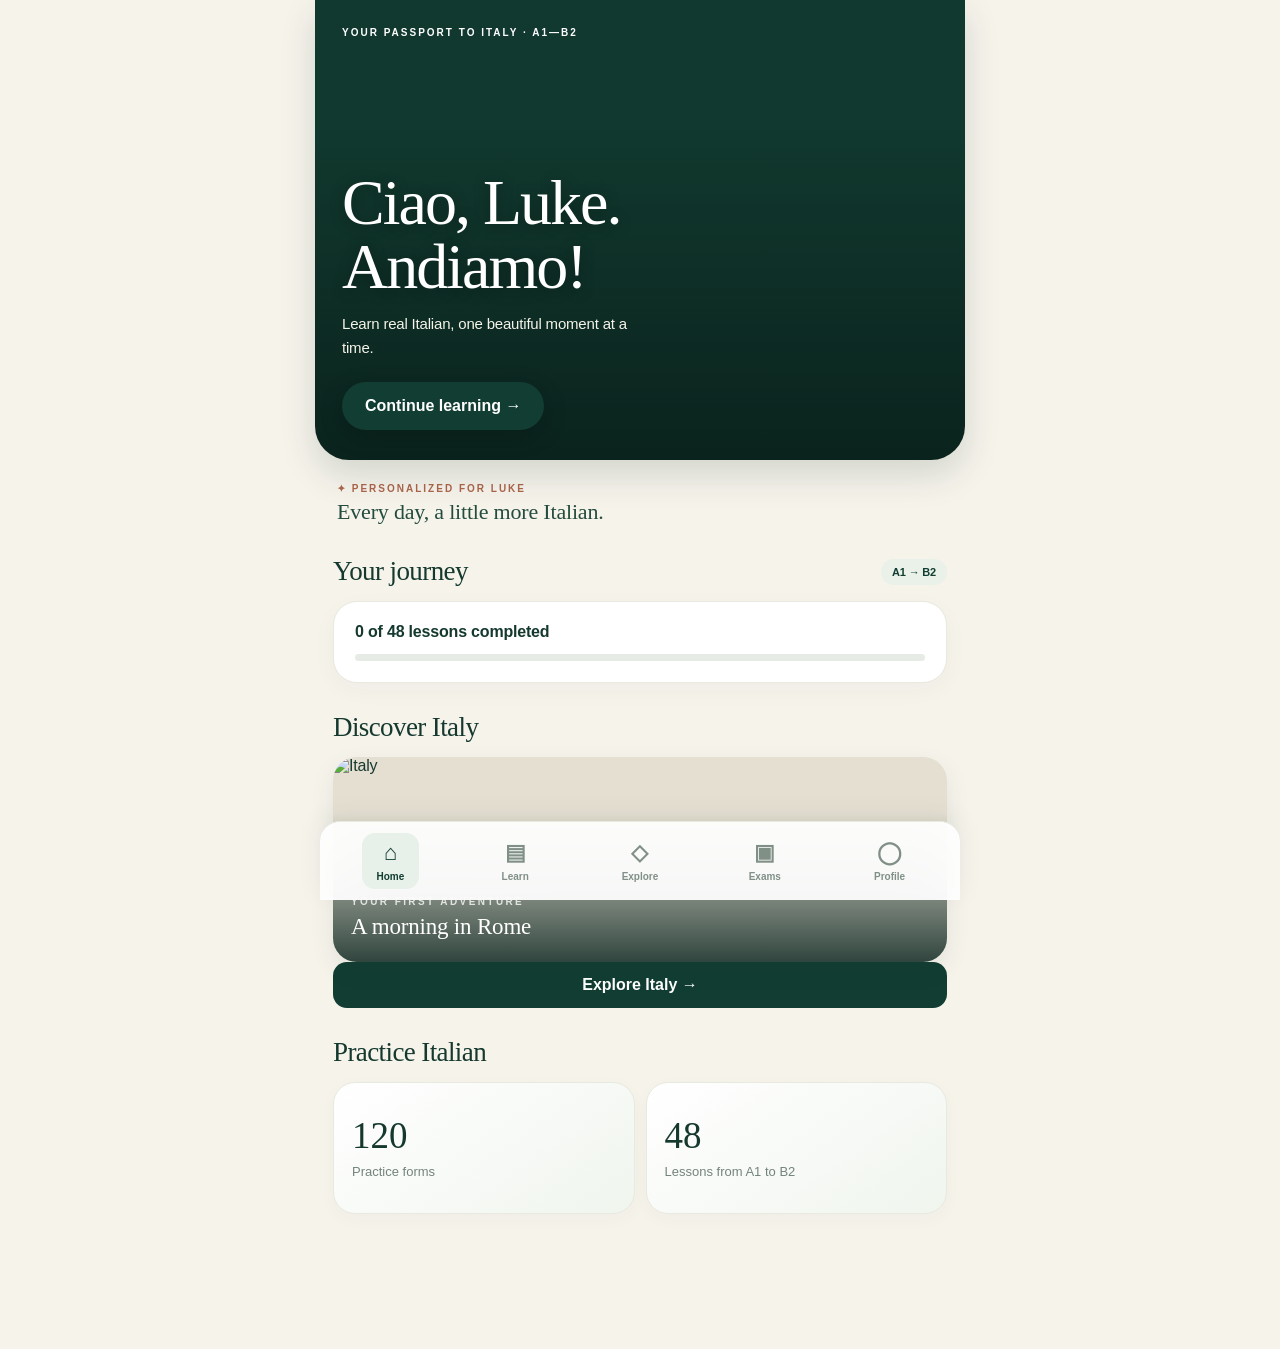
==== index.html @ 809545a3 "Add files via upload" ====
<!doctype html><html lang="en"><head><meta charset="utf-8"><meta name="viewport" content="width=device-width,initial-scale=1,viewport-fit=cover"><meta name="theme-color" content="#123e32"><meta name="apple-mobile-web-app-capable" content="yes"><meta name="apple-mobile-web-app-status-bar-style" content="default"><title>Italiano con Luke — Your Italian Journey</title><style>
:root{--ink:#183c32;--green:#164e3d;--light:#f8f6ef;--muted:#77877e;--gold:#e5aa64;--line:#e4e8df;--red:#a64d40}*{box-sizing:border-box}body{margin:0;background:var(--light);color:var(--ink);font-family:-apple-system,BlinkMacSystemFont,'Segoe UI',sans-serif}button,input,textarea{font:inherit}button{cursor:pointer}main{max-width:650px;margin:auto;padding:0 18px 115px}.hero{margin:0 -18px;background:#123e32;color:#fff;padding:calc(env(safe-area-inset-top) + 32px) 22px 28px;border-radius:0 0 30px 30px;position:relative;overflow:hidden}.eyebrow{font-size:10px;letter-spacing:2.4px;font-weight:800;text-transform:uppercase;opacity:.8}.hero h1{font-family:Georgia,serif;font-weight:400;font-size:37px;line-height:1.07;margin:14px 0}.hero p{font-size:14px;color:#d6e5da;line-height:1.6;max-width:260px}.hero .sun{position:absolute;right:-25px;top:60px;border:1px solid #ffffff50;border-radius:50%;width:190px;height:190px}.hero .sun:after{content:'✦';position:absolute;top:50px;left:58px;font-size:74px;color:#e6b578}.photo{position:relative;border-radius:20px;overflow:hidden;background:#e5dfd2;min-height:180px}.photo img{width:100%;height:100%;object-fit:cover;display:block}.photo .shade{position:absolute;inset:0;background:linear-gradient(transparent 30%,#102a24bb)}.photo .overlay{position:absolute;bottom:17px;left:18px;color:#fff}.photo h3{font-family:Georgia,serif;font-size:23px;font-weight:400;margin:5px 0}.section{margin:26px 0 14px;display:flex;align-items:center;justify-content:space-between}.section h2{font-family:Georgia,serif;font-size:25px;font-weight:400;margin:0}.muted{color:var(--muted)}.small{font-size:12px}.card{background:#fff;border:1px solid var(--line);border-radius:20px;padding:19px;margin:12px 0;box-shadow:0 4px 20px #173d3107}.row{display:flex;align-items:center;gap:12px}.between{justify-content:space-between}.pill{background:#e9f1e8;color:var(--green);font-size:11px;font-weight:800;border-radius:99px;padding:7px 11px}.progress{height:7px;background:#e6ece5;border-radius:20px;overflow:hidden;margin-top:13px}.progress>div{height:100%;background:#2c8266;border-radius:20px}.btn{background:var(--green);border:0;color:white;border-radius:14px;padding:14px 18px;font-weight:750;min-height:46px}.btn.alt{background:#edf3ed;color:var(--green)}.btn.outline{background:white;border:1px solid #cbd9cf;color:var(--green)}.btn:disabled{opacity:.4}.full{width:100%}.level-grid{display:grid;grid-template-columns:1fr 1fr;gap:11px}.level{background:white;border:1px solid var(--line);border-radius:19px;padding:18px;text-align:left;color:var(--ink)}.level strong{font:normal 31px Georgia,serif}.level span{display:block;font-size:12px;color:var(--muted);margin-top:6px}.lesson{display:flex;gap:13px;align-items:center;padding:14px 0;border-bottom:1px solid var(--line)}.lesson:last-child{border-bottom:0}.num{height:40px;min-width:40px;border-radius:12px;background:#e9f1e8;display:grid;place-items:center;font-weight:800;color:var(--green)}.lesson .grow{flex:1}.lesson strong{display:block;font-size:14px}.lesson p{font-size:12px;color:var(--muted);margin:5px 0 0}.nav{position:fixed;z-index:10;bottom:0;left:0;right:0;background:#ffffffed;backdrop-filter:blur(18px);border-top:1px solid var(--line);padding:11px 7px calc(10px + env(safe-area-inset-bottom));display:flex;justify-content:space-around}.nav button{border:0;background:none;color:#809087;display:flex;flex-direction:column;align-items:center;gap:5px;font-size:10px;font-weight:700;min-width:57px}.nav button.active{color:var(--green)}.nav svg{width:22px;height:22px;stroke:currentColor;fill:none;stroke-width:1.8;stroke-linecap:round;stroke-linejoin:round}.top{display:flex;align-items:center;gap:12px;margin:26px 0}.back{background:#e9eee7;border:0;border-radius:12px;padding:10px 13px;color:var(--green);font-size:20px}.top h1{font:normal 28px Georgia,serif;margin:0}.choices{display:grid;gap:10px;margin:20px 0}.choice{background:white;border:1px solid #dbe3d9;border-radius:14px;text-align:left;padding:15px;color:var(--ink)}.choice.selected{border:2px solid #246b50;background:#edf5ef}.choice.correct{border:2px solid #248359;background:#e5f5e9}.choice.wrong{border:2px solid #b45a4a;background:#fff0ed}.explain{background:#edf4ee;border-left:3px solid #2a7858;border-radius:10px;padding:14px;font-size:13px;line-height:1.6;margin:15px 0}.italian{font:normal 27px Georgia,serif}.sound{border:0;background:#e9f1e8;border-radius:50%;width:42px;height:42px;color:var(--green);font-size:21px}.tabs{display:flex;gap:7px;overflow-x:auto;padding:4px 0 10px}.tabs button{border:1px solid #dbe5db;border-radius:30px;background:#fff;padding:9px 15px;color:var(--green);font-weight:750;white-space:nowrap}.tabs button.on{background:var(--green);color:white}.stat{flex:1;text-align:center}.stat b{display:block;font:normal 25px Georgia,serif}.stat small{font-size:10px;color:var(--muted)}.hidden{display:none!important}textarea{width:100%;border:1px solid #d9e2d9;border-radius:12px;padding:14px;min-height:100px}.notice{font-size:12px;line-height:1.5;color:#6e7e72}.photo-grid{display:grid;grid-template-columns:1fr 1fr;gap:12px}.photo-grid .photo{height:215px}.footer-note{font-size:11px;color:#89958b;text-align:center;margin:24px 0}a{color:var(--green)}.result{font:normal 50px Georgia,serif;text-align:center;margin:15px}.word{padding:13px;border-bottom:1px solid var(--line)}.word:last-child{border:0}.word strong{font-size:17px}.word span{display:block;font-size:12px;color:var(--muted);margin-top:3px}@media(min-width:700px){.nav{max-width:650px;left:50%;transform:translateX(-50%);border-radius:20px 20px 0 0}}@media(prefers-reduced-motion:no-preference){button{transition:transform .12s}button:active{transform:scale(.98)}}

/* Cinematic iPhone redesign */
:root{--ink:#15392f;--green:#123d32;--light:#f6f3eb;--muted:#748479;--line:#e8e9df}
body{background:var(--light);letter-spacing:-.012em}
main{padding-bottom:135px}
.hero.hero-photo{min-height:460px;padding:calc(env(safe-area-inset-top) + 40px) 27px 30px;display:flex;flex-direction:column;align-items:flex-start;justify-content:flex-end;background:linear-gradient(180deg,rgba(12,39,31,.20) 0%,rgba(12,39,31,.20) 28%,rgba(9,31,26,.88) 100%),url('https://images.unsplash.com/photo-1552832230-c0197dd311b5?auto=format&fit=crop&w=1400&q=90') center 43%/cover no-repeat,#123d32;border-radius:0 0 34px 34px;box-shadow:0 15px 35px rgba(13,49,39,.15)}
.hero.hero-photo .eyebrow{position:absolute;top:calc(env(safe-area-inset-top) + 27px);left:27px;right:27px;opacity:1;font-size:10px;letter-spacing:2px}
.hero.hero-photo h1{font:normal clamp(43px,10vw,64px)/.99 Georgia,serif;letter-spacing:-2px;margin:0 0 14px;text-shadow:0 2px 15px #0005}
.hero.hero-photo p{max-width:320px;font-size:15px;color:#f5f4e9;margin:0 0 22px}
.hero.hero-photo .btn{border-radius:100px;padding:15px 23px;box-shadow:0 6px 25px #0003}
.welcome-strip{display:flex;flex-direction:column;gap:5px;padding:23px 4px 2px}
.welcome-strip span{font-size:10px;font-weight:800;color:#ad654a;letter-spacing:2px}
.welcome-strip strong{font:normal 22px Georgia,serif;color:#244c3e}
.section{margin-top:29px}.section h2{font-size:27px;letter-spacing:-.6px}
.card{border-radius:24px;box-shadow:0 7px 24px #173d3109;padding:21px}
.photo{border-radius:24px;box-shadow:0 9px 25px #163b2f16}
.photo img{filter:none!important;image-rendering:auto}
.photo .shade{background:linear-gradient(transparent 28%,#102a24d9)}
.level{border-radius:22px;min-height:132px;box-shadow:0 5px 17px #173d3108;background:linear-gradient(145deg,#fff,#f0f5ee)}
.level strong{font-size:37px}.level span{font-size:13px;line-height:1.4}
.nav{padding:11px 8px calc(11px + env(safe-area-inset-bottom));box-shadow:0 -6px 26px #143c3210}
.nav button{border-radius:13px;padding:7px 4px;transition:background .15s}.nav button.active{background:#e7f0e9}
.btn{transition:transform .15s,opacity .15s}.btn:active,.level:active,.choice:active{transform:scale(.98)}
button:focus-visible{outline:3px solid #d49b66;outline-offset:2px}
@media(max-width:390px){.hero.hero-photo{min-height:425px}.hero.hero-photo h1{font-size:43px}}
</style></head><body><main id="app"><div class="hero hero-photo"><div class="eyebrow">YOUR PASSPORT TO ITALY</div><h1>Ciao, Luke.<br>Andiamo!</h1><p>Learn real Italian, one beautiful moment at a time.</p></div><div class="card"><h2>Welcome to Italiano con Luke</h2><p>If you see this message without navigation, your browser has not started the interactive lessons.</p></div></main><nav class="nav" id="nav"></nav><script>
var DATA={"A1":[["First Words","Greetings and introductions","Ciao","Hi / Bye","Ciao, Luke!","Hi, Luke!","How do you say “Good morning”?","Buongiorno",["Buonasera","Buongiorno","Arrivederci"],"Buongiorno is a greeting used in the morning and daytime."],["Meet Someone","Names and where you are from","Mi chiamo Luke","My name is Luke","Sono di New York.","I am from New York.","How do you say “My name is Luke”?","Mi chiamo Luke",["Ho Luke","Mi chiamo Luke","Sono Luke anni"],"Mi chiamo means “my name is”."],["Be & Have","Essere and avere","Sono americano","I am American","Ho venti anni.","I am twenty years old.","Choose “I have”","Ho",["Sono","Hai","Ho"],"Ho is the first-person form of avere (to have)."],["Articles","Il, lo, la, un, una","Il libro","The book","La casa è bella.","The house is beautiful.","Which article goes with “casa”?","La",["Il","La","Lo"],"Casa is a feminine singular noun."],["Everyday Numbers","Numbers and prices","Quanto costa?","How much does it cost?","Costa cinque euro.","It costs five euros.","How do you say “five”?","Cinque",["Quattro","Cinque","Sei"],"Cinque means five."],["At the Café","Ordering politely","Un caffè, per favore","A coffee, please","Vorrei un cappuccino.","I would like a cappuccino.","What does “vorrei” mean?","I would like",["I have","I would like","I am"],"Vorrei is a polite way to ask for something."],["Present Tense","Regular -are verbs","Parlo italiano","I speak Italian","Studio ogni giorno.","I study every day.","Complete: Io ___ italiano.","parlo",["parli","parla","parlo"],"The io form of parlare is parlo."],["Family","People and relationships","Mia sorella","My sister","Mio padre lavora.","My father works.","What does “fratello” mean?","Brother",["Sister","Brother","Mother"],"Fratello means brother."],["Around Town","Places and directions","Dov’è la stazione?","Where is the station?","La banca è a destra.","The bank is on the right.","What does “a sinistra” mean?","To the left",["To the right","Straight ahead","To the left"],"A sinistra means to the left."],["Food & Drinks","Eating in Italy","L’acqua","Water","Mangio la pasta.","I eat pasta.","How do you say “water”?","Acqua",["Pane","Acqua","Latte"],"Acqua is water."],["Daily Routine","Common reflexive verbs","Mi sveglio presto","I wake up early","Mi alzo alle sette.","I get up at seven.","What does “mi sveglio” mean?","I wake up",["I go out","I wake up","I go to bed"],"Svegliarsi means to wake up."],["A1 Review","Putting it together","Come stai?","How are you?","Sto bene, grazie.","I am well, thank you.","Which is a polite way to say goodbye?","Arrivederci",["Ciao bello","Arrivederci","Prego"],"Arrivederci is a standard polite goodbye."]],"A2":[["Past Experiences","Passato prossimo","Ho mangiato","I ate / I have eaten","Ieri ho visitato Roma.","Yesterday I visited Rome.","Choose the past of “mangiare” with io.","Ho mangiato",["Sono mangiare","Ho mangiato","Mangio ieri"],"Mangiare takes avere in the passato prossimo."],["Travel Stories","Movement verbs in the past","Sono arrivato","I arrived (masculine speaker)","Siamo andati a Firenze.","We went to Florence.","Choose the auxiliary for “andare”.","Essere",["Avere","Essere","Fare"],"Andare uses essere in compound tenses."],["Describing the Past","Imperfetto","Da piccolo giocavo","When I was little, I used to play","Prima abitavo a New York.","I used to live in New York.","Which tense describes a past habit?","Imperfetto",["Futuro","Imperfetto","Imperativo"],"Imperfetto often describes repeated or ongoing past actions."],["Plans & Predictions","Future simple","Partirò domani","I will leave tomorrow","Visiteremo Venezia.","We will visit Venice.","Complete: Domani io ___.","partirò",["partivo","partirò","parto ieri"],"Partirò is the first-person future of partire."],["At the Restaurant","Polite requests","Potrei avere il menù?","Could I have the menu?","Vorremmo un tavolo per due.","We would like a table for two.","What does “potrei” express?","A polite request",["A command","A polite request","A past habit"],"Potrei is the conditional of potere."],["Shopping","Comparisons","Più grande di","Bigger than","Questo costa meno.","This costs less.","How do you say “more expensive”?","Più costoso",["Meno caro","Più costoso","Così grande"],"Più costoso means more expensive."],["Pronouns","Direct objects","Lo vedo","I see him / it","La conosco bene.","I know her well.","Replace “il libro” in “Leggo il libro”.","Lo leggo",["La leggo","Li leggo","Lo leggo"],"Lo replaces a masculine singular direct object."],["Health","At the pharmacy","Mi fa male la testa","My head hurts","Ho bisogno di una farmacia.","I need a pharmacy.","What does “ho mal di gola” mean?","I have a sore throat",["I have a fever","I have a sore throat","I have a headache"],"Mal di gola means a sore throat."],["Giving Instructions","Imperative","Ascolta!","Listen!","Prendi la seconda strada.","Take the second street.","Choose the informal singular command “Speak!”","Parla!",["Parliamo!","Parla!","Parlavo!"],"Parla is the tu imperative of parlare."],["Daily Connections","Prepositions","Vado al cinema","I go to the cinema","Vengo dalla stazione.","I am coming from the station.","Complete: Vado ___ cinema.","al",["dal","nel","al"],"A + il contracts to al."],["Making Plans","Invitations","Ti va di uscire?","Do you feel like going out?","Ci vediamo alle otto.","See you at eight.","What does “ci vediamo” mean?","See you",["We eat","See you","We study"],"Ci vediamo is a common way to arrange a meeting."],["A2 Review","Travel and everyday life","Mi piacerebbe","I would like","Mi piacerebbe imparare meglio.","I would like to learn better.","Which form expresses a wish politely?","Mi piacerebbe",["Mi piaceva ieri","Mi piacerebbe","Mi piaccio"],"Mi piacerebbe expresses a hypothetical desire."]],"B1":[["Opinions","Expressing viewpoints","Secondo me","In my opinion","Secondo me è una buona idea.","In my opinion it is a good idea.","How do you say “In my opinion”?","Secondo me",["A causa di","Secondo me","Per esempio"],"Secondo me introduces a personal opinion."],["Possibilities","Present conditional","Farei un viaggio","I would take a trip","Comprerei una casa al mare.","I would buy a house by the sea.","Choose “I would do”.","Farei",["Farò","Facevo","Farei"],"Farei is the present conditional of fare."],["Uncertainty","Present subjunctive","Penso che sia","I think that it is","Credo che lui abbia ragione.","I believe he is right.","Complete: Credo che ___ importante.","sia",["è sempre","sia","sarà ieri"],"Credo che often introduces the subjunctive."],["Explaining Reasons","Cause and effect","Dato che piove","Since it is raining","Resto a casa perché sono stanco.","I am staying home because I am tired.","What does “dato che” mean?","Since / given that",["Although","Since / given that","Unless"],"Dato che introduces a reason."],["Narrating Events","Past tenses together","Mentre camminavo","While I was walking","Mentre studiavo, ha telefonato.","While I was studying, someone called.","Which tense sets the background?","Imperfetto",["Futuro","Imperfetto","Imperativo"],"Imperfetto sets the background for a completed past event."],["Advice","Giving recommendations","Dovresti riposare","You should rest","Al tuo posto, parlerei con lei.","In your place, I would speak with her.","How do you say “You should”?","Dovresti",["Devi ieri","Dovresti","Dovevi sempre"],"Dovresti is a conditional form of dovere."],["At Work","Professional situations","Ho un colloquio","I have an interview","Sto cercando un nuovo lavoro.","I am looking for a new job.","What does “colloquio di lavoro” mean?","Job interview",["Work permit","Job interview","Office hours"],"Colloquio di lavoro means job interview."],["Relative Clauses","Connecting ideas","La persona che conosco","The person I know","Il libro che leggo è interessante.","The book I am reading is interesting.","Which word introduces a relative clause?","Che",["Che","Ma","Se"],"Che can act as a relative pronoun."],["Real Conversations","Disagreement politely","Non sono d’accordo","I disagree","Capisco, però la penso diversamente.","I understand, but I see it differently.","What does “però” mean?","However / but",["Therefore","However / but","Before"],"Però expresses contrast."],["News & Media","Understanding reports","Secondo il giornale","According to the newspaper","La notizia è stata confermata.","The news has been confirmed.","What does “notizia” mean?","News item",["Novel","News item","Advertisement"],"Notizia means a piece of news."],["Hypotheticals","If clauses","Se avessi tempo","If I had time","Se avessi tempo, viaggerei.","If I had time, I would travel.","Which verb follows se in this hypothetical?","Avessi",["Ho","Avessi","Avrò"],"An unreal present condition often uses the imperfect subjunctive."],["B1 Review","Connected communication","Nonostante tutto","Despite everything","Nonostante la pioggia, siamo usciti.","Despite the rain, we went out.","What does “nonostante” mean?","Despite",["Because","Despite","Before"],"Nonostante introduces a concession."]],"B2":[["Nuanced Opinions","Concession and contrast","Sebbene sia difficile","Although it is difficult","Sebbene sia tardi, continueremo.","Although it is late, we will continue.","Which mood normally follows “sebbene”?","Subjunctive",["Indicative only","Subjunctive","Imperative"],"Sebbene generally takes the subjunctive."],["Complex Hypotheticals","Past conditional","Avrei accettato","I would have accepted","Avrei partecipato se avessi potuto.","I would have participated if I could have.","Choose “I would have done”.","Avrei fatto",["Farò","Avrei fatto","Facevo"],"Avrei fatto is the past conditional of fare."],["Formal Writing","Professional correspondence","In riferimento alla","With reference to","La contatto in merito alla richiesta.","I am contacting you regarding the request.","What does “in merito a” mean?","Regarding",["Despite","Regarding","Instead of"],"In merito a is formal language for regarding."],["Reported Speech","Reporting statements","Ha detto che sarebbe","He / she said it would be","Mi ha detto che sarebbe arrivato.","He told me he would arrive.","What does “sarebbe arrivato” convey?","Would have arrived / would arrive in past context",["Arrives now","Would have arrived / would arrive in past context","Must arrive"],"The past conditional can express future-in-the-past."],["Persuasion","Structured arguments","Da un lato","On the one hand","Dall’altro lato, ci sono dei rischi.","On the other hand, there are risks.","How do you say “on the other hand”?","Dall’altro lato",["Perciò","Dall’altro lato","Inoltre"],"Dall’altro lato introduces a contrasting perspective."],["Advanced Connectors","Consequences","Di conseguenza","Consequently","Il treno era in ritardo; di conseguenza, ho perso la coincidenza.","The train was late; consequently, I missed my connection.","What does “di conseguenza” mean?","Consequently",["Nevertheless","Meanwhile","Consequently"],"Di conseguenza signals a result."],["Passive Voice","Focus on the action","È stato approvato","It was approved","La proposta è stata discussa.","The proposal was discussed.","Which is passive?","È stato approvato",["Ha approvato","È stato approvato","Approva"],"Essere + past participle can form the passive."],["Debating Ideas","Qualified agreement","Fino a un certo punto","To a certain extent","Sono d’accordo fino a un certo punto.","I agree to a certain extent.","What does “fino a un certo punto” mean?","To a certain extent",["Absolutely","To a certain extent","Never"],"This phrase limits the extent of agreement."],["Abstract Topics","Social issues","La sostenibilità","Sustainability","La sostenibilità richiede scelte responsabili.","Sustainability requires responsible choices.","What does “sostenibilità” mean?","Sustainability",["Security","Sustainability","Employment"],"Sostenibilità means sustainability."],["Advanced Narrative","Past subjunctive","Pensavo che fosse","I thought it was","Speravo che tutto andasse bene.","I hoped everything would go well.","Complete: Speravo che ___ possibile.","fosse",["è","fosse","sarà"],"The imperfect subjunctive is used after certain past-tense expressions."],["Academic Register","Summarizing evidence","Alla luce dei dati","In light of the data","Alla luce dei dati, la conclusione cambia.","In light of the data, the conclusion changes.","What does “alla luce di” mean?","In light of",["In place of","In light of","In spite of"],"Alla luce di frames a conclusion based on evidence."],["B2 Review","Fluent expression","A prescindere da","Regardless of","A prescindere dal risultato, continuerò.","Regardless of the result, I will continue.","What does “a prescindere da” mean?","Regardless of",["Thanks to","Before","Regardless of"],"A prescindere da expresses independence from a condition."]]};
(function(){
'use strict';
var LEVELS=['A1','A2','B1','B2'];
var P={rome:'https://images.unsplash.com/photo-1552832230-c0197dd311b5?w=1100&q=88',venice:'https://images.unsplash.com/photo-1514890547357-a9ee288728e0?w=900&q=88',florence:'https://images.unsplash.com/photo-1541370976299-4d24ebbc9077?w=900&q=88',coast:'https://images.unsplash.com/photo-1533105079780-92b9be482077?w=900&q=88'};
var state={page:'home',level:'A1',lesson:0,form:0,q:0,choice:-1,checked:false,answers:[],story:0,step:0};
var STORE='italiano_luke_v3';var saved={completed:{},exams:{},notes:{},reviews:[]};
try{var old=JSON.parse(localStorage.getItem(STORE)||'null');if(old&&typeof old==='object'){saved.completed=old.completed||{};saved.exams=old.exams||{};saved.notes=old.notes||{};saved.reviews=old.reviews||[];}}catch(e){}
function persist(){try{localStorage.setItem(STORE,JSON.stringify(saved));}catch(e){}}
function el(id){return document.getElementById(id);}
function esc(v){return String(v==null?'':v).replace(/[&<>"']/g,function(c){return {'&':'&amp;','<':'&lt;','>':'&gt;','"':'&quot;',"'":'&#39;'}[c];});}
function pct(n,d){return Math.round(100*n/Math.max(1,d));}
function total(){return Object.keys(saved.completed).filter(function(k){return saved.completed[k];}).length;}
function img(place,title,subtitle){return '<div class="photo" style="height:205px"><img src="'+P[place]+'" alt="Italy" loading="lazy"><div class="shade"></div><div class="overlay"><span class="eyebrow">'+esc(subtitle||'EXPLORE ITALY')+'</span><h3>'+esc(title)+'</h3></div></div>';}
function header(title){return '<div class="top"><button class="back" data-act="back">‹</button><h1>'+esc(title)+'</h1></div>';}
function button(label,action,extra){return '<button class="btn '+(extra||'')+'" data-act="'+action+'">'+label+'</button>';}
function home(){var d=total();return '<div class="hero hero-photo"><div class="eyebrow">YOUR PASSPORT TO ITALY · A1—B2</div><h1>Ciao, Luke.<br>Andiamo!</h1><p>Learn real Italian, one beautiful moment at a time.</p>'+button('Continue learning →','learn')+'</div><div class="welcome-strip"><span>✦ PERSONALIZED FOR LUKE</span><strong>Every day, a little more Italian.</strong></div><div class="section"><h2>Your journey</h2><span class="pill">A1 → B2</span></div><div class="card"><b>'+d+' of 48 lessons completed</b><div class="progress"><div style="width:'+pct(d,48)+'%"></div></div></div><div class="section"><h2>Discover Italy</h2></div>'+img('rome','A morning in Rome','YOUR FIRST ADVENTURE')+button('Explore Italy →','explore','full')+'<div class="section"><h2>Practice Italian</h2></div><div class="level-grid"><button class="level" data-act="exams"><strong>120</strong><span>Practice forms</span></button><button class="level" data-act="learn"><strong>48</strong><span>Lessons from A1 to B2</span></button></div>'}
function levels(){return '<div class="tabs">'+LEVELS.map(function(l){return '<button class="'+(l===state.level?'on':'')+'" data-level="'+l+'">'+l+'</button>';}).join('')+'</div>';}
function learn(){var a=DATA[state.level],n=a.filter(function(x,i){return saved.completed[state.level+'-'+i];}).length;return header('Learn Italian')+'<p class="muted">Structured lessons with vocabulary, examples, audio and checks.</p>'+levels()+'<div class="card"><h2 style="font:normal 29px Georgia,serif">Level '+state.level+'</h2><div class="progress"><div style="width:'+pct(n,12)+'%"></div></div>'+a.map(function(x,i){return '<button class="lesson" style="width:100%;background:transparent;border:0;text-align:left" data-lesson="'+i+'"><span class="num">'+(saved.completed[state.level+'-'+i]?'✓':i+1)+'</span><span class="grow"><strong>'+esc(x[0])+'</strong><p>'+esc(x[1])+'</p></span><span>›</span></button>';}).join('')+'</div>';}
function options(list,answer){return '<div class="choices">'+list.map(function(x,i){var c='choice'+(state.choice===i?' selected':'');if(state.checked&&x===answer)c+=' correct';else if(state.checked&&state.choice===i)c+=' wrong';return '<button class="'+c+'" data-choice="'+i+'" '+(state.checked?'disabled':'')+'>'+esc(x)+'</button>';}).join('')+'</div>';}
function lesson(){var x=DATA[state.level][state.lesson];return header('Lesson '+(state.lesson+1)+' · '+state.level)+'<p class="muted">'+esc(x[1])+'</p><h2 style="font:normal 31px Georgia,serif">'+esc(x[0])+'</h2><div class="card"><div class="row between"><span class="eyebrow">SAY IT IN ITALIAN</span><button class="sound" data-speak="phrase">♫</button></div><p class="italian">'+esc(x[2])+'</p><p class="muted">'+esc(x[3])+'</p></div><div class="card"><div class="row between"><b>IN CONTEXT</b><button class="sound" data-speak="sentence">♫</button></div><p class="italian">'+esc(x[4])+'</p><p class="muted">'+esc(x[5])+'</p></div><div class="card"><h3>Check your understanding</h3><b>'+esc(x[6])+'</b>'+options(x[8],x[7])+(state.checked?'<div class="explain"><b>'+(x[8][state.choice]===x[7]?'Correct!':'Not quite.')+'</b><p>'+esc(x[9])+'</p></div>'+button('Complete lesson →','complete','full'):button('Check answer','check','full') )+'</div>';}
var stories=[{name:'Rome',photo:'rome',title:'A morning in Rome',lines:[['Buongiorno! Cosa desidera?','Good morning! What would you like?','Un cappuccino, per favore.',['Un cappuccino, per favore.','Non lo so.','Dove abita?']],['Sono tre euro.','That is three euros.','Grazie mille!',['Buonanotte!','Grazie mille!','Sono di New York.']]]},{name:'Venice',photo:'venice',title:'Lost in Venice',lines:[['Ha bisogno di aiuto?','Do you need help?','Dov’è la stazione?',['Dov’è la stazione?','Mi chiamo Luke.','Un caffè, grazie.']],['Vada sempre dritto.','Go straight ahead.','Grazie per l’aiuto!',['Ho fame.','Grazie per l’aiuto!','Sono stanco.']]]},{name:'Florence',photo:'florence',title:'An afternoon in Florence',lines:[['Ha un biglietto?','Do you have a ticket?','Vorrei un biglietto.',['Vorrei un biglietto.','Dov’è il mare?','Sono stanco.']]]},{name:'Amalfi Coast',photo:'coast',title:'A seaside dinner',lines:[['Avete prenotato?','Do you have a reservation?','Sì, a nome Luke.',['Sono le otto.','Sì, a nome Luke.','Non ho sete.']]]}];
function explore(){return header('Explore Italy')+'<p class="muted">Practice conversations in real-life Italian situations.</p><div class="photo-grid">'+stories.map(function(s,i){return '<div data-story="'+i+'">'+img(s.photo,s.name,'ADVENTURE '+(i+1))+'<p><b>'+esc(s.title)+' →</b></p></div>';}).join('')+'</div>';}
function story(){var s=stories[state.story],q=s.lines[state.step];return header(s.name)+img(s.photo,s.title,'ITALIAN ADVENTURE')+'<div class="card"><span class="pill">Scene '+(state.step+1)+' of '+s.lines.length+'</span><div class="row between"><b>Local says:</b><button class="sound" data-speak="story">♫</button></div><p class="italian">'+esc(q[0])+'</p><p class="muted">'+esc(q[1])+'</p><h3>What would you say?</h3>'+options(q[3],q[2])+(state.checked?'<div class="explain">'+(q[3][state.choice]===q[2]?'Perfect!':'A natural response: '+esc(q[2]))+'</div>'+button('Continue →','nextstory','full'):button('Respond','check','full'))+'</div>';}
function questions(){var a=DATA[state.level],qs=[];for(var i=0;i<12;i++){var idx=(i*5+state.form*7+Math.floor(state.form/3))%12,x=a[idx],shift=(state.form+i)%3,o=x[8].slice();o=o.slice(shift).concat(o.slice(0,shift));qs.push({prompt:x[6],answer:x[7],options:o,why:x[9]});}return qs;}
function exams(){return header('Exam Academy')+'<p class="muted">30 practice forms per level. Original practice quizzes, not official certification papers.</p>'+levels()+'<div class="card"><h2>Level '+state.level+' · 30 forms</h2><p class="notice">Each form reuses 12 curated lesson questions in a different order.</p>'+Array.from({length:30},function(_,i){return '<button class="lesson" style="width:100%;background:transparent;border:0;text-align:left" data-form="'+i+'"><span class="num">'+(i+1)+'</span><span class="grow"><strong>Practice form '+(i+1)+'</strong><p>'+(saved.exams[state.level+'-'+i]!=null?'Best score '+saved.exams[state.level+'-'+i]+'/12':'12 questions')+'</p></span><span>›</span></button>';}).join('')+'</div>';}
function test(){var qs=questions();if(state.q>=12){var score=0;for(var i=0;i<12;i++)if(state.answers[i]===qs[i].answer)score++;var k=state.level+'-'+state.form;if(saved.exams[k]==null||saved.exams[k]<score){saved.exams[k]=score;persist();}return header('Your Results')+'<div class="card"><div class="result">'+score+'/12</div><p style="text-align:center">'+(score>=10?'Eccellente!':score>=7?'Ben fatto!':'Keep practicing!')+'</p><h3>Review your answers</h3>'+qs.map(function(q,i){return '<div class="word"><b>'+esc(q.prompt)+'</b><span>Your answer: '+esc(state.answers[i])+'</span><span>Correct: '+esc(q.answer)+' · '+esc(q.why)+'</span></div>';}).join('')+button('Back to exams','exams','full')+'</div>';}
var q=qs[state.q];return header('Exam '+(state.form+1))+'<p class="muted">Question '+(state.q+1)+' of 12</p><div class="progress"><div style="width:'+pct(state.q,12)+'%"></div></div><div class="card"><h2 style="font:normal 25px Georgia,serif">'+esc(q.prompt)+'</h2>'+options(q.options,'__no_correct_reveal__')+button(state.q===11?'Finish exam →':'Next question →','nextquestion','full')+'</div>';}
function profile(){return header('Luke’s Profile')+'<div class="card"><h2>Luke · New York</h2><div class="row between"><div class="stat"><b>'+total()+'</b><small>Lessons</small></div><div class="stat"><b>'+Object.keys(saved.exams).length+'</b><small>Exams</small></div><div class="stat"><b>'+pct(total(),48)+'%</b><small>Complete</small></div></div></div><div class="card"><h3>Learning data</h3><p class="notice">Your progress stays in this browser. Export a backup to protect it.</p>'+button('Export backup ↓','backup','full')+'<button class="btn outline full" data-act="import" style="margin-top:9px">Import backup ↑</button><input id="importfile" type="file" accept="application/json" style="display:none"><h3>Personal notes</h3><textarea id="notes">'+esc(saved.notes.text||'')+'</textarea>'+button('Save notes','savenotes','full')+'</div>';}
function nav(){var items=[['home','⌂','Home'],['learn','▤','Learn'],['explore','◇','Explore'],['exams','▣','Exams'],['profile','◯','Profile']];el('nav').innerHTML=items.map(function(x){return '<button class="'+(state.page===x[0]?'active':'')+'" data-act="'+x[0]+'"><span style="font-size:22px">'+x[1]+'</span>'+x[2]+'</button>';}).join('');}
function render(){try{var pages={home:home,learn:learn,lesson:lesson,explore:explore,story:story,exams:exams,test:test,profile:profile};el('app').innerHTML=pages[state.page]();nav();}catch(e){el('app').innerHTML='<div class="card"><h2>App error</h2><p>'+esc(e.message||e)+'</p><button class="btn" data-act="home">Return home</button></div>';}}
function go(p){state.page=p;state.choice=-1;state.checked=false;render();window.scrollTo(0,0);}
var italianVoice=null;
function chooseItalianVoice(){
 var voices=(window.speechSynthesis&&speechSynthesis.getVoices())||[];
 var it=voices.filter(function(v){return /^it(?:-|$)/i.test(v.lang||'');});
 if(!it.length)return null;
 var preferred='';try{preferred=localStorage.getItem('italiano_luke_voice')||'';}catch(e){}
 if(preferred){var match=it.filter(function(v){return v.voiceURI===preferred;});if(match.length)return match[0];}
 it.sort(function(a,b){
  function score(v){var n=(v.name||'').toLowerCase();return (/premium|enhanced|neural|natural/.test(n)?50:0)+(v.lang.toLowerCase()==='it-it'?20:0)+(v.localService?10:0)+(/alice|elsa|federica|luca|cosimo/.test(n)?5:0);}
  return score(b)-score(a);
 });return it[0];
}
function say(t){
 if(!window.speechSynthesis||!window.SpeechSynthesisUtterance)return;
 var synth=window.speechSynthesis;
 function play(){
  synth.cancel();
  var u=new SpeechSynthesisUtterance(String(t).trim());
  u.lang='it-IT';u.rate=1;u.pitch=1;
  var v=chooseItalianVoice();if(v)u.voice=v;
  synth.speak(u);
 }
 if(!synth.getVoices().length){
  var fired=false;
  var once=function(){if(fired)return;fired=true;synth.removeEventListener('voiceschanged',once);play();};
  synth.addEventListener('voiceschanged',once);
  setTimeout(once,800);
 }else play();
}
function voiceSettings(){
 var voices=(window.speechSynthesis&&speechSynthesis.getVoices())||[];
 var it=voices.filter(function(v){return /^it(?:-|$)/i.test(v.lang||'');});
 return '<div class="card"><h3>Italian pronunciation</h3><p class="notice">Choose an Italian voice if the automatic one sounds unnatural. The choice is saved.</p><select id="voiceChoice" style="width:100%;padding:13px;border:1px solid #d6e1d9;border-radius:12px;background:white">'+(it.length?it.map(function(v){return '<option value="'+esc(v.voiceURI)+'" '+(chooseItalianVoice()&&v.voiceURI===chooseItalianVoice().voiceURI?'selected':'')+'>'+esc(v.name)+' — '+esc(v.lang)+'</option>';}).join(''):'<option>No Italian voice available on this device</option>')+'</select><button class="btn outline full" data-act="testvoice" style="margin-top:10px">Test: Ciao, come stai?</button></div>';
}
function backup(){var a=document.createElement('a'),blob=new Blob([JSON.stringify({version:3,saved:saved},null,2)],{type:'application/json'});a.href=URL.createObjectURL(blob);a.download='italiano-luke-backup.json';document.body.appendChild(a);a.click();document.body.removeChild(a);}
document.addEventListener('click',function(e){var t=e.target;while(t&&t!==document&&!t.getAttribute('data-act')&&!t.getAttribute('data-level')&&!t.getAttribute('data-lesson')&&!t.getAttribute('data-choice')&&!t.getAttribute('data-story')&&!t.getAttribute('data-form')&&!t.getAttribute('data-speak'))t=t.parentNode;if(!t||t===document)return;
if(t.hasAttribute('data-level')){state.level=t.getAttribute('data-level');render();return;}
if(t.hasAttribute('data-lesson')){state.lesson=Number(t.getAttribute('data-lesson'));go('lesson');return;}
if(t.hasAttribute('data-form')){state.form=Number(t.getAttribute('data-form'));state.q=0;state.answers=[];go('test');return;}
if(t.hasAttribute('data-story')){state.story=Number(t.getAttribute('data-story'));state.step=0;go('story');return;}
if(t.hasAttribute('data-choice')){if(!state.checked){state.choice=Number(t.getAttribute('data-choice'));render();}return;}
if(t.hasAttribute('data-speak')){var v=t.getAttribute('data-speak'),x=DATA[state.level][state.lesson];say(v==='phrase'?x[2]:v==='sentence'?x[4]:stories[state.story].lines[state.step][0]);return;}
var a=t.getAttribute('data-act');if(a==='back'){go(state.page==='lesson'?'learn':state.page==='story'?'explore':state.page==='test'?'exams':'home');return;}
if(a==='check'){if(state.choice<0)return;state.checked=true;render();return;}
if(a==='complete'){saved.completed[state.level+'-'+state.lesson]=true;persist();if(state.lesson<11){state.lesson++;go('lesson');}else go('learn');return;}
if(a==='nextstory'){if(state.step+1<stories[state.story].lines.length){state.step++;go('story');}else go('explore');return;}
if(a==='nextquestion'){if(state.choice<0)return;state.answers.push(questions()[state.q].options[state.choice]);state.q++;go('test');return;}
if(a==='savenotes'){saved.notes.text=el('notes').value;persist();alert('Notes saved.');return;}
if(a==='backup'){backup();return;}
if(a==='testvoice'){say('Ciao, come stai?');return;}
if(a==='import'){el('importfile').click();return;}
if(a==='home'||a==='learn'||a==='explore'||a==='exams'||a==='profile'){go(a);return;}
});
document.addEventListener('change',function(e){if(e.target.id==='voiceChoice'){try{localStorage.setItem('italiano_luke_voice',e.target.value);}catch(x){}say('Ciao, come stai?');return;}if(e.target.id!=='importfile'||!e.target.files[0])return;var r=new FileReader();r.onload=function(){try{var obj=JSON.parse(r.result);if(!obj.saved||!obj.saved.completed||!obj.saved.exams)throw Error('Invalid backup');if(confirm('Replace current progress?')){saved=obj.saved;persist();go('profile');}}catch(err){alert('Invalid backup file');}};r.readAsText(e.target.files[0]);});
render();
})();
</script></body></html>
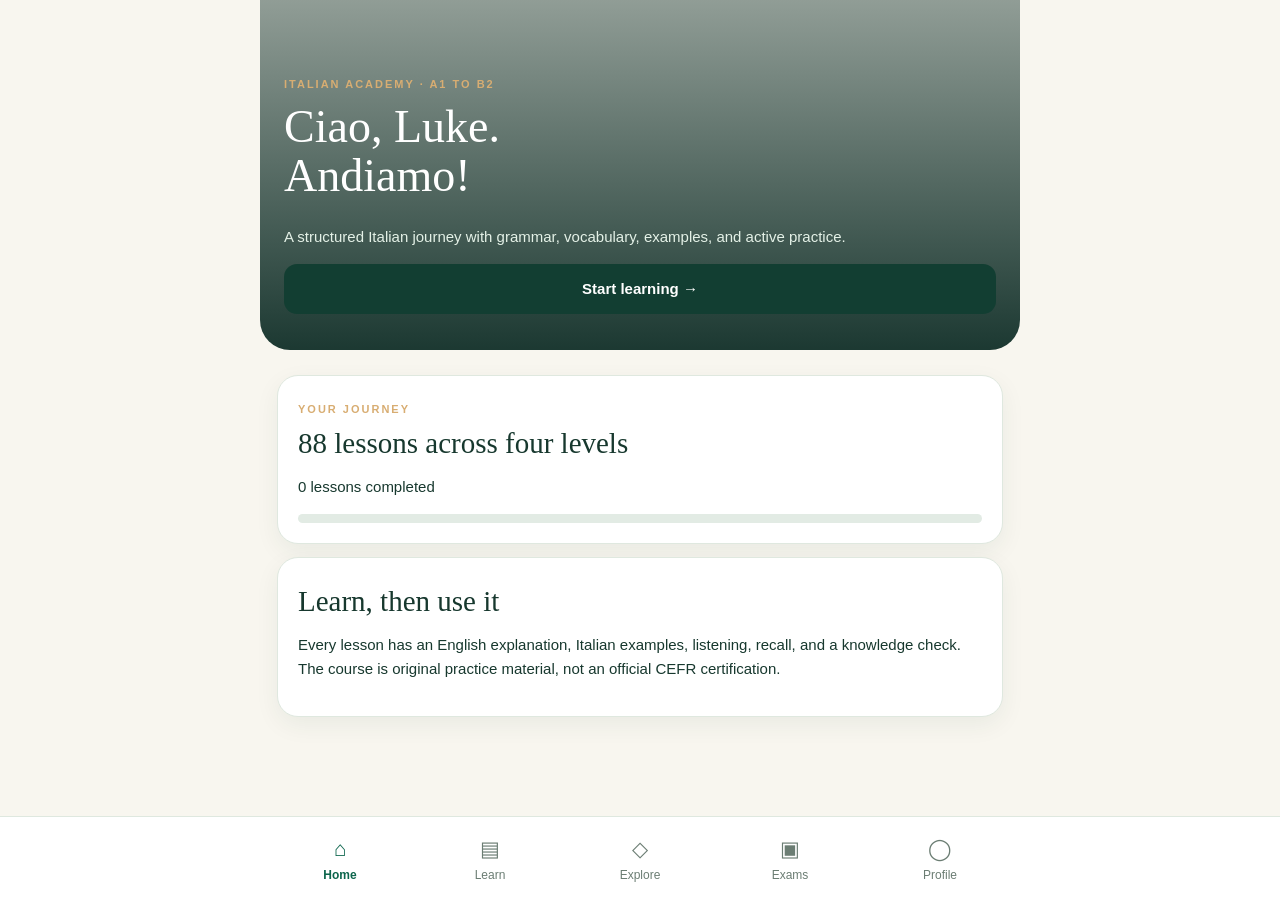
==== commit 76f62e73: "Add files via upload" ====
--- a/index.html
+++ b/index.html
@@ -1,117 +1,29 @@
-<!doctype html><html lang="en"><head><meta charset="utf-8"><meta name="viewport" content="width=device-width,initial-scale=1,viewport-fit=cover"><meta name="theme-color" content="#123e32"><meta name="apple-mobile-web-app-capable" content="yes"><meta name="apple-mobile-web-app-status-bar-style" content="default"><title>Italiano con Luke — Your Italian Journey</title><style>
-:root{--ink:#183c32;--green:#164e3d;--light:#f8f6ef;--muted:#77877e;--gold:#e5aa64;--line:#e4e8df;--red:#a64d40}*{box-sizing:border-box}body{margin:0;background:var(--light);color:var(--ink);font-family:-apple-system,BlinkMacSystemFont,'Segoe UI',sans-serif}button,input,textarea{font:inherit}button{cursor:pointer}main{max-width:650px;margin:auto;padding:0 18px 115px}.hero{margin:0 -18px;background:#123e32;color:#fff;padding:calc(env(safe-area-inset-top) + 32px) 22px 28px;border-radius:0 0 30px 30px;position:relative;overflow:hidden}.eyebrow{font-size:10px;letter-spacing:2.4px;font-weight:800;text-transform:uppercase;opacity:.8}.hero h1{font-family:Georgia,serif;font-weight:400;font-size:37px;line-height:1.07;margin:14px 0}.hero p{font-size:14px;color:#d6e5da;line-height:1.6;max-width:260px}.hero .sun{position:absolute;right:-25px;top:60px;border:1px solid #ffffff50;border-radius:50%;width:190px;height:190px}.hero .sun:after{content:'✦';position:absolute;top:50px;left:58px;font-size:74px;color:#e6b578}.photo{position:relative;border-radius:20px;overflow:hidden;background:#e5dfd2;min-height:180px}.photo img{width:100%;height:100%;object-fit:cover;display:block}.photo .shade{position:absolute;inset:0;background:linear-gradient(transparent 30%,#102a24bb)}.photo .overlay{position:absolute;bottom:17px;left:18px;color:#fff}.photo h3{font-family:Georgia,serif;font-size:23px;font-weight:400;margin:5px 0}.section{margin:26px 0 14px;display:flex;align-items:center;justify-content:space-between}.section h2{font-family:Georgia,serif;font-size:25px;font-weight:400;margin:0}.muted{color:var(--muted)}.small{font-size:12px}.card{background:#fff;border:1px solid var(--line);border-radius:20px;padding:19px;margin:12px 0;box-shadow:0 4px 20px #173d3107}.row{display:flex;align-items:center;gap:12px}.between{justify-content:space-between}.pill{background:#e9f1e8;color:var(--green);font-size:11px;font-weight:800;border-radius:99px;padding:7px 11px}.progress{height:7px;background:#e6ece5;border-radius:20px;overflow:hidden;margin-top:13px}.progress>div{height:100%;background:#2c8266;border-radius:20px}.btn{background:var(--green);border:0;color:white;border-radius:14px;padding:14px 18px;font-weight:750;min-height:46px}.btn.alt{background:#edf3ed;color:var(--green)}.btn.outline{background:white;border:1px solid #cbd9cf;color:var(--green)}.btn:disabled{opacity:.4}.full{width:100%}.level-grid{display:grid;grid-template-columns:1fr 1fr;gap:11px}.level{background:white;border:1px solid var(--line);border-radius:19px;padding:18px;text-align:left;color:var(--ink)}.level strong{font:normal 31px Georgia,serif}.level span{display:block;font-size:12px;color:var(--muted);margin-top:6px}.lesson{display:flex;gap:13px;align-items:center;padding:14px 0;border-bottom:1px solid var(--line)}.lesson:last-child{border-bottom:0}.num{height:40px;min-width:40px;border-radius:12px;background:#e9f1e8;display:grid;place-items:center;font-weight:800;color:var(--green)}.lesson .grow{flex:1}.lesson strong{display:block;font-size:14px}.lesson p{font-size:12px;color:var(--muted);margin:5px 0 0}.nav{position:fixed;z-index:10;bottom:0;left:0;right:0;background:#ffffffed;backdrop-filter:blur(18px);border-top:1px solid var(--line);padding:11px 7px calc(10px + env(safe-area-inset-bottom));display:flex;justify-content:space-around}.nav button{border:0;background:none;color:#809087;display:flex;flex-direction:column;align-items:center;gap:5px;font-size:10px;font-weight:700;min-width:57px}.nav button.active{color:var(--green)}.nav svg{width:22px;height:22px;stroke:currentColor;fill:none;stroke-width:1.8;stroke-linecap:round;stroke-linejoin:round}.top{display:flex;align-items:center;gap:12px;margin:26px 0}.back{background:#e9eee7;border:0;border-radius:12px;padding:10px 13px;color:var(--green);font-size:20px}.top h1{font:normal 28px Georgia,serif;margin:0}.choices{display:grid;gap:10px;margin:20px 0}.choice{background:white;border:1px solid #dbe3d9;border-radius:14px;text-align:left;padding:15px;color:var(--ink)}.choice.selected{border:2px solid #246b50;background:#edf5ef}.choice.correct{border:2px solid #248359;background:#e5f5e9}.choice.wrong{border:2px solid #b45a4a;background:#fff0ed}.explain{background:#edf4ee;border-left:3px solid #2a7858;border-radius:10px;padding:14px;font-size:13px;line-height:1.6;margin:15px 0}.italian{font:normal 27px Georgia,serif}.sound{border:0;background:#e9f1e8;border-radius:50%;width:42px;height:42px;color:var(--green);font-size:21px}.tabs{display:flex;gap:7px;overflow-x:auto;padding:4px 0 10px}.tabs button{border:1px solid #dbe5db;border-radius:30px;background:#fff;padding:9px 15px;color:var(--green);font-weight:750;white-space:nowrap}.tabs button.on{background:var(--green);color:white}.stat{flex:1;text-align:center}.stat b{display:block;font:normal 25px Georgia,serif}.stat small{font-size:10px;color:var(--muted)}.hidden{display:none!important}textarea{width:100%;border:1px solid #d9e2d9;border-radius:12px;padding:14px;min-height:100px}.notice{font-size:12px;line-height:1.5;color:#6e7e72}.photo-grid{display:grid;grid-template-columns:1fr 1fr;gap:12px}.photo-grid .photo{height:215px}.footer-note{font-size:11px;color:#89958b;text-align:center;margin:24px 0}a{color:var(--green)}.result{font:normal 50px Georgia,serif;text-align:center;margin:15px}.word{padding:13px;border-bottom:1px solid var(--line)}.word:last-child{border:0}.word strong{font-size:17px}.word span{display:block;font-size:12px;color:var(--muted);margin-top:3px}@media(min-width:700px){.nav{max-width:650px;left:50%;transform:translateX(-50%);border-radius:20px 20px 0 0}}@media(prefers-reduced-motion:no-preference){button{transition:transform .12s}button:active{transform:scale(.98)}}
-
-/* Cinematic iPhone redesign */
-:root{--ink:#15392f;--green:#123d32;--light:#f6f3eb;--muted:#748479;--line:#e8e9df}
-body{background:var(--light);letter-spacing:-.012em}
-main{padding-bottom:135px}
-.hero.hero-photo{min-height:460px;padding:calc(env(safe-area-inset-top) + 40px) 27px 30px;display:flex;flex-direction:column;align-items:flex-start;justify-content:flex-end;background:linear-gradient(180deg,rgba(12,39,31,.20) 0%,rgba(12,39,31,.20) 28%,rgba(9,31,26,.88) 100%),url('https://images.unsplash.com/photo-1552832230-c0197dd311b5?auto=format&fit=crop&w=1400&q=90') center 43%/cover no-repeat,#123d32;border-radius:0 0 34px 34px;box-shadow:0 15px 35px rgba(13,49,39,.15)}
-.hero.hero-photo .eyebrow{position:absolute;top:calc(env(safe-area-inset-top) + 27px);left:27px;right:27px;opacity:1;font-size:10px;letter-spacing:2px}
-.hero.hero-photo h1{font:normal clamp(43px,10vw,64px)/.99 Georgia,serif;letter-spacing:-2px;margin:0 0 14px;text-shadow:0 2px 15px #0005}
-.hero.hero-photo p{max-width:320px;font-size:15px;color:#f5f4e9;margin:0 0 22px}
-.hero.hero-photo .btn{border-radius:100px;padding:15px 23px;box-shadow:0 6px 25px #0003}
-.welcome-strip{display:flex;flex-direction:column;gap:5px;padding:23px 4px 2px}
-.welcome-strip span{font-size:10px;font-weight:800;color:#ad654a;letter-spacing:2px}
-.welcome-strip strong{font:normal 22px Georgia,serif;color:#244c3e}
-.section{margin-top:29px}.section h2{font-size:27px;letter-spacing:-.6px}
-.card{border-radius:24px;box-shadow:0 7px 24px #173d3109;padding:21px}
-.photo{border-radius:24px;box-shadow:0 9px 25px #163b2f16}
-.photo img{filter:none!important;image-rendering:auto}
-.photo .shade{background:linear-gradient(transparent 28%,#102a24d9)}
-.level{border-radius:22px;min-height:132px;box-shadow:0 5px 17px #173d3108;background:linear-gradient(145deg,#fff,#f0f5ee)}
-.level strong{font-size:37px}.level span{font-size:13px;line-height:1.4}
-.nav{padding:11px 8px calc(11px + env(safe-area-inset-bottom));box-shadow:0 -6px 26px #143c3210}
-.nav button{border-radius:13px;padding:7px 4px;transition:background .15s}.nav button.active{background:#e7f0e9}
-.btn{transition:transform .15s,opacity .15s}.btn:active,.level:active,.choice:active{transform:scale(.98)}
-button:focus-visible{outline:3px solid #d49b66;outline-offset:2px}
-@media(max-width:390px){.hero.hero-photo{min-height:425px}.hero.hero-photo h1{font-size:43px}}
-</style></head><body><main id="app"><div class="hero hero-photo"><div class="eyebrow">YOUR PASSPORT TO ITALY</div><h1>Ciao, Luke.<br>Andiamo!</h1><p>Learn real Italian, one beautiful moment at a time.</p></div><div class="card"><h2>Welcome to Italiano con Luke</h2><p>If you see this message without navigation, your browser has not started the interactive lessons.</p></div></main><nav class="nav" id="nav"></nav><script>
-var DATA={"A1":[["First Words","Greetings and introductions","Ciao","Hi / Bye","Ciao, Luke!","Hi, Luke!","How do you say “Good morning”?","Buongiorno",["Buonasera","Buongiorno","Arrivederci"],"Buongiorno is a greeting used in the morning and daytime."],["Meet Someone","Names and where you are from","Mi chiamo Luke","My name is Luke","Sono di New York.","I am from New York.","How do you say “My name is Luke”?","Mi chiamo Luke",["Ho Luke","Mi chiamo Luke","Sono Luke anni"],"Mi chiamo means “my name is”."],["Be & Have","Essere and avere","Sono americano","I am American","Ho venti anni.","I am twenty years old.","Choose “I have”","Ho",["Sono","Hai","Ho"],"Ho is the first-person form of avere (to have)."],["Articles","Il, lo, la, un, una","Il libro","The book","La casa è bella.","The house is beautiful.","Which article goes with “casa”?","La",["Il","La","Lo"],"Casa is a feminine singular noun."],["Everyday Numbers","Numbers and prices","Quanto costa?","How much does it cost?","Costa cinque euro.","It costs five euros.","How do you say “five”?","Cinque",["Quattro","Cinque","Sei"],"Cinque means five."],["At the Café","Ordering politely","Un caffè, per favore","A coffee, please","Vorrei un cappuccino.","I would like a cappuccino.","What does “vorrei” mean?","I would like",["I have","I would like","I am"],"Vorrei is a polite way to ask for something."],["Present Tense","Regular -are verbs","Parlo italiano","I speak Italian","Studio ogni giorno.","I study every day.","Complete: Io ___ italiano.","parlo",["parli","parla","parlo"],"The io form of parlare is parlo."],["Family","People and relationships","Mia sorella","My sister","Mio padre lavora.","My father works.","What does “fratello” mean?","Brother",["Sister","Brother","Mother"],"Fratello means brother."],["Around Town","Places and directions","Dov’è la stazione?","Where is the station?","La banca è a destra.","The bank is on the right.","What does “a sinistra” mean?","To the left",["To the right","Straight ahead","To the left"],"A sinistra means to the left."],["Food & Drinks","Eating in Italy","L’acqua","Water","Mangio la pasta.","I eat pasta.","How do you say “water”?","Acqua",["Pane","Acqua","Latte"],"Acqua is water."],["Daily Routine","Common reflexive verbs","Mi sveglio presto","I wake up early","Mi alzo alle sette.","I get up at seven.","What does “mi sveglio” mean?","I wake up",["I go out","I wake up","I go to bed"],"Svegliarsi means to wake up."],["A1 Review","Putting it together","Come stai?","How are you?","Sto bene, grazie.","I am well, thank you.","Which is a polite way to say goodbye?","Arrivederci",["Ciao bello","Arrivederci","Prego"],"Arrivederci is a standard polite goodbye."]],"A2":[["Past Experiences","Passato prossimo","Ho mangiato","I ate / I have eaten","Ieri ho visitato Roma.","Yesterday I visited Rome.","Choose the past of “mangiare” with io.","Ho mangiato",["Sono mangiare","Ho mangiato","Mangio ieri"],"Mangiare takes avere in the passato prossimo."],["Travel Stories","Movement verbs in the past","Sono arrivato","I arrived (masculine speaker)","Siamo andati a Firenze.","We went to Florence.","Choose the auxiliary for “andare”.","Essere",["Avere","Essere","Fare"],"Andare uses essere in compound tenses."],["Describing the Past","Imperfetto","Da piccolo giocavo","When I was little, I used to play","Prima abitavo a New York.","I used to live in New York.","Which tense describes a past habit?","Imperfetto",["Futuro","Imperfetto","Imperativo"],"Imperfetto often describes repeated or ongoing past actions."],["Plans & Predictions","Future simple","Partirò domani","I will leave tomorrow","Visiteremo Venezia.","We will visit Venice.","Complete: Domani io ___.","partirò",["partivo","partirò","parto ieri"],"Partirò is the first-person future of partire."],["At the Restaurant","Polite requests","Potrei avere il menù?","Could I have the menu?","Vorremmo un tavolo per due.","We would like a table for two.","What does “potrei” express?","A polite request",["A command","A polite request","A past habit"],"Potrei is the conditional of potere."],["Shopping","Comparisons","Più grande di","Bigger than","Questo costa meno.","This costs less.","How do you say “more expensive”?","Più costoso",["Meno caro","Più costoso","Così grande"],"Più costoso means more expensive."],["Pronouns","Direct objects","Lo vedo","I see him / it","La conosco bene.","I know her well.","Replace “il libro” in “Leggo il libro”.","Lo leggo",["La leggo","Li leggo","Lo leggo"],"Lo replaces a masculine singular direct object."],["Health","At the pharmacy","Mi fa male la testa","My head hurts","Ho bisogno di una farmacia.","I need a pharmacy.","What does “ho mal di gola” mean?","I have a sore throat",["I have a fever","I have a sore throat","I have a headache"],"Mal di gola means a sore throat."],["Giving Instructions","Imperative","Ascolta!","Listen!","Prendi la seconda strada.","Take the second street.","Choose the informal singular command “Speak!”","Parla!",["Parliamo!","Parla!","Parlavo!"],"Parla is the tu imperative of parlare."],["Daily Connections","Prepositions","Vado al cinema","I go to the cinema","Vengo dalla stazione.","I am coming from the station.","Complete: Vado ___ cinema.","al",["dal","nel","al"],"A + il contracts to al."],["Making Plans","Invitations","Ti va di uscire?","Do you feel like going out?","Ci vediamo alle otto.","See you at eight.","What does “ci vediamo” mean?","See you",["We eat","See you","We study"],"Ci vediamo is a common way to arrange a meeting."],["A2 Review","Travel and everyday life","Mi piacerebbe","I would like","Mi piacerebbe imparare meglio.","I would like to learn better.","Which form expresses a wish politely?","Mi piacerebbe",["Mi piaceva ieri","Mi piacerebbe","Mi piaccio"],"Mi piacerebbe expresses a hypothetical desire."]],"B1":[["Opinions","Expressing viewpoints","Secondo me","In my opinion","Secondo me è una buona idea.","In my opinion it is a good idea.","How do you say “In my opinion”?","Secondo me",["A causa di","Secondo me","Per esempio"],"Secondo me introduces a personal opinion."],["Possibilities","Present conditional","Farei un viaggio","I would take a trip","Comprerei una casa al mare.","I would buy a house by the sea.","Choose “I would do”.","Farei",["Farò","Facevo","Farei"],"Farei is the present conditional of fare."],["Uncertainty","Present subjunctive","Penso che sia","I think that it is","Credo che lui abbia ragione.","I believe he is right.","Complete: Credo che ___ importante.","sia",["è sempre","sia","sarà ieri"],"Credo che often introduces the subjunctive."],["Explaining Reasons","Cause and effect","Dato che piove","Since it is raining","Resto a casa perché sono stanco.","I am staying home because I am tired.","What does “dato che” mean?","Since / given that",["Although","Since / given that","Unless"],"Dato che introduces a reason."],["Narrating Events","Past tenses together","Mentre camminavo","While I was walking","Mentre studiavo, ha telefonato.","While I was studying, someone called.","Which tense sets the background?","Imperfetto",["Futuro","Imperfetto","Imperativo"],"Imperfetto sets the background for a completed past event."],["Advice","Giving recommendations","Dovresti riposare","You should rest","Al tuo posto, parlerei con lei.","In your place, I would speak with her.","How do you say “You should”?","Dovresti",["Devi ieri","Dovresti","Dovevi sempre"],"Dovresti is a conditional form of dovere."],["At Work","Professional situations","Ho un colloquio","I have an interview","Sto cercando un nuovo lavoro.","I am looking for a new job.","What does “colloquio di lavoro” mean?","Job interview",["Work permit","Job interview","Office hours"],"Colloquio di lavoro means job interview."],["Relative Clauses","Connecting ideas","La persona che conosco","The person I know","Il libro che leggo è interessante.","The book I am reading is interesting.","Which word introduces a relative clause?","Che",["Che","Ma","Se"],"Che can act as a relative pronoun."],["Real Conversations","Disagreement politely","Non sono d’accordo","I disagree","Capisco, però la penso diversamente.","I understand, but I see it differently.","What does “però” mean?","However / but",["Therefore","However / but","Before"],"Però expresses contrast."],["News & Media","Understanding reports","Secondo il giornale","According to the newspaper","La notizia è stata confermata.","The news has been confirmed.","What does “notizia” mean?","News item",["Novel","News item","Advertisement"],"Notizia means a piece of news."],["Hypotheticals","If clauses","Se avessi tempo","If I had time","Se avessi tempo, viaggerei.","If I had time, I would travel.","Which verb follows se in this hypothetical?","Avessi",["Ho","Avessi","Avrò"],"An unreal present condition often uses the imperfect subjunctive."],["B1 Review","Connected communication","Nonostante tutto","Despite everything","Nonostante la pioggia, siamo usciti.","Despite the rain, we went out.","What does “nonostante” mean?","Despite",["Because","Despite","Before"],"Nonostante introduces a concession."]],"B2":[["Nuanced Opinions","Concession and contrast","Sebbene sia difficile","Although it is difficult","Sebbene sia tardi, continueremo.","Although it is late, we will continue.","Which mood normally follows “sebbene”?","Subjunctive",["Indicative only","Subjunctive","Imperative"],"Sebbene generally takes the subjunctive."],["Complex Hypotheticals","Past conditional","Avrei accettato","I would have accepted","Avrei partecipato se avessi potuto.","I would have participated if I could have.","Choose “I would have done”.","Avrei fatto",["Farò","Avrei fatto","Facevo"],"Avrei fatto is the past conditional of fare."],["Formal Writing","Professional correspondence","In riferimento alla","With reference to","La contatto in merito alla richiesta.","I am contacting you regarding the request.","What does “in merito a” mean?","Regarding",["Despite","Regarding","Instead of"],"In merito a is formal language for regarding."],["Reported Speech","Reporting statements","Ha detto che sarebbe","He / she said it would be","Mi ha detto che sarebbe arrivato.","He told me he would arrive.","What does “sarebbe arrivato” convey?","Would have arrived / would arrive in past context",["Arrives now","Would have arrived / would arrive in past context","Must arrive"],"The past conditional can express future-in-the-past."],["Persuasion","Structured arguments","Da un lato","On the one hand","Dall’altro lato, ci sono dei rischi.","On the other hand, there are risks.","How do you say “on the other hand”?","Dall’altro lato",["Perciò","Dall’altro lato","Inoltre"],"Dall’altro lato introduces a contrasting perspective."],["Advanced Connectors","Consequences","Di conseguenza","Consequently","Il treno era in ritardo; di conseguenza, ho perso la coincidenza.","The train was late; consequently, I missed my connection.","What does “di conseguenza” mean?","Consequently",["Nevertheless","Meanwhile","Consequently"],"Di conseguenza signals a result."],["Passive Voice","Focus on the action","È stato approvato","It was approved","La proposta è stata discussa.","The proposal was discussed.","Which is passive?","È stato approvato",["Ha approvato","È stato approvato","Approva"],"Essere + past participle can form the passive."],["Debating Ideas","Qualified agreement","Fino a un certo punto","To a certain extent","Sono d’accordo fino a un certo punto.","I agree to a certain extent.","What does “fino a un certo punto” mean?","To a certain extent",["Absolutely","To a certain extent","Never"],"This phrase limits the extent of agreement."],["Abstract Topics","Social issues","La sostenibilità","Sustainability","La sostenibilità richiede scelte responsabili.","Sustainability requires responsible choices.","What does “sostenibilità” mean?","Sustainability",["Security","Sustainability","Employment"],"Sostenibilità means sustainability."],["Advanced Narrative","Past subjunctive","Pensavo che fosse","I thought it was","Speravo che tutto andasse bene.","I hoped everything would go well.","Complete: Speravo che ___ possibile.","fosse",["è","fosse","sarà"],"The imperfect subjunctive is used after certain past-tense expressions."],["Academic Register","Summarizing evidence","Alla luce dei dati","In light of the data","Alla luce dei dati, la conclusione cambia.","In light of the data, the conclusion changes.","What does “alla luce di” mean?","In light of",["In place of","In light of","In spite of"],"Alla luce di frames a conclusion based on evidence."],["B2 Review","Fluent expression","A prescindere da","Regardless of","A prescindere dal risultato, continuerò.","Regardless of the result, I will continue.","What does “a prescindere da” mean?","Regardless of",["Thanks to","Before","Regardless of"],"A prescindere da expresses independence from a condition."]]};
-(function(){
-'use strict';
-var LEVELS=['A1','A2','B1','B2'];
-var P={rome:'https://images.unsplash.com/photo-1552832230-c0197dd311b5?w=1100&q=88',venice:'https://images.unsplash.com/photo-1514890547357-a9ee288728e0?w=900&q=88',florence:'https://images.unsplash.com/photo-1541370976299-4d24ebbc9077?w=900&q=88',coast:'https://images.unsplash.com/photo-1533105079780-92b9be482077?w=900&q=88'};
-var state={page:'home',level:'A1',lesson:0,form:0,q:0,choice:-1,checked:false,answers:[],story:0,step:0};
-var STORE='italiano_luke_v3';var saved={completed:{},exams:{},notes:{},reviews:[]};
-try{var old=JSON.parse(localStorage.getItem(STORE)||'null');if(old&&typeof old==='object'){saved.completed=old.completed||{};saved.exams=old.exams||{};saved.notes=old.notes||{};saved.reviews=old.reviews||[];}}catch(e){}
-function persist(){try{localStorage.setItem(STORE,JSON.stringify(saved));}catch(e){}}
-function el(id){return document.getElementById(id);}
-function esc(v){return String(v==null?'':v).replace(/[&<>"']/g,function(c){return {'&':'&amp;','<':'&lt;','>':'&gt;','"':'&quot;',"'":'&#39;'}[c];});}
-function pct(n,d){return Math.round(100*n/Math.max(1,d));}
-function total(){return Object.keys(saved.completed).filter(function(k){return saved.completed[k];}).length;}
-function img(place,title,subtitle){return '<div class="photo" style="height:205px"><img src="'+P[place]+'" alt="Italy" loading="lazy"><div class="shade"></div><div class="overlay"><span class="eyebrow">'+esc(subtitle||'EXPLORE ITALY')+'</span><h3>'+esc(title)+'</h3></div></div>';}
-function header(title){return '<div class="top"><button class="back" data-act="back">‹</button><h1>'+esc(title)+'</h1></div>';}
-function button(label,action,extra){return '<button class="btn '+(extra||'')+'" data-act="'+action+'">'+label+'</button>';}
-function home(){var d=total();return '<div class="hero hero-photo"><div class="eyebrow">YOUR PASSPORT TO ITALY · A1—B2</div><h1>Ciao, Luke.<br>Andiamo!</h1><p>Learn real Italian, one beautiful moment at a time.</p>'+button('Continue learning →','learn')+'</div><div class="welcome-strip"><span>✦ PERSONALIZED FOR LUKE</span><strong>Every day, a little more Italian.</strong></div><div class="section"><h2>Your journey</h2><span class="pill">A1 → B2</span></div><div class="card"><b>'+d+' of 48 lessons completed</b><div class="progress"><div style="width:'+pct(d,48)+'%"></div></div></div><div class="section"><h2>Discover Italy</h2></div>'+img('rome','A morning in Rome','YOUR FIRST ADVENTURE')+button('Explore Italy →','explore','full')+'<div class="section"><h2>Practice Italian</h2></div><div class="level-grid"><button class="level" data-act="exams"><strong>120</strong><span>Practice forms</span></button><button class="level" data-act="learn"><strong>48</strong><span>Lessons from A1 to B2</span></button></div>'}
-function levels(){return '<div class="tabs">'+LEVELS.map(function(l){return '<button class="'+(l===state.level?'on':'')+'" data-level="'+l+'">'+l+'</button>';}).join('')+'</div>';}
-function learn(){var a=DATA[state.level],n=a.filter(function(x,i){return saved.completed[state.level+'-'+i];}).length;return header('Learn Italian')+'<p class="muted">Structured lessons with vocabulary, examples, audio and checks.</p>'+levels()+'<div class="card"><h2 style="font:normal 29px Georgia,serif">Level '+state.level+'</h2><div class="progress"><div style="width:'+pct(n,12)+'%"></div></div>'+a.map(function(x,i){return '<button class="lesson" style="width:100%;background:transparent;border:0;text-align:left" data-lesson="'+i+'"><span class="num">'+(saved.completed[state.level+'-'+i]?'✓':i+1)+'</span><span class="grow"><strong>'+esc(x[0])+'</strong><p>'+esc(x[1])+'</p></span><span>›</span></button>';}).join('')+'</div>';}
-function options(list,answer){return '<div class="choices">'+list.map(function(x,i){var c='choice'+(state.choice===i?' selected':'');if(state.checked&&x===answer)c+=' correct';else if(state.checked&&state.choice===i)c+=' wrong';return '<button class="'+c+'" data-choice="'+i+'" '+(state.checked?'disabled':'')+'>'+esc(x)+'</button>';}).join('')+'</div>';}
-function lesson(){var x=DATA[state.level][state.lesson];return header('Lesson '+(state.lesson+1)+' · '+state.level)+'<p class="muted">'+esc(x[1])+'</p><h2 style="font:normal 31px Georgia,serif">'+esc(x[0])+'</h2><div class="card"><div class="row between"><span class="eyebrow">SAY IT IN ITALIAN</span><button class="sound" data-speak="phrase">♫</button></div><p class="italian">'+esc(x[2])+'</p><p class="muted">'+esc(x[3])+'</p></div><div class="card"><div class="row between"><b>IN CONTEXT</b><button class="sound" data-speak="sentence">♫</button></div><p class="italian">'+esc(x[4])+'</p><p class="muted">'+esc(x[5])+'</p></div><div class="card"><h3>Check your understanding</h3><b>'+esc(x[6])+'</b>'+options(x[8],x[7])+(state.checked?'<div class="explain"><b>'+(x[8][state.choice]===x[7]?'Correct!':'Not quite.')+'</b><p>'+esc(x[9])+'</p></div>'+button('Complete lesson →','complete','full'):button('Check answer','check','full') )+'</div>';}
-var stories=[{name:'Rome',photo:'rome',title:'A morning in Rome',lines:[['Buongiorno! Cosa desidera?','Good morning! What would you like?','Un cappuccino, per favore.',['Un cappuccino, per favore.','Non lo so.','Dove abita?']],['Sono tre euro.','That is three euros.','Grazie mille!',['Buonanotte!','Grazie mille!','Sono di New York.']]]},{name:'Venice',photo:'venice',title:'Lost in Venice',lines:[['Ha bisogno di aiuto?','Do you need help?','Dov’è la stazione?',['Dov’è la stazione?','Mi chiamo Luke.','Un caffè, grazie.']],['Vada sempre dritto.','Go straight ahead.','Grazie per l’aiuto!',['Ho fame.','Grazie per l’aiuto!','Sono stanco.']]]},{name:'Florence',photo:'florence',title:'An afternoon in Florence',lines:[['Ha un biglietto?','Do you have a ticket?','Vorrei un biglietto.',['Vorrei un biglietto.','Dov’è il mare?','Sono stanco.']]]},{name:'Amalfi Coast',photo:'coast',title:'A seaside dinner',lines:[['Avete prenotato?','Do you have a reservation?','Sì, a nome Luke.',['Sono le otto.','Sì, a nome Luke.','Non ho sete.']]]}];
-function explore(){return header('Explore Italy')+'<p class="muted">Practice conversations in real-life Italian situations.</p><div class="photo-grid">'+stories.map(function(s,i){return '<div data-story="'+i+'">'+img(s.photo,s.name,'ADVENTURE '+(i+1))+'<p><b>'+esc(s.title)+' →</b></p></div>';}).join('')+'</div>';}
-function story(){var s=stories[state.story],q=s.lines[state.step];return header(s.name)+img(s.photo,s.title,'ITALIAN ADVENTURE')+'<div class="card"><span class="pill">Scene '+(state.step+1)+' of '+s.lines.length+'</span><div class="row between"><b>Local says:</b><button class="sound" data-speak="story">♫</button></div><p class="italian">'+esc(q[0])+'</p><p class="muted">'+esc(q[1])+'</p><h3>What would you say?</h3>'+options(q[3],q[2])+(state.checked?'<div class="explain">'+(q[3][state.choice]===q[2]?'Perfect!':'A natural response: '+esc(q[2]))+'</div>'+button('Continue →','nextstory','full'):button('Respond','check','full'))+'</div>';}
-function questions(){var a=DATA[state.level],qs=[];for(var i=0;i<12;i++){var idx=(i*5+state.form*7+Math.floor(state.form/3))%12,x=a[idx],shift=(state.form+i)%3,o=x[8].slice();o=o.slice(shift).concat(o.slice(0,shift));qs.push({prompt:x[6],answer:x[7],options:o,why:x[9]});}return qs;}
-function exams(){return header('Exam Academy')+'<p class="muted">30 practice forms per level. Original practice quizzes, not official certification papers.</p>'+levels()+'<div class="card"><h2>Level '+state.level+' · 30 forms</h2><p class="notice">Each form reuses 12 curated lesson questions in a different order.</p>'+Array.from({length:30},function(_,i){return '<button class="lesson" style="width:100%;background:transparent;border:0;text-align:left" data-form="'+i+'"><span class="num">'+(i+1)+'</span><span class="grow"><strong>Practice form '+(i+1)+'</strong><p>'+(saved.exams[state.level+'-'+i]!=null?'Best score '+saved.exams[state.level+'-'+i]+'/12':'12 questions')+'</p></span><span>›</span></button>';}).join('')+'</div>';}
-function test(){var qs=questions();if(state.q>=12){var score=0;for(var i=0;i<12;i++)if(state.answers[i]===qs[i].answer)score++;var k=state.level+'-'+state.form;if(saved.exams[k]==null||saved.exams[k]<score){saved.exams[k]=score;persist();}return header('Your Results')+'<div class="card"><div class="result">'+score+'/12</div><p style="text-align:center">'+(score>=10?'Eccellente!':score>=7?'Ben fatto!':'Keep practicing!')+'</p><h3>Review your answers</h3>'+qs.map(function(q,i){return '<div class="word"><b>'+esc(q.prompt)+'</b><span>Your answer: '+esc(state.answers[i])+'</span><span>Correct: '+esc(q.answer)+' · '+esc(q.why)+'</span></div>';}).join('')+button('Back to exams','exams','full')+'</div>';}
-var q=qs[state.q];return header('Exam '+(state.form+1))+'<p class="muted">Question '+(state.q+1)+' of 12</p><div class="progress"><div style="width:'+pct(state.q,12)+'%"></div></div><div class="card"><h2 style="font:normal 25px Georgia,serif">'+esc(q.prompt)+'</h2>'+options(q.options,'__no_correct_reveal__')+button(state.q===11?'Finish exam →':'Next question →','nextquestion','full')+'</div>';}
-function profile(){return header('Luke’s Profile')+'<div class="card"><h2>Luke · New York</h2><div class="row between"><div class="stat"><b>'+total()+'</b><small>Lessons</small></div><div class="stat"><b>'+Object.keys(saved.exams).length+'</b><small>Exams</small></div><div class="stat"><b>'+pct(total(),48)+'%</b><small>Complete</small></div></div></div><div class="card"><h3>Learning data</h3><p class="notice">Your progress stays in this browser. Export a backup to protect it.</p>'+button('Export backup ↓','backup','full')+'<button class="btn outline full" data-act="import" style="margin-top:9px">Import backup ↑</button><input id="importfile" type="file" accept="application/json" style="display:none"><h3>Personal notes</h3><textarea id="notes">'+esc(saved.notes.text||'')+'</textarea>'+button('Save notes','savenotes','full')+'</div>';}
-function nav(){var items=[['home','⌂','Home'],['learn','▤','Learn'],['explore','◇','Explore'],['exams','▣','Exams'],['profile','◯','Profile']];el('nav').innerHTML=items.map(function(x){return '<button class="'+(state.page===x[0]?'active':'')+'" data-act="'+x[0]+'"><span style="font-size:22px">'+x[1]+'</span>'+x[2]+'</button>';}).join('');}
-function render(){try{var pages={home:home,learn:learn,lesson:lesson,explore:explore,story:story,exams:exams,test:test,profile:profile};el('app').innerHTML=pages[state.page]();nav();}catch(e){el('app').innerHTML='<div class="card"><h2>App error</h2><p>'+esc(e.message||e)+'</p><button class="btn" data-act="home">Return home</button></div>';}}
-function go(p){state.page=p;state.choice=-1;state.checked=false;render();window.scrollTo(0,0);}
-var italianVoice=null;
-function chooseItalianVoice(){
- var voices=(window.speechSynthesis&&speechSynthesis.getVoices())||[];
- var it=voices.filter(function(v){return /^it(?:-|$)/i.test(v.lang||'');});
- if(!it.length)return null;
- var preferred='';try{preferred=localStorage.getItem('italiano_luke_voice')||'';}catch(e){}
- if(preferred){var match=it.filter(function(v){return v.voiceURI===preferred;});if(match.length)return match[0];}
- it.sort(function(a,b){
-  function score(v){var n=(v.name||'').toLowerCase();return (/premium|enhanced|neural|natural/.test(n)?50:0)+(v.lang.toLowerCase()==='it-it'?20:0)+(v.localService?10:0)+(/alice|elsa|federica|luca|cosimo/.test(n)?5:0);}
-  return score(b)-score(a);
- });return it[0];
-}
-function say(t){
- if(!window.speechSynthesis||!window.SpeechSynthesisUtterance)return;
- var synth=window.speechSynthesis;
- function play(){
-  synth.cancel();
-  var u=new SpeechSynthesisUtterance(String(t).trim());
-  u.lang='it-IT';u.rate=1;u.pitch=1;
-  var v=chooseItalianVoice();if(v)u.voice=v;
-  synth.speak(u);
- }
- if(!synth.getVoices().length){
-  var fired=false;
-  var once=function(){if(fired)return;fired=true;synth.removeEventListener('voiceschanged',once);play();};
-  synth.addEventListener('voiceschanged',once);
-  setTimeout(once,800);
- }else play();
-}
-function voiceSettings(){
- var voices=(window.speechSynthesis&&speechSynthesis.getVoices())||[];
- var it=voices.filter(function(v){return /^it(?:-|$)/i.test(v.lang||'');});
- return '<div class="card"><h3>Italian pronunciation</h3><p class="notice">Choose an Italian voice if the automatic one sounds unnatural. The choice is saved.</p><select id="voiceChoice" style="width:100%;padding:13px;border:1px solid #d6e1d9;border-radius:12px;background:white">'+(it.length?it.map(function(v){return '<option value="'+esc(v.voiceURI)+'" '+(chooseItalianVoice()&&v.voiceURI===chooseItalianVoice().voiceURI?'selected':'')+'>'+esc(v.name)+' — '+esc(v.lang)+'</option>';}).join(''):'<option>No Italian voice available on this device</option>')+'</select><button class="btn outline full" data-act="testvoice" style="margin-top:10px">Test: Ciao, come stai?</button></div>';
-}
-function backup(){var a=document.createElement('a'),blob=new Blob([JSON.stringify({version:3,saved:saved},null,2)],{type:'application/json'});a.href=URL.createObjectURL(blob);a.download='italiano-luke-backup.json';document.body.appendChild(a);a.click();document.body.removeChild(a);}
-document.addEventListener('click',function(e){var t=e.target;while(t&&t!==document&&!t.getAttribute('data-act')&&!t.getAttribute('data-level')&&!t.getAttribute('data-lesson')&&!t.getAttribute('data-choice')&&!t.getAttribute('data-story')&&!t.getAttribute('data-form')&&!t.getAttribute('data-speak'))t=t.parentNode;if(!t||t===document)return;
-if(t.hasAttribute('data-level')){state.level=t.getAttribute('data-level');render();return;}
-if(t.hasAttribute('data-lesson')){state.lesson=Number(t.getAttribute('data-lesson'));go('lesson');return;}
-if(t.hasAttribute('data-form')){state.form=Number(t.getAttribute('data-form'));state.q=0;state.answers=[];go('test');return;}
-if(t.hasAttribute('data-story')){state.story=Number(t.getAttribute('data-story'));state.step=0;go('story');return;}
-if(t.hasAttribute('data-choice')){if(!state.checked){state.choice=Number(t.getAttribute('data-choice'));render();}return;}
-if(t.hasAttribute('data-speak')){var v=t.getAttribute('data-speak'),x=DATA[state.level][state.lesson];say(v==='phrase'?x[2]:v==='sentence'?x[4]:stories[state.story].lines[state.step][0]);return;}
-var a=t.getAttribute('data-act');if(a==='back'){go(state.page==='lesson'?'learn':state.page==='story'?'explore':state.page==='test'?'exams':'home');return;}
-if(a==='check'){if(state.choice<0)return;state.checked=true;render();return;}
-if(a==='complete'){saved.completed[state.level+'-'+state.lesson]=true;persist();if(state.lesson<11){state.lesson++;go('lesson');}else go('learn');return;}
-if(a==='nextstory'){if(state.step+1<stories[state.story].lines.length){state.step++;go('story');}else go('explore');return;}
-if(a==='nextquestion'){if(state.choice<0)return;state.answers.push(questions()[state.q].options[state.choice]);state.q++;go('test');return;}
-if(a==='savenotes'){saved.notes.text=el('notes').value;persist();alert('Notes saved.');return;}
-if(a==='backup'){backup();return;}
-if(a==='testvoice'){say('Ciao, come stai?');return;}
-if(a==='import'){el('importfile').click();return;}
-if(a==='home'||a==='learn'||a==='explore'||a==='exams'||a==='profile'){go(a);return;}
-});
-document.addEventListener('change',function(e){if(e.target.id==='voiceChoice'){try{localStorage.setItem('italiano_luke_voice',e.target.value);}catch(x){}say('Ciao, come stai?');return;}if(e.target.id!=='importfile'||!e.target.files[0])return;var r=new FileReader();r.onload=function(){try{var obj=JSON.parse(r.result);if(!obj.saved||!obj.saved.completed||!obj.saved.exams)throw Error('Invalid backup');if(confirm('Replace current progress?')){saved=obj.saved;persist();go('profile');}}catch(err){alert('Invalid backup file');}};r.readAsText(e.target.files[0]);});
-render();
-})();
+<!doctype html><html lang="en"><head><meta charset="utf-8"><meta name="viewport" content="width=device-width,initial-scale=1,viewport-fit=cover"><meta name="theme-color" content="#123e32"><meta name="apple-mobile-web-app-capable" content="yes"><title>Italiano con Luke — Italian Academy</title><style>
+:root{--forest:#123e32;--sage:#dfece2;--cream:#f8f6ef;--gold:#d8ad72;--ink:#17382e;--muted:#667a70;--line:#dfe8df}*{box-sizing:border-box}body{margin:0;background:var(--cream);color:var(--ink);font:15px/1.6 -apple-system,BlinkMacSystemFont,'Segoe UI',sans-serif}button,input{font:inherit}button{cursor:pointer}main{max-width:760px;margin:auto;padding:0 17px 110px}.hero{margin:0 -17px 25px;background:linear-gradient(0deg,#0c2b24ee,#0c2b2470),url('https://images.unsplash.com/photo-1552832230-c0197dd311b5?w=1400&q=88') center/cover;color:#fff;padding:75px 24px 36px;border-radius:0 0 30px 30px;min-height:350px;display:flex;flex-direction:column;justify-content:end}.hero h1{font:normal 46px/1.05 Georgia,serif;margin:10px 0}.hero p{color:#e4f1e7}.eyebrow{font-size:11px;letter-spacing:2px;text-transform:uppercase;color:var(--gold);font-weight:800}.card{background:#fff;border:1px solid var(--line);border-radius:21px;padding:20px;margin:13px 0;box-shadow:0 8px 25px #153d3210}.card h2,.heading{font:normal 29px Georgia,serif;margin:7px 0 12px}.card h3{margin:6px 0 12px}.muted{color:var(--muted)}.btn{background:var(--forest);color:#fff;border:0;border-radius:13px;padding:13px 18px;font-weight:700}.btn.secondary{background:var(--sage);color:var(--forest)}.btn.full{width:100%;margin-top:12px}.top{display:flex;align-items:center;gap:14px;padding:23px 0 8px}.back{border:0;background:#e5eee6;border-radius:12px;padding:8px 14px;font-size:23px;color:var(--forest)}.levels{display:grid;grid-template-columns:repeat(4,1fr);gap:8px;margin:18px 0}.levels button{padding:14px 5px;border:1px solid var(--line);background:#fff;border-radius:13px;color:var(--forest);font-weight:800}.levels button.on{background:var(--forest);color:#fff}.lessonrow{display:flex;align-items:center;gap:13px;width:100%;text-align:left;border:1px solid var(--line);background:#fff;border-radius:16px;padding:14px;margin:9px 0;color:var(--ink)}.num{background:#e6f1e9;border-radius:12px;padding:9px;min-width:42px;text-align:center;color:#155747;font-weight:800}.grow{flex:1}.lessonrow small{display:block;color:var(--muted)}.rule{background:#f1f7f1;border-left:4px solid #36765e;border-radius:12px;padding:16px;line-height:1.85}.example{border-bottom:1px solid var(--line);padding:15px 0}.example:last-child{border:0}.italian{font-size:21px;font-weight:700;line-height:1.5}.sound{background:#e4f0e8;border:0;color:#195a46;border-radius:11px;padding:9px 13px;float:right}.choice{display:block;width:100%;text-align:left;background:#fff;border:1px solid #d4e1d9;border-radius:13px;padding:13px;margin:9px 0;color:var(--ink)}.choice.sel{border-color:#126b4e;background:#e9f4ed}.feedback{padding:14px;background:#f1f6f0;border-radius:12px;margin:12px 0}.feedback.bad{background:#fff0e9}.progress{height:9px;background:#e2ebe4;border-radius:20px;overflow:hidden}.progress div{height:100%;background:#2b8062}.tabs{position:fixed;bottom:0;left:0;right:0;display:flex;justify-content:center;background:#fffffff2;border-top:1px solid var(--line);padding:10px 5px calc(10px + env(safe-area-inset-bottom));z-index:4;backdrop-filter:blur(12px)}.tabs button{flex:1;max-width:150px;border:0;background:none;color:#6b7d73;padding:5px 2px;font-size:12px}.tabs button.on{color:#0c654c;font-weight:800}.tabs span{display:block;font-size:21px}.note{font-size:13px;color:#63766b}.row{display:flex;gap:10px;align-items:center;justify-content:space-between}.photo{width:100%;height:170px;object-fit:cover;border-radius:16px}.pill{display:inline-block;background:#e5f0e7;color:#1a624c;padding:5px 10px;border-radius:20px;font-size:12px;font-weight:700}.input{width:100%;border:1px solid #cdded1;border-radius:12px;padding:13px;font-size:16px}.mini{padding:12px;background:#f4f7f3;border-radius:12px;margin:12px 0}details{background:#f5f8f4;padding:13px;border-radius:12px;margin:9px 0}summary{cursor:pointer;font-weight:700}@media(max-width:390px){.hero h1{font-size:40px}.card{padding:16px}}</style></head><body><main id="app"><div class="hero"><h1>Italiano con Luke</h1><p>Opening your Italian academy…</p></div></main><nav class="tabs" id="nav"></nav><script>
+(function(){'use strict';
+var DATA={"A1": [{"title": "First Words", "topic": "Greetings and introductions", "rule": "Buongiorno is a greeting used in the morning and daytime. Study the pattern in the Italian sentence, compare it with the English meaning, and notice how the verb or noun changes with its context.", "examples": [["Ciao", "Hi / Bye"], ["Ciao, Luke!", "Hi, Luke!"]], "quiz": [{"q": "How do you say “Good morning”?", "a": "Buongiorno", "choices": ["Buonasera", "Buongiorno", "Arrivederci"], "why": "Buongiorno is a greeting used in the morning and daytime."}]}, {"title": "Meet Someone", "topic": "Names and where you are from", "rule": "Mi chiamo means “my name is”. Study the pattern in the Italian sentence, compare it with the English meaning, and notice how the verb or noun changes with its context.", "examples": [["Mi chiamo Luke", "My name is Luke"], ["Sono di New York.", "I am from New York."]], "quiz": [{"q": "How do you say “My name is Luke”?", "a": "Mi chiamo Luke", "choices": ["Ho Luke", "Mi chiamo Luke", "Sono Luke anni"], "why": "Mi chiamo means “my name is”."}]}, {"title": "Be & Have", "topic": "Essere and avere", "rule": "Ho is the first-person form of avere (to have). Study the pattern in the Italian sentence, compare it with the English meaning, and notice how the verb or noun changes with its context.", "examples": [["Sono americano", "I am American"], ["Ho venti anni.", "I am twenty years old."]], "quiz": [{"q": "Choose “I have”", "a": "Ho", "choices": ["Sono", "Hai", "Ho"], "why": "Ho is the first-person form of avere (to have)."}]}, {"title": "Articles", "topic": "Il, lo, la, un, una", "rule": "Casa is a feminine singular noun. Study the pattern in the Italian sentence, compare it with the English meaning, and notice how the verb or noun changes with its context.", "examples": [["Il libro", "The book"], ["La casa è bella.", "The house is beautiful."]], "quiz": [{"q": "Which article goes with “casa”?", "a": "La", "choices": ["Il", "La", "Lo"], "why": "Casa is a feminine singular noun."}]}, {"title": "Everyday Numbers", "topic": "Numbers and prices", "rule": "Cinque means five. Study the pattern in the Italian sentence, compare it with the English meaning, and notice how the verb or noun changes with its context.", "examples": [["Quanto costa?", "How much does it cost?"], ["Costa cinque euro.", "It costs five euros."]], "quiz": [{"q": "How do you say “five”?", "a": "Cinque", "choices": ["Quattro", "Cinque", "Sei"], "why": "Cinque means five."}]}, {"title": "At the Café", "topic": "Ordering politely", "rule": "Vorrei is a polite way to ask for something. Study the pattern in the Italian sentence, compare it with the English meaning, and notice how the verb or noun changes with its context.", "examples": [["Un caffè, per favore", "A coffee, please"], ["Vorrei un cappuccino.", "I would like a cappuccino."]], "quiz": [{"q": "What does “vorrei” mean?", "a": "I would like", "choices": ["I have", "I would like", "I am"], "why": "Vorrei is a polite way to ask for something."}]}, {"title": "Present Tense", "topic": "Regular -are verbs", "rule": "The io form of parlare is parlo. Study the pattern in the Italian sentence, compare it with the English meaning, and notice how the verb or noun changes with its context.", "examples": [["Parlo italiano", "I speak Italian"], ["Studio ogni giorno.", "I study every day."]], "quiz": [{"q": "Complete: Io ___ italiano.", "a": "parlo", "choices": ["parli", "parla", "parlo"], "why": "The io form of parlare is parlo."}]}, {"title": "Family", "topic": "People and relationships", "rule": "Fratello means brother. Study the pattern in the Italian sentence, compare it with the English meaning, and notice how the verb or noun changes with its context.", "examples": [["Mia sorella", "My sister"], ["Mio padre lavora.", "My father works."]], "quiz": [{"q": "What does “fratello” mean?", "a": "Brother", "choices": ["Sister", "Brother", "Mother"], "why": "Fratello means brother."}]}, {"title": "Around Town", "topic": "Places and directions", "rule": "A sinistra means to the left. Study the pattern in the Italian sentence, compare it with the English meaning, and notice how the verb or noun changes with its context.", "examples": [["Dov’è la stazione?", "Where is the station?"], ["La banca è a destra.", "The bank is on the right."]], "quiz": [{"q": "What does “a sinistra” mean?", "a": "To the left", "choices": ["To the right", "Straight ahead", "To the left"], "why": "A sinistra means to the left."}]}, {"title": "Food & Drinks", "topic": "Eating in Italy", "rule": "Acqua is water. Study the pattern in the Italian sentence, compare it with the English meaning, and notice how the verb or noun changes with its context.", "examples": [["L’acqua", "Water"], ["Mangio la pasta.", "I eat pasta."]], "quiz": [{"q": "How do you say “water”?", "a": "Acqua", "choices": ["Pane", "Acqua", "Latte"], "why": "Acqua is water."}]}, {"title": "Daily Routine", "topic": "Common reflexive verbs", "rule": "Svegliarsi means to wake up. Study the pattern in the Italian sentence, compare it with the English meaning, and notice how the verb or noun changes with its context.", "examples": [["Mi sveglio presto", "I wake up early"], ["Mi alzo alle sette.", "I get up at seven."]], "quiz": [{"q": "What does “mi sveglio” mean?", "a": "I wake up", "choices": ["I go out", "I wake up", "I go to bed"], "why": "Svegliarsi means to wake up."}]}, {"title": "A1 Review", "topic": "Putting it together", "rule": "Arrivederci is a standard polite goodbye. Study the pattern in the Italian sentence, compare it with the English meaning, and notice how the verb or noun changes with its context.", "examples": [["Come stai?", "How are you?"], ["Sto bene, grazie.", "I am well, thank you."]], "quiz": [{"q": "Which is a polite way to say goodbye?", "a": "Arrivederci", "choices": ["Ciao bello", "Arrivederci", "Prego"], "why": "Arrivederci is a standard polite goodbye."}]}, {"title": "Articles and gender", "topic": "il, lo, la, l’ and plural articles", "rule": "Italian nouns have grammatical gender. Use il for many masculine nouns, la for many feminine nouns, lo before s+consonant or z, and l’ before a vowel. Plurals commonly use i, gli, le.", "examples": [["Il ragazzo parla.", "The boy speaks."], ["La ragazza studia.", "The girl studies."]], "quiz": [{"q": "Translate: The boy speaks.", "a": "Il ragazzo parla.", "choices": ["Il ragazzo parla.", "La ragazza studia.", "Non lo so."], "why": "The model answer is “Il ragazzo parla.”. Notice the structure: il, lo, la, l’ and plural articles."}, {"q": "Translate: The girl studies.", "a": "La ragazza studia.", "choices": ["La ragazza studia.", "Il ragazzo parla.", "Non capisco."], "why": "The model answer is “La ragazza studia.”."}]}, {"title": "Present tense -are", "topic": "Regular -are verbs", "rule": "For regular -are verbs, remove -are and add -o, -i, -a, -iamo, -ate, -ano. Parlare: parlo, parli, parla, parliamo, parlate, parlano.", "examples": [["Io parlo italiano.", "I speak Italian."], ["Noi studiamo ogni giorno.", "We study every day."]], "quiz": [{"q": "Translate: I speak Italian.", "a": "Io parlo italiano.", "choices": ["Io parlo italiano.", "Noi studiamo ogni giorno.", "Non lo so."], "why": "The model answer is “Io parlo italiano.”. Notice the structure: Regular -are verbs."}, {"q": "Translate: We study every day.", "a": "Noi studiamo ogni giorno.", "choices": ["Noi studiamo ogni giorno.", "Io parlo italiano.", "Non capisco."], "why": "The model answer is “Noi studiamo ogni giorno.”."}]}, {"title": "Present tense -ere", "topic": "Regular -ere verbs", "rule": "For regular -ere verbs, endings include -o, -i, -e, -iamo, -ete, -ono. Prendere: prendo, prendi, prende, prendiamo, prendete, prendono.", "examples": [["Io prendo un caffè.", "I have a coffee."], ["Lei legge un libro.", "She reads a book."]], "quiz": [{"q": "Translate: I have a coffee.", "a": "Io prendo un caffè.", "choices": ["Io prendo un caffè.", "Lei legge un libro.", "Non lo so."], "why": "The model answer is “Io prendo un caffè.”. Notice the structure: Regular -ere verbs."}, {"q": "Translate: She reads a book.", "a": "Lei legge un libro.", "choices": ["Lei legge un libro.", "Io prendo un caffè.", "Non capisco."], "why": "The model answer is “Lei legge un libro.”."}]}, {"title": "Present tense -ire", "topic": "Regular -ire verbs", "rule": "Many -ire verbs use -o, -i, -e, -iamo, -ite, -ono; some insert -isc- in singular and third-person plural: capisco, capisci, capisce, capiamo, capite, capiscono.", "examples": [["Io dormo otto ore.", "I sleep eight hours."], ["Loro capiscono italiano.", "They understand Italian."]], "quiz": [{"q": "Translate: I sleep eight hours.", "a": "Io dormo otto ore.", "choices": ["Io dormo otto ore.", "Loro capiscono italiano.", "Non lo so."], "why": "The model answer is “Io dormo otto ore.”. Notice the structure: Regular -ire verbs."}, {"q": "Translate: They understand Italian.", "a": "Loro capiscono italiano.", "choices": ["Loro capiscono italiano.", "Io dormo otto ore.", "Non capisco."], "why": "The model answer is “Loro capiscono italiano.”."}]}, {"title": "Negation and questions", "topic": "Non, dove, quando, perché", "rule": "Focus on the structure: Non, dove, quando, perché. Read the two examples aloud, identify the verb forms and connectors, and then produce your own sentence without looking at the translation.", "examples": [["Non capisco.", "I do not understand."], ["Perché studi italiano?", "Why do you study Italian?"]], "quiz": [{"q": "Translate: I do not understand.", "a": "Non capisco.", "choices": ["Non capisco.", "Perché studi italiano?", "Non lo so."], "why": "The model answer is “Non capisco.”. Notice the structure: Non, dove, quando, perché."}, {"q": "Translate: Why do you study Italian?", "a": "Perché studi italiano?", "choices": ["Perché studi italiano?", "Non capisco.", "Non capisco."], "why": "The model answer is “Perché studi italiano?”."}]}, {"title": "Adjectives agreement", "topic": "Masculine feminine singular plural", "rule": "Focus on the structure: Masculine feminine singular plural. Read the two examples aloud, identify the verb forms and connectors, and then produce your own sentence without looking at the translation.", "examples": [["La casa è bella.", "The house is beautiful."], ["I libri sono nuovi.", "The books are new."]], "quiz": [{"q": "Translate: The house is beautiful.", "a": "La casa è bella.", "choices": ["La casa è bella.", "I libri sono nuovi.", "Non lo so."], "why": "The model answer is “La casa è bella.”. Notice the structure: Masculine feminine singular plural."}, {"q": "Translate: The books are new.", "a": "I libri sono nuovi.", "choices": ["I libri sono nuovi.", "La casa è bella.", "Non capisco."], "why": "The model answer is “I libri sono nuovi.”."}]}, {"title": "Prepositions", "topic": "A, in, di, da, con, per", "rule": "Focus on the structure: A, in, di, da, con, per. Read the two examples aloud, identify the verb forms and connectors, and then produce your own sentence without looking at the translation.", "examples": [["Vado a Roma.", "I am going to Rome."], ["Vivo in Italia.", "I live in Italy."]], "quiz": [{"q": "Translate: I am going to Rome.", "a": "Vado a Roma.", "choices": ["Vado a Roma.", "Vivo in Italia.", "Non lo so."], "why": "The model answer is “Vado a Roma.”. Notice the structure: A, in, di, da, con, per."}, {"q": "Translate: I live in Italy.", "a": "Vivo in Italia.", "choices": ["Vivo in Italia.", "Vado a Roma.", "Non capisco."], "why": "The model answer is “Vivo in Italia.”."}]}, {"title": "Daily routines", "topic": "Reflexive verbs and frequency", "rule": "Focus on the structure: Reflexive verbs and frequency. Read the two examples aloud, identify the verb forms and connectors, and then produce your own sentence without looking at the translation.", "examples": [["Mi sveglio alle sette.", "I wake up at seven."], ["Mi lavo e faccio colazione.", "I wash and have breakfast."]], "quiz": [{"q": "Translate: I wake up at seven.", "a": "Mi sveglio alle sette.", "choices": ["Mi sveglio alle sette.", "Mi lavo e faccio colazione.", "Non lo so."], "why": "The model answer is “Mi sveglio alle sette.”. Notice the structure: Reflexive verbs and frequency."}, {"q": "Translate: I wash and have breakfast.", "a": "Mi lavo e faccio colazione.", "choices": ["Mi lavo e faccio colazione.", "Mi sveglio alle sette.", "Non capisco."], "why": "The model answer is “Mi lavo e faccio colazione.”."}]}, {"title": "Modal verbs", "topic": "Potere, volere, dovere", "rule": "Focus on the structure: Potere, volere, dovere. Read the two examples aloud, identify the verb forms and connectors, and then produce your own sentence without looking at the translation.", "examples": [["Posso entrare?", "May I come in?"], ["Devo studiare.", "I have to study."]], "quiz": [{"q": "Translate: May I come in?", "a": "Posso entrare?", "choices": ["Posso entrare?", "Devo studiare.", "Non lo so."], "why": "The model answer is “Posso entrare?”. Notice the structure: Potere, volere, dovere."}, {"q": "Translate: I have to study.", "a": "Devo studiare.", "choices": ["Devo studiare.", "Posso entrare?", "Non capisco."], "why": "The model answer is “Devo studiare.”."}]}, {"title": "A1 final integration", "topic": "Everyday communication", "rule": "Focus on the structure: Everyday communication. Read the two examples aloud, identify the verb forms and connectors, and then produce your own sentence without looking at the translation.", "examples": [["Vorrei un biglietto per Firenze.", "I would like a ticket to Florence."], ["A che ora parte il treno?", "What time does the train leave?"]], "quiz": [{"q": "Translate: I would like a ticket to Florence.", "a": "Vorrei un biglietto per Firenze.", "choices": ["Vorrei un biglietto per Firenze.", "A che ora parte il treno?", "Non lo so."], "why": "The model answer is “Vorrei un biglietto per Firenze.”. Notice the structure: Everyday communication."}, {"q": "Translate: What time does the train leave?", "a": "A che ora parte il treno?", "choices": ["A che ora parte il treno?", "Vorrei un biglietto per Firenze.", "Non capisco."], "why": "The model answer is “A che ora parte il treno?”."}]}], "A2": [{"title": "Past Experiences", "topic": "Passato prossimo", "rule": "Mangiare takes avere in the passato prossimo. Study the pattern in the Italian sentence, compare it with the English meaning, and notice how the verb or noun changes with its context.", "examples": [["Ho mangiato", "I ate / I have eaten"], ["Ieri ho visitato Roma.", "Yesterday I visited Rome."]], "quiz": [{"q": "Choose the past of “mangiare” with io.", "a": "Ho mangiato", "choices": ["Sono mangiare", "Ho mangiato", "Mangio ieri"], "why": "Mangiare takes avere in the passato prossimo."}]}, {"title": "Travel Stories", "topic": "Movement verbs in the past", "rule": "Andare uses essere in compound tenses. Study the pattern in the Italian sentence, compare it with the English meaning, and notice how the verb or noun changes with its context.", "examples": [["Sono arrivato", "I arrived (masculine speaker)"], ["Siamo andati a Firenze.", "We went to Florence."]], "quiz": [{"q": "Choose the auxiliary for “andare”.", "a": "Essere", "choices": ["Avere", "Essere", "Fare"], "why": "Andare uses essere in compound tenses."}]}, {"title": "Describing the Past", "topic": "Imperfetto", "rule": "Imperfetto often describes repeated or ongoing past actions. Study the pattern in the Italian sentence, compare it with the English meaning, and notice how the verb or noun changes with its context.", "examples": [["Da piccolo giocavo", "When I was little, I used to play"], ["Prima abitavo a New York.", "I used to live in New York."]], "quiz": [{"q": "Which tense describes a past habit?", "a": "Imperfetto", "choices": ["Futuro", "Imperfetto", "Imperativo"], "why": "Imperfetto often describes repeated or ongoing past actions."}]}, {"title": "Plans & Predictions", "topic": "Future simple", "rule": "Partirò is the first-person future of partire. Study the pattern in the Italian sentence, compare it with the English meaning, and notice how the verb or noun changes with its context.", "examples": [["Partirò domani", "I will leave tomorrow"], ["Visiteremo Venezia.", "We will visit Venice."]], "quiz": [{"q": "Complete: Domani io ___.", "a": "partirò", "choices": ["partivo", "partirò", "parto ieri"], "why": "Partirò is the first-person future of partire."}]}, {"title": "At the Restaurant", "topic": "Polite requests", "rule": "Potrei is the conditional of potere. Study the pattern in the Italian sentence, compare it with the English meaning, and notice how the verb or noun changes with its context.", "examples": [["Potrei avere il menù?", "Could I have the menu?"], ["Vorremmo un tavolo per due.", "We would like a table for two."]], "quiz": [{"q": "What does “potrei” express?", "a": "A polite request", "choices": ["A command", "A polite request", "A past habit"], "why": "Potrei is the conditional of potere."}]}, {"title": "Shopping", "topic": "Comparisons", "rule": "Più costoso means more expensive. Study the pattern in the Italian sentence, compare it with the English meaning, and notice how the verb or noun changes with its context.", "examples": [["Più grande di", "Bigger than"], ["Questo costa meno.", "This costs less."]], "quiz": [{"q": "How do you say “more expensive”?", "a": "Più costoso", "choices": ["Meno caro", "Più costoso", "Così grande"], "why": "Più costoso means more expensive."}]}, {"title": "Pronouns", "topic": "Direct objects", "rule": "Lo replaces a masculine singular direct object. Study the pattern in the Italian sentence, compare it with the English meaning, and notice how the verb or noun changes with its context.", "examples": [["Lo vedo", "I see him / it"], ["La conosco bene.", "I know her well."]], "quiz": [{"q": "Replace “il libro” in “Leggo il libro”.", "a": "Lo leggo", "choices": ["La leggo", "Li leggo", "Lo leggo"], "why": "Lo replaces a masculine singular direct object."}]}, {"title": "Health", "topic": "At the pharmacy", "rule": "Mal di gola means a sore throat. Study the pattern in the Italian sentence, compare it with the English meaning, and notice how the verb or noun changes with its context.", "examples": [["Mi fa male la testa", "My head hurts"], ["Ho bisogno di una farmacia.", "I need a pharmacy."]], "quiz": [{"q": "What does “ho mal di gola” mean?", "a": "I have a sore throat", "choices": ["I have a fever", "I have a sore throat", "I have a headache"], "why": "Mal di gola means a sore throat."}]}, {"title": "Giving Instructions", "topic": "Imperative", "rule": "Parla is the tu imperative of parlare. Study the pattern in the Italian sentence, compare it with the English meaning, and notice how the verb or noun changes with its context.", "examples": [["Ascolta!", "Listen!"], ["Prendi la seconda strada.", "Take the second street."]], "quiz": [{"q": "Choose the informal singular command “Speak!”", "a": "Parla!", "choices": ["Parliamo!", "Parla!", "Parlavo!"], "why": "Parla is the tu imperative of parlare."}]}, {"title": "Daily Connections", "topic": "Prepositions", "rule": "A + il contracts to al. Study the pattern in the Italian sentence, compare it with the English meaning, and notice how the verb or noun changes with its context.", "examples": [["Vado al cinema", "I go to the cinema"], ["Vengo dalla stazione.", "I am coming from the station."]], "quiz": [{"q": "Complete: Vado ___ cinema.", "a": "al", "choices": ["dal", "nel", "al"], "why": "A + il contracts to al."}]}, {"title": "Making Plans", "topic": "Invitations", "rule": "Ci vediamo is a common way to arrange a meeting. Study the pattern in the Italian sentence, compare it with the English meaning, and notice how the verb or noun changes with its context.", "examples": [["Ti va di uscire?", "Do you feel like going out?"], ["Ci vediamo alle otto.", "See you at eight."]], "quiz": [{"q": "What does “ci vediamo” mean?", "a": "See you", "choices": ["We eat", "See you", "We study"], "why": "Ci vediamo is a common way to arrange a meeting."}]}, {"title": "A2 Review", "topic": "Travel and everyday life", "rule": "Mi piacerebbe expresses a hypothetical desire. Study the pattern in the Italian sentence, compare it with the English meaning, and notice how the verb or noun changes with its context.", "examples": [["Mi piacerebbe", "I would like"], ["Mi piacerebbe imparare meglio.", "I would like to learn better."]], "quiz": [{"q": "Which form expresses a wish politely?", "a": "Mi piacerebbe", "choices": ["Mi piaceva ieri", "Mi piacerebbe", "Mi piaccio"], "why": "Mi piacerebbe expresses a hypothetical desire."}]}, {"title": "Past with avere", "topic": "Passato prossimo and participles", "rule": "Passato prossimo uses a present-tense auxiliary plus past participle. Many transitive verbs use avere: ho mangiato, hai mangiato, ha mangiato.", "examples": [["Ho mangiato una pizza.", "I ate a pizza."], ["Abbiamo visto un film.", "We watched a movie."]], "quiz": [{"q": "Translate: I ate a pizza.", "a": "Ho mangiato una pizza.", "choices": ["Ho mangiato una pizza.", "Abbiamo visto un film.", "Non lo so."], "why": "The model answer is “Ho mangiato una pizza.”. Notice the structure: Passato prossimo and participles."}, {"q": "Translate: We watched a movie.", "a": "Abbiamo visto un film.", "choices": ["Abbiamo visto un film.", "Ho mangiato una pizza.", "Non capisco."], "why": "The model answer is “Abbiamo visto un film.”."}]}, {"title": "Past with essere", "topic": "Movement and agreement", "rule": "Many verbs of movement and change use essere in the passato prossimo. The participle agrees with the subject: sono arrivato / arrivata.", "examples": [["Sono arrivato ieri.", "I arrived yesterday."], ["Maria è partita presto.", "Maria left early."]], "quiz": [{"q": "Translate: I arrived yesterday.", "a": "Sono arrivato ieri.", "choices": ["Sono arrivato ieri.", "Maria è partita presto.", "Non lo so."], "why": "The model answer is “Sono arrivato ieri.”. Notice the structure: Movement and agreement."}, {"q": "Translate: Maria left early.", "a": "Maria è partita presto.", "choices": ["Maria è partita presto.", "Sono arrivato ieri.", "Non capisco."], "why": "The model answer is “Maria è partita presto.”."}]}, {"title": "Imperfect tense", "topic": "Habits and background in the past", "rule": "Imperfetto describes repeated past habits, ongoing past states, and background. Contrast it with passato prossimo for completed events.", "examples": [["Da bambino giocavo fuori.", "As a child I used to play outside."], ["Pioveva quando sono uscito.", "It was raining when I went out."]], "quiz": [{"q": "Translate: As a child I used to play outside.", "a": "Da bambino giocavo fuori.", "choices": ["Da bambino giocavo fuori.", "Pioveva quando sono uscito.", "Non lo so."], "why": "The model answer is “Da bambino giocavo fuori.”. Notice the structure: Habits and background in the past."}, {"q": "Translate: It was raining when I went out.", "a": "Pioveva quando sono uscito.", "choices": ["Pioveva quando sono uscito.", "Da bambino giocavo fuori.", "Non capisco."], "why": "The model answer is “Pioveva quando sono uscito.”."}]}, {"title": "Direct object pronouns", "topic": "Lo, la, li, le", "rule": "Focus on the structure: Lo, la, li, le. Read the two examples aloud, identify the verb forms and connectors, and then produce your own sentence without looking at the translation.", "examples": [["Lo conosco bene.", "I know him well."], ["La vedo domani.", "I will see her tomorrow."]], "quiz": [{"q": "Translate: I know him well.", "a": "Lo conosco bene.", "choices": ["Lo conosco bene.", "La vedo domani.", "Non lo so."], "why": "The model answer is “Lo conosco bene.”. Notice the structure: Lo, la, li, le."}, {"q": "Translate: I will see her tomorrow.", "a": "La vedo domani.", "choices": ["La vedo domani.", "Lo conosco bene.", "Non capisco."], "why": "The model answer is “La vedo domani.”."}]}, {"title": "Indirect object pronouns", "topic": "Mi, ti, gli, le, ci, vi", "rule": "Focus on the structure: Mi, ti, gli, le, ci, vi. Read the two examples aloud, identify the verb forms and connectors, and then produce your own sentence without looking at the translation.", "examples": [["Gli scrivo stasera.", "I will write to him tonight."], ["Le telefono domani.", "I will call her tomorrow."]], "quiz": [{"q": "Translate: I will write to him tonight.", "a": "Gli scrivo stasera.", "choices": ["Gli scrivo stasera.", "Le telefono domani.", "Non lo so."], "why": "The model answer is “Gli scrivo stasera.”. Notice the structure: Mi, ti, gli, le, ci, vi."}, {"q": "Translate: I will call her tomorrow.", "a": "Le telefono domani.", "choices": ["Le telefono domani.", "Gli scrivo stasera.", "Non capisco."], "why": "The model answer is “Le telefono domani.”."}]}, {"title": "Comparisons", "topic": "Più, meno, come, di", "rule": "Focus on the structure: Più, meno, come, di. Read the two examples aloud, identify the verb forms and connectors, and then produce your own sentence without looking at the translation.", "examples": [["Roma è più grande di Siena.", "Rome is bigger than Siena."], ["Questo è meno caro.", "This is less expensive."]], "quiz": [{"q": "Translate: Rome is bigger than Siena.", "a": "Roma è più grande di Siena.", "choices": ["Roma è più grande di Siena.", "Questo è meno caro.", "Non lo so."], "why": "The model answer is “Roma è più grande di Siena.”. Notice the structure: Più, meno, come, di."}, {"q": "Translate: This is less expensive.", "a": "Questo è meno caro.", "choices": ["Questo è meno caro.", "Roma è più grande di Siena.", "Non capisco."], "why": "The model answer is “Questo è meno caro.”."}]}, {"title": "Future tense", "topic": "Futuro semplice", "rule": "Focus on the structure: Futuro semplice. Read the two examples aloud, identify the verb forms and connectors, and then produce your own sentence without looking at the translation.", "examples": [["Domani partirò.", "I will leave tomorrow."], ["Studieremo insieme.", "We will study together."]], "quiz": [{"q": "Translate: I will leave tomorrow.", "a": "Domani partirò.", "choices": ["Domani partirò.", "Studieremo insieme.", "Non lo so."], "why": "The model answer is “Domani partirò.”. Notice the structure: Futuro semplice."}, {"q": "Translate: We will study together.", "a": "Studieremo insieme.", "choices": ["Studieremo insieme.", "Domani partirò.", "Non capisco."], "why": "The model answer is “Studieremo insieme.”."}]}, {"title": "Conditional polite requests", "topic": "Vorrei and potrei", "rule": "Focus on the structure: Vorrei and potrei. Read the two examples aloud, identify the verb forms and connectors, and then produce your own sentence without looking at the translation.", "examples": [["Vorrei prenotare un tavolo.", "I would like to book a table."], ["Potresti aiutarmi?", "Could you help me?"]], "quiz": [{"q": "Translate: I would like to book a table.", "a": "Vorrei prenotare un tavolo.", "choices": ["Vorrei prenotare un tavolo.", "Potresti aiutarmi?", "Non lo so."], "why": "The model answer is “Vorrei prenotare un tavolo.”. Notice the structure: Vorrei and potrei."}, {"q": "Translate: Could you help me?", "a": "Potresti aiutarmi?", "choices": ["Potresti aiutarmi?", "Vorrei prenotare un tavolo.", "Non capisco."], "why": "The model answer is “Potresti aiutarmi?”."}]}, {"title": "Relative clauses", "topic": "Che and cui", "rule": "Focus on the structure: Che and cui. Read the two examples aloud, identify the verb forms and connectors, and then produce your own sentence without looking at the translation.", "examples": [["Il libro che leggo è bello.", "The book I am reading is good."], ["La persona con cui parlo è gentile.", "The person I am talking with is kind."]], "quiz": [{"q": "Translate: The book I am reading is good.", "a": "Il libro che leggo è bello.", "choices": ["Il libro che leggo è bello.", "La persona con cui parlo è gentile.", "Non lo so."], "why": "The model answer is “Il libro che leggo è bello.”. Notice the structure: Che and cui."}, {"q": "Translate: The person I am talking with is kind.", "a": "La persona con cui parlo è gentile.", "choices": ["La persona con cui parlo è gentile.", "Il libro che leggo è bello.", "Non capisco."], "why": "The model answer is “La persona con cui parlo è gentile.”."}]}, {"title": "A2 final integration", "topic": "Travel, work and narration", "rule": "Focus on the structure: Travel, work and narration. Read the two examples aloud, identify the verb forms and connectors, and then produce your own sentence without looking at the translation.", "examples": [["Ieri ho perso il treno.", "Yesterday I missed the train."], ["Potrebbe indicarmi la strada?", "Could you show me the way?"]], "quiz": [{"q": "Translate: Yesterday I missed the train.", "a": "Ieri ho perso il treno.", "choices": ["Ieri ho perso il treno.", "Potrebbe indicarmi la strada?", "Non lo so."], "why": "The model answer is “Ieri ho perso il treno.”. Notice the structure: Travel, work and narration."}, {"q": "Translate: Could you show me the way?", "a": "Potrebbe indicarmi la strada?", "choices": ["Potrebbe indicarmi la strada?", "Ieri ho perso il treno.", "Non capisco."], "why": "The model answer is “Potrebbe indicarmi la strada?”."}]}], "B1": [{"title": "Opinions", "topic": "Expressing viewpoints", "rule": "Secondo me introduces a personal opinion. Study the pattern in the Italian sentence, compare it with the English meaning, and notice how the verb or noun changes with its context.", "examples": [["Secondo me", "In my opinion"], ["Secondo me è una buona idea.", "In my opinion it is a good idea."]], "quiz": [{"q": "How do you say “In my opinion”?", "a": "Secondo me", "choices": ["A causa di", "Secondo me", "Per esempio"], "why": "Secondo me introduces a personal opinion."}]}, {"title": "Possibilities", "topic": "Present conditional", "rule": "Farei is the present conditional of fare. Study the pattern in the Italian sentence, compare it with the English meaning, and notice how the verb or noun changes with its context.", "examples": [["Farei un viaggio", "I would take a trip"], ["Comprerei una casa al mare.", "I would buy a house by the sea."]], "quiz": [{"q": "Choose “I would do”.", "a": "Farei", "choices": ["Farò", "Facevo", "Farei"], "why": "Farei is the present conditional of fare."}]}, {"title": "Uncertainty", "topic": "Present subjunctive", "rule": "Credo che often introduces the subjunctive. Study the pattern in the Italian sentence, compare it with the English meaning, and notice how the verb or noun changes with its context.", "examples": [["Penso che sia", "I think that it is"], ["Credo che lui abbia ragione.", "I believe he is right."]], "quiz": [{"q": "Complete: Credo che ___ importante.", "a": "sia", "choices": ["è sempre", "sia", "sarà ieri"], "why": "Credo che often introduces the subjunctive."}]}, {"title": "Explaining Reasons", "topic": "Cause and effect", "rule": "Dato che introduces a reason. Study the pattern in the Italian sentence, compare it with the English meaning, and notice how the verb or noun changes with its context.", "examples": [["Dato che piove", "Since it is raining"], ["Resto a casa perché sono stanco.", "I am staying home because I am tired."]], "quiz": [{"q": "What does “dato che” mean?", "a": "Since / given that", "choices": ["Although", "Since / given that", "Unless"], "why": "Dato che introduces a reason."}]}, {"title": "Narrating Events", "topic": "Past tenses together", "rule": "Imperfetto sets the background for a completed past event. Study the pattern in the Italian sentence, compare it with the English meaning, and notice how the verb or noun changes with its context.", "examples": [["Mentre camminavo", "While I was walking"], ["Mentre studiavo, ha telefonato.", "While I was studying, someone called."]], "quiz": [{"q": "Which tense sets the background?", "a": "Imperfetto", "choices": ["Futuro", "Imperfetto", "Imperativo"], "why": "Imperfetto sets the background for a completed past event."}]}, {"title": "Advice", "topic": "Giving recommendations", "rule": "Dovresti is a conditional form of dovere. Study the pattern in the Italian sentence, compare it with the English meaning, and notice how the verb or noun changes with its context.", "examples": [["Dovresti riposare", "You should rest"], ["Al tuo posto, parlerei con lei.", "In your place, I would speak with her."]], "quiz": [{"q": "How do you say “You should”?", "a": "Dovresti", "choices": ["Devi ieri", "Dovresti", "Dovevi sempre"], "why": "Dovresti is a conditional form of dovere."}]}, {"title": "At Work", "topic": "Professional situations", "rule": "Colloquio di lavoro means job interview. Study the pattern in the Italian sentence, compare it with the English meaning, and notice how the verb or noun changes with its context.", "examples": [["Ho un colloquio", "I have an interview"], ["Sto cercando un nuovo lavoro.", "I am looking for a new job."]], "quiz": [{"q": "What does “colloquio di lavoro” mean?", "a": "Job interview", "choices": ["Work permit", "Job interview", "Office hours"], "why": "Colloquio di lavoro means job interview."}]}, {"title": "Relative Clauses", "topic": "Connecting ideas", "rule": "Che can act as a relative pronoun. Study the pattern in the Italian sentence, compare it with the English meaning, and notice how the verb or noun changes with its context.", "examples": [["La persona che conosco", "The person I know"], ["Il libro che leggo è interessante.", "The book I am reading is interesting."]], "quiz": [{"q": "Which word introduces a relative clause?", "a": "Che", "choices": ["Che", "Ma", "Se"], "why": "Che can act as a relative pronoun."}]}, {"title": "Real Conversations", "topic": "Disagreement politely", "rule": "Però expresses contrast. Study the pattern in the Italian sentence, compare it with the English meaning, and notice how the verb or noun changes with its context.", "examples": [["Non sono d’accordo", "I disagree"], ["Capisco, però la penso diversamente.", "I understand, but I see it differently."]], "quiz": [{"q": "What does “però” mean?", "a": "However / but", "choices": ["Therefore", "However / but", "Before"], "why": "Però expresses contrast."}]}, {"title": "News & Media", "topic": "Understanding reports", "rule": "Notizia means a piece of news. Study the pattern in the Italian sentence, compare it with the English meaning, and notice how the verb or noun changes with its context.", "examples": [["Secondo il giornale", "According to the newspaper"], ["La notizia è stata confermata.", "The news has been confirmed."]], "quiz": [{"q": "What does “notizia” mean?", "a": "News item", "choices": ["Novel", "News item", "Advertisement"], "why": "Notizia means a piece of news."}]}, {"title": "Hypotheticals", "topic": "If clauses", "rule": "An unreal present condition often uses the imperfect subjunctive. Study the pattern in the Italian sentence, compare it with the English meaning, and notice how the verb or noun changes with its context.", "examples": [["Se avessi tempo", "If I had time"], ["Se avessi tempo, viaggerei.", "If I had time, I would travel."]], "quiz": [{"q": "Which verb follows se in this hypothetical?", "a": "Avessi", "choices": ["Ho", "Avessi", "Avrò"], "why": "An unreal present condition often uses the imperfect subjunctive."}]}, {"title": "B1 Review", "topic": "Connected communication", "rule": "Nonostante introduces a concession. Study the pattern in the Italian sentence, compare it with the English meaning, and notice how the verb or noun changes with its context.", "examples": [["Nonostante tutto", "Despite everything"], ["Nonostante la pioggia, siamo usciti.", "Despite the rain, we went out."]], "quiz": [{"q": "What does “nonostante” mean?", "a": "Despite", "choices": ["Because", "Despite", "Before"], "why": "Nonostante introduces a concession."}]}, {"title": "Past narration", "topic": "Imperfetto vs passato prossimo", "rule": "Focus on the structure: Imperfetto vs passato prossimo. Read the two examples aloud, identify the verb forms and connectors, and then produce your own sentence without looking at the translation.", "examples": [["Mentre studiavo, è suonato il telefono.", "While I was studying, the phone rang."], ["Quando ero piccolo vivevo a Napoli.", "When I was little I lived in Naples."]], "quiz": [{"q": "Translate: While I was studying, the phone rang.", "a": "Mentre studiavo, è suonato il telefono.", "choices": ["Mentre studiavo, è suonato il telefono.", "Quando ero piccolo vivevo a Napoli.", "Non lo so."], "why": "The model answer is “Mentre studiavo, è suonato il telefono.”. Notice the structure: Imperfetto vs passato prossimo."}, {"q": "Translate: When I was little I lived in Naples.", "a": "Quando ero piccolo vivevo a Napoli.", "choices": ["Quando ero piccolo vivevo a Napoli.", "Mentre studiavo, è suonato il telefono.", "Non capisco."], "why": "The model answer is “Quando ero piccolo vivevo a Napoli.”."}]}, {"title": "Present subjunctive", "topic": "Congiuntivo presente", "rule": "After expressions of uncertainty, opinion, hope, and emotion, Italian often uses congiuntivo: penso che sia, spero che tu stia.", "examples": [["Penso che sia importante.", "I think it is important."], ["Spero che tu stia bene.", "I hope you are well."]], "quiz": [{"q": "Translate: I think it is important.", "a": "Penso che sia importante.", "choices": ["Penso che sia importante.", "Spero che tu stia bene.", "Non lo so."], "why": "The model answer is “Penso che sia importante.”. Notice the structure: Congiuntivo presente."}, {"q": "Translate: I hope you are well.", "a": "Spero che tu stia bene.", "choices": ["Spero che tu stia bene.", "Penso che sia importante.", "Non capisco."], "why": "The model answer is “Spero che tu stia bene.”."}]}, {"title": "Opinions and arguments", "topic": "Expressing agreement and disagreement", "rule": "Focus on the structure: Expressing agreement and disagreement. Read the two examples aloud, identify the verb forms and connectors, and then produce your own sentence without looking at the translation.", "examples": [["Secondo me, è una buona idea.", "In my opinion, it is a good idea."], ["Non sono del tutto d’accordo.", "I do not entirely agree."]], "quiz": [{"q": "Translate: In my opinion, it is a good idea.", "a": "Secondo me, è una buona idea.", "choices": ["Secondo me, è una buona idea.", "Non sono del tutto d’accordo.", "Non lo so."], "why": "The model answer is “Secondo me, è una buona idea.”. Notice the structure: Expressing agreement and disagreement."}, {"q": "Translate: I do not entirely agree.", "a": "Non sono del tutto d’accordo.", "choices": ["Non sono del tutto d’accordo.", "Secondo me, è una buona idea.", "Non capisco."], "why": "The model answer is “Non sono del tutto d’accordo.”."}]}, {"title": "Conditional hypotheses", "topic": "Se and conditional", "rule": "Focus on the structure: Se and conditional. Read the two examples aloud, identify the verb forms and connectors, and then produce your own sentence without looking at the translation.", "examples": [["Se avessi tempo, viaggerei.", "If I had time, I would travel."], ["Se piove, resto a casa.", "If it rains, I stay home."]], "quiz": [{"q": "Translate: If I had time, I would travel.", "a": "Se avessi tempo, viaggerei.", "choices": ["Se avessi tempo, viaggerei.", "Se piove, resto a casa.", "Non lo so."], "why": "The model answer is “Se avessi tempo, viaggerei.”. Notice the structure: Se and conditional."}, {"q": "Translate: If it rains, I stay home.", "a": "Se piove, resto a casa.", "choices": ["Se piove, resto a casa.", "Se avessi tempo, viaggerei.", "Non capisco."], "why": "The model answer is “Se piove, resto a casa.”."}]}, {"title": "Indirect speech", "topic": "Reporting what people say", "rule": "Focus on the structure: Reporting what people say. Read the two examples aloud, identify the verb forms and connectors, and then produce your own sentence without looking at the translation.", "examples": [["Marco dice che arriverà tardi.", "Marco says he will arrive late."], ["Mi ha detto che era stanco.", "He told me he was tired."]], "quiz": [{"q": "Translate: Marco says he will arrive late.", "a": "Marco dice che arriverà tardi.", "choices": ["Marco dice che arriverà tardi.", "Mi ha detto che era stanco.", "Non lo so."], "why": "The model answer is “Marco dice che arriverà tardi.”. Notice the structure: Reporting what people say."}, {"q": "Translate: He told me he was tired.", "a": "Mi ha detto che era stanco.", "choices": ["Mi ha detto che era stanco.", "Marco dice che arriverà tardi.", "Non capisco."], "why": "The model answer is “Mi ha detto che era stanco.”."}]}, {"title": "Passive voice", "topic": "Essere + past participle", "rule": "Focus on the structure: Essere + past participle. Read the two examples aloud, identify the verb forms and connectors, and then produce your own sentence without looking at the translation.", "examples": [["Il documento è stato firmato.", "The document was signed."], ["La porta viene chiusa alle otto.", "The door is closed at eight."]], "quiz": [{"q": "Translate: The document was signed.", "a": "Il documento è stato firmato.", "choices": ["Il documento è stato firmato.", "La porta viene chiusa alle otto.", "Non lo so."], "why": "The model answer is “Il documento è stato firmato.”. Notice the structure: Essere + past participle."}, {"q": "Translate: The door is closed at eight.", "a": "La porta viene chiusa alle otto.", "choices": ["La porta viene chiusa alle otto.", "Il documento è stato firmato.", "Non capisco."], "why": "The model answer is “La porta viene chiusa alle otto.”."}]}, {"title": "Connectors", "topic": "Benché, tuttavia, quindi", "rule": "Focus on the structure: Benché, tuttavia, quindi. Read the two examples aloud, identify the verb forms and connectors, and then produce your own sentence without looking at the translation.", "examples": [["È difficile, tuttavia è utile.", "It is difficult; however, it is useful."], ["Ero stanco, quindi sono tornato.", "I was tired, so I went back."]], "quiz": [{"q": "Translate: It is difficult; however, it is useful.", "a": "È difficile, tuttavia è utile.", "choices": ["È difficile, tuttavia è utile.", "Ero stanco, quindi sono tornato.", "Non lo so."], "why": "The model answer is “È difficile, tuttavia è utile.”. Notice the structure: Benché, tuttavia, quindi."}, {"q": "Translate: I was tired, so I went back.", "a": "Ero stanco, quindi sono tornato.", "choices": ["Ero stanco, quindi sono tornato.", "È difficile, tuttavia è utile.", "Non capisco."], "why": "The model answer is “Ero stanco, quindi sono tornato.”."}]}, {"title": "Formal email", "topic": "Professional Italian writing", "rule": "Focus on the structure: Professional Italian writing. Read the two examples aloud, identify the verb forms and connectors, and then produce your own sentence without looking at the translation.", "examples": [["Le scrivo per chiedere informazioni.", "I am writing to request information."], ["Resto in attesa di una risposta.", "I look forward to a reply."]], "quiz": [{"q": "Translate: I am writing to request information.", "a": "Le scrivo per chiedere informazioni.", "choices": ["Le scrivo per chiedere informazioni.", "Resto in attesa di una risposta.", "Non lo so."], "why": "The model answer is “Le scrivo per chiedere informazioni.”. Notice the structure: Professional Italian writing."}, {"q": "Translate: I look forward to a reply.", "a": "Resto in attesa di una risposta.", "choices": ["Resto in attesa di una risposta.", "Le scrivo per chiedere informazioni.", "Non capisco."], "why": "The model answer is “Resto in attesa di una risposta.”."}]}, {"title": "Narrating experiences", "topic": "Storytelling and sequencing", "rule": "Focus on the structure: Storytelling and sequencing. Read the two examples aloud, identify the verb forms and connectors, and then produce your own sentence without looking at the translation.", "examples": [["All’inizio ero nervoso.", "At first I was nervous."], ["Alla fine è andato tutto bene.", "In the end everything went well."]], "quiz": [{"q": "Translate: At first I was nervous.", "a": "All’inizio ero nervoso.", "choices": ["All’inizio ero nervoso.", "Alla fine è andato tutto bene.", "Non lo so."], "why": "The model answer is “All’inizio ero nervoso.”. Notice the structure: Storytelling and sequencing."}, {"q": "Translate: In the end everything went well.", "a": "Alla fine è andato tutto bene.", "choices": ["Alla fine è andato tutto bene.", "All’inizio ero nervoso.", "Non capisco."], "why": "The model answer is “Alla fine è andato tutto bene.”."}]}, {"title": "B1 final integration", "topic": "Discussion and storytelling", "rule": "Focus on the structure: Discussion and storytelling. Read the two examples aloud, identify the verb forms and connectors, and then produce your own sentence without looking at the translation.", "examples": [["Nonostante la pioggia, siamo usciti.", "Despite the rain, we went out."], ["Se fossi in te, aspetterei.", "If I were you, I would wait."]], "quiz": [{"q": "Translate: Despite the rain, we went out.", "a": "Nonostante la pioggia, siamo usciti.", "choices": ["Nonostante la pioggia, siamo usciti.", "Se fossi in te, aspetterei.", "Non lo so."], "why": "The model answer is “Nonostante la pioggia, siamo usciti.”. Notice the structure: Discussion and storytelling."}, {"q": "Translate: If I were you, I would wait.", "a": "Se fossi in te, aspetterei.", "choices": ["Se fossi in te, aspetterei.", "Nonostante la pioggia, siamo usciti.", "Non capisco."], "why": "The model answer is “Se fossi in te, aspetterei.”."}]}], "B2": [{"title": "Nuanced Opinions", "topic": "Concession and contrast", "rule": "Sebbene generally takes the subjunctive. Study the pattern in the Italian sentence, compare it with the English meaning, and notice how the verb or noun changes with its context.", "examples": [["Sebbene sia difficile", "Although it is difficult"], ["Sebbene sia tardi, continueremo.", "Although it is late, we will continue."]], "quiz": [{"q": "Which mood normally follows “sebbene”?", "a": "Subjunctive", "choices": ["Indicative only", "Subjunctive", "Imperative"], "why": "Sebbene generally takes the subjunctive."}]}, {"title": "Complex Hypotheticals", "topic": "Past conditional", "rule": "Avrei fatto is the past conditional of fare. Study the pattern in the Italian sentence, compare it with the English meaning, and notice how the verb or noun changes with its context.", "examples": [["Avrei accettato", "I would have accepted"], ["Avrei partecipato se avessi potuto.", "I would have participated if I could have."]], "quiz": [{"q": "Choose “I would have done”.", "a": "Avrei fatto", "choices": ["Farò", "Avrei fatto", "Facevo"], "why": "Avrei fatto is the past conditional of fare."}]}, {"title": "Formal Writing", "topic": "Professional correspondence", "rule": "In merito a is formal language for regarding. Study the pattern in the Italian sentence, compare it with the English meaning, and notice how the verb or noun changes with its context.", "examples": [["In riferimento alla", "With reference to"], ["La contatto in merito alla richiesta.", "I am contacting you regarding the request."]], "quiz": [{"q": "What does “in merito a” mean?", "a": "Regarding", "choices": ["Despite", "Regarding", "Instead of"], "why": "In merito a is formal language for regarding."}]}, {"title": "Reported Speech", "topic": "Reporting statements", "rule": "The past conditional can express future-in-the-past. Study the pattern in the Italian sentence, compare it with the English meaning, and notice how the verb or noun changes with its context.", "examples": [["Ha detto che sarebbe", "He / she said it would be"], ["Mi ha detto che sarebbe arrivato.", "He told me he would arrive."]], "quiz": [{"q": "What does “sarebbe arrivato” convey?", "a": "Would have arrived / would arrive in past context", "choices": ["Arrives now", "Would have arrived / would arrive in past context", "Must arrive"], "why": "The past conditional can express future-in-the-past."}]}, {"title": "Persuasion", "topic": "Structured arguments", "rule": "Dall’altro lato introduces a contrasting perspective. Study the pattern in the Italian sentence, compare it with the English meaning, and notice how the verb or noun changes with its context.", "examples": [["Da un lato", "On the one hand"], ["Dall’altro lato, ci sono dei rischi.", "On the other hand, there are risks."]], "quiz": [{"q": "How do you say “on the other hand”?", "a": "Dall’altro lato", "choices": ["Perciò", "Dall’altro lato", "Inoltre"], "why": "Dall’altro lato introduces a contrasting perspective."}]}, {"title": "Advanced Connectors", "topic": "Consequences", "rule": "Di conseguenza signals a result. Study the pattern in the Italian sentence, compare it with the English meaning, and notice how the verb or noun changes with its context.", "examples": [["Di conseguenza", "Consequently"], ["Il treno era in ritardo; di conseguenza, ho perso la coincidenza.", "The train was late; consequently, I missed my connection."]], "quiz": [{"q": "What does “di conseguenza” mean?", "a": "Consequently", "choices": ["Nevertheless", "Meanwhile", "Consequently"], "why": "Di conseguenza signals a result."}]}, {"title": "Passive Voice", "topic": "Focus on the action", "rule": "Essere + past participle can form the passive. Study the pattern in the Italian sentence, compare it with the English meaning, and notice how the verb or noun changes with its context.", "examples": [["È stato approvato", "It was approved"], ["La proposta è stata discussa.", "The proposal was discussed."]], "quiz": [{"q": "Which is passive?", "a": "È stato approvato", "choices": ["Ha approvato", "È stato approvato", "Approva"], "why": "Essere + past participle can form the passive."}]}, {"title": "Debating Ideas", "topic": "Qualified agreement", "rule": "This phrase limits the extent of agreement. Study the pattern in the Italian sentence, compare it with the English meaning, and notice how the verb or noun changes with its context.", "examples": [["Fino a un certo punto", "To a certain extent"], ["Sono d’accordo fino a un certo punto.", "I agree to a certain extent."]], "quiz": [{"q": "What does “fino a un certo punto” mean?", "a": "To a certain extent", "choices": ["Absolutely", "To a certain extent", "Never"], "why": "This phrase limits the extent of agreement."}]}, {"title": "Abstract Topics", "topic": "Social issues", "rule": "Sostenibilità means sustainability. Study the pattern in the Italian sentence, compare it with the English meaning, and notice how the verb or noun changes with its context.", "examples": [["La sostenibilità", "Sustainability"], ["La sostenibilità richiede scelte responsabili.", "Sustainability requires responsible choices."]], "quiz": [{"q": "What does “sostenibilità” mean?", "a": "Sustainability", "choices": ["Security", "Sustainability", "Employment"], "why": "Sostenibilità means sustainability."}]}, {"title": "Advanced Narrative", "topic": "Past subjunctive", "rule": "The imperfect subjunctive is used after certain past-tense expressions. Study the pattern in the Italian sentence, compare it with the English meaning, and notice how the verb or noun changes with its context.", "examples": [["Pensavo che fosse", "I thought it was"], ["Speravo che tutto andasse bene.", "I hoped everything would go well."]], "quiz": [{"q": "Complete: Speravo che ___ possibile.", "a": "fosse", "choices": ["è", "fosse", "sarà"], "why": "The imperfect subjunctive is used after certain past-tense expressions."}]}, {"title": "Academic Register", "topic": "Summarizing evidence", "rule": "Alla luce di frames a conclusion based on evidence. Study the pattern in the Italian sentence, compare it with the English meaning, and notice how the verb or noun changes with its context.", "examples": [["Alla luce dei dati", "In light of the data"], ["Alla luce dei dati, la conclusione cambia.", "In light of the data, the conclusion changes."]], "quiz": [{"q": "What does “alla luce di” mean?", "a": "In light of", "choices": ["In place of", "In light of", "In spite of"], "why": "Alla luce di frames a conclusion based on evidence."}]}, {"title": "B2 Review", "topic": "Fluent expression", "rule": "A prescindere da expresses independence from a condition. Study the pattern in the Italian sentence, compare it with the English meaning, and notice how the verb or noun changes with its context.", "examples": [["A prescindere da", "Regardless of"], ["A prescindere dal risultato, continuerò.", "Regardless of the result, I will continue."]], "quiz": [{"q": "What does “a prescindere da” mean?", "a": "Regardless of", "choices": ["Thanks to", "Before", "Regardless of"], "why": "A prescindere da expresses independence from a condition."}]}, {"title": "Advanced subjunctive", "topic": "Congiuntivo imperfetto", "rule": "Congiuntivo imperfetto is used after past-tense triggers and in hypothetical structures: pensavo che fosse; se avessi.", "examples": [["Pensavo che fosse facile.", "I thought it was easy."], ["Volevo che venissi con noi.", "I wanted you to come with us."]], "quiz": [{"q": "Translate: I thought it was easy.", "a": "Pensavo che fosse facile.", "choices": ["Pensavo che fosse facile.", "Volevo che venissi con noi.", "Non lo so."], "why": "The model answer is “Pensavo che fosse facile.”. Notice the structure: Congiuntivo imperfetto."}, {"q": "Translate: I wanted you to come with us.", "a": "Volevo che venissi con noi.", "choices": ["Volevo che venissi con noi.", "Pensavo che fosse facile.", "Non capisco."], "why": "The model answer is “Volevo che venissi con noi.”."}]}, {"title": "Past subjunctive", "topic": "Congiuntivo passato", "rule": "Focus on the structure: Congiuntivo passato. Read the two examples aloud, identify the verb forms and connectors, and then produce your own sentence without looking at the translation.", "examples": [["Credo che abbia capito.", "I believe he understood."], ["Mi dispiace che tu sia partito.", "I am sorry you left."]], "quiz": [{"q": "Translate: I believe he understood.", "a": "Credo che abbia capito.", "choices": ["Credo che abbia capito.", "Mi dispiace che tu sia partito.", "Non lo so."], "why": "The model answer is “Credo che abbia capito.”. Notice the structure: Congiuntivo passato."}, {"q": "Translate: I am sorry you left.", "a": "Mi dispiace che tu sia partito.", "choices": ["Mi dispiace che tu sia partito.", "Credo che abbia capito.", "Non capisco."], "why": "The model answer is “Mi dispiace che tu sia partito.”."}]}, {"title": "Hypothetical periods", "topic": "Periodo ipotetico", "rule": "Unreal present: se + imperfect subjunctive, conditional present. Unreal past: se + pluperfect subjunctive, conditional past.", "examples": [["Se lo avessi saputo, sarei venuto.", "If I had known, I would have come."], ["Se studiassi di più, migliorerei.", "If I studied more, I would improve."]], "quiz": [{"q": "Translate: If I had known, I would have come.", "a": "Se lo avessi saputo, sarei venuto.", "choices": ["Se lo avessi saputo, sarei venuto.", "Se studiassi di più, migliorerei.", "Non lo so."], "why": "The model answer is “Se lo avessi saputo, sarei venuto.”. Notice the structure: Periodo ipotetico."}, {"q": "Translate: If I studied more, I would improve.", "a": "Se studiassi di più, migliorerei.", "choices": ["Se studiassi di più, migliorerei.", "Se lo avessi saputo, sarei venuto.", "Non capisco."], "why": "The model answer is “Se studiassi di più, migliorerei.”."}]}, {"title": "Advanced pronouns", "topic": "Ci and ne", "rule": "Focus on the structure: Ci and ne. Read the two examples aloud, identify the verb forms and connectors, and then produce your own sentence without looking at the translation.", "examples": [["Ne vorrei due.", "I would like two of them."], ["Ci penso domani.", "I will think about it tomorrow."]], "quiz": [{"q": "Translate: I would like two of them.", "a": "Ne vorrei due.", "choices": ["Ne vorrei due.", "Ci penso domani.", "Non lo so."], "why": "The model answer is “Ne vorrei due.”. Notice the structure: Ci and ne."}, {"q": "Translate: I will think about it tomorrow.", "a": "Ci penso domani.", "choices": ["Ci penso domani.", "Ne vorrei due.", "Non capisco."], "why": "The model answer is “Ci penso domani.”."}]}, {"title": "Register and nuance", "topic": "Formal vs informal expression", "rule": "Focus on the structure: Formal vs informal expression. Read the two examples aloud, identify the verb forms and connectors, and then produce your own sentence without looking at the translation.", "examples": [["Desidererei ulteriori chiarimenti.", "I would appreciate further clarification."], ["Potrebbe cortesemente confermare?", "Could you kindly confirm?"]], "quiz": [{"q": "Translate: I would appreciate further clarification.", "a": "Desidererei ulteriori chiarimenti.", "choices": ["Desidererei ulteriori chiarimenti.", "Potrebbe cortesemente confermare?", "Non lo so."], "why": "The model answer is “Desidererei ulteriori chiarimenti.”. Notice the structure: Formal vs informal expression."}, {"q": "Translate: Could you kindly confirm?", "a": "Potrebbe cortesemente confermare?", "choices": ["Potrebbe cortesemente confermare?", "Desidererei ulteriori chiarimenti.", "Non capisco."], "why": "The model answer is “Potrebbe cortesemente confermare?”."}]}, {"title": "Argumentation", "topic": "Concessions and counterarguments", "rule": "Focus on the structure: Concessions and counterarguments. Read the two examples aloud, identify the verb forms and connectors, and then produce your own sentence without looking at the translation.", "examples": [["Sebbene sia costoso, ne vale la pena.", "Although it is expensive, it is worth it."], ["D’altra parte, ci sono rischi.", "On the other hand, there are risks."]], "quiz": [{"q": "Translate: Although it is expensive, it is worth it.", "a": "Sebbene sia costoso, ne vale la pena.", "choices": ["Sebbene sia costoso, ne vale la pena.", "D’altra parte, ci sono rischi.", "Non lo so."], "why": "The model answer is “Sebbene sia costoso, ne vale la pena.”. Notice the structure: Concessions and counterarguments."}, {"q": "Translate: On the other hand, there are risks.", "a": "D’altra parte, ci sono rischi.", "choices": ["D’altra parte, ci sono rischi.", "Sebbene sia costoso, ne vale la pena.", "Non capisco."], "why": "The model answer is “D’altra parte, ci sono rischi.”."}]}, {"title": "Complex passive", "topic": "Si passivante and impersonale", "rule": "Focus on the structure: Si passivante and impersonale. Read the two examples aloud, identify the verb forms and connectors, and then produce your own sentence without looking at the translation.", "examples": [["Si vendono appartamenti.", "Apartments are for sale."], ["Si dice che sia vero.", "It is said to be true."]], "quiz": [{"q": "Translate: Apartments are for sale.", "a": "Si vendono appartamenti.", "choices": ["Si vendono appartamenti.", "Si dice che sia vero.", "Non lo so."], "why": "The model answer is “Si vendono appartamenti.”. Notice the structure: Si passivante and impersonale."}, {"q": "Translate: It is said to be true.", "a": "Si dice che sia vero.", "choices": ["Si dice che sia vero.", "Si vendono appartamenti.", "Non capisco."], "why": "The model answer is “Si dice che sia vero.”."}]}, {"title": "Advanced reported speech", "topic": "Sequence of tenses", "rule": "Focus on the structure: Sequence of tenses. Read the two examples aloud, identify the verb forms and connectors, and then produce your own sentence without looking at the translation.", "examples": [["Disse che sarebbe arrivato.", "He said he would arrive."], ["Pensavo che avesse già finito.", "I thought he had already finished."]], "quiz": [{"q": "Translate: He said he would arrive.", "a": "Disse che sarebbe arrivato.", "choices": ["Disse che sarebbe arrivato.", "Pensavo che avesse già finito.", "Non lo so."], "why": "The model answer is “Disse che sarebbe arrivato.”. Notice the structure: Sequence of tenses."}, {"q": "Translate: I thought he had already finished.", "a": "Pensavo che avesse già finito.", "choices": ["Pensavo che avesse già finito.", "Disse che sarebbe arrivato.", "Non capisco."], "why": "The model answer is “Pensavo che avesse già finito.”."}]}, {"title": "Debate and persuasion", "topic": "Structured oral arguments", "rule": "Focus on the structure: Structured oral arguments. Read the two examples aloud, identify the verb forms and connectors, and then produce your own sentence without looking at the translation.", "examples": [["Ritengo opportuno considerare i dati.", "I believe it appropriate to consider the data."], ["In conclusione, propongo una soluzione.", "In conclusion, I propose a solution."]], "quiz": [{"q": "Translate: I believe it appropriate to consider the data.", "a": "Ritengo opportuno considerare i dati.", "choices": ["Ritengo opportuno considerare i dati.", "In conclusione, propongo una soluzione.", "Non lo so."], "why": "The model answer is “Ritengo opportuno considerare i dati.”. Notice the structure: Structured oral arguments."}, {"q": "Translate: In conclusion, I propose a solution.", "a": "In conclusione, propongo una soluzione.", "choices": ["In conclusione, propongo una soluzione.", "Ritengo opportuno considerare i dati.", "Non capisco."], "why": "The model answer is “In conclusione, propongo una soluzione.”."}]}, {"title": "B2 final integration", "topic": "Academic and professional fluency", "rule": "Focus on the structure: Academic and professional fluency. Read the two examples aloud, identify the verb forms and connectors, and then produce your own sentence without looking at the translation.", "examples": [["Pur riconoscendo i vantaggi, nutro dei dubbi.", "While acknowledging the benefits, I have doubts."], ["Sarebbe auspicabile intervenire subito.", "It would be desirable to act immediately."]], "quiz": [{"q": "Translate: While acknowledging the benefits, I have doubts.", "a": "Pur riconoscendo i vantaggi, nutro dei dubbi.", "choices": ["Pur riconoscendo i vantaggi, nutro dei dubbi.", "Sarebbe auspicabile intervenire subito.", "Non lo so."], "why": "The model answer is “Pur riconoscendo i vantaggi, nutro dei dubbi.”. Notice the structure: Academic and professional fluency."}, {"q": "Translate: It would be desirable to act immediately.", "a": "Sarebbe auspicabile intervenire subito.", "choices": ["Sarebbe auspicabile intervenire subito.", "Pur riconoscendo i vantaggi, nutro dei dubbi.", "Non capisco."], "why": "The model answer is “Sarebbe auspicabile intervenire subito.”."}]}]};
+var KEY='italiano_luke_v3',progress={completed:{},exams:{},notes:{},reviews:[]};try{var p=JSON.parse(localStorage.getItem(KEY)||'null');if(p){progress.completed=p.completed||{};progress.exams=p.exams||{};progress.notes=p.notes||{};progress.reviews=p.reviews||[];}}catch(e){}
+var st={page:'home',level:'A1',index:0,question:0,selected:-1,checked:false,score:0,exam:0,mode:'lesson'};
+function save(){try{localStorage.setItem(KEY,JSON.stringify(progress));}catch(e){}}
+function e(s){return String(s==null?'':s).replace(/[&<>"']/g,function(c){return {'&':'&amp;','<':'&lt;','>':'&gt;','"':'&quot;',"'":'&#39;'}[c]})}
+function button(label,act,extra){return '<button class="btn '+(extra||'')+'" data-act="'+act+'">'+label+'</button>'}
+function heading(title){return '<div class="top"><button class="back" data-act="back">‹</button><h2 class="heading">'+e(title)+'</h2></div>'}
+function levels(){return '<div class="levels">'+['A1','A2','B1','B2'].map(function(x){return '<button data-level="'+x+'" class="'+(x===st.level?'on':'')+'">'+x+'</button>'}).join('')+'</div>'}
+function done(){return Object.keys(progress.completed).filter(function(x){return progress.completed[x]}).length}
+function home(){return '<div class="hero"><span class="eyebrow">Italian Academy · A1 to B2</span><h1>Ciao, Luke.<br>Andiamo!</h1><p>A structured Italian journey with grammar, vocabulary, examples, and active practice.</p>'+button('Start learning →','learn')+'</div><div class="card"><span class="eyebrow">Your journey</span><h2>88 lessons across four levels</h2><p>'+done()+' lessons completed</p><div class="progress"><div style="width:'+(done()/88*100)+'%"></div></div></div><div class="card"><h2>Learn, then use it</h2><p>Every lesson has an English explanation, Italian examples, listening, recall, and a knowledge check. The course is original practice material, not an official CEFR certification.</p></div>'}
+function learn(){return heading('Learn Italian')+'<p class="muted">Choose a level. Start from the beginning or jump to a grammar topic.</p>'+levels()+'<div class="card"><h2>'+st.level+' · 22 lessons</h2><p class="note">Grammar, examples, pronunciation and challenges</p></div>'+DATA[st.level].map(function(x,i){return '<button class="lessonrow" data-lesson="'+i+'"><span class="num">'+(progress.completed[st.level+'-'+i]?'✓':i+1)+'</span><span class="grow"><strong>'+e(x.title)+'</strong><small>'+e(x.topic)+'</small></span><span>›</span></button>'}).join('')}
+function current(){return DATA[st.level][st.index]}
+function lesson(){var x=current();return heading(st.level+' · Lesson '+(st.index+1))+'<span class="pill">'+e(x.topic)+'</span><h2 class="heading">'+e(x.title)+'</h2><div class="card"><span class="eyebrow">01 · Teacher explanation</span><h3>Understand the rule</h3><div class="rule">'+e(x.rule)+'</div><p class="note">Teacher’s method: identify the pattern, say the examples aloud, then reproduce a sentence without looking.</p></div><div class="card"><span class="eyebrow">02 · Listen and notice</span><h3>Italian in context</h3>'+x.examples.map(function(v,i){return '<div class="example"><button class="sound" data-audio="'+i+'">▶ Listen</button><div class="italian">'+e(v[0])+'</div><div class="muted">'+e(v[1])+'</div></div>'}).join('')+'</div><div class="card"><span class="eyebrow">03 · Active recall</span><h3>Can you say it?</h3>'+x.examples.map(function(v,i){return '<details><summary>'+e(v[1])+' — reveal Italian</summary><p class="italian">'+e(v[0])+'</p><button class="sound" data-audio="'+i+'">▶ Listen</button></details>'}).join('')+'</div><div class="card"><span class="eyebrow">04 · Check your understanding</span><h3>Practice challenge</h3><p>Answer questions and review the explanation for mistakes.</p>'+button('Start challenge →','startquiz','full')+'</div>'}
+function quizSet(){var x=current(),qs=x.quiz.slice();x.examples.forEach(function(v,i){qs.push({q:'Which Italian sentence means: '+v[1],a:v[0],choices:[v[0],x.examples[(i+1)%x.examples.length][0],'Non capisco.'],why:'Correct translation: '+v[0]})});return qs}
+function examSet(){var pool=[];DATA[st.level].forEach(function(x){x.quiz.forEach(function(q){pool.push(q)})});var arr=[];for(var i=0;i<15;i++)arr.push(pool[(i*7+st.exam*11)%pool.length]);return arr}
+function quiz(){var qs=st.mode==='exam'?examSet():quizSet();if(st.question>=qs.length){if(st.mode==='lesson'){progress.completed[st.level+'-'+st.index]=true}else{progress.exams[st.level+'-'+st.exam]=st.score}save();return heading('Challenge completed')+'<div class="card"><h2>'+st.score+' / '+qs.length+'</h2><p>'+(st.score===qs.length?'Excellent work!':'Review the explanations and try again to strengthen your recall.')+'</p>'+button('Back to lessons','learn','full')+button('Try again','restart','secondary full')+'</div>'}var q=qs[st.question];return heading(st.mode==='exam'?'Practice exam':'Lesson challenge')+'<div class="card"><span class="pill">Question '+(st.question+1)+' of '+qs.length+'</span><h2>'+e(q.q)+'</h2>'+q.choices.map(function(c,i){return '<button class="choice '+(st.selected===i?'sel':'')+'" data-choice="'+i+'">'+e(c)+'</button>'}).join('')+(st.checked?'<div class="feedback '+(q.choices[st.selected]===q.a?'':'bad')+'"><b>'+(q.choices[st.selected]===q.a?'Correct!':'Not quite.')+'</b><p>'+e(q.why)+'</p><p><b>Answer:</b> '+e(q.a)+'</p></div>':'')+button(st.checked?'Next →':'Check answer',st.checked?'next':'check','full')+'</div>'}
+function exams(){return heading('Practice exams')+levels()+'<div class="card"><h2>Level '+st.level+' practice</h2><p>Short quizzes for revision. These are generated from the course question bank and are not official exams or independent exam papers.</p></div>'+Array.from({length:10},function(_,i){return '<button class="lessonrow" data-exam="'+i+'"><span class="num">'+(i+1)+'</span><span class="grow"><strong>Practice form '+(i+1)+'</strong><small>15 questions · '+(progress.exams[st.level+'-'+i]===undefined?'Not attempted':progress.exams[st.level+'-'+i]+'/15')+'</small></span>›</button>'}).join('')}
+function explore(){return heading('Explore Italy')+'<div class="card"><img class="photo" src="https://images.unsplash.com/photo-1552832230-c0197dd311b5?w=900&q=85" alt="Rome"><h2>In a Roman café</h2><p><b>Barista:</b> Buongiorno! Cosa desidera?</p><p class="muted">Good morning! What would you like?</p><p><b>Luke:</b> Vorrei un cappuccino, per favore.</p><p class="muted">I would like a cappuccino, please.</p><button class="btn secondary" data-say="Buongiorno! Cosa desidera?">▶ Listen to the barista</button></div><div class="card"><img class="photo" src="https://images.unsplash.com/photo-1514890547357-a9ee288728e0?w=900&q=85" alt="Venice"><h2>Asking for directions</h2><p><b>Luke:</b> Scusi, dov’è la stazione?</p><p class="muted">Excuse me, where is the station?</p><button class="btn secondary" data-say="Scusi, dov’è la stazione?">▶ Listen</button></div>'}
+function profile(){return heading('Luke’s progress')+'<div class="card"><h2>'+done()+' / 88 lessons</h2><p>Your learning progress is stored in this browser.</p>'+button('Download progress backup','backup','full')+'<p class="note">Keep this backup before changing devices or clearing Safari data.</p></div><div class="card"><h3>Speech</h3><p>Italian speech uses your device’s available Italian voices. The app cannot install a new voice on your phone or guarantee studio-quality audio.</p><button class="btn secondary" data-say="Ciao, Luke! Benvenuto in Italia.">▶ Test Italian voice</button></div>'}
+function render(){try{var pages={home:home,learn:learn,lesson:lesson,quiz:quiz,exams:exams,explore:explore,profile:profile};document.getElementById('app').innerHTML=pages[st.page]();document.getElementById('nav').innerHTML=[['home','⌂','Home'],['learn','▤','Learn'],['explore','◇','Explore'],['exams','▣','Exams'],['profile','◯','Profile']].map(function(x){return '<button data-act="'+x[0]+'" class="'+(st.page===x[0]?'on':'')+'"><span>'+x[1]+'</span>'+x[2]+'</button>'}).join('')}catch(err){document.getElementById('app').innerHTML='<div class="card"><h2>Unable to open this page</h2><p>'+e(err.message)+'</p><button class="btn" data-act="home">Return home</button></div>'}}
+function go(p){st.page=p;st.selected=-1;st.checked=false;render();scrollTo(0,0)}
+var voice=null;function voices(){if(!('speechSynthesis' in window))return;var a=speechSynthesis.getVoices().filter(function(v){return /^it(-|$)/i.test(v.lang)});voice=a.find(function(v){return /premium|enhanced|quality|alice|luca|elsa/i.test(v.name)})||a[0]||null}if('speechSynthesis' in window){voices();speechSynthesis.onvoiceschanged=voices}
+function speak(t){if(!('speechSynthesis' in window)){alert('Speech is unavailable in this browser.');return}voices();speechSynthesis.cancel();var u=new SpeechSynthesisUtterance(t);u.lang='it-IT';u.rate=.92;u.pitch=1;if(voice)u.voice=voice;speechSynthesis.speak(u)}
+document.addEventListener('click',function(ev){var b=ev.target.closest('[data-act],[data-level],[data-lesson],[data-choice],[data-exam],[data-audio],[data-say]');if(!b)return;if(b.hasAttribute('data-say')){speak(b.getAttribute('data-say'));return}if(b.hasAttribute('data-audio')){speak(current().examples[+b.getAttribute('data-audio')][0]);return}if(b.hasAttribute('data-level')){st.level=b.getAttribute('data-level');render();return}if(b.hasAttribute('data-lesson')){st.index=+b.getAttribute('data-lesson');go('lesson');return}if(b.hasAttribute('data-exam')){st.exam=+b.getAttribute('data-exam');st.mode='exam';st.question=0;st.score=0;go('quiz');return}if(b.hasAttribute('data-choice')){if(!st.checked){st.selected=+b.getAttribute('data-choice');render()}return}var a=b.getAttribute('data-act');if(a==='back'){go(st.page==='lesson'||st.page==='quiz'?'learn':'home')}else if(a==='startquiz'){st.mode='lesson';st.question=0;st.score=0;go('quiz')}else if(a==='check'){if(st.selected<0)return;var q=(st.mode==='exam'?examSet():quizSet())[st.question];if(q.choices[st.selected]===q.a)st.score++;st.checked=true;render()}else if(a==='next'){st.question++;st.checked=false;st.selected=-1;render()}else if(a==='restart'){st.question=0;st.score=0;go('quiz')}else if(a==='backup'){var blob=new Blob([JSON.stringify(progress,null,2)],{type:'application/json'});var url=URL.createObjectURL(blob),link=document.createElement('a');link.href=url;link.download='luke-italian-progress.json';link.click();setTimeout(function(){URL.revokeObjectURL(url)},3000)}else if(a)go(a)});
+render();})();
 </script></body></html>
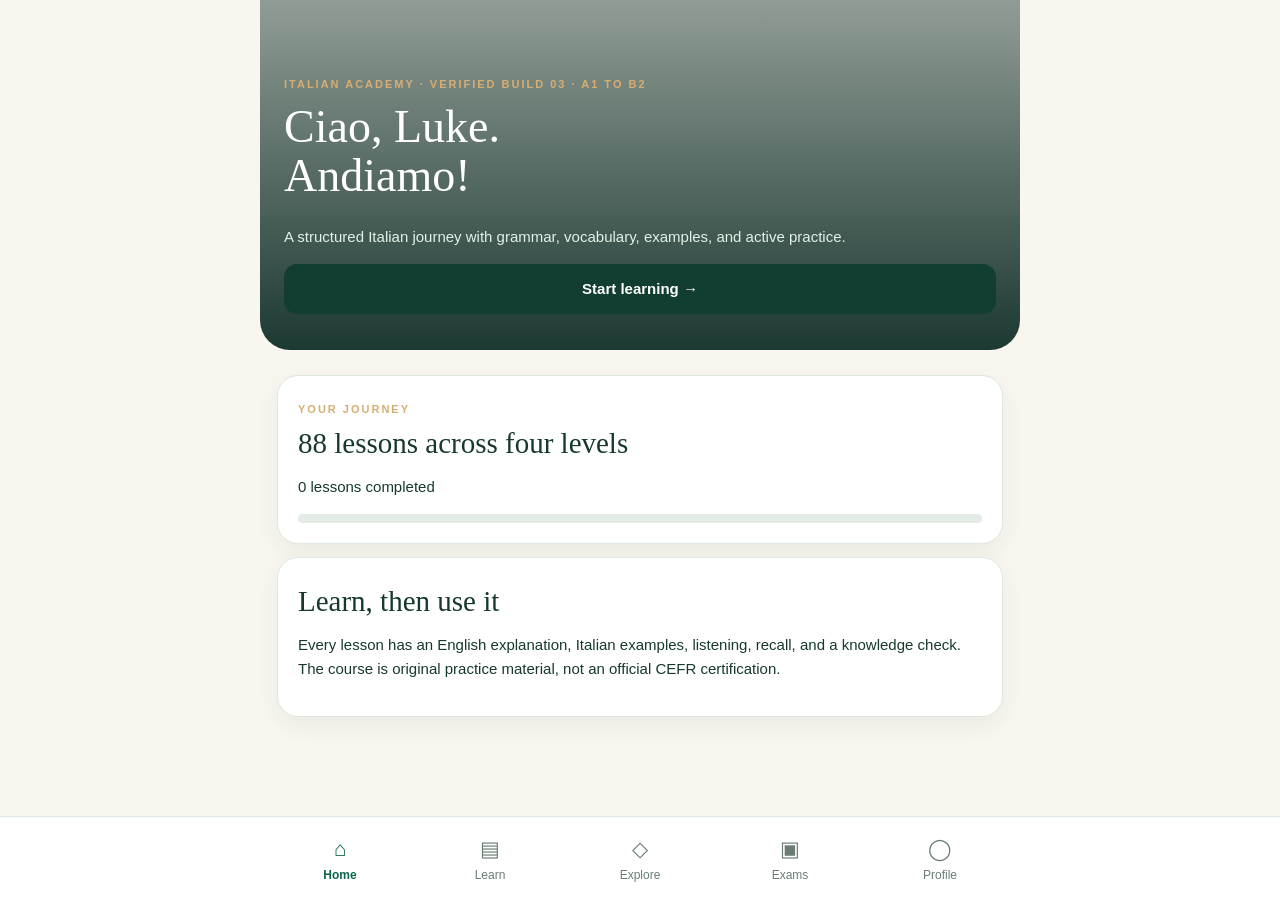
==== commit 30702dcc: "Add files via upload" ====
--- a/index.html
+++ b/index.html
@@ -1,7 +1,7 @@
-<!doctype html><html lang="en"><head><meta charset="utf-8"><meta name="viewport" content="width=device-width,initial-scale=1,viewport-fit=cover"><meta name="theme-color" content="#123e32"><meta name="apple-mobile-web-app-capable" content="yes"><title>Italiano con Luke — Italian Academy</title><style>
+<!doctype html><html lang="en"><head><meta charset="utf-8"><meta name="viewport" content="width=device-width,initial-scale=1,viewport-fit=cover"><meta name="theme-color" content="#123e32"><meta name="apple-mobile-web-app-capable" content="yes"><title>Italiano con Luke — VERIFIED BUILD 03</title><style>
 :root{--forest:#123e32;--sage:#dfece2;--cream:#f8f6ef;--gold:#d8ad72;--ink:#17382e;--muted:#667a70;--line:#dfe8df}*{box-sizing:border-box}body{margin:0;background:var(--cream);color:var(--ink);font:15px/1.6 -apple-system,BlinkMacSystemFont,'Segoe UI',sans-serif}button,input{font:inherit}button{cursor:pointer}main{max-width:760px;margin:auto;padding:0 17px 110px}.hero{margin:0 -17px 25px;background:linear-gradient(0deg,#0c2b24ee,#0c2b2470),url('https://images.unsplash.com/photo-1552832230-c0197dd311b5?w=1400&q=88') center/cover;color:#fff;padding:75px 24px 36px;border-radius:0 0 30px 30px;min-height:350px;display:flex;flex-direction:column;justify-content:end}.hero h1{font:normal 46px/1.05 Georgia,serif;margin:10px 0}.hero p{color:#e4f1e7}.eyebrow{font-size:11px;letter-spacing:2px;text-transform:uppercase;color:var(--gold);font-weight:800}.card{background:#fff;border:1px solid var(--line);border-radius:21px;padding:20px;margin:13px 0;box-shadow:0 8px 25px #153d3210}.card h2,.heading{font:normal 29px Georgia,serif;margin:7px 0 12px}.card h3{margin:6px 0 12px}.muted{color:var(--muted)}.btn{background:var(--forest);color:#fff;border:0;border-radius:13px;padding:13px 18px;font-weight:700}.btn.secondary{background:var(--sage);color:var(--forest)}.btn.full{width:100%;margin-top:12px}.top{display:flex;align-items:center;gap:14px;padding:23px 0 8px}.back{border:0;background:#e5eee6;border-radius:12px;padding:8px 14px;font-size:23px;color:var(--forest)}.levels{display:grid;grid-template-columns:repeat(4,1fr);gap:8px;margin:18px 0}.levels button{padding:14px 5px;border:1px solid var(--line);background:#fff;border-radius:13px;color:var(--forest);font-weight:800}.levels button.on{background:var(--forest);color:#fff}.lessonrow{display:flex;align-items:center;gap:13px;width:100%;text-align:left;border:1px solid var(--line);background:#fff;border-radius:16px;padding:14px;margin:9px 0;color:var(--ink)}.num{background:#e6f1e9;border-radius:12px;padding:9px;min-width:42px;text-align:center;color:#155747;font-weight:800}.grow{flex:1}.lessonrow small{display:block;color:var(--muted)}.rule{background:#f1f7f1;border-left:4px solid #36765e;border-radius:12px;padding:16px;line-height:1.85}.example{border-bottom:1px solid var(--line);padding:15px 0}.example:last-child{border:0}.italian{font-size:21px;font-weight:700;line-height:1.5}.sound{background:#e4f0e8;border:0;color:#195a46;border-radius:11px;padding:9px 13px;float:right}.choice{display:block;width:100%;text-align:left;background:#fff;border:1px solid #d4e1d9;border-radius:13px;padding:13px;margin:9px 0;color:var(--ink)}.choice.sel{border-color:#126b4e;background:#e9f4ed}.feedback{padding:14px;background:#f1f6f0;border-radius:12px;margin:12px 0}.feedback.bad{background:#fff0e9}.progress{height:9px;background:#e2ebe4;border-radius:20px;overflow:hidden}.progress div{height:100%;background:#2b8062}.tabs{position:fixed;bottom:0;left:0;right:0;display:flex;justify-content:center;background:#fffffff2;border-top:1px solid var(--line);padding:10px 5px calc(10px + env(safe-area-inset-bottom));z-index:4;backdrop-filter:blur(12px)}.tabs button{flex:1;max-width:150px;border:0;background:none;color:#6b7d73;padding:5px 2px;font-size:12px}.tabs button.on{color:#0c654c;font-weight:800}.tabs span{display:block;font-size:21px}.note{font-size:13px;color:#63766b}.row{display:flex;gap:10px;align-items:center;justify-content:space-between}.photo{width:100%;height:170px;object-fit:cover;border-radius:16px}.pill{display:inline-block;background:#e5f0e7;color:#1a624c;padding:5px 10px;border-radius:20px;font-size:12px;font-weight:700}.input{width:100%;border:1px solid #cdded1;border-radius:12px;padding:13px;font-size:16px}.mini{padding:12px;background:#f4f7f3;border-radius:12px;margin:12px 0}details{background:#f5f8f4;padding:13px;border-radius:12px;margin:9px 0}summary{cursor:pointer;font-weight:700}@media(max-width:390px){.hero h1{font-size:40px}.card{padding:16px}}</style></head><body><main id="app"><div class="hero"><h1>Italiano con Luke</h1><p>Opening your Italian academy…</p></div></main><nav class="tabs" id="nav"></nav><script>
 (function(){'use strict';
-var DATA={"A1": [{"title": "First Words", "topic": "Greetings and introductions", "rule": "Buongiorno is a greeting used in the morning and daytime. Study the pattern in the Italian sentence, compare it with the English meaning, and notice how the verb or noun changes with its context.", "examples": [["Ciao", "Hi / Bye"], ["Ciao, Luke!", "Hi, Luke!"]], "quiz": [{"q": "How do you say “Good morning”?", "a": "Buongiorno", "choices": ["Buonasera", "Buongiorno", "Arrivederci"], "why": "Buongiorno is a greeting used in the morning and daytime."}]}, {"title": "Meet Someone", "topic": "Names and where you are from", "rule": "Mi chiamo means “my name is”. Study the pattern in the Italian sentence, compare it with the English meaning, and notice how the verb or noun changes with its context.", "examples": [["Mi chiamo Luke", "My name is Luke"], ["Sono di New York.", "I am from New York."]], "quiz": [{"q": "How do you say “My name is Luke”?", "a": "Mi chiamo Luke", "choices": ["Ho Luke", "Mi chiamo Luke", "Sono Luke anni"], "why": "Mi chiamo means “my name is”."}]}, {"title": "Be & Have", "topic": "Essere and avere", "rule": "Ho is the first-person form of avere (to have). Study the pattern in the Italian sentence, compare it with the English meaning, and notice how the verb or noun changes with its context.", "examples": [["Sono americano", "I am American"], ["Ho venti anni.", "I am twenty years old."]], "quiz": [{"q": "Choose “I have”", "a": "Ho", "choices": ["Sono", "Hai", "Ho"], "why": "Ho is the first-person form of avere (to have)."}]}, {"title": "Articles", "topic": "Il, lo, la, un, una", "rule": "Casa is a feminine singular noun. Study the pattern in the Italian sentence, compare it with the English meaning, and notice how the verb or noun changes with its context.", "examples": [["Il libro", "The book"], ["La casa è bella.", "The house is beautiful."]], "quiz": [{"q": "Which article goes with “casa”?", "a": "La", "choices": ["Il", "La", "Lo"], "why": "Casa is a feminine singular noun."}]}, {"title": "Everyday Numbers", "topic": "Numbers and prices", "rule": "Cinque means five. Study the pattern in the Italian sentence, compare it with the English meaning, and notice how the verb or noun changes with its context.", "examples": [["Quanto costa?", "How much does it cost?"], ["Costa cinque euro.", "It costs five euros."]], "quiz": [{"q": "How do you say “five”?", "a": "Cinque", "choices": ["Quattro", "Cinque", "Sei"], "why": "Cinque means five."}]}, {"title": "At the Café", "topic": "Ordering politely", "rule": "Vorrei is a polite way to ask for something. Study the pattern in the Italian sentence, compare it with the English meaning, and notice how the verb or noun changes with its context.", "examples": [["Un caffè, per favore", "A coffee, please"], ["Vorrei un cappuccino.", "I would like a cappuccino."]], "quiz": [{"q": "What does “vorrei” mean?", "a": "I would like", "choices": ["I have", "I would like", "I am"], "why": "Vorrei is a polite way to ask for something."}]}, {"title": "Present Tense", "topic": "Regular -are verbs", "rule": "The io form of parlare is parlo. Study the pattern in the Italian sentence, compare it with the English meaning, and notice how the verb or noun changes with its context.", "examples": [["Parlo italiano", "I speak Italian"], ["Studio ogni giorno.", "I study every day."]], "quiz": [{"q": "Complete: Io ___ italiano.", "a": "parlo", "choices": ["parli", "parla", "parlo"], "why": "The io form of parlare is parlo."}]}, {"title": "Family", "topic": "People and relationships", "rule": "Fratello means brother. Study the pattern in the Italian sentence, compare it with the English meaning, and notice how the verb or noun changes with its context.", "examples": [["Mia sorella", "My sister"], ["Mio padre lavora.", "My father works."]], "quiz": [{"q": "What does “fratello” mean?", "a": "Brother", "choices": ["Sister", "Brother", "Mother"], "why": "Fratello means brother."}]}, {"title": "Around Town", "topic": "Places and directions", "rule": "A sinistra means to the left. Study the pattern in the Italian sentence, compare it with the English meaning, and notice how the verb or noun changes with its context.", "examples": [["Dov’è la stazione?", "Where is the station?"], ["La banca è a destra.", "The bank is on the right."]], "quiz": [{"q": "What does “a sinistra” mean?", "a": "To the left", "choices": ["To the right", "Straight ahead", "To the left"], "why": "A sinistra means to the left."}]}, {"title": "Food & Drinks", "topic": "Eating in Italy", "rule": "Acqua is water. Study the pattern in the Italian sentence, compare it with the English meaning, and notice how the verb or noun changes with its context.", "examples": [["L’acqua", "Water"], ["Mangio la pasta.", "I eat pasta."]], "quiz": [{"q": "How do you say “water”?", "a": "Acqua", "choices": ["Pane", "Acqua", "Latte"], "why": "Acqua is water."}]}, {"title": "Daily Routine", "topic": "Common reflexive verbs", "rule": "Svegliarsi means to wake up. Study the pattern in the Italian sentence, compare it with the English meaning, and notice how the verb or noun changes with its context.", "examples": [["Mi sveglio presto", "I wake up early"], ["Mi alzo alle sette.", "I get up at seven."]], "quiz": [{"q": "What does “mi sveglio” mean?", "a": "I wake up", "choices": ["I go out", "I wake up", "I go to bed"], "why": "Svegliarsi means to wake up."}]}, {"title": "A1 Review", "topic": "Putting it together", "rule": "Arrivederci is a standard polite goodbye. Study the pattern in the Italian sentence, compare it with the English meaning, and notice how the verb or noun changes with its context.", "examples": [["Come stai?", "How are you?"], ["Sto bene, grazie.", "I am well, thank you."]], "quiz": [{"q": "Which is a polite way to say goodbye?", "a": "Arrivederci", "choices": ["Ciao bello", "Arrivederci", "Prego"], "why": "Arrivederci is a standard polite goodbye."}]}, {"title": "Articles and gender", "topic": "il, lo, la, l’ and plural articles", "rule": "Italian nouns have grammatical gender. Use il for many masculine nouns, la for many feminine nouns, lo before s+consonant or z, and l’ before a vowel. Plurals commonly use i, gli, le.", "examples": [["Il ragazzo parla.", "The boy speaks."], ["La ragazza studia.", "The girl studies."]], "quiz": [{"q": "Translate: The boy speaks.", "a": "Il ragazzo parla.", "choices": ["Il ragazzo parla.", "La ragazza studia.", "Non lo so."], "why": "The model answer is “Il ragazzo parla.”. Notice the structure: il, lo, la, l’ and plural articles."}, {"q": "Translate: The girl studies.", "a": "La ragazza studia.", "choices": ["La ragazza studia.", "Il ragazzo parla.", "Non capisco."], "why": "The model answer is “La ragazza studia.”."}]}, {"title": "Present tense -are", "topic": "Regular -are verbs", "rule": "For regular -are verbs, remove -are and add -o, -i, -a, -iamo, -ate, -ano. Parlare: parlo, parli, parla, parliamo, parlate, parlano.", "examples": [["Io parlo italiano.", "I speak Italian."], ["Noi studiamo ogni giorno.", "We study every day."]], "quiz": [{"q": "Translate: I speak Italian.", "a": "Io parlo italiano.", "choices": ["Io parlo italiano.", "Noi studiamo ogni giorno.", "Non lo so."], "why": "The model answer is “Io parlo italiano.”. Notice the structure: Regular -are verbs."}, {"q": "Translate: We study every day.", "a": "Noi studiamo ogni giorno.", "choices": ["Noi studiamo ogni giorno.", "Io parlo italiano.", "Non capisco."], "why": "The model answer is “Noi studiamo ogni giorno.”."}]}, {"title": "Present tense -ere", "topic": "Regular -ere verbs", "rule": "For regular -ere verbs, endings include -o, -i, -e, -iamo, -ete, -ono. Prendere: prendo, prendi, prende, prendiamo, prendete, prendono.", "examples": [["Io prendo un caffè.", "I have a coffee."], ["Lei legge un libro.", "She reads a book."]], "quiz": [{"q": "Translate: I have a coffee.", "a": "Io prendo un caffè.", "choices": ["Io prendo un caffè.", "Lei legge un libro.", "Non lo so."], "why": "The model answer is “Io prendo un caffè.”. Notice the structure: Regular -ere verbs."}, {"q": "Translate: She reads a book.", "a": "Lei legge un libro.", "choices": ["Lei legge un libro.", "Io prendo un caffè.", "Non capisco."], "why": "The model answer is “Lei legge un libro.”."}]}, {"title": "Present tense -ire", "topic": "Regular -ire verbs", "rule": "Many -ire verbs use -o, -i, -e, -iamo, -ite, -ono; some insert -isc- in singular and third-person plural: capisco, capisci, capisce, capiamo, capite, capiscono.", "examples": [["Io dormo otto ore.", "I sleep eight hours."], ["Loro capiscono italiano.", "They understand Italian."]], "quiz": [{"q": "Translate: I sleep eight hours.", "a": "Io dormo otto ore.", "choices": ["Io dormo otto ore.", "Loro capiscono italiano.", "Non lo so."], "why": "The model answer is “Io dormo otto ore.”. Notice the structure: Regular -ire verbs."}, {"q": "Translate: They understand Italian.", "a": "Loro capiscono italiano.", "choices": ["Loro capiscono italiano.", "Io dormo otto ore.", "Non capisco."], "why": "The model answer is “Loro capiscono italiano.”."}]}, {"title": "Negation and questions", "topic": "Non, dove, quando, perché", "rule": "Focus on the structure: Non, dove, quando, perché. Read the two examples aloud, identify the verb forms and connectors, and then produce your own sentence without looking at the translation.", "examples": [["Non capisco.", "I do not understand."], ["Perché studi italiano?", "Why do you study Italian?"]], "quiz": [{"q": "Translate: I do not understand.", "a": "Non capisco.", "choices": ["Non capisco.", "Perché studi italiano?", "Non lo so."], "why": "The model answer is “Non capisco.”. Notice the structure: Non, dove, quando, perché."}, {"q": "Translate: Why do you study Italian?", "a": "Perché studi italiano?", "choices": ["Perché studi italiano?", "Non capisco.", "Non capisco."], "why": "The model answer is “Perché studi italiano?”."}]}, {"title": "Adjectives agreement", "topic": "Masculine feminine singular plural", "rule": "Focus on the structure: Masculine feminine singular plural. Read the two examples aloud, identify the verb forms and connectors, and then produce your own sentence without looking at the translation.", "examples": [["La casa è bella.", "The house is beautiful."], ["I libri sono nuovi.", "The books are new."]], "quiz": [{"q": "Translate: The house is beautiful.", "a": "La casa è bella.", "choices": ["La casa è bella.", "I libri sono nuovi.", "Non lo so."], "why": "The model answer is “La casa è bella.”. Notice the structure: Masculine feminine singular plural."}, {"q": "Translate: The books are new.", "a": "I libri sono nuovi.", "choices": ["I libri sono nuovi.", "La casa è bella.", "Non capisco."], "why": "The model answer is “I libri sono nuovi.”."}]}, {"title": "Prepositions", "topic": "A, in, di, da, con, per", "rule": "Focus on the structure: A, in, di, da, con, per. Read the two examples aloud, identify the verb forms and connectors, and then produce your own sentence without looking at the translation.", "examples": [["Vado a Roma.", "I am going to Rome."], ["Vivo in Italia.", "I live in Italy."]], "quiz": [{"q": "Translate: I am going to Rome.", "a": "Vado a Roma.", "choices": ["Vado a Roma.", "Vivo in Italia.", "Non lo so."], "why": "The model answer is “Vado a Roma.”. Notice the structure: A, in, di, da, con, per."}, {"q": "Translate: I live in Italy.", "a": "Vivo in Italia.", "choices": ["Vivo in Italia.", "Vado a Roma.", "Non capisco."], "why": "The model answer is “Vivo in Italia.”."}]}, {"title": "Daily routines", "topic": "Reflexive verbs and frequency", "rule": "Focus on the structure: Reflexive verbs and frequency. Read the two examples aloud, identify the verb forms and connectors, and then produce your own sentence without looking at the translation.", "examples": [["Mi sveglio alle sette.", "I wake up at seven."], ["Mi lavo e faccio colazione.", "I wash and have breakfast."]], "quiz": [{"q": "Translate: I wake up at seven.", "a": "Mi sveglio alle sette.", "choices": ["Mi sveglio alle sette.", "Mi lavo e faccio colazione.", "Non lo so."], "why": "The model answer is “Mi sveglio alle sette.”. Notice the structure: Reflexive verbs and frequency."}, {"q": "Translate: I wash and have breakfast.", "a": "Mi lavo e faccio colazione.", "choices": ["Mi lavo e faccio colazione.", "Mi sveglio alle sette.", "Non capisco."], "why": "The model answer is “Mi lavo e faccio colazione.”."}]}, {"title": "Modal verbs", "topic": "Potere, volere, dovere", "rule": "Focus on the structure: Potere, volere, dovere. Read the two examples aloud, identify the verb forms and connectors, and then produce your own sentence without looking at the translation.", "examples": [["Posso entrare?", "May I come in?"], ["Devo studiare.", "I have to study."]], "quiz": [{"q": "Translate: May I come in?", "a": "Posso entrare?", "choices": ["Posso entrare?", "Devo studiare.", "Non lo so."], "why": "The model answer is “Posso entrare?”. Notice the structure: Potere, volere, dovere."}, {"q": "Translate: I have to study.", "a": "Devo studiare.", "choices": ["Devo studiare.", "Posso entrare?", "Non capisco."], "why": "The model answer is “Devo studiare.”."}]}, {"title": "A1 final integration", "topic": "Everyday communication", "rule": "Focus on the structure: Everyday communication. Read the two examples aloud, identify the verb forms and connectors, and then produce your own sentence without looking at the translation.", "examples": [["Vorrei un biglietto per Firenze.", "I would like a ticket to Florence."], ["A che ora parte il treno?", "What time does the train leave?"]], "quiz": [{"q": "Translate: I would like a ticket to Florence.", "a": "Vorrei un biglietto per Firenze.", "choices": ["Vorrei un biglietto per Firenze.", "A che ora parte il treno?", "Non lo so."], "why": "The model answer is “Vorrei un biglietto per Firenze.”. Notice the structure: Everyday communication."}, {"q": "Translate: What time does the train leave?", "a": "A che ora parte il treno?", "choices": ["A che ora parte il treno?", "Vorrei un biglietto per Firenze.", "Non capisco."], "why": "The model answer is “A che ora parte il treno?”."}]}], "A2": [{"title": "Past Experiences", "topic": "Passato prossimo", "rule": "Mangiare takes avere in the passato prossimo. Study the pattern in the Italian sentence, compare it with the English meaning, and notice how the verb or noun changes with its context.", "examples": [["Ho mangiato", "I ate / I have eaten"], ["Ieri ho visitato Roma.", "Yesterday I visited Rome."]], "quiz": [{"q": "Choose the past of “mangiare” with io.", "a": "Ho mangiato", "choices": ["Sono mangiare", "Ho mangiato", "Mangio ieri"], "why": "Mangiare takes avere in the passato prossimo."}]}, {"title": "Travel Stories", "topic": "Movement verbs in the past", "rule": "Andare uses essere in compound tenses. Study the pattern in the Italian sentence, compare it with the English meaning, and notice how the verb or noun changes with its context.", "examples": [["Sono arrivato", "I arrived (masculine speaker)"], ["Siamo andati a Firenze.", "We went to Florence."]], "quiz": [{"q": "Choose the auxiliary for “andare”.", "a": "Essere", "choices": ["Avere", "Essere", "Fare"], "why": "Andare uses essere in compound tenses."}]}, {"title": "Describing the Past", "topic": "Imperfetto", "rule": "Imperfetto often describes repeated or ongoing past actions. Study the pattern in the Italian sentence, compare it with the English meaning, and notice how the verb or noun changes with its context.", "examples": [["Da piccolo giocavo", "When I was little, I used to play"], ["Prima abitavo a New York.", "I used to live in New York."]], "quiz": [{"q": "Which tense describes a past habit?", "a": "Imperfetto", "choices": ["Futuro", "Imperfetto", "Imperativo"], "why": "Imperfetto often describes repeated or ongoing past actions."}]}, {"title": "Plans & Predictions", "topic": "Future simple", "rule": "Partirò is the first-person future of partire. Study the pattern in the Italian sentence, compare it with the English meaning, and notice how the verb or noun changes with its context.", "examples": [["Partirò domani", "I will leave tomorrow"], ["Visiteremo Venezia.", "We will visit Venice."]], "quiz": [{"q": "Complete: Domani io ___.", "a": "partirò", "choices": ["partivo", "partirò", "parto ieri"], "why": "Partirò is the first-person future of partire."}]}, {"title": "At the Restaurant", "topic": "Polite requests", "rule": "Potrei is the conditional of potere. Study the pattern in the Italian sentence, compare it with the English meaning, and notice how the verb or noun changes with its context.", "examples": [["Potrei avere il menù?", "Could I have the menu?"], ["Vorremmo un tavolo per due.", "We would like a table for two."]], "quiz": [{"q": "What does “potrei” express?", "a": "A polite request", "choices": ["A command", "A polite request", "A past habit"], "why": "Potrei is the conditional of potere."}]}, {"title": "Shopping", "topic": "Comparisons", "rule": "Più costoso means more expensive. Study the pattern in the Italian sentence, compare it with the English meaning, and notice how the verb or noun changes with its context.", "examples": [["Più grande di", "Bigger than"], ["Questo costa meno.", "This costs less."]], "quiz": [{"q": "How do you say “more expensive”?", "a": "Più costoso", "choices": ["Meno caro", "Più costoso", "Così grande"], "why": "Più costoso means more expensive."}]}, {"title": "Pronouns", "topic": "Direct objects", "rule": "Lo replaces a masculine singular direct object. Study the pattern in the Italian sentence, compare it with the English meaning, and notice how the verb or noun changes with its context.", "examples": [["Lo vedo", "I see him / it"], ["La conosco bene.", "I know her well."]], "quiz": [{"q": "Replace “il libro” in “Leggo il libro”.", "a": "Lo leggo", "choices": ["La leggo", "Li leggo", "Lo leggo"], "why": "Lo replaces a masculine singular direct object."}]}, {"title": "Health", "topic": "At the pharmacy", "rule": "Mal di gola means a sore throat. Study the pattern in the Italian sentence, compare it with the English meaning, and notice how the verb or noun changes with its context.", "examples": [["Mi fa male la testa", "My head hurts"], ["Ho bisogno di una farmacia.", "I need a pharmacy."]], "quiz": [{"q": "What does “ho mal di gola” mean?", "a": "I have a sore throat", "choices": ["I have a fever", "I have a sore throat", "I have a headache"], "why": "Mal di gola means a sore throat."}]}, {"title": "Giving Instructions", "topic": "Imperative", "rule": "Parla is the tu imperative of parlare. Study the pattern in the Italian sentence, compare it with the English meaning, and notice how the verb or noun changes with its context.", "examples": [["Ascolta!", "Listen!"], ["Prendi la seconda strada.", "Take the second street."]], "quiz": [{"q": "Choose the informal singular command “Speak!”", "a": "Parla!", "choices": ["Parliamo!", "Parla!", "Parlavo!"], "why": "Parla is the tu imperative of parlare."}]}, {"title": "Daily Connections", "topic": "Prepositions", "rule": "A + il contracts to al. Study the pattern in the Italian sentence, compare it with the English meaning, and notice how the verb or noun changes with its context.", "examples": [["Vado al cinema", "I go to the cinema"], ["Vengo dalla stazione.", "I am coming from the station."]], "quiz": [{"q": "Complete: Vado ___ cinema.", "a": "al", "choices": ["dal", "nel", "al"], "why": "A + il contracts to al."}]}, {"title": "Making Plans", "topic": "Invitations", "rule": "Ci vediamo is a common way to arrange a meeting. Study the pattern in the Italian sentence, compare it with the English meaning, and notice how the verb or noun changes with its context.", "examples": [["Ti va di uscire?", "Do you feel like going out?"], ["Ci vediamo alle otto.", "See you at eight."]], "quiz": [{"q": "What does “ci vediamo” mean?", "a": "See you", "choices": ["We eat", "See you", "We study"], "why": "Ci vediamo is a common way to arrange a meeting."}]}, {"title": "A2 Review", "topic": "Travel and everyday life", "rule": "Mi piacerebbe expresses a hypothetical desire. Study the pattern in the Italian sentence, compare it with the English meaning, and notice how the verb or noun changes with its context.", "examples": [["Mi piacerebbe", "I would like"], ["Mi piacerebbe imparare meglio.", "I would like to learn better."]], "quiz": [{"q": "Which form expresses a wish politely?", "a": "Mi piacerebbe", "choices": ["Mi piaceva ieri", "Mi piacerebbe", "Mi piaccio"], "why": "Mi piacerebbe expresses a hypothetical desire."}]}, {"title": "Past with avere", "topic": "Passato prossimo and participles", "rule": "Passato prossimo uses a present-tense auxiliary plus past participle. Many transitive verbs use avere: ho mangiato, hai mangiato, ha mangiato.", "examples": [["Ho mangiato una pizza.", "I ate a pizza."], ["Abbiamo visto un film.", "We watched a movie."]], "quiz": [{"q": "Translate: I ate a pizza.", "a": "Ho mangiato una pizza.", "choices": ["Ho mangiato una pizza.", "Abbiamo visto un film.", "Non lo so."], "why": "The model answer is “Ho mangiato una pizza.”. Notice the structure: Passato prossimo and participles."}, {"q": "Translate: We watched a movie.", "a": "Abbiamo visto un film.", "choices": ["Abbiamo visto un film.", "Ho mangiato una pizza.", "Non capisco."], "why": "The model answer is “Abbiamo visto un film.”."}]}, {"title": "Past with essere", "topic": "Movement and agreement", "rule": "Many verbs of movement and change use essere in the passato prossimo. The participle agrees with the subject: sono arrivato / arrivata.", "examples": [["Sono arrivato ieri.", "I arrived yesterday."], ["Maria è partita presto.", "Maria left early."]], "quiz": [{"q": "Translate: I arrived yesterday.", "a": "Sono arrivato ieri.", "choices": ["Sono arrivato ieri.", "Maria è partita presto.", "Non lo so."], "why": "The model answer is “Sono arrivato ieri.”. Notice the structure: Movement and agreement."}, {"q": "Translate: Maria left early.", "a": "Maria è partita presto.", "choices": ["Maria è partita presto.", "Sono arrivato ieri.", "Non capisco."], "why": "The model answer is “Maria è partita presto.”."}]}, {"title": "Imperfect tense", "topic": "Habits and background in the past", "rule": "Imperfetto describes repeated past habits, ongoing past states, and background. Contrast it with passato prossimo for completed events.", "examples": [["Da bambino giocavo fuori.", "As a child I used to play outside."], ["Pioveva quando sono uscito.", "It was raining when I went out."]], "quiz": [{"q": "Translate: As a child I used to play outside.", "a": "Da bambino giocavo fuori.", "choices": ["Da bambino giocavo fuori.", "Pioveva quando sono uscito.", "Non lo so."], "why": "The model answer is “Da bambino giocavo fuori.”. Notice the structure: Habits and background in the past."}, {"q": "Translate: It was raining when I went out.", "a": "Pioveva quando sono uscito.", "choices": ["Pioveva quando sono uscito.", "Da bambino giocavo fuori.", "Non capisco."], "why": "The model answer is “Pioveva quando sono uscito.”."}]}, {"title": "Direct object pronouns", "topic": "Lo, la, li, le", "rule": "Focus on the structure: Lo, la, li, le. Read the two examples aloud, identify the verb forms and connectors, and then produce your own sentence without looking at the translation.", "examples": [["Lo conosco bene.", "I know him well."], ["La vedo domani.", "I will see her tomorrow."]], "quiz": [{"q": "Translate: I know him well.", "a": "Lo conosco bene.", "choices": ["Lo conosco bene.", "La vedo domani.", "Non lo so."], "why": "The model answer is “Lo conosco bene.”. Notice the structure: Lo, la, li, le."}, {"q": "Translate: I will see her tomorrow.", "a": "La vedo domani.", "choices": ["La vedo domani.", "Lo conosco bene.", "Non capisco."], "why": "The model answer is “La vedo domani.”."}]}, {"title": "Indirect object pronouns", "topic": "Mi, ti, gli, le, ci, vi", "rule": "Focus on the structure: Mi, ti, gli, le, ci, vi. Read the two examples aloud, identify the verb forms and connectors, and then produce your own sentence without looking at the translation.", "examples": [["Gli scrivo stasera.", "I will write to him tonight."], ["Le telefono domani.", "I will call her tomorrow."]], "quiz": [{"q": "Translate: I will write to him tonight.", "a": "Gli scrivo stasera.", "choices": ["Gli scrivo stasera.", "Le telefono domani.", "Non lo so."], "why": "The model answer is “Gli scrivo stasera.”. Notice the structure: Mi, ti, gli, le, ci, vi."}, {"q": "Translate: I will call her tomorrow.", "a": "Le telefono domani.", "choices": ["Le telefono domani.", "Gli scrivo stasera.", "Non capisco."], "why": "The model answer is “Le telefono domani.”."}]}, {"title": "Comparisons", "topic": "Più, meno, come, di", "rule": "Focus on the structure: Più, meno, come, di. Read the two examples aloud, identify the verb forms and connectors, and then produce your own sentence without looking at the translation.", "examples": [["Roma è più grande di Siena.", "Rome is bigger than Siena."], ["Questo è meno caro.", "This is less expensive."]], "quiz": [{"q": "Translate: Rome is bigger than Siena.", "a": "Roma è più grande di Siena.", "choices": ["Roma è più grande di Siena.", "Questo è meno caro.", "Non lo so."], "why": "The model answer is “Roma è più grande di Siena.”. Notice the structure: Più, meno, come, di."}, {"q": "Translate: This is less expensive.", "a": "Questo è meno caro.", "choices": ["Questo è meno caro.", "Roma è più grande di Siena.", "Non capisco."], "why": "The model answer is “Questo è meno caro.”."}]}, {"title": "Future tense", "topic": "Futuro semplice", "rule": "Focus on the structure: Futuro semplice. Read the two examples aloud, identify the verb forms and connectors, and then produce your own sentence without looking at the translation.", "examples": [["Domani partirò.", "I will leave tomorrow."], ["Studieremo insieme.", "We will study together."]], "quiz": [{"q": "Translate: I will leave tomorrow.", "a": "Domani partirò.", "choices": ["Domani partirò.", "Studieremo insieme.", "Non lo so."], "why": "The model answer is “Domani partirò.”. Notice the structure: Futuro semplice."}, {"q": "Translate: We will study together.", "a": "Studieremo insieme.", "choices": ["Studieremo insieme.", "Domani partirò.", "Non capisco."], "why": "The model answer is “Studieremo insieme.”."}]}, {"title": "Conditional polite requests", "topic": "Vorrei and potrei", "rule": "Focus on the structure: Vorrei and potrei. Read the two examples aloud, identify the verb forms and connectors, and then produce your own sentence without looking at the translation.", "examples": [["Vorrei prenotare un tavolo.", "I would like to book a table."], ["Potresti aiutarmi?", "Could you help me?"]], "quiz": [{"q": "Translate: I would like to book a table.", "a": "Vorrei prenotare un tavolo.", "choices": ["Vorrei prenotare un tavolo.", "Potresti aiutarmi?", "Non lo so."], "why": "The model answer is “Vorrei prenotare un tavolo.”. Notice the structure: Vorrei and potrei."}, {"q": "Translate: Could you help me?", "a": "Potresti aiutarmi?", "choices": ["Potresti aiutarmi?", "Vorrei prenotare un tavolo.", "Non capisco."], "why": "The model answer is “Potresti aiutarmi?”."}]}, {"title": "Relative clauses", "topic": "Che and cui", "rule": "Focus on the structure: Che and cui. Read the two examples aloud, identify the verb forms and connectors, and then produce your own sentence without looking at the translation.", "examples": [["Il libro che leggo è bello.", "The book I am reading is good."], ["La persona con cui parlo è gentile.", "The person I am talking with is kind."]], "quiz": [{"q": "Translate: The book I am reading is good.", "a": "Il libro che leggo è bello.", "choices": ["Il libro che leggo è bello.", "La persona con cui parlo è gentile.", "Non lo so."], "why": "The model answer is “Il libro che leggo è bello.”. Notice the structure: Che and cui."}, {"q": "Translate: The person I am talking with is kind.", "a": "La persona con cui parlo è gentile.", "choices": ["La persona con cui parlo è gentile.", "Il libro che leggo è bello.", "Non capisco."], "why": "The model answer is “La persona con cui parlo è gentile.”."}]}, {"title": "A2 final integration", "topic": "Travel, work and narration", "rule": "Focus on the structure: Travel, work and narration. Read the two examples aloud, identify the verb forms and connectors, and then produce your own sentence without looking at the translation.", "examples": [["Ieri ho perso il treno.", "Yesterday I missed the train."], ["Potrebbe indicarmi la strada?", "Could you show me the way?"]], "quiz": [{"q": "Translate: Yesterday I missed the train.", "a": "Ieri ho perso il treno.", "choices": ["Ieri ho perso il treno.", "Potrebbe indicarmi la strada?", "Non lo so."], "why": "The model answer is “Ieri ho perso il treno.”. Notice the structure: Travel, work and narration."}, {"q": "Translate: Could you show me the way?", "a": "Potrebbe indicarmi la strada?", "choices": ["Potrebbe indicarmi la strada?", "Ieri ho perso il treno.", "Non capisco."], "why": "The model answer is “Potrebbe indicarmi la strada?”."}]}], "B1": [{"title": "Opinions", "topic": "Expressing viewpoints", "rule": "Secondo me introduces a personal opinion. Study the pattern in the Italian sentence, compare it with the English meaning, and notice how the verb or noun changes with its context.", "examples": [["Secondo me", "In my opinion"], ["Secondo me è una buona idea.", "In my opinion it is a good idea."]], "quiz": [{"q": "How do you say “In my opinion”?", "a": "Secondo me", "choices": ["A causa di", "Secondo me", "Per esempio"], "why": "Secondo me introduces a personal opinion."}]}, {"title": "Possibilities", "topic": "Present conditional", "rule": "Farei is the present conditional of fare. Study the pattern in the Italian sentence, compare it with the English meaning, and notice how the verb or noun changes with its context.", "examples": [["Farei un viaggio", "I would take a trip"], ["Comprerei una casa al mare.", "I would buy a house by the sea."]], "quiz": [{"q": "Choose “I would do”.", "a": "Farei", "choices": ["Farò", "Facevo", "Farei"], "why": "Farei is the present conditional of fare."}]}, {"title": "Uncertainty", "topic": "Present subjunctive", "rule": "Credo che often introduces the subjunctive. Study the pattern in the Italian sentence, compare it with the English meaning, and notice how the verb or noun changes with its context.", "examples": [["Penso che sia", "I think that it is"], ["Credo che lui abbia ragione.", "I believe he is right."]], "quiz": [{"q": "Complete: Credo che ___ importante.", "a": "sia", "choices": ["è sempre", "sia", "sarà ieri"], "why": "Credo che often introduces the subjunctive."}]}, {"title": "Explaining Reasons", "topic": "Cause and effect", "rule": "Dato che introduces a reason. Study the pattern in the Italian sentence, compare it with the English meaning, and notice how the verb or noun changes with its context.", "examples": [["Dato che piove", "Since it is raining"], ["Resto a casa perché sono stanco.", "I am staying home because I am tired."]], "quiz": [{"q": "What does “dato che” mean?", "a": "Since / given that", "choices": ["Although", "Since / given that", "Unless"], "why": "Dato che introduces a reason."}]}, {"title": "Narrating Events", "topic": "Past tenses together", "rule": "Imperfetto sets the background for a completed past event. Study the pattern in the Italian sentence, compare it with the English meaning, and notice how the verb or noun changes with its context.", "examples": [["Mentre camminavo", "While I was walking"], ["Mentre studiavo, ha telefonato.", "While I was studying, someone called."]], "quiz": [{"q": "Which tense sets the background?", "a": "Imperfetto", "choices": ["Futuro", "Imperfetto", "Imperativo"], "why": "Imperfetto sets the background for a completed past event."}]}, {"title": "Advice", "topic": "Giving recommendations", "rule": "Dovresti is a conditional form of dovere. Study the pattern in the Italian sentence, compare it with the English meaning, and notice how the verb or noun changes with its context.", "examples": [["Dovresti riposare", "You should rest"], ["Al tuo posto, parlerei con lei.", "In your place, I would speak with her."]], "quiz": [{"q": "How do you say “You should”?", "a": "Dovresti", "choices": ["Devi ieri", "Dovresti", "Dovevi sempre"], "why": "Dovresti is a conditional form of dovere."}]}, {"title": "At Work", "topic": "Professional situations", "rule": "Colloquio di lavoro means job interview. Study the pattern in the Italian sentence, compare it with the English meaning, and notice how the verb or noun changes with its context.", "examples": [["Ho un colloquio", "I have an interview"], ["Sto cercando un nuovo lavoro.", "I am looking for a new job."]], "quiz": [{"q": "What does “colloquio di lavoro” mean?", "a": "Job interview", "choices": ["Work permit", "Job interview", "Office hours"], "why": "Colloquio di lavoro means job interview."}]}, {"title": "Relative Clauses", "topic": "Connecting ideas", "rule": "Che can act as a relative pronoun. Study the pattern in the Italian sentence, compare it with the English meaning, and notice how the verb or noun changes with its context.", "examples": [["La persona che conosco", "The person I know"], ["Il libro che leggo è interessante.", "The book I am reading is interesting."]], "quiz": [{"q": "Which word introduces a relative clause?", "a": "Che", "choices": ["Che", "Ma", "Se"], "why": "Che can act as a relative pronoun."}]}, {"title": "Real Conversations", "topic": "Disagreement politely", "rule": "Però expresses contrast. Study the pattern in the Italian sentence, compare it with the English meaning, and notice how the verb or noun changes with its context.", "examples": [["Non sono d’accordo", "I disagree"], ["Capisco, però la penso diversamente.", "I understand, but I see it differently."]], "quiz": [{"q": "What does “però” mean?", "a": "However / but", "choices": ["Therefore", "However / but", "Before"], "why": "Però expresses contrast."}]}, {"title": "News & Media", "topic": "Understanding reports", "rule": "Notizia means a piece of news. Study the pattern in the Italian sentence, compare it with the English meaning, and notice how the verb or noun changes with its context.", "examples": [["Secondo il giornale", "According to the newspaper"], ["La notizia è stata confermata.", "The news has been confirmed."]], "quiz": [{"q": "What does “notizia” mean?", "a": "News item", "choices": ["Novel", "News item", "Advertisement"], "why": "Notizia means a piece of news."}]}, {"title": "Hypotheticals", "topic": "If clauses", "rule": "An unreal present condition often uses the imperfect subjunctive. Study the pattern in the Italian sentence, compare it with the English meaning, and notice how the verb or noun changes with its context.", "examples": [["Se avessi tempo", "If I had time"], ["Se avessi tempo, viaggerei.", "If I had time, I would travel."]], "quiz": [{"q": "Which verb follows se in this hypothetical?", "a": "Avessi", "choices": ["Ho", "Avessi", "Avrò"], "why": "An unreal present condition often uses the imperfect subjunctive."}]}, {"title": "B1 Review", "topic": "Connected communication", "rule": "Nonostante introduces a concession. Study the pattern in the Italian sentence, compare it with the English meaning, and notice how the verb or noun changes with its context.", "examples": [["Nonostante tutto", "Despite everything"], ["Nonostante la pioggia, siamo usciti.", "Despite the rain, we went out."]], "quiz": [{"q": "What does “nonostante” mean?", "a": "Despite", "choices": ["Because", "Despite", "Before"], "why": "Nonostante introduces a concession."}]}, {"title": "Past narration", "topic": "Imperfetto vs passato prossimo", "rule": "Focus on the structure: Imperfetto vs passato prossimo. Read the two examples aloud, identify the verb forms and connectors, and then produce your own sentence without looking at the translation.", "examples": [["Mentre studiavo, è suonato il telefono.", "While I was studying, the phone rang."], ["Quando ero piccolo vivevo a Napoli.", "When I was little I lived in Naples."]], "quiz": [{"q": "Translate: While I was studying, the phone rang.", "a": "Mentre studiavo, è suonato il telefono.", "choices": ["Mentre studiavo, è suonato il telefono.", "Quando ero piccolo vivevo a Napoli.", "Non lo so."], "why": "The model answer is “Mentre studiavo, è suonato il telefono.”. Notice the structure: Imperfetto vs passato prossimo."}, {"q": "Translate: When I was little I lived in Naples.", "a": "Quando ero piccolo vivevo a Napoli.", "choices": ["Quando ero piccolo vivevo a Napoli.", "Mentre studiavo, è suonato il telefono.", "Non capisco."], "why": "The model answer is “Quando ero piccolo vivevo a Napoli.”."}]}, {"title": "Present subjunctive", "topic": "Congiuntivo presente", "rule": "After expressions of uncertainty, opinion, hope, and emotion, Italian often uses congiuntivo: penso che sia, spero che tu stia.", "examples": [["Penso che sia importante.", "I think it is important."], ["Spero che tu stia bene.", "I hope you are well."]], "quiz": [{"q": "Translate: I think it is important.", "a": "Penso che sia importante.", "choices": ["Penso che sia importante.", "Spero che tu stia bene.", "Non lo so."], "why": "The model answer is “Penso che sia importante.”. Notice the structure: Congiuntivo presente."}, {"q": "Translate: I hope you are well.", "a": "Spero che tu stia bene.", "choices": ["Spero che tu stia bene.", "Penso che sia importante.", "Non capisco."], "why": "The model answer is “Spero che tu stia bene.”."}]}, {"title": "Opinions and arguments", "topic": "Expressing agreement and disagreement", "rule": "Focus on the structure: Expressing agreement and disagreement. Read the two examples aloud, identify the verb forms and connectors, and then produce your own sentence without looking at the translation.", "examples": [["Secondo me, è una buona idea.", "In my opinion, it is a good idea."], ["Non sono del tutto d’accordo.", "I do not entirely agree."]], "quiz": [{"q": "Translate: In my opinion, it is a good idea.", "a": "Secondo me, è una buona idea.", "choices": ["Secondo me, è una buona idea.", "Non sono del tutto d’accordo.", "Non lo so."], "why": "The model answer is “Secondo me, è una buona idea.”. Notice the structure: Expressing agreement and disagreement."}, {"q": "Translate: I do not entirely agree.", "a": "Non sono del tutto d’accordo.", "choices": ["Non sono del tutto d’accordo.", "Secondo me, è una buona idea.", "Non capisco."], "why": "The model answer is “Non sono del tutto d’accordo.”."}]}, {"title": "Conditional hypotheses", "topic": "Se and conditional", "rule": "Focus on the structure: Se and conditional. Read the two examples aloud, identify the verb forms and connectors, and then produce your own sentence without looking at the translation.", "examples": [["Se avessi tempo, viaggerei.", "If I had time, I would travel."], ["Se piove, resto a casa.", "If it rains, I stay home."]], "quiz": [{"q": "Translate: If I had time, I would travel.", "a": "Se avessi tempo, viaggerei.", "choices": ["Se avessi tempo, viaggerei.", "Se piove, resto a casa.", "Non lo so."], "why": "The model answer is “Se avessi tempo, viaggerei.”. Notice the structure: Se and conditional."}, {"q": "Translate: If it rains, I stay home.", "a": "Se piove, resto a casa.", "choices": ["Se piove, resto a casa.", "Se avessi tempo, viaggerei.", "Non capisco."], "why": "The model answer is “Se piove, resto a casa.”."}]}, {"title": "Indirect speech", "topic": "Reporting what people say", "rule": "Focus on the structure: Reporting what people say. Read the two examples aloud, identify the verb forms and connectors, and then produce your own sentence without looking at the translation.", "examples": [["Marco dice che arriverà tardi.", "Marco says he will arrive late."], ["Mi ha detto che era stanco.", "He told me he was tired."]], "quiz": [{"q": "Translate: Marco says he will arrive late.", "a": "Marco dice che arriverà tardi.", "choices": ["Marco dice che arriverà tardi.", "Mi ha detto che era stanco.", "Non lo so."], "why": "The model answer is “Marco dice che arriverà tardi.”. Notice the structure: Reporting what people say."}, {"q": "Translate: He told me he was tired.", "a": "Mi ha detto che era stanco.", "choices": ["Mi ha detto che era stanco.", "Marco dice che arriverà tardi.", "Non capisco."], "why": "The model answer is “Mi ha detto che era stanco.”."}]}, {"title": "Passive voice", "topic": "Essere + past participle", "rule": "Focus on the structure: Essere + past participle. Read the two examples aloud, identify the verb forms and connectors, and then produce your own sentence without looking at the translation.", "examples": [["Il documento è stato firmato.", "The document was signed."], ["La porta viene chiusa alle otto.", "The door is closed at eight."]], "quiz": [{"q": "Translate: The document was signed.", "a": "Il documento è stato firmato.", "choices": ["Il documento è stato firmato.", "La porta viene chiusa alle otto.", "Non lo so."], "why": "The model answer is “Il documento è stato firmato.”. Notice the structure: Essere + past participle."}, {"q": "Translate: The door is closed at eight.", "a": "La porta viene chiusa alle otto.", "choices": ["La porta viene chiusa alle otto.", "Il documento è stato firmato.", "Non capisco."], "why": "The model answer is “La porta viene chiusa alle otto.”."}]}, {"title": "Connectors", "topic": "Benché, tuttavia, quindi", "rule": "Focus on the structure: Benché, tuttavia, quindi. Read the two examples aloud, identify the verb forms and connectors, and then produce your own sentence without looking at the translation.", "examples": [["È difficile, tuttavia è utile.", "It is difficult; however, it is useful."], ["Ero stanco, quindi sono tornato.", "I was tired, so I went back."]], "quiz": [{"q": "Translate: It is difficult; however, it is useful.", "a": "È difficile, tuttavia è utile.", "choices": ["È difficile, tuttavia è utile.", "Ero stanco, quindi sono tornato.", "Non lo so."], "why": "The model answer is “È difficile, tuttavia è utile.”. Notice the structure: Benché, tuttavia, quindi."}, {"q": "Translate: I was tired, so I went back.", "a": "Ero stanco, quindi sono tornato.", "choices": ["Ero stanco, quindi sono tornato.", "È difficile, tuttavia è utile.", "Non capisco."], "why": "The model answer is “Ero stanco, quindi sono tornato.”."}]}, {"title": "Formal email", "topic": "Professional Italian writing", "rule": "Focus on the structure: Professional Italian writing. Read the two examples aloud, identify the verb forms and connectors, and then produce your own sentence without looking at the translation.", "examples": [["Le scrivo per chiedere informazioni.", "I am writing to request information."], ["Resto in attesa di una risposta.", "I look forward to a reply."]], "quiz": [{"q": "Translate: I am writing to request information.", "a": "Le scrivo per chiedere informazioni.", "choices": ["Le scrivo per chiedere informazioni.", "Resto in attesa di una risposta.", "Non lo so."], "why": "The model answer is “Le scrivo per chiedere informazioni.”. Notice the structure: Professional Italian writing."}, {"q": "Translate: I look forward to a reply.", "a": "Resto in attesa di una risposta.", "choices": ["Resto in attesa di una risposta.", "Le scrivo per chiedere informazioni.", "Non capisco."], "why": "The model answer is “Resto in attesa di una risposta.”."}]}, {"title": "Narrating experiences", "topic": "Storytelling and sequencing", "rule": "Focus on the structure: Storytelling and sequencing. Read the two examples aloud, identify the verb forms and connectors, and then produce your own sentence without looking at the translation.", "examples": [["All’inizio ero nervoso.", "At first I was nervous."], ["Alla fine è andato tutto bene.", "In the end everything went well."]], "quiz": [{"q": "Translate: At first I was nervous.", "a": "All’inizio ero nervoso.", "choices": ["All’inizio ero nervoso.", "Alla fine è andato tutto bene.", "Non lo so."], "why": "The model answer is “All’inizio ero nervoso.”. Notice the structure: Storytelling and sequencing."}, {"q": "Translate: In the end everything went well.", "a": "Alla fine è andato tutto bene.", "choices": ["Alla fine è andato tutto bene.", "All’inizio ero nervoso.", "Non capisco."], "why": "The model answer is “Alla fine è andato tutto bene.”."}]}, {"title": "B1 final integration", "topic": "Discussion and storytelling", "rule": "Focus on the structure: Discussion and storytelling. Read the two examples aloud, identify the verb forms and connectors, and then produce your own sentence without looking at the translation.", "examples": [["Nonostante la pioggia, siamo usciti.", "Despite the rain, we went out."], ["Se fossi in te, aspetterei.", "If I were you, I would wait."]], "quiz": [{"q": "Translate: Despite the rain, we went out.", "a": "Nonostante la pioggia, siamo usciti.", "choices": ["Nonostante la pioggia, siamo usciti.", "Se fossi in te, aspetterei.", "Non lo so."], "why": "The model answer is “Nonostante la pioggia, siamo usciti.”. Notice the structure: Discussion and storytelling."}, {"q": "Translate: If I were you, I would wait.", "a": "Se fossi in te, aspetterei.", "choices": ["Se fossi in te, aspetterei.", "Nonostante la pioggia, siamo usciti.", "Non capisco."], "why": "The model answer is “Se fossi in te, aspetterei.”."}]}], "B2": [{"title": "Nuanced Opinions", "topic": "Concession and contrast", "rule": "Sebbene generally takes the subjunctive. Study the pattern in the Italian sentence, compare it with the English meaning, and notice how the verb or noun changes with its context.", "examples": [["Sebbene sia difficile", "Although it is difficult"], ["Sebbene sia tardi, continueremo.", "Although it is late, we will continue."]], "quiz": [{"q": "Which mood normally follows “sebbene”?", "a": "Subjunctive", "choices": ["Indicative only", "Subjunctive", "Imperative"], "why": "Sebbene generally takes the subjunctive."}]}, {"title": "Complex Hypotheticals", "topic": "Past conditional", "rule": "Avrei fatto is the past conditional of fare. Study the pattern in the Italian sentence, compare it with the English meaning, and notice how the verb or noun changes with its context.", "examples": [["Avrei accettato", "I would have accepted"], ["Avrei partecipato se avessi potuto.", "I would have participated if I could have."]], "quiz": [{"q": "Choose “I would have done”.", "a": "Avrei fatto", "choices": ["Farò", "Avrei fatto", "Facevo"], "why": "Avrei fatto is the past conditional of fare."}]}, {"title": "Formal Writing", "topic": "Professional correspondence", "rule": "In merito a is formal language for regarding. Study the pattern in the Italian sentence, compare it with the English meaning, and notice how the verb or noun changes with its context.", "examples": [["In riferimento alla", "With reference to"], ["La contatto in merito alla richiesta.", "I am contacting you regarding the request."]], "quiz": [{"q": "What does “in merito a” mean?", "a": "Regarding", "choices": ["Despite", "Regarding", "Instead of"], "why": "In merito a is formal language for regarding."}]}, {"title": "Reported Speech", "topic": "Reporting statements", "rule": "The past conditional can express future-in-the-past. Study the pattern in the Italian sentence, compare it with the English meaning, and notice how the verb or noun changes with its context.", "examples": [["Ha detto che sarebbe", "He / she said it would be"], ["Mi ha detto che sarebbe arrivato.", "He told me he would arrive."]], "quiz": [{"q": "What does “sarebbe arrivato” convey?", "a": "Would have arrived / would arrive in past context", "choices": ["Arrives now", "Would have arrived / would arrive in past context", "Must arrive"], "why": "The past conditional can express future-in-the-past."}]}, {"title": "Persuasion", "topic": "Structured arguments", "rule": "Dall’altro lato introduces a contrasting perspective. Study the pattern in the Italian sentence, compare it with the English meaning, and notice how the verb or noun changes with its context.", "examples": [["Da un lato", "On the one hand"], ["Dall’altro lato, ci sono dei rischi.", "On the other hand, there are risks."]], "quiz": [{"q": "How do you say “on the other hand”?", "a": "Dall’altro lato", "choices": ["Perciò", "Dall’altro lato", "Inoltre"], "why": "Dall’altro lato introduces a contrasting perspective."}]}, {"title": "Advanced Connectors", "topic": "Consequences", "rule": "Di conseguenza signals a result. Study the pattern in the Italian sentence, compare it with the English meaning, and notice how the verb or noun changes with its context.", "examples": [["Di conseguenza", "Consequently"], ["Il treno era in ritardo; di conseguenza, ho perso la coincidenza.", "The train was late; consequently, I missed my connection."]], "quiz": [{"q": "What does “di conseguenza” mean?", "a": "Consequently", "choices": ["Nevertheless", "Meanwhile", "Consequently"], "why": "Di conseguenza signals a result."}]}, {"title": "Passive Voice", "topic": "Focus on the action", "rule": "Essere + past participle can form the passive. Study the pattern in the Italian sentence, compare it with the English meaning, and notice how the verb or noun changes with its context.", "examples": [["È stato approvato", "It was approved"], ["La proposta è stata discussa.", "The proposal was discussed."]], "quiz": [{"q": "Which is passive?", "a": "È stato approvato", "choices": ["Ha approvato", "È stato approvato", "Approva"], "why": "Essere + past participle can form the passive."}]}, {"title": "Debating Ideas", "topic": "Qualified agreement", "rule": "This phrase limits the extent of agreement. Study the pattern in the Italian sentence, compare it with the English meaning, and notice how the verb or noun changes with its context.", "examples": [["Fino a un certo punto", "To a certain extent"], ["Sono d’accordo fino a un certo punto.", "I agree to a certain extent."]], "quiz": [{"q": "What does “fino a un certo punto” mean?", "a": "To a certain extent", "choices": ["Absolutely", "To a certain extent", "Never"], "why": "This phrase limits the extent of agreement."}]}, {"title": "Abstract Topics", "topic": "Social issues", "rule": "Sostenibilità means sustainability. Study the pattern in the Italian sentence, compare it with the English meaning, and notice how the verb or noun changes with its context.", "examples": [["La sostenibilità", "Sustainability"], ["La sostenibilità richiede scelte responsabili.", "Sustainability requires responsible choices."]], "quiz": [{"q": "What does “sostenibilità” mean?", "a": "Sustainability", "choices": ["Security", "Sustainability", "Employment"], "why": "Sostenibilità means sustainability."}]}, {"title": "Advanced Narrative", "topic": "Past subjunctive", "rule": "The imperfect subjunctive is used after certain past-tense expressions. Study the pattern in the Italian sentence, compare it with the English meaning, and notice how the verb or noun changes with its context.", "examples": [["Pensavo che fosse", "I thought it was"], ["Speravo che tutto andasse bene.", "I hoped everything would go well."]], "quiz": [{"q": "Complete: Speravo che ___ possibile.", "a": "fosse", "choices": ["è", "fosse", "sarà"], "why": "The imperfect subjunctive is used after certain past-tense expressions."}]}, {"title": "Academic Register", "topic": "Summarizing evidence", "rule": "Alla luce di frames a conclusion based on evidence. Study the pattern in the Italian sentence, compare it with the English meaning, and notice how the verb or noun changes with its context.", "examples": [["Alla luce dei dati", "In light of the data"], ["Alla luce dei dati, la conclusione cambia.", "In light of the data, the conclusion changes."]], "quiz": [{"q": "What does “alla luce di” mean?", "a": "In light of", "choices": ["In place of", "In light of", "In spite of"], "why": "Alla luce di frames a conclusion based on evidence."}]}, {"title": "B2 Review", "topic": "Fluent expression", "rule": "A prescindere da expresses independence from a condition. Study the pattern in the Italian sentence, compare it with the English meaning, and notice how the verb or noun changes with its context.", "examples": [["A prescindere da", "Regardless of"], ["A prescindere dal risultato, continuerò.", "Regardless of the result, I will continue."]], "quiz": [{"q": "What does “a prescindere da” mean?", "a": "Regardless of", "choices": ["Thanks to", "Before", "Regardless of"], "why": "A prescindere da expresses independence from a condition."}]}, {"title": "Advanced subjunctive", "topic": "Congiuntivo imperfetto", "rule": "Congiuntivo imperfetto is used after past-tense triggers and in hypothetical structures: pensavo che fosse; se avessi.", "examples": [["Pensavo che fosse facile.", "I thought it was easy."], ["Volevo che venissi con noi.", "I wanted you to come with us."]], "quiz": [{"q": "Translate: I thought it was easy.", "a": "Pensavo che fosse facile.", "choices": ["Pensavo che fosse facile.", "Volevo che venissi con noi.", "Non lo so."], "why": "The model answer is “Pensavo che fosse facile.”. Notice the structure: Congiuntivo imperfetto."}, {"q": "Translate: I wanted you to come with us.", "a": "Volevo che venissi con noi.", "choices": ["Volevo che venissi con noi.", "Pensavo che fosse facile.", "Non capisco."], "why": "The model answer is “Volevo che venissi con noi.”."}]}, {"title": "Past subjunctive", "topic": "Congiuntivo passato", "rule": "Focus on the structure: Congiuntivo passato. Read the two examples aloud, identify the verb forms and connectors, and then produce your own sentence without looking at the translation.", "examples": [["Credo che abbia capito.", "I believe he understood."], ["Mi dispiace che tu sia partito.", "I am sorry you left."]], "quiz": [{"q": "Translate: I believe he understood.", "a": "Credo che abbia capito.", "choices": ["Credo che abbia capito.", "Mi dispiace che tu sia partito.", "Non lo so."], "why": "The model answer is “Credo che abbia capito.”. Notice the structure: Congiuntivo passato."}, {"q": "Translate: I am sorry you left.", "a": "Mi dispiace che tu sia partito.", "choices": ["Mi dispiace che tu sia partito.", "Credo che abbia capito.", "Non capisco."], "why": "The model answer is “Mi dispiace che tu sia partito.”."}]}, {"title": "Hypothetical periods", "topic": "Periodo ipotetico", "rule": "Unreal present: se + imperfect subjunctive, conditional present. Unreal past: se + pluperfect subjunctive, conditional past.", "examples": [["Se lo avessi saputo, sarei venuto.", "If I had known, I would have come."], ["Se studiassi di più, migliorerei.", "If I studied more, I would improve."]], "quiz": [{"q": "Translate: If I had known, I would have come.", "a": "Se lo avessi saputo, sarei venuto.", "choices": ["Se lo avessi saputo, sarei venuto.", "Se studiassi di più, migliorerei.", "Non lo so."], "why": "The model answer is “Se lo avessi saputo, sarei venuto.”. Notice the structure: Periodo ipotetico."}, {"q": "Translate: If I studied more, I would improve.", "a": "Se studiassi di più, migliorerei.", "choices": ["Se studiassi di più, migliorerei.", "Se lo avessi saputo, sarei venuto.", "Non capisco."], "why": "The model answer is “Se studiassi di più, migliorerei.”."}]}, {"title": "Advanced pronouns", "topic": "Ci and ne", "rule": "Focus on the structure: Ci and ne. Read the two examples aloud, identify the verb forms and connectors, and then produce your own sentence without looking at the translation.", "examples": [["Ne vorrei due.", "I would like two of them."], ["Ci penso domani.", "I will think about it tomorrow."]], "quiz": [{"q": "Translate: I would like two of them.", "a": "Ne vorrei due.", "choices": ["Ne vorrei due.", "Ci penso domani.", "Non lo so."], "why": "The model answer is “Ne vorrei due.”. Notice the structure: Ci and ne."}, {"q": "Translate: I will think about it tomorrow.", "a": "Ci penso domani.", "choices": ["Ci penso domani.", "Ne vorrei due.", "Non capisco."], "why": "The model answer is “Ci penso domani.”."}]}, {"title": "Register and nuance", "topic": "Formal vs informal expression", "rule": "Focus on the structure: Formal vs informal expression. Read the two examples aloud, identify the verb forms and connectors, and then produce your own sentence without looking at the translation.", "examples": [["Desidererei ulteriori chiarimenti.", "I would appreciate further clarification."], ["Potrebbe cortesemente confermare?", "Could you kindly confirm?"]], "quiz": [{"q": "Translate: I would appreciate further clarification.", "a": "Desidererei ulteriori chiarimenti.", "choices": ["Desidererei ulteriori chiarimenti.", "Potrebbe cortesemente confermare?", "Non lo so."], "why": "The model answer is “Desidererei ulteriori chiarimenti.”. Notice the structure: Formal vs informal expression."}, {"q": "Translate: Could you kindly confirm?", "a": "Potrebbe cortesemente confermare?", "choices": ["Potrebbe cortesemente confermare?", "Desidererei ulteriori chiarimenti.", "Non capisco."], "why": "The model answer is “Potrebbe cortesemente confermare?”."}]}, {"title": "Argumentation", "topic": "Concessions and counterarguments", "rule": "Focus on the structure: Concessions and counterarguments. Read the two examples aloud, identify the verb forms and connectors, and then produce your own sentence without looking at the translation.", "examples": [["Sebbene sia costoso, ne vale la pena.", "Although it is expensive, it is worth it."], ["D’altra parte, ci sono rischi.", "On the other hand, there are risks."]], "quiz": [{"q": "Translate: Although it is expensive, it is worth it.", "a": "Sebbene sia costoso, ne vale la pena.", "choices": ["Sebbene sia costoso, ne vale la pena.", "D’altra parte, ci sono rischi.", "Non lo so."], "why": "The model answer is “Sebbene sia costoso, ne vale la pena.”. Notice the structure: Concessions and counterarguments."}, {"q": "Translate: On the other hand, there are risks.", "a": "D’altra parte, ci sono rischi.", "choices": ["D’altra parte, ci sono rischi.", "Sebbene sia costoso, ne vale la pena.", "Non capisco."], "why": "The model answer is “D’altra parte, ci sono rischi.”."}]}, {"title": "Complex passive", "topic": "Si passivante and impersonale", "rule": "Focus on the structure: Si passivante and impersonale. Read the two examples aloud, identify the verb forms and connectors, and then produce your own sentence without looking at the translation.", "examples": [["Si vendono appartamenti.", "Apartments are for sale."], ["Si dice che sia vero.", "It is said to be true."]], "quiz": [{"q": "Translate: Apartments are for sale.", "a": "Si vendono appartamenti.", "choices": ["Si vendono appartamenti.", "Si dice che sia vero.", "Non lo so."], "why": "The model answer is “Si vendono appartamenti.”. Notice the structure: Si passivante and impersonale."}, {"q": "Translate: It is said to be true.", "a": "Si dice che sia vero.", "choices": ["Si dice che sia vero.", "Si vendono appartamenti.", "Non capisco."], "why": "The model answer is “Si dice che sia vero.”."}]}, {"title": "Advanced reported speech", "topic": "Sequence of tenses", "rule": "Focus on the structure: Sequence of tenses. Read the two examples aloud, identify the verb forms and connectors, and then produce your own sentence without looking at the translation.", "examples": [["Disse che sarebbe arrivato.", "He said he would arrive."], ["Pensavo che avesse già finito.", "I thought he had already finished."]], "quiz": [{"q": "Translate: He said he would arrive.", "a": "Disse che sarebbe arrivato.", "choices": ["Disse che sarebbe arrivato.", "Pensavo che avesse già finito.", "Non lo so."], "why": "The model answer is “Disse che sarebbe arrivato.”. Notice the structure: Sequence of tenses."}, {"q": "Translate: I thought he had already finished.", "a": "Pensavo che avesse già finito.", "choices": ["Pensavo che avesse già finito.", "Disse che sarebbe arrivato.", "Non capisco."], "why": "The model answer is “Pensavo che avesse già finito.”."}]}, {"title": "Debate and persuasion", "topic": "Structured oral arguments", "rule": "Focus on the structure: Structured oral arguments. Read the two examples aloud, identify the verb forms and connectors, and then produce your own sentence without looking at the translation.", "examples": [["Ritengo opportuno considerare i dati.", "I believe it appropriate to consider the data."], ["In conclusione, propongo una soluzione.", "In conclusion, I propose a solution."]], "quiz": [{"q": "Translate: I believe it appropriate to consider the data.", "a": "Ritengo opportuno considerare i dati.", "choices": ["Ritengo opportuno considerare i dati.", "In conclusione, propongo una soluzione.", "Non lo so."], "why": "The model answer is “Ritengo opportuno considerare i dati.”. Notice the structure: Structured oral arguments."}, {"q": "Translate: In conclusion, I propose a solution.", "a": "In conclusione, propongo una soluzione.", "choices": ["In conclusione, propongo una soluzione.", "Ritengo opportuno considerare i dati.", "Non capisco."], "why": "The model answer is “In conclusione, propongo una soluzione.”."}]}, {"title": "B2 final integration", "topic": "Academic and professional fluency", "rule": "Focus on the structure: Academic and professional fluency. Read the two examples aloud, identify the verb forms and connectors, and then produce your own sentence without looking at the translation.", "examples": [["Pur riconoscendo i vantaggi, nutro dei dubbi.", "While acknowledging the benefits, I have doubts."], ["Sarebbe auspicabile intervenire subito.", "It would be desirable to act immediately."]], "quiz": [{"q": "Translate: While acknowledging the benefits, I have doubts.", "a": "Pur riconoscendo i vantaggi, nutro dei dubbi.", "choices": ["Pur riconoscendo i vantaggi, nutro dei dubbi.", "Sarebbe auspicabile intervenire subito.", "Non lo so."], "why": "The model answer is “Pur riconoscendo i vantaggi, nutro dei dubbi.”. Notice the structure: Academic and professional fluency."}, {"q": "Translate: It would be desirable to act immediately.", "a": "Sarebbe auspicabile intervenire subito.", "choices": ["Sarebbe auspicabile intervenire subito.", "Pur riconoscendo i vantaggi, nutro dei dubbi.", "Non capisco."], "why": "The model answer is “Sarebbe auspicabile intervenire subito.”."}]}]};
+var DATA={"A1":[{"title":"Greetings","topic":"Greetings and introductions","rule":"Ciao is informal and can mean hello or goodbye. Buongiorno is polite during the day; buonasera is used in the evening. Use arrivederci for a polite goodbye.","examples":[["Ciao! Come stai?","Hi! How are you?"],["Buongiorno, signora.","Good morning, madam."],["Buonasera, a tutti.","Good evening, everyone."],["Arrivederci, a domani!","Goodbye, see you tomorrow!"],["Sto bene, grazie.","I am well, thank you."]],"quiz":[{"q":"Translate into Italian: Hi! How are you?","a":"Ciao! Come stai?","choices":["Ciao! Come stai?","Buongiorno, signora.","Buonasera, a tutti.","Arrivederci, a domani!"],"why":"“Ciao! Come stai?” means “Hi! How are you?”. Ciao is informal and can mean hello or goodbye."},{"q":"Translate into Italian: Good morning, madam.","a":"Buongiorno, signora.","choices":["Buongiorno, signora.","Buonasera, a tutti.","Arrivederci, a domani!","Sto bene, grazie."],"why":"“Buongiorno, signora.” means “Good morning, madam.”. Ciao is informal and can mean hello or goodbye."},{"q":"Translate into Italian: Good evening, everyone.","a":"Buonasera, a tutti.","choices":["Buonasera, a tutti.","Arrivederci, a domani!","Sto bene, grazie.","Ciao! Come stai?"],"why":"“Buonasera, a tutti.” means “Good evening, everyone.”. Ciao is informal and can mean hello or goodbye."},{"q":"Translate into Italian: Goodbye, see you tomorrow!","a":"Arrivederci, a domani!","choices":["Arrivederci, a domani!","Sto bene, grazie.","Ciao! Come stai?","Buongiorno, signora."],"why":"“Arrivederci, a domani!” means “Goodbye, see you tomorrow!”. Ciao is informal and can mean hello or goodbye."},{"q":"Translate into Italian: I am well, thank you.","a":"Sto bene, grazie.","choices":["Sto bene, grazie.","Ciao! Come stai?","Buongiorno, signora.","Buonasera, a tutti."],"why":"“Sto bene, grazie.” means “I am well, thank you.”. Ciao is informal and can mean hello or goodbye."}]},{"title":"Introductions","topic":"Names and where you are from","rule":"Use Mi chiamo + name to introduce yourself. Come ti chiami? is informal; Come si chiama? is formal. Sono di + city means I am from that city.","examples":[["Mi chiamo Luke.","My name is Luke."],["Come ti chiami?","What is your name?"],["Piacere di conoscerti.","Nice to meet you."],["Sono di Londra.","I am from London."],["Lei come si chiama?","What is your name? (formal)"]],"quiz":[{"q":"Translate into Italian: My name is Luke.","a":"Mi chiamo Luke.","choices":["Mi chiamo Luke.","Come ti chiami?","Piacere di conoscerti.","Sono di Londra."],"why":"“Mi chiamo Luke.” means “My name is Luke.”. Use Mi chiamo + name to introduce yourself."},{"q":"Translate into Italian: What is your name?","a":"Come ti chiami?","choices":["Come ti chiami?","Piacere di conoscerti.","Sono di Londra.","Lei come si chiama?"],"why":"“Come ti chiami?” means “What is your name?”. Use Mi chiamo + name to introduce yourself."},{"q":"Translate into Italian: Nice to meet you.","a":"Piacere di conoscerti.","choices":["Piacere di conoscerti.","Sono di Londra.","Lei come si chiama?","Mi chiamo Luke."],"why":"“Piacere di conoscerti.” means “Nice to meet you.”. Use Mi chiamo + name to introduce yourself."},{"q":"Translate into Italian: I am from London.","a":"Sono di Londra.","choices":["Sono di Londra.","Lei come si chiama?","Mi chiamo Luke.","Come ti chiami?"],"why":"“Sono di Londra.” means “I am from London.”. Use Mi chiamo + name to introduce yourself."},{"q":"Translate into Italian: What is your name? (formal)","a":"Lei come si chiama?","choices":["Lei come si chiama?","Mi chiamo Luke.","Come ti chiami?","Piacere di conoscerti."],"why":"“Lei come si chiama?” means “What is your name? (formal)”. Use Mi chiamo + name to introduce yourself."}]},{"title":"Essere and avere","topic":"Essere and avere","rule":"Essere means to be: sono, sei, è, siamo, siete, sono. Avere means to have: ho, hai, ha, abbiamo, avete, hanno. Italian uses avere for age and hunger.","examples":[["Io sono italiano.","I am Italian."],["Tu sei pronto?","Are you ready?"],["Lei ha venti anni.","She is twenty years old."],["Abbiamo fame.","We are hungry."],["Siamo studenti.","We are students."]],"quiz":[{"q":"Translate into Italian: I am Italian.","a":"Io sono italiano.","choices":["Io sono italiano.","Tu sei pronto?","Lei ha venti anni.","Abbiamo fame."],"why":"“Io sono italiano.” means “I am Italian.”. Essere means to be: sono, sei, è, siamo, siete, sono."},{"q":"Translate into Italian: Are you ready?","a":"Tu sei pronto?","choices":["Tu sei pronto?","Lei ha venti anni.","Abbiamo fame.","Siamo studenti."],"why":"“Tu sei pronto?” means “Are you ready?”. Essere means to be: sono, sei, è, siamo, siete, sono."},{"q":"Translate into Italian: She is twenty years old.","a":"Lei ha venti anni.","choices":["Lei ha venti anni.","Abbiamo fame.","Siamo studenti.","Io sono italiano."],"why":"“Lei ha venti anni.” means “She is twenty years old.”. Essere means to be: sono, sei, è, siamo, siete, sono."},{"q":"Translate into Italian: We are hungry.","a":"Abbiamo fame.","choices":["Abbiamo fame.","Siamo studenti.","Io sono italiano.","Tu sei pronto?"],"why":"“Abbiamo fame.” means “We are hungry.”. Essere means to be: sono, sei, è, siamo, siete, sono."},{"q":"Translate into Italian: We are students.","a":"Siamo studenti.","choices":["Siamo studenti.","Io sono italiano.","Tu sei pronto?","Lei ha venti anni."],"why":"“Siamo studenti.” means “We are students.”. Essere means to be: sono, sei, è, siamo, siete, sono."}]},{"title":"Articles and gender","topic":"Il, lo, la, un, una","rule":"Italian nouns have grammatical gender. Common singular definite articles: il (masculine), lo (masculine before s+consonant or z), la (feminine), l’ (before a vowel). Indefinite: un, uno, una, un’.","examples":[["Il libro è nuovo.","The book is new."],["La casa è grande.","The house is big."],["Lo studente parla.","The student speaks."],["Un amico arriva.","A friend arrives."],["Un’amica arriva.","A female friend arrives."]],"quiz":[{"q":"Translate into Italian: The book is new.","a":"Il libro è nuovo.","choices":["Il libro è nuovo.","La casa è grande.","Lo studente parla.","Un amico arriva."],"why":"“Il libro è nuovo.” means “The book is new.”. Italian nouns have grammatical gender."},{"q":"Translate into Italian: The house is big.","a":"La casa è grande.","choices":["La casa è grande.","Lo studente parla.","Un amico arriva.","Un’amica arriva."],"why":"“La casa è grande.” means “The house is big.”. Italian nouns have grammatical gender."},{"q":"Translate into Italian: The student speaks.","a":"Lo studente parla.","choices":["Lo studente parla.","Un amico arriva.","Un’amica arriva.","Il libro è nuovo."],"why":"“Lo studente parla.” means “The student speaks.”. Italian nouns have grammatical gender."},{"q":"Translate into Italian: A friend arrives.","a":"Un amico arriva.","choices":["Un amico arriva.","Un’amica arriva.","Il libro è nuovo.","La casa è grande."],"why":"“Un amico arriva.” means “A friend arrives.”. Italian nouns have grammatical gender."},{"q":"Translate into Italian: A female friend arrives.","a":"Un’amica arriva.","choices":["Un’amica arriva.","Il libro è nuovo.","La casa è grande.","Lo studente parla."],"why":"“Un’amica arriva.” means “A female friend arrives.”. Italian nouns have grammatical gender."}]},{"title":"Plural nouns","topic":"Numbers and prices","rule":"Most masculine nouns ending -o change to -i; most feminine nouns ending -a change to -e. Nouns ending -e often change to -i. Articles must agree.","examples":[["Un libro, due libri.","One book, two books."],["Una ragazza, due ragazze.","One girl, two girls."],["Il cane, i cani.","The dog, the dogs."],["La lezione, le lezioni.","The lesson, the lessons."],["Le case sono belle.","The houses are beautiful."]],"quiz":[{"q":"Translate into Italian: One book, two books.","a":"Un libro, due libri.","choices":["Un libro, due libri.","Una ragazza, due ragazze.","Il cane, i cani.","La lezione, le lezioni."],"why":"“Un libro, due libri.” means “One book, two books.”. Most masculine nouns ending -o change to -i; most feminine nouns ending -a change to -e."},{"q":"Translate into Italian: One girl, two girls.","a":"Una ragazza, due ragazze.","choices":["Una ragazza, due ragazze.","Il cane, i cani.","La lezione, le lezioni.","Le case sono belle."],"why":"“Una ragazza, due ragazze.” means “One girl, two girls.”. Most masculine nouns ending -o change to -i; most feminine nouns ending -a change to -e."},{"q":"Translate into Italian: The dog, the dogs.","a":"Il cane, i cani.","choices":["Il cane, i cani.","La lezione, le lezioni.","Le case sono belle.","Un libro, due libri."],"why":"“Il cane, i cani.” means “The dog, the dogs.”. Most masculine nouns ending -o change to -i; most feminine nouns ending -a change to -e."},{"q":"Translate into Italian: The lesson, the lessons.","a":"La lezione, le lezioni.","choices":["La lezione, le lezioni.","Le case sono belle.","Un libro, due libri.","Una ragazza, due ragazze."],"why":"“La lezione, le lezioni.” means “The lesson, the lessons.”. Most masculine nouns ending -o change to -i; most feminine nouns ending -a change to -e."},{"q":"Translate into Italian: The houses are beautiful.","a":"Le case sono belle.","choices":["Le case sono belle.","Un libro, due libri.","Una ragazza, due ragazze.","Il cane, i cani."],"why":"“Le case sono belle.” means “The houses are beautiful.”. Most masculine nouns ending -o change to -i; most feminine nouns ending -a change to -e."}]},{"title":"Present tense -are","topic":"Ordering politely","rule":"For regular -are verbs such as parlare: parlo, parli, parla, parliamo, parlate, parlano. The subject pronoun is often omitted because the ending identifies the person.","examples":[["Parlo italiano.","I speak Italian."],["Tu lavori oggi?","Are you working today?"],["Lei studia medicina.","She studies medicine."],["Noi abitiamo a Roma.","We live in Rome."],["Loro parlano piano.","They speak quietly."]],"quiz":[{"q":"Translate into Italian: I speak Italian.","a":"Parlo italiano.","choices":["Parlo italiano.","Tu lavori oggi?","Lei studia medicina.","Noi abitiamo a Roma."],"why":"“Parlo italiano.” means “I speak Italian.”. For regular -are verbs such as parlare: parlo, parli, parla, parliamo, parlate, parlano."},{"q":"Translate into Italian: Are you working today?","a":"Tu lavori oggi?","choices":["Tu lavori oggi?","Lei studia medicina.","Noi abitiamo a Roma.","Loro parlano piano."],"why":"“Tu lavori oggi?” means “Are you working today?”. For regular -are verbs such as parlare: parlo, parli, parla, parliamo, parlate, parlano."},{"q":"Translate into Italian: She studies medicine.","a":"Lei studia medicina.","choices":["Lei studia medicina.","Noi abitiamo a Roma.","Loro parlano piano.","Parlo italiano."],"why":"“Lei studia medicina.” means “She studies medicine.”. For regular -are verbs such as parlare: parlo, parli, parla, parliamo, parlate, parlano."},{"q":"Translate into Italian: We live in Rome.","a":"Noi abitiamo a Roma.","choices":["Noi abitiamo a Roma.","Loro parlano piano.","Parlo italiano.","Tu lavori oggi?"],"why":"“Noi abitiamo a Roma.” means “We live in Rome.”. For regular -are verbs such as parlare: parlo, parli, parla, parliamo, parlate, parlano."},{"q":"Translate into Italian: They speak quietly.","a":"Loro parlano piano.","choices":["Loro parlano piano.","Parlo italiano.","Tu lavori oggi?","Lei studia medicina."],"why":"“Loro parlano piano.” means “They speak quietly.”. For regular -are verbs such as parlare: parlo, parli, parla, parliamo, parlate, parlano."}]},{"title":"Present tense -ere","topic":"Regular -are verbs","rule":"For regular -ere verbs such as prendere: prendo, prendi, prende, prendiamo, prendete, prendono. Not every -ere verb is regular; learn common exceptions separately.","examples":[["Prendo un caffè.","I have a coffee."],["Leggi un libro?","Are you reading a book?"],["Lei vende fiori.","She sells flowers."],["Prendiamo il treno.","We take the train."],["Scrivete spesso?","Do you write often?"]],"quiz":[{"q":"Translate into Italian: I have a coffee.","a":"Prendo un caffè.","choices":["Prendo un caffè.","Leggi un libro?","Lei vende fiori.","Prendiamo il treno."],"why":"“Prendo un caffè.” means “I have a coffee.”. For regular -ere verbs such as prendere: prendo, prendi, prende, prendiamo, prendete, prendono."},{"q":"Translate into Italian: Are you reading a book?","a":"Leggi un libro?","choices":["Leggi un libro?","Lei vende fiori.","Prendiamo il treno.","Scrivete spesso?"],"why":"“Leggi un libro?” means “Are you reading a book?”. For regular -ere verbs such as prendere: prendo, prendi, prende, prendiamo, prendete, prendono."},{"q":"Translate into Italian: She sells flowers.","a":"Lei vende fiori.","choices":["Lei vende fiori.","Prendiamo il treno.","Scrivete spesso?","Prendo un caffè."],"why":"“Lei vende fiori.” means “She sells flowers.”. For regular -ere verbs such as prendere: prendo, prendi, prende, prendiamo, prendete, prendono."},{"q":"Translate into Italian: We take the train.","a":"Prendiamo il treno.","choices":["Prendiamo il treno.","Scrivete spesso?","Prendo un caffè.","Leggi un libro?"],"why":"“Prendiamo il treno.” means “We take the train.”. For regular -ere verbs such as prendere: prendo, prendi, prende, prendiamo, prendete, prendono."},{"q":"Translate into Italian: Do you write often?","a":"Scrivete spesso?","choices":["Scrivete spesso?","Prendo un caffè.","Leggi un libro?","Lei vende fiori."],"why":"“Scrivete spesso?” means “Do you write often?”. For regular -ere verbs such as prendere: prendo, prendi, prende, prendiamo, prendete, prendono."}]},{"title":"Present tense -ire","topic":"People and relationships","rule":"Many -ire verbs use -o, -i, -e, -iamo, -ite, -ono, e.g. dormire. Some add -isc- in singular and third-person plural, e.g. capire: capisco, capisci, capisce, capiamo, capite, capiscono.","examples":[["Dormo otto ore.","I sleep eight hours."],["Partiamo domani.","We leave tomorrow."],["Capisco la domanda.","I understand the question."],["Finisci alle sei?","Do you finish at six?"],["Loro preferiscono il tè.","They prefer tea."]],"quiz":[{"q":"Translate into Italian: I sleep eight hours.","a":"Dormo otto ore.","choices":["Dormo otto ore.","Partiamo domani.","Capisco la domanda.","Finisci alle sei?"],"why":"“Dormo otto ore.” means “I sleep eight hours.”. Many -ire verbs use -o, -i, -e, -iamo, -ite, -ono, e."},{"q":"Translate into Italian: We leave tomorrow.","a":"Partiamo domani.","choices":["Partiamo domani.","Capisco la domanda.","Finisci alle sei?","Loro preferiscono il tè."],"why":"“Partiamo domani.” means “We leave tomorrow.”. Many -ire verbs use -o, -i, -e, -iamo, -ite, -ono, e."},{"q":"Translate into Italian: I understand the question.","a":"Capisco la domanda.","choices":["Capisco la domanda.","Finisci alle sei?","Loro preferiscono il tè.","Dormo otto ore."],"why":"“Capisco la domanda.” means “I understand the question.”. Many -ire verbs use -o, -i, -e, -iamo, -ite, -ono, e."},{"q":"Translate into Italian: Do you finish at six?","a":"Finisci alle sei?","choices":["Finisci alle sei?","Loro preferiscono il tè.","Dormo otto ore.","Partiamo domani."],"why":"“Finisci alle sei?” means “Do you finish at six?”. Many -ire verbs use -o, -i, -e, -iamo, -ite, -ono, e."},{"q":"Translate into Italian: They prefer tea.","a":"Loro preferiscono il tè.","choices":["Loro preferiscono il tè.","Dormo otto ore.","Partiamo domani.","Capisco la domanda."],"why":"“Loro preferiscono il tè.” means “They prefer tea.”. Many -ire verbs use -o, -i, -e, -iamo, -ite, -ono, e."}]},{"title":"Questions and negatives","topic":"Places and directions","rule":"Italian often forms yes/no questions with rising intonation, not a separate auxiliary. Put non immediately before the conjugated verb to make a negative. Question words include dove, quando, come, perché, quanto.","examples":[["Parli italiano?","Do you speak Italian?"],["Non capisco.","I do not understand."],["Dove abiti?","Where do you live?"],["Quando parti?","When do you leave?"],["Perché studi italiano?","Why do you study Italian?"]],"quiz":[{"q":"Translate into Italian: Do you speak Italian?","a":"Parli italiano?","choices":["Parli italiano?","Non capisco.","Dove abiti?","Quando parti?"],"why":"“Parli italiano?” means “Do you speak Italian?”. Italian often forms yes/no questions with rising intonation, not a separate auxiliary."},{"q":"Translate into Italian: I do not understand.","a":"Non capisco.","choices":["Non capisco.","Dove abiti?","Quando parti?","Perché studi italiano?"],"why":"“Non capisco.” means “I do not understand.”. Italian often forms yes/no questions with rising intonation, not a separate auxiliary."},{"q":"Translate into Italian: Where do you live?","a":"Dove abiti?","choices":["Dove abiti?","Quando parti?","Perché studi italiano?","Parli italiano?"],"why":"“Dove abiti?” means “Where do you live?”. Italian often forms yes/no questions with rising intonation, not a separate auxiliary."},{"q":"Translate into Italian: When do you leave?","a":"Quando parti?","choices":["Quando parti?","Perché studi italiano?","Parli italiano?","Non capisco."],"why":"“Quando parti?” means “When do you leave?”. Italian often forms yes/no questions with rising intonation, not a separate auxiliary."},{"q":"Translate into Italian: Why do you study Italian?","a":"Perché studi italiano?","choices":["Perché studi italiano?","Parli italiano?","Non capisco.","Dove abiti?"],"why":"“Perché studi italiano?” means “Why do you study Italian?”. Italian often forms yes/no questions with rising intonation, not a separate auxiliary."}]},{"title":"Adjectives and agreement","topic":"Eating in Italy","rule":"Adjectives usually agree with the noun in gender and number: bello/bella/belli/belle. Many follow the noun, though some common adjectives precede it. Adjectives ending -e typically form plural -i.","examples":[["Una macchina rossa.","A red car."],["Due macchine rosse.","Two red cars."],["Un ragazzo simpatico.","A nice boy."],["Le città sono grandi.","The cities are big."],["Una bella giornata.","A beautiful day."]],"quiz":[{"q":"Translate into Italian: A red car.","a":"Una macchina rossa.","choices":["Una macchina rossa.","Due macchine rosse.","Un ragazzo simpatico.","Le città sono grandi."],"why":"“Una macchina rossa.” means “A red car.”. Adjectives usually agree with the noun in gender and number: bello/bella/belli/belle."},{"q":"Translate into Italian: Two red cars.","a":"Due macchine rosse.","choices":["Due macchine rosse.","Un ragazzo simpatico.","Le città sono grandi.","Una bella giornata."],"why":"“Due macchine rosse.” means “Two red cars.”. Adjectives usually agree with the noun in gender and number: bello/bella/belli/belle."},{"q":"Translate into Italian: A nice boy.","a":"Un ragazzo simpatico.","choices":["Un ragazzo simpatico.","Le città sono grandi.","Una bella giornata.","Una macchina rossa."],"why":"“Un ragazzo simpatico.” means “A nice boy.”. Adjectives usually agree with the noun in gender and number: bello/bella/belli/belle."},{"q":"Translate into Italian: The cities are big.","a":"Le città sono grandi.","choices":["Le città sono grandi.","Una bella giornata.","Una macchina rossa.","Due macchine rosse."],"why":"“Le città sono grandi.” means “The cities are big.”. Adjectives usually agree with the noun in gender and number: bello/bella/belli/belle."},{"q":"Translate into Italian: A beautiful day.","a":"Una bella giornata.","choices":["Una bella giornata.","Una macchina rossa.","Due macchine rosse.","Un ragazzo simpatico."],"why":"“Una bella giornata.” means “A beautiful day.”. Adjectives usually agree with the noun in gender and number: bello/bella/belli/belle."}]},{"title":"Numbers and age","topic":"Common reflexive verbs","rule":"Italian numbers are used with avere to express age: ho ventuno anni. Use quanti anni hai? to ask someone’s age informally. For prices, use costa/costano.","examples":[["Ho ventuno anni.","I am twenty-one years old."],["Quanti anni hai?","How old are you?"],["Costa dodici euro.","It costs twelve euros."],["Siamo in tre.","There are three of us."],["Il treno parte alle nove.","The train leaves at nine."]],"quiz":[{"q":"Translate into Italian: I am twenty-one years old.","a":"Ho ventuno anni.","choices":["Ho ventuno anni.","Quanti anni hai?","Costa dodici euro.","Siamo in tre."],"why":"“Ho ventuno anni.” means “I am twenty-one years old.”. Italian numbers are used with avere to express age: ho ventuno anni."},{"q":"Translate into Italian: How old are you?","a":"Quanti anni hai?","choices":["Quanti anni hai?","Costa dodici euro.","Siamo in tre.","Il treno parte alle nove."],"why":"“Quanti anni hai?” means “How old are you?”. Italian numbers are used with avere to express age: ho ventuno anni."},{"q":"Translate into Italian: It costs twelve euros.","a":"Costa dodici euro.","choices":["Costa dodici euro.","Siamo in tre.","Il treno parte alle nove.","Ho ventuno anni."],"why":"“Costa dodici euro.” means “It costs twelve euros.”. Italian numbers are used with avere to express age: ho ventuno anni."},{"q":"Translate into Italian: There are three of us.","a":"Siamo in tre.","choices":["Siamo in tre.","Il treno parte alle nove.","Ho ventuno anni.","Quanti anni hai?"],"why":"“Siamo in tre.” means “There are three of us.”. Italian numbers are used with avere to express age: ho ventuno anni."},{"q":"Translate into Italian: The train leaves at nine.","a":"Il treno parte alle nove.","choices":["Il treno parte alle nove.","Ho ventuno anni.","Quanti anni hai?","Costa dodici euro."],"why":"“Il treno parte alle nove.” means “The train leaves at nine.”. Italian numbers are used with avere to express age: ho ventuno anni."}]},{"title":"At the café","topic":"Putting it together","rule":"Use vorrei + noun for a polite order; per favore means please. Un/una agree with the item. The barista may ask altro? meaning anything else?","examples":[["Vorrei un cappuccino, per favore.","I would like a cappuccino, please."],["Un cornetto e un caffè.","A croissant and a coffee."],["Quanto costa?","How much does it cost?"],["Il conto, per favore.","The bill, please."],["Basta così, grazie.","That is all, thank you."]],"quiz":[{"q":"Translate into Italian: I would like a cappuccino, please.","a":"Vorrei un cappuccino, per favore.","choices":["Vorrei un cappuccino, per favore.","Un cornetto e un caffè.","Quanto costa?","Il conto, per favore."],"why":"“Vorrei un cappuccino, per favore.” means “I would like a cappuccino, please.”. Use vorrei + noun for a polite order; per favore means please."},{"q":"Translate into Italian: A croissant and a coffee.","a":"Un cornetto e un caffè.","choices":["Un cornetto e un caffè.","Quanto costa?","Il conto, per favore.","Basta così, grazie."],"why":"“Un cornetto e un caffè.” means “A croissant and a coffee.”. Use vorrei + noun for a polite order; per favore means please."},{"q":"Translate into Italian: How much does it cost?","a":"Quanto costa?","choices":["Quanto costa?","Il conto, per favore.","Basta così, grazie.","Vorrei un cappuccino, per favore."],"why":"“Quanto costa?” means “How much does it cost?”. Use vorrei + noun for a polite order; per favore means please."},{"q":"Translate into Italian: The bill, please.","a":"Il conto, per favore.","choices":["Il conto, per favore.","Basta così, grazie.","Vorrei un cappuccino, per favore.","Un cornetto e un caffè."],"why":"“Il conto, per favore.” means “The bill, please.”. Use vorrei + noun for a polite order; per favore means please."},{"q":"Translate into Italian: That is all, thank you.","a":"Basta così, grazie.","choices":["Basta così, grazie.","Vorrei un cappuccino, per favore.","Un cornetto e un caffè.","Quanto costa?"],"why":"“Basta così, grazie.” means “That is all, thank you.”. Use vorrei + noun for a polite order; per favore means please."}]},{"title":"Family and possessives","topic":"il, lo, la, l’ and plural articles","rule":"Possessives agree with the possessed noun, not the owner: mio padre, mia sorella, i miei amici. With singular family members, the article is usually omitted: mia madre, tuo fratello.","examples":[["Mia sorella vive a Milano.","My sister lives in Milan."],["Mio padre lavora qui.","My father works here."],["I miei amici sono gentili.","My friends are kind."],["Hai fratelli?","Do you have siblings?"],["Sua madre è italiana.","His or her mother is Italian."]],"quiz":[{"q":"Translate into Italian: My sister lives in Milan.","a":"Mia sorella vive a Milano.","choices":["Mia sorella vive a Milano.","Mio padre lavora qui.","I miei amici sono gentili.","Hai fratelli?"],"why":"“Mia sorella vive a Milano.” means “My sister lives in Milan.”. Possessives agree with the possessed noun, not the owner: mio padre, mia sorella, i miei amici."},{"q":"Translate into Italian: My father works here.","a":"Mio padre lavora qui.","choices":["Mio padre lavora qui.","I miei amici sono gentili.","Hai fratelli?","Sua madre è italiana."],"why":"“Mio padre lavora qui.” means “My father works here.”. Possessives agree with the possessed noun, not the owner: mio padre, mia sorella, i miei amici."},{"q":"Translate into Italian: My friends are kind.","a":"I miei amici sono gentili.","choices":["I miei amici sono gentili.","Hai fratelli?","Sua madre è italiana.","Mia sorella vive a Milano."],"why":"“I miei amici sono gentili.” means “My friends are kind.”. Possessives agree with the possessed noun, not the owner: mio padre, mia sorella, i miei amici."},{"q":"Translate into Italian: Do you have siblings?","a":"Hai fratelli?","choices":["Hai fratelli?","Sua madre è italiana.","Mia sorella vive a Milano.","Mio padre lavora qui."],"why":"“Hai fratelli?” means “Do you have siblings?”. Possessives agree with the possessed noun, not the owner: mio padre, mia sorella, i miei amici."},{"q":"Translate into Italian: His or her mother is Italian.","a":"Sua madre è italiana.","choices":["Sua madre è italiana.","Mia sorella vive a Milano.","Mio padre lavora qui.","I miei amici sono gentili."],"why":"“Sua madre è italiana.” means “His or her mother is Italian.”. Possessives agree with the possessed noun, not the owner: mio padre, mia sorella, i miei amici."}]},{"title":"Days and routines","topic":"Regular -are verbs","rule":"Use the present tense for habits. Days of the week are usually lowercase. On Mondays can be expressed with il lunedì; lunedì alone can refer to a particular Monday.","examples":[["Mi sveglio alle sette.","I wake up at seven."],["Il lunedì lavoro.","I work on Mondays."],["Faccio colazione a casa.","I have breakfast at home."],["La sera leggo.","In the evening I read."],["Vado a letto presto.","I go to bed early."]],"quiz":[{"q":"Translate into Italian: I wake up at seven.","a":"Mi sveglio alle sette.","choices":["Mi sveglio alle sette.","Il lunedì lavoro.","Faccio colazione a casa.","La sera leggo."],"why":"“Mi sveglio alle sette.” means “I wake up at seven.”. Use the present tense for habits."},{"q":"Translate into Italian: I work on Mondays.","a":"Il lunedì lavoro.","choices":["Il lunedì lavoro.","Faccio colazione a casa.","La sera leggo.","Vado a letto presto."],"why":"“Il lunedì lavoro.” means “I work on Mondays.”. Use the present tense for habits."},{"q":"Translate into Italian: I have breakfast at home.","a":"Faccio colazione a casa.","choices":["Faccio colazione a casa.","La sera leggo.","Vado a letto presto.","Mi sveglio alle sette."],"why":"“Faccio colazione a casa.” means “I have breakfast at home.”. Use the present tense for habits."},{"q":"Translate into Italian: In the evening I read.","a":"La sera leggo.","choices":["La sera leggo.","Vado a letto presto.","Mi sveglio alle sette.","Il lunedì lavoro."],"why":"“La sera leggo.” means “In the evening I read.”. Use the present tense for habits."},{"q":"Translate into Italian: I go to bed early.","a":"Vado a letto presto.","choices":["Vado a letto presto.","Mi sveglio alle sette.","Il lunedì lavoro.","Faccio colazione a casa."],"why":"“Vado a letto presto.” means “I go to bed early.”. Use the present tense for habits."}]},{"title":"Prepositions of place","topic":"Regular -ere verbs","rule":"A often marks cities or destinations (a Roma); in often marks countries (in Italia) and certain places (in banca). Da marks origin or someone’s place; di can mark origin.","examples":[["Abito a Torino.","I live in Turin."],["Vivo in Italia.","I live in Italy."],["Vengo da Napoli.","I come from Naples."],["Sono in biblioteca.","I am in the library."],["Vado dal medico.","I am going to the doctor."]],"quiz":[{"q":"Translate into Italian: I live in Turin.","a":"Abito a Torino.","choices":["Abito a Torino.","Vivo in Italia.","Vengo da Napoli.","Sono in biblioteca."],"why":"“Abito a Torino.” means “I live in Turin.”. A often marks cities or destinations (a Roma); in often marks countries (in Italia) and certain places (in banca)."},{"q":"Translate into Italian: I live in Italy.","a":"Vivo in Italia.","choices":["Vivo in Italia.","Vengo da Napoli.","Sono in biblioteca.","Vado dal medico."],"why":"“Vivo in Italia.” means “I live in Italy.”. A often marks cities or destinations (a Roma); in often marks countries (in Italia) and certain places (in banca)."},{"q":"Translate into Italian: I come from Naples.","a":"Vengo da Napoli.","choices":["Vengo da Napoli.","Sono in biblioteca.","Vado dal medico.","Abito a Torino."],"why":"“Vengo da Napoli.” means “I come from Naples.”. A often marks cities or destinations (a Roma); in often marks countries (in Italia) and certain places (in banca)."},{"q":"Translate into Italian: I am in the library.","a":"Sono in biblioteca.","choices":["Sono in biblioteca.","Vado dal medico.","Abito a Torino.","Vivo in Italia."],"why":"“Sono in biblioteca.” means “I am in the library.”. A often marks cities or destinations (a Roma); in often marks countries (in Italia) and certain places (in banca)."},{"q":"Translate into Italian: I am going to the doctor.","a":"Vado dal medico.","choices":["Vado dal medico.","Abito a Torino.","Vivo in Italia.","Vengo da Napoli."],"why":"“Vado dal medico.” means “I am going to the doctor.”. A often marks cities or destinations (a Roma); in often marks countries (in Italia) and certain places (in banca)."}]},{"title":"C’è and ci sono","topic":"Regular -ire verbs","rule":"Use c’è for there is (singular) and ci sono for there are (plural). For questions, use c’è...? or ci sono...?; negatives use non c’è / non ci sono.","examples":[["C’è una farmacia qui?","Is there a pharmacy here?"],["Ci sono due musei.","There are two museums."],["Non c’è acqua.","There is no water."],["Ci sono molti studenti.","There are many students."],["C’è un problema.","There is a problem."]],"quiz":[{"q":"Translate into Italian: Is there a pharmacy here?","a":"C’è una farmacia qui?","choices":["C’è una farmacia qui?","Ci sono due musei.","Non c’è acqua.","Ci sono molti studenti."],"why":"“C’è una farmacia qui?” means “Is there a pharmacy here?”. Use c’è for there is (singular) and ci sono for there are (plural)."},{"q":"Translate into Italian: There are two museums.","a":"Ci sono due musei.","choices":["Ci sono due musei.","Non c’è acqua.","Ci sono molti studenti.","C’è un problema."],"why":"“Ci sono due musei.” means “There are two museums.”. Use c’è for there is (singular) and ci sono for there are (plural)."},{"q":"Translate into Italian: There is no water.","a":"Non c’è acqua.","choices":["Non c’è acqua.","Ci sono molti studenti.","C’è un problema.","C’è una farmacia qui?"],"why":"“Non c’è acqua.” means “There is no water.”. Use c’è for there is (singular) and ci sono for there are (plural)."},{"q":"Translate into Italian: There are many students.","a":"Ci sono molti studenti.","choices":["Ci sono molti studenti.","C’è un problema.","C’è una farmacia qui?","Ci sono due musei."],"why":"“Ci sono molti studenti.” means “There are many students.”. Use c’è for there is (singular) and ci sono for there are (plural)."},{"q":"Translate into Italian: There is a problem.","a":"C’è un problema.","choices":["C’è un problema.","C’è una farmacia qui?","Ci sono due musei.","Non c’è acqua."],"why":"“C’è un problema.” means “There is a problem.”. Use c’è for there is (singular) and ci sono for there are (plural)."}]},{"title":"Modal verbs","topic":"Non, dove, quando, perché","rule":"Potere (can), dovere (must), volere (want) are irregular and usually take an infinitive: posso parlare, devo studiare, voglio partire. Use vorrei for a polite request.","examples":[["Posso entrare?","May I come in?"],["Devo studiare oggi.","I must study today."],["Vuoi uscire stasera?","Do you want to go out tonight?"],["Non possiamo aspettare.","We cannot wait."],["Vorrei imparare italiano.","I would like to learn Italian."]],"quiz":[{"q":"Translate into Italian: May I come in?","a":"Posso entrare?","choices":["Posso entrare?","Devo studiare oggi.","Vuoi uscire stasera?","Non possiamo aspettare."],"why":"“Posso entrare?” means “May I come in?”. Potere (can), dovere (must), volere (want) are irregular and usually take an infinitive: posso parlare, devo studiare, voglio partire."},{"q":"Translate into Italian: I must study today.","a":"Devo studiare oggi.","choices":["Devo studiare oggi.","Vuoi uscire stasera?","Non possiamo aspettare.","Vorrei imparare italiano."],"why":"“Devo studiare oggi.” means “I must study today.”. Potere (can), dovere (must), volere (want) are irregular and usually take an infinitive: posso parlare, devo studiare, voglio partire."},{"q":"Translate into Italian: Do you want to go out tonight?","a":"Vuoi uscire stasera?","choices":["Vuoi uscire stasera?","Non possiamo aspettare.","Vorrei imparare italiano.","Posso entrare?"],"why":"“Vuoi uscire stasera?” means “Do you want to go out tonight?”. Potere (can), dovere (must), volere (want) are irregular and usually take an infinitive: posso parlare, devo studiare, voglio partire."},{"q":"Translate into Italian: We cannot wait.","a":"Non possiamo aspettare.","choices":["Non possiamo aspettare.","Vorrei imparare italiano.","Posso entrare?","Devo studiare oggi."],"why":"“Non possiamo aspettare.” means “We cannot wait.”. Potere (can), dovere (must), volere (want) are irregular and usually take an infinitive: posso parlare, devo studiare, voglio partire."},{"q":"Translate into Italian: I would like to learn Italian.","a":"Vorrei imparare italiano.","choices":["Vorrei imparare italiano.","Posso entrare?","Devo studiare oggi.","Vuoi uscire stasera?"],"why":"“Vorrei imparare italiano.” means “I would like to learn Italian.”. Potere (can), dovere (must), volere (want) are irregular and usually take an infinitive: posso parlare, devo studiare, voglio partire."}]},{"title":"Reflexive verbs","topic":"Masculine feminine singular plural","rule":"Reflexive verbs use mi, ti, si, ci, vi, si before the conjugated verb: mi alzo, ti lavi. The infinitive ends in -si, e.g. svegliarsi. The reflexive pronoun changes with the subject.","examples":[["Mi chiamo Luke.","My name is Luke."],["Mi alzo alle otto.","I get up at eight."],["Ti lavi le mani?","Do you wash your hands?"],["Ci prepariamo in fretta.","We get ready quickly."],["Si svegliano presto.","They wake up early."]],"quiz":[{"q":"Translate into Italian: My name is Luke.","a":"Mi chiamo Luke.","choices":["Mi chiamo Luke.","Mi alzo alle otto.","Ti lavi le mani?","Ci prepariamo in fretta."],"why":"“Mi chiamo Luke.” means “My name is Luke.”. Reflexive verbs use mi, ti, si, ci, vi, si before the conjugated verb: mi alzo, ti lavi."},{"q":"Translate into Italian: I get up at eight.","a":"Mi alzo alle otto.","choices":["Mi alzo alle otto.","Ti lavi le mani?","Ci prepariamo in fretta.","Si svegliano presto."],"why":"“Mi alzo alle otto.” means “I get up at eight.”. Reflexive verbs use mi, ti, si, ci, vi, si before the conjugated verb: mi alzo, ti lavi."},{"q":"Translate into Italian: Do you wash your hands?","a":"Ti lavi le mani?","choices":["Ti lavi le mani?","Ci prepariamo in fretta.","Si svegliano presto.","Mi chiamo Luke."],"why":"“Ti lavi le mani?” means “Do you wash your hands?”. Reflexive verbs use mi, ti, si, ci, vi, si before the conjugated verb: mi alzo, ti lavi."},{"q":"Translate into Italian: We get ready quickly.","a":"Ci prepariamo in fretta.","choices":["Ci prepariamo in fretta.","Si svegliano presto.","Mi chiamo Luke.","Mi alzo alle otto."],"why":"“Ci prepariamo in fretta.” means “We get ready quickly.”. Reflexive verbs use mi, ti, si, ci, vi, si before the conjugated verb: mi alzo, ti lavi."},{"q":"Translate into Italian: They wake up early.","a":"Si svegliano presto.","choices":["Si svegliano presto.","Mi chiamo Luke.","Mi alzo alle otto.","Ti lavi le mani?"],"why":"“Si svegliano presto.” means “They wake up early.”. Reflexive verbs use mi, ti, si, ci, vi, si before the conjugated verb: mi alzo, ti lavi."}]},{"title":"Shopping and clothes","topic":"A, in, di, da, con, per","rule":"Use quanto costa? for a singular price and quanto costano? for plural items. Mi piace / mi piacciono agree with what is liked, not the person who likes it.","examples":[["Quanto costa questa giacca?","How much does this jacket cost?"],["Vorrei provare questa camicia.","I would like to try on this shirt."],["Avete una taglia più grande?","Do you have a larger size?"],["Mi piacciono queste scarpe.","I like these shoes."],["Pago con la carta.","I pay by card."]],"quiz":[{"q":"Translate into Italian: How much does this jacket cost?","a":"Quanto costa questa giacca?","choices":["Quanto costa questa giacca?","Vorrei provare questa camicia.","Avete una taglia più grande?","Mi piacciono queste scarpe."],"why":"“Quanto costa questa giacca?” means “How much does this jacket cost?”. Use quanto costa? for a singular price and quanto costano? for plural items."},{"q":"Translate into Italian: I would like to try on this shirt.","a":"Vorrei provare questa camicia.","choices":["Vorrei provare questa camicia.","Avete una taglia più grande?","Mi piacciono queste scarpe.","Pago con la carta."],"why":"“Vorrei provare questa camicia.” means “I would like to try on this shirt.”. Use quanto costa? for a singular price and quanto costano? for plural items."},{"q":"Translate into Italian: Do you have a larger size?","a":"Avete una taglia più grande?","choices":["Avete una taglia più grande?","Mi piacciono queste scarpe.","Pago con la carta.","Quanto costa questa giacca?"],"why":"“Avete una taglia più grande?” means “Do you have a larger size?”. Use quanto costa? for a singular price and quanto costano? for plural items."},{"q":"Translate into Italian: I like these shoes.","a":"Mi piacciono queste scarpe.","choices":["Mi piacciono queste scarpe.","Pago con la carta.","Quanto costa questa giacca?","Vorrei provare questa camicia."],"why":"“Mi piacciono queste scarpe.” means “I like these shoes.”. Use quanto costa? for a singular price and quanto costano? for plural items."},{"q":"Translate into Italian: I pay by card.","a":"Pago con la carta.","choices":["Pago con la carta.","Quanto costa questa giacca?","Vorrei provare questa camicia.","Avete una taglia più grande?"],"why":"“Pago con la carta.” means “I pay by card.”. Use quanto costa? for a singular price and quanto costano? for plural items."}]},{"title":"Direct object pronouns","topic":"Reflexive verbs and frequency","rule":"Lo (him/it masculine), la (her/it feminine), li (them masculine), le (them feminine) replace a direct object and usually precede the conjugated verb.","examples":[["Lo conosco.","I know him."],["La vedo ogni giorno.","I see her every day."],["Li compro domani.","I will buy them tomorrow."],["Le ascolto spesso.","I listen to them often."],["Non lo capisco.","I do not understand it."]],"quiz":[{"q":"Translate into Italian: I know him.","a":"Lo conosco.","choices":["Lo conosco.","La vedo ogni giorno.","Li compro domani.","Le ascolto spesso."],"why":"“Lo conosco.” means “I know him.”. Lo (him/it masculine), la (her/it feminine), li (them masculine), le (them feminine) replace a direct object and usually precede the conjugated verb."},{"q":"Translate into Italian: I see her every day.","a":"La vedo ogni giorno.","choices":["La vedo ogni giorno.","Li compro domani.","Le ascolto spesso.","Non lo capisco."],"why":"“La vedo ogni giorno.” means “I see her every day.”. Lo (him/it masculine), la (her/it feminine), li (them masculine), le (them feminine) replace a direct object and usually precede the conjugated verb."},{"q":"Translate into Italian: I will buy them tomorrow.","a":"Li compro domani.","choices":["Li compro domani.","Le ascolto spesso.","Non lo capisco.","Lo conosco."],"why":"“Li compro domani.” means “I will buy them tomorrow.”. Lo (him/it masculine), la (her/it feminine), li (them masculine), le (them feminine) replace a direct object and usually precede the conjugated verb."},{"q":"Translate into Italian: I listen to them often.","a":"Le ascolto spesso.","choices":["Le ascolto spesso.","Non lo capisco.","Lo conosco.","La vedo ogni giorno."],"why":"“Le ascolto spesso.” means “I listen to them often.”. Lo (him/it masculine), la (her/it feminine), li (them masculine), le (them feminine) replace a direct object and usually precede the conjugated verb."},{"q":"Translate into Italian: I do not understand it.","a":"Non lo capisco.","choices":["Non lo capisco.","Lo conosco.","La vedo ogni giorno.","Li compro domani."],"why":"“Non lo capisco.” means “I do not understand it.”. Lo (him/it masculine), la (her/it feminine), li (them masculine), le (them feminine) replace a direct object and usually precede the conjugated verb."}]},{"title":"Passato prossimo introduction","topic":"Potere, volere, dovere","rule":"The passato prossimo describes completed past actions. It uses present avere or essere + past participle. Many transitive verbs take avere; movement/change-of-state verbs often take essere, with participle agreement.","examples":[["Ho mangiato una pizza.","I ate a pizza."],["Abbiamo visitato Roma.","We visited Rome."],["Sono arrivato ieri.","I arrived yesterday. (male speaker)"],["Lei è partita presto.","She left early."],["Hai studiato?","Did you study?"]],"quiz":[{"q":"Translate into Italian: I ate a pizza.","a":"Ho mangiato una pizza.","choices":["Ho mangiato una pizza.","Abbiamo visitato Roma.","Sono arrivato ieri.","Lei è partita presto."],"why":"“Ho mangiato una pizza.” means “I ate a pizza.”. The passato prossimo describes completed past actions."},{"q":"Translate into Italian: We visited Rome.","a":"Abbiamo visitato Roma.","choices":["Abbiamo visitato Roma.","Sono arrivato ieri.","Lei è partita presto.","Hai studiato?"],"why":"“Abbiamo visitato Roma.” means “We visited Rome.”. The passato prossimo describes completed past actions."},{"q":"Translate into Italian: I arrived yesterday. (male speaker)","a":"Sono arrivato ieri.","choices":["Sono arrivato ieri.","Lei è partita presto.","Hai studiato?","Ho mangiato una pizza."],"why":"“Sono arrivato ieri.” means “I arrived yesterday. (male speaker)”. The passato prossimo describes completed past actions."},{"q":"Translate into Italian: She left early.","a":"Lei è partita presto.","choices":["Lei è partita presto.","Hai studiato?","Ho mangiato una pizza.","Abbiamo visitato Roma."],"why":"“Lei è partita presto.” means “She left early.”. The passato prossimo describes completed past actions."},{"q":"Translate into Italian: Did you study?","a":"Hai studiato?","choices":["Hai studiato?","Ho mangiato una pizza.","Abbiamo visitato Roma.","Sono arrivato ieri."],"why":"“Hai studiato?” means “Did you study?”. The passato prossimo describes completed past actions."}]},{"title":"Directions and travel","topic":"Everyday communication","rule":"Use dov’è...? to ask where something is. Imperatives like gira and vai are informal singular; giri and vada are formal. A destra means right; a sinistra means left.","examples":[["Scusi, dov’è la stazione?","Excuse me, where is the station?"],["Gira a destra.","Turn right. (informal)"],["Vada sempre dritto.","Go straight ahead. (formal)"],["È vicino alla piazza.","It is near the square."],["Quanto tempo ci vuole?","How long does it take?"]],"quiz":[{"q":"Translate into Italian: Excuse me, where is the station?","a":"Scusi, dov’è la stazione?","choices":["Scusi, dov’è la stazione?","Gira a destra.","Vada sempre dritto.","È vicino alla piazza."],"why":"“Scusi, dov’è la stazione?” means “Excuse me, where is the station?”. Use dov’è."},{"q":"Translate into Italian: Turn right. (informal)","a":"Gira a destra.","choices":["Gira a destra.","Vada sempre dritto.","È vicino alla piazza.","Quanto tempo ci vuole?"],"why":"“Gira a destra.” means “Turn right. (informal)”. Use dov’è."},{"q":"Translate into Italian: Go straight ahead. (formal)","a":"Vada sempre dritto.","choices":["Vada sempre dritto.","È vicino alla piazza.","Quanto tempo ci vuole?","Scusi, dov’è la stazione?"],"why":"“Vada sempre dritto.” means “Go straight ahead. (formal)”. Use dov’è."},{"q":"Translate into Italian: It is near the square.","a":"È vicino alla piazza.","choices":["È vicino alla piazza.","Quanto tempo ci vuole?","Scusi, dov’è la stazione?","Gira a destra."],"why":"“È vicino alla piazza.” means “It is near the square.”. Use dov’è."},{"q":"Translate into Italian: How long does it take?","a":"Quanto tempo ci vuole?","choices":["Quanto tempo ci vuole?","Scusi, dov’è la stazione?","Gira a destra.","Vada sempre dritto."],"why":"“Quanto tempo ci vuole?” means “How long does it take?”. Use dov’è."}]}],"A2":[{"title":"Past Experiences","topic":"Passato prossimo","rule":"Mangiare takes avere in the passato prossimo. Study the pattern in the Italian sentence, compare it with the English meaning, and notice how the verb or noun changes with its context.","examples":[["Ho mangiato","I ate / I have eaten"],["Ieri ho visitato Roma.","Yesterday I visited Rome."]],"quiz":[{"q":"Choose the past of “mangiare” with io.","a":"Ho mangiato","choices":["Sono mangiare","Ho mangiato","Mangio ieri"],"why":"Mangiare takes avere in the passato prossimo."}]},{"title":"Travel Stories","topic":"Movement verbs in the past","rule":"Andare uses essere in compound tenses. Study the pattern in the Italian sentence, compare it with the English meaning, and notice how the verb or noun changes with its context.","examples":[["Sono arrivato","I arrived (masculine speaker)"],["Siamo andati a Firenze.","We went to Florence."]],"quiz":[{"q":"Choose the auxiliary for “andare”.","a":"Essere","choices":["Avere","Essere","Fare"],"why":"Andare uses essere in compound tenses."}]},{"title":"Describing the Past","topic":"Imperfetto","rule":"Imperfetto often describes repeated or ongoing past actions. Study the pattern in the Italian sentence, compare it with the English meaning, and notice how the verb or noun changes with its context.","examples":[["Da piccolo giocavo","When I was little, I used to play"],["Prima abitavo a New York.","I used to live in New York."]],"quiz":[{"q":"Which tense describes a past habit?","a":"Imperfetto","choices":["Futuro","Imperfetto","Imperativo"],"why":"Imperfetto often describes repeated or ongoing past actions."}]},{"title":"Plans & Predictions","topic":"Future simple","rule":"Partirò is the first-person future of partire. Study the pattern in the Italian sentence, compare it with the English meaning, and notice how the verb or noun changes with its context.","examples":[["Partirò domani","I will leave tomorrow"],["Visiteremo Venezia.","We will visit Venice."]],"quiz":[{"q":"Complete: Domani io ___.","a":"partirò","choices":["partivo","partirò","parto ieri"],"why":"Partirò is the first-person future of partire."}]},{"title":"At the Restaurant","topic":"Polite requests","rule":"Potrei is the conditional of potere. Study the pattern in the Italian sentence, compare it with the English meaning, and notice how the verb or noun changes with its context.","examples":[["Potrei avere il menù?","Could I have the menu?"],["Vorremmo un tavolo per due.","We would like a table for two."]],"quiz":[{"q":"What does “potrei” express?","a":"A polite request","choices":["A command","A polite request","A past habit"],"why":"Potrei is the conditional of potere."}]},{"title":"Shopping","topic":"Comparisons","rule":"Più costoso means more expensive. Study the pattern in the Italian sentence, compare it with the English meaning, and notice how the verb or noun changes with its context.","examples":[["Più grande di","Bigger than"],["Questo costa meno.","This costs less."]],"quiz":[{"q":"How do you say “more expensive”?","a":"Più costoso","choices":["Meno caro","Più costoso","Così grande"],"why":"Più costoso means more expensive."}]},{"title":"Pronouns","topic":"Direct objects","rule":"Lo replaces a masculine singular direct object. Study the pattern in the Italian sentence, compare it with the English meaning, and notice how the verb or noun changes with its context.","examples":[["Lo vedo","I see him / it"],["La conosco bene.","I know her well."]],"quiz":[{"q":"Replace “il libro” in “Leggo il libro”.","a":"Lo leggo","choices":["La leggo","Li leggo","Lo leggo"],"why":"Lo replaces a masculine singular direct object."}]},{"title":"Health","topic":"At the pharmacy","rule":"Mal di gola means a sore throat. Study the pattern in the Italian sentence, compare it with the English meaning, and notice how the verb or noun changes with its context.","examples":[["Mi fa male la testa","My head hurts"],["Ho bisogno di una farmacia.","I need a pharmacy."]],"quiz":[{"q":"What does “ho mal di gola” mean?","a":"I have a sore throat","choices":["I have a fever","I have a sore throat","I have a headache"],"why":"Mal di gola means a sore throat."}]},{"title":"Giving Instructions","topic":"Imperative","rule":"Parla is the tu imperative of parlare. Study the pattern in the Italian sentence, compare it with the English meaning, and notice how the verb or noun changes with its context.","examples":[["Ascolta!","Listen!"],["Prendi la seconda strada.","Take the second street."]],"quiz":[{"q":"Choose the informal singular command “Speak!”","a":"Parla!","choices":["Parliamo!","Parla!","Parlavo!"],"why":"Parla is the tu imperative of parlare."}]},{"title":"Daily Connections","topic":"Prepositions","rule":"A + il contracts to al. Study the pattern in the Italian sentence, compare it with the English meaning, and notice how the verb or noun changes with its context.","examples":[["Vado al cinema","I go to the cinema"],["Vengo dalla stazione.","I am coming from the station."]],"quiz":[{"q":"Complete: Vado ___ cinema.","a":"al","choices":["dal","nel","al"],"why":"A + il contracts to al."}]},{"title":"Making Plans","topic":"Invitations","rule":"Ci vediamo is a common way to arrange a meeting. Study the pattern in the Italian sentence, compare it with the English meaning, and notice how the verb or noun changes with its context.","examples":[["Ti va di uscire?","Do you feel like going out?"],["Ci vediamo alle otto.","See you at eight."]],"quiz":[{"q":"What does “ci vediamo” mean?","a":"See you","choices":["We eat","See you","We study"],"why":"Ci vediamo is a common way to arrange a meeting."}]},{"title":"A2 Review","topic":"Travel and everyday life","rule":"Mi piacerebbe expresses a hypothetical desire. Study the pattern in the Italian sentence, compare it with the English meaning, and notice how the verb or noun changes with its context.","examples":[["Mi piacerebbe","I would like"],["Mi piacerebbe imparare meglio.","I would like to learn better."]],"quiz":[{"q":"Which form expresses a wish politely?","a":"Mi piacerebbe","choices":["Mi piaceva ieri","Mi piacerebbe","Mi piaccio"],"why":"Mi piacerebbe expresses a hypothetical desire."}]},{"title":"Past with avere","topic":"Passato prossimo and participles","rule":"Passato prossimo uses a present-tense auxiliary plus past participle. Many transitive verbs use avere: ho mangiato, hai mangiato, ha mangiato.","examples":[["Ho mangiato una pizza.","I ate a pizza."],["Abbiamo visto un film.","We watched a movie."]],"quiz":[{"q":"Translate: I ate a pizza.","a":"Ho mangiato una pizza.","choices":["Ho mangiato una pizza.","Abbiamo visto un film.","Non lo so."],"why":"The model answer is “Ho mangiato una pizza.”. Notice the structure: Passato prossimo and participles."},{"q":"Translate: We watched a movie.","a":"Abbiamo visto un film.","choices":["Abbiamo visto un film.","Ho mangiato una pizza.","Non capisco."],"why":"The model answer is “Abbiamo visto un film.”."}]},{"title":"Past with essere","topic":"Movement and agreement","rule":"Many verbs of movement and change use essere in the passato prossimo. The participle agrees with the subject: sono arrivato / arrivata.","examples":[["Sono arrivato ieri.","I arrived yesterday."],["Maria è partita presto.","Maria left early."]],"quiz":[{"q":"Translate: I arrived yesterday.","a":"Sono arrivato ieri.","choices":["Sono arrivato ieri.","Maria è partita presto.","Non lo so."],"why":"The model answer is “Sono arrivato ieri.”. Notice the structure: Movement and agreement."},{"q":"Translate: Maria left early.","a":"Maria è partita presto.","choices":["Maria è partita presto.","Sono arrivato ieri.","Non capisco."],"why":"The model answer is “Maria è partita presto.”."}]},{"title":"Imperfect tense","topic":"Habits and background in the past","rule":"Imperfetto describes repeated past habits, ongoing past states, and background. Contrast it with passato prossimo for completed events.","examples":[["Da bambino giocavo fuori.","As a child I used to play outside."],["Pioveva quando sono uscito.","It was raining when I went out."]],"quiz":[{"q":"Translate: As a child I used to play outside.","a":"Da bambino giocavo fuori.","choices":["Da bambino giocavo fuori.","Pioveva quando sono uscito.","Non lo so."],"why":"The model answer is “Da bambino giocavo fuori.”. Notice the structure: Habits and background in the past."},{"q":"Translate: It was raining when I went out.","a":"Pioveva quando sono uscito.","choices":["Pioveva quando sono uscito.","Da bambino giocavo fuori.","Non capisco."],"why":"The model answer is “Pioveva quando sono uscito.”."}]},{"title":"Direct object pronouns","topic":"Lo, la, li, le","rule":"Focus on the structure: Lo, la, li, le. Read the two examples aloud, identify the verb forms and connectors, and then produce your own sentence without looking at the translation.","examples":[["Lo conosco bene.","I know him well."],["La vedo domani.","I will see her tomorrow."]],"quiz":[{"q":"Translate: I know him well.","a":"Lo conosco bene.","choices":["Lo conosco bene.","La vedo domani.","Non lo so."],"why":"The model answer is “Lo conosco bene.”. Notice the structure: Lo, la, li, le."},{"q":"Translate: I will see her tomorrow.","a":"La vedo domani.","choices":["La vedo domani.","Lo conosco bene.","Non capisco."],"why":"The model answer is “La vedo domani.”."}]},{"title":"Indirect object pronouns","topic":"Mi, ti, gli, le, ci, vi","rule":"Focus on the structure: Mi, ti, gli, le, ci, vi. Read the two examples aloud, identify the verb forms and connectors, and then produce your own sentence without looking at the translation.","examples":[["Gli scrivo stasera.","I will write to him tonight."],["Le telefono domani.","I will call her tomorrow."]],"quiz":[{"q":"Translate: I will write to him tonight.","a":"Gli scrivo stasera.","choices":["Gli scrivo stasera.","Le telefono domani.","Non lo so."],"why":"The model answer is “Gli scrivo stasera.”. Notice the structure: Mi, ti, gli, le, ci, vi."},{"q":"Translate: I will call her tomorrow.","a":"Le telefono domani.","choices":["Le telefono domani.","Gli scrivo stasera.","Non capisco."],"why":"The model answer is “Le telefono domani.”."}]},{"title":"Comparisons","topic":"Più, meno, come, di","rule":"Focus on the structure: Più, meno, come, di. Read the two examples aloud, identify the verb forms and connectors, and then produce your own sentence without looking at the translation.","examples":[["Roma è più grande di Siena.","Rome is bigger than Siena."],["Questo è meno caro.","This is less expensive."]],"quiz":[{"q":"Translate: Rome is bigger than Siena.","a":"Roma è più grande di Siena.","choices":["Roma è più grande di Siena.","Questo è meno caro.","Non lo so."],"why":"The model answer is “Roma è più grande di Siena.”. Notice the structure: Più, meno, come, di."},{"q":"Translate: This is less expensive.","a":"Questo è meno caro.","choices":["Questo è meno caro.","Roma è più grande di Siena.","Non capisco."],"why":"The model answer is “Questo è meno caro.”."}]},{"title":"Future tense","topic":"Futuro semplice","rule":"Focus on the structure: Futuro semplice. Read the two examples aloud, identify the verb forms and connectors, and then produce your own sentence without looking at the translation.","examples":[["Domani partirò.","I will leave tomorrow."],["Studieremo insieme.","We will study together."]],"quiz":[{"q":"Translate: I will leave tomorrow.","a":"Domani partirò.","choices":["Domani partirò.","Studieremo insieme.","Non lo so."],"why":"The model answer is “Domani partirò.”. Notice the structure: Futuro semplice."},{"q":"Translate: We will study together.","a":"Studieremo insieme.","choices":["Studieremo insieme.","Domani partirò.","Non capisco."],"why":"The model answer is “Studieremo insieme.”."}]},{"title":"Conditional polite requests","topic":"Vorrei and potrei","rule":"Focus on the structure: Vorrei and potrei. Read the two examples aloud, identify the verb forms and connectors, and then produce your own sentence without looking at the translation.","examples":[["Vorrei prenotare un tavolo.","I would like to book a table."],["Potresti aiutarmi?","Could you help me?"]],"quiz":[{"q":"Translate: I would like to book a table.","a":"Vorrei prenotare un tavolo.","choices":["Vorrei prenotare un tavolo.","Potresti aiutarmi?","Non lo so."],"why":"The model answer is “Vorrei prenotare un tavolo.”. Notice the structure: Vorrei and potrei."},{"q":"Translate: Could you help me?","a":"Potresti aiutarmi?","choices":["Potresti aiutarmi?","Vorrei prenotare un tavolo.","Non capisco."],"why":"The model answer is “Potresti aiutarmi?”."}]},{"title":"Relative clauses","topic":"Che and cui","rule":"Focus on the structure: Che and cui. Read the two examples aloud, identify the verb forms and connectors, and then produce your own sentence without looking at the translation.","examples":[["Il libro che leggo è bello.","The book I am reading is good."],["La persona con cui parlo è gentile.","The person I am talking with is kind."]],"quiz":[{"q":"Translate: The book I am reading is good.","a":"Il libro che leggo è bello.","choices":["Il libro che leggo è bello.","La persona con cui parlo è gentile.","Non lo so."],"why":"The model answer is “Il libro che leggo è bello.”. Notice the structure: Che and cui."},{"q":"Translate: The person I am talking with is kind.","a":"La persona con cui parlo è gentile.","choices":["La persona con cui parlo è gentile.","Il libro che leggo è bello.","Non capisco."],"why":"The model answer is “La persona con cui parlo è gentile.”."}]},{"title":"A2 final integration","topic":"Travel, work and narration","rule":"Focus on the structure: Travel, work and narration. Read the two examples aloud, identify the verb forms and connectors, and then produce your own sentence without looking at the translation.","examples":[["Ieri ho perso il treno.","Yesterday I missed the train."],["Potrebbe indicarmi la strada?","Could you show me the way?"]],"quiz":[{"q":"Translate: Yesterday I missed the train.","a":"Ieri ho perso il treno.","choices":["Ieri ho perso il treno.","Potrebbe indicarmi la strada?","Non lo so."],"why":"The model answer is “Ieri ho perso il treno.”. Notice the structure: Travel, work and narration."},{"q":"Translate: Could you show me the way?","a":"Potrebbe indicarmi la strada?","choices":["Potrebbe indicarmi la strada?","Ieri ho perso il treno.","Non capisco."],"why":"The model answer is “Potrebbe indicarmi la strada?”."}]}],"B1":[{"title":"Opinions","topic":"Expressing viewpoints","rule":"Secondo me introduces a personal opinion. Study the pattern in the Italian sentence, compare it with the English meaning, and notice how the verb or noun changes with its context.","examples":[["Secondo me","In my opinion"],["Secondo me è una buona idea.","In my opinion it is a good idea."]],"quiz":[{"q":"How do you say “In my opinion”?","a":"Secondo me","choices":["A causa di","Secondo me","Per esempio"],"why":"Secondo me introduces a personal opinion."}]},{"title":"Possibilities","topic":"Present conditional","rule":"Farei is the present conditional of fare. Study the pattern in the Italian sentence, compare it with the English meaning, and notice how the verb or noun changes with its context.","examples":[["Farei un viaggio","I would take a trip"],["Comprerei una casa al mare.","I would buy a house by the sea."]],"quiz":[{"q":"Choose “I would do”.","a":"Farei","choices":["Farò","Facevo","Farei"],"why":"Farei is the present conditional of fare."}]},{"title":"Uncertainty","topic":"Present subjunctive","rule":"Credo che often introduces the subjunctive. Study the pattern in the Italian sentence, compare it with the English meaning, and notice how the verb or noun changes with its context.","examples":[["Penso che sia","I think that it is"],["Credo che lui abbia ragione.","I believe he is right."]],"quiz":[{"q":"Complete: Credo che ___ importante.","a":"sia","choices":["è sempre","sia","sarà ieri"],"why":"Credo che often introduces the subjunctive."}]},{"title":"Explaining Reasons","topic":"Cause and effect","rule":"Dato che introduces a reason. Study the pattern in the Italian sentence, compare it with the English meaning, and notice how the verb or noun changes with its context.","examples":[["Dato che piove","Since it is raining"],["Resto a casa perché sono stanco.","I am staying home because I am tired."]],"quiz":[{"q":"What does “dato che” mean?","a":"Since / given that","choices":["Although","Since / given that","Unless"],"why":"Dato che introduces a reason."}]},{"title":"Narrating Events","topic":"Past tenses together","rule":"Imperfetto sets the background for a completed past event. Study the pattern in the Italian sentence, compare it with the English meaning, and notice how the verb or noun changes with its context.","examples":[["Mentre camminavo","While I was walking"],["Mentre studiavo, ha telefonato.","While I was studying, someone called."]],"quiz":[{"q":"Which tense sets the background?","a":"Imperfetto","choices":["Futuro","Imperfetto","Imperativo"],"why":"Imperfetto sets the background for a completed past event."}]},{"title":"Advice","topic":"Giving recommendations","rule":"Dovresti is a conditional form of dovere. Study the pattern in the Italian sentence, compare it with the English meaning, and notice how the verb or noun changes with its context.","examples":[["Dovresti riposare","You should rest"],["Al tuo posto, parlerei con lei.","In your place, I would speak with her."]],"quiz":[{"q":"How do you say “You should”?","a":"Dovresti","choices":["Devi ieri","Dovresti","Dovevi sempre"],"why":"Dovresti is a conditional form of dovere."}]},{"title":"At Work","topic":"Professional situations","rule":"Colloquio di lavoro means job interview. Study the pattern in the Italian sentence, compare it with the English meaning, and notice how the verb or noun changes with its context.","examples":[["Ho un colloquio","I have an interview"],["Sto cercando un nuovo lavoro.","I am looking for a new job."]],"quiz":[{"q":"What does “colloquio di lavoro” mean?","a":"Job interview","choices":["Work permit","Job interview","Office hours"],"why":"Colloquio di lavoro means job interview."}]},{"title":"Relative Clauses","topic":"Connecting ideas","rule":"Che can act as a relative pronoun. Study the pattern in the Italian sentence, compare it with the English meaning, and notice how the verb or noun changes with its context.","examples":[["La persona che conosco","The person I know"],["Il libro che leggo è interessante.","The book I am reading is interesting."]],"quiz":[{"q":"Which word introduces a relative clause?","a":"Che","choices":["Che","Ma","Se"],"why":"Che can act as a relative pronoun."}]},{"title":"Real Conversations","topic":"Disagreement politely","rule":"Però expresses contrast. Study the pattern in the Italian sentence, compare it with the English meaning, and notice how the verb or noun changes with its context.","examples":[["Non sono d’accordo","I disagree"],["Capisco, però la penso diversamente.","I understand, but I see it differently."]],"quiz":[{"q":"What does “però” mean?","a":"However / but","choices":["Therefore","However / but","Before"],"why":"Però expresses contrast."}]},{"title":"News & Media","topic":"Understanding reports","rule":"Notizia means a piece of news. Study the pattern in the Italian sentence, compare it with the English meaning, and notice how the verb or noun changes with its context.","examples":[["Secondo il giornale","According to the newspaper"],["La notizia è stata confermata.","The news has been confirmed."]],"quiz":[{"q":"What does “notizia” mean?","a":"News item","choices":["Novel","News item","Advertisement"],"why":"Notizia means a piece of news."}]},{"title":"Hypotheticals","topic":"If clauses","rule":"An unreal present condition often uses the imperfect subjunctive. Study the pattern in the Italian sentence, compare it with the English meaning, and notice how the verb or noun changes with its context.","examples":[["Se avessi tempo","If I had time"],["Se avessi tempo, viaggerei.","If I had time, I would travel."]],"quiz":[{"q":"Which verb follows se in this hypothetical?","a":"Avessi","choices":["Ho","Avessi","Avrò"],"why":"An unreal present condition often uses the imperfect subjunctive."}]},{"title":"B1 Review","topic":"Connected communication","rule":"Nonostante introduces a concession. Study the pattern in the Italian sentence, compare it with the English meaning, and notice how the verb or noun changes with its context.","examples":[["Nonostante tutto","Despite everything"],["Nonostante la pioggia, siamo usciti.","Despite the rain, we went out."]],"quiz":[{"q":"What does “nonostante” mean?","a":"Despite","choices":["Because","Despite","Before"],"why":"Nonostante introduces a concession."}]},{"title":"Past narration","topic":"Imperfetto vs passato prossimo","rule":"Focus on the structure: Imperfetto vs passato prossimo. Read the two examples aloud, identify the verb forms and connectors, and then produce your own sentence without looking at the translation.","examples":[["Mentre studiavo, è suonato il telefono.","While I was studying, the phone rang."],["Quando ero piccolo vivevo a Napoli.","When I was little I lived in Naples."]],"quiz":[{"q":"Translate: While I was studying, the phone rang.","a":"Mentre studiavo, è suonato il telefono.","choices":["Mentre studiavo, è suonato il telefono.","Quando ero piccolo vivevo a Napoli.","Non lo so."],"why":"The model answer is “Mentre studiavo, è suonato il telefono.”. Notice the structure: Imperfetto vs passato prossimo."},{"q":"Translate: When I was little I lived in Naples.","a":"Quando ero piccolo vivevo a Napoli.","choices":["Quando ero piccolo vivevo a Napoli.","Mentre studiavo, è suonato il telefono.","Non capisco."],"why":"The model answer is “Quando ero piccolo vivevo a Napoli.”."}]},{"title":"Present subjunctive","topic":"Congiuntivo presente","rule":"After expressions of uncertainty, opinion, hope, and emotion, Italian often uses congiuntivo: penso che sia, spero che tu stia.","examples":[["Penso che sia importante.","I think it is important."],["Spero che tu stia bene.","I hope you are well."]],"quiz":[{"q":"Translate: I think it is important.","a":"Penso che sia importante.","choices":["Penso che sia importante.","Spero che tu stia bene.","Non lo so."],"why":"The model answer is “Penso che sia importante.”. Notice the structure: Congiuntivo presente."},{"q":"Translate: I hope you are well.","a":"Spero che tu stia bene.","choices":["Spero che tu stia bene.","Penso che sia importante.","Non capisco."],"why":"The model answer is “Spero che tu stia bene.”."}]},{"title":"Opinions and arguments","topic":"Expressing agreement and disagreement","rule":"Focus on the structure: Expressing agreement and disagreement. Read the two examples aloud, identify the verb forms and connectors, and then produce your own sentence without looking at the translation.","examples":[["Secondo me, è una buona idea.","In my opinion, it is a good idea."],["Non sono del tutto d’accordo.","I do not entirely agree."]],"quiz":[{"q":"Translate: In my opinion, it is a good idea.","a":"Secondo me, è una buona idea.","choices":["Secondo me, è una buona idea.","Non sono del tutto d’accordo.","Non lo so."],"why":"The model answer is “Secondo me, è una buona idea.”. Notice the structure: Expressing agreement and disagreement."},{"q":"Translate: I do not entirely agree.","a":"Non sono del tutto d’accordo.","choices":["Non sono del tutto d’accordo.","Secondo me, è una buona idea.","Non capisco."],"why":"The model answer is “Non sono del tutto d’accordo.”."}]},{"title":"Conditional hypotheses","topic":"Se and conditional","rule":"Focus on the structure: Se and conditional. Read the two examples aloud, identify the verb forms and connectors, and then produce your own sentence without looking at the translation.","examples":[["Se avessi tempo, viaggerei.","If I had time, I would travel."],["Se piove, resto a casa.","If it rains, I stay home."]],"quiz":[{"q":"Translate: If I had time, I would travel.","a":"Se avessi tempo, viaggerei.","choices":["Se avessi tempo, viaggerei.","Se piove, resto a casa.","Non lo so."],"why":"The model answer is “Se avessi tempo, viaggerei.”. Notice the structure: Se and conditional."},{"q":"Translate: If it rains, I stay home.","a":"Se piove, resto a casa.","choices":["Se piove, resto a casa.","Se avessi tempo, viaggerei.","Non capisco."],"why":"The model answer is “Se piove, resto a casa.”."}]},{"title":"Indirect speech","topic":"Reporting what people say","rule":"Focus on the structure: Reporting what people say. Read the two examples aloud, identify the verb forms and connectors, and then produce your own sentence without looking at the translation.","examples":[["Marco dice che arriverà tardi.","Marco says he will arrive late."],["Mi ha detto che era stanco.","He told me he was tired."]],"quiz":[{"q":"Translate: Marco says he will arrive late.","a":"Marco dice che arriverà tardi.","choices":["Marco dice che arriverà tardi.","Mi ha detto che era stanco.","Non lo so."],"why":"The model answer is “Marco dice che arriverà tardi.”. Notice the structure: Reporting what people say."},{"q":"Translate: He told me he was tired.","a":"Mi ha detto che era stanco.","choices":["Mi ha detto che era stanco.","Marco dice che arriverà tardi.","Non capisco."],"why":"The model answer is “Mi ha detto che era stanco.”."}]},{"title":"Passive voice","topic":"Essere + past participle","rule":"Focus on the structure: Essere + past participle. Read the two examples aloud, identify the verb forms and connectors, and then produce your own sentence without looking at the translation.","examples":[["Il documento è stato firmato.","The document was signed."],["La porta viene chiusa alle otto.","The door is closed at eight."]],"quiz":[{"q":"Translate: The document was signed.","a":"Il documento è stato firmato.","choices":["Il documento è stato firmato.","La porta viene chiusa alle otto.","Non lo so."],"why":"The model answer is “Il documento è stato firmato.”. Notice the structure: Essere + past participle."},{"q":"Translate: The door is closed at eight.","a":"La porta viene chiusa alle otto.","choices":["La porta viene chiusa alle otto.","Il documento è stato firmato.","Non capisco."],"why":"The model answer is “La porta viene chiusa alle otto.”."}]},{"title":"Connectors","topic":"Benché, tuttavia, quindi","rule":"Focus on the structure: Benché, tuttavia, quindi. Read the two examples aloud, identify the verb forms and connectors, and then produce your own sentence without looking at the translation.","examples":[["È difficile, tuttavia è utile.","It is difficult; however, it is useful."],["Ero stanco, quindi sono tornato.","I was tired, so I went back."]],"quiz":[{"q":"Translate: It is difficult; however, it is useful.","a":"È difficile, tuttavia è utile.","choices":["È difficile, tuttavia è utile.","Ero stanco, quindi sono tornato.","Non lo so."],"why":"The model answer is “È difficile, tuttavia è utile.”. Notice the structure: Benché, tuttavia, quindi."},{"q":"Translate: I was tired, so I went back.","a":"Ero stanco, quindi sono tornato.","choices":["Ero stanco, quindi sono tornato.","È difficile, tuttavia è utile.","Non capisco."],"why":"The model answer is “Ero stanco, quindi sono tornato.”."}]},{"title":"Formal email","topic":"Professional Italian writing","rule":"Focus on the structure: Professional Italian writing. Read the two examples aloud, identify the verb forms and connectors, and then produce your own sentence without looking at the translation.","examples":[["Le scrivo per chiedere informazioni.","I am writing to request information."],["Resto in attesa di una risposta.","I look forward to a reply."]],"quiz":[{"q":"Translate: I am writing to request information.","a":"Le scrivo per chiedere informazioni.","choices":["Le scrivo per chiedere informazioni.","Resto in attesa di una risposta.","Non lo so."],"why":"The model answer is “Le scrivo per chiedere informazioni.”. Notice the structure: Professional Italian writing."},{"q":"Translate: I look forward to a reply.","a":"Resto in attesa di una risposta.","choices":["Resto in attesa di una risposta.","Le scrivo per chiedere informazioni.","Non capisco."],"why":"The model answer is “Resto in attesa di una risposta.”."}]},{"title":"Narrating experiences","topic":"Storytelling and sequencing","rule":"Focus on the structure: Storytelling and sequencing. Read the two examples aloud, identify the verb forms and connectors, and then produce your own sentence without looking at the translation.","examples":[["All’inizio ero nervoso.","At first I was nervous."],["Alla fine è andato tutto bene.","In the end everything went well."]],"quiz":[{"q":"Translate: At first I was nervous.","a":"All’inizio ero nervoso.","choices":["All’inizio ero nervoso.","Alla fine è andato tutto bene.","Non lo so."],"why":"The model answer is “All’inizio ero nervoso.”. Notice the structure: Storytelling and sequencing."},{"q":"Translate: In the end everything went well.","a":"Alla fine è andato tutto bene.","choices":["Alla fine è andato tutto bene.","All’inizio ero nervoso.","Non capisco."],"why":"The model answer is “Alla fine è andato tutto bene.”."}]},{"title":"B1 final integration","topic":"Discussion and storytelling","rule":"Focus on the structure: Discussion and storytelling. Read the two examples aloud, identify the verb forms and connectors, and then produce your own sentence without looking at the translation.","examples":[["Nonostante la pioggia, siamo usciti.","Despite the rain, we went out."],["Se fossi in te, aspetterei.","If I were you, I would wait."]],"quiz":[{"q":"Translate: Despite the rain, we went out.","a":"Nonostante la pioggia, siamo usciti.","choices":["Nonostante la pioggia, siamo usciti.","Se fossi in te, aspetterei.","Non lo so."],"why":"The model answer is “Nonostante la pioggia, siamo usciti.”. Notice the structure: Discussion and storytelling."},{"q":"Translate: If I were you, I would wait.","a":"Se fossi in te, aspetterei.","choices":["Se fossi in te, aspetterei.","Nonostante la pioggia, siamo usciti.","Non capisco."],"why":"The model answer is “Se fossi in te, aspetterei.”."}]}],"B2":[{"title":"Nuanced Opinions","topic":"Concession and contrast","rule":"Sebbene generally takes the subjunctive. Study the pattern in the Italian sentence, compare it with the English meaning, and notice how the verb or noun changes with its context.","examples":[["Sebbene sia difficile","Although it is difficult"],["Sebbene sia tardi, continueremo.","Although it is late, we will continue."]],"quiz":[{"q":"Which mood normally follows “sebbene”?","a":"Subjunctive","choices":["Indicative only","Subjunctive","Imperative"],"why":"Sebbene generally takes the subjunctive."}]},{"title":"Complex Hypotheticals","topic":"Past conditional","rule":"Avrei fatto is the past conditional of fare. Study the pattern in the Italian sentence, compare it with the English meaning, and notice how the verb or noun changes with its context.","examples":[["Avrei accettato","I would have accepted"],["Avrei partecipato se avessi potuto.","I would have participated if I could have."]],"quiz":[{"q":"Choose “I would have done”.","a":"Avrei fatto","choices":["Farò","Avrei fatto","Facevo"],"why":"Avrei fatto is the past conditional of fare."}]},{"title":"Formal Writing","topic":"Professional correspondence","rule":"In merito a is formal language for regarding. Study the pattern in the Italian sentence, compare it with the English meaning, and notice how the verb or noun changes with its context.","examples":[["In riferimento alla","With reference to"],["La contatto in merito alla richiesta.","I am contacting you regarding the request."]],"quiz":[{"q":"What does “in merito a” mean?","a":"Regarding","choices":["Despite","Regarding","Instead of"],"why":"In merito a is formal language for regarding."}]},{"title":"Reported Speech","topic":"Reporting statements","rule":"The past conditional can express future-in-the-past. Study the pattern in the Italian sentence, compare it with the English meaning, and notice how the verb or noun changes with its context.","examples":[["Ha detto che sarebbe","He / she said it would be"],["Mi ha detto che sarebbe arrivato.","He told me he would arrive."]],"quiz":[{"q":"What does “sarebbe arrivato” convey?","a":"Would have arrived / would arrive in past context","choices":["Arrives now","Would have arrived / would arrive in past context","Must arrive"],"why":"The past conditional can express future-in-the-past."}]},{"title":"Persuasion","topic":"Structured arguments","rule":"Dall’altro lato introduces a contrasting perspective. Study the pattern in the Italian sentence, compare it with the English meaning, and notice how the verb or noun changes with its context.","examples":[["Da un lato","On the one hand"],["Dall’altro lato, ci sono dei rischi.","On the other hand, there are risks."]],"quiz":[{"q":"How do you say “on the other hand”?","a":"Dall’altro lato","choices":["Perciò","Dall’altro lato","Inoltre"],"why":"Dall’altro lato introduces a contrasting perspective."}]},{"title":"Advanced Connectors","topic":"Consequences","rule":"Di conseguenza signals a result. Study the pattern in the Italian sentence, compare it with the English meaning, and notice how the verb or noun changes with its context.","examples":[["Di conseguenza","Consequently"],["Il treno era in ritardo; di conseguenza, ho perso la coincidenza.","The train was late; consequently, I missed my connection."]],"quiz":[{"q":"What does “di conseguenza” mean?","a":"Consequently","choices":["Nevertheless","Meanwhile","Consequently"],"why":"Di conseguenza signals a result."}]},{"title":"Passive Voice","topic":"Focus on the action","rule":"Essere + past participle can form the passive. Study the pattern in the Italian sentence, compare it with the English meaning, and notice how the verb or noun changes with its context.","examples":[["È stato approvato","It was approved"],["La proposta è stata discussa.","The proposal was discussed."]],"quiz":[{"q":"Which is passive?","a":"È stato approvato","choices":["Ha approvato","È stato approvato","Approva"],"why":"Essere + past participle can form the passive."}]},{"title":"Debating Ideas","topic":"Qualified agreement","rule":"This phrase limits the extent of agreement. Study the pattern in the Italian sentence, compare it with the English meaning, and notice how the verb or noun changes with its context.","examples":[["Fino a un certo punto","To a certain extent"],["Sono d’accordo fino a un certo punto.","I agree to a certain extent."]],"quiz":[{"q":"What does “fino a un certo punto” mean?","a":"To a certain extent","choices":["Absolutely","To a certain extent","Never"],"why":"This phrase limits the extent of agreement."}]},{"title":"Abstract Topics","topic":"Social issues","rule":"Sostenibilità means sustainability. Study the pattern in the Italian sentence, compare it with the English meaning, and notice how the verb or noun changes with its context.","examples":[["La sostenibilità","Sustainability"],["La sostenibilità richiede scelte responsabili.","Sustainability requires responsible choices."]],"quiz":[{"q":"What does “sostenibilità” mean?","a":"Sustainability","choices":["Security","Sustainability","Employment"],"why":"Sostenibilità means sustainability."}]},{"title":"Advanced Narrative","topic":"Past subjunctive","rule":"The imperfect subjunctive is used after certain past-tense expressions. Study the pattern in the Italian sentence, compare it with the English meaning, and notice how the verb or noun changes with its context.","examples":[["Pensavo che fosse","I thought it was"],["Speravo che tutto andasse bene.","I hoped everything would go well."]],"quiz":[{"q":"Complete: Speravo che ___ possibile.","a":"fosse","choices":["è","fosse","sarà"],"why":"The imperfect subjunctive is used after certain past-tense expressions."}]},{"title":"Academic Register","topic":"Summarizing evidence","rule":"Alla luce di frames a conclusion based on evidence. Study the pattern in the Italian sentence, compare it with the English meaning, and notice how the verb or noun changes with its context.","examples":[["Alla luce dei dati","In light of the data"],["Alla luce dei dati, la conclusione cambia.","In light of the data, the conclusion changes."]],"quiz":[{"q":"What does “alla luce di” mean?","a":"In light of","choices":["In place of","In light of","In spite of"],"why":"Alla luce di frames a conclusion based on evidence."}]},{"title":"B2 Review","topic":"Fluent expression","rule":"A prescindere da expresses independence from a condition. Study the pattern in the Italian sentence, compare it with the English meaning, and notice how the verb or noun changes with its context.","examples":[["A prescindere da","Regardless of"],["A prescindere dal risultato, continuerò.","Regardless of the result, I will continue."]],"quiz":[{"q":"What does “a prescindere da” mean?","a":"Regardless of","choices":["Thanks to","Before","Regardless of"],"why":"A prescindere da expresses independence from a condition."}]},{"title":"Advanced subjunctive","topic":"Congiuntivo imperfetto","rule":"Congiuntivo imperfetto is used after past-tense triggers and in hypothetical structures: pensavo che fosse; se avessi.","examples":[["Pensavo che fosse facile.","I thought it was easy."],["Volevo che venissi con noi.","I wanted you to come with us."]],"quiz":[{"q":"Translate: I thought it was easy.","a":"Pensavo che fosse facile.","choices":["Pensavo che fosse facile.","Volevo che venissi con noi.","Non lo so."],"why":"The model answer is “Pensavo che fosse facile.”. Notice the structure: Congiuntivo imperfetto."},{"q":"Translate: I wanted you to come with us.","a":"Volevo che venissi con noi.","choices":["Volevo che venissi con noi.","Pensavo che fosse facile.","Non capisco."],"why":"The model answer is “Volevo che venissi con noi.”."}]},{"title":"Past subjunctive","topic":"Congiuntivo passato","rule":"Focus on the structure: Congiuntivo passato. Read the two examples aloud, identify the verb forms and connectors, and then produce your own sentence without looking at the translation.","examples":[["Credo che abbia capito.","I believe he understood."],["Mi dispiace che tu sia partito.","I am sorry you left."]],"quiz":[{"q":"Translate: I believe he understood.","a":"Credo che abbia capito.","choices":["Credo che abbia capito.","Mi dispiace che tu sia partito.","Non lo so."],"why":"The model answer is “Credo che abbia capito.”. Notice the structure: Congiuntivo passato."},{"q":"Translate: I am sorry you left.","a":"Mi dispiace che tu sia partito.","choices":["Mi dispiace che tu sia partito.","Credo che abbia capito.","Non capisco."],"why":"The model answer is “Mi dispiace che tu sia partito.”."}]},{"title":"Hypothetical periods","topic":"Periodo ipotetico","rule":"Unreal present: se + imperfect subjunctive, conditional present. Unreal past: se + pluperfect subjunctive, conditional past.","examples":[["Se lo avessi saputo, sarei venuto.","If I had known, I would have come."],["Se studiassi di più, migliorerei.","If I studied more, I would improve."]],"quiz":[{"q":"Translate: If I had known, I would have come.","a":"Se lo avessi saputo, sarei venuto.","choices":["Se lo avessi saputo, sarei venuto.","Se studiassi di più, migliorerei.","Non lo so."],"why":"The model answer is “Se lo avessi saputo, sarei venuto.”. Notice the structure: Periodo ipotetico."},{"q":"Translate: If I studied more, I would improve.","a":"Se studiassi di più, migliorerei.","choices":["Se studiassi di più, migliorerei.","Se lo avessi saputo, sarei venuto.","Non capisco."],"why":"The model answer is “Se studiassi di più, migliorerei.”."}]},{"title":"Advanced pronouns","topic":"Ci and ne","rule":"Focus on the structure: Ci and ne. Read the two examples aloud, identify the verb forms and connectors, and then produce your own sentence without looking at the translation.","examples":[["Ne vorrei due.","I would like two of them."],["Ci penso domani.","I will think about it tomorrow."]],"quiz":[{"q":"Translate: I would like two of them.","a":"Ne vorrei due.","choices":["Ne vorrei due.","Ci penso domani.","Non lo so."],"why":"The model answer is “Ne vorrei due.”. Notice the structure: Ci and ne."},{"q":"Translate: I will think about it tomorrow.","a":"Ci penso domani.","choices":["Ci penso domani.","Ne vorrei due.","Non capisco."],"why":"The model answer is “Ci penso domani.”."}]},{"title":"Register and nuance","topic":"Formal vs informal expression","rule":"Focus on the structure: Formal vs informal expression. Read the two examples aloud, identify the verb forms and connectors, and then produce your own sentence without looking at the translation.","examples":[["Desidererei ulteriori chiarimenti.","I would appreciate further clarification."],["Potrebbe cortesemente confermare?","Could you kindly confirm?"]],"quiz":[{"q":"Translate: I would appreciate further clarification.","a":"Desidererei ulteriori chiarimenti.","choices":["Desidererei ulteriori chiarimenti.","Potrebbe cortesemente confermare?","Non lo so."],"why":"The model answer is “Desidererei ulteriori chiarimenti.”. Notice the structure: Formal vs informal expression."},{"q":"Translate: Could you kindly confirm?","a":"Potrebbe cortesemente confermare?","choices":["Potrebbe cortesemente confermare?","Desidererei ulteriori chiarimenti.","Non capisco."],"why":"The model answer is “Potrebbe cortesemente confermare?”."}]},{"title":"Argumentation","topic":"Concessions and counterarguments","rule":"Focus on the structure: Concessions and counterarguments. Read the two examples aloud, identify the verb forms and connectors, and then produce your own sentence without looking at the translation.","examples":[["Sebbene sia costoso, ne vale la pena.","Although it is expensive, it is worth it."],["D’altra parte, ci sono rischi.","On the other hand, there are risks."]],"quiz":[{"q":"Translate: Although it is expensive, it is worth it.","a":"Sebbene sia costoso, ne vale la pena.","choices":["Sebbene sia costoso, ne vale la pena.","D’altra parte, ci sono rischi.","Non lo so."],"why":"The model answer is “Sebbene sia costoso, ne vale la pena.”. Notice the structure: Concessions and counterarguments."},{"q":"Translate: On the other hand, there are risks.","a":"D’altra parte, ci sono rischi.","choices":["D’altra parte, ci sono rischi.","Sebbene sia costoso, ne vale la pena.","Non capisco."],"why":"The model answer is “D’altra parte, ci sono rischi.”."}]},{"title":"Complex passive","topic":"Si passivante and impersonale","rule":"Focus on the structure: Si passivante and impersonale. Read the two examples aloud, identify the verb forms and connectors, and then produce your own sentence without looking at the translation.","examples":[["Si vendono appartamenti.","Apartments are for sale."],["Si dice che sia vero.","It is said to be true."]],"quiz":[{"q":"Translate: Apartments are for sale.","a":"Si vendono appartamenti.","choices":["Si vendono appartamenti.","Si dice che sia vero.","Non lo so."],"why":"The model answer is “Si vendono appartamenti.”. Notice the structure: Si passivante and impersonale."},{"q":"Translate: It is said to be true.","a":"Si dice che sia vero.","choices":["Si dice che sia vero.","Si vendono appartamenti.","Non capisco."],"why":"The model answer is “Si dice che sia vero.”."}]},{"title":"Advanced reported speech","topic":"Sequence of tenses","rule":"Focus on the structure: Sequence of tenses. Read the two examples aloud, identify the verb forms and connectors, and then produce your own sentence without looking at the translation.","examples":[["Disse che sarebbe arrivato.","He said he would arrive."],["Pensavo che avesse già finito.","I thought he had already finished."]],"quiz":[{"q":"Translate: He said he would arrive.","a":"Disse che sarebbe arrivato.","choices":["Disse che sarebbe arrivato.","Pensavo che avesse già finito.","Non lo so."],"why":"The model answer is “Disse che sarebbe arrivato.”. Notice the structure: Sequence of tenses."},{"q":"Translate: I thought he had already finished.","a":"Pensavo che avesse già finito.","choices":["Pensavo che avesse già finito.","Disse che sarebbe arrivato.","Non capisco."],"why":"The model answer is “Pensavo che avesse già finito.”."}]},{"title":"Debate and persuasion","topic":"Structured oral arguments","rule":"Focus on the structure: Structured oral arguments. Read the two examples aloud, identify the verb forms and connectors, and then produce your own sentence without looking at the translation.","examples":[["Ritengo opportuno considerare i dati.","I believe it appropriate to consider the data."],["In conclusione, propongo una soluzione.","In conclusion, I propose a solution."]],"quiz":[{"q":"Translate: I believe it appropriate to consider the data.","a":"Ritengo opportuno considerare i dati.","choices":["Ritengo opportuno considerare i dati.","In conclusione, propongo una soluzione.","Non lo so."],"why":"The model answer is “Ritengo opportuno considerare i dati.”. Notice the structure: Structured oral arguments."},{"q":"Translate: In conclusion, I propose a solution.","a":"In conclusione, propongo una soluzione.","choices":["In conclusione, propongo una soluzione.","Ritengo opportuno considerare i dati.","Non capisco."],"why":"The model answer is “In conclusione, propongo una soluzione.”."}]},{"title":"B2 final integration","topic":"Academic and professional fluency","rule":"Focus on the structure: Academic and professional fluency. Read the two examples aloud, identify the verb forms and connectors, and then produce your own sentence without looking at the translation.","examples":[["Pur riconoscendo i vantaggi, nutro dei dubbi.","While acknowledging the benefits, I have doubts."],["Sarebbe auspicabile intervenire subito.","It would be desirable to act immediately."]],"quiz":[{"q":"Translate: While acknowledging the benefits, I have doubts.","a":"Pur riconoscendo i vantaggi, nutro dei dubbi.","choices":["Pur riconoscendo i vantaggi, nutro dei dubbi.","Sarebbe auspicabile intervenire subito.","Non lo so."],"why":"The model answer is “Pur riconoscendo i vantaggi, nutro dei dubbi.”. Notice the structure: Academic and professional fluency."},{"q":"Translate: It would be desirable to act immediately.","a":"Sarebbe auspicabile intervenire subito.","choices":["Sarebbe auspicabile intervenire subito.","Pur riconoscendo i vantaggi, nutro dei dubbi.","Non capisco."],"why":"The model answer is “Sarebbe auspicabile intervenire subito.”."}]}]};
 var KEY='italiano_luke_v3',progress={completed:{},exams:{},notes:{},reviews:[]};try{var p=JSON.parse(localStorage.getItem(KEY)||'null');if(p){progress.completed=p.completed||{};progress.exams=p.exams||{};progress.notes=p.notes||{};progress.reviews=p.reviews||[];}}catch(e){}
 var st={page:'home',level:'A1',index:0,question:0,selected:-1,checked:false,score:0,exam:0,mode:'lesson'};
 function save(){try{localStorage.setItem(KEY,JSON.stringify(progress));}catch(e){}}
@@ -10,11 +10,11 @@
 function heading(title){return '<div class="top"><button class="back" data-act="back">‹</button><h2 class="heading">'+e(title)+'</h2></div>'}
 function levels(){return '<div class="levels">'+['A1','A2','B1','B2'].map(function(x){return '<button data-level="'+x+'" class="'+(x===st.level?'on':'')+'">'+x+'</button>'}).join('')+'</div>'}
 function done(){return Object.keys(progress.completed).filter(function(x){return progress.completed[x]}).length}
-function home(){return '<div class="hero"><span class="eyebrow">Italian Academy · A1 to B2</span><h1>Ciao, Luke.<br>Andiamo!</h1><p>A structured Italian journey with grammar, vocabulary, examples, and active practice.</p>'+button('Start learning →','learn')+'</div><div class="card"><span class="eyebrow">Your journey</span><h2>88 lessons across four levels</h2><p>'+done()+' lessons completed</p><div class="progress"><div style="width:'+(done()/88*100)+'%"></div></div></div><div class="card"><h2>Learn, then use it</h2><p>Every lesson has an English explanation, Italian examples, listening, recall, and a knowledge check. The course is original practice material, not an official CEFR certification.</p></div>'}
+function home(){return '<div class="hero"><span class="eyebrow">Italian Academy · VERIFIED BUILD 03 · A1 to B2</span><h1>Ciao, Luke.<br>Andiamo!</h1><p>A structured Italian journey with grammar, vocabulary, examples, and active practice.</p>'+button('Start learning →','learn')+'</div><div class="card"><span class="eyebrow">Your journey</span><h2>88 lessons across four levels</h2><p>'+done()+' lessons completed</p><div class="progress"><div style="width:'+(done()/88*100)+'%"></div></div></div><div class="card"><h2>Learn, then use it</h2><p>Every lesson has an English explanation, Italian examples, listening, recall, and a knowledge check. The course is original practice material, not an official CEFR certification.</p></div>'}
 function learn(){return heading('Learn Italian')+'<p class="muted">Choose a level. Start from the beginning or jump to a grammar topic.</p>'+levels()+'<div class="card"><h2>'+st.level+' · 22 lessons</h2><p class="note">Grammar, examples, pronunciation and challenges</p></div>'+DATA[st.level].map(function(x,i){return '<button class="lessonrow" data-lesson="'+i+'"><span class="num">'+(progress.completed[st.level+'-'+i]?'✓':i+1)+'</span><span class="grow"><strong>'+e(x.title)+'</strong><small>'+e(x.topic)+'</small></span><span>›</span></button>'}).join('')}
 function current(){return DATA[st.level][st.index]}
 function lesson(){var x=current();return heading(st.level+' · Lesson '+(st.index+1))+'<span class="pill">'+e(x.topic)+'</span><h2 class="heading">'+e(x.title)+'</h2><div class="card"><span class="eyebrow">01 · Teacher explanation</span><h3>Understand the rule</h3><div class="rule">'+e(x.rule)+'</div><p class="note">Teacher’s method: identify the pattern, say the examples aloud, then reproduce a sentence without looking.</p></div><div class="card"><span class="eyebrow">02 · Listen and notice</span><h3>Italian in context</h3>'+x.examples.map(function(v,i){return '<div class="example"><button class="sound" data-audio="'+i+'">▶ Listen</button><div class="italian">'+e(v[0])+'</div><div class="muted">'+e(v[1])+'</div></div>'}).join('')+'</div><div class="card"><span class="eyebrow">03 · Active recall</span><h3>Can you say it?</h3>'+x.examples.map(function(v,i){return '<details><summary>'+e(v[1])+' — reveal Italian</summary><p class="italian">'+e(v[0])+'</p><button class="sound" data-audio="'+i+'">▶ Listen</button></details>'}).join('')+'</div><div class="card"><span class="eyebrow">04 · Check your understanding</span><h3>Practice challenge</h3><p>Answer questions and review the explanation for mistakes.</p>'+button('Start challenge →','startquiz','full')+'</div>'}
-function quizSet(){var x=current(),qs=x.quiz.slice();x.examples.forEach(function(v,i){qs.push({q:'Which Italian sentence means: '+v[1],a:v[0],choices:[v[0],x.examples[(i+1)%x.examples.length][0],'Non capisco.'],why:'Correct translation: '+v[0]})});return qs}
+function quizSet(){var x=current(),qs=x.quiz.slice();if(st.level!=='A1')x.examples.forEach(function(v,i){qs.push({q:'Which Italian sentence means: '+v[1],a:v[0],choices:[v[0],x.examples[(i+1)%x.examples.length][0],'Non capisco.'],why:'Correct translation: '+v[0]})});return qs}
 function examSet(){var pool=[];DATA[st.level].forEach(function(x){x.quiz.forEach(function(q){pool.push(q)})});var arr=[];for(var i=0;i<15;i++)arr.push(pool[(i*7+st.exam*11)%pool.length]);return arr}
 function quiz(){var qs=st.mode==='exam'?examSet():quizSet();if(st.question>=qs.length){if(st.mode==='lesson'){progress.completed[st.level+'-'+st.index]=true}else{progress.exams[st.level+'-'+st.exam]=st.score}save();return heading('Challenge completed')+'<div class="card"><h2>'+st.score+' / '+qs.length+'</h2><p>'+(st.score===qs.length?'Excellent work!':'Review the explanations and try again to strengthen your recall.')+'</p>'+button('Back to lessons','learn','full')+button('Try again','restart','secondary full')+'</div>'}var q=qs[st.question];return heading(st.mode==='exam'?'Practice exam':'Lesson challenge')+'<div class="card"><span class="pill">Question '+(st.question+1)+' of '+qs.length+'</span><h2>'+e(q.q)+'</h2>'+q.choices.map(function(c,i){return '<button class="choice '+(st.selected===i?'sel':'')+'" data-choice="'+i+'">'+e(c)+'</button>'}).join('')+(st.checked?'<div class="feedback '+(q.choices[st.selected]===q.a?'':'bad')+'"><b>'+(q.choices[st.selected]===q.a?'Correct!':'Not quite.')+'</b><p>'+e(q.why)+'</p><p><b>Answer:</b> '+e(q.a)+'</p></div>':'')+button(st.checked?'Next →':'Check answer',st.checked?'next':'check','full')+'</div>'}
 function exams(){return heading('Practice exams')+levels()+'<div class="card"><h2>Level '+st.level+' practice</h2><p>Short quizzes for revision. These are generated from the course question bank and are not official exams or independent exam papers.</p></div>'+Array.from({length:10},function(_,i){return '<button class="lessonrow" data-exam="'+i+'"><span class="num">'+(i+1)+'</span><span class="grow"><strong>Practice form '+(i+1)+'</strong><small>15 questions · '+(progress.exams[st.level+'-'+i]===undefined?'Not attempted':progress.exams[st.level+'-'+i]+'/15')+'</small></span>›</button>'}).join('')}
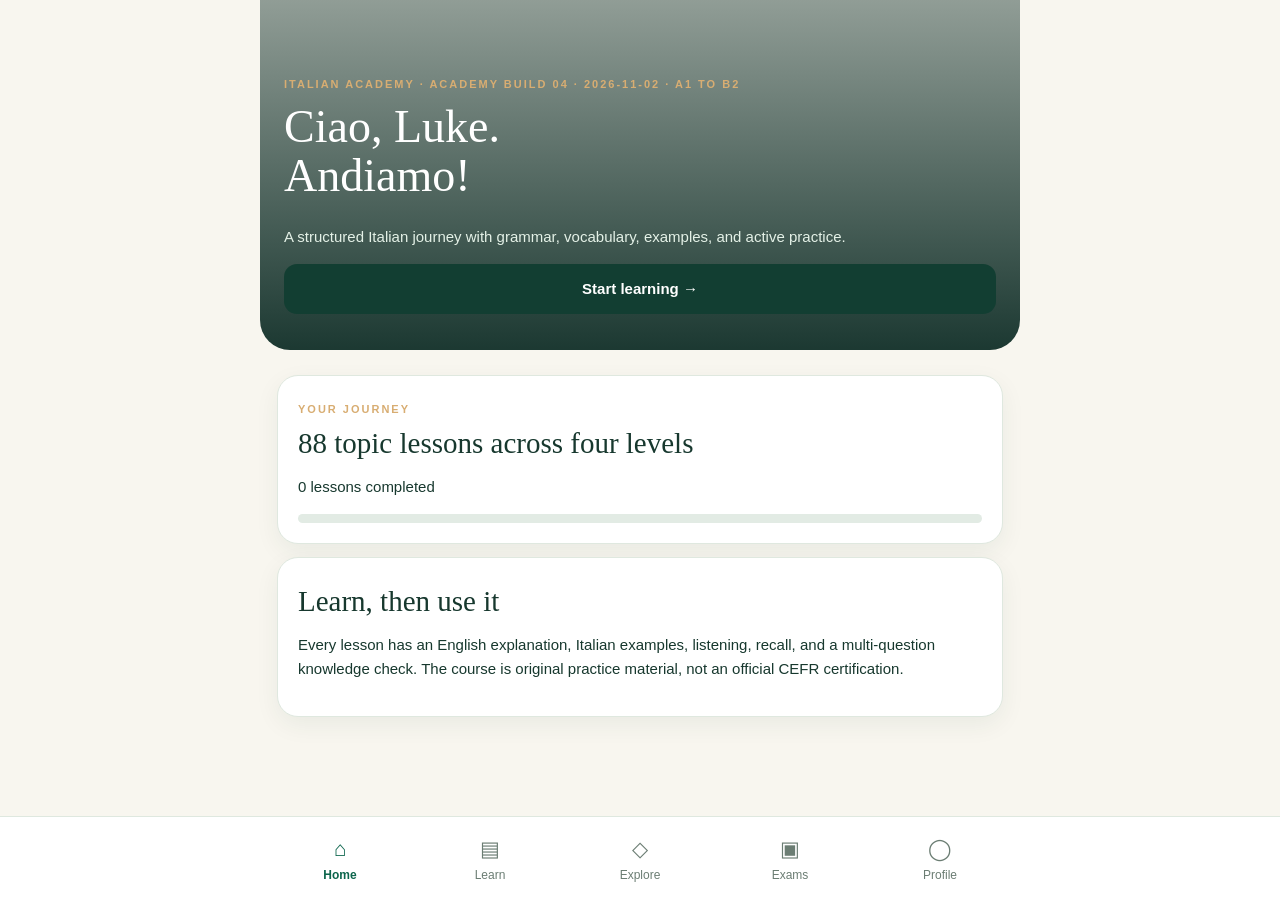
==== commit 5cc602b8: "Add files via upload" ====
--- a/index.html
+++ b/index.html
@@ -1,7 +1,7 @@
-<!doctype html><html lang="en"><head><meta charset="utf-8"><meta name="viewport" content="width=device-width,initial-scale=1,viewport-fit=cover"><meta name="theme-color" content="#123e32"><meta name="apple-mobile-web-app-capable" content="yes"><title>Italiano con Luke — VERIFIED BUILD 03</title><style>
+<!doctype html><html lang="en"><head><meta charset="utf-8"><meta name="viewport" content="width=device-width,initial-scale=1,viewport-fit=cover"><meta name="theme-color" content="#123e32"><meta name="apple-mobile-web-app-capable" content="yes"><title>Italiano con Luke — ACADEMY BUILD 04 · 2026-11-02</title><style>
 :root{--forest:#123e32;--sage:#dfece2;--cream:#f8f6ef;--gold:#d8ad72;--ink:#17382e;--muted:#667a70;--line:#dfe8df}*{box-sizing:border-box}body{margin:0;background:var(--cream);color:var(--ink);font:15px/1.6 -apple-system,BlinkMacSystemFont,'Segoe UI',sans-serif}button,input{font:inherit}button{cursor:pointer}main{max-width:760px;margin:auto;padding:0 17px 110px}.hero{margin:0 -17px 25px;background:linear-gradient(0deg,#0c2b24ee,#0c2b2470),url('https://images.unsplash.com/photo-1552832230-c0197dd311b5?w=1400&q=88') center/cover;color:#fff;padding:75px 24px 36px;border-radius:0 0 30px 30px;min-height:350px;display:flex;flex-direction:column;justify-content:end}.hero h1{font:normal 46px/1.05 Georgia,serif;margin:10px 0}.hero p{color:#e4f1e7}.eyebrow{font-size:11px;letter-spacing:2px;text-transform:uppercase;color:var(--gold);font-weight:800}.card{background:#fff;border:1px solid var(--line);border-radius:21px;padding:20px;margin:13px 0;box-shadow:0 8px 25px #153d3210}.card h2,.heading{font:normal 29px Georgia,serif;margin:7px 0 12px}.card h3{margin:6px 0 12px}.muted{color:var(--muted)}.btn{background:var(--forest);color:#fff;border:0;border-radius:13px;padding:13px 18px;font-weight:700}.btn.secondary{background:var(--sage);color:var(--forest)}.btn.full{width:100%;margin-top:12px}.top{display:flex;align-items:center;gap:14px;padding:23px 0 8px}.back{border:0;background:#e5eee6;border-radius:12px;padding:8px 14px;font-size:23px;color:var(--forest)}.levels{display:grid;grid-template-columns:repeat(4,1fr);gap:8px;margin:18px 0}.levels button{padding:14px 5px;border:1px solid var(--line);background:#fff;border-radius:13px;color:var(--forest);font-weight:800}.levels button.on{background:var(--forest);color:#fff}.lessonrow{display:flex;align-items:center;gap:13px;width:100%;text-align:left;border:1px solid var(--line);background:#fff;border-radius:16px;padding:14px;margin:9px 0;color:var(--ink)}.num{background:#e6f1e9;border-radius:12px;padding:9px;min-width:42px;text-align:center;color:#155747;font-weight:800}.grow{flex:1}.lessonrow small{display:block;color:var(--muted)}.rule{background:#f1f7f1;border-left:4px solid #36765e;border-radius:12px;padding:16px;line-height:1.85}.example{border-bottom:1px solid var(--line);padding:15px 0}.example:last-child{border:0}.italian{font-size:21px;font-weight:700;line-height:1.5}.sound{background:#e4f0e8;border:0;color:#195a46;border-radius:11px;padding:9px 13px;float:right}.choice{display:block;width:100%;text-align:left;background:#fff;border:1px solid #d4e1d9;border-radius:13px;padding:13px;margin:9px 0;color:var(--ink)}.choice.sel{border-color:#126b4e;background:#e9f4ed}.feedback{padding:14px;background:#f1f6f0;border-radius:12px;margin:12px 0}.feedback.bad{background:#fff0e9}.progress{height:9px;background:#e2ebe4;border-radius:20px;overflow:hidden}.progress div{height:100%;background:#2b8062}.tabs{position:fixed;bottom:0;left:0;right:0;display:flex;justify-content:center;background:#fffffff2;border-top:1px solid var(--line);padding:10px 5px calc(10px + env(safe-area-inset-bottom));z-index:4;backdrop-filter:blur(12px)}.tabs button{flex:1;max-width:150px;border:0;background:none;color:#6b7d73;padding:5px 2px;font-size:12px}.tabs button.on{color:#0c654c;font-weight:800}.tabs span{display:block;font-size:21px}.note{font-size:13px;color:#63766b}.row{display:flex;gap:10px;align-items:center;justify-content:space-between}.photo{width:100%;height:170px;object-fit:cover;border-radius:16px}.pill{display:inline-block;background:#e5f0e7;color:#1a624c;padding:5px 10px;border-radius:20px;font-size:12px;font-weight:700}.input{width:100%;border:1px solid #cdded1;border-radius:12px;padding:13px;font-size:16px}.mini{padding:12px;background:#f4f7f3;border-radius:12px;margin:12px 0}details{background:#f5f8f4;padding:13px;border-radius:12px;margin:9px 0}summary{cursor:pointer;font-weight:700}@media(max-width:390px){.hero h1{font-size:40px}.card{padding:16px}}</style></head><body><main id="app"><div class="hero"><h1>Italiano con Luke</h1><p>Opening your Italian academy…</p></div></main><nav class="tabs" id="nav"></nav><script>
 (function(){'use strict';
-var DATA={"A1":[{"title":"Greetings","topic":"Greetings and introductions","rule":"Ciao is informal and can mean hello or goodbye. Buongiorno is polite during the day; buonasera is used in the evening. Use arrivederci for a polite goodbye.","examples":[["Ciao! Come stai?","Hi! How are you?"],["Buongiorno, signora.","Good morning, madam."],["Buonasera, a tutti.","Good evening, everyone."],["Arrivederci, a domani!","Goodbye, see you tomorrow!"],["Sto bene, grazie.","I am well, thank you."]],"quiz":[{"q":"Translate into Italian: Hi! How are you?","a":"Ciao! Come stai?","choices":["Ciao! Come stai?","Buongiorno, signora.","Buonasera, a tutti.","Arrivederci, a domani!"],"why":"“Ciao! Come stai?” means “Hi! How are you?”. Ciao is informal and can mean hello or goodbye."},{"q":"Translate into Italian: Good morning, madam.","a":"Buongiorno, signora.","choices":["Buongiorno, signora.","Buonasera, a tutti.","Arrivederci, a domani!","Sto bene, grazie."],"why":"“Buongiorno, signora.” means “Good morning, madam.”. Ciao is informal and can mean hello or goodbye."},{"q":"Translate into Italian: Good evening, everyone.","a":"Buonasera, a tutti.","choices":["Buonasera, a tutti.","Arrivederci, a domani!","Sto bene, grazie.","Ciao! Come stai?"],"why":"“Buonasera, a tutti.” means “Good evening, everyone.”. Ciao is informal and can mean hello or goodbye."},{"q":"Translate into Italian: Goodbye, see you tomorrow!","a":"Arrivederci, a domani!","choices":["Arrivederci, a domani!","Sto bene, grazie.","Ciao! Come stai?","Buongiorno, signora."],"why":"“Arrivederci, a domani!” means “Goodbye, see you tomorrow!”. Ciao is informal and can mean hello or goodbye."},{"q":"Translate into Italian: I am well, thank you.","a":"Sto bene, grazie.","choices":["Sto bene, grazie.","Ciao! Come stai?","Buongiorno, signora.","Buonasera, a tutti."],"why":"“Sto bene, grazie.” means “I am well, thank you.”. Ciao is informal and can mean hello or goodbye."}]},{"title":"Introductions","topic":"Names and where you are from","rule":"Use Mi chiamo + name to introduce yourself. Come ti chiami? is informal; Come si chiama? is formal. Sono di + city means I am from that city.","examples":[["Mi chiamo Luke.","My name is Luke."],["Come ti chiami?","What is your name?"],["Piacere di conoscerti.","Nice to meet you."],["Sono di Londra.","I am from London."],["Lei come si chiama?","What is your name? (formal)"]],"quiz":[{"q":"Translate into Italian: My name is Luke.","a":"Mi chiamo Luke.","choices":["Mi chiamo Luke.","Come ti chiami?","Piacere di conoscerti.","Sono di Londra."],"why":"“Mi chiamo Luke.” means “My name is Luke.”. Use Mi chiamo + name to introduce yourself."},{"q":"Translate into Italian: What is your name?","a":"Come ti chiami?","choices":["Come ti chiami?","Piacere di conoscerti.","Sono di Londra.","Lei come si chiama?"],"why":"“Come ti chiami?” means “What is your name?”. Use Mi chiamo + name to introduce yourself."},{"q":"Translate into Italian: Nice to meet you.","a":"Piacere di conoscerti.","choices":["Piacere di conoscerti.","Sono di Londra.","Lei come si chiama?","Mi chiamo Luke."],"why":"“Piacere di conoscerti.” means “Nice to meet you.”. Use Mi chiamo + name to introduce yourself."},{"q":"Translate into Italian: I am from London.","a":"Sono di Londra.","choices":["Sono di Londra.","Lei come si chiama?","Mi chiamo Luke.","Come ti chiami?"],"why":"“Sono di Londra.” means “I am from London.”. Use Mi chiamo + name to introduce yourself."},{"q":"Translate into Italian: What is your name? (formal)","a":"Lei come si chiama?","choices":["Lei come si chiama?","Mi chiamo Luke.","Come ti chiami?","Piacere di conoscerti."],"why":"“Lei come si chiama?” means “What is your name? (formal)”. Use Mi chiamo + name to introduce yourself."}]},{"title":"Essere and avere","topic":"Essere and avere","rule":"Essere means to be: sono, sei, è, siamo, siete, sono. Avere means to have: ho, hai, ha, abbiamo, avete, hanno. Italian uses avere for age and hunger.","examples":[["Io sono italiano.","I am Italian."],["Tu sei pronto?","Are you ready?"],["Lei ha venti anni.","She is twenty years old."],["Abbiamo fame.","We are hungry."],["Siamo studenti.","We are students."]],"quiz":[{"q":"Translate into Italian: I am Italian.","a":"Io sono italiano.","choices":["Io sono italiano.","Tu sei pronto?","Lei ha venti anni.","Abbiamo fame."],"why":"“Io sono italiano.” means “I am Italian.”. Essere means to be: sono, sei, è, siamo, siete, sono."},{"q":"Translate into Italian: Are you ready?","a":"Tu sei pronto?","choices":["Tu sei pronto?","Lei ha venti anni.","Abbiamo fame.","Siamo studenti."],"why":"“Tu sei pronto?” means “Are you ready?”. Essere means to be: sono, sei, è, siamo, siete, sono."},{"q":"Translate into Italian: She is twenty years old.","a":"Lei ha venti anni.","choices":["Lei ha venti anni.","Abbiamo fame.","Siamo studenti.","Io sono italiano."],"why":"“Lei ha venti anni.” means “She is twenty years old.”. Essere means to be: sono, sei, è, siamo, siete, sono."},{"q":"Translate into Italian: We are hungry.","a":"Abbiamo fame.","choices":["Abbiamo fame.","Siamo studenti.","Io sono italiano.","Tu sei pronto?"],"why":"“Abbiamo fame.” means “We are hungry.”. Essere means to be: sono, sei, è, siamo, siete, sono."},{"q":"Translate into Italian: We are students.","a":"Siamo studenti.","choices":["Siamo studenti.","Io sono italiano.","Tu sei pronto?","Lei ha venti anni."],"why":"“Siamo studenti.” means “We are students.”. Essere means to be: sono, sei, è, siamo, siete, sono."}]},{"title":"Articles and gender","topic":"Il, lo, la, un, una","rule":"Italian nouns have grammatical gender. Common singular definite articles: il (masculine), lo (masculine before s+consonant or z), la (feminine), l’ (before a vowel). Indefinite: un, uno, una, un’.","examples":[["Il libro è nuovo.","The book is new."],["La casa è grande.","The house is big."],["Lo studente parla.","The student speaks."],["Un amico arriva.","A friend arrives."],["Un’amica arriva.","A female friend arrives."]],"quiz":[{"q":"Translate into Italian: The book is new.","a":"Il libro è nuovo.","choices":["Il libro è nuovo.","La casa è grande.","Lo studente parla.","Un amico arriva."],"why":"“Il libro è nuovo.” means “The book is new.”. Italian nouns have grammatical gender."},{"q":"Translate into Italian: The house is big.","a":"La casa è grande.","choices":["La casa è grande.","Lo studente parla.","Un amico arriva.","Un’amica arriva."],"why":"“La casa è grande.” means “The house is big.”. Italian nouns have grammatical gender."},{"q":"Translate into Italian: The student speaks.","a":"Lo studente parla.","choices":["Lo studente parla.","Un amico arriva.","Un’amica arriva.","Il libro è nuovo."],"why":"“Lo studente parla.” means “The student speaks.”. Italian nouns have grammatical gender."},{"q":"Translate into Italian: A friend arrives.","a":"Un amico arriva.","choices":["Un amico arriva.","Un’amica arriva.","Il libro è nuovo.","La casa è grande."],"why":"“Un amico arriva.” means “A friend arrives.”. Italian nouns have grammatical gender."},{"q":"Translate into Italian: A female friend arrives.","a":"Un’amica arriva.","choices":["Un’amica arriva.","Il libro è nuovo.","La casa è grande.","Lo studente parla."],"why":"“Un’amica arriva.” means “A female friend arrives.”. Italian nouns have grammatical gender."}]},{"title":"Plural nouns","topic":"Numbers and prices","rule":"Most masculine nouns ending -o change to -i; most feminine nouns ending -a change to -e. Nouns ending -e often change to -i. Articles must agree.","examples":[["Un libro, due libri.","One book, two books."],["Una ragazza, due ragazze.","One girl, two girls."],["Il cane, i cani.","The dog, the dogs."],["La lezione, le lezioni.","The lesson, the lessons."],["Le case sono belle.","The houses are beautiful."]],"quiz":[{"q":"Translate into Italian: One book, two books.","a":"Un libro, due libri.","choices":["Un libro, due libri.","Una ragazza, due ragazze.","Il cane, i cani.","La lezione, le lezioni."],"why":"“Un libro, due libri.” means “One book, two books.”. Most masculine nouns ending -o change to -i; most feminine nouns ending -a change to -e."},{"q":"Translate into Italian: One girl, two girls.","a":"Una ragazza, due ragazze.","choices":["Una ragazza, due ragazze.","Il cane, i cani.","La lezione, le lezioni.","Le case sono belle."],"why":"“Una ragazza, due ragazze.” means “One girl, two girls.”. Most masculine nouns ending -o change to -i; most feminine nouns ending -a change to -e."},{"q":"Translate into Italian: The dog, the dogs.","a":"Il cane, i cani.","choices":["Il cane, i cani.","La lezione, le lezioni.","Le case sono belle.","Un libro, due libri."],"why":"“Il cane, i cani.” means “The dog, the dogs.”. Most masculine nouns ending -o change to -i; most feminine nouns ending -a change to -e."},{"q":"Translate into Italian: The lesson, the lessons.","a":"La lezione, le lezioni.","choices":["La lezione, le lezioni.","Le case sono belle.","Un libro, due libri.","Una ragazza, due ragazze."],"why":"“La lezione, le lezioni.” means “The lesson, the lessons.”. Most masculine nouns ending -o change to -i; most feminine nouns ending -a change to -e."},{"q":"Translate into Italian: The houses are beautiful.","a":"Le case sono belle.","choices":["Le case sono belle.","Un libro, due libri.","Una ragazza, due ragazze.","Il cane, i cani."],"why":"“Le case sono belle.” means “The houses are beautiful.”. Most masculine nouns ending -o change to -i; most feminine nouns ending -a change to -e."}]},{"title":"Present tense -are","topic":"Ordering politely","rule":"For regular -are verbs such as parlare: parlo, parli, parla, parliamo, parlate, parlano. The subject pronoun is often omitted because the ending identifies the person.","examples":[["Parlo italiano.","I speak Italian."],["Tu lavori oggi?","Are you working today?"],["Lei studia medicina.","She studies medicine."],["Noi abitiamo a Roma.","We live in Rome."],["Loro parlano piano.","They speak quietly."]],"quiz":[{"q":"Translate into Italian: I speak Italian.","a":"Parlo italiano.","choices":["Parlo italiano.","Tu lavori oggi?","Lei studia medicina.","Noi abitiamo a Roma."],"why":"“Parlo italiano.” means “I speak Italian.”. For regular -are verbs such as parlare: parlo, parli, parla, parliamo, parlate, parlano."},{"q":"Translate into Italian: Are you working today?","a":"Tu lavori oggi?","choices":["Tu lavori oggi?","Lei studia medicina.","Noi abitiamo a Roma.","Loro parlano piano."],"why":"“Tu lavori oggi?” means “Are you working today?”. For regular -are verbs such as parlare: parlo, parli, parla, parliamo, parlate, parlano."},{"q":"Translate into Italian: She studies medicine.","a":"Lei studia medicina.","choices":["Lei studia medicina.","Noi abitiamo a Roma.","Loro parlano piano.","Parlo italiano."],"why":"“Lei studia medicina.” means “She studies medicine.”. For regular -are verbs such as parlare: parlo, parli, parla, parliamo, parlate, parlano."},{"q":"Translate into Italian: We live in Rome.","a":"Noi abitiamo a Roma.","choices":["Noi abitiamo a Roma.","Loro parlano piano.","Parlo italiano.","Tu lavori oggi?"],"why":"“Noi abitiamo a Roma.” means “We live in Rome.”. For regular -are verbs such as parlare: parlo, parli, parla, parliamo, parlate, parlano."},{"q":"Translate into Italian: They speak quietly.","a":"Loro parlano piano.","choices":["Loro parlano piano.","Parlo italiano.","Tu lavori oggi?","Lei studia medicina."],"why":"“Loro parlano piano.” means “They speak quietly.”. For regular -are verbs such as parlare: parlo, parli, parla, parliamo, parlate, parlano."}]},{"title":"Present tense -ere","topic":"Regular -are verbs","rule":"For regular -ere verbs such as prendere: prendo, prendi, prende, prendiamo, prendete, prendono. Not every -ere verb is regular; learn common exceptions separately.","examples":[["Prendo un caffè.","I have a coffee."],["Leggi un libro?","Are you reading a book?"],["Lei vende fiori.","She sells flowers."],["Prendiamo il treno.","We take the train."],["Scrivete spesso?","Do you write often?"]],"quiz":[{"q":"Translate into Italian: I have a coffee.","a":"Prendo un caffè.","choices":["Prendo un caffè.","Leggi un libro?","Lei vende fiori.","Prendiamo il treno."],"why":"“Prendo un caffè.” means “I have a coffee.”. For regular -ere verbs such as prendere: prendo, prendi, prende, prendiamo, prendete, prendono."},{"q":"Translate into Italian: Are you reading a book?","a":"Leggi un libro?","choices":["Leggi un libro?","Lei vende fiori.","Prendiamo il treno.","Scrivete spesso?"],"why":"“Leggi un libro?” means “Are you reading a book?”. For regular -ere verbs such as prendere: prendo, prendi, prende, prendiamo, prendete, prendono."},{"q":"Translate into Italian: She sells flowers.","a":"Lei vende fiori.","choices":["Lei vende fiori.","Prendiamo il treno.","Scrivete spesso?","Prendo un caffè."],"why":"“Lei vende fiori.” means “She sells flowers.”. For regular -ere verbs such as prendere: prendo, prendi, prende, prendiamo, prendete, prendono."},{"q":"Translate into Italian: We take the train.","a":"Prendiamo il treno.","choices":["Prendiamo il treno.","Scrivete spesso?","Prendo un caffè.","Leggi un libro?"],"why":"“Prendiamo il treno.” means “We take the train.”. For regular -ere verbs such as prendere: prendo, prendi, prende, prendiamo, prendete, prendono."},{"q":"Translate into Italian: Do you write often?","a":"Scrivete spesso?","choices":["Scrivete spesso?","Prendo un caffè.","Leggi un libro?","Lei vende fiori."],"why":"“Scrivete spesso?” means “Do you write often?”. For regular -ere verbs such as prendere: prendo, prendi, prende, prendiamo, prendete, prendono."}]},{"title":"Present tense -ire","topic":"People and relationships","rule":"Many -ire verbs use -o, -i, -e, -iamo, -ite, -ono, e.g. dormire. Some add -isc- in singular and third-person plural, e.g. capire: capisco, capisci, capisce, capiamo, capite, capiscono.","examples":[["Dormo otto ore.","I sleep eight hours."],["Partiamo domani.","We leave tomorrow."],["Capisco la domanda.","I understand the question."],["Finisci alle sei?","Do you finish at six?"],["Loro preferiscono il tè.","They prefer tea."]],"quiz":[{"q":"Translate into Italian: I sleep eight hours.","a":"Dormo otto ore.","choices":["Dormo otto ore.","Partiamo domani.","Capisco la domanda.","Finisci alle sei?"],"why":"“Dormo otto ore.” means “I sleep eight hours.”. Many -ire verbs use -o, -i, -e, -iamo, -ite, -ono, e."},{"q":"Translate into Italian: We leave tomorrow.","a":"Partiamo domani.","choices":["Partiamo domani.","Capisco la domanda.","Finisci alle sei?","Loro preferiscono il tè."],"why":"“Partiamo domani.” means “We leave tomorrow.”. Many -ire verbs use -o, -i, -e, -iamo, -ite, -ono, e."},{"q":"Translate into Italian: I understand the question.","a":"Capisco la domanda.","choices":["Capisco la domanda.","Finisci alle sei?","Loro preferiscono il tè.","Dormo otto ore."],"why":"“Capisco la domanda.” means “I understand the question.”. Many -ire verbs use -o, -i, -e, -iamo, -ite, -ono, e."},{"q":"Translate into Italian: Do you finish at six?","a":"Finisci alle sei?","choices":["Finisci alle sei?","Loro preferiscono il tè.","Dormo otto ore.","Partiamo domani."],"why":"“Finisci alle sei?” means “Do you finish at six?”. Many -ire verbs use -o, -i, -e, -iamo, -ite, -ono, e."},{"q":"Translate into Italian: They prefer tea.","a":"Loro preferiscono il tè.","choices":["Loro preferiscono il tè.","Dormo otto ore.","Partiamo domani.","Capisco la domanda."],"why":"“Loro preferiscono il tè.” means “They prefer tea.”. Many -ire verbs use -o, -i, -e, -iamo, -ite, -ono, e."}]},{"title":"Questions and negatives","topic":"Places and directions","rule":"Italian often forms yes/no questions with rising intonation, not a separate auxiliary. Put non immediately before the conjugated verb to make a negative. Question words include dove, quando, come, perché, quanto.","examples":[["Parli italiano?","Do you speak Italian?"],["Non capisco.","I do not understand."],["Dove abiti?","Where do you live?"],["Quando parti?","When do you leave?"],["Perché studi italiano?","Why do you study Italian?"]],"quiz":[{"q":"Translate into Italian: Do you speak Italian?","a":"Parli italiano?","choices":["Parli italiano?","Non capisco.","Dove abiti?","Quando parti?"],"why":"“Parli italiano?” means “Do you speak Italian?”. Italian often forms yes/no questions with rising intonation, not a separate auxiliary."},{"q":"Translate into Italian: I do not understand.","a":"Non capisco.","choices":["Non capisco.","Dove abiti?","Quando parti?","Perché studi italiano?"],"why":"“Non capisco.” means “I do not understand.”. Italian often forms yes/no questions with rising intonation, not a separate auxiliary."},{"q":"Translate into Italian: Where do you live?","a":"Dove abiti?","choices":["Dove abiti?","Quando parti?","Perché studi italiano?","Parli italiano?"],"why":"“Dove abiti?” means “Where do you live?”. Italian often forms yes/no questions with rising intonation, not a separate auxiliary."},{"q":"Translate into Italian: When do you leave?","a":"Quando parti?","choices":["Quando parti?","Perché studi italiano?","Parli italiano?","Non capisco."],"why":"“Quando parti?” means “When do you leave?”. Italian often forms yes/no questions with rising intonation, not a separate auxiliary."},{"q":"Translate into Italian: Why do you study Italian?","a":"Perché studi italiano?","choices":["Perché studi italiano?","Parli italiano?","Non capisco.","Dove abiti?"],"why":"“Perché studi italiano?” means “Why do you study Italian?”. Italian often forms yes/no questions with rising intonation, not a separate auxiliary."}]},{"title":"Adjectives and agreement","topic":"Eating in Italy","rule":"Adjectives usually agree with the noun in gender and number: bello/bella/belli/belle. Many follow the noun, though some common adjectives precede it. Adjectives ending -e typically form plural -i.","examples":[["Una macchina rossa.","A red car."],["Due macchine rosse.","Two red cars."],["Un ragazzo simpatico.","A nice boy."],["Le città sono grandi.","The cities are big."],["Una bella giornata.","A beautiful day."]],"quiz":[{"q":"Translate into Italian: A red car.","a":"Una macchina rossa.","choices":["Una macchina rossa.","Due macchine rosse.","Un ragazzo simpatico.","Le città sono grandi."],"why":"“Una macchina rossa.” means “A red car.”. Adjectives usually agree with the noun in gender and number: bello/bella/belli/belle."},{"q":"Translate into Italian: Two red cars.","a":"Due macchine rosse.","choices":["Due macchine rosse.","Un ragazzo simpatico.","Le città sono grandi.","Una bella giornata."],"why":"“Due macchine rosse.” means “Two red cars.”. Adjectives usually agree with the noun in gender and number: bello/bella/belli/belle."},{"q":"Translate into Italian: A nice boy.","a":"Un ragazzo simpatico.","choices":["Un ragazzo simpatico.","Le città sono grandi.","Una bella giornata.","Una macchina rossa."],"why":"“Un ragazzo simpatico.” means “A nice boy.”. Adjectives usually agree with the noun in gender and number: bello/bella/belli/belle."},{"q":"Translate into Italian: The cities are big.","a":"Le città sono grandi.","choices":["Le città sono grandi.","Una bella giornata.","Una macchina rossa.","Due macchine rosse."],"why":"“Le città sono grandi.” means “The cities are big.”. Adjectives usually agree with the noun in gender and number: bello/bella/belli/belle."},{"q":"Translate into Italian: A beautiful day.","a":"Una bella giornata.","choices":["Una bella giornata.","Una macchina rossa.","Due macchine rosse.","Un ragazzo simpatico."],"why":"“Una bella giornata.” means “A beautiful day.”. Adjectives usually agree with the noun in gender and number: bello/bella/belli/belle."}]},{"title":"Numbers and age","topic":"Common reflexive verbs","rule":"Italian numbers are used with avere to express age: ho ventuno anni. Use quanti anni hai? to ask someone’s age informally. For prices, use costa/costano.","examples":[["Ho ventuno anni.","I am twenty-one years old."],["Quanti anni hai?","How old are you?"],["Costa dodici euro.","It costs twelve euros."],["Siamo in tre.","There are three of us."],["Il treno parte alle nove.","The train leaves at nine."]],"quiz":[{"q":"Translate into Italian: I am twenty-one years old.","a":"Ho ventuno anni.","choices":["Ho ventuno anni.","Quanti anni hai?","Costa dodici euro.","Siamo in tre."],"why":"“Ho ventuno anni.” means “I am twenty-one years old.”. Italian numbers are used with avere to express age: ho ventuno anni."},{"q":"Translate into Italian: How old are you?","a":"Quanti anni hai?","choices":["Quanti anni hai?","Costa dodici euro.","Siamo in tre.","Il treno parte alle nove."],"why":"“Quanti anni hai?” means “How old are you?”. Italian numbers are used with avere to express age: ho ventuno anni."},{"q":"Translate into Italian: It costs twelve euros.","a":"Costa dodici euro.","choices":["Costa dodici euro.","Siamo in tre.","Il treno parte alle nove.","Ho ventuno anni."],"why":"“Costa dodici euro.” means “It costs twelve euros.”. Italian numbers are used with avere to express age: ho ventuno anni."},{"q":"Translate into Italian: There are three of us.","a":"Siamo in tre.","choices":["Siamo in tre.","Il treno parte alle nove.","Ho ventuno anni.","Quanti anni hai?"],"why":"“Siamo in tre.” means “There are three of us.”. Italian numbers are used with avere to express age: ho ventuno anni."},{"q":"Translate into Italian: The train leaves at nine.","a":"Il treno parte alle nove.","choices":["Il treno parte alle nove.","Ho ventuno anni.","Quanti anni hai?","Costa dodici euro."],"why":"“Il treno parte alle nove.” means “The train leaves at nine.”. Italian numbers are used with avere to express age: ho ventuno anni."}]},{"title":"At the café","topic":"Putting it together","rule":"Use vorrei + noun for a polite order; per favore means please. Un/una agree with the item. The barista may ask altro? meaning anything else?","examples":[["Vorrei un cappuccino, per favore.","I would like a cappuccino, please."],["Un cornetto e un caffè.","A croissant and a coffee."],["Quanto costa?","How much does it cost?"],["Il conto, per favore.","The bill, please."],["Basta così, grazie.","That is all, thank you."]],"quiz":[{"q":"Translate into Italian: I would like a cappuccino, please.","a":"Vorrei un cappuccino, per favore.","choices":["Vorrei un cappuccino, per favore.","Un cornetto e un caffè.","Quanto costa?","Il conto, per favore."],"why":"“Vorrei un cappuccino, per favore.” means “I would like a cappuccino, please.”. Use vorrei + noun for a polite order; per favore means please."},{"q":"Translate into Italian: A croissant and a coffee.","a":"Un cornetto e un caffè.","choices":["Un cornetto e un caffè.","Quanto costa?","Il conto, per favore.","Basta così, grazie."],"why":"“Un cornetto e un caffè.” means “A croissant and a coffee.”. Use vorrei + noun for a polite order; per favore means please."},{"q":"Translate into Italian: How much does it cost?","a":"Quanto costa?","choices":["Quanto costa?","Il conto, per favore.","Basta così, grazie.","Vorrei un cappuccino, per favore."],"why":"“Quanto costa?” means “How much does it cost?”. Use vorrei + noun for a polite order; per favore means please."},{"q":"Translate into Italian: The bill, please.","a":"Il conto, per favore.","choices":["Il conto, per favore.","Basta così, grazie.","Vorrei un cappuccino, per favore.","Un cornetto e un caffè."],"why":"“Il conto, per favore.” means “The bill, please.”. Use vorrei + noun for a polite order; per favore means please."},{"q":"Translate into Italian: That is all, thank you.","a":"Basta così, grazie.","choices":["Basta così, grazie.","Vorrei un cappuccino, per favore.","Un cornetto e un caffè.","Quanto costa?"],"why":"“Basta così, grazie.” means “That is all, thank you.”. Use vorrei + noun for a polite order; per favore means please."}]},{"title":"Family and possessives","topic":"il, lo, la, l’ and plural articles","rule":"Possessives agree with the possessed noun, not the owner: mio padre, mia sorella, i miei amici. With singular family members, the article is usually omitted: mia madre, tuo fratello.","examples":[["Mia sorella vive a Milano.","My sister lives in Milan."],["Mio padre lavora qui.","My father works here."],["I miei amici sono gentili.","My friends are kind."],["Hai fratelli?","Do you have siblings?"],["Sua madre è italiana.","His or her mother is Italian."]],"quiz":[{"q":"Translate into Italian: My sister lives in Milan.","a":"Mia sorella vive a Milano.","choices":["Mia sorella vive a Milano.","Mio padre lavora qui.","I miei amici sono gentili.","Hai fratelli?"],"why":"“Mia sorella vive a Milano.” means “My sister lives in Milan.”. Possessives agree with the possessed noun, not the owner: mio padre, mia sorella, i miei amici."},{"q":"Translate into Italian: My father works here.","a":"Mio padre lavora qui.","choices":["Mio padre lavora qui.","I miei amici sono gentili.","Hai fratelli?","Sua madre è italiana."],"why":"“Mio padre lavora qui.” means “My father works here.”. Possessives agree with the possessed noun, not the owner: mio padre, mia sorella, i miei amici."},{"q":"Translate into Italian: My friends are kind.","a":"I miei amici sono gentili.","choices":["I miei amici sono gentili.","Hai fratelli?","Sua madre è italiana.","Mia sorella vive a Milano."],"why":"“I miei amici sono gentili.” means “My friends are kind.”. Possessives agree with the possessed noun, not the owner: mio padre, mia sorella, i miei amici."},{"q":"Translate into Italian: Do you have siblings?","a":"Hai fratelli?","choices":["Hai fratelli?","Sua madre è italiana.","Mia sorella vive a Milano.","Mio padre lavora qui."],"why":"“Hai fratelli?” means “Do you have siblings?”. Possessives agree with the possessed noun, not the owner: mio padre, mia sorella, i miei amici."},{"q":"Translate into Italian: His or her mother is Italian.","a":"Sua madre è italiana.","choices":["Sua madre è italiana.","Mia sorella vive a Milano.","Mio padre lavora qui.","I miei amici sono gentili."],"why":"“Sua madre è italiana.” means “His or her mother is Italian.”. Possessives agree with the possessed noun, not the owner: mio padre, mia sorella, i miei amici."}]},{"title":"Days and routines","topic":"Regular -are verbs","rule":"Use the present tense for habits. Days of the week are usually lowercase. On Mondays can be expressed with il lunedì; lunedì alone can refer to a particular Monday.","examples":[["Mi sveglio alle sette.","I wake up at seven."],["Il lunedì lavoro.","I work on Mondays."],["Faccio colazione a casa.","I have breakfast at home."],["La sera leggo.","In the evening I read."],["Vado a letto presto.","I go to bed early."]],"quiz":[{"q":"Translate into Italian: I wake up at seven.","a":"Mi sveglio alle sette.","choices":["Mi sveglio alle sette.","Il lunedì lavoro.","Faccio colazione a casa.","La sera leggo."],"why":"“Mi sveglio alle sette.” means “I wake up at seven.”. Use the present tense for habits."},{"q":"Translate into Italian: I work on Mondays.","a":"Il lunedì lavoro.","choices":["Il lunedì lavoro.","Faccio colazione a casa.","La sera leggo.","Vado a letto presto."],"why":"“Il lunedì lavoro.” means “I work on Mondays.”. Use the present tense for habits."},{"q":"Translate into Italian: I have breakfast at home.","a":"Faccio colazione a casa.","choices":["Faccio colazione a casa.","La sera leggo.","Vado a letto presto.","Mi sveglio alle sette."],"why":"“Faccio colazione a casa.” means “I have breakfast at home.”. Use the present tense for habits."},{"q":"Translate into Italian: In the evening I read.","a":"La sera leggo.","choices":["La sera leggo.","Vado a letto presto.","Mi sveglio alle sette.","Il lunedì lavoro."],"why":"“La sera leggo.” means “In the evening I read.”. Use the present tense for habits."},{"q":"Translate into Italian: I go to bed early.","a":"Vado a letto presto.","choices":["Vado a letto presto.","Mi sveglio alle sette.","Il lunedì lavoro.","Faccio colazione a casa."],"why":"“Vado a letto presto.” means “I go to bed early.”. Use the present tense for habits."}]},{"title":"Prepositions of place","topic":"Regular -ere verbs","rule":"A often marks cities or destinations (a Roma); in often marks countries (in Italia) and certain places (in banca). Da marks origin or someone’s place; di can mark origin.","examples":[["Abito a Torino.","I live in Turin."],["Vivo in Italia.","I live in Italy."],["Vengo da Napoli.","I come from Naples."],["Sono in biblioteca.","I am in the library."],["Vado dal medico.","I am going to the doctor."]],"quiz":[{"q":"Translate into Italian: I live in Turin.","a":"Abito a Torino.","choices":["Abito a Torino.","Vivo in Italia.","Vengo da Napoli.","Sono in biblioteca."],"why":"“Abito a Torino.” means “I live in Turin.”. A often marks cities or destinations (a Roma); in often marks countries (in Italia) and certain places (in banca)."},{"q":"Translate into Italian: I live in Italy.","a":"Vivo in Italia.","choices":["Vivo in Italia.","Vengo da Napoli.","Sono in biblioteca.","Vado dal medico."],"why":"“Vivo in Italia.” means “I live in Italy.”. A often marks cities or destinations (a Roma); in often marks countries (in Italia) and certain places (in banca)."},{"q":"Translate into Italian: I come from Naples.","a":"Vengo da Napoli.","choices":["Vengo da Napoli.","Sono in biblioteca.","Vado dal medico.","Abito a Torino."],"why":"“Vengo da Napoli.” means “I come from Naples.”. A often marks cities or destinations (a Roma); in often marks countries (in Italia) and certain places (in banca)."},{"q":"Translate into Italian: I am in the library.","a":"Sono in biblioteca.","choices":["Sono in biblioteca.","Vado dal medico.","Abito a Torino.","Vivo in Italia."],"why":"“Sono in biblioteca.” means “I am in the library.”. A often marks cities or destinations (a Roma); in often marks countries (in Italia) and certain places (in banca)."},{"q":"Translate into Italian: I am going to the doctor.","a":"Vado dal medico.","choices":["Vado dal medico.","Abito a Torino.","Vivo in Italia.","Vengo da Napoli."],"why":"“Vado dal medico.” means “I am going to the doctor.”. A often marks cities or destinations (a Roma); in often marks countries (in Italia) and certain places (in banca)."}]},{"title":"C’è and ci sono","topic":"Regular -ire verbs","rule":"Use c’è for there is (singular) and ci sono for there are (plural). For questions, use c’è...? or ci sono...?; negatives use non c’è / non ci sono.","examples":[["C’è una farmacia qui?","Is there a pharmacy here?"],["Ci sono due musei.","There are two museums."],["Non c’è acqua.","There is no water."],["Ci sono molti studenti.","There are many students."],["C’è un problema.","There is a problem."]],"quiz":[{"q":"Translate into Italian: Is there a pharmacy here?","a":"C’è una farmacia qui?","choices":["C’è una farmacia qui?","Ci sono due musei.","Non c’è acqua.","Ci sono molti studenti."],"why":"“C’è una farmacia qui?” means “Is there a pharmacy here?”. Use c’è for there is (singular) and ci sono for there are (plural)."},{"q":"Translate into Italian: There are two museums.","a":"Ci sono due musei.","choices":["Ci sono due musei.","Non c’è acqua.","Ci sono molti studenti.","C’è un problema."],"why":"“Ci sono due musei.” means “There are two museums.”. Use c’è for there is (singular) and ci sono for there are (plural)."},{"q":"Translate into Italian: There is no water.","a":"Non c’è acqua.","choices":["Non c’è acqua.","Ci sono molti studenti.","C’è un problema.","C’è una farmacia qui?"],"why":"“Non c’è acqua.” means “There is no water.”. Use c’è for there is (singular) and ci sono for there are (plural)."},{"q":"Translate into Italian: There are many students.","a":"Ci sono molti studenti.","choices":["Ci sono molti studenti.","C’è un problema.","C’è una farmacia qui?","Ci sono due musei."],"why":"“Ci sono molti studenti.” means “There are many students.”. Use c’è for there is (singular) and ci sono for there are (plural)."},{"q":"Translate into Italian: There is a problem.","a":"C’è un problema.","choices":["C’è un problema.","C’è una farmacia qui?","Ci sono due musei.","Non c’è acqua."],"why":"“C’è un problema.” means “There is a problem.”. Use c’è for there is (singular) and ci sono for there are (plural)."}]},{"title":"Modal verbs","topic":"Non, dove, quando, perché","rule":"Potere (can), dovere (must), volere (want) are irregular and usually take an infinitive: posso parlare, devo studiare, voglio partire. Use vorrei for a polite request.","examples":[["Posso entrare?","May I come in?"],["Devo studiare oggi.","I must study today."],["Vuoi uscire stasera?","Do you want to go out tonight?"],["Non possiamo aspettare.","We cannot wait."],["Vorrei imparare italiano.","I would like to learn Italian."]],"quiz":[{"q":"Translate into Italian: May I come in?","a":"Posso entrare?","choices":["Posso entrare?","Devo studiare oggi.","Vuoi uscire stasera?","Non possiamo aspettare."],"why":"“Posso entrare?” means “May I come in?”. Potere (can), dovere (must), volere (want) are irregular and usually take an infinitive: posso parlare, devo studiare, voglio partire."},{"q":"Translate into Italian: I must study today.","a":"Devo studiare oggi.","choices":["Devo studiare oggi.","Vuoi uscire stasera?","Non possiamo aspettare.","Vorrei imparare italiano."],"why":"“Devo studiare oggi.” means “I must study today.”. Potere (can), dovere (must), volere (want) are irregular and usually take an infinitive: posso parlare, devo studiare, voglio partire."},{"q":"Translate into Italian: Do you want to go out tonight?","a":"Vuoi uscire stasera?","choices":["Vuoi uscire stasera?","Non possiamo aspettare.","Vorrei imparare italiano.","Posso entrare?"],"why":"“Vuoi uscire stasera?” means “Do you want to go out tonight?”. Potere (can), dovere (must), volere (want) are irregular and usually take an infinitive: posso parlare, devo studiare, voglio partire."},{"q":"Translate into Italian: We cannot wait.","a":"Non possiamo aspettare.","choices":["Non possiamo aspettare.","Vorrei imparare italiano.","Posso entrare?","Devo studiare oggi."],"why":"“Non possiamo aspettare.” means “We cannot wait.”. Potere (can), dovere (must), volere (want) are irregular and usually take an infinitive: posso parlare, devo studiare, voglio partire."},{"q":"Translate into Italian: I would like to learn Italian.","a":"Vorrei imparare italiano.","choices":["Vorrei imparare italiano.","Posso entrare?","Devo studiare oggi.","Vuoi uscire stasera?"],"why":"“Vorrei imparare italiano.” means “I would like to learn Italian.”. Potere (can), dovere (must), volere (want) are irregular and usually take an infinitive: posso parlare, devo studiare, voglio partire."}]},{"title":"Reflexive verbs","topic":"Masculine feminine singular plural","rule":"Reflexive verbs use mi, ti, si, ci, vi, si before the conjugated verb: mi alzo, ti lavi. The infinitive ends in -si, e.g. svegliarsi. The reflexive pronoun changes with the subject.","examples":[["Mi chiamo Luke.","My name is Luke."],["Mi alzo alle otto.","I get up at eight."],["Ti lavi le mani?","Do you wash your hands?"],["Ci prepariamo in fretta.","We get ready quickly."],["Si svegliano presto.","They wake up early."]],"quiz":[{"q":"Translate into Italian: My name is Luke.","a":"Mi chiamo Luke.","choices":["Mi chiamo Luke.","Mi alzo alle otto.","Ti lavi le mani?","Ci prepariamo in fretta."],"why":"“Mi chiamo Luke.” means “My name is Luke.”. Reflexive verbs use mi, ti, si, ci, vi, si before the conjugated verb: mi alzo, ti lavi."},{"q":"Translate into Italian: I get up at eight.","a":"Mi alzo alle otto.","choices":["Mi alzo alle otto.","Ti lavi le mani?","Ci prepariamo in fretta.","Si svegliano presto."],"why":"“Mi alzo alle otto.” means “I get up at eight.”. Reflexive verbs use mi, ti, si, ci, vi, si before the conjugated verb: mi alzo, ti lavi."},{"q":"Translate into Italian: Do you wash your hands?","a":"Ti lavi le mani?","choices":["Ti lavi le mani?","Ci prepariamo in fretta.","Si svegliano presto.","Mi chiamo Luke."],"why":"“Ti lavi le mani?” means “Do you wash your hands?”. Reflexive verbs use mi, ti, si, ci, vi, si before the conjugated verb: mi alzo, ti lavi."},{"q":"Translate into Italian: We get ready quickly.","a":"Ci prepariamo in fretta.","choices":["Ci prepariamo in fretta.","Si svegliano presto.","Mi chiamo Luke.","Mi alzo alle otto."],"why":"“Ci prepariamo in fretta.” means “We get ready quickly.”. Reflexive verbs use mi, ti, si, ci, vi, si before the conjugated verb: mi alzo, ti lavi."},{"q":"Translate into Italian: They wake up early.","a":"Si svegliano presto.","choices":["Si svegliano presto.","Mi chiamo Luke.","Mi alzo alle otto.","Ti lavi le mani?"],"why":"“Si svegliano presto.” means “They wake up early.”. Reflexive verbs use mi, ti, si, ci, vi, si before the conjugated verb: mi alzo, ti lavi."}]},{"title":"Shopping and clothes","topic":"A, in, di, da, con, per","rule":"Use quanto costa? for a singular price and quanto costano? for plural items. Mi piace / mi piacciono agree with what is liked, not the person who likes it.","examples":[["Quanto costa questa giacca?","How much does this jacket cost?"],["Vorrei provare questa camicia.","I would like to try on this shirt."],["Avete una taglia più grande?","Do you have a larger size?"],["Mi piacciono queste scarpe.","I like these shoes."],["Pago con la carta.","I pay by card."]],"quiz":[{"q":"Translate into Italian: How much does this jacket cost?","a":"Quanto costa questa giacca?","choices":["Quanto costa questa giacca?","Vorrei provare questa camicia.","Avete una taglia più grande?","Mi piacciono queste scarpe."],"why":"“Quanto costa questa giacca?” means “How much does this jacket cost?”. Use quanto costa? for a singular price and quanto costano? for plural items."},{"q":"Translate into Italian: I would like to try on this shirt.","a":"Vorrei provare questa camicia.","choices":["Vorrei provare questa camicia.","Avete una taglia più grande?","Mi piacciono queste scarpe.","Pago con la carta."],"why":"“Vorrei provare questa camicia.” means “I would like to try on this shirt.”. Use quanto costa? for a singular price and quanto costano? for plural items."},{"q":"Translate into Italian: Do you have a larger size?","a":"Avete una taglia più grande?","choices":["Avete una taglia più grande?","Mi piacciono queste scarpe.","Pago con la carta.","Quanto costa questa giacca?"],"why":"“Avete una taglia più grande?” means “Do you have a larger size?”. Use quanto costa? for a singular price and quanto costano? for plural items."},{"q":"Translate into Italian: I like these shoes.","a":"Mi piacciono queste scarpe.","choices":["Mi piacciono queste scarpe.","Pago con la carta.","Quanto costa questa giacca?","Vorrei provare questa camicia."],"why":"“Mi piacciono queste scarpe.” means “I like these shoes.”. Use quanto costa? for a singular price and quanto costano? for plural items."},{"q":"Translate into Italian: I pay by card.","a":"Pago con la carta.","choices":["Pago con la carta.","Quanto costa questa giacca?","Vorrei provare questa camicia.","Avete una taglia più grande?"],"why":"“Pago con la carta.” means “I pay by card.”. Use quanto costa? for a singular price and quanto costano? for plural items."}]},{"title":"Direct object pronouns","topic":"Reflexive verbs and frequency","rule":"Lo (him/it masculine), la (her/it feminine), li (them masculine), le (them feminine) replace a direct object and usually precede the conjugated verb.","examples":[["Lo conosco.","I know him."],["La vedo ogni giorno.","I see her every day."],["Li compro domani.","I will buy them tomorrow."],["Le ascolto spesso.","I listen to them often."],["Non lo capisco.","I do not understand it."]],"quiz":[{"q":"Translate into Italian: I know him.","a":"Lo conosco.","choices":["Lo conosco.","La vedo ogni giorno.","Li compro domani.","Le ascolto spesso."],"why":"“Lo conosco.” means “I know him.”. Lo (him/it masculine), la (her/it feminine), li (them masculine), le (them feminine) replace a direct object and usually precede the conjugated verb."},{"q":"Translate into Italian: I see her every day.","a":"La vedo ogni giorno.","choices":["La vedo ogni giorno.","Li compro domani.","Le ascolto spesso.","Non lo capisco."],"why":"“La vedo ogni giorno.” means “I see her every day.”. Lo (him/it masculine), la (her/it feminine), li (them masculine), le (them feminine) replace a direct object and usually precede the conjugated verb."},{"q":"Translate into Italian: I will buy them tomorrow.","a":"Li compro domani.","choices":["Li compro domani.","Le ascolto spesso.","Non lo capisco.","Lo conosco."],"why":"“Li compro domani.” means “I will buy them tomorrow.”. Lo (him/it masculine), la (her/it feminine), li (them masculine), le (them feminine) replace a direct object and usually precede the conjugated verb."},{"q":"Translate into Italian: I listen to them often.","a":"Le ascolto spesso.","choices":["Le ascolto spesso.","Non lo capisco.","Lo conosco.","La vedo ogni giorno."],"why":"“Le ascolto spesso.” means “I listen to them often.”. Lo (him/it masculine), la (her/it feminine), li (them masculine), le (them feminine) replace a direct object and usually precede the conjugated verb."},{"q":"Translate into Italian: I do not understand it.","a":"Non lo capisco.","choices":["Non lo capisco.","Lo conosco.","La vedo ogni giorno.","Li compro domani."],"why":"“Non lo capisco.” means “I do not understand it.”. Lo (him/it masculine), la (her/it feminine), li (them masculine), le (them feminine) replace a direct object and usually precede the conjugated verb."}]},{"title":"Passato prossimo introduction","topic":"Potere, volere, dovere","rule":"The passato prossimo describes completed past actions. It uses present avere or essere + past participle. Many transitive verbs take avere; movement/change-of-state verbs often take essere, with participle agreement.","examples":[["Ho mangiato una pizza.","I ate a pizza."],["Abbiamo visitato Roma.","We visited Rome."],["Sono arrivato ieri.","I arrived yesterday. (male speaker)"],["Lei è partita presto.","She left early."],["Hai studiato?","Did you study?"]],"quiz":[{"q":"Translate into Italian: I ate a pizza.","a":"Ho mangiato una pizza.","choices":["Ho mangiato una pizza.","Abbiamo visitato Roma.","Sono arrivato ieri.","Lei è partita presto."],"why":"“Ho mangiato una pizza.” means “I ate a pizza.”. The passato prossimo describes completed past actions."},{"q":"Translate into Italian: We visited Rome.","a":"Abbiamo visitato Roma.","choices":["Abbiamo visitato Roma.","Sono arrivato ieri.","Lei è partita presto.","Hai studiato?"],"why":"“Abbiamo visitato Roma.” means “We visited Rome.”. The passato prossimo describes completed past actions."},{"q":"Translate into Italian: I arrived yesterday. (male speaker)","a":"Sono arrivato ieri.","choices":["Sono arrivato ieri.","Lei è partita presto.","Hai studiato?","Ho mangiato una pizza."],"why":"“Sono arrivato ieri.” means “I arrived yesterday. (male speaker)”. The passato prossimo describes completed past actions."},{"q":"Translate into Italian: She left early.","a":"Lei è partita presto.","choices":["Lei è partita presto.","Hai studiato?","Ho mangiato una pizza.","Abbiamo visitato Roma."],"why":"“Lei è partita presto.” means “She left early.”. The passato prossimo describes completed past actions."},{"q":"Translate into Italian: Did you study?","a":"Hai studiato?","choices":["Hai studiato?","Ho mangiato una pizza.","Abbiamo visitato Roma.","Sono arrivato ieri."],"why":"“Hai studiato?” means “Did you study?”. The passato prossimo describes completed past actions."}]},{"title":"Directions and travel","topic":"Everyday communication","rule":"Use dov’è...? to ask where something is. Imperatives like gira and vai are informal singular; giri and vada are formal. A destra means right; a sinistra means left.","examples":[["Scusi, dov’è la stazione?","Excuse me, where is the station?"],["Gira a destra.","Turn right. (informal)"],["Vada sempre dritto.","Go straight ahead. (formal)"],["È vicino alla piazza.","It is near the square."],["Quanto tempo ci vuole?","How long does it take?"]],"quiz":[{"q":"Translate into Italian: Excuse me, where is the station?","a":"Scusi, dov’è la stazione?","choices":["Scusi, dov’è la stazione?","Gira a destra.","Vada sempre dritto.","È vicino alla piazza."],"why":"“Scusi, dov’è la stazione?” means “Excuse me, where is the station?”. Use dov’è."},{"q":"Translate into Italian: Turn right. (informal)","a":"Gira a destra.","choices":["Gira a destra.","Vada sempre dritto.","È vicino alla piazza.","Quanto tempo ci vuole?"],"why":"“Gira a destra.” means “Turn right. (informal)”. Use dov’è."},{"q":"Translate into Italian: Go straight ahead. (formal)","a":"Vada sempre dritto.","choices":["Vada sempre dritto.","È vicino alla piazza.","Quanto tempo ci vuole?","Scusi, dov’è la stazione?"],"why":"“Vada sempre dritto.” means “Go straight ahead. (formal)”. Use dov’è."},{"q":"Translate into Italian: It is near the square.","a":"È vicino alla piazza.","choices":["È vicino alla piazza.","Quanto tempo ci vuole?","Scusi, dov’è la stazione?","Gira a destra."],"why":"“È vicino alla piazza.” means “It is near the square.”. Use dov’è."},{"q":"Translate into Italian: How long does it take?","a":"Quanto tempo ci vuole?","choices":["Quanto tempo ci vuole?","Scusi, dov’è la stazione?","Gira a destra.","Vada sempre dritto."],"why":"“Quanto tempo ci vuole?” means “How long does it take?”. Use dov’è."}]}],"A2":[{"title":"Past Experiences","topic":"Passato prossimo","rule":"Mangiare takes avere in the passato prossimo. Study the pattern in the Italian sentence, compare it with the English meaning, and notice how the verb or noun changes with its context.","examples":[["Ho mangiato","I ate / I have eaten"],["Ieri ho visitato Roma.","Yesterday I visited Rome."]],"quiz":[{"q":"Choose the past of “mangiare” with io.","a":"Ho mangiato","choices":["Sono mangiare","Ho mangiato","Mangio ieri"],"why":"Mangiare takes avere in the passato prossimo."}]},{"title":"Travel Stories","topic":"Movement verbs in the past","rule":"Andare uses essere in compound tenses. Study the pattern in the Italian sentence, compare it with the English meaning, and notice how the verb or noun changes with its context.","examples":[["Sono arrivato","I arrived (masculine speaker)"],["Siamo andati a Firenze.","We went to Florence."]],"quiz":[{"q":"Choose the auxiliary for “andare”.","a":"Essere","choices":["Avere","Essere","Fare"],"why":"Andare uses essere in compound tenses."}]},{"title":"Describing the Past","topic":"Imperfetto","rule":"Imperfetto often describes repeated or ongoing past actions. Study the pattern in the Italian sentence, compare it with the English meaning, and notice how the verb or noun changes with its context.","examples":[["Da piccolo giocavo","When I was little, I used to play"],["Prima abitavo a New York.","I used to live in New York."]],"quiz":[{"q":"Which tense describes a past habit?","a":"Imperfetto","choices":["Futuro","Imperfetto","Imperativo"],"why":"Imperfetto often describes repeated or ongoing past actions."}]},{"title":"Plans & Predictions","topic":"Future simple","rule":"Partirò is the first-person future of partire. Study the pattern in the Italian sentence, compare it with the English meaning, and notice how the verb or noun changes with its context.","examples":[["Partirò domani","I will leave tomorrow"],["Visiteremo Venezia.","We will visit Venice."]],"quiz":[{"q":"Complete: Domani io ___.","a":"partirò","choices":["partivo","partirò","parto ieri"],"why":"Partirò is the first-person future of partire."}]},{"title":"At the Restaurant","topic":"Polite requests","rule":"Potrei is the conditional of potere. Study the pattern in the Italian sentence, compare it with the English meaning, and notice how the verb or noun changes with its context.","examples":[["Potrei avere il menù?","Could I have the menu?"],["Vorremmo un tavolo per due.","We would like a table for two."]],"quiz":[{"q":"What does “potrei” express?","a":"A polite request","choices":["A command","A polite request","A past habit"],"why":"Potrei is the conditional of potere."}]},{"title":"Shopping","topic":"Comparisons","rule":"Più costoso means more expensive. Study the pattern in the Italian sentence, compare it with the English meaning, and notice how the verb or noun changes with its context.","examples":[["Più grande di","Bigger than"],["Questo costa meno.","This costs less."]],"quiz":[{"q":"How do you say “more expensive”?","a":"Più costoso","choices":["Meno caro","Più costoso","Così grande"],"why":"Più costoso means more expensive."}]},{"title":"Pronouns","topic":"Direct objects","rule":"Lo replaces a masculine singular direct object. Study the pattern in the Italian sentence, compare it with the English meaning, and notice how the verb or noun changes with its context.","examples":[["Lo vedo","I see him / it"],["La conosco bene.","I know her well."]],"quiz":[{"q":"Replace “il libro” in “Leggo il libro”.","a":"Lo leggo","choices":["La leggo","Li leggo","Lo leggo"],"why":"Lo replaces a masculine singular direct object."}]},{"title":"Health","topic":"At the pharmacy","rule":"Mal di gola means a sore throat. Study the pattern in the Italian sentence, compare it with the English meaning, and notice how the verb or noun changes with its context.","examples":[["Mi fa male la testa","My head hurts"],["Ho bisogno di una farmacia.","I need a pharmacy."]],"quiz":[{"q":"What does “ho mal di gola” mean?","a":"I have a sore throat","choices":["I have a fever","I have a sore throat","I have a headache"],"why":"Mal di gola means a sore throat."}]},{"title":"Giving Instructions","topic":"Imperative","rule":"Parla is the tu imperative of parlare. Study the pattern in the Italian sentence, compare it with the English meaning, and notice how the verb or noun changes with its context.","examples":[["Ascolta!","Listen!"],["Prendi la seconda strada.","Take the second street."]],"quiz":[{"q":"Choose the informal singular command “Speak!”","a":"Parla!","choices":["Parliamo!","Parla!","Parlavo!"],"why":"Parla is the tu imperative of parlare."}]},{"title":"Daily Connections","topic":"Prepositions","rule":"A + il contracts to al. Study the pattern in the Italian sentence, compare it with the English meaning, and notice how the verb or noun changes with its context.","examples":[["Vado al cinema","I go to the cinema"],["Vengo dalla stazione.","I am coming from the station."]],"quiz":[{"q":"Complete: Vado ___ cinema.","a":"al","choices":["dal","nel","al"],"why":"A + il contracts to al."}]},{"title":"Making Plans","topic":"Invitations","rule":"Ci vediamo is a common way to arrange a meeting. Study the pattern in the Italian sentence, compare it with the English meaning, and notice how the verb or noun changes with its context.","examples":[["Ti va di uscire?","Do you feel like going out?"],["Ci vediamo alle otto.","See you at eight."]],"quiz":[{"q":"What does “ci vediamo” mean?","a":"See you","choices":["We eat","See you","We study"],"why":"Ci vediamo is a common way to arrange a meeting."}]},{"title":"A2 Review","topic":"Travel and everyday life","rule":"Mi piacerebbe expresses a hypothetical desire. Study the pattern in the Italian sentence, compare it with the English meaning, and notice how the verb or noun changes with its context.","examples":[["Mi piacerebbe","I would like"],["Mi piacerebbe imparare meglio.","I would like to learn better."]],"quiz":[{"q":"Which form expresses a wish politely?","a":"Mi piacerebbe","choices":["Mi piaceva ieri","Mi piacerebbe","Mi piaccio"],"why":"Mi piacerebbe expresses a hypothetical desire."}]},{"title":"Past with avere","topic":"Passato prossimo and participles","rule":"Passato prossimo uses a present-tense auxiliary plus past participle. Many transitive verbs use avere: ho mangiato, hai mangiato, ha mangiato.","examples":[["Ho mangiato una pizza.","I ate a pizza."],["Abbiamo visto un film.","We watched a movie."]],"quiz":[{"q":"Translate: I ate a pizza.","a":"Ho mangiato una pizza.","choices":["Ho mangiato una pizza.","Abbiamo visto un film.","Non lo so."],"why":"The model answer is “Ho mangiato una pizza.”. Notice the structure: Passato prossimo and participles."},{"q":"Translate: We watched a movie.","a":"Abbiamo visto un film.","choices":["Abbiamo visto un film.","Ho mangiato una pizza.","Non capisco."],"why":"The model answer is “Abbiamo visto un film.”."}]},{"title":"Past with essere","topic":"Movement and agreement","rule":"Many verbs of movement and change use essere in the passato prossimo. The participle agrees with the subject: sono arrivato / arrivata.","examples":[["Sono arrivato ieri.","I arrived yesterday."],["Maria è partita presto.","Maria left early."]],"quiz":[{"q":"Translate: I arrived yesterday.","a":"Sono arrivato ieri.","choices":["Sono arrivato ieri.","Maria è partita presto.","Non lo so."],"why":"The model answer is “Sono arrivato ieri.”. Notice the structure: Movement and agreement."},{"q":"Translate: Maria left early.","a":"Maria è partita presto.","choices":["Maria è partita presto.","Sono arrivato ieri.","Non capisco."],"why":"The model answer is “Maria è partita presto.”."}]},{"title":"Imperfect tense","topic":"Habits and background in the past","rule":"Imperfetto describes repeated past habits, ongoing past states, and background. Contrast it with passato prossimo for completed events.","examples":[["Da bambino giocavo fuori.","As a child I used to play outside."],["Pioveva quando sono uscito.","It was raining when I went out."]],"quiz":[{"q":"Translate: As a child I used to play outside.","a":"Da bambino giocavo fuori.","choices":["Da bambino giocavo fuori.","Pioveva quando sono uscito.","Non lo so."],"why":"The model answer is “Da bambino giocavo fuori.”. Notice the structure: Habits and background in the past."},{"q":"Translate: It was raining when I went out.","a":"Pioveva quando sono uscito.","choices":["Pioveva quando sono uscito.","Da bambino giocavo fuori.","Non capisco."],"why":"The model answer is “Pioveva quando sono uscito.”."}]},{"title":"Direct object pronouns","topic":"Lo, la, li, le","rule":"Focus on the structure: Lo, la, li, le. Read the two examples aloud, identify the verb forms and connectors, and then produce your own sentence without looking at the translation.","examples":[["Lo conosco bene.","I know him well."],["La vedo domani.","I will see her tomorrow."]],"quiz":[{"q":"Translate: I know him well.","a":"Lo conosco bene.","choices":["Lo conosco bene.","La vedo domani.","Non lo so."],"why":"The model answer is “Lo conosco bene.”. Notice the structure: Lo, la, li, le."},{"q":"Translate: I will see her tomorrow.","a":"La vedo domani.","choices":["La vedo domani.","Lo conosco bene.","Non capisco."],"why":"The model answer is “La vedo domani.”."}]},{"title":"Indirect object pronouns","topic":"Mi, ti, gli, le, ci, vi","rule":"Focus on the structure: Mi, ti, gli, le, ci, vi. Read the two examples aloud, identify the verb forms and connectors, and then produce your own sentence without looking at the translation.","examples":[["Gli scrivo stasera.","I will write to him tonight."],["Le telefono domani.","I will call her tomorrow."]],"quiz":[{"q":"Translate: I will write to him tonight.","a":"Gli scrivo stasera.","choices":["Gli scrivo stasera.","Le telefono domani.","Non lo so."],"why":"The model answer is “Gli scrivo stasera.”. Notice the structure: Mi, ti, gli, le, ci, vi."},{"q":"Translate: I will call her tomorrow.","a":"Le telefono domani.","choices":["Le telefono domani.","Gli scrivo stasera.","Non capisco."],"why":"The model answer is “Le telefono domani.”."}]},{"title":"Comparisons","topic":"Più, meno, come, di","rule":"Focus on the structure: Più, meno, come, di. Read the two examples aloud, identify the verb forms and connectors, and then produce your own sentence without looking at the translation.","examples":[["Roma è più grande di Siena.","Rome is bigger than Siena."],["Questo è meno caro.","This is less expensive."]],"quiz":[{"q":"Translate: Rome is bigger than Siena.","a":"Roma è più grande di Siena.","choices":["Roma è più grande di Siena.","Questo è meno caro.","Non lo so."],"why":"The model answer is “Roma è più grande di Siena.”. Notice the structure: Più, meno, come, di."},{"q":"Translate: This is less expensive.","a":"Questo è meno caro.","choices":["Questo è meno caro.","Roma è più grande di Siena.","Non capisco."],"why":"The model answer is “Questo è meno caro.”."}]},{"title":"Future tense","topic":"Futuro semplice","rule":"Focus on the structure: Futuro semplice. Read the two examples aloud, identify the verb forms and connectors, and then produce your own sentence without looking at the translation.","examples":[["Domani partirò.","I will leave tomorrow."],["Studieremo insieme.","We will study together."]],"quiz":[{"q":"Translate: I will leave tomorrow.","a":"Domani partirò.","choices":["Domani partirò.","Studieremo insieme.","Non lo so."],"why":"The model answer is “Domani partirò.”. Notice the structure: Futuro semplice."},{"q":"Translate: We will study together.","a":"Studieremo insieme.","choices":["Studieremo insieme.","Domani partirò.","Non capisco."],"why":"The model answer is “Studieremo insieme.”."}]},{"title":"Conditional polite requests","topic":"Vorrei and potrei","rule":"Focus on the structure: Vorrei and potrei. Read the two examples aloud, identify the verb forms and connectors, and then produce your own sentence without looking at the translation.","examples":[["Vorrei prenotare un tavolo.","I would like to book a table."],["Potresti aiutarmi?","Could you help me?"]],"quiz":[{"q":"Translate: I would like to book a table.","a":"Vorrei prenotare un tavolo.","choices":["Vorrei prenotare un tavolo.","Potresti aiutarmi?","Non lo so."],"why":"The model answer is “Vorrei prenotare un tavolo.”. Notice the structure: Vorrei and potrei."},{"q":"Translate: Could you help me?","a":"Potresti aiutarmi?","choices":["Potresti aiutarmi?","Vorrei prenotare un tavolo.","Non capisco."],"why":"The model answer is “Potresti aiutarmi?”."}]},{"title":"Relative clauses","topic":"Che and cui","rule":"Focus on the structure: Che and cui. Read the two examples aloud, identify the verb forms and connectors, and then produce your own sentence without looking at the translation.","examples":[["Il libro che leggo è bello.","The book I am reading is good."],["La persona con cui parlo è gentile.","The person I am talking with is kind."]],"quiz":[{"q":"Translate: The book I am reading is good.","a":"Il libro che leggo è bello.","choices":["Il libro che leggo è bello.","La persona con cui parlo è gentile.","Non lo so."],"why":"The model answer is “Il libro che leggo è bello.”. Notice the structure: Che and cui."},{"q":"Translate: The person I am talking with is kind.","a":"La persona con cui parlo è gentile.","choices":["La persona con cui parlo è gentile.","Il libro che leggo è bello.","Non capisco."],"why":"The model answer is “La persona con cui parlo è gentile.”."}]},{"title":"A2 final integration","topic":"Travel, work and narration","rule":"Focus on the structure: Travel, work and narration. Read the two examples aloud, identify the verb forms and connectors, and then produce your own sentence without looking at the translation.","examples":[["Ieri ho perso il treno.","Yesterday I missed the train."],["Potrebbe indicarmi la strada?","Could you show me the way?"]],"quiz":[{"q":"Translate: Yesterday I missed the train.","a":"Ieri ho perso il treno.","choices":["Ieri ho perso il treno.","Potrebbe indicarmi la strada?","Non lo so."],"why":"The model answer is “Ieri ho perso il treno.”. Notice the structure: Travel, work and narration."},{"q":"Translate: Could you show me the way?","a":"Potrebbe indicarmi la strada?","choices":["Potrebbe indicarmi la strada?","Ieri ho perso il treno.","Non capisco."],"why":"The model answer is “Potrebbe indicarmi la strada?”."}]}],"B1":[{"title":"Opinions","topic":"Expressing viewpoints","rule":"Secondo me introduces a personal opinion. Study the pattern in the Italian sentence, compare it with the English meaning, and notice how the verb or noun changes with its context.","examples":[["Secondo me","In my opinion"],["Secondo me è una buona idea.","In my opinion it is a good idea."]],"quiz":[{"q":"How do you say “In my opinion”?","a":"Secondo me","choices":["A causa di","Secondo me","Per esempio"],"why":"Secondo me introduces a personal opinion."}]},{"title":"Possibilities","topic":"Present conditional","rule":"Farei is the present conditional of fare. Study the pattern in the Italian sentence, compare it with the English meaning, and notice how the verb or noun changes with its context.","examples":[["Farei un viaggio","I would take a trip"],["Comprerei una casa al mare.","I would buy a house by the sea."]],"quiz":[{"q":"Choose “I would do”.","a":"Farei","choices":["Farò","Facevo","Farei"],"why":"Farei is the present conditional of fare."}]},{"title":"Uncertainty","topic":"Present subjunctive","rule":"Credo che often introduces the subjunctive. Study the pattern in the Italian sentence, compare it with the English meaning, and notice how the verb or noun changes with its context.","examples":[["Penso che sia","I think that it is"],["Credo che lui abbia ragione.","I believe he is right."]],"quiz":[{"q":"Complete: Credo che ___ importante.","a":"sia","choices":["è sempre","sia","sarà ieri"],"why":"Credo che often introduces the subjunctive."}]},{"title":"Explaining Reasons","topic":"Cause and effect","rule":"Dato che introduces a reason. Study the pattern in the Italian sentence, compare it with the English meaning, and notice how the verb or noun changes with its context.","examples":[["Dato che piove","Since it is raining"],["Resto a casa perché sono stanco.","I am staying home because I am tired."]],"quiz":[{"q":"What does “dato che” mean?","a":"Since / given that","choices":["Although","Since / given that","Unless"],"why":"Dato che introduces a reason."}]},{"title":"Narrating Events","topic":"Past tenses together","rule":"Imperfetto sets the background for a completed past event. Study the pattern in the Italian sentence, compare it with the English meaning, and notice how the verb or noun changes with its context.","examples":[["Mentre camminavo","While I was walking"],["Mentre studiavo, ha telefonato.","While I was studying, someone called."]],"quiz":[{"q":"Which tense sets the background?","a":"Imperfetto","choices":["Futuro","Imperfetto","Imperativo"],"why":"Imperfetto sets the background for a completed past event."}]},{"title":"Advice","topic":"Giving recommendations","rule":"Dovresti is a conditional form of dovere. Study the pattern in the Italian sentence, compare it with the English meaning, and notice how the verb or noun changes with its context.","examples":[["Dovresti riposare","You should rest"],["Al tuo posto, parlerei con lei.","In your place, I would speak with her."]],"quiz":[{"q":"How do you say “You should”?","a":"Dovresti","choices":["Devi ieri","Dovresti","Dovevi sempre"],"why":"Dovresti is a conditional form of dovere."}]},{"title":"At Work","topic":"Professional situations","rule":"Colloquio di lavoro means job interview. Study the pattern in the Italian sentence, compare it with the English meaning, and notice how the verb or noun changes with its context.","examples":[["Ho un colloquio","I have an interview"],["Sto cercando un nuovo lavoro.","I am looking for a new job."]],"quiz":[{"q":"What does “colloquio di lavoro” mean?","a":"Job interview","choices":["Work permit","Job interview","Office hours"],"why":"Colloquio di lavoro means job interview."}]},{"title":"Relative Clauses","topic":"Connecting ideas","rule":"Che can act as a relative pronoun. Study the pattern in the Italian sentence, compare it with the English meaning, and notice how the verb or noun changes with its context.","examples":[["La persona che conosco","The person I know"],["Il libro che leggo è interessante.","The book I am reading is interesting."]],"quiz":[{"q":"Which word introduces a relative clause?","a":"Che","choices":["Che","Ma","Se"],"why":"Che can act as a relative pronoun."}]},{"title":"Real Conversations","topic":"Disagreement politely","rule":"Però expresses contrast. Study the pattern in the Italian sentence, compare it with the English meaning, and notice how the verb or noun changes with its context.","examples":[["Non sono d’accordo","I disagree"],["Capisco, però la penso diversamente.","I understand, but I see it differently."]],"quiz":[{"q":"What does “però” mean?","a":"However / but","choices":["Therefore","However / but","Before"],"why":"Però expresses contrast."}]},{"title":"News & Media","topic":"Understanding reports","rule":"Notizia means a piece of news. Study the pattern in the Italian sentence, compare it with the English meaning, and notice how the verb or noun changes with its context.","examples":[["Secondo il giornale","According to the newspaper"],["La notizia è stata confermata.","The news has been confirmed."]],"quiz":[{"q":"What does “notizia” mean?","a":"News item","choices":["Novel","News item","Advertisement"],"why":"Notizia means a piece of news."}]},{"title":"Hypotheticals","topic":"If clauses","rule":"An unreal present condition often uses the imperfect subjunctive. Study the pattern in the Italian sentence, compare it with the English meaning, and notice how the verb or noun changes with its context.","examples":[["Se avessi tempo","If I had time"],["Se avessi tempo, viaggerei.","If I had time, I would travel."]],"quiz":[{"q":"Which verb follows se in this hypothetical?","a":"Avessi","choices":["Ho","Avessi","Avrò"],"why":"An unreal present condition often uses the imperfect subjunctive."}]},{"title":"B1 Review","topic":"Connected communication","rule":"Nonostante introduces a concession. Study the pattern in the Italian sentence, compare it with the English meaning, and notice how the verb or noun changes with its context.","examples":[["Nonostante tutto","Despite everything"],["Nonostante la pioggia, siamo usciti.","Despite the rain, we went out."]],"quiz":[{"q":"What does “nonostante” mean?","a":"Despite","choices":["Because","Despite","Before"],"why":"Nonostante introduces a concession."}]},{"title":"Past narration","topic":"Imperfetto vs passato prossimo","rule":"Focus on the structure: Imperfetto vs passato prossimo. Read the two examples aloud, identify the verb forms and connectors, and then produce your own sentence without looking at the translation.","examples":[["Mentre studiavo, è suonato il telefono.","While I was studying, the phone rang."],["Quando ero piccolo vivevo a Napoli.","When I was little I lived in Naples."]],"quiz":[{"q":"Translate: While I was studying, the phone rang.","a":"Mentre studiavo, è suonato il telefono.","choices":["Mentre studiavo, è suonato il telefono.","Quando ero piccolo vivevo a Napoli.","Non lo so."],"why":"The model answer is “Mentre studiavo, è suonato il telefono.”. Notice the structure: Imperfetto vs passato prossimo."},{"q":"Translate: When I was little I lived in Naples.","a":"Quando ero piccolo vivevo a Napoli.","choices":["Quando ero piccolo vivevo a Napoli.","Mentre studiavo, è suonato il telefono.","Non capisco."],"why":"The model answer is “Quando ero piccolo vivevo a Napoli.”."}]},{"title":"Present subjunctive","topic":"Congiuntivo presente","rule":"After expressions of uncertainty, opinion, hope, and emotion, Italian often uses congiuntivo: penso che sia, spero che tu stia.","examples":[["Penso che sia importante.","I think it is important."],["Spero che tu stia bene.","I hope you are well."]],"quiz":[{"q":"Translate: I think it is important.","a":"Penso che sia importante.","choices":["Penso che sia importante.","Spero che tu stia bene.","Non lo so."],"why":"The model answer is “Penso che sia importante.”. Notice the structure: Congiuntivo presente."},{"q":"Translate: I hope you are well.","a":"Spero che tu stia bene.","choices":["Spero che tu stia bene.","Penso che sia importante.","Non capisco."],"why":"The model answer is “Spero che tu stia bene.”."}]},{"title":"Opinions and arguments","topic":"Expressing agreement and disagreement","rule":"Focus on the structure: Expressing agreement and disagreement. Read the two examples aloud, identify the verb forms and connectors, and then produce your own sentence without looking at the translation.","examples":[["Secondo me, è una buona idea.","In my opinion, it is a good idea."],["Non sono del tutto d’accordo.","I do not entirely agree."]],"quiz":[{"q":"Translate: In my opinion, it is a good idea.","a":"Secondo me, è una buona idea.","choices":["Secondo me, è una buona idea.","Non sono del tutto d’accordo.","Non lo so."],"why":"The model answer is “Secondo me, è una buona idea.”. Notice the structure: Expressing agreement and disagreement."},{"q":"Translate: I do not entirely agree.","a":"Non sono del tutto d’accordo.","choices":["Non sono del tutto d’accordo.","Secondo me, è una buona idea.","Non capisco."],"why":"The model answer is “Non sono del tutto d’accordo.”."}]},{"title":"Conditional hypotheses","topic":"Se and conditional","rule":"Focus on the structure: Se and conditional. Read the two examples aloud, identify the verb forms and connectors, and then produce your own sentence without looking at the translation.","examples":[["Se avessi tempo, viaggerei.","If I had time, I would travel."],["Se piove, resto a casa.","If it rains, I stay home."]],"quiz":[{"q":"Translate: If I had time, I would travel.","a":"Se avessi tempo, viaggerei.","choices":["Se avessi tempo, viaggerei.","Se piove, resto a casa.","Non lo so."],"why":"The model answer is “Se avessi tempo, viaggerei.”. Notice the structure: Se and conditional."},{"q":"Translate: If it rains, I stay home.","a":"Se piove, resto a casa.","choices":["Se piove, resto a casa.","Se avessi tempo, viaggerei.","Non capisco."],"why":"The model answer is “Se piove, resto a casa.”."}]},{"title":"Indirect speech","topic":"Reporting what people say","rule":"Focus on the structure: Reporting what people say. Read the two examples aloud, identify the verb forms and connectors, and then produce your own sentence without looking at the translation.","examples":[["Marco dice che arriverà tardi.","Marco says he will arrive late."],["Mi ha detto che era stanco.","He told me he was tired."]],"quiz":[{"q":"Translate: Marco says he will arrive late.","a":"Marco dice che arriverà tardi.","choices":["Marco dice che arriverà tardi.","Mi ha detto che era stanco.","Non lo so."],"why":"The model answer is “Marco dice che arriverà tardi.”. Notice the structure: Reporting what people say."},{"q":"Translate: He told me he was tired.","a":"Mi ha detto che era stanco.","choices":["Mi ha detto che era stanco.","Marco dice che arriverà tardi.","Non capisco."],"why":"The model answer is “Mi ha detto che era stanco.”."}]},{"title":"Passive voice","topic":"Essere + past participle","rule":"Focus on the structure: Essere + past participle. Read the two examples aloud, identify the verb forms and connectors, and then produce your own sentence without looking at the translation.","examples":[["Il documento è stato firmato.","The document was signed."],["La porta viene chiusa alle otto.","The door is closed at eight."]],"quiz":[{"q":"Translate: The document was signed.","a":"Il documento è stato firmato.","choices":["Il documento è stato firmato.","La porta viene chiusa alle otto.","Non lo so."],"why":"The model answer is “Il documento è stato firmato.”. Notice the structure: Essere + past participle."},{"q":"Translate: The door is closed at eight.","a":"La porta viene chiusa alle otto.","choices":["La porta viene chiusa alle otto.","Il documento è stato firmato.","Non capisco."],"why":"The model answer is “La porta viene chiusa alle otto.”."}]},{"title":"Connectors","topic":"Benché, tuttavia, quindi","rule":"Focus on the structure: Benché, tuttavia, quindi. Read the two examples aloud, identify the verb forms and connectors, and then produce your own sentence without looking at the translation.","examples":[["È difficile, tuttavia è utile.","It is difficult; however, it is useful."],["Ero stanco, quindi sono tornato.","I was tired, so I went back."]],"quiz":[{"q":"Translate: It is difficult; however, it is useful.","a":"È difficile, tuttavia è utile.","choices":["È difficile, tuttavia è utile.","Ero stanco, quindi sono tornato.","Non lo so."],"why":"The model answer is “È difficile, tuttavia è utile.”. Notice the structure: Benché, tuttavia, quindi."},{"q":"Translate: I was tired, so I went back.","a":"Ero stanco, quindi sono tornato.","choices":["Ero stanco, quindi sono tornato.","È difficile, tuttavia è utile.","Non capisco."],"why":"The model answer is “Ero stanco, quindi sono tornato.”."}]},{"title":"Formal email","topic":"Professional Italian writing","rule":"Focus on the structure: Professional Italian writing. Read the two examples aloud, identify the verb forms and connectors, and then produce your own sentence without looking at the translation.","examples":[["Le scrivo per chiedere informazioni.","I am writing to request information."],["Resto in attesa di una risposta.","I look forward to a reply."]],"quiz":[{"q":"Translate: I am writing to request information.","a":"Le scrivo per chiedere informazioni.","choices":["Le scrivo per chiedere informazioni.","Resto in attesa di una risposta.","Non lo so."],"why":"The model answer is “Le scrivo per chiedere informazioni.”. Notice the structure: Professional Italian writing."},{"q":"Translate: I look forward to a reply.","a":"Resto in attesa di una risposta.","choices":["Resto in attesa di una risposta.","Le scrivo per chiedere informazioni.","Non capisco."],"why":"The model answer is “Resto in attesa di una risposta.”."}]},{"title":"Narrating experiences","topic":"Storytelling and sequencing","rule":"Focus on the structure: Storytelling and sequencing. Read the two examples aloud, identify the verb forms and connectors, and then produce your own sentence without looking at the translation.","examples":[["All’inizio ero nervoso.","At first I was nervous."],["Alla fine è andato tutto bene.","In the end everything went well."]],"quiz":[{"q":"Translate: At first I was nervous.","a":"All’inizio ero nervoso.","choices":["All’inizio ero nervoso.","Alla fine è andato tutto bene.","Non lo so."],"why":"The model answer is “All’inizio ero nervoso.”. Notice the structure: Storytelling and sequencing."},{"q":"Translate: In the end everything went well.","a":"Alla fine è andato tutto bene.","choices":["Alla fine è andato tutto bene.","All’inizio ero nervoso.","Non capisco."],"why":"The model answer is “Alla fine è andato tutto bene.”."}]},{"title":"B1 final integration","topic":"Discussion and storytelling","rule":"Focus on the structure: Discussion and storytelling. Read the two examples aloud, identify the verb forms and connectors, and then produce your own sentence without looking at the translation.","examples":[["Nonostante la pioggia, siamo usciti.","Despite the rain, we went out."],["Se fossi in te, aspetterei.","If I were you, I would wait."]],"quiz":[{"q":"Translate: Despite the rain, we went out.","a":"Nonostante la pioggia, siamo usciti.","choices":["Nonostante la pioggia, siamo usciti.","Se fossi in te, aspetterei.","Non lo so."],"why":"The model answer is “Nonostante la pioggia, siamo usciti.”. Notice the structure: Discussion and storytelling."},{"q":"Translate: If I were you, I would wait.","a":"Se fossi in te, aspetterei.","choices":["Se fossi in te, aspetterei.","Nonostante la pioggia, siamo usciti.","Non capisco."],"why":"The model answer is “Se fossi in te, aspetterei.”."}]}],"B2":[{"title":"Nuanced Opinions","topic":"Concession and contrast","rule":"Sebbene generally takes the subjunctive. Study the pattern in the Italian sentence, compare it with the English meaning, and notice how the verb or noun changes with its context.","examples":[["Sebbene sia difficile","Although it is difficult"],["Sebbene sia tardi, continueremo.","Although it is late, we will continue."]],"quiz":[{"q":"Which mood normally follows “sebbene”?","a":"Subjunctive","choices":["Indicative only","Subjunctive","Imperative"],"why":"Sebbene generally takes the subjunctive."}]},{"title":"Complex Hypotheticals","topic":"Past conditional","rule":"Avrei fatto is the past conditional of fare. Study the pattern in the Italian sentence, compare it with the English meaning, and notice how the verb or noun changes with its context.","examples":[["Avrei accettato","I would have accepted"],["Avrei partecipato se avessi potuto.","I would have participated if I could have."]],"quiz":[{"q":"Choose “I would have done”.","a":"Avrei fatto","choices":["Farò","Avrei fatto","Facevo"],"why":"Avrei fatto is the past conditional of fare."}]},{"title":"Formal Writing","topic":"Professional correspondence","rule":"In merito a is formal language for regarding. Study the pattern in the Italian sentence, compare it with the English meaning, and notice how the verb or noun changes with its context.","examples":[["In riferimento alla","With reference to"],["La contatto in merito alla richiesta.","I am contacting you regarding the request."]],"quiz":[{"q":"What does “in merito a” mean?","a":"Regarding","choices":["Despite","Regarding","Instead of"],"why":"In merito a is formal language for regarding."}]},{"title":"Reported Speech","topic":"Reporting statements","rule":"The past conditional can express future-in-the-past. Study the pattern in the Italian sentence, compare it with the English meaning, and notice how the verb or noun changes with its context.","examples":[["Ha detto che sarebbe","He / she said it would be"],["Mi ha detto che sarebbe arrivato.","He told me he would arrive."]],"quiz":[{"q":"What does “sarebbe arrivato” convey?","a":"Would have arrived / would arrive in past context","choices":["Arrives now","Would have arrived / would arrive in past context","Must arrive"],"why":"The past conditional can express future-in-the-past."}]},{"title":"Persuasion","topic":"Structured arguments","rule":"Dall’altro lato introduces a contrasting perspective. Study the pattern in the Italian sentence, compare it with the English meaning, and notice how the verb or noun changes with its context.","examples":[["Da un lato","On the one hand"],["Dall’altro lato, ci sono dei rischi.","On the other hand, there are risks."]],"quiz":[{"q":"How do you say “on the other hand”?","a":"Dall’altro lato","choices":["Perciò","Dall’altro lato","Inoltre"],"why":"Dall’altro lato introduces a contrasting perspective."}]},{"title":"Advanced Connectors","topic":"Consequences","rule":"Di conseguenza signals a result. Study the pattern in the Italian sentence, compare it with the English meaning, and notice how the verb or noun changes with its context.","examples":[["Di conseguenza","Consequently"],["Il treno era in ritardo; di conseguenza, ho perso la coincidenza.","The train was late; consequently, I missed my connection."]],"quiz":[{"q":"What does “di conseguenza” mean?","a":"Consequently","choices":["Nevertheless","Meanwhile","Consequently"],"why":"Di conseguenza signals a result."}]},{"title":"Passive Voice","topic":"Focus on the action","rule":"Essere + past participle can form the passive. Study the pattern in the Italian sentence, compare it with the English meaning, and notice how the verb or noun changes with its context.","examples":[["È stato approvato","It was approved"],["La proposta è stata discussa.","The proposal was discussed."]],"quiz":[{"q":"Which is passive?","a":"È stato approvato","choices":["Ha approvato","È stato approvato","Approva"],"why":"Essere + past participle can form the passive."}]},{"title":"Debating Ideas","topic":"Qualified agreement","rule":"This phrase limits the extent of agreement. Study the pattern in the Italian sentence, compare it with the English meaning, and notice how the verb or noun changes with its context.","examples":[["Fino a un certo punto","To a certain extent"],["Sono d’accordo fino a un certo punto.","I agree to a certain extent."]],"quiz":[{"q":"What does “fino a un certo punto” mean?","a":"To a certain extent","choices":["Absolutely","To a certain extent","Never"],"why":"This phrase limits the extent of agreement."}]},{"title":"Abstract Topics","topic":"Social issues","rule":"Sostenibilità means sustainability. Study the pattern in the Italian sentence, compare it with the English meaning, and notice how the verb or noun changes with its context.","examples":[["La sostenibilità","Sustainability"],["La sostenibilità richiede scelte responsabili.","Sustainability requires responsible choices."]],"quiz":[{"q":"What does “sostenibilità” mean?","a":"Sustainability","choices":["Security","Sustainability","Employment"],"why":"Sostenibilità means sustainability."}]},{"title":"Advanced Narrative","topic":"Past subjunctive","rule":"The imperfect subjunctive is used after certain past-tense expressions. Study the pattern in the Italian sentence, compare it with the English meaning, and notice how the verb or noun changes with its context.","examples":[["Pensavo che fosse","I thought it was"],["Speravo che tutto andasse bene.","I hoped everything would go well."]],"quiz":[{"q":"Complete: Speravo che ___ possibile.","a":"fosse","choices":["è","fosse","sarà"],"why":"The imperfect subjunctive is used after certain past-tense expressions."}]},{"title":"Academic Register","topic":"Summarizing evidence","rule":"Alla luce di frames a conclusion based on evidence. Study the pattern in the Italian sentence, compare it with the English meaning, and notice how the verb or noun changes with its context.","examples":[["Alla luce dei dati","In light of the data"],["Alla luce dei dati, la conclusione cambia.","In light of the data, the conclusion changes."]],"quiz":[{"q":"What does “alla luce di” mean?","a":"In light of","choices":["In place of","In light of","In spite of"],"why":"Alla luce di frames a conclusion based on evidence."}]},{"title":"B2 Review","topic":"Fluent expression","rule":"A prescindere da expresses independence from a condition. Study the pattern in the Italian sentence, compare it with the English meaning, and notice how the verb or noun changes with its context.","examples":[["A prescindere da","Regardless of"],["A prescindere dal risultato, continuerò.","Regardless of the result, I will continue."]],"quiz":[{"q":"What does “a prescindere da” mean?","a":"Regardless of","choices":["Thanks to","Before","Regardless of"],"why":"A prescindere da expresses independence from a condition."}]},{"title":"Advanced subjunctive","topic":"Congiuntivo imperfetto","rule":"Congiuntivo imperfetto is used after past-tense triggers and in hypothetical structures: pensavo che fosse; se avessi.","examples":[["Pensavo che fosse facile.","I thought it was easy."],["Volevo che venissi con noi.","I wanted you to come with us."]],"quiz":[{"q":"Translate: I thought it was easy.","a":"Pensavo che fosse facile.","choices":["Pensavo che fosse facile.","Volevo che venissi con noi.","Non lo so."],"why":"The model answer is “Pensavo che fosse facile.”. Notice the structure: Congiuntivo imperfetto."},{"q":"Translate: I wanted you to come with us.","a":"Volevo che venissi con noi.","choices":["Volevo che venissi con noi.","Pensavo che fosse facile.","Non capisco."],"why":"The model answer is “Volevo che venissi con noi.”."}]},{"title":"Past subjunctive","topic":"Congiuntivo passato","rule":"Focus on the structure: Congiuntivo passato. Read the two examples aloud, identify the verb forms and connectors, and then produce your own sentence without looking at the translation.","examples":[["Credo che abbia capito.","I believe he understood."],["Mi dispiace che tu sia partito.","I am sorry you left."]],"quiz":[{"q":"Translate: I believe he understood.","a":"Credo che abbia capito.","choices":["Credo che abbia capito.","Mi dispiace che tu sia partito.","Non lo so."],"why":"The model answer is “Credo che abbia capito.”. Notice the structure: Congiuntivo passato."},{"q":"Translate: I am sorry you left.","a":"Mi dispiace che tu sia partito.","choices":["Mi dispiace che tu sia partito.","Credo che abbia capito.","Non capisco."],"why":"The model answer is “Mi dispiace che tu sia partito.”."}]},{"title":"Hypothetical periods","topic":"Periodo ipotetico","rule":"Unreal present: se + imperfect subjunctive, conditional present. Unreal past: se + pluperfect subjunctive, conditional past.","examples":[["Se lo avessi saputo, sarei venuto.","If I had known, I would have come."],["Se studiassi di più, migliorerei.","If I studied more, I would improve."]],"quiz":[{"q":"Translate: If I had known, I would have come.","a":"Se lo avessi saputo, sarei venuto.","choices":["Se lo avessi saputo, sarei venuto.","Se studiassi di più, migliorerei.","Non lo so."],"why":"The model answer is “Se lo avessi saputo, sarei venuto.”. Notice the structure: Periodo ipotetico."},{"q":"Translate: If I studied more, I would improve.","a":"Se studiassi di più, migliorerei.","choices":["Se studiassi di più, migliorerei.","Se lo avessi saputo, sarei venuto.","Non capisco."],"why":"The model answer is “Se studiassi di più, migliorerei.”."}]},{"title":"Advanced pronouns","topic":"Ci and ne","rule":"Focus on the structure: Ci and ne. Read the two examples aloud, identify the verb forms and connectors, and then produce your own sentence without looking at the translation.","examples":[["Ne vorrei due.","I would like two of them."],["Ci penso domani.","I will think about it tomorrow."]],"quiz":[{"q":"Translate: I would like two of them.","a":"Ne vorrei due.","choices":["Ne vorrei due.","Ci penso domani.","Non lo so."],"why":"The model answer is “Ne vorrei due.”. Notice the structure: Ci and ne."},{"q":"Translate: I will think about it tomorrow.","a":"Ci penso domani.","choices":["Ci penso domani.","Ne vorrei due.","Non capisco."],"why":"The model answer is “Ci penso domani.”."}]},{"title":"Register and nuance","topic":"Formal vs informal expression","rule":"Focus on the structure: Formal vs informal expression. Read the two examples aloud, identify the verb forms and connectors, and then produce your own sentence without looking at the translation.","examples":[["Desidererei ulteriori chiarimenti.","I would appreciate further clarification."],["Potrebbe cortesemente confermare?","Could you kindly confirm?"]],"quiz":[{"q":"Translate: I would appreciate further clarification.","a":"Desidererei ulteriori chiarimenti.","choices":["Desidererei ulteriori chiarimenti.","Potrebbe cortesemente confermare?","Non lo so."],"why":"The model answer is “Desidererei ulteriori chiarimenti.”. Notice the structure: Formal vs informal expression."},{"q":"Translate: Could you kindly confirm?","a":"Potrebbe cortesemente confermare?","choices":["Potrebbe cortesemente confermare?","Desidererei ulteriori chiarimenti.","Non capisco."],"why":"The model answer is “Potrebbe cortesemente confermare?”."}]},{"title":"Argumentation","topic":"Concessions and counterarguments","rule":"Focus on the structure: Concessions and counterarguments. Read the two examples aloud, identify the verb forms and connectors, and then produce your own sentence without looking at the translation.","examples":[["Sebbene sia costoso, ne vale la pena.","Although it is expensive, it is worth it."],["D’altra parte, ci sono rischi.","On the other hand, there are risks."]],"quiz":[{"q":"Translate: Although it is expensive, it is worth it.","a":"Sebbene sia costoso, ne vale la pena.","choices":["Sebbene sia costoso, ne vale la pena.","D’altra parte, ci sono rischi.","Non lo so."],"why":"The model answer is “Sebbene sia costoso, ne vale la pena.”. Notice the structure: Concessions and counterarguments."},{"q":"Translate: On the other hand, there are risks.","a":"D’altra parte, ci sono rischi.","choices":["D’altra parte, ci sono rischi.","Sebbene sia costoso, ne vale la pena.","Non capisco."],"why":"The model answer is “D’altra parte, ci sono rischi.”."}]},{"title":"Complex passive","topic":"Si passivante and impersonale","rule":"Focus on the structure: Si passivante and impersonale. Read the two examples aloud, identify the verb forms and connectors, and then produce your own sentence without looking at the translation.","examples":[["Si vendono appartamenti.","Apartments are for sale."],["Si dice che sia vero.","It is said to be true."]],"quiz":[{"q":"Translate: Apartments are for sale.","a":"Si vendono appartamenti.","choices":["Si vendono appartamenti.","Si dice che sia vero.","Non lo so."],"why":"The model answer is “Si vendono appartamenti.”. Notice the structure: Si passivante and impersonale."},{"q":"Translate: It is said to be true.","a":"Si dice che sia vero.","choices":["Si dice che sia vero.","Si vendono appartamenti.","Non capisco."],"why":"The model answer is “Si dice che sia vero.”."}]},{"title":"Advanced reported speech","topic":"Sequence of tenses","rule":"Focus on the structure: Sequence of tenses. Read the two examples aloud, identify the verb forms and connectors, and then produce your own sentence without looking at the translation.","examples":[["Disse che sarebbe arrivato.","He said he would arrive."],["Pensavo che avesse già finito.","I thought he had already finished."]],"quiz":[{"q":"Translate: He said he would arrive.","a":"Disse che sarebbe arrivato.","choices":["Disse che sarebbe arrivato.","Pensavo che avesse già finito.","Non lo so."],"why":"The model answer is “Disse che sarebbe arrivato.”. Notice the structure: Sequence of tenses."},{"q":"Translate: I thought he had already finished.","a":"Pensavo che avesse già finito.","choices":["Pensavo che avesse già finito.","Disse che sarebbe arrivato.","Non capisco."],"why":"The model answer is “Pensavo che avesse già finito.”."}]},{"title":"Debate and persuasion","topic":"Structured oral arguments","rule":"Focus on the structure: Structured oral arguments. Read the two examples aloud, identify the verb forms and connectors, and then produce your own sentence without looking at the translation.","examples":[["Ritengo opportuno considerare i dati.","I believe it appropriate to consider the data."],["In conclusione, propongo una soluzione.","In conclusion, I propose a solution."]],"quiz":[{"q":"Translate: I believe it appropriate to consider the data.","a":"Ritengo opportuno considerare i dati.","choices":["Ritengo opportuno considerare i dati.","In conclusione, propongo una soluzione.","Non lo so."],"why":"The model answer is “Ritengo opportuno considerare i dati.”. Notice the structure: Structured oral arguments."},{"q":"Translate: In conclusion, I propose a solution.","a":"In conclusione, propongo una soluzione.","choices":["In conclusione, propongo una soluzione.","Ritengo opportuno considerare i dati.","Non capisco."],"why":"The model answer is “In conclusione, propongo una soluzione.”."}]},{"title":"B2 final integration","topic":"Academic and professional fluency","rule":"Focus on the structure: Academic and professional fluency. Read the two examples aloud, identify the verb forms and connectors, and then produce your own sentence without looking at the translation.","examples":[["Pur riconoscendo i vantaggi, nutro dei dubbi.","While acknowledging the benefits, I have doubts."],["Sarebbe auspicabile intervenire subito.","It would be desirable to act immediately."]],"quiz":[{"q":"Translate: While acknowledging the benefits, I have doubts.","a":"Pur riconoscendo i vantaggi, nutro dei dubbi.","choices":["Pur riconoscendo i vantaggi, nutro dei dubbi.","Sarebbe auspicabile intervenire subito.","Non lo so."],"why":"The model answer is “Pur riconoscendo i vantaggi, nutro dei dubbi.”. Notice the structure: Academic and professional fluency."},{"q":"Translate: It would be desirable to act immediately.","a":"Sarebbe auspicabile intervenire subito.","choices":["Sarebbe auspicabile intervenire subito.","Pur riconoscendo i vantaggi, nutro dei dubbi.","Non capisco."],"why":"The model answer is “Sarebbe auspicabile intervenire subito.”."}]}]};
+var DATA={"A1":[{"title":"First Words","topic":"Greetings and introductions","rule":"Italian greetings depend on context. Ciao is informal and can mean hello or goodbye; buongiorno is a polite daytime greeting; buonasera is used later in the day. Use Lei with strangers in formal situations.","examples":[["Ciao","Hi / Bye"],["Ciao, Luke!","Hi, Luke!"],["Buongiorno, signora.","Good morning, ma’am."],["Buonasera, come sta?","Good evening, how are you? (formal)"],["Piacere di conoscerti.","Nice to meet you. (informal)"],["Arrivederci, a domani!","Goodbye, see you tomorrow!"]],"quiz":[{"q":"How do you say “Good morning”?","a":"Buongiorno","choices":["Buonasera","Buongiorno","Arrivederci"],"why":"Buongiorno is a greeting used in the morning and daytime."}]},{"title":"Meet Someone","topic":"Names and where you are from","rule":"Mi chiamo + name introduces yourself. Come ti chiami? is informal; Come si chiama? is formal. Sono di + city or country indicates origin. Abito a + city means I live in.","examples":[["Mi chiamo Luke","My name is Luke"],["Sono di New York.","I am from New York."],["Come ti chiami?","What is your name? (informal)"],["Mi chiamo Luca.","My name is Luca."],["Di dove sei?","Where are you from?"],["Sono di Madrid, ma abito a Roma.","I am from Madrid, but I live in Rome."]],"quiz":[{"q":"How do you say “My name is Luke”?","a":"Mi chiamo Luke","choices":["Ho Luke","Mi chiamo Luke","Sono Luke anni"],"why":"Mi chiamo means “my name is”."}]},{"title":"Be & Have","topic":"Essere and avere","rule":"Essere (to be): sono, sei, è, siamo, siete, sono. Avere (to have): ho, hai, ha, abbiamo, avete, hanno. Italian uses avere for age: ho vent’anni, literally “I have twenty years.”","examples":[["Sono americano","I am American"],["Ho venti anni.","I am twenty years old."],["Io sono studente.","I am a student."],["Tu sei italiano?","Are you Italian?"],["Lei ha una sorella.","She has a sister."],["Abbiamo due libri.","We have two books."]],"quiz":[{"q":"Choose “I have”","a":"Ho","choices":["Sono","Hai","Ho"],"why":"Ho is the first-person form of avere (to have)."}]},{"title":"Articles","topic":"Il, lo, la, un, una","rule":"Definite articles agree with gender and number: il libro / i libri, la casa / le case, lo studente / gli studenti. Use l’ before vowels: l’amico, l’amica. Indefinite articles: un libro, uno studente, una casa, un’amica.","examples":[["Il libro","The book"],["La casa è bella.","The house is beautiful."],["Il ragazzo legge.","The boy reads."],["Lo studente parla.","The student speaks."],["L’amica arriva.","The female friend arrives."],["Una ragazza e un ragazzo.","A girl and a boy."]],"quiz":[{"q":"Which article goes with “casa”?","a":"La","choices":["Il","La","Lo"],"why":"Casa is a feminine singular noun."}]},{"title":"Everyday Numbers","topic":"Numbers and prices","rule":"Numbers 1–10: uno, due, tre, quattro, cinque, sei, sette, otto, nove, dieci. For prices ask Quanto costa? (singular) or Quanto costano? (plural). Euro remains euro in the plural.","examples":[["Quanto costa?","How much does it cost?"],["Costa cinque euro.","It costs five euros."],["Due cappuccini, per favore.","Two cappuccinos, please."],["Costa otto euro.","It costs eight euros."],["Quanto costano queste mele?","How much do these apples cost?"],["Ho tre fratelli.","I have three brothers."]],"quiz":[{"q":"How do you say “five”?","a":"Cinque","choices":["Quattro","Cinque","Sei"],"why":"Cinque means five."}]},{"title":"At the Café","topic":"Ordering politely","rule":"Vorrei + noun is a polite request (“I would like”). Un caffè in Italy usually means an espresso. Use per favore (please) and grazie (thank you). To ask for the bill: Il conto, per favore.","examples":[["Un caffè, per favore","A coffee, please"],["Vorrei un cappuccino.","I would like a cappuccino."],["Vorrei un tè, per favore.","I would like a tea, please."],["Prendo un espresso.","I’ll have an espresso."],["Il conto, per favore.","The bill, please."],["Posso pagare con carta?","Can I pay by card?"]],"quiz":[{"q":"What does “vorrei” mean?","a":"I would like","choices":["I have","I would like","I am"],"why":"Vorrei is a polite way to ask for something."}]},{"title":"Present Tense","topic":"Regular -are verbs","rule":"For regular -are verbs, remove -are and add -o, -i, -a, -iamo, -ate, -ano. Parlare: parlo, parli, parla, parliamo, parlate, parlano. The subject pronoun is often omitted because the ending identifies the subject.","examples":[["Parlo italiano","I speak Italian"],["Studio ogni giorno.","I study every day."],["Parlo italiano ogni giorno.","I speak Italian every day."],["Tu lavori a Roma.","You work in Rome."],["Studiamo insieme.","We study together."],["Loro abitano qui.","They live here."]],"quiz":[{"q":"Complete: Io ___ italiano.","a":"parlo","choices":["parli","parla","parlo"],"why":"The io form of parlare is parlo."}]},{"title":"Family","topic":"People and relationships","rule":"Family nouns include madre, padre, fratello, sorella, figlio, figlia. With a singular unmodified family member, Italian often omits the definite article after a possessive: mia madre, tuo fratello; but la mia sorellina takes the article.","examples":[["Mia sorella","My sister"],["Mio padre lavora.","My father works."],["Mia madre vive a Milano.","My mother lives in Milan."],["Ho una sorella e due fratelli.","I have a sister and two brothers."],["Questo è mio padre.","This is my father."],["La mia famiglia è grande.","My family is big."]],"quiz":[{"q":"What does “fratello” mean?","a":"Brother","choices":["Sister","Brother","Mother"],"why":"Fratello means brother."}]},{"title":"Around Town","topic":"Places and directions","rule":"Use c’è (there is) and ci sono (there are). For locations use vicino a (near), lontano da (far from), davanti a (in front of), dietro (behind). Dov’è...? asks where something is.","examples":[["Dov’è la stazione?","Where is the station?"],["La banca è a destra.","The bank is on the right."],["Dov’è la farmacia?","Where is the pharmacy?"],["C’è una banca qui vicino?","Is there a bank nearby?"],["La stazione è davanti al museo.","The station is in front of the museum."],["Ci sono due supermercati.","There are two supermarkets."]],"quiz":[{"q":"What does “a sinistra” mean?","a":"To the left","choices":["To the right","Straight ahead","To the left"],"why":"A sinistra means to the left."}]},{"title":"Food & Drinks","topic":"Eating in Italy","rule":"Food nouns have gender: il pane, la pasta, l’acqua. Mi piace + singular noun or infinitive; mi piacciono + plural noun. Preferisco means “I prefer”.","examples":[["L’acqua","Water"],["Mangio la pasta.","I eat pasta."],["Mi piace la pizza.","I like pizza."],["Mi piacciono le fragole.","I like strawberries."],["Preferisco l’acqua naturale.","I prefer still water."],["Non mangio carne.","I do not eat meat."]],"quiz":[{"q":"How do you say “water”?","a":"Acqua","choices":["Pane","Acqua","Latte"],"why":"Acqua is water."}]},{"title":"Daily Routine","topic":"Common reflexive verbs","rule":"Reflexive verbs use mi, ti, si, ci, vi, si. Svegliarsi: mi sveglio, ti svegli, si sveglia. The reflexive pronoun changes with the subject. Use alle + time: alle sette.","examples":[["Mi sveglio presto","I wake up early"],["Mi alzo alle sette.","I get up at seven."],["Mi sveglio alle sette.","I wake up at seven."],["Mi lavo e mi vesto.","I wash and get dressed."],["Ci alziamo presto.","We get up early."],["Vado a dormire alle undici.","I go to sleep at eleven."]],"quiz":[{"q":"What does “mi sveglio” mean?","a":"I wake up","choices":["I go out","I wake up","I go to bed"],"why":"Svegliarsi means to wake up."}]},{"title":"A1 Review","topic":"Putting it together","rule":"Arrivederci is a standard polite goodbye.","examples":[["Come stai?","How are you?"],["Sto bene, grazie.","I am well, thank you."]],"quiz":[{"q":"Which is a polite way to say goodbye?","a":"Arrivederci","choices":["Ciao bello","Arrivederci","Prego"],"why":"Arrivederci is a standard polite goodbye."}]},{"title":"Articles and gender","topic":"il, lo, la, l’ and plural articles","rule":"Italian nouns have grammatical gender. Use il for many masculine nouns, la for many feminine nouns, lo before s+consonant or z, and l’ before a vowel. Plurals commonly use i, gli, le.","examples":[["Il ragazzo parla.","The boy speaks."],["La ragazza studia.","The girl studies."]],"quiz":[{"q":"Translate: The boy speaks.","a":"Il ragazzo parla.","choices":["Il ragazzo parla.","La ragazza studia.","Non lo so."],"why":"The model answer is “Il ragazzo parla.”. Notice the structure: il, lo, la, l’ and plural articles."},{"q":"Translate: The girl studies.","a":"La ragazza studia.","choices":["La ragazza studia.","Il ragazzo parla.","Non capisco."],"why":"The model answer is “La ragazza studia.”."}]},{"title":"Present tense -are","topic":"Regular -are verbs","rule":"For regular -are verbs, remove -are and add -o, -i, -a, -iamo, -ate, -ano. Parlare: parlo, parli, parla, parliamo, parlate, parlano.","examples":[["Io parlo italiano.","I speak Italian."],["Noi studiamo ogni giorno.","We study every day."]],"quiz":[{"q":"Translate: I speak Italian.","a":"Io parlo italiano.","choices":["Io parlo italiano.","Noi studiamo ogni giorno.","Non lo so."],"why":"The model answer is “Io parlo italiano.”. Notice the structure: Regular -are verbs."},{"q":"Translate: We study every day.","a":"Noi studiamo ogni giorno.","choices":["Noi studiamo ogni giorno.","Io parlo italiano.","Non capisco."],"why":"The model answer is “Noi studiamo ogni giorno.”."}]},{"title":"Present tense -ere","topic":"Regular -ere verbs","rule":"For regular -ere verbs, endings include -o, -i, -e, -iamo, -ete, -ono. Prendere: prendo, prendi, prende, prendiamo, prendete, prendono.","examples":[["Io prendo un caffè.","I have a coffee."],["Lei legge un libro.","She reads a book."]],"quiz":[{"q":"Translate: I have a coffee.","a":"Io prendo un caffè.","choices":["Io prendo un caffè.","Lei legge un libro.","Non lo so."],"why":"The model answer is “Io prendo un caffè.”. Notice the structure: Regular -ere verbs."},{"q":"Translate: She reads a book.","a":"Lei legge un libro.","choices":["Lei legge un libro.","Io prendo un caffè.","Non capisco."],"why":"The model answer is “Lei legge un libro.”."}]},{"title":"Present tense -ire","topic":"Regular -ire verbs","rule":"Many -ire verbs use -o, -i, -e, -iamo, -ite, -ono; some insert -isc- in singular and third-person plural: capisco, capisci, capisce, capiamo, capite, capiscono.","examples":[["Io dormo otto ore.","I sleep eight hours."],["Loro capiscono italiano.","They understand Italian."]],"quiz":[{"q":"Translate: I sleep eight hours.","a":"Io dormo otto ore.","choices":["Io dormo otto ore.","Loro capiscono italiano.","Non lo so."],"why":"The model answer is “Io dormo otto ore.”. Notice the structure: Regular -ire verbs."},{"q":"Translate: They understand Italian.","a":"Loro capiscono italiano.","choices":["Loro capiscono italiano.","Io dormo otto ore.","Non capisco."],"why":"The model answer is “Loro capiscono italiano.”."}]},{"title":"Negation and questions","topic":"Non, dove, quando, perché","rule":"Focus on the structure: Non, dove, quando, perché. Read the two examples aloud, identify the verb forms and connectors, and then produce your own sentence without looking at the translation.","examples":[["Non capisco.","I do not understand."],["Perché studi italiano?","Why do you study Italian?"]],"quiz":[{"q":"Translate: I do not understand.","a":"Non capisco.","choices":["Non capisco.","Perché studi italiano?","Non lo so."],"why":"The model answer is “Non capisco.”. Notice the structure: Non, dove, quando, perché."},{"q":"Translate: Why do you study Italian?","a":"Perché studi italiano?","choices":["Perché studi italiano?","Non capisco.","Non capisco."],"why":"The model answer is “Perché studi italiano?”."}]},{"title":"Adjectives agreement","topic":"Masculine feminine singular plural","rule":"Focus on the structure: Masculine feminine singular plural. Read the two examples aloud, identify the verb forms and connectors, and then produce your own sentence without looking at the translation.","examples":[["La casa è bella.","The house is beautiful."],["I libri sono nuovi.","The books are new."]],"quiz":[{"q":"Translate: The house is beautiful.","a":"La casa è bella.","choices":["La casa è bella.","I libri sono nuovi.","Non lo so."],"why":"The model answer is “La casa è bella.”. Notice the structure: Masculine feminine singular plural."},{"q":"Translate: The books are new.","a":"I libri sono nuovi.","choices":["I libri sono nuovi.","La casa è bella.","Non capisco."],"why":"The model answer is “I libri sono nuovi.”."}]},{"title":"Prepositions","topic":"A, in, di, da, con, per","rule":"Focus on the structure: A, in, di, da, con, per. Read the two examples aloud, identify the verb forms and connectors, and then produce your own sentence without looking at the translation.","examples":[["Vado a Roma.","I am going to Rome."],["Vivo in Italia.","I live in Italy."]],"quiz":[{"q":"Translate: I am going to Rome.","a":"Vado a Roma.","choices":["Vado a Roma.","Vivo in Italia.","Non lo so."],"why":"The model answer is “Vado a Roma.”. Notice the structure: A, in, di, da, con, per."},{"q":"Translate: I live in Italy.","a":"Vivo in Italia.","choices":["Vivo in Italia.","Vado a Roma.","Non capisco."],"why":"The model answer is “Vivo in Italia.”."}]},{"title":"Daily routines","topic":"Reflexive verbs and frequency","rule":"Focus on the structure: Reflexive verbs and frequency. Read the two examples aloud, identify the verb forms and connectors, and then produce your own sentence without looking at the translation.","examples":[["Mi sveglio alle sette.","I wake up at seven."],["Mi lavo e faccio colazione.","I wash and have breakfast."]],"quiz":[{"q":"Translate: I wake up at seven.","a":"Mi sveglio alle sette.","choices":["Mi sveglio alle sette.","Mi lavo e faccio colazione.","Non lo so."],"why":"The model answer is “Mi sveglio alle sette.”. Notice the structure: Reflexive verbs and frequency."},{"q":"Translate: I wash and have breakfast.","a":"Mi lavo e faccio colazione.","choices":["Mi lavo e faccio colazione.","Mi sveglio alle sette.","Non capisco."],"why":"The model answer is “Mi lavo e faccio colazione.”."}]},{"title":"Modal verbs","topic":"Potere, volere, dovere","rule":"Focus on the structure: Potere, volere, dovere. Read the two examples aloud, identify the verb forms and connectors, and then produce your own sentence without looking at the translation.","examples":[["Posso entrare?","May I come in?"],["Devo studiare.","I have to study."]],"quiz":[{"q":"Translate: May I come in?","a":"Posso entrare?","choices":["Posso entrare?","Devo studiare.","Non lo so."],"why":"The model answer is “Posso entrare?”. Notice the structure: Potere, volere, dovere."},{"q":"Translate: I have to study.","a":"Devo studiare.","choices":["Devo studiare.","Posso entrare?","Non capisco."],"why":"The model answer is “Devo studiare.”."}]},{"title":"A1 final integration","topic":"Everyday communication","rule":"Focus on the structure: Everyday communication. Read the two examples aloud, identify the verb forms and connectors, and then produce your own sentence without looking at the translation.","examples":[["Vorrei un biglietto per Firenze.","I would like a ticket to Florence."],["A che ora parte il treno?","What time does the train leave?"]],"quiz":[{"q":"Translate: I would like a ticket to Florence.","a":"Vorrei un biglietto per Firenze.","choices":["Vorrei un biglietto per Firenze.","A che ora parte il treno?","Non lo so."],"why":"The model answer is “Vorrei un biglietto per Firenze.”. Notice the structure: Everyday communication."},{"q":"Translate: What time does the train leave?","a":"A che ora parte il treno?","choices":["A che ora parte il treno?","Vorrei un biglietto per Firenze.","Non capisco."],"why":"The model answer is “A che ora parte il treno?”."}]}],"A2":[{"title":"Past Experiences","topic":"Passato prossimo","rule":"Mangiare takes avere in the passato prossimo.","examples":[["Ho mangiato","I ate / I have eaten"],["Ieri ho visitato Roma.","Yesterday I visited Rome."]],"quiz":[{"q":"Choose the past of “mangiare” with io.","a":"Ho mangiato","choices":["Sono mangiare","Ho mangiato","Mangio ieri"],"why":"Mangiare takes avere in the passato prossimo."}]},{"title":"Travel Stories","topic":"Movement verbs in the past","rule":"Andare uses essere in compound tenses.","examples":[["Sono arrivato","I arrived (masculine speaker)"],["Siamo andati a Firenze.","We went to Florence."]],"quiz":[{"q":"Choose the auxiliary for “andare”.","a":"Essere","choices":["Avere","Essere","Fare"],"why":"Andare uses essere in compound tenses."}]},{"title":"Describing the Past","topic":"Imperfetto","rule":"Imperfetto often describes repeated or ongoing past actions.","examples":[["Da piccolo giocavo","When I was little, I used to play"],["Prima abitavo a New York.","I used to live in New York."]],"quiz":[{"q":"Which tense describes a past habit?","a":"Imperfetto","choices":["Futuro","Imperfetto","Imperativo"],"why":"Imperfetto often describes repeated or ongoing past actions."}]},{"title":"Plans & Predictions","topic":"Future simple","rule":"Partirò is the first-person future of partire.","examples":[["Partirò domani","I will leave tomorrow"],["Visiteremo Venezia.","We will visit Venice."]],"quiz":[{"q":"Complete: Domani io ___.","a":"partirò","choices":["partivo","partirò","parto ieri"],"why":"Partirò is the first-person future of partire."}]},{"title":"At the Restaurant","topic":"Polite requests","rule":"Potrei is the conditional of potere.","examples":[["Potrei avere il menù?","Could I have the menu?"],["Vorremmo un tavolo per due.","We would like a table for two."]],"quiz":[{"q":"What does “potrei” express?","a":"A polite request","choices":["A command","A polite request","A past habit"],"why":"Potrei is the conditional of potere."}]},{"title":"Shopping","topic":"Comparisons","rule":"Più costoso means more expensive.","examples":[["Più grande di","Bigger than"],["Questo costa meno.","This costs less."]],"quiz":[{"q":"How do you say “more expensive”?","a":"Più costoso","choices":["Meno caro","Più costoso","Così grande"],"why":"Più costoso means more expensive."}]},{"title":"Pronouns","topic":"Direct objects","rule":"Lo replaces a masculine singular direct object.","examples":[["Lo vedo","I see him / it"],["La conosco bene.","I know her well."]],"quiz":[{"q":"Replace “il libro” in “Leggo il libro”.","a":"Lo leggo","choices":["La leggo","Li leggo","Lo leggo"],"why":"Lo replaces a masculine singular direct object."}]},{"title":"Health","topic":"At the pharmacy","rule":"Mal di gola means a sore throat.","examples":[["Mi fa male la testa","My head hurts"],["Ho bisogno di una farmacia.","I need a pharmacy."]],"quiz":[{"q":"What does “ho mal di gola” mean?","a":"I have a sore throat","choices":["I have a fever","I have a sore throat","I have a headache"],"why":"Mal di gola means a sore throat."}]},{"title":"Giving Instructions","topic":"Imperative","rule":"Parla is the tu imperative of parlare.","examples":[["Ascolta!","Listen!"],["Prendi la seconda strada.","Take the second street."]],"quiz":[{"q":"Choose the informal singular command “Speak!”","a":"Parla!","choices":["Parliamo!","Parla!","Parlavo!"],"why":"Parla is the tu imperative of parlare."}]},{"title":"Daily Connections","topic":"Prepositions","rule":"A + il contracts to al.","examples":[["Vado al cinema","I go to the cinema"],["Vengo dalla stazione.","I am coming from the station."]],"quiz":[{"q":"Complete: Vado ___ cinema.","a":"al","choices":["dal","nel","al"],"why":"A + il contracts to al."}]},{"title":"Making Plans","topic":"Invitations","rule":"Ci vediamo is a common way to arrange a meeting.","examples":[["Ti va di uscire?","Do you feel like going out?"],["Ci vediamo alle otto.","See you at eight."]],"quiz":[{"q":"What does “ci vediamo” mean?","a":"See you","choices":["We eat","See you","We study"],"why":"Ci vediamo is a common way to arrange a meeting."}]},{"title":"A2 Review","topic":"Travel and everyday life","rule":"Mi piacerebbe expresses a hypothetical desire.","examples":[["Mi piacerebbe","I would like"],["Mi piacerebbe imparare meglio.","I would like to learn better."]],"quiz":[{"q":"Which form expresses a wish politely?","a":"Mi piacerebbe","choices":["Mi piaceva ieri","Mi piacerebbe","Mi piaccio"],"why":"Mi piacerebbe expresses a hypothetical desire."}]},{"title":"Past with avere","topic":"Passato prossimo and participles","rule":"Passato prossimo uses a present-tense auxiliary plus past participle. Many transitive verbs use avere: ho mangiato, hai mangiato, ha mangiato.","examples":[["Ho mangiato una pizza.","I ate a pizza."],["Abbiamo visto un film.","We watched a movie."]],"quiz":[{"q":"Translate: I ate a pizza.","a":"Ho mangiato una pizza.","choices":["Ho mangiato una pizza.","Abbiamo visto un film.","Non lo so."],"why":"The model answer is “Ho mangiato una pizza.”. Notice the structure: Passato prossimo and participles."},{"q":"Translate: We watched a movie.","a":"Abbiamo visto un film.","choices":["Abbiamo visto un film.","Ho mangiato una pizza.","Non capisco."],"why":"The model answer is “Abbiamo visto un film.”."}]},{"title":"Past with essere","topic":"Movement and agreement","rule":"Many verbs of movement and change use essere in the passato prossimo. The participle agrees with the subject: sono arrivato / arrivata.","examples":[["Sono arrivato ieri.","I arrived yesterday."],["Maria è partita presto.","Maria left early."]],"quiz":[{"q":"Translate: I arrived yesterday.","a":"Sono arrivato ieri.","choices":["Sono arrivato ieri.","Maria è partita presto.","Non lo so."],"why":"The model answer is “Sono arrivato ieri.”. Notice the structure: Movement and agreement."},{"q":"Translate: Maria left early.","a":"Maria è partita presto.","choices":["Maria è partita presto.","Sono arrivato ieri.","Non capisco."],"why":"The model answer is “Maria è partita presto.”."}]},{"title":"Imperfect tense","topic":"Habits and background in the past","rule":"Imperfetto describes repeated past habits, ongoing past states, and background. Contrast it with passato prossimo for completed events.","examples":[["Da bambino giocavo fuori.","As a child I used to play outside."],["Pioveva quando sono uscito.","It was raining when I went out."]],"quiz":[{"q":"Translate: As a child I used to play outside.","a":"Da bambino giocavo fuori.","choices":["Da bambino giocavo fuori.","Pioveva quando sono uscito.","Non lo so."],"why":"The model answer is “Da bambino giocavo fuori.”. Notice the structure: Habits and background in the past."},{"q":"Translate: It was raining when I went out.","a":"Pioveva quando sono uscito.","choices":["Pioveva quando sono uscito.","Da bambino giocavo fuori.","Non capisco."],"why":"The model answer is “Pioveva quando sono uscito.”."}]},{"title":"Direct object pronouns","topic":"Lo, la, li, le","rule":"Focus on the structure: Lo, la, li, le. Read the two examples aloud, identify the verb forms and connectors, and then produce your own sentence without looking at the translation.","examples":[["Lo conosco bene.","I know him well."],["La vedo domani.","I will see her tomorrow."]],"quiz":[{"q":"Translate: I know him well.","a":"Lo conosco bene.","choices":["Lo conosco bene.","La vedo domani.","Non lo so."],"why":"The model answer is “Lo conosco bene.”. Notice the structure: Lo, la, li, le."},{"q":"Translate: I will see her tomorrow.","a":"La vedo domani.","choices":["La vedo domani.","Lo conosco bene.","Non capisco."],"why":"The model answer is “La vedo domani.”."}]},{"title":"Indirect object pronouns","topic":"Mi, ti, gli, le, ci, vi","rule":"Focus on the structure: Mi, ti, gli, le, ci, vi. Read the two examples aloud, identify the verb forms and connectors, and then produce your own sentence without looking at the translation.","examples":[["Gli scrivo stasera.","I will write to him tonight."],["Le telefono domani.","I will call her tomorrow."]],"quiz":[{"q":"Translate: I will write to him tonight.","a":"Gli scrivo stasera.","choices":["Gli scrivo stasera.","Le telefono domani.","Non lo so."],"why":"The model answer is “Gli scrivo stasera.”. Notice the structure: Mi, ti, gli, le, ci, vi."},{"q":"Translate: I will call her tomorrow.","a":"Le telefono domani.","choices":["Le telefono domani.","Gli scrivo stasera.","Non capisco."],"why":"The model answer is “Le telefono domani.”."}]},{"title":"Comparisons","topic":"Più, meno, come, di","rule":"Focus on the structure: Più, meno, come, di. Read the two examples aloud, identify the verb forms and connectors, and then produce your own sentence without looking at the translation.","examples":[["Roma è più grande di Siena.","Rome is bigger than Siena."],["Questo è meno caro.","This is less expensive."]],"quiz":[{"q":"Translate: Rome is bigger than Siena.","a":"Roma è più grande di Siena.","choices":["Roma è più grande di Siena.","Questo è meno caro.","Non lo so."],"why":"The model answer is “Roma è più grande di Siena.”. Notice the structure: Più, meno, come, di."},{"q":"Translate: This is less expensive.","a":"Questo è meno caro.","choices":["Questo è meno caro.","Roma è più grande di Siena.","Non capisco."],"why":"The model answer is “Questo è meno caro.”."}]},{"title":"Future tense","topic":"Futuro semplice","rule":"Focus on the structure: Futuro semplice. Read the two examples aloud, identify the verb forms and connectors, and then produce your own sentence without looking at the translation.","examples":[["Domani partirò.","I will leave tomorrow."],["Studieremo insieme.","We will study together."]],"quiz":[{"q":"Translate: I will leave tomorrow.","a":"Domani partirò.","choices":["Domani partirò.","Studieremo insieme.","Non lo so."],"why":"The model answer is “Domani partirò.”. Notice the structure: Futuro semplice."},{"q":"Translate: We will study together.","a":"Studieremo insieme.","choices":["Studieremo insieme.","Domani partirò.","Non capisco."],"why":"The model answer is “Studieremo insieme.”."}]},{"title":"Conditional polite requests","topic":"Vorrei and potrei","rule":"Focus on the structure: Vorrei and potrei. Read the two examples aloud, identify the verb forms and connectors, and then produce your own sentence without looking at the translation.","examples":[["Vorrei prenotare un tavolo.","I would like to book a table."],["Potresti aiutarmi?","Could you help me?"]],"quiz":[{"q":"Translate: I would like to book a table.","a":"Vorrei prenotare un tavolo.","choices":["Vorrei prenotare un tavolo.","Potresti aiutarmi?","Non lo so."],"why":"The model answer is “Vorrei prenotare un tavolo.”. Notice the structure: Vorrei and potrei."},{"q":"Translate: Could you help me?","a":"Potresti aiutarmi?","choices":["Potresti aiutarmi?","Vorrei prenotare un tavolo.","Non capisco."],"why":"The model answer is “Potresti aiutarmi?”."}]},{"title":"Relative clauses","topic":"Che and cui","rule":"Focus on the structure: Che and cui. Read the two examples aloud, identify the verb forms and connectors, and then produce your own sentence without looking at the translation.","examples":[["Il libro che leggo è bello.","The book I am reading is good."],["La persona con cui parlo è gentile.","The person I am talking with is kind."]],"quiz":[{"q":"Translate: The book I am reading is good.","a":"Il libro che leggo è bello.","choices":["Il libro che leggo è bello.","La persona con cui parlo è gentile.","Non lo so."],"why":"The model answer is “Il libro che leggo è bello.”. Notice the structure: Che and cui."},{"q":"Translate: The person I am talking with is kind.","a":"La persona con cui parlo è gentile.","choices":["La persona con cui parlo è gentile.","Il libro che leggo è bello.","Non capisco."],"why":"The model answer is “La persona con cui parlo è gentile.”."}]},{"title":"A2 final integration","topic":"Travel, work and narration","rule":"Focus on the structure: Travel, work and narration. Read the two examples aloud, identify the verb forms and connectors, and then produce your own sentence without looking at the translation.","examples":[["Ieri ho perso il treno.","Yesterday I missed the train."],["Potrebbe indicarmi la strada?","Could you show me the way?"]],"quiz":[{"q":"Translate: Yesterday I missed the train.","a":"Ieri ho perso il treno.","choices":["Ieri ho perso il treno.","Potrebbe indicarmi la strada?","Non lo so."],"why":"The model answer is “Ieri ho perso il treno.”. Notice the structure: Travel, work and narration."},{"q":"Translate: Could you show me the way?","a":"Potrebbe indicarmi la strada?","choices":["Potrebbe indicarmi la strada?","Ieri ho perso il treno.","Non capisco."],"why":"The model answer is “Potrebbe indicarmi la strada?”."}]}],"B1":[{"title":"Opinions","topic":"Expressing viewpoints","rule":"Secondo me introduces a personal opinion.","examples":[["Secondo me","In my opinion"],["Secondo me è una buona idea.","In my opinion it is a good idea."]],"quiz":[{"q":"How do you say “In my opinion”?","a":"Secondo me","choices":["A causa di","Secondo me","Per esempio"],"why":"Secondo me introduces a personal opinion."}]},{"title":"Possibilities","topic":"Present conditional","rule":"Farei is the present conditional of fare.","examples":[["Farei un viaggio","I would take a trip"],["Comprerei una casa al mare.","I would buy a house by the sea."]],"quiz":[{"q":"Choose “I would do”.","a":"Farei","choices":["Farò","Facevo","Farei"],"why":"Farei is the present conditional of fare."}]},{"title":"Uncertainty","topic":"Present subjunctive","rule":"Credo che often introduces the subjunctive.","examples":[["Penso che sia","I think that it is"],["Credo che lui abbia ragione.","I believe he is right."]],"quiz":[{"q":"Complete: Credo che ___ importante.","a":"sia","choices":["è sempre","sia","sarà ieri"],"why":"Credo che often introduces the subjunctive."}]},{"title":"Explaining Reasons","topic":"Cause and effect","rule":"Dato che introduces a reason.","examples":[["Dato che piove","Since it is raining"],["Resto a casa perché sono stanco.","I am staying home because I am tired."]],"quiz":[{"q":"What does “dato che” mean?","a":"Since / given that","choices":["Although","Since / given that","Unless"],"why":"Dato che introduces a reason."}]},{"title":"Narrating Events","topic":"Past tenses together","rule":"Imperfetto sets the background for a completed past event.","examples":[["Mentre camminavo","While I was walking"],["Mentre studiavo, ha telefonato.","While I was studying, someone called."]],"quiz":[{"q":"Which tense sets the background?","a":"Imperfetto","choices":["Futuro","Imperfetto","Imperativo"],"why":"Imperfetto sets the background for a completed past event."}]},{"title":"Advice","topic":"Giving recommendations","rule":"Dovresti is a conditional form of dovere.","examples":[["Dovresti riposare","You should rest"],["Al tuo posto, parlerei con lei.","In your place, I would speak with her."]],"quiz":[{"q":"How do you say “You should”?","a":"Dovresti","choices":["Devi ieri","Dovresti","Dovevi sempre"],"why":"Dovresti is a conditional form of dovere."}]},{"title":"At Work","topic":"Professional situations","rule":"Colloquio di lavoro means job interview.","examples":[["Ho un colloquio","I have an interview"],["Sto cercando un nuovo lavoro.","I am looking for a new job."]],"quiz":[{"q":"What does “colloquio di lavoro” mean?","a":"Job interview","choices":["Work permit","Job interview","Office hours"],"why":"Colloquio di lavoro means job interview."}]},{"title":"Relative Clauses","topic":"Connecting ideas","rule":"Che can act as a relative pronoun.","examples":[["La persona che conosco","The person I know"],["Il libro che leggo è interessante.","The book I am reading is interesting."]],"quiz":[{"q":"Which word introduces a relative clause?","a":"Che","choices":["Che","Ma","Se"],"why":"Che can act as a relative pronoun."}]},{"title":"Real Conversations","topic":"Disagreement politely","rule":"Però expresses contrast.","examples":[["Non sono d’accordo","I disagree"],["Capisco, però la penso diversamente.","I understand, but I see it differently."]],"quiz":[{"q":"What does “però” mean?","a":"However / but","choices":["Therefore","However / but","Before"],"why":"Però expresses contrast."}]},{"title":"News & Media","topic":"Understanding reports","rule":"Notizia means a piece of news.","examples":[["Secondo il giornale","According to the newspaper"],["La notizia è stata confermata.","The news has been confirmed."]],"quiz":[{"q":"What does “notizia” mean?","a":"News item","choices":["Novel","News item","Advertisement"],"why":"Notizia means a piece of news."}]},{"title":"Hypotheticals","topic":"If clauses","rule":"An unreal present condition often uses the imperfect subjunctive.","examples":[["Se avessi tempo","If I had time"],["Se avessi tempo, viaggerei.","If I had time, I would travel."]],"quiz":[{"q":"Which verb follows se in this hypothetical?","a":"Avessi","choices":["Ho","Avessi","Avrò"],"why":"An unreal present condition often uses the imperfect subjunctive."}]},{"title":"B1 Review","topic":"Connected communication","rule":"Nonostante introduces a concession.","examples":[["Nonostante tutto","Despite everything"],["Nonostante la pioggia, siamo usciti.","Despite the rain, we went out."]],"quiz":[{"q":"What does “nonostante” mean?","a":"Despite","choices":["Because","Despite","Before"],"why":"Nonostante introduces a concession."}]},{"title":"Past narration","topic":"Imperfetto vs passato prossimo","rule":"Focus on the structure: Imperfetto vs passato prossimo. Read the two examples aloud, identify the verb forms and connectors, and then produce your own sentence without looking at the translation.","examples":[["Mentre studiavo, è suonato il telefono.","While I was studying, the phone rang."],["Quando ero piccolo vivevo a Napoli.","When I was little I lived in Naples."]],"quiz":[{"q":"Translate: While I was studying, the phone rang.","a":"Mentre studiavo, è suonato il telefono.","choices":["Mentre studiavo, è suonato il telefono.","Quando ero piccolo vivevo a Napoli.","Non lo so."],"why":"The model answer is “Mentre studiavo, è suonato il telefono.”. Notice the structure: Imperfetto vs passato prossimo."},{"q":"Translate: When I was little I lived in Naples.","a":"Quando ero piccolo vivevo a Napoli.","choices":["Quando ero piccolo vivevo a Napoli.","Mentre studiavo, è suonato il telefono.","Non capisco."],"why":"The model answer is “Quando ero piccolo vivevo a Napoli.”."}]},{"title":"Present subjunctive","topic":"Congiuntivo presente","rule":"After expressions of uncertainty, opinion, hope, and emotion, Italian often uses congiuntivo: penso che sia, spero che tu stia.","examples":[["Penso che sia importante.","I think it is important."],["Spero che tu stia bene.","I hope you are well."]],"quiz":[{"q":"Translate: I think it is important.","a":"Penso che sia importante.","choices":["Penso che sia importante.","Spero che tu stia bene.","Non lo so."],"why":"The model answer is “Penso che sia importante.”. Notice the structure: Congiuntivo presente."},{"q":"Translate: I hope you are well.","a":"Spero che tu stia bene.","choices":["Spero che tu stia bene.","Penso che sia importante.","Non capisco."],"why":"The model answer is “Spero che tu stia bene.”."}]},{"title":"Opinions and arguments","topic":"Expressing agreement and disagreement","rule":"Focus on the structure: Expressing agreement and disagreement. Read the two examples aloud, identify the verb forms and connectors, and then produce your own sentence without looking at the translation.","examples":[["Secondo me, è una buona idea.","In my opinion, it is a good idea."],["Non sono del tutto d’accordo.","I do not entirely agree."]],"quiz":[{"q":"Translate: In my opinion, it is a good idea.","a":"Secondo me, è una buona idea.","choices":["Secondo me, è una buona idea.","Non sono del tutto d’accordo.","Non lo so."],"why":"The model answer is “Secondo me, è una buona idea.”. Notice the structure: Expressing agreement and disagreement."},{"q":"Translate: I do not entirely agree.","a":"Non sono del tutto d’accordo.","choices":["Non sono del tutto d’accordo.","Secondo me, è una buona idea.","Non capisco."],"why":"The model answer is “Non sono del tutto d’accordo.”."}]},{"title":"Conditional hypotheses","topic":"Se and conditional","rule":"Focus on the structure: Se and conditional. Read the two examples aloud, identify the verb forms and connectors, and then produce your own sentence without looking at the translation.","examples":[["Se avessi tempo, viaggerei.","If I had time, I would travel."],["Se piove, resto a casa.","If it rains, I stay home."]],"quiz":[{"q":"Translate: If I had time, I would travel.","a":"Se avessi tempo, viaggerei.","choices":["Se avessi tempo, viaggerei.","Se piove, resto a casa.","Non lo so."],"why":"The model answer is “Se avessi tempo, viaggerei.”. Notice the structure: Se and conditional."},{"q":"Translate: If it rains, I stay home.","a":"Se piove, resto a casa.","choices":["Se piove, resto a casa.","Se avessi tempo, viaggerei.","Non capisco."],"why":"The model answer is “Se piove, resto a casa.”."}]},{"title":"Indirect speech","topic":"Reporting what people say","rule":"Focus on the structure: Reporting what people say. Read the two examples aloud, identify the verb forms and connectors, and then produce your own sentence without looking at the translation.","examples":[["Marco dice che arriverà tardi.","Marco says he will arrive late."],["Mi ha detto che era stanco.","He told me he was tired."]],"quiz":[{"q":"Translate: Marco says he will arrive late.","a":"Marco dice che arriverà tardi.","choices":["Marco dice che arriverà tardi.","Mi ha detto che era stanco.","Non lo so."],"why":"The model answer is “Marco dice che arriverà tardi.”. Notice the structure: Reporting what people say."},{"q":"Translate: He told me he was tired.","a":"Mi ha detto che era stanco.","choices":["Mi ha detto che era stanco.","Marco dice che arriverà tardi.","Non capisco."],"why":"The model answer is “Mi ha detto che era stanco.”."}]},{"title":"Passive voice","topic":"Essere + past participle","rule":"Focus on the structure: Essere + past participle. Read the two examples aloud, identify the verb forms and connectors, and then produce your own sentence without looking at the translation.","examples":[["Il documento è stato firmato.","The document was signed."],["La porta viene chiusa alle otto.","The door is closed at eight."]],"quiz":[{"q":"Translate: The document was signed.","a":"Il documento è stato firmato.","choices":["Il documento è stato firmato.","La porta viene chiusa alle otto.","Non lo so."],"why":"The model answer is “Il documento è stato firmato.”. Notice the structure: Essere + past participle."},{"q":"Translate: The door is closed at eight.","a":"La porta viene chiusa alle otto.","choices":["La porta viene chiusa alle otto.","Il documento è stato firmato.","Non capisco."],"why":"The model answer is “La porta viene chiusa alle otto.”."}]},{"title":"Connectors","topic":"Benché, tuttavia, quindi","rule":"Focus on the structure: Benché, tuttavia, quindi. Read the two examples aloud, identify the verb forms and connectors, and then produce your own sentence without looking at the translation.","examples":[["È difficile, tuttavia è utile.","It is difficult; however, it is useful."],["Ero stanco, quindi sono tornato.","I was tired, so I went back."]],"quiz":[{"q":"Translate: It is difficult; however, it is useful.","a":"È difficile, tuttavia è utile.","choices":["È difficile, tuttavia è utile.","Ero stanco, quindi sono tornato.","Non lo so."],"why":"The model answer is “È difficile, tuttavia è utile.”. Notice the structure: Benché, tuttavia, quindi."},{"q":"Translate: I was tired, so I went back.","a":"Ero stanco, quindi sono tornato.","choices":["Ero stanco, quindi sono tornato.","È difficile, tuttavia è utile.","Non capisco."],"why":"The model answer is “Ero stanco, quindi sono tornato.”."}]},{"title":"Formal email","topic":"Professional Italian writing","rule":"Focus on the structure: Professional Italian writing. Read the two examples aloud, identify the verb forms and connectors, and then produce your own sentence without looking at the translation.","examples":[["Le scrivo per chiedere informazioni.","I am writing to request information."],["Resto in attesa di una risposta.","I look forward to a reply."]],"quiz":[{"q":"Translate: I am writing to request information.","a":"Le scrivo per chiedere informazioni.","choices":["Le scrivo per chiedere informazioni.","Resto in attesa di una risposta.","Non lo so."],"why":"The model answer is “Le scrivo per chiedere informazioni.”. Notice the structure: Professional Italian writing."},{"q":"Translate: I look forward to a reply.","a":"Resto in attesa di una risposta.","choices":["Resto in attesa di una risposta.","Le scrivo per chiedere informazioni.","Non capisco."],"why":"The model answer is “Resto in attesa di una risposta.”."}]},{"title":"Narrating experiences","topic":"Storytelling and sequencing","rule":"Focus on the structure: Storytelling and sequencing. Read the two examples aloud, identify the verb forms and connectors, and then produce your own sentence without looking at the translation.","examples":[["All’inizio ero nervoso.","At first I was nervous."],["Alla fine è andato tutto bene.","In the end everything went well."]],"quiz":[{"q":"Translate: At first I was nervous.","a":"All’inizio ero nervoso.","choices":["All’inizio ero nervoso.","Alla fine è andato tutto bene.","Non lo so."],"why":"The model answer is “All’inizio ero nervoso.”. Notice the structure: Storytelling and sequencing."},{"q":"Translate: In the end everything went well.","a":"Alla fine è andato tutto bene.","choices":["Alla fine è andato tutto bene.","All’inizio ero nervoso.","Non capisco."],"why":"The model answer is “Alla fine è andato tutto bene.”."}]},{"title":"B1 final integration","topic":"Discussion and storytelling","rule":"Focus on the structure: Discussion and storytelling. Read the two examples aloud, identify the verb forms and connectors, and then produce your own sentence without looking at the translation.","examples":[["Nonostante la pioggia, siamo usciti.","Despite the rain, we went out."],["Se fossi in te, aspetterei.","If I were you, I would wait."]],"quiz":[{"q":"Translate: Despite the rain, we went out.","a":"Nonostante la pioggia, siamo usciti.","choices":["Nonostante la pioggia, siamo usciti.","Se fossi in te, aspetterei.","Non lo so."],"why":"The model answer is “Nonostante la pioggia, siamo usciti.”. Notice the structure: Discussion and storytelling."},{"q":"Translate: If I were you, I would wait.","a":"Se fossi in te, aspetterei.","choices":["Se fossi in te, aspetterei.","Nonostante la pioggia, siamo usciti.","Non capisco."],"why":"The model answer is “Se fossi in te, aspetterei.”."}]}],"B2":[{"title":"Nuanced Opinions","topic":"Concession and contrast","rule":"Sebbene generally takes the subjunctive.","examples":[["Sebbene sia difficile","Although it is difficult"],["Sebbene sia tardi, continueremo.","Although it is late, we will continue."]],"quiz":[{"q":"Which mood normally follows “sebbene”?","a":"Subjunctive","choices":["Indicative only","Subjunctive","Imperative"],"why":"Sebbene generally takes the subjunctive."}]},{"title":"Complex Hypotheticals","topic":"Past conditional","rule":"Avrei fatto is the past conditional of fare.","examples":[["Avrei accettato","I would have accepted"],["Avrei partecipato se avessi potuto.","I would have participated if I could have."]],"quiz":[{"q":"Choose “I would have done”.","a":"Avrei fatto","choices":["Farò","Avrei fatto","Facevo"],"why":"Avrei fatto is the past conditional of fare."}]},{"title":"Formal Writing","topic":"Professional correspondence","rule":"In merito a is formal language for regarding.","examples":[["In riferimento alla","With reference to"],["La contatto in merito alla richiesta.","I am contacting you regarding the request."]],"quiz":[{"q":"What does “in merito a” mean?","a":"Regarding","choices":["Despite","Regarding","Instead of"],"why":"In merito a is formal language for regarding."}]},{"title":"Reported Speech","topic":"Reporting statements","rule":"The past conditional can express future-in-the-past.","examples":[["Ha detto che sarebbe","He / she said it would be"],["Mi ha detto che sarebbe arrivato.","He told me he would arrive."]],"quiz":[{"q":"What does “sarebbe arrivato” convey?","a":"Would have arrived / would arrive in past context","choices":["Arrives now","Would have arrived / would arrive in past context","Must arrive"],"why":"The past conditional can express future-in-the-past."}]},{"title":"Persuasion","topic":"Structured arguments","rule":"Dall’altro lato introduces a contrasting perspective.","examples":[["Da un lato","On the one hand"],["Dall’altro lato, ci sono dei rischi.","On the other hand, there are risks."]],"quiz":[{"q":"How do you say “on the other hand”?","a":"Dall’altro lato","choices":["Perciò","Dall’altro lato","Inoltre"],"why":"Dall’altro lato introduces a contrasting perspective."}]},{"title":"Advanced Connectors","topic":"Consequences","rule":"Di conseguenza signals a result.","examples":[["Di conseguenza","Consequently"],["Il treno era in ritardo; di conseguenza, ho perso la coincidenza.","The train was late; consequently, I missed my connection."]],"quiz":[{"q":"What does “di conseguenza” mean?","a":"Consequently","choices":["Nevertheless","Meanwhile","Consequently"],"why":"Di conseguenza signals a result."}]},{"title":"Passive Voice","topic":"Focus on the action","rule":"Essere + past participle can form the passive.","examples":[["È stato approvato","It was approved"],["La proposta è stata discussa.","The proposal was discussed."]],"quiz":[{"q":"Which is passive?","a":"È stato approvato","choices":["Ha approvato","È stato approvato","Approva"],"why":"Essere + past participle can form the passive."}]},{"title":"Debating Ideas","topic":"Qualified agreement","rule":"This phrase limits the extent of agreement.","examples":[["Fino a un certo punto","To a certain extent"],["Sono d’accordo fino a un certo punto.","I agree to a certain extent."]],"quiz":[{"q":"What does “fino a un certo punto” mean?","a":"To a certain extent","choices":["Absolutely","To a certain extent","Never"],"why":"This phrase limits the extent of agreement."}]},{"title":"Abstract Topics","topic":"Social issues","rule":"Sostenibilità means sustainability.","examples":[["La sostenibilità","Sustainability"],["La sostenibilità richiede scelte responsabili.","Sustainability requires responsible choices."]],"quiz":[{"q":"What does “sostenibilità” mean?","a":"Sustainability","choices":["Security","Sustainability","Employment"],"why":"Sostenibilità means sustainability."}]},{"title":"Advanced Narrative","topic":"Past subjunctive","rule":"The imperfect subjunctive is used after certain past-tense expressions.","examples":[["Pensavo che fosse","I thought it was"],["Speravo che tutto andasse bene.","I hoped everything would go well."]],"quiz":[{"q":"Complete: Speravo che ___ possibile.","a":"fosse","choices":["è","fosse","sarà"],"why":"The imperfect subjunctive is used after certain past-tense expressions."}]},{"title":"Academic Register","topic":"Summarizing evidence","rule":"Alla luce di frames a conclusion based on evidence.","examples":[["Alla luce dei dati","In light of the data"],["Alla luce dei dati, la conclusione cambia.","In light of the data, the conclusion changes."]],"quiz":[{"q":"What does “alla luce di” mean?","a":"In light of","choices":["In place of","In light of","In spite of"],"why":"Alla luce di frames a conclusion based on evidence."}]},{"title":"B2 Review","topic":"Fluent expression","rule":"A prescindere da expresses independence from a condition.","examples":[["A prescindere da","Regardless of"],["A prescindere dal risultato, continuerò.","Regardless of the result, I will continue."]],"quiz":[{"q":"What does “a prescindere da” mean?","a":"Regardless of","choices":["Thanks to","Before","Regardless of"],"why":"A prescindere da expresses independence from a condition."}]},{"title":"Advanced subjunctive","topic":"Congiuntivo imperfetto","rule":"Congiuntivo imperfetto is used after past-tense triggers and in hypothetical structures: pensavo che fosse; se avessi.","examples":[["Pensavo che fosse facile.","I thought it was easy."],["Volevo che venissi con noi.","I wanted you to come with us."]],"quiz":[{"q":"Translate: I thought it was easy.","a":"Pensavo che fosse facile.","choices":["Pensavo che fosse facile.","Volevo che venissi con noi.","Non lo so."],"why":"The model answer is “Pensavo che fosse facile.”. Notice the structure: Congiuntivo imperfetto."},{"q":"Translate: I wanted you to come with us.","a":"Volevo che venissi con noi.","choices":["Volevo che venissi con noi.","Pensavo che fosse facile.","Non capisco."],"why":"The model answer is “Volevo che venissi con noi.”."}]},{"title":"Past subjunctive","topic":"Congiuntivo passato","rule":"Focus on the structure: Congiuntivo passato. Read the two examples aloud, identify the verb forms and connectors, and then produce your own sentence without looking at the translation.","examples":[["Credo che abbia capito.","I believe he understood."],["Mi dispiace che tu sia partito.","I am sorry you left."]],"quiz":[{"q":"Translate: I believe he understood.","a":"Credo che abbia capito.","choices":["Credo che abbia capito.","Mi dispiace che tu sia partito.","Non lo so."],"why":"The model answer is “Credo che abbia capito.”. Notice the structure: Congiuntivo passato."},{"q":"Translate: I am sorry you left.","a":"Mi dispiace che tu sia partito.","choices":["Mi dispiace che tu sia partito.","Credo che abbia capito.","Non capisco."],"why":"The model answer is “Mi dispiace che tu sia partito.”."}]},{"title":"Hypothetical periods","topic":"Periodo ipotetico","rule":"Unreal present: se + imperfect subjunctive, conditional present. Unreal past: se + pluperfect subjunctive, conditional past.","examples":[["Se lo avessi saputo, sarei venuto.","If I had known, I would have come."],["Se studiassi di più, migliorerei.","If I studied more, I would improve."]],"quiz":[{"q":"Translate: If I had known, I would have come.","a":"Se lo avessi saputo, sarei venuto.","choices":["Se lo avessi saputo, sarei venuto.","Se studiassi di più, migliorerei.","Non lo so."],"why":"The model answer is “Se lo avessi saputo, sarei venuto.”. Notice the structure: Periodo ipotetico."},{"q":"Translate: If I studied more, I would improve.","a":"Se studiassi di più, migliorerei.","choices":["Se studiassi di più, migliorerei.","Se lo avessi saputo, sarei venuto.","Non capisco."],"why":"The model answer is “Se studiassi di più, migliorerei.”."}]},{"title":"Advanced pronouns","topic":"Ci and ne","rule":"Focus on the structure: Ci and ne. Read the two examples aloud, identify the verb forms and connectors, and then produce your own sentence without looking at the translation.","examples":[["Ne vorrei due.","I would like two of them."],["Ci penso domani.","I will think about it tomorrow."]],"quiz":[{"q":"Translate: I would like two of them.","a":"Ne vorrei due.","choices":["Ne vorrei due.","Ci penso domani.","Non lo so."],"why":"The model answer is “Ne vorrei due.”. Notice the structure: Ci and ne."},{"q":"Translate: I will think about it tomorrow.","a":"Ci penso domani.","choices":["Ci penso domani.","Ne vorrei due.","Non capisco."],"why":"The model answer is “Ci penso domani.”."}]},{"title":"Register and nuance","topic":"Formal vs informal expression","rule":"Focus on the structure: Formal vs informal expression. Read the two examples aloud, identify the verb forms and connectors, and then produce your own sentence without looking at the translation.","examples":[["Desidererei ulteriori chiarimenti.","I would appreciate further clarification."],["Potrebbe cortesemente confermare?","Could you kindly confirm?"]],"quiz":[{"q":"Translate: I would appreciate further clarification.","a":"Desidererei ulteriori chiarimenti.","choices":["Desidererei ulteriori chiarimenti.","Potrebbe cortesemente confermare?","Non lo so."],"why":"The model answer is “Desidererei ulteriori chiarimenti.”. Notice the structure: Formal vs informal expression."},{"q":"Translate: Could you kindly confirm?","a":"Potrebbe cortesemente confermare?","choices":["Potrebbe cortesemente confermare?","Desidererei ulteriori chiarimenti.","Non capisco."],"why":"The model answer is “Potrebbe cortesemente confermare?”."}]},{"title":"Argumentation","topic":"Concessions and counterarguments","rule":"Focus on the structure: Concessions and counterarguments. Read the two examples aloud, identify the verb forms and connectors, and then produce your own sentence without looking at the translation.","examples":[["Sebbene sia costoso, ne vale la pena.","Although it is expensive, it is worth it."],["D’altra parte, ci sono rischi.","On the other hand, there are risks."]],"quiz":[{"q":"Translate: Although it is expensive, it is worth it.","a":"Sebbene sia costoso, ne vale la pena.","choices":["Sebbene sia costoso, ne vale la pena.","D’altra parte, ci sono rischi.","Non lo so."],"why":"The model answer is “Sebbene sia costoso, ne vale la pena.”. Notice the structure: Concessions and counterarguments."},{"q":"Translate: On the other hand, there are risks.","a":"D’altra parte, ci sono rischi.","choices":["D’altra parte, ci sono rischi.","Sebbene sia costoso, ne vale la pena.","Non capisco."],"why":"The model answer is “D’altra parte, ci sono rischi.”."}]},{"title":"Complex passive","topic":"Si passivante and impersonale","rule":"Focus on the structure: Si passivante and impersonale. Read the two examples aloud, identify the verb forms and connectors, and then produce your own sentence without looking at the translation.","examples":[["Si vendono appartamenti.","Apartments are for sale."],["Si dice che sia vero.","It is said to be true."]],"quiz":[{"q":"Translate: Apartments are for sale.","a":"Si vendono appartamenti.","choices":["Si vendono appartamenti.","Si dice che sia vero.","Non lo so."],"why":"The model answer is “Si vendono appartamenti.”. Notice the structure: Si passivante and impersonale."},{"q":"Translate: It is said to be true.","a":"Si dice che sia vero.","choices":["Si dice che sia vero.","Si vendono appartamenti.","Non capisco."],"why":"The model answer is “Si dice che sia vero.”."}]},{"title":"Advanced reported speech","topic":"Sequence of tenses","rule":"Focus on the structure: Sequence of tenses. Read the two examples aloud, identify the verb forms and connectors, and then produce your own sentence without looking at the translation.","examples":[["Disse che sarebbe arrivato.","He said he would arrive."],["Pensavo che avesse già finito.","I thought he had already finished."]],"quiz":[{"q":"Translate: He said he would arrive.","a":"Disse che sarebbe arrivato.","choices":["Disse che sarebbe arrivato.","Pensavo che avesse già finito.","Non lo so."],"why":"The model answer is “Disse che sarebbe arrivato.”. Notice the structure: Sequence of tenses."},{"q":"Translate: I thought he had already finished.","a":"Pensavo che avesse già finito.","choices":["Pensavo che avesse già finito.","Disse che sarebbe arrivato.","Non capisco."],"why":"The model answer is “Pensavo che avesse già finito.”."}]},{"title":"Debate and persuasion","topic":"Structured oral arguments","rule":"Focus on the structure: Structured oral arguments. Read the two examples aloud, identify the verb forms and connectors, and then produce your own sentence without looking at the translation.","examples":[["Ritengo opportuno considerare i dati.","I believe it appropriate to consider the data."],["In conclusione, propongo una soluzione.","In conclusion, I propose a solution."]],"quiz":[{"q":"Translate: I believe it appropriate to consider the data.","a":"Ritengo opportuno considerare i dati.","choices":["Ritengo opportuno considerare i dati.","In conclusione, propongo una soluzione.","Non lo so."],"why":"The model answer is “Ritengo opportuno considerare i dati.”. Notice the structure: Structured oral arguments."},{"q":"Translate: In conclusion, I propose a solution.","a":"In conclusione, propongo una soluzione.","choices":["In conclusione, propongo una soluzione.","Ritengo opportuno considerare i dati.","Non capisco."],"why":"The model answer is “In conclusione, propongo una soluzione.”."}]},{"title":"B2 final integration","topic":"Academic and professional fluency","rule":"Focus on the structure: Academic and professional fluency. Read the two examples aloud, identify the verb forms and connectors, and then produce your own sentence without looking at the translation.","examples":[["Pur riconoscendo i vantaggi, nutro dei dubbi.","While acknowledging the benefits, I have doubts."],["Sarebbe auspicabile intervenire subito.","It would be desirable to act immediately."]],"quiz":[{"q":"Translate: While acknowledging the benefits, I have doubts.","a":"Pur riconoscendo i vantaggi, nutro dei dubbi.","choices":["Pur riconoscendo i vantaggi, nutro dei dubbi.","Sarebbe auspicabile intervenire subito.","Non lo so."],"why":"The model answer is “Pur riconoscendo i vantaggi, nutro dei dubbi.”. Notice the structure: Academic and professional fluency."},{"q":"Translate: It would be desirable to act immediately.","a":"Sarebbe auspicabile intervenire subito.","choices":["Sarebbe auspicabile intervenire subito.","Pur riconoscendo i vantaggi, nutro dei dubbi.","Non capisco."],"why":"The model answer is “Sarebbe auspicabile intervenire subito.”."}]}]};
 var KEY='italiano_luke_v3',progress={completed:{},exams:{},notes:{},reviews:[]};try{var p=JSON.parse(localStorage.getItem(KEY)||'null');if(p){progress.completed=p.completed||{};progress.exams=p.exams||{};progress.notes=p.notes||{};progress.reviews=p.reviews||[];}}catch(e){}
 var st={page:'home',level:'A1',index:0,question:0,selected:-1,checked:false,score:0,exam:0,mode:'lesson'};
 function save(){try{localStorage.setItem(KEY,JSON.stringify(progress));}catch(e){}}
@@ -10,12 +10,12 @@
 function heading(title){return '<div class="top"><button class="back" data-act="back">‹</button><h2 class="heading">'+e(title)+'</h2></div>'}
 function levels(){return '<div class="levels">'+['A1','A2','B1','B2'].map(function(x){return '<button data-level="'+x+'" class="'+(x===st.level?'on':'')+'">'+x+'</button>'}).join('')+'</div>'}
 function done(){return Object.keys(progress.completed).filter(function(x){return progress.completed[x]}).length}
-function home(){return '<div class="hero"><span class="eyebrow">Italian Academy · VERIFIED BUILD 03 · A1 to B2</span><h1>Ciao, Luke.<br>Andiamo!</h1><p>A structured Italian journey with grammar, vocabulary, examples, and active practice.</p>'+button('Start learning →','learn')+'</div><div class="card"><span class="eyebrow">Your journey</span><h2>88 lessons across four levels</h2><p>'+done()+' lessons completed</p><div class="progress"><div style="width:'+(done()/88*100)+'%"></div></div></div><div class="card"><h2>Learn, then use it</h2><p>Every lesson has an English explanation, Italian examples, listening, recall, and a knowledge check. The course is original practice material, not an official CEFR certification.</p></div>'}
+function home(){return '<div class="hero"><span class="eyebrow">Italian Academy · ACADEMY BUILD 04 · 2026-11-02 · A1 to B2</span><h1>Ciao, Luke.<br>Andiamo!</h1><p>A structured Italian journey with grammar, vocabulary, examples, and active practice.</p>'+button('Start learning →','learn')+'</div><div class="card"><span class="eyebrow">Your journey</span><h2>88 topic lessons across four levels</h2><p>'+done()+' lessons completed</p><div class="progress"><div style="width:'+(done()/88*100)+'%"></div></div></div><div class="card"><h2>Learn, then use it</h2><p>Every lesson has an English explanation, Italian examples, listening, recall, and a multi-question knowledge check. The course is original practice material, not an official CEFR certification.</p></div>'}
 function learn(){return heading('Learn Italian')+'<p class="muted">Choose a level. Start from the beginning or jump to a grammar topic.</p>'+levels()+'<div class="card"><h2>'+st.level+' · 22 lessons</h2><p class="note">Grammar, examples, pronunciation and challenges</p></div>'+DATA[st.level].map(function(x,i){return '<button class="lessonrow" data-lesson="'+i+'"><span class="num">'+(progress.completed[st.level+'-'+i]?'✓':i+1)+'</span><span class="grow"><strong>'+e(x.title)+'</strong><small>'+e(x.topic)+'</small></span><span>›</span></button>'}).join('')}
 function current(){return DATA[st.level][st.index]}
-function lesson(){var x=current();return heading(st.level+' · Lesson '+(st.index+1))+'<span class="pill">'+e(x.topic)+'</span><h2 class="heading">'+e(x.title)+'</h2><div class="card"><span class="eyebrow">01 · Teacher explanation</span><h3>Understand the rule</h3><div class="rule">'+e(x.rule)+'</div><p class="note">Teacher’s method: identify the pattern, say the examples aloud, then reproduce a sentence without looking.</p></div><div class="card"><span class="eyebrow">02 · Listen and notice</span><h3>Italian in context</h3>'+x.examples.map(function(v,i){return '<div class="example"><button class="sound" data-audio="'+i+'">▶ Listen</button><div class="italian">'+e(v[0])+'</div><div class="muted">'+e(v[1])+'</div></div>'}).join('')+'</div><div class="card"><span class="eyebrow">03 · Active recall</span><h3>Can you say it?</h3>'+x.examples.map(function(v,i){return '<details><summary>'+e(v[1])+' — reveal Italian</summary><p class="italian">'+e(v[0])+'</p><button class="sound" data-audio="'+i+'">▶ Listen</button></details>'}).join('')+'</div><div class="card"><span class="eyebrow">04 · Check your understanding</span><h3>Practice challenge</h3><p>Answer questions and review the explanation for mistakes.</p>'+button('Start challenge →','startquiz','full')+'</div>'}
-function quizSet(){var x=current(),qs=x.quiz.slice();if(st.level!=='A1')x.examples.forEach(function(v,i){qs.push({q:'Which Italian sentence means: '+v[1],a:v[0],choices:[v[0],x.examples[(i+1)%x.examples.length][0],'Non capisco.'],why:'Correct translation: '+v[0]})});return qs}
-function examSet(){var pool=[];DATA[st.level].forEach(function(x){x.quiz.forEach(function(q){pool.push(q)})});var arr=[];for(var i=0;i<15;i++)arr.push(pool[(i*7+st.exam*11)%pool.length]);return arr}
+function lesson(){var x=current();return heading(st.level+' · Lesson '+(st.index+1))+'<span class="pill">'+e(x.topic)+'</span><h2 class="heading">'+e(x.title)+'</h2><div class="card"><span class="eyebrow">01 · Teacher explanation</span><h3>Understand the rule</h3><div class="rule">'+e(x.rule)+'</div><p class="note">Teacher’s method: read the rule, listen twice, create your own sentence, then attempt the challenge without looking at the examples.</p></div><div class="card"><span class="eyebrow">02 · Listen and notice</span><h3>Italian in context</h3>'+x.examples.map(function(v,i){return '<div class="example"><button class="sound" data-audio="'+i+'">▶ Listen</button><div class="italian">'+e(v[0])+'</div><div class="muted">'+e(v[1])+'</div></div>'}).join('')+'</div><div class="card"><span class="eyebrow">03 · Active recall</span><h3>Can you say it?</h3>'+x.examples.map(function(v,i){return '<details><summary>'+e(v[1])+' — reveal Italian</summary><p class="italian">'+e(v[0])+'</p><button class="sound" data-audio="'+i+'">▶ Listen</button></details>'}).join('')+'</div><div class="card"><span class="eyebrow">04 · Check your understanding</span><h3>Practice challenge</h3><p>Answer questions and review the explanation for mistakes.</p>'+button('Start challenge →','startquiz','full')+'</div>'}
+function quizSet(){var x=current(),qs=x.quiz.slice(),pool=DATA[st.level].flatMap(function(l){return l.examples.map(function(v){return v[0]})});x.examples.forEach(function(v,i){var wrong=pool.filter(function(z){return z!==v[0]&&x.examples.every(function(a){return a[0]!==z})});var d1=wrong[(i*7+st.index*3)%wrong.length]||'Non lo so.',d2=wrong[(i*11+st.index*5+3)%wrong.length]||'Buongiorno.';qs.push({q:'Translate into Italian: “'+v[1]+'”',a:v[0],choices:[v[0],d1,d2].sort(function(a,b){return a.localeCompare(b)}),why:'The Italian expression is “'+v[0]+'”. Compare the word order and grammar with the English meaning.'})});return qs}
+function examSet(){var pool=[];DATA[st.level].forEach(function(x,j){x.quiz.forEach(function(q){pool.push(q)});x.examples.forEach(function(v,i){var other=DATA[st.level][(j+1)%22].examples[0][0],other2=DATA[st.level][(j+4)%22].examples[0][0];pool.push({q:'Choose the Italian for: '+v[1],a:v[0],choices:[v[0],other,other2].sort(function(a,b){return a.localeCompare(b)}),why:'The correct translation is “'+v[0]+'”.'})})});var arr=[],used={};for(var i=0;arr.length<15&&i<pool.length;i++){var at=(i*17+st.exam*31)%pool.length;if(!used[at]){used[at]=true;arr.push(pool[at])}}return arr}
 function quiz(){var qs=st.mode==='exam'?examSet():quizSet();if(st.question>=qs.length){if(st.mode==='lesson'){progress.completed[st.level+'-'+st.index]=true}else{progress.exams[st.level+'-'+st.exam]=st.score}save();return heading('Challenge completed')+'<div class="card"><h2>'+st.score+' / '+qs.length+'</h2><p>'+(st.score===qs.length?'Excellent work!':'Review the explanations and try again to strengthen your recall.')+'</p>'+button('Back to lessons','learn','full')+button('Try again','restart','secondary full')+'</div>'}var q=qs[st.question];return heading(st.mode==='exam'?'Practice exam':'Lesson challenge')+'<div class="card"><span class="pill">Question '+(st.question+1)+' of '+qs.length+'</span><h2>'+e(q.q)+'</h2>'+q.choices.map(function(c,i){return '<button class="choice '+(st.selected===i?'sel':'')+'" data-choice="'+i+'">'+e(c)+'</button>'}).join('')+(st.checked?'<div class="feedback '+(q.choices[st.selected]===q.a?'':'bad')+'"><b>'+(q.choices[st.selected]===q.a?'Correct!':'Not quite.')+'</b><p>'+e(q.why)+'</p><p><b>Answer:</b> '+e(q.a)+'</p></div>':'')+button(st.checked?'Next →':'Check answer',st.checked?'next':'check','full')+'</div>'}
 function exams(){return heading('Practice exams')+levels()+'<div class="card"><h2>Level '+st.level+' practice</h2><p>Short quizzes for revision. These are generated from the course question bank and are not official exams or independent exam papers.</p></div>'+Array.from({length:10},function(_,i){return '<button class="lessonrow" data-exam="'+i+'"><span class="num">'+(i+1)+'</span><span class="grow"><strong>Practice form '+(i+1)+'</strong><small>15 questions · '+(progress.exams[st.level+'-'+i]===undefined?'Not attempted':progress.exams[st.level+'-'+i]+'/15')+'</small></span>›</button>'}).join('')}
 function explore(){return heading('Explore Italy')+'<div class="card"><img class="photo" src="https://images.unsplash.com/photo-1552832230-c0197dd311b5?w=900&q=85" alt="Rome"><h2>In a Roman café</h2><p><b>Barista:</b> Buongiorno! Cosa desidera?</p><p class="muted">Good morning! What would you like?</p><p><b>Luke:</b> Vorrei un cappuccino, per favore.</p><p class="muted">I would like a cappuccino, please.</p><button class="btn secondary" data-say="Buongiorno! Cosa desidera?">▶ Listen to the barista</button></div><div class="card"><img class="photo" src="https://images.unsplash.com/photo-1514890547357-a9ee288728e0?w=900&q=85" alt="Venice"><h2>Asking for directions</h2><p><b>Luke:</b> Scusi, dov’è la stazione?</p><p class="muted">Excuse me, where is the station?</p><button class="btn secondary" data-say="Scusi, dov’è la stazione?">▶ Listen</button></div>'}
@@ -23,7 +23,7 @@
 function render(){try{var pages={home:home,learn:learn,lesson:lesson,quiz:quiz,exams:exams,explore:explore,profile:profile};document.getElementById('app').innerHTML=pages[st.page]();document.getElementById('nav').innerHTML=[['home','⌂','Home'],['learn','▤','Learn'],['explore','◇','Explore'],['exams','▣','Exams'],['profile','◯','Profile']].map(function(x){return '<button data-act="'+x[0]+'" class="'+(st.page===x[0]?'on':'')+'"><span>'+x[1]+'</span>'+x[2]+'</button>'}).join('')}catch(err){document.getElementById('app').innerHTML='<div class="card"><h2>Unable to open this page</h2><p>'+e(err.message)+'</p><button class="btn" data-act="home">Return home</button></div>'}}
 function go(p){st.page=p;st.selected=-1;st.checked=false;render();scrollTo(0,0)}
 var voice=null;function voices(){if(!('speechSynthesis' in window))return;var a=speechSynthesis.getVoices().filter(function(v){return /^it(-|$)/i.test(v.lang)});voice=a.find(function(v){return /premium|enhanced|quality|alice|luca|elsa/i.test(v.name)})||a[0]||null}if('speechSynthesis' in window){voices();speechSynthesis.onvoiceschanged=voices}
-function speak(t){if(!('speechSynthesis' in window)){alert('Speech is unavailable in this browser.');return}voices();speechSynthesis.cancel();var u=new SpeechSynthesisUtterance(t);u.lang='it-IT';u.rate=.92;u.pitch=1;if(voice)u.voice=voice;speechSynthesis.speak(u)}
+function speak(t){if(!('speechSynthesis' in window)){alert('Speech is unavailable in this browser.');return}voices();speechSynthesis.cancel();var u=new SpeechSynthesisUtterance(t);u.lang='it-IT';u.rate=.86;u.pitch=1;if(voice)u.voice=voice;speechSynthesis.speak(u)}
 document.addEventListener('click',function(ev){var b=ev.target.closest('[data-act],[data-level],[data-lesson],[data-choice],[data-exam],[data-audio],[data-say]');if(!b)return;if(b.hasAttribute('data-say')){speak(b.getAttribute('data-say'));return}if(b.hasAttribute('data-audio')){speak(current().examples[+b.getAttribute('data-audio')][0]);return}if(b.hasAttribute('data-level')){st.level=b.getAttribute('data-level');render();return}if(b.hasAttribute('data-lesson')){st.index=+b.getAttribute('data-lesson');go('lesson');return}if(b.hasAttribute('data-exam')){st.exam=+b.getAttribute('data-exam');st.mode='exam';st.question=0;st.score=0;go('quiz');return}if(b.hasAttribute('data-choice')){if(!st.checked){st.selected=+b.getAttribute('data-choice');render()}return}var a=b.getAttribute('data-act');if(a==='back'){go(st.page==='lesson'||st.page==='quiz'?'learn':'home')}else if(a==='startquiz'){st.mode='lesson';st.question=0;st.score=0;go('quiz')}else if(a==='check'){if(st.selected<0)return;var q=(st.mode==='exam'?examSet():quizSet())[st.question];if(q.choices[st.selected]===q.a)st.score++;st.checked=true;render()}else if(a==='next'){st.question++;st.checked=false;st.selected=-1;render()}else if(a==='restart'){st.question=0;st.score=0;go('quiz')}else if(a==='backup'){var blob=new Blob([JSON.stringify(progress,null,2)],{type:'application/json'});var url=URL.createObjectURL(blob),link=document.createElement('a');link.href=url;link.download='luke-italian-progress.json';link.click();setTimeout(function(){URL.revokeObjectURL(url)},3000)}else if(a)go(a)});
 render();})();
 </script></body></html>
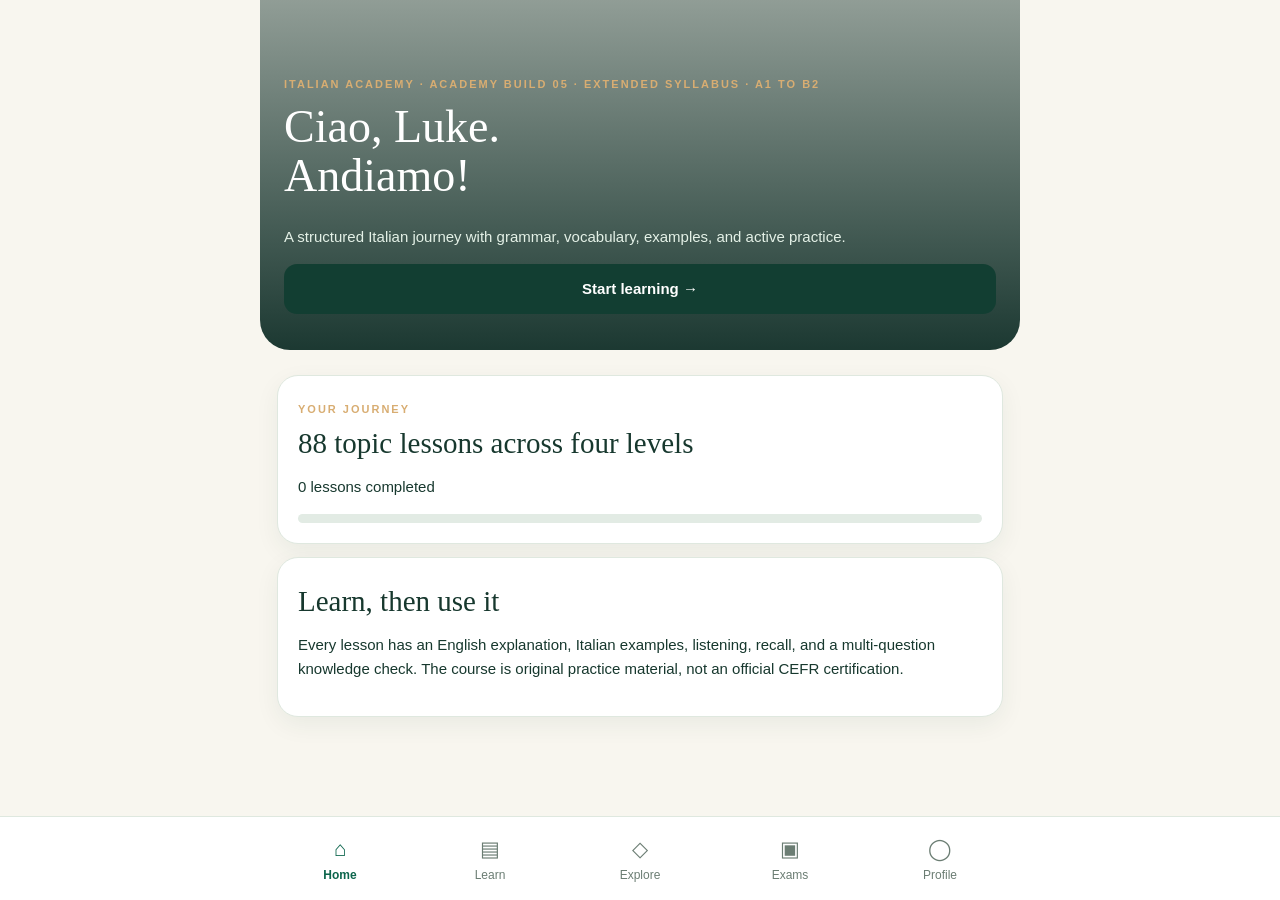
==== commit 64ccbe2b: "Add files via upload" ====
--- a/index.html
+++ b/index.html
@@ -1,7 +1,7 @@
-<!doctype html><html lang="en"><head><meta charset="utf-8"><meta name="viewport" content="width=device-width,initial-scale=1,viewport-fit=cover"><meta name="theme-color" content="#123e32"><meta name="apple-mobile-web-app-capable" content="yes"><title>Italiano con Luke — ACADEMY BUILD 04 · 2026-11-02</title><style>
+<!doctype html><html lang="en"><head><meta charset="utf-8"><meta name="viewport" content="width=device-width,initial-scale=1,viewport-fit=cover"><meta name="theme-color" content="#123e32"><meta name="apple-mobile-web-app-capable" content="yes"><title>Italiano con Luke — ACADEMY BUILD 05 · EXTENDED SYLLABUS</title><style>
 :root{--forest:#123e32;--sage:#dfece2;--cream:#f8f6ef;--gold:#d8ad72;--ink:#17382e;--muted:#667a70;--line:#dfe8df}*{box-sizing:border-box}body{margin:0;background:var(--cream);color:var(--ink);font:15px/1.6 -apple-system,BlinkMacSystemFont,'Segoe UI',sans-serif}button,input{font:inherit}button{cursor:pointer}main{max-width:760px;margin:auto;padding:0 17px 110px}.hero{margin:0 -17px 25px;background:linear-gradient(0deg,#0c2b24ee,#0c2b2470),url('https://images.unsplash.com/photo-1552832230-c0197dd311b5?w=1400&q=88') center/cover;color:#fff;padding:75px 24px 36px;border-radius:0 0 30px 30px;min-height:350px;display:flex;flex-direction:column;justify-content:end}.hero h1{font:normal 46px/1.05 Georgia,serif;margin:10px 0}.hero p{color:#e4f1e7}.eyebrow{font-size:11px;letter-spacing:2px;text-transform:uppercase;color:var(--gold);font-weight:800}.card{background:#fff;border:1px solid var(--line);border-radius:21px;padding:20px;margin:13px 0;box-shadow:0 8px 25px #153d3210}.card h2,.heading{font:normal 29px Georgia,serif;margin:7px 0 12px}.card h3{margin:6px 0 12px}.muted{color:var(--muted)}.btn{background:var(--forest);color:#fff;border:0;border-radius:13px;padding:13px 18px;font-weight:700}.btn.secondary{background:var(--sage);color:var(--forest)}.btn.full{width:100%;margin-top:12px}.top{display:flex;align-items:center;gap:14px;padding:23px 0 8px}.back{border:0;background:#e5eee6;border-radius:12px;padding:8px 14px;font-size:23px;color:var(--forest)}.levels{display:grid;grid-template-columns:repeat(4,1fr);gap:8px;margin:18px 0}.levels button{padding:14px 5px;border:1px solid var(--line);background:#fff;border-radius:13px;color:var(--forest);font-weight:800}.levels button.on{background:var(--forest);color:#fff}.lessonrow{display:flex;align-items:center;gap:13px;width:100%;text-align:left;border:1px solid var(--line);background:#fff;border-radius:16px;padding:14px;margin:9px 0;color:var(--ink)}.num{background:#e6f1e9;border-radius:12px;padding:9px;min-width:42px;text-align:center;color:#155747;font-weight:800}.grow{flex:1}.lessonrow small{display:block;color:var(--muted)}.rule{background:#f1f7f1;border-left:4px solid #36765e;border-radius:12px;padding:16px;line-height:1.85}.example{border-bottom:1px solid var(--line);padding:15px 0}.example:last-child{border:0}.italian{font-size:21px;font-weight:700;line-height:1.5}.sound{background:#e4f0e8;border:0;color:#195a46;border-radius:11px;padding:9px 13px;float:right}.choice{display:block;width:100%;text-align:left;background:#fff;border:1px solid #d4e1d9;border-radius:13px;padding:13px;margin:9px 0;color:var(--ink)}.choice.sel{border-color:#126b4e;background:#e9f4ed}.feedback{padding:14px;background:#f1f6f0;border-radius:12px;margin:12px 0}.feedback.bad{background:#fff0e9}.progress{height:9px;background:#e2ebe4;border-radius:20px;overflow:hidden}.progress div{height:100%;background:#2b8062}.tabs{position:fixed;bottom:0;left:0;right:0;display:flex;justify-content:center;background:#fffffff2;border-top:1px solid var(--line);padding:10px 5px calc(10px + env(safe-area-inset-bottom));z-index:4;backdrop-filter:blur(12px)}.tabs button{flex:1;max-width:150px;border:0;background:none;color:#6b7d73;padding:5px 2px;font-size:12px}.tabs button.on{color:#0c654c;font-weight:800}.tabs span{display:block;font-size:21px}.note{font-size:13px;color:#63766b}.row{display:flex;gap:10px;align-items:center;justify-content:space-between}.photo{width:100%;height:170px;object-fit:cover;border-radius:16px}.pill{display:inline-block;background:#e5f0e7;color:#1a624c;padding:5px 10px;border-radius:20px;font-size:12px;font-weight:700}.input{width:100%;border:1px solid #cdded1;border-radius:12px;padding:13px;font-size:16px}.mini{padding:12px;background:#f4f7f3;border-radius:12px;margin:12px 0}details{background:#f5f8f4;padding:13px;border-radius:12px;margin:9px 0}summary{cursor:pointer;font-weight:700}@media(max-width:390px){.hero h1{font-size:40px}.card{padding:16px}}</style></head><body><main id="app"><div class="hero"><h1>Italiano con Luke</h1><p>Opening your Italian academy…</p></div></main><nav class="tabs" id="nav"></nav><script>
 (function(){'use strict';
-var DATA={"A1":[{"title":"First Words","topic":"Greetings and introductions","rule":"Italian greetings depend on context. Ciao is informal and can mean hello or goodbye; buongiorno is a polite daytime greeting; buonasera is used later in the day. Use Lei with strangers in formal situations.","examples":[["Ciao","Hi / Bye"],["Ciao, Luke!","Hi, Luke!"],["Buongiorno, signora.","Good morning, ma’am."],["Buonasera, come sta?","Good evening, how are you? (formal)"],["Piacere di conoscerti.","Nice to meet you. (informal)"],["Arrivederci, a domani!","Goodbye, see you tomorrow!"]],"quiz":[{"q":"How do you say “Good morning”?","a":"Buongiorno","choices":["Buonasera","Buongiorno","Arrivederci"],"why":"Buongiorno is a greeting used in the morning and daytime."}]},{"title":"Meet Someone","topic":"Names and where you are from","rule":"Mi chiamo + name introduces yourself. Come ti chiami? is informal; Come si chiama? is formal. Sono di + city or country indicates origin. Abito a + city means I live in.","examples":[["Mi chiamo Luke","My name is Luke"],["Sono di New York.","I am from New York."],["Come ti chiami?","What is your name? (informal)"],["Mi chiamo Luca.","My name is Luca."],["Di dove sei?","Where are you from?"],["Sono di Madrid, ma abito a Roma.","I am from Madrid, but I live in Rome."]],"quiz":[{"q":"How do you say “My name is Luke”?","a":"Mi chiamo Luke","choices":["Ho Luke","Mi chiamo Luke","Sono Luke anni"],"why":"Mi chiamo means “my name is”."}]},{"title":"Be & Have","topic":"Essere and avere","rule":"Essere (to be): sono, sei, è, siamo, siete, sono. Avere (to have): ho, hai, ha, abbiamo, avete, hanno. Italian uses avere for age: ho vent’anni, literally “I have twenty years.”","examples":[["Sono americano","I am American"],["Ho venti anni.","I am twenty years old."],["Io sono studente.","I am a student."],["Tu sei italiano?","Are you Italian?"],["Lei ha una sorella.","She has a sister."],["Abbiamo due libri.","We have two books."]],"quiz":[{"q":"Choose “I have”","a":"Ho","choices":["Sono","Hai","Ho"],"why":"Ho is the first-person form of avere (to have)."}]},{"title":"Articles","topic":"Il, lo, la, un, una","rule":"Definite articles agree with gender and number: il libro / i libri, la casa / le case, lo studente / gli studenti. Use l’ before vowels: l’amico, l’amica. Indefinite articles: un libro, uno studente, una casa, un’amica.","examples":[["Il libro","The book"],["La casa è bella.","The house is beautiful."],["Il ragazzo legge.","The boy reads."],["Lo studente parla.","The student speaks."],["L’amica arriva.","The female friend arrives."],["Una ragazza e un ragazzo.","A girl and a boy."]],"quiz":[{"q":"Which article goes with “casa”?","a":"La","choices":["Il","La","Lo"],"why":"Casa is a feminine singular noun."}]},{"title":"Everyday Numbers","topic":"Numbers and prices","rule":"Numbers 1–10: uno, due, tre, quattro, cinque, sei, sette, otto, nove, dieci. For prices ask Quanto costa? (singular) or Quanto costano? (plural). Euro remains euro in the plural.","examples":[["Quanto costa?","How much does it cost?"],["Costa cinque euro.","It costs five euros."],["Due cappuccini, per favore.","Two cappuccinos, please."],["Costa otto euro.","It costs eight euros."],["Quanto costano queste mele?","How much do these apples cost?"],["Ho tre fratelli.","I have three brothers."]],"quiz":[{"q":"How do you say “five”?","a":"Cinque","choices":["Quattro","Cinque","Sei"],"why":"Cinque means five."}]},{"title":"At the Café","topic":"Ordering politely","rule":"Vorrei + noun is a polite request (“I would like”). Un caffè in Italy usually means an espresso. Use per favore (please) and grazie (thank you). To ask for the bill: Il conto, per favore.","examples":[["Un caffè, per favore","A coffee, please"],["Vorrei un cappuccino.","I would like a cappuccino."],["Vorrei un tè, per favore.","I would like a tea, please."],["Prendo un espresso.","I’ll have an espresso."],["Il conto, per favore.","The bill, please."],["Posso pagare con carta?","Can I pay by card?"]],"quiz":[{"q":"What does “vorrei” mean?","a":"I would like","choices":["I have","I would like","I am"],"why":"Vorrei is a polite way to ask for something."}]},{"title":"Present Tense","topic":"Regular -are verbs","rule":"For regular -are verbs, remove -are and add -o, -i, -a, -iamo, -ate, -ano. Parlare: parlo, parli, parla, parliamo, parlate, parlano. The subject pronoun is often omitted because the ending identifies the subject.","examples":[["Parlo italiano","I speak Italian"],["Studio ogni giorno.","I study every day."],["Parlo italiano ogni giorno.","I speak Italian every day."],["Tu lavori a Roma.","You work in Rome."],["Studiamo insieme.","We study together."],["Loro abitano qui.","They live here."]],"quiz":[{"q":"Complete: Io ___ italiano.","a":"parlo","choices":["parli","parla","parlo"],"why":"The io form of parlare is parlo."}]},{"title":"Family","topic":"People and relationships","rule":"Family nouns include madre, padre, fratello, sorella, figlio, figlia. With a singular unmodified family member, Italian often omits the definite article after a possessive: mia madre, tuo fratello; but la mia sorellina takes the article.","examples":[["Mia sorella","My sister"],["Mio padre lavora.","My father works."],["Mia madre vive a Milano.","My mother lives in Milan."],["Ho una sorella e due fratelli.","I have a sister and two brothers."],["Questo è mio padre.","This is my father."],["La mia famiglia è grande.","My family is big."]],"quiz":[{"q":"What does “fratello” mean?","a":"Brother","choices":["Sister","Brother","Mother"],"why":"Fratello means brother."}]},{"title":"Around Town","topic":"Places and directions","rule":"Use c’è (there is) and ci sono (there are). For locations use vicino a (near), lontano da (far from), davanti a (in front of), dietro (behind). Dov’è...? asks where something is.","examples":[["Dov’è la stazione?","Where is the station?"],["La banca è a destra.","The bank is on the right."],["Dov’è la farmacia?","Where is the pharmacy?"],["C’è una banca qui vicino?","Is there a bank nearby?"],["La stazione è davanti al museo.","The station is in front of the museum."],["Ci sono due supermercati.","There are two supermarkets."]],"quiz":[{"q":"What does “a sinistra” mean?","a":"To the left","choices":["To the right","Straight ahead","To the left"],"why":"A sinistra means to the left."}]},{"title":"Food & Drinks","topic":"Eating in Italy","rule":"Food nouns have gender: il pane, la pasta, l’acqua. Mi piace + singular noun or infinitive; mi piacciono + plural noun. Preferisco means “I prefer”.","examples":[["L’acqua","Water"],["Mangio la pasta.","I eat pasta."],["Mi piace la pizza.","I like pizza."],["Mi piacciono le fragole.","I like strawberries."],["Preferisco l’acqua naturale.","I prefer still water."],["Non mangio carne.","I do not eat meat."]],"quiz":[{"q":"How do you say “water”?","a":"Acqua","choices":["Pane","Acqua","Latte"],"why":"Acqua is water."}]},{"title":"Daily Routine","topic":"Common reflexive verbs","rule":"Reflexive verbs use mi, ti, si, ci, vi, si. Svegliarsi: mi sveglio, ti svegli, si sveglia. The reflexive pronoun changes with the subject. Use alle + time: alle sette.","examples":[["Mi sveglio presto","I wake up early"],["Mi alzo alle sette.","I get up at seven."],["Mi sveglio alle sette.","I wake up at seven."],["Mi lavo e mi vesto.","I wash and get dressed."],["Ci alziamo presto.","We get up early."],["Vado a dormire alle undici.","I go to sleep at eleven."]],"quiz":[{"q":"What does “mi sveglio” mean?","a":"I wake up","choices":["I go out","I wake up","I go to bed"],"why":"Svegliarsi means to wake up."}]},{"title":"A1 Review","topic":"Putting it together","rule":"Arrivederci is a standard polite goodbye.","examples":[["Come stai?","How are you?"],["Sto bene, grazie.","I am well, thank you."]],"quiz":[{"q":"Which is a polite way to say goodbye?","a":"Arrivederci","choices":["Ciao bello","Arrivederci","Prego"],"why":"Arrivederci is a standard polite goodbye."}]},{"title":"Articles and gender","topic":"il, lo, la, l’ and plural articles","rule":"Italian nouns have grammatical gender. Use il for many masculine nouns, la for many feminine nouns, lo before s+consonant or z, and l’ before a vowel. Plurals commonly use i, gli, le.","examples":[["Il ragazzo parla.","The boy speaks."],["La ragazza studia.","The girl studies."]],"quiz":[{"q":"Translate: The boy speaks.","a":"Il ragazzo parla.","choices":["Il ragazzo parla.","La ragazza studia.","Non lo so."],"why":"The model answer is “Il ragazzo parla.”. Notice the structure: il, lo, la, l’ and plural articles."},{"q":"Translate: The girl studies.","a":"La ragazza studia.","choices":["La ragazza studia.","Il ragazzo parla.","Non capisco."],"why":"The model answer is “La ragazza studia.”."}]},{"title":"Present tense -are","topic":"Regular -are verbs","rule":"For regular -are verbs, remove -are and add -o, -i, -a, -iamo, -ate, -ano. Parlare: parlo, parli, parla, parliamo, parlate, parlano.","examples":[["Io parlo italiano.","I speak Italian."],["Noi studiamo ogni giorno.","We study every day."]],"quiz":[{"q":"Translate: I speak Italian.","a":"Io parlo italiano.","choices":["Io parlo italiano.","Noi studiamo ogni giorno.","Non lo so."],"why":"The model answer is “Io parlo italiano.”. Notice the structure: Regular -are verbs."},{"q":"Translate: We study every day.","a":"Noi studiamo ogni giorno.","choices":["Noi studiamo ogni giorno.","Io parlo italiano.","Non capisco."],"why":"The model answer is “Noi studiamo ogni giorno.”."}]},{"title":"Present tense -ere","topic":"Regular -ere verbs","rule":"For regular -ere verbs, endings include -o, -i, -e, -iamo, -ete, -ono. Prendere: prendo, prendi, prende, prendiamo, prendete, prendono.","examples":[["Io prendo un caffè.","I have a coffee."],["Lei legge un libro.","She reads a book."]],"quiz":[{"q":"Translate: I have a coffee.","a":"Io prendo un caffè.","choices":["Io prendo un caffè.","Lei legge un libro.","Non lo so."],"why":"The model answer is “Io prendo un caffè.”. Notice the structure: Regular -ere verbs."},{"q":"Translate: She reads a book.","a":"Lei legge un libro.","choices":["Lei legge un libro.","Io prendo un caffè.","Non capisco."],"why":"The model answer is “Lei legge un libro.”."}]},{"title":"Present tense -ire","topic":"Regular -ire verbs","rule":"Many -ire verbs use -o, -i, -e, -iamo, -ite, -ono; some insert -isc- in singular and third-person plural: capisco, capisci, capisce, capiamo, capite, capiscono.","examples":[["Io dormo otto ore.","I sleep eight hours."],["Loro capiscono italiano.","They understand Italian."]],"quiz":[{"q":"Translate: I sleep eight hours.","a":"Io dormo otto ore.","choices":["Io dormo otto ore.","Loro capiscono italiano.","Non lo so."],"why":"The model answer is “Io dormo otto ore.”. Notice the structure: Regular -ire verbs."},{"q":"Translate: They understand Italian.","a":"Loro capiscono italiano.","choices":["Loro capiscono italiano.","Io dormo otto ore.","Non capisco."],"why":"The model answer is “Loro capiscono italiano.”."}]},{"title":"Negation and questions","topic":"Non, dove, quando, perché","rule":"Focus on the structure: Non, dove, quando, perché. Read the two examples aloud, identify the verb forms and connectors, and then produce your own sentence without looking at the translation.","examples":[["Non capisco.","I do not understand."],["Perché studi italiano?","Why do you study Italian?"]],"quiz":[{"q":"Translate: I do not understand.","a":"Non capisco.","choices":["Non capisco.","Perché studi italiano?","Non lo so."],"why":"The model answer is “Non capisco.”. Notice the structure: Non, dove, quando, perché."},{"q":"Translate: Why do you study Italian?","a":"Perché studi italiano?","choices":["Perché studi italiano?","Non capisco.","Non capisco."],"why":"The model answer is “Perché studi italiano?”."}]},{"title":"Adjectives agreement","topic":"Masculine feminine singular plural","rule":"Focus on the structure: Masculine feminine singular plural. Read the two examples aloud, identify the verb forms and connectors, and then produce your own sentence without looking at the translation.","examples":[["La casa è bella.","The house is beautiful."],["I libri sono nuovi.","The books are new."]],"quiz":[{"q":"Translate: The house is beautiful.","a":"La casa è bella.","choices":["La casa è bella.","I libri sono nuovi.","Non lo so."],"why":"The model answer is “La casa è bella.”. Notice the structure: Masculine feminine singular plural."},{"q":"Translate: The books are new.","a":"I libri sono nuovi.","choices":["I libri sono nuovi.","La casa è bella.","Non capisco."],"why":"The model answer is “I libri sono nuovi.”."}]},{"title":"Prepositions","topic":"A, in, di, da, con, per","rule":"Focus on the structure: A, in, di, da, con, per. Read the two examples aloud, identify the verb forms and connectors, and then produce your own sentence without looking at the translation.","examples":[["Vado a Roma.","I am going to Rome."],["Vivo in Italia.","I live in Italy."]],"quiz":[{"q":"Translate: I am going to Rome.","a":"Vado a Roma.","choices":["Vado a Roma.","Vivo in Italia.","Non lo so."],"why":"The model answer is “Vado a Roma.”. Notice the structure: A, in, di, da, con, per."},{"q":"Translate: I live in Italy.","a":"Vivo in Italia.","choices":["Vivo in Italia.","Vado a Roma.","Non capisco."],"why":"The model answer is “Vivo in Italia.”."}]},{"title":"Daily routines","topic":"Reflexive verbs and frequency","rule":"Focus on the structure: Reflexive verbs and frequency. Read the two examples aloud, identify the verb forms and connectors, and then produce your own sentence without looking at the translation.","examples":[["Mi sveglio alle sette.","I wake up at seven."],["Mi lavo e faccio colazione.","I wash and have breakfast."]],"quiz":[{"q":"Translate: I wake up at seven.","a":"Mi sveglio alle sette.","choices":["Mi sveglio alle sette.","Mi lavo e faccio colazione.","Non lo so."],"why":"The model answer is “Mi sveglio alle sette.”. Notice the structure: Reflexive verbs and frequency."},{"q":"Translate: I wash and have breakfast.","a":"Mi lavo e faccio colazione.","choices":["Mi lavo e faccio colazione.","Mi sveglio alle sette.","Non capisco."],"why":"The model answer is “Mi lavo e faccio colazione.”."}]},{"title":"Modal verbs","topic":"Potere, volere, dovere","rule":"Focus on the structure: Potere, volere, dovere. Read the two examples aloud, identify the verb forms and connectors, and then produce your own sentence without looking at the translation.","examples":[["Posso entrare?","May I come in?"],["Devo studiare.","I have to study."]],"quiz":[{"q":"Translate: May I come in?","a":"Posso entrare?","choices":["Posso entrare?","Devo studiare.","Non lo so."],"why":"The model answer is “Posso entrare?”. Notice the structure: Potere, volere, dovere."},{"q":"Translate: I have to study.","a":"Devo studiare.","choices":["Devo studiare.","Posso entrare?","Non capisco."],"why":"The model answer is “Devo studiare.”."}]},{"title":"A1 final integration","topic":"Everyday communication","rule":"Focus on the structure: Everyday communication. Read the two examples aloud, identify the verb forms and connectors, and then produce your own sentence without looking at the translation.","examples":[["Vorrei un biglietto per Firenze.","I would like a ticket to Florence."],["A che ora parte il treno?","What time does the train leave?"]],"quiz":[{"q":"Translate: I would like a ticket to Florence.","a":"Vorrei un biglietto per Firenze.","choices":["Vorrei un biglietto per Firenze.","A che ora parte il treno?","Non lo so."],"why":"The model answer is “Vorrei un biglietto per Firenze.”. Notice the structure: Everyday communication."},{"q":"Translate: What time does the train leave?","a":"A che ora parte il treno?","choices":["A che ora parte il treno?","Vorrei un biglietto per Firenze.","Non capisco."],"why":"The model answer is “A che ora parte il treno?”."}]}],"A2":[{"title":"Past Experiences","topic":"Passato prossimo","rule":"Mangiare takes avere in the passato prossimo.","examples":[["Ho mangiato","I ate / I have eaten"],["Ieri ho visitato Roma.","Yesterday I visited Rome."]],"quiz":[{"q":"Choose the past of “mangiare” with io.","a":"Ho mangiato","choices":["Sono mangiare","Ho mangiato","Mangio ieri"],"why":"Mangiare takes avere in the passato prossimo."}]},{"title":"Travel Stories","topic":"Movement verbs in the past","rule":"Andare uses essere in compound tenses.","examples":[["Sono arrivato","I arrived (masculine speaker)"],["Siamo andati a Firenze.","We went to Florence."]],"quiz":[{"q":"Choose the auxiliary for “andare”.","a":"Essere","choices":["Avere","Essere","Fare"],"why":"Andare uses essere in compound tenses."}]},{"title":"Describing the Past","topic":"Imperfetto","rule":"Imperfetto often describes repeated or ongoing past actions.","examples":[["Da piccolo giocavo","When I was little, I used to play"],["Prima abitavo a New York.","I used to live in New York."]],"quiz":[{"q":"Which tense describes a past habit?","a":"Imperfetto","choices":["Futuro","Imperfetto","Imperativo"],"why":"Imperfetto often describes repeated or ongoing past actions."}]},{"title":"Plans & Predictions","topic":"Future simple","rule":"Partirò is the first-person future of partire.","examples":[["Partirò domani","I will leave tomorrow"],["Visiteremo Venezia.","We will visit Venice."]],"quiz":[{"q":"Complete: Domani io ___.","a":"partirò","choices":["partivo","partirò","parto ieri"],"why":"Partirò is the first-person future of partire."}]},{"title":"At the Restaurant","topic":"Polite requests","rule":"Potrei is the conditional of potere.","examples":[["Potrei avere il menù?","Could I have the menu?"],["Vorremmo un tavolo per due.","We would like a table for two."]],"quiz":[{"q":"What does “potrei” express?","a":"A polite request","choices":["A command","A polite request","A past habit"],"why":"Potrei is the conditional of potere."}]},{"title":"Shopping","topic":"Comparisons","rule":"Più costoso means more expensive.","examples":[["Più grande di","Bigger than"],["Questo costa meno.","This costs less."]],"quiz":[{"q":"How do you say “more expensive”?","a":"Più costoso","choices":["Meno caro","Più costoso","Così grande"],"why":"Più costoso means more expensive."}]},{"title":"Pronouns","topic":"Direct objects","rule":"Lo replaces a masculine singular direct object.","examples":[["Lo vedo","I see him / it"],["La conosco bene.","I know her well."]],"quiz":[{"q":"Replace “il libro” in “Leggo il libro”.","a":"Lo leggo","choices":["La leggo","Li leggo","Lo leggo"],"why":"Lo replaces a masculine singular direct object."}]},{"title":"Health","topic":"At the pharmacy","rule":"Mal di gola means a sore throat.","examples":[["Mi fa male la testa","My head hurts"],["Ho bisogno di una farmacia.","I need a pharmacy."]],"quiz":[{"q":"What does “ho mal di gola” mean?","a":"I have a sore throat","choices":["I have a fever","I have a sore throat","I have a headache"],"why":"Mal di gola means a sore throat."}]},{"title":"Giving Instructions","topic":"Imperative","rule":"Parla is the tu imperative of parlare.","examples":[["Ascolta!","Listen!"],["Prendi la seconda strada.","Take the second street."]],"quiz":[{"q":"Choose the informal singular command “Speak!”","a":"Parla!","choices":["Parliamo!","Parla!","Parlavo!"],"why":"Parla is the tu imperative of parlare."}]},{"title":"Daily Connections","topic":"Prepositions","rule":"A + il contracts to al.","examples":[["Vado al cinema","I go to the cinema"],["Vengo dalla stazione.","I am coming from the station."]],"quiz":[{"q":"Complete: Vado ___ cinema.","a":"al","choices":["dal","nel","al"],"why":"A + il contracts to al."}]},{"title":"Making Plans","topic":"Invitations","rule":"Ci vediamo is a common way to arrange a meeting.","examples":[["Ti va di uscire?","Do you feel like going out?"],["Ci vediamo alle otto.","See you at eight."]],"quiz":[{"q":"What does “ci vediamo” mean?","a":"See you","choices":["We eat","See you","We study"],"why":"Ci vediamo is a common way to arrange a meeting."}]},{"title":"A2 Review","topic":"Travel and everyday life","rule":"Mi piacerebbe expresses a hypothetical desire.","examples":[["Mi piacerebbe","I would like"],["Mi piacerebbe imparare meglio.","I would like to learn better."]],"quiz":[{"q":"Which form expresses a wish politely?","a":"Mi piacerebbe","choices":["Mi piaceva ieri","Mi piacerebbe","Mi piaccio"],"why":"Mi piacerebbe expresses a hypothetical desire."}]},{"title":"Past with avere","topic":"Passato prossimo and participles","rule":"Passato prossimo uses a present-tense auxiliary plus past participle. Many transitive verbs use avere: ho mangiato, hai mangiato, ha mangiato.","examples":[["Ho mangiato una pizza.","I ate a pizza."],["Abbiamo visto un film.","We watched a movie."]],"quiz":[{"q":"Translate: I ate a pizza.","a":"Ho mangiato una pizza.","choices":["Ho mangiato una pizza.","Abbiamo visto un film.","Non lo so."],"why":"The model answer is “Ho mangiato una pizza.”. Notice the structure: Passato prossimo and participles."},{"q":"Translate: We watched a movie.","a":"Abbiamo visto un film.","choices":["Abbiamo visto un film.","Ho mangiato una pizza.","Non capisco."],"why":"The model answer is “Abbiamo visto un film.”."}]},{"title":"Past with essere","topic":"Movement and agreement","rule":"Many verbs of movement and change use essere in the passato prossimo. The participle agrees with the subject: sono arrivato / arrivata.","examples":[["Sono arrivato ieri.","I arrived yesterday."],["Maria è partita presto.","Maria left early."]],"quiz":[{"q":"Translate: I arrived yesterday.","a":"Sono arrivato ieri.","choices":["Sono arrivato ieri.","Maria è partita presto.","Non lo so."],"why":"The model answer is “Sono arrivato ieri.”. Notice the structure: Movement and agreement."},{"q":"Translate: Maria left early.","a":"Maria è partita presto.","choices":["Maria è partita presto.","Sono arrivato ieri.","Non capisco."],"why":"The model answer is “Maria è partita presto.”."}]},{"title":"Imperfect tense","topic":"Habits and background in the past","rule":"Imperfetto describes repeated past habits, ongoing past states, and background. Contrast it with passato prossimo for completed events.","examples":[["Da bambino giocavo fuori.","As a child I used to play outside."],["Pioveva quando sono uscito.","It was raining when I went out."]],"quiz":[{"q":"Translate: As a child I used to play outside.","a":"Da bambino giocavo fuori.","choices":["Da bambino giocavo fuori.","Pioveva quando sono uscito.","Non lo so."],"why":"The model answer is “Da bambino giocavo fuori.”. Notice the structure: Habits and background in the past."},{"q":"Translate: It was raining when I went out.","a":"Pioveva quando sono uscito.","choices":["Pioveva quando sono uscito.","Da bambino giocavo fuori.","Non capisco."],"why":"The model answer is “Pioveva quando sono uscito.”."}]},{"title":"Direct object pronouns","topic":"Lo, la, li, le","rule":"Focus on the structure: Lo, la, li, le. Read the two examples aloud, identify the verb forms and connectors, and then produce your own sentence without looking at the translation.","examples":[["Lo conosco bene.","I know him well."],["La vedo domani.","I will see her tomorrow."]],"quiz":[{"q":"Translate: I know him well.","a":"Lo conosco bene.","choices":["Lo conosco bene.","La vedo domani.","Non lo so."],"why":"The model answer is “Lo conosco bene.”. Notice the structure: Lo, la, li, le."},{"q":"Translate: I will see her tomorrow.","a":"La vedo domani.","choices":["La vedo domani.","Lo conosco bene.","Non capisco."],"why":"The model answer is “La vedo domani.”."}]},{"title":"Indirect object pronouns","topic":"Mi, ti, gli, le, ci, vi","rule":"Focus on the structure: Mi, ti, gli, le, ci, vi. Read the two examples aloud, identify the verb forms and connectors, and then produce your own sentence without looking at the translation.","examples":[["Gli scrivo stasera.","I will write to him tonight."],["Le telefono domani.","I will call her tomorrow."]],"quiz":[{"q":"Translate: I will write to him tonight.","a":"Gli scrivo stasera.","choices":["Gli scrivo stasera.","Le telefono domani.","Non lo so."],"why":"The model answer is “Gli scrivo stasera.”. Notice the structure: Mi, ti, gli, le, ci, vi."},{"q":"Translate: I will call her tomorrow.","a":"Le telefono domani.","choices":["Le telefono domani.","Gli scrivo stasera.","Non capisco."],"why":"The model answer is “Le telefono domani.”."}]},{"title":"Comparisons","topic":"Più, meno, come, di","rule":"Focus on the structure: Più, meno, come, di. Read the two examples aloud, identify the verb forms and connectors, and then produce your own sentence without looking at the translation.","examples":[["Roma è più grande di Siena.","Rome is bigger than Siena."],["Questo è meno caro.","This is less expensive."]],"quiz":[{"q":"Translate: Rome is bigger than Siena.","a":"Roma è più grande di Siena.","choices":["Roma è più grande di Siena.","Questo è meno caro.","Non lo so."],"why":"The model answer is “Roma è più grande di Siena.”. Notice the structure: Più, meno, come, di."},{"q":"Translate: This is less expensive.","a":"Questo è meno caro.","choices":["Questo è meno caro.","Roma è più grande di Siena.","Non capisco."],"why":"The model answer is “Questo è meno caro.”."}]},{"title":"Future tense","topic":"Futuro semplice","rule":"Focus on the structure: Futuro semplice. Read the two examples aloud, identify the verb forms and connectors, and then produce your own sentence without looking at the translation.","examples":[["Domani partirò.","I will leave tomorrow."],["Studieremo insieme.","We will study together."]],"quiz":[{"q":"Translate: I will leave tomorrow.","a":"Domani partirò.","choices":["Domani partirò.","Studieremo insieme.","Non lo so."],"why":"The model answer is “Domani partirò.”. Notice the structure: Futuro semplice."},{"q":"Translate: We will study together.","a":"Studieremo insieme.","choices":["Studieremo insieme.","Domani partirò.","Non capisco."],"why":"The model answer is “Studieremo insieme.”."}]},{"title":"Conditional polite requests","topic":"Vorrei and potrei","rule":"Focus on the structure: Vorrei and potrei. Read the two examples aloud, identify the verb forms and connectors, and then produce your own sentence without looking at the translation.","examples":[["Vorrei prenotare un tavolo.","I would like to book a table."],["Potresti aiutarmi?","Could you help me?"]],"quiz":[{"q":"Translate: I would like to book a table.","a":"Vorrei prenotare un tavolo.","choices":["Vorrei prenotare un tavolo.","Potresti aiutarmi?","Non lo so."],"why":"The model answer is “Vorrei prenotare un tavolo.”. Notice the structure: Vorrei and potrei."},{"q":"Translate: Could you help me?","a":"Potresti aiutarmi?","choices":["Potresti aiutarmi?","Vorrei prenotare un tavolo.","Non capisco."],"why":"The model answer is “Potresti aiutarmi?”."}]},{"title":"Relative clauses","topic":"Che and cui","rule":"Focus on the structure: Che and cui. Read the two examples aloud, identify the verb forms and connectors, and then produce your own sentence without looking at the translation.","examples":[["Il libro che leggo è bello.","The book I am reading is good."],["La persona con cui parlo è gentile.","The person I am talking with is kind."]],"quiz":[{"q":"Translate: The book I am reading is good.","a":"Il libro che leggo è bello.","choices":["Il libro che leggo è bello.","La persona con cui parlo è gentile.","Non lo so."],"why":"The model answer is “Il libro che leggo è bello.”. Notice the structure: Che and cui."},{"q":"Translate: The person I am talking with is kind.","a":"La persona con cui parlo è gentile.","choices":["La persona con cui parlo è gentile.","Il libro che leggo è bello.","Non capisco."],"why":"The model answer is “La persona con cui parlo è gentile.”."}]},{"title":"A2 final integration","topic":"Travel, work and narration","rule":"Focus on the structure: Travel, work and narration. Read the two examples aloud, identify the verb forms and connectors, and then produce your own sentence without looking at the translation.","examples":[["Ieri ho perso il treno.","Yesterday I missed the train."],["Potrebbe indicarmi la strada?","Could you show me the way?"]],"quiz":[{"q":"Translate: Yesterday I missed the train.","a":"Ieri ho perso il treno.","choices":["Ieri ho perso il treno.","Potrebbe indicarmi la strada?","Non lo so."],"why":"The model answer is “Ieri ho perso il treno.”. Notice the structure: Travel, work and narration."},{"q":"Translate: Could you show me the way?","a":"Potrebbe indicarmi la strada?","choices":["Potrebbe indicarmi la strada?","Ieri ho perso il treno.","Non capisco."],"why":"The model answer is “Potrebbe indicarmi la strada?”."}]}],"B1":[{"title":"Opinions","topic":"Expressing viewpoints","rule":"Secondo me introduces a personal opinion.","examples":[["Secondo me","In my opinion"],["Secondo me è una buona idea.","In my opinion it is a good idea."]],"quiz":[{"q":"How do you say “In my opinion”?","a":"Secondo me","choices":["A causa di","Secondo me","Per esempio"],"why":"Secondo me introduces a personal opinion."}]},{"title":"Possibilities","topic":"Present conditional","rule":"Farei is the present conditional of fare.","examples":[["Farei un viaggio","I would take a trip"],["Comprerei una casa al mare.","I would buy a house by the sea."]],"quiz":[{"q":"Choose “I would do”.","a":"Farei","choices":["Farò","Facevo","Farei"],"why":"Farei is the present conditional of fare."}]},{"title":"Uncertainty","topic":"Present subjunctive","rule":"Credo che often introduces the subjunctive.","examples":[["Penso che sia","I think that it is"],["Credo che lui abbia ragione.","I believe he is right."]],"quiz":[{"q":"Complete: Credo che ___ importante.","a":"sia","choices":["è sempre","sia","sarà ieri"],"why":"Credo che often introduces the subjunctive."}]},{"title":"Explaining Reasons","topic":"Cause and effect","rule":"Dato che introduces a reason.","examples":[["Dato che piove","Since it is raining"],["Resto a casa perché sono stanco.","I am staying home because I am tired."]],"quiz":[{"q":"What does “dato che” mean?","a":"Since / given that","choices":["Although","Since / given that","Unless"],"why":"Dato che introduces a reason."}]},{"title":"Narrating Events","topic":"Past tenses together","rule":"Imperfetto sets the background for a completed past event.","examples":[["Mentre camminavo","While I was walking"],["Mentre studiavo, ha telefonato.","While I was studying, someone called."]],"quiz":[{"q":"Which tense sets the background?","a":"Imperfetto","choices":["Futuro","Imperfetto","Imperativo"],"why":"Imperfetto sets the background for a completed past event."}]},{"title":"Advice","topic":"Giving recommendations","rule":"Dovresti is a conditional form of dovere.","examples":[["Dovresti riposare","You should rest"],["Al tuo posto, parlerei con lei.","In your place, I would speak with her."]],"quiz":[{"q":"How do you say “You should”?","a":"Dovresti","choices":["Devi ieri","Dovresti","Dovevi sempre"],"why":"Dovresti is a conditional form of dovere."}]},{"title":"At Work","topic":"Professional situations","rule":"Colloquio di lavoro means job interview.","examples":[["Ho un colloquio","I have an interview"],["Sto cercando un nuovo lavoro.","I am looking for a new job."]],"quiz":[{"q":"What does “colloquio di lavoro” mean?","a":"Job interview","choices":["Work permit","Job interview","Office hours"],"why":"Colloquio di lavoro means job interview."}]},{"title":"Relative Clauses","topic":"Connecting ideas","rule":"Che can act as a relative pronoun.","examples":[["La persona che conosco","The person I know"],["Il libro che leggo è interessante.","The book I am reading is interesting."]],"quiz":[{"q":"Which word introduces a relative clause?","a":"Che","choices":["Che","Ma","Se"],"why":"Che can act as a relative pronoun."}]},{"title":"Real Conversations","topic":"Disagreement politely","rule":"Però expresses contrast.","examples":[["Non sono d’accordo","I disagree"],["Capisco, però la penso diversamente.","I understand, but I see it differently."]],"quiz":[{"q":"What does “però” mean?","a":"However / but","choices":["Therefore","However / but","Before"],"why":"Però expresses contrast."}]},{"title":"News & Media","topic":"Understanding reports","rule":"Notizia means a piece of news.","examples":[["Secondo il giornale","According to the newspaper"],["La notizia è stata confermata.","The news has been confirmed."]],"quiz":[{"q":"What does “notizia” mean?","a":"News item","choices":["Novel","News item","Advertisement"],"why":"Notizia means a piece of news."}]},{"title":"Hypotheticals","topic":"If clauses","rule":"An unreal present condition often uses the imperfect subjunctive.","examples":[["Se avessi tempo","If I had time"],["Se avessi tempo, viaggerei.","If I had time, I would travel."]],"quiz":[{"q":"Which verb follows se in this hypothetical?","a":"Avessi","choices":["Ho","Avessi","Avrò"],"why":"An unreal present condition often uses the imperfect subjunctive."}]},{"title":"B1 Review","topic":"Connected communication","rule":"Nonostante introduces a concession.","examples":[["Nonostante tutto","Despite everything"],["Nonostante la pioggia, siamo usciti.","Despite the rain, we went out."]],"quiz":[{"q":"What does “nonostante” mean?","a":"Despite","choices":["Because","Despite","Before"],"why":"Nonostante introduces a concession."}]},{"title":"Past narration","topic":"Imperfetto vs passato prossimo","rule":"Focus on the structure: Imperfetto vs passato prossimo. Read the two examples aloud, identify the verb forms and connectors, and then produce your own sentence without looking at the translation.","examples":[["Mentre studiavo, è suonato il telefono.","While I was studying, the phone rang."],["Quando ero piccolo vivevo a Napoli.","When I was little I lived in Naples."]],"quiz":[{"q":"Translate: While I was studying, the phone rang.","a":"Mentre studiavo, è suonato il telefono.","choices":["Mentre studiavo, è suonato il telefono.","Quando ero piccolo vivevo a Napoli.","Non lo so."],"why":"The model answer is “Mentre studiavo, è suonato il telefono.”. Notice the structure: Imperfetto vs passato prossimo."},{"q":"Translate: When I was little I lived in Naples.","a":"Quando ero piccolo vivevo a Napoli.","choices":["Quando ero piccolo vivevo a Napoli.","Mentre studiavo, è suonato il telefono.","Non capisco."],"why":"The model answer is “Quando ero piccolo vivevo a Napoli.”."}]},{"title":"Present subjunctive","topic":"Congiuntivo presente","rule":"After expressions of uncertainty, opinion, hope, and emotion, Italian often uses congiuntivo: penso che sia, spero che tu stia.","examples":[["Penso che sia importante.","I think it is important."],["Spero che tu stia bene.","I hope you are well."]],"quiz":[{"q":"Translate: I think it is important.","a":"Penso che sia importante.","choices":["Penso che sia importante.","Spero che tu stia bene.","Non lo so."],"why":"The model answer is “Penso che sia importante.”. Notice the structure: Congiuntivo presente."},{"q":"Translate: I hope you are well.","a":"Spero che tu stia bene.","choices":["Spero che tu stia bene.","Penso che sia importante.","Non capisco."],"why":"The model answer is “Spero che tu stia bene.”."}]},{"title":"Opinions and arguments","topic":"Expressing agreement and disagreement","rule":"Focus on the structure: Expressing agreement and disagreement. Read the two examples aloud, identify the verb forms and connectors, and then produce your own sentence without looking at the translation.","examples":[["Secondo me, è una buona idea.","In my opinion, it is a good idea."],["Non sono del tutto d’accordo.","I do not entirely agree."]],"quiz":[{"q":"Translate: In my opinion, it is a good idea.","a":"Secondo me, è una buona idea.","choices":["Secondo me, è una buona idea.","Non sono del tutto d’accordo.","Non lo so."],"why":"The model answer is “Secondo me, è una buona idea.”. Notice the structure: Expressing agreement and disagreement."},{"q":"Translate: I do not entirely agree.","a":"Non sono del tutto d’accordo.","choices":["Non sono del tutto d’accordo.","Secondo me, è una buona idea.","Non capisco."],"why":"The model answer is “Non sono del tutto d’accordo.”."}]},{"title":"Conditional hypotheses","topic":"Se and conditional","rule":"Focus on the structure: Se and conditional. Read the two examples aloud, identify the verb forms and connectors, and then produce your own sentence without looking at the translation.","examples":[["Se avessi tempo, viaggerei.","If I had time, I would travel."],["Se piove, resto a casa.","If it rains, I stay home."]],"quiz":[{"q":"Translate: If I had time, I would travel.","a":"Se avessi tempo, viaggerei.","choices":["Se avessi tempo, viaggerei.","Se piove, resto a casa.","Non lo so."],"why":"The model answer is “Se avessi tempo, viaggerei.”. Notice the structure: Se and conditional."},{"q":"Translate: If it rains, I stay home.","a":"Se piove, resto a casa.","choices":["Se piove, resto a casa.","Se avessi tempo, viaggerei.","Non capisco."],"why":"The model answer is “Se piove, resto a casa.”."}]},{"title":"Indirect speech","topic":"Reporting what people say","rule":"Focus on the structure: Reporting what people say. Read the two examples aloud, identify the verb forms and connectors, and then produce your own sentence without looking at the translation.","examples":[["Marco dice che arriverà tardi.","Marco says he will arrive late."],["Mi ha detto che era stanco.","He told me he was tired."]],"quiz":[{"q":"Translate: Marco says he will arrive late.","a":"Marco dice che arriverà tardi.","choices":["Marco dice che arriverà tardi.","Mi ha detto che era stanco.","Non lo so."],"why":"The model answer is “Marco dice che arriverà tardi.”. Notice the structure: Reporting what people say."},{"q":"Translate: He told me he was tired.","a":"Mi ha detto che era stanco.","choices":["Mi ha detto che era stanco.","Marco dice che arriverà tardi.","Non capisco."],"why":"The model answer is “Mi ha detto che era stanco.”."}]},{"title":"Passive voice","topic":"Essere + past participle","rule":"Focus on the structure: Essere + past participle. Read the two examples aloud, identify the verb forms and connectors, and then produce your own sentence without looking at the translation.","examples":[["Il documento è stato firmato.","The document was signed."],["La porta viene chiusa alle otto.","The door is closed at eight."]],"quiz":[{"q":"Translate: The document was signed.","a":"Il documento è stato firmato.","choices":["Il documento è stato firmato.","La porta viene chiusa alle otto.","Non lo so."],"why":"The model answer is “Il documento è stato firmato.”. Notice the structure: Essere + past participle."},{"q":"Translate: The door is closed at eight.","a":"La porta viene chiusa alle otto.","choices":["La porta viene chiusa alle otto.","Il documento è stato firmato.","Non capisco."],"why":"The model answer is “La porta viene chiusa alle otto.”."}]},{"title":"Connectors","topic":"Benché, tuttavia, quindi","rule":"Focus on the structure: Benché, tuttavia, quindi. Read the two examples aloud, identify the verb forms and connectors, and then produce your own sentence without looking at the translation.","examples":[["È difficile, tuttavia è utile.","It is difficult; however, it is useful."],["Ero stanco, quindi sono tornato.","I was tired, so I went back."]],"quiz":[{"q":"Translate: It is difficult; however, it is useful.","a":"È difficile, tuttavia è utile.","choices":["È difficile, tuttavia è utile.","Ero stanco, quindi sono tornato.","Non lo so."],"why":"The model answer is “È difficile, tuttavia è utile.”. Notice the structure: Benché, tuttavia, quindi."},{"q":"Translate: I was tired, so I went back.","a":"Ero stanco, quindi sono tornato.","choices":["Ero stanco, quindi sono tornato.","È difficile, tuttavia è utile.","Non capisco."],"why":"The model answer is “Ero stanco, quindi sono tornato.”."}]},{"title":"Formal email","topic":"Professional Italian writing","rule":"Focus on the structure: Professional Italian writing. Read the two examples aloud, identify the verb forms and connectors, and then produce your own sentence without looking at the translation.","examples":[["Le scrivo per chiedere informazioni.","I am writing to request information."],["Resto in attesa di una risposta.","I look forward to a reply."]],"quiz":[{"q":"Translate: I am writing to request information.","a":"Le scrivo per chiedere informazioni.","choices":["Le scrivo per chiedere informazioni.","Resto in attesa di una risposta.","Non lo so."],"why":"The model answer is “Le scrivo per chiedere informazioni.”. Notice the structure: Professional Italian writing."},{"q":"Translate: I look forward to a reply.","a":"Resto in attesa di una risposta.","choices":["Resto in attesa di una risposta.","Le scrivo per chiedere informazioni.","Non capisco."],"why":"The model answer is “Resto in attesa di una risposta.”."}]},{"title":"Narrating experiences","topic":"Storytelling and sequencing","rule":"Focus on the structure: Storytelling and sequencing. Read the two examples aloud, identify the verb forms and connectors, and then produce your own sentence without looking at the translation.","examples":[["All’inizio ero nervoso.","At first I was nervous."],["Alla fine è andato tutto bene.","In the end everything went well."]],"quiz":[{"q":"Translate: At first I was nervous.","a":"All’inizio ero nervoso.","choices":["All’inizio ero nervoso.","Alla fine è andato tutto bene.","Non lo so."],"why":"The model answer is “All’inizio ero nervoso.”. Notice the structure: Storytelling and sequencing."},{"q":"Translate: In the end everything went well.","a":"Alla fine è andato tutto bene.","choices":["Alla fine è andato tutto bene.","All’inizio ero nervoso.","Non capisco."],"why":"The model answer is “Alla fine è andato tutto bene.”."}]},{"title":"B1 final integration","topic":"Discussion and storytelling","rule":"Focus on the structure: Discussion and storytelling. Read the two examples aloud, identify the verb forms and connectors, and then produce your own sentence without looking at the translation.","examples":[["Nonostante la pioggia, siamo usciti.","Despite the rain, we went out."],["Se fossi in te, aspetterei.","If I were you, I would wait."]],"quiz":[{"q":"Translate: Despite the rain, we went out.","a":"Nonostante la pioggia, siamo usciti.","choices":["Nonostante la pioggia, siamo usciti.","Se fossi in te, aspetterei.","Non lo so."],"why":"The model answer is “Nonostante la pioggia, siamo usciti.”. Notice the structure: Discussion and storytelling."},{"q":"Translate: If I were you, I would wait.","a":"Se fossi in te, aspetterei.","choices":["Se fossi in te, aspetterei.","Nonostante la pioggia, siamo usciti.","Non capisco."],"why":"The model answer is “Se fossi in te, aspetterei.”."}]}],"B2":[{"title":"Nuanced Opinions","topic":"Concession and contrast","rule":"Sebbene generally takes the subjunctive.","examples":[["Sebbene sia difficile","Although it is difficult"],["Sebbene sia tardi, continueremo.","Although it is late, we will continue."]],"quiz":[{"q":"Which mood normally follows “sebbene”?","a":"Subjunctive","choices":["Indicative only","Subjunctive","Imperative"],"why":"Sebbene generally takes the subjunctive."}]},{"title":"Complex Hypotheticals","topic":"Past conditional","rule":"Avrei fatto is the past conditional of fare.","examples":[["Avrei accettato","I would have accepted"],["Avrei partecipato se avessi potuto.","I would have participated if I could have."]],"quiz":[{"q":"Choose “I would have done”.","a":"Avrei fatto","choices":["Farò","Avrei fatto","Facevo"],"why":"Avrei fatto is the past conditional of fare."}]},{"title":"Formal Writing","topic":"Professional correspondence","rule":"In merito a is formal language for regarding.","examples":[["In riferimento alla","With reference to"],["La contatto in merito alla richiesta.","I am contacting you regarding the request."]],"quiz":[{"q":"What does “in merito a” mean?","a":"Regarding","choices":["Despite","Regarding","Instead of"],"why":"In merito a is formal language for regarding."}]},{"title":"Reported Speech","topic":"Reporting statements","rule":"The past conditional can express future-in-the-past.","examples":[["Ha detto che sarebbe","He / she said it would be"],["Mi ha detto che sarebbe arrivato.","He told me he would arrive."]],"quiz":[{"q":"What does “sarebbe arrivato” convey?","a":"Would have arrived / would arrive in past context","choices":["Arrives now","Would have arrived / would arrive in past context","Must arrive"],"why":"The past conditional can express future-in-the-past."}]},{"title":"Persuasion","topic":"Structured arguments","rule":"Dall’altro lato introduces a contrasting perspective.","examples":[["Da un lato","On the one hand"],["Dall’altro lato, ci sono dei rischi.","On the other hand, there are risks."]],"quiz":[{"q":"How do you say “on the other hand”?","a":"Dall’altro lato","choices":["Perciò","Dall’altro lato","Inoltre"],"why":"Dall’altro lato introduces a contrasting perspective."}]},{"title":"Advanced Connectors","topic":"Consequences","rule":"Di conseguenza signals a result.","examples":[["Di conseguenza","Consequently"],["Il treno era in ritardo; di conseguenza, ho perso la coincidenza.","The train was late; consequently, I missed my connection."]],"quiz":[{"q":"What does “di conseguenza” mean?","a":"Consequently","choices":["Nevertheless","Meanwhile","Consequently"],"why":"Di conseguenza signals a result."}]},{"title":"Passive Voice","topic":"Focus on the action","rule":"Essere + past participle can form the passive.","examples":[["È stato approvato","It was approved"],["La proposta è stata discussa.","The proposal was discussed."]],"quiz":[{"q":"Which is passive?","a":"È stato approvato","choices":["Ha approvato","È stato approvato","Approva"],"why":"Essere + past participle can form the passive."}]},{"title":"Debating Ideas","topic":"Qualified agreement","rule":"This phrase limits the extent of agreement.","examples":[["Fino a un certo punto","To a certain extent"],["Sono d’accordo fino a un certo punto.","I agree to a certain extent."]],"quiz":[{"q":"What does “fino a un certo punto” mean?","a":"To a certain extent","choices":["Absolutely","To a certain extent","Never"],"why":"This phrase limits the extent of agreement."}]},{"title":"Abstract Topics","topic":"Social issues","rule":"Sostenibilità means sustainability.","examples":[["La sostenibilità","Sustainability"],["La sostenibilità richiede scelte responsabili.","Sustainability requires responsible choices."]],"quiz":[{"q":"What does “sostenibilità” mean?","a":"Sustainability","choices":["Security","Sustainability","Employment"],"why":"Sostenibilità means sustainability."}]},{"title":"Advanced Narrative","topic":"Past subjunctive","rule":"The imperfect subjunctive is used after certain past-tense expressions.","examples":[["Pensavo che fosse","I thought it was"],["Speravo che tutto andasse bene.","I hoped everything would go well."]],"quiz":[{"q":"Complete: Speravo che ___ possibile.","a":"fosse","choices":["è","fosse","sarà"],"why":"The imperfect subjunctive is used after certain past-tense expressions."}]},{"title":"Academic Register","topic":"Summarizing evidence","rule":"Alla luce di frames a conclusion based on evidence.","examples":[["Alla luce dei dati","In light of the data"],["Alla luce dei dati, la conclusione cambia.","In light of the data, the conclusion changes."]],"quiz":[{"q":"What does “alla luce di” mean?","a":"In light of","choices":["In place of","In light of","In spite of"],"why":"Alla luce di frames a conclusion based on evidence."}]},{"title":"B2 Review","topic":"Fluent expression","rule":"A prescindere da expresses independence from a condition.","examples":[["A prescindere da","Regardless of"],["A prescindere dal risultato, continuerò.","Regardless of the result, I will continue."]],"quiz":[{"q":"What does “a prescindere da” mean?","a":"Regardless of","choices":["Thanks to","Before","Regardless of"],"why":"A prescindere da expresses independence from a condition."}]},{"title":"Advanced subjunctive","topic":"Congiuntivo imperfetto","rule":"Congiuntivo imperfetto is used after past-tense triggers and in hypothetical structures: pensavo che fosse; se avessi.","examples":[["Pensavo che fosse facile.","I thought it was easy."],["Volevo che venissi con noi.","I wanted you to come with us."]],"quiz":[{"q":"Translate: I thought it was easy.","a":"Pensavo che fosse facile.","choices":["Pensavo che fosse facile.","Volevo che venissi con noi.","Non lo so."],"why":"The model answer is “Pensavo che fosse facile.”. Notice the structure: Congiuntivo imperfetto."},{"q":"Translate: I wanted you to come with us.","a":"Volevo che venissi con noi.","choices":["Volevo che venissi con noi.","Pensavo che fosse facile.","Non capisco."],"why":"The model answer is “Volevo che venissi con noi.”."}]},{"title":"Past subjunctive","topic":"Congiuntivo passato","rule":"Focus on the structure: Congiuntivo passato. Read the two examples aloud, identify the verb forms and connectors, and then produce your own sentence without looking at the translation.","examples":[["Credo che abbia capito.","I believe he understood."],["Mi dispiace che tu sia partito.","I am sorry you left."]],"quiz":[{"q":"Translate: I believe he understood.","a":"Credo che abbia capito.","choices":["Credo che abbia capito.","Mi dispiace che tu sia partito.","Non lo so."],"why":"The model answer is “Credo che abbia capito.”. Notice the structure: Congiuntivo passato."},{"q":"Translate: I am sorry you left.","a":"Mi dispiace che tu sia partito.","choices":["Mi dispiace che tu sia partito.","Credo che abbia capito.","Non capisco."],"why":"The model answer is “Mi dispiace che tu sia partito.”."}]},{"title":"Hypothetical periods","topic":"Periodo ipotetico","rule":"Unreal present: se + imperfect subjunctive, conditional present. Unreal past: se + pluperfect subjunctive, conditional past.","examples":[["Se lo avessi saputo, sarei venuto.","If I had known, I would have come."],["Se studiassi di più, migliorerei.","If I studied more, I would improve."]],"quiz":[{"q":"Translate: If I had known, I would have come.","a":"Se lo avessi saputo, sarei venuto.","choices":["Se lo avessi saputo, sarei venuto.","Se studiassi di più, migliorerei.","Non lo so."],"why":"The model answer is “Se lo avessi saputo, sarei venuto.”. Notice the structure: Periodo ipotetico."},{"q":"Translate: If I studied more, I would improve.","a":"Se studiassi di più, migliorerei.","choices":["Se studiassi di più, migliorerei.","Se lo avessi saputo, sarei venuto.","Non capisco."],"why":"The model answer is “Se studiassi di più, migliorerei.”."}]},{"title":"Advanced pronouns","topic":"Ci and ne","rule":"Focus on the structure: Ci and ne. Read the two examples aloud, identify the verb forms and connectors, and then produce your own sentence without looking at the translation.","examples":[["Ne vorrei due.","I would like two of them."],["Ci penso domani.","I will think about it tomorrow."]],"quiz":[{"q":"Translate: I would like two of them.","a":"Ne vorrei due.","choices":["Ne vorrei due.","Ci penso domani.","Non lo so."],"why":"The model answer is “Ne vorrei due.”. Notice the structure: Ci and ne."},{"q":"Translate: I will think about it tomorrow.","a":"Ci penso domani.","choices":["Ci penso domani.","Ne vorrei due.","Non capisco."],"why":"The model answer is “Ci penso domani.”."}]},{"title":"Register and nuance","topic":"Formal vs informal expression","rule":"Focus on the structure: Formal vs informal expression. Read the two examples aloud, identify the verb forms and connectors, and then produce your own sentence without looking at the translation.","examples":[["Desidererei ulteriori chiarimenti.","I would appreciate further clarification."],["Potrebbe cortesemente confermare?","Could you kindly confirm?"]],"quiz":[{"q":"Translate: I would appreciate further clarification.","a":"Desidererei ulteriori chiarimenti.","choices":["Desidererei ulteriori chiarimenti.","Potrebbe cortesemente confermare?","Non lo so."],"why":"The model answer is “Desidererei ulteriori chiarimenti.”. Notice the structure: Formal vs informal expression."},{"q":"Translate: Could you kindly confirm?","a":"Potrebbe cortesemente confermare?","choices":["Potrebbe cortesemente confermare?","Desidererei ulteriori chiarimenti.","Non capisco."],"why":"The model answer is “Potrebbe cortesemente confermare?”."}]},{"title":"Argumentation","topic":"Concessions and counterarguments","rule":"Focus on the structure: Concessions and counterarguments. Read the two examples aloud, identify the verb forms and connectors, and then produce your own sentence without looking at the translation.","examples":[["Sebbene sia costoso, ne vale la pena.","Although it is expensive, it is worth it."],["D’altra parte, ci sono rischi.","On the other hand, there are risks."]],"quiz":[{"q":"Translate: Although it is expensive, it is worth it.","a":"Sebbene sia costoso, ne vale la pena.","choices":["Sebbene sia costoso, ne vale la pena.","D’altra parte, ci sono rischi.","Non lo so."],"why":"The model answer is “Sebbene sia costoso, ne vale la pena.”. Notice the structure: Concessions and counterarguments."},{"q":"Translate: On the other hand, there are risks.","a":"D’altra parte, ci sono rischi.","choices":["D’altra parte, ci sono rischi.","Sebbene sia costoso, ne vale la pena.","Non capisco."],"why":"The model answer is “D’altra parte, ci sono rischi.”."}]},{"title":"Complex passive","topic":"Si passivante and impersonale","rule":"Focus on the structure: Si passivante and impersonale. Read the two examples aloud, identify the verb forms and connectors, and then produce your own sentence without looking at the translation.","examples":[["Si vendono appartamenti.","Apartments are for sale."],["Si dice che sia vero.","It is said to be true."]],"quiz":[{"q":"Translate: Apartments are for sale.","a":"Si vendono appartamenti.","choices":["Si vendono appartamenti.","Si dice che sia vero.","Non lo so."],"why":"The model answer is “Si vendono appartamenti.”. Notice the structure: Si passivante and impersonale."},{"q":"Translate: It is said to be true.","a":"Si dice che sia vero.","choices":["Si dice che sia vero.","Si vendono appartamenti.","Non capisco."],"why":"The model answer is “Si dice che sia vero.”."}]},{"title":"Advanced reported speech","topic":"Sequence of tenses","rule":"Focus on the structure: Sequence of tenses. Read the two examples aloud, identify the verb forms and connectors, and then produce your own sentence without looking at the translation.","examples":[["Disse che sarebbe arrivato.","He said he would arrive."],["Pensavo che avesse già finito.","I thought he had already finished."]],"quiz":[{"q":"Translate: He said he would arrive.","a":"Disse che sarebbe arrivato.","choices":["Disse che sarebbe arrivato.","Pensavo che avesse già finito.","Non lo so."],"why":"The model answer is “Disse che sarebbe arrivato.”. Notice the structure: Sequence of tenses."},{"q":"Translate: I thought he had already finished.","a":"Pensavo che avesse già finito.","choices":["Pensavo che avesse già finito.","Disse che sarebbe arrivato.","Non capisco."],"why":"The model answer is “Pensavo che avesse già finito.”."}]},{"title":"Debate and persuasion","topic":"Structured oral arguments","rule":"Focus on the structure: Structured oral arguments. Read the two examples aloud, identify the verb forms and connectors, and then produce your own sentence without looking at the translation.","examples":[["Ritengo opportuno considerare i dati.","I believe it appropriate to consider the data."],["In conclusione, propongo una soluzione.","In conclusion, I propose a solution."]],"quiz":[{"q":"Translate: I believe it appropriate to consider the data.","a":"Ritengo opportuno considerare i dati.","choices":["Ritengo opportuno considerare i dati.","In conclusione, propongo una soluzione.","Non lo so."],"why":"The model answer is “Ritengo opportuno considerare i dati.”. Notice the structure: Structured oral arguments."},{"q":"Translate: In conclusion, I propose a solution.","a":"In conclusione, propongo una soluzione.","choices":["In conclusione, propongo una soluzione.","Ritengo opportuno considerare i dati.","Non capisco."],"why":"The model answer is “In conclusione, propongo una soluzione.”."}]},{"title":"B2 final integration","topic":"Academic and professional fluency","rule":"Focus on the structure: Academic and professional fluency. Read the two examples aloud, identify the verb forms and connectors, and then produce your own sentence without looking at the translation.","examples":[["Pur riconoscendo i vantaggi, nutro dei dubbi.","While acknowledging the benefits, I have doubts."],["Sarebbe auspicabile intervenire subito.","It would be desirable to act immediately."]],"quiz":[{"q":"Translate: While acknowledging the benefits, I have doubts.","a":"Pur riconoscendo i vantaggi, nutro dei dubbi.","choices":["Pur riconoscendo i vantaggi, nutro dei dubbi.","Sarebbe auspicabile intervenire subito.","Non lo so."],"why":"The model answer is “Pur riconoscendo i vantaggi, nutro dei dubbi.”. Notice the structure: Academic and professional fluency."},{"q":"Translate: It would be desirable to act immediately.","a":"Sarebbe auspicabile intervenire subito.","choices":["Sarebbe auspicabile intervenire subito.","Pur riconoscendo i vantaggi, nutro dei dubbi.","Non capisco."],"why":"The model answer is “Sarebbe auspicabile intervenire subito.”."}]}]};
+var DATA={"A1":[{"title":"First Words","topic":"Greetings and introductions","rule":"Italian greetings depend on context. Ciao is informal and can mean hello or goodbye; buongiorno is a polite daytime greeting; buonasera is used later in the day. Use Lei with strangers in formal situations.","examples":[["Ciao","Hi / Bye"],["Ciao, Luke!","Hi, Luke!"],["Buongiorno, signora.","Good morning, ma’am."],["Buonasera, come sta?","Good evening, how are you? (formal)"],["Piacere di conoscerti.","Nice to meet you. (informal)"],["Arrivederci, a domani!","Goodbye, see you tomorrow!"]],"quiz":[{"q":"How do you say “Good morning”?","a":"Buongiorno","choices":["Buonasera","Buongiorno","Arrivederci"],"why":"Buongiorno is a greeting used in the morning and daytime."}]},{"title":"Meet Someone","topic":"Names and where you are from","rule":"Mi chiamo + name introduces yourself. Come ti chiami? is informal; Come si chiama? is formal. Sono di + city or country indicates origin. Abito a + city means I live in.","examples":[["Mi chiamo Luke","My name is Luke"],["Sono di New York.","I am from New York."],["Come ti chiami?","What is your name? (informal)"],["Mi chiamo Luca.","My name is Luca."],["Di dove sei?","Where are you from?"],["Sono di Madrid, ma abito a Roma.","I am from Madrid, but I live in Rome."]],"quiz":[{"q":"How do you say “My name is Luke”?","a":"Mi chiamo Luke","choices":["Ho Luke","Mi chiamo Luke","Sono Luke anni"],"why":"Mi chiamo means “my name is”."}]},{"title":"Be & Have","topic":"Essere and avere","rule":"Essere (to be): sono, sei, è, siamo, siete, sono. Avere (to have): ho, hai, ha, abbiamo, avete, hanno. Italian uses avere for age: ho vent’anni, literally “I have twenty years.”","examples":[["Sono americano","I am American"],["Ho venti anni.","I am twenty years old."],["Io sono studente.","I am a student."],["Tu sei italiano?","Are you Italian?"],["Lei ha una sorella.","She has a sister."],["Abbiamo due libri.","We have two books."]],"quiz":[{"q":"Choose “I have”","a":"Ho","choices":["Sono","Hai","Ho"],"why":"Ho is the first-person form of avere (to have)."}]},{"title":"Articles","topic":"Il, lo, la, un, una","rule":"Definite articles agree with gender and number: il libro / i libri, la casa / le case, lo studente / gli studenti. Use l’ before vowels: l’amico, l’amica. Indefinite articles: un libro, uno studente, una casa, un’amica.","examples":[["Il libro","The book"],["La casa è bella.","The house is beautiful."],["Il ragazzo legge.","The boy reads."],["Lo studente parla.","The student speaks."],["L’amica arriva.","The female friend arrives."],["Una ragazza e un ragazzo.","A girl and a boy."]],"quiz":[{"q":"Which article goes with “casa”?","a":"La","choices":["Il","La","Lo"],"why":"Casa is a feminine singular noun."}]},{"title":"Everyday Numbers","topic":"Numbers and prices","rule":"Numbers 1–10: uno, due, tre, quattro, cinque, sei, sette, otto, nove, dieci. For prices ask Quanto costa? (singular) or Quanto costano? (plural). Euro remains euro in the plural.","examples":[["Quanto costa?","How much does it cost?"],["Costa cinque euro.","It costs five euros."],["Due cappuccini, per favore.","Two cappuccinos, please."],["Costa otto euro.","It costs eight euros."],["Quanto costano queste mele?","How much do these apples cost?"],["Ho tre fratelli.","I have three brothers."]],"quiz":[{"q":"How do you say “five”?","a":"Cinque","choices":["Quattro","Cinque","Sei"],"why":"Cinque means five."}]},{"title":"At the Café","topic":"Ordering politely","rule":"Vorrei + noun is a polite request (“I would like”). Un caffè in Italy usually means an espresso. Use per favore (please) and grazie (thank you). To ask for the bill: Il conto, per favore.","examples":[["Un caffè, per favore","A coffee, please"],["Vorrei un cappuccino.","I would like a cappuccino."],["Vorrei un tè, per favore.","I would like a tea, please."],["Prendo un espresso.","I’ll have an espresso."],["Il conto, per favore.","The bill, please."],["Posso pagare con carta?","Can I pay by card?"]],"quiz":[{"q":"What does “vorrei” mean?","a":"I would like","choices":["I have","I would like","I am"],"why":"Vorrei is a polite way to ask for something."}]},{"title":"Present Tense","topic":"Regular -are verbs","rule":"For regular -are verbs, remove -are and add -o, -i, -a, -iamo, -ate, -ano. Parlare: parlo, parli, parla, parliamo, parlate, parlano. The subject pronoun is often omitted because the ending identifies the subject.","examples":[["Parlo italiano","I speak Italian"],["Studio ogni giorno.","I study every day."],["Parlo italiano ogni giorno.","I speak Italian every day."],["Tu lavori a Roma.","You work in Rome."],["Studiamo insieme.","We study together."],["Loro abitano qui.","They live here."]],"quiz":[{"q":"Complete: Io ___ italiano.","a":"parlo","choices":["parli","parla","parlo"],"why":"The io form of parlare is parlo."}]},{"title":"Family","topic":"People and relationships","rule":"Family nouns include madre, padre, fratello, sorella, figlio, figlia. With a singular unmodified family member, Italian often omits the definite article after a possessive: mia madre, tuo fratello; but la mia sorellina takes the article.","examples":[["Mia sorella","My sister"],["Mio padre lavora.","My father works."],["Mia madre vive a Milano.","My mother lives in Milan."],["Ho una sorella e due fratelli.","I have a sister and two brothers."],["Questo è mio padre.","This is my father."],["La mia famiglia è grande.","My family is big."]],"quiz":[{"q":"What does “fratello” mean?","a":"Brother","choices":["Sister","Brother","Mother"],"why":"Fratello means brother."}]},{"title":"Around Town","topic":"Places and directions","rule":"Use c’è (there is) and ci sono (there are). For locations use vicino a (near), lontano da (far from), davanti a (in front of), dietro (behind). Dov’è...? asks where something is.","examples":[["Dov’è la stazione?","Where is the station?"],["La banca è a destra.","The bank is on the right."],["Dov’è la farmacia?","Where is the pharmacy?"],["C’è una banca qui vicino?","Is there a bank nearby?"],["La stazione è davanti al museo.","The station is in front of the museum."],["Ci sono due supermercati.","There are two supermarkets."]],"quiz":[{"q":"What does “a sinistra” mean?","a":"To the left","choices":["To the right","Straight ahead","To the left"],"why":"A sinistra means to the left."}]},{"title":"Food & Drinks","topic":"Eating in Italy","rule":"Food nouns have gender: il pane, la pasta, l’acqua. Mi piace + singular noun or infinitive; mi piacciono + plural noun. Preferisco means “I prefer”.","examples":[["L’acqua","Water"],["Mangio la pasta.","I eat pasta."],["Mi piace la pizza.","I like pizza."],["Mi piacciono le fragole.","I like strawberries."],["Preferisco l’acqua naturale.","I prefer still water."],["Non mangio carne.","I do not eat meat."]],"quiz":[{"q":"How do you say “water”?","a":"Acqua","choices":["Pane","Acqua","Latte"],"why":"Acqua is water."}]},{"title":"Daily Routine","topic":"Common reflexive verbs","rule":"Reflexive verbs use mi, ti, si, ci, vi, si. Svegliarsi: mi sveglio, ti svegli, si sveglia. The reflexive pronoun changes with the subject. Use alle + time: alle sette.","examples":[["Mi sveglio presto","I wake up early"],["Mi alzo alle sette.","I get up at seven."],["Mi sveglio alle sette.","I wake up at seven."],["Mi lavo e mi vesto.","I wash and get dressed."],["Ci alziamo presto.","We get up early."],["Vado a dormire alle undici.","I go to sleep at eleven."]],"quiz":[{"q":"What does “mi sveglio” mean?","a":"I wake up","choices":["I go out","I wake up","I go to bed"],"why":"Svegliarsi means to wake up."}]},{"title":"A1 Review","topic":"Putting it together","rule":"Arrivederci is a standard polite goodbye.","examples":[["Come stai?","How are you?"],["Sto bene, grazie.","I am well, thank you."]],"quiz":[{"q":"Which is a polite way to say goodbye?","a":"Arrivederci","choices":["Ciao bello","Arrivederci","Prego"],"why":"Arrivederci is a standard polite goodbye."}]},{"title":"Articles and gender","topic":"il, lo, la, l’ and plural articles","rule":"Italian nouns have grammatical gender. Use il for many masculine nouns, la for many feminine nouns, lo before s+consonant or z, and l’ before a vowel. Plurals commonly use i, gli, le.","examples":[["Il ragazzo parla.","The boy speaks."],["La ragazza studia.","The girl studies."]],"quiz":[{"q":"Translate: The boy speaks.","a":"Il ragazzo parla.","choices":["Il ragazzo parla.","La ragazza studia.","Non lo so."],"why":"The model answer is “Il ragazzo parla.”. Notice the structure: il, lo, la, l’ and plural articles."},{"q":"Translate: The girl studies.","a":"La ragazza studia.","choices":["La ragazza studia.","Il ragazzo parla.","Non capisco."],"why":"The model answer is “La ragazza studia.”."}]},{"title":"Present tense -are","topic":"Regular -are verbs","rule":"For regular -are verbs, remove -are and add -o, -i, -a, -iamo, -ate, -ano. Parlare: parlo, parli, parla, parliamo, parlate, parlano.","examples":[["Io parlo italiano.","I speak Italian."],["Noi studiamo ogni giorno.","We study every day."]],"quiz":[{"q":"Translate: I speak Italian.","a":"Io parlo italiano.","choices":["Io parlo italiano.","Noi studiamo ogni giorno.","Non lo so."],"why":"The model answer is “Io parlo italiano.”. Notice the structure: Regular -are verbs."},{"q":"Translate: We study every day.","a":"Noi studiamo ogni giorno.","choices":["Noi studiamo ogni giorno.","Io parlo italiano.","Non capisco."],"why":"The model answer is “Noi studiamo ogni giorno.”."}]},{"title":"Present tense -ere","topic":"Regular -ere verbs","rule":"For regular -ere verbs, endings include -o, -i, -e, -iamo, -ete, -ono. Prendere: prendo, prendi, prende, prendiamo, prendete, prendono.","examples":[["Io prendo un caffè.","I have a coffee."],["Lei legge un libro.","She reads a book."]],"quiz":[{"q":"Translate: I have a coffee.","a":"Io prendo un caffè.","choices":["Io prendo un caffè.","Lei legge un libro.","Non lo so."],"why":"The model answer is “Io prendo un caffè.”. Notice the structure: Regular -ere verbs."},{"q":"Translate: She reads a book.","a":"Lei legge un libro.","choices":["Lei legge un libro.","Io prendo un caffè.","Non capisco."],"why":"The model answer is “Lei legge un libro.”."}]},{"title":"Present tense -ire","topic":"Regular -ire verbs","rule":"Many -ire verbs use -o, -i, -e, -iamo, -ite, -ono; some insert -isc- in singular and third-person plural: capisco, capisci, capisce, capiamo, capite, capiscono.","examples":[["Io dormo otto ore.","I sleep eight hours."],["Loro capiscono italiano.","They understand Italian."]],"quiz":[{"q":"Translate: I sleep eight hours.","a":"Io dormo otto ore.","choices":["Io dormo otto ore.","Loro capiscono italiano.","Non lo so."],"why":"The model answer is “Io dormo otto ore.”. Notice the structure: Regular -ire verbs."},{"q":"Translate: They understand Italian.","a":"Loro capiscono italiano.","choices":["Loro capiscono italiano.","Io dormo otto ore.","Non capisco."],"why":"The model answer is “Loro capiscono italiano.”."}]},{"title":"Negation and questions","topic":"Non, dove, quando, perché","rule":"Focus on the structure: Non, dove, quando, perché. Read the two examples aloud, identify the verb forms and connectors, and then produce your own sentence without looking at the translation.","examples":[["Non capisco.","I do not understand."],["Perché studi italiano?","Why do you study Italian?"]],"quiz":[{"q":"Translate: I do not understand.","a":"Non capisco.","choices":["Non capisco.","Perché studi italiano?","Non lo so."],"why":"The model answer is “Non capisco.”. Notice the structure: Non, dove, quando, perché."},{"q":"Translate: Why do you study Italian?","a":"Perché studi italiano?","choices":["Perché studi italiano?","Non capisco.","Non capisco."],"why":"The model answer is “Perché studi italiano?”."}]},{"title":"Adjectives agreement","topic":"Masculine feminine singular plural","rule":"Focus on the structure: Masculine feminine singular plural. Read the two examples aloud, identify the verb forms and connectors, and then produce your own sentence without looking at the translation.","examples":[["La casa è bella.","The house is beautiful."],["I libri sono nuovi.","The books are new."]],"quiz":[{"q":"Translate: The house is beautiful.","a":"La casa è bella.","choices":["La casa è bella.","I libri sono nuovi.","Non lo so."],"why":"The model answer is “La casa è bella.”. Notice the structure: Masculine feminine singular plural."},{"q":"Translate: The books are new.","a":"I libri sono nuovi.","choices":["I libri sono nuovi.","La casa è bella.","Non capisco."],"why":"The model answer is “I libri sono nuovi.”."}]},{"title":"Prepositions","topic":"A, in, di, da, con, per","rule":"Focus on the structure: A, in, di, da, con, per. Read the two examples aloud, identify the verb forms and connectors, and then produce your own sentence without looking at the translation.","examples":[["Vado a Roma.","I am going to Rome."],["Vivo in Italia.","I live in Italy."]],"quiz":[{"q":"Translate: I am going to Rome.","a":"Vado a Roma.","choices":["Vado a Roma.","Vivo in Italia.","Non lo so."],"why":"The model answer is “Vado a Roma.”. Notice the structure: A, in, di, da, con, per."},{"q":"Translate: I live in Italy.","a":"Vivo in Italia.","choices":["Vivo in Italia.","Vado a Roma.","Non capisco."],"why":"The model answer is “Vivo in Italia.”."}]},{"title":"Daily routines","topic":"Reflexive verbs and frequency","rule":"Focus on the structure: Reflexive verbs and frequency. Read the two examples aloud, identify the verb forms and connectors, and then produce your own sentence without looking at the translation.","examples":[["Mi sveglio alle sette.","I wake up at seven."],["Mi lavo e faccio colazione.","I wash and have breakfast."]],"quiz":[{"q":"Translate: I wake up at seven.","a":"Mi sveglio alle sette.","choices":["Mi sveglio alle sette.","Mi lavo e faccio colazione.","Non lo so."],"why":"The model answer is “Mi sveglio alle sette.”. Notice the structure: Reflexive verbs and frequency."},{"q":"Translate: I wash and have breakfast.","a":"Mi lavo e faccio colazione.","choices":["Mi lavo e faccio colazione.","Mi sveglio alle sette.","Non capisco."],"why":"The model answer is “Mi lavo e faccio colazione.”."}]},{"title":"Modal verbs","topic":"Potere, volere, dovere","rule":"Focus on the structure: Potere, volere, dovere. Read the two examples aloud, identify the verb forms and connectors, and then produce your own sentence without looking at the translation.","examples":[["Posso entrare?","May I come in?"],["Devo studiare.","I have to study."]],"quiz":[{"q":"Translate: May I come in?","a":"Posso entrare?","choices":["Posso entrare?","Devo studiare.","Non lo so."],"why":"The model answer is “Posso entrare?”. Notice the structure: Potere, volere, dovere."},{"q":"Translate: I have to study.","a":"Devo studiare.","choices":["Devo studiare.","Posso entrare?","Non capisco."],"why":"The model answer is “Devo studiare.”."}]},{"title":"A1 final integration","topic":"Everyday communication","rule":"Focus on the structure: Everyday communication. Read the two examples aloud, identify the verb forms and connectors, and then produce your own sentence without looking at the translation.","examples":[["Vorrei un biglietto per Firenze.","I would like a ticket to Florence."],["A che ora parte il treno?","What time does the train leave?"]],"quiz":[{"q":"Translate: I would like a ticket to Florence.","a":"Vorrei un biglietto per Firenze.","choices":["Vorrei un biglietto per Firenze.","A che ora parte il treno?","Non lo so."],"why":"The model answer is “Vorrei un biglietto per Firenze.”. Notice the structure: Everyday communication."},{"q":"Translate: What time does the train leave?","a":"A che ora parte il treno?","choices":["A che ora parte il treno?","Vorrei un biglietto per Firenze.","Non capisco."],"why":"The model answer is “A che ora parte il treno?”."}]},{"title":"Questions and negation","topic":"Core grammar · A1","rule":"Non precedes a conjugated verb. Yes/no questions use rising intonation; question words include chi, che cosa, dove, quando, perché and come.","examples":[["Non capisco.","I do not understand."],["Dove abiti?","Where do you live?"]],"quiz":[{"q":"Which Italian sentence means “I do not understand.”?","a":"Non capisco.","choices":["Non capisco.","Dove abiti?","Non lo so."],"why":"The correct answer is “Non capisco.”. Non precedes a conjugated verb."},{"q":"Which Italian sentence means “Where do you live?”?","a":"Dove abiti?","choices":["Dove abiti?","Non capisco.","Non capisco."],"why":"The correct answer is “Dove abiti?”."}]},{"title":"Numbers and prices","topic":"Core grammar · A1","rule":"Numbers are essential for shopping. Ventuno (21), trentadue (32), cento (100). Quanto costa? asks the price of one item; quanto costano? for plural items.","examples":[["Quanto costa questo libro?","How much does this book cost?"],["Costa venticinque euro.","It costs twenty-five euros."]],"quiz":[{"q":"Which Italian sentence means “How much does this book cost?”?","a":"Quanto costa questo libro?","choices":["Quanto costa questo libro?","Costa venticinque euro.","Non lo so."],"why":"The correct answer is “Quanto costa questo libro?”. Numbers are essential for shopping."},{"q":"Which Italian sentence means “It costs twenty-five euros.”?","a":"Costa venticinque euro.","choices":["Costa venticinque euro.","Quanto costa questo libro?","Non capisco."],"why":"The correct answer is “Costa venticinque euro.”."}]},{"title":"Time and schedules","topic":"Core grammar · A1","rule":"Use È l’una for one o’clock and Sono le... for other hours. Use alle before a time for an appointment; a mezzogiorno means at noon.","examples":[["Sono le otto e mezza.","It is eight thirty."],["Il treno parte alle nove.","The train leaves at nine."]],"quiz":[{"q":"Which Italian sentence means “It is eight thirty.”?","a":"Sono le otto e mezza.","choices":["Sono le otto e mezza.","Il treno parte alle nove.","Non lo so."],"why":"The correct answer is “Sono le otto e mezza.”. Use È l’una for one o’clock and Sono le."},{"q":"Which Italian sentence means “The train leaves at nine.”?","a":"Il treno parte alle nove.","choices":["Il treno parte alle nove.","Sono le otto e mezza.","Non capisco."],"why":"The correct answer is “Il treno parte alle nove.”."}]},{"title":"Days, months and dates","topic":"Core grammar · A1","rule":"Italian days and months are normally lowercase. Use lunedì, martedì, mercoledì, giovedì, venerdì, sabato, domenica. For dates use il + number + month, but il primo for the first.","examples":[["Oggi è lunedì.","Today is Monday."],["Il corso inizia il primo marzo.","The course starts on March first."]],"quiz":[{"q":"Which Italian sentence means “Today is Monday.”?","a":"Oggi è lunedì.","choices":["Oggi è lunedì.","Il corso inizia il primo marzo.","Non lo so."],"why":"The correct answer is “Oggi è lunedì.”. Italian days and months are normally lowercase."},{"q":"Which Italian sentence means “The course starts on March first.”?","a":"Il corso inizia il primo marzo.","choices":["Il corso inizia il primo marzo.","Oggi è lunedì.","Non capisco."],"why":"The correct answer is “Il corso inizia il primo marzo.”."}]},{"title":"Modal verbs","topic":"Core grammar · A1","rule":"Potere, volere and dovere combine with an infinitive: posso parlare, voglio mangiare, devo studiare. The modal verb agrees with the subject.","examples":[["Posso entrare?","May I come in?"],["Devo studiare stasera.","I have to study tonight."]],"quiz":[{"q":"Which Italian sentence means “May I come in?”?","a":"Posso entrare?","choices":["Posso entrare?","Devo studiare stasera.","Non lo so."],"why":"The correct answer is “Posso entrare?”. Potere, volere and dovere combine with an infinitive: posso parlare, voglio mangiare, devo studiare."},{"q":"Which Italian sentence means “I have to study tonight.”?","a":"Devo studiare stasera.","choices":["Devo studiare stasera.","Posso entrare?","Non capisco."],"why":"The correct answer is “Devo studiare stasera.”."}]},{"title":"Adjectives and agreement","topic":"Core grammar · A1","rule":"Most adjectives agree in gender and number with the noun: ragazzo alto, ragazza alta, ragazzi alti, ragazze alte. Some adjectives ending in -e have plural -i.","examples":[["La casa è piccola.","The house is small."],["I libri sono interessanti.","The books are interesting."]],"quiz":[{"q":"Which Italian sentence means “The house is small.”?","a":"La casa è piccola.","choices":["La casa è piccola.","I libri sono interessanti.","Non lo so."],"why":"The correct answer is “La casa è piccola.”. Most adjectives agree in gender and number with the noun: ragazzo alto, ragazza alta, ragazzi alti, ragazze alte."},{"q":"Which Italian sentence means “The books are interesting.”?","a":"I libri sono interessanti.","choices":["I libri sono interessanti.","La casa è piccola.","Non capisco."],"why":"The correct answer is “I libri sono interessanti.”."}]},{"title":"Possessives","topic":"Core grammar · A1","rule":"Possessives usually take the article: il mio libro, la tua casa, i nostri amici. Singular unmodified family nouns usually omit the article: mia madre.","examples":[["Questo è il mio telefono.","This is my phone."],["Mio fratello vive qui.","My brother lives here."]],"quiz":[{"q":"Which Italian sentence means “This is my phone.”?","a":"Questo è il mio telefono.","choices":["Questo è il mio telefono.","Mio fratello vive qui.","Non lo so."],"why":"The correct answer is “Questo è il mio telefono.”. Possessives usually take the article: il mio libro, la tua casa, i nostri amici."},{"q":"Which Italian sentence means “My brother lives here.”?","a":"Mio fratello vive qui.","choices":["Mio fratello vive qui.","Questo è il mio telefono.","Non capisco."],"why":"The correct answer is “Mio fratello vive qui.”."}]},{"title":"Simple prepositions","topic":"Core grammar · A1","rule":"Common prepositions: a (to/in), in (in/to), di (of/from), da (from/at), con (with), per (for), su (on). Learn combinations through examples.","examples":[["Vado a scuola.","I go to school."],["Abito in Italia.","I live in Italy."]],"quiz":[{"q":"Which Italian sentence means “I go to school.”?","a":"Vado a scuola.","choices":["Vado a scuola.","Abito in Italia.","Non lo so."],"why":"The correct answer is “Vado a scuola.”. Common prepositions: a (to/in), in (in/to), di (of/from), da (from/at), con (with), per (for), su (on)."},{"q":"Which Italian sentence means “I live in Italy.”?","a":"Abito in Italia.","choices":["Abito in Italia.","Vado a scuola.","Non capisco."],"why":"The correct answer is “Abito in Italia.”."}]},{"title":"Past with avere","topic":"Core grammar · A1","rule":"Passato prossimo uses present tense avere plus past participle: ho parlato, hai mangiato, abbiamo visto. Many transitive verbs use avere.","examples":[["Ho comprato il pane.","I bought the bread."],["Abbiamo visitato Roma.","We visited Rome."]],"quiz":[{"q":"Which Italian sentence means “I bought the bread.”?","a":"Ho comprato il pane.","choices":["Ho comprato il pane.","Abbiamo visitato Roma.","Non lo so."],"why":"The correct answer is “Ho comprato il pane.”. Passato prossimo uses present tense avere plus past participle: ho parlato, hai mangiato, abbiamo visto."},{"q":"Which Italian sentence means “We visited Rome.”?","a":"Abbiamo visitato Roma.","choices":["Abbiamo visitato Roma.","Ho comprato il pane.","Non capisco."],"why":"The correct answer is “Abbiamo visitato Roma.”."}]},{"title":"Past with essere","topic":"Core grammar · A1","rule":"Movement and change-of-state verbs often use essere: sono andato/a, siamo arrivati/e. With essere, the participle agrees with the subject.","examples":[["Maria è arrivata ieri.","Maria arrived yesterday."],["Siamo andati al cinema.","We went to the cinema."]],"quiz":[{"q":"Which Italian sentence means “Maria arrived yesterday.”?","a":"Maria è arrivata ieri.","choices":["Maria è arrivata ieri.","Siamo andati al cinema.","Non lo so."],"why":"The correct answer is “Maria è arrivata ieri.”. Movement and change-of-state verbs often use essere: sono andato/a, siamo arrivati/e."},{"q":"Which Italian sentence means “We went to the cinema.”?","a":"Siamo andati al cinema.","choices":["Siamo andati al cinema.","Maria è arrivata ieri.","Non capisco."],"why":"The correct answer is “Siamo andati al cinema.”."}]},{"title":"Direct object basics","topic":"Core grammar · A1","rule":"Direct objects answer whom or what. Before a conjugated verb, mi, ti, lo, la, ci, vi, li, le can replace the noun. Lo vedo means I see him/it.","examples":[["Compro il libro.","I buy the book."],["Lo compro domani.","I will buy it tomorrow."]],"quiz":[{"q":"Which Italian sentence means “I buy the book.”?","a":"Compro il libro.","choices":["Compro il libro.","Lo compro domani.","Non lo so."],"why":"The correct answer is “Compro il libro.”. Direct objects answer whom or what."},{"q":"Which Italian sentence means “I will buy it tomorrow.”?","a":"Lo compro domani.","choices":["Lo compro domani.","Compro il libro.","Non capisco."],"why":"The correct answer is “Lo compro domani.”."}]},{"title":"A1 real-life conversation","topic":"Core grammar · A1","rule":"Combine greetings, polite requests, prices, times and directions. Speak in complete exchanges rather than isolated vocabulary.","examples":[["Buongiorno, vorrei due biglietti.","Good morning, I would like two tickets."],["A che ora parte il treno?","What time does the train leave?"]],"quiz":[{"q":"Which Italian sentence means “Good morning, I would like two tickets.”?","a":"Buongiorno, vorrei due biglietti.","choices":["Buongiorno, vorrei due biglietti.","A che ora parte il treno?","Non lo so."],"why":"The correct answer is “Buongiorno, vorrei due biglietti.”. Combine greetings, polite requests, prices, times and directions."},{"q":"Which Italian sentence means “What time does the train leave?”?","a":"A che ora parte il treno?","choices":["A che ora parte il treno?","Buongiorno, vorrei due biglietti.","Non capisco."],"why":"The correct answer is “A che ora parte il treno?”."}]}],"A2":[{"title":"Past Experiences","topic":"Passato prossimo","rule":"Mangiare takes avere in the passato prossimo.","examples":[["Ho mangiato","I ate / I have eaten"],["Ieri ho visitato Roma.","Yesterday I visited Rome."]],"quiz":[{"q":"Choose the past of “mangiare” with io.","a":"Ho mangiato","choices":["Sono mangiare","Ho mangiato","Mangio ieri"],"why":"Mangiare takes avere in the passato prossimo."}]},{"title":"Travel Stories","topic":"Movement verbs in the past","rule":"Andare uses essere in compound tenses.","examples":[["Sono arrivato","I arrived (masculine speaker)"],["Siamo andati a Firenze.","We went to Florence."]],"quiz":[{"q":"Choose the auxiliary for “andare”.","a":"Essere","choices":["Avere","Essere","Fare"],"why":"Andare uses essere in compound tenses."}]},{"title":"Describing the Past","topic":"Imperfetto","rule":"Imperfetto often describes repeated or ongoing past actions.","examples":[["Da piccolo giocavo","When I was little, I used to play"],["Prima abitavo a New York.","I used to live in New York."]],"quiz":[{"q":"Which tense describes a past habit?","a":"Imperfetto","choices":["Futuro","Imperfetto","Imperativo"],"why":"Imperfetto often describes repeated or ongoing past actions."}]},{"title":"Plans & Predictions","topic":"Future simple","rule":"Partirò is the first-person future of partire.","examples":[["Partirò domani","I will leave tomorrow"],["Visiteremo Venezia.","We will visit Venice."]],"quiz":[{"q":"Complete: Domani io ___.","a":"partirò","choices":["partivo","partirò","parto ieri"],"why":"Partirò is the first-person future of partire."}]},{"title":"At the Restaurant","topic":"Polite requests","rule":"Potrei is the conditional of potere.","examples":[["Potrei avere il menù?","Could I have the menu?"],["Vorremmo un tavolo per due.","We would like a table for two."]],"quiz":[{"q":"What does “potrei” express?","a":"A polite request","choices":["A command","A polite request","A past habit"],"why":"Potrei is the conditional of potere."}]},{"title":"Shopping","topic":"Comparisons","rule":"Più costoso means more expensive.","examples":[["Più grande di","Bigger than"],["Questo costa meno.","This costs less."]],"quiz":[{"q":"How do you say “more expensive”?","a":"Più costoso","choices":["Meno caro","Più costoso","Così grande"],"why":"Più costoso means more expensive."}]},{"title":"Pronouns","topic":"Direct objects","rule":"Lo replaces a masculine singular direct object.","examples":[["Lo vedo","I see him / it"],["La conosco bene.","I know her well."]],"quiz":[{"q":"Replace “il libro” in “Leggo il libro”.","a":"Lo leggo","choices":["La leggo","Li leggo","Lo leggo"],"why":"Lo replaces a masculine singular direct object."}]},{"title":"Health","topic":"At the pharmacy","rule":"Mal di gola means a sore throat.","examples":[["Mi fa male la testa","My head hurts"],["Ho bisogno di una farmacia.","I need a pharmacy."]],"quiz":[{"q":"What does “ho mal di gola” mean?","a":"I have a sore throat","choices":["I have a fever","I have a sore throat","I have a headache"],"why":"Mal di gola means a sore throat."}]},{"title":"Giving Instructions","topic":"Imperative","rule":"Parla is the tu imperative of parlare.","examples":[["Ascolta!","Listen!"],["Prendi la seconda strada.","Take the second street."]],"quiz":[{"q":"Choose the informal singular command “Speak!”","a":"Parla!","choices":["Parliamo!","Parla!","Parlavo!"],"why":"Parla is the tu imperative of parlare."}]},{"title":"Daily Connections","topic":"Prepositions","rule":"A + il contracts to al.","examples":[["Vado al cinema","I go to the cinema"],["Vengo dalla stazione.","I am coming from the station."]],"quiz":[{"q":"Complete: Vado ___ cinema.","a":"al","choices":["dal","nel","al"],"why":"A + il contracts to al."}]},{"title":"Making Plans","topic":"Invitations","rule":"Ci vediamo is a common way to arrange a meeting.","examples":[["Ti va di uscire?","Do you feel like going out?"],["Ci vediamo alle otto.","See you at eight."]],"quiz":[{"q":"What does “ci vediamo” mean?","a":"See you","choices":["We eat","See you","We study"],"why":"Ci vediamo is a common way to arrange a meeting."}]},{"title":"A2 Review","topic":"Travel and everyday life","rule":"Mi piacerebbe expresses a hypothetical desire.","examples":[["Mi piacerebbe","I would like"],["Mi piacerebbe imparare meglio.","I would like to learn better."]],"quiz":[{"q":"Which form expresses a wish politely?","a":"Mi piacerebbe","choices":["Mi piaceva ieri","Mi piacerebbe","Mi piaccio"],"why":"Mi piacerebbe expresses a hypothetical desire."}]},{"title":"Past with avere","topic":"Passato prossimo and participles","rule":"Passato prossimo uses a present-tense auxiliary plus past participle. Many transitive verbs use avere: ho mangiato, hai mangiato, ha mangiato.","examples":[["Ho mangiato una pizza.","I ate a pizza."],["Abbiamo visto un film.","We watched a movie."]],"quiz":[{"q":"Translate: I ate a pizza.","a":"Ho mangiato una pizza.","choices":["Ho mangiato una pizza.","Abbiamo visto un film.","Non lo so."],"why":"The model answer is “Ho mangiato una pizza.”. Notice the structure: Passato prossimo and participles."},{"q":"Translate: We watched a movie.","a":"Abbiamo visto un film.","choices":["Abbiamo visto un film.","Ho mangiato una pizza.","Non capisco."],"why":"The model answer is “Abbiamo visto un film.”."}]},{"title":"Past with essere","topic":"Movement and agreement","rule":"Many verbs of movement and change use essere in the passato prossimo. The participle agrees with the subject: sono arrivato / arrivata.","examples":[["Sono arrivato ieri.","I arrived yesterday."],["Maria è partita presto.","Maria left early."]],"quiz":[{"q":"Translate: I arrived yesterday.","a":"Sono arrivato ieri.","choices":["Sono arrivato ieri.","Maria è partita presto.","Non lo so."],"why":"The model answer is “Sono arrivato ieri.”. Notice the structure: Movement and agreement."},{"q":"Translate: Maria left early.","a":"Maria è partita presto.","choices":["Maria è partita presto.","Sono arrivato ieri.","Non capisco."],"why":"The model answer is “Maria è partita presto.”."}]},{"title":"Imperfect tense","topic":"Habits and background in the past","rule":"Imperfetto describes repeated past habits, ongoing past states, and background. Contrast it with passato prossimo for completed events.","examples":[["Da bambino giocavo fuori.","As a child I used to play outside."],["Pioveva quando sono uscito.","It was raining when I went out."]],"quiz":[{"q":"Translate: As a child I used to play outside.","a":"Da bambino giocavo fuori.","choices":["Da bambino giocavo fuori.","Pioveva quando sono uscito.","Non lo so."],"why":"The model answer is “Da bambino giocavo fuori.”. Notice the structure: Habits and background in the past."},{"q":"Translate: It was raining when I went out.","a":"Pioveva quando sono uscito.","choices":["Pioveva quando sono uscito.","Da bambino giocavo fuori.","Non capisco."],"why":"The model answer is “Pioveva quando sono uscito.”."}]},{"title":"Direct object pronouns","topic":"Lo, la, li, le","rule":"Focus on the structure: Lo, la, li, le. Read the two examples aloud, identify the verb forms and connectors, and then produce your own sentence without looking at the translation.","examples":[["Lo conosco bene.","I know him well."],["La vedo domani.","I will see her tomorrow."]],"quiz":[{"q":"Translate: I know him well.","a":"Lo conosco bene.","choices":["Lo conosco bene.","La vedo domani.","Non lo so."],"why":"The model answer is “Lo conosco bene.”. Notice the structure: Lo, la, li, le."},{"q":"Translate: I will see her tomorrow.","a":"La vedo domani.","choices":["La vedo domani.","Lo conosco bene.","Non capisco."],"why":"The model answer is “La vedo domani.”."}]},{"title":"Indirect object pronouns","topic":"Mi, ti, gli, le, ci, vi","rule":"Focus on the structure: Mi, ti, gli, le, ci, vi. Read the two examples aloud, identify the verb forms and connectors, and then produce your own sentence without looking at the translation.","examples":[["Gli scrivo stasera.","I will write to him tonight."],["Le telefono domani.","I will call her tomorrow."]],"quiz":[{"q":"Translate: I will write to him tonight.","a":"Gli scrivo stasera.","choices":["Gli scrivo stasera.","Le telefono domani.","Non lo so."],"why":"The model answer is “Gli scrivo stasera.”. Notice the structure: Mi, ti, gli, le, ci, vi."},{"q":"Translate: I will call her tomorrow.","a":"Le telefono domani.","choices":["Le telefono domani.","Gli scrivo stasera.","Non capisco."],"why":"The model answer is “Le telefono domani.”."}]},{"title":"Comparisons","topic":"Più, meno, come, di","rule":"Focus on the structure: Più, meno, come, di. Read the two examples aloud, identify the verb forms and connectors, and then produce your own sentence without looking at the translation.","examples":[["Roma è più grande di Siena.","Rome is bigger than Siena."],["Questo è meno caro.","This is less expensive."]],"quiz":[{"q":"Translate: Rome is bigger than Siena.","a":"Roma è più grande di Siena.","choices":["Roma è più grande di Siena.","Questo è meno caro.","Non lo so."],"why":"The model answer is “Roma è più grande di Siena.”. Notice the structure: Più, meno, come, di."},{"q":"Translate: This is less expensive.","a":"Questo è meno caro.","choices":["Questo è meno caro.","Roma è più grande di Siena.","Non capisco."],"why":"The model answer is “Questo è meno caro.”."}]},{"title":"Future tense","topic":"Futuro semplice","rule":"Focus on the structure: Futuro semplice. Read the two examples aloud, identify the verb forms and connectors, and then produce your own sentence without looking at the translation.","examples":[["Domani partirò.","I will leave tomorrow."],["Studieremo insieme.","We will study together."]],"quiz":[{"q":"Translate: I will leave tomorrow.","a":"Domani partirò.","choices":["Domani partirò.","Studieremo insieme.","Non lo so."],"why":"The model answer is “Domani partirò.”. Notice the structure: Futuro semplice."},{"q":"Translate: We will study together.","a":"Studieremo insieme.","choices":["Studieremo insieme.","Domani partirò.","Non capisco."],"why":"The model answer is “Studieremo insieme.”."}]},{"title":"Conditional polite requests","topic":"Vorrei and potrei","rule":"Focus on the structure: Vorrei and potrei. Read the two examples aloud, identify the verb forms and connectors, and then produce your own sentence without looking at the translation.","examples":[["Vorrei prenotare un tavolo.","I would like to book a table."],["Potresti aiutarmi?","Could you help me?"]],"quiz":[{"q":"Translate: I would like to book a table.","a":"Vorrei prenotare un tavolo.","choices":["Vorrei prenotare un tavolo.","Potresti aiutarmi?","Non lo so."],"why":"The model answer is “Vorrei prenotare un tavolo.”. Notice the structure: Vorrei and potrei."},{"q":"Translate: Could you help me?","a":"Potresti aiutarmi?","choices":["Potresti aiutarmi?","Vorrei prenotare un tavolo.","Non capisco."],"why":"The model answer is “Potresti aiutarmi?”."}]},{"title":"Relative clauses","topic":"Che and cui","rule":"Focus on the structure: Che and cui. Read the two examples aloud, identify the verb forms and connectors, and then produce your own sentence without looking at the translation.","examples":[["Il libro che leggo è bello.","The book I am reading is good."],["La persona con cui parlo è gentile.","The person I am talking with is kind."]],"quiz":[{"q":"Translate: The book I am reading is good.","a":"Il libro che leggo è bello.","choices":["Il libro che leggo è bello.","La persona con cui parlo è gentile.","Non lo so."],"why":"The model answer is “Il libro che leggo è bello.”. Notice the structure: Che and cui."},{"q":"Translate: The person I am talking with is kind.","a":"La persona con cui parlo è gentile.","choices":["La persona con cui parlo è gentile.","Il libro che leggo è bello.","Non capisco."],"why":"The model answer is “La persona con cui parlo è gentile.”."}]},{"title":"A2 final integration","topic":"Travel, work and narration","rule":"Focus on the structure: Travel, work and narration. Read the two examples aloud, identify the verb forms and connectors, and then produce your own sentence without looking at the translation.","examples":[["Ieri ho perso il treno.","Yesterday I missed the train."],["Potrebbe indicarmi la strada?","Could you show me the way?"]],"quiz":[{"q":"Translate: Yesterday I missed the train.","a":"Ieri ho perso il treno.","choices":["Ieri ho perso il treno.","Potrebbe indicarmi la strada?","Non lo so."],"why":"The model answer is “Ieri ho perso il treno.”. Notice the structure: Travel, work and narration."},{"q":"Translate: Could you show me the way?","a":"Potrebbe indicarmi la strada?","choices":["Potrebbe indicarmi la strada?","Ieri ho perso il treno.","Non capisco."],"why":"The model answer is “Potrebbe indicarmi la strada?”."}]},{"title":"Imperfetto forms","topic":"Core grammar · A2","rule":"Imperfetto describes habitual or ongoing past situations. Regular endings: -vo, -vi, -va, -vamo, -vate, -vano. Essere is ero, eri, era, eravamo, eravate, erano.","examples":[["Da piccolo giocavo qui.","As a child I used to play here."],["Ieri pioveva.","It was raining yesterday."]],"quiz":[{"q":"Which Italian sentence means “As a child I used to play here.”?","a":"Da piccolo giocavo qui.","choices":["Da piccolo giocavo qui.","Ieri pioveva.","Non lo so."],"why":"The correct answer is “Da piccolo giocavo qui.”. Imperfetto describes habitual or ongoing past situations."},{"q":"Which Italian sentence means “It was raining yesterday.”?","a":"Ieri pioveva.","choices":["Ieri pioveva.","Da piccolo giocavo qui.","Non capisco."],"why":"The correct answer is “Ieri pioveva.”."}]},{"title":"Imperfetto vs passato prossimo","topic":"Core grammar · A2","rule":"Imperfetto gives background, repeated actions and states; passato prossimo presents completed events. The two often occur together.","examples":[["Mentre studiavo, è arrivato Luca.","While I was studying, Luca arrived."],["Ieri ho finito il lavoro.","Yesterday I finished the work."]],"quiz":[{"q":"Which Italian sentence means “While I was studying, Luca arrived.”?","a":"Mentre studiavo, è arrivato Luca.","choices":["Mentre studiavo, è arrivato Luca.","Ieri ho finito il lavoro.","Non lo so."],"why":"The correct answer is “Mentre studiavo, è arrivato Luca.”. Imperfetto gives background, repeated actions and states; passato prossimo presents completed events."},{"q":"Which Italian sentence means “Yesterday I finished the work.”?","a":"Ieri ho finito il lavoro.","choices":["Ieri ho finito il lavoro.","Mentre studiavo, è arrivato Luca.","Non capisco."],"why":"The correct answer is “Ieri ho finito il lavoro.”."}]},{"title":"Future tense","topic":"Core grammar · A2","rule":"Regular future endings are -ò, -ai, -à, -emo, -ete, -anno. Parlare becomes parlerò; essere and avere become sarò and avrò.","examples":[["Domani partirò presto.","Tomorrow I will leave early."],["Avremo tempo sabato.","We will have time on Saturday."]],"quiz":[{"q":"Which Italian sentence means “Tomorrow I will leave early.”?","a":"Domani partirò presto.","choices":["Domani partirò presto.","Avremo tempo sabato.","Non lo so."],"why":"The correct answer is “Domani partirò presto.”. Regular future endings are -ò, -ai, -à, -emo, -ete, -anno."},{"q":"Which Italian sentence means “We will have time on Saturday.”?","a":"Avremo tempo sabato.","choices":["Avremo tempo sabato.","Domani partirò presto.","Non capisco."],"why":"The correct answer is “Avremo tempo sabato.”."}]},{"title":"Conditional for politeness","topic":"Core grammar · A2","rule":"The present conditional softens requests and expresses hypothetical wishes. Vorrei, potrei and dovrei are common irregular forms.","examples":[["Potresti aiutarmi?","Could you help me?"],["Vorrei prenotare un tavolo.","I would like to reserve a table."]],"quiz":[{"q":"Which Italian sentence means “Could you help me?”?","a":"Potresti aiutarmi?","choices":["Potresti aiutarmi?","Vorrei prenotare un tavolo.","Non lo so."],"why":"The correct answer is “Potresti aiutarmi?”. The present conditional softens requests and expresses hypothetical wishes."},{"q":"Which Italian sentence means “I would like to reserve a table.”?","a":"Vorrei prenotare un tavolo.","choices":["Vorrei prenotare un tavolo.","Potresti aiutarmi?","Non capisco."],"why":"The correct answer is “Vorrei prenotare un tavolo.”."}]},{"title":"Indirect object pronouns","topic":"Core grammar · A2","rule":"Indirect pronouns answer to whom: mi, ti, gli, le, ci, vi, gli. Le scrivo means I write to her.","examples":[["Gli telefono ogni sera.","I call him every evening."],["Le mando un messaggio.","I send her a message."]],"quiz":[{"q":"Which Italian sentence means “I call him every evening.”?","a":"Gli telefono ogni sera.","choices":["Gli telefono ogni sera.","Le mando un messaggio.","Non lo so."],"why":"The correct answer is “Gli telefono ogni sera.”. Indirect pronouns answer to whom: mi, ti, gli, le, ci, vi, gli."},{"q":"Which Italian sentence means “I send her a message.”?","a":"Le mando un messaggio.","choices":["Le mando un messaggio.","Gli telefono ogni sera.","Non capisco."],"why":"The correct answer is “Le mando un messaggio.”."}]},{"title":"Ci and ne","topic":"Core grammar · A2","rule":"Ci can replace a place or a phrase introduced by a; ne can replace a quantity or a phrase introduced by di. Context determines the meaning.","examples":[["Vai a Roma? Sì, ci vado.","Are you going to Rome? Yes, I am."],["Vuoi del pane? Ne prendo un po’.","Do you want some bread? I will take a little."]],"quiz":[{"q":"Which Italian sentence means “Are you going to Rome? Yes, I am.”?","a":"Vai a Roma? Sì, ci vado.","choices":["Vai a Roma? Sì, ci vado.","Vuoi del pane? Ne prendo un po’.","Non lo so."],"why":"The correct answer is “Vai a Roma? Sì, ci vado.”. Ci can replace a place or a phrase introduced by a; ne can replace a quantity or a phrase introduced by di."},{"q":"Which Italian sentence means “Do you want some bread? I will take a little.”?","a":"Vuoi del pane? Ne prendo un po’.","choices":["Vuoi del pane? Ne prendo un po’.","Vai a Roma? Sì, ci vado.","Non capisco."],"why":"The correct answer is “Vuoi del pane? Ne prendo un po’.”."}]},{"title":"Comparatives","topic":"Core grammar · A2","rule":"Use più...di or meno...di for comparison of two nouns or pronouns; più...che often compares qualities or actions. Come/quanto expresses equality.","examples":[["Marco è più alto di Luca.","Marco is taller than Luca."],["Questo libro è meno caro.","This book is less expensive."]],"quiz":[{"q":"Which Italian sentence means “Marco is taller than Luca.”?","a":"Marco è più alto di Luca.","choices":["Marco è più alto di Luca.","Questo libro è meno caro.","Non lo so."],"why":"The correct answer is “Marco è più alto di Luca.”. Use più."},{"q":"Which Italian sentence means “This book is less expensive.”?","a":"Questo libro è meno caro.","choices":["Questo libro è meno caro.","Marco è più alto di Luca.","Non capisco."],"why":"The correct answer is “Questo libro è meno caro.”."}]},{"title":"Superlatives","topic":"Core grammar · A2","rule":"Relative superlatives use article + più/meno: il più bello. Absolute superlatives often use -issimo: bellissimo.","examples":[["È la città più bella.","It is the most beautiful city."],["Questo dolce è buonissimo.","This dessert is extremely good."]],"quiz":[{"q":"Which Italian sentence means “It is the most beautiful city.”?","a":"È la città più bella.","choices":["È la città più bella.","Questo dolce è buonissimo.","Non lo so."],"why":"The correct answer is “È la città più bella.”. Relative superlatives use article + più/meno: il più bello."},{"q":"Which Italian sentence means “This dessert is extremely good.”?","a":"Questo dolce è buonissimo.","choices":["Questo dolce è buonissimo.","È la città più bella.","Non capisco."],"why":"The correct answer is “Questo dolce è buonissimo.”."}]},{"title":"Reflexive verbs in the past","topic":"Core grammar · A2","rule":"Reflexive verbs take essere in passato prossimo: mi sono svegliato/a, ci siamo vestiti/e. The participle agrees with the subject.","examples":[["Mi sono alzata alle sette.","I got up at seven."],["Ci siamo divertiti molto.","We had a lot of fun."]],"quiz":[{"q":"Which Italian sentence means “I got up at seven.”?","a":"Mi sono alzata alle sette.","choices":["Mi sono alzata alle sette.","Ci siamo divertiti molto.","Non lo so."],"why":"The correct answer is “Mi sono alzata alle sette.”. Reflexive verbs take essere in passato prossimo: mi sono svegliato/a, ci siamo vestiti/e."},{"q":"Which Italian sentence means “We had a lot of fun.”?","a":"Ci siamo divertiti molto.","choices":["Ci siamo divertiti molto.","Mi sono alzata alle sette.","Non capisco."],"why":"The correct answer is “Ci siamo divertiti molto.”."}]},{"title":"Imperative","topic":"Core grammar · A2","rule":"Use the imperative for instructions: parla!, prendi!, dormi! Formal Lei imperatives differ: parli!, prenda! Negative tu uses non + infinitive.","examples":[["Ascolta attentamente!","Listen carefully!"],["Non parlare così forte!","Do not speak so loudly!"]],"quiz":[{"q":"Which Italian sentence means “Listen carefully!”?","a":"Ascolta attentamente!","choices":["Ascolta attentamente!","Non parlare così forte!","Non lo so."],"why":"The correct answer is “Ascolta attentamente!”. Use the imperative for instructions: parla!, prendi!, dormi! Formal Lei imperatives differ: parli!, prenda! Negative tu uses non + infinitive."},{"q":"Which Italian sentence means “Do not speak so loudly!”?","a":"Non parlare così forte!","choices":["Non parlare così forte!","Ascolta attentamente!","Non capisco."],"why":"The correct answer is “Non parlare così forte!”."}]},{"title":"Relative pronouns","topic":"Core grammar · A2","rule":"Che connects a relative clause to a noun and can be subject or direct object; cui follows prepositions for indirect relationships.","examples":[["Il libro che leggo è bello.","The book I am reading is good."],["La persona con cui parlo è gentile.","The person I am speaking with is kind."]],"quiz":[{"q":"Which Italian sentence means “The book I am reading is good.”?","a":"Il libro che leggo è bello.","choices":["Il libro che leggo è bello.","La persona con cui parlo è gentile.","Non lo so."],"why":"The correct answer is “Il libro che leggo è bello.”. Che connects a relative clause to a noun and can be subject or direct object; cui follows prepositions for indirect relationships."},{"q":"Which Italian sentence means “The person I am speaking with is kind.”?","a":"La persona con cui parlo è gentile.","choices":["La persona con cui parlo è gentile.","Il libro che leggo è bello.","Non capisco."],"why":"The correct answer is “La persona con cui parlo è gentile.”."}]},{"title":"A2 integrated scenarios","topic":"Core grammar · A2","rule":"Describe a completed trip, give background details, ask politely, and handle problems in a restaurant or hotel.","examples":[["Quando siamo arrivati, pioveva.","When we arrived, it was raining."],["Potrebbe cambiare la prenotazione?","Could you change the reservation?"]],"quiz":[{"q":"Which Italian sentence means “When we arrived, it was raining.”?","a":"Quando siamo arrivati, pioveva.","choices":["Quando siamo arrivati, pioveva.","Potrebbe cambiare la prenotazione?","Non lo so."],"why":"The correct answer is “Quando siamo arrivati, pioveva.”. Describe a completed trip, give background details, ask politely, and handle problems in a restaurant or hotel."},{"q":"Which Italian sentence means “Could you change the reservation?”?","a":"Potrebbe cambiare la prenotazione?","choices":["Potrebbe cambiare la prenotazione?","Quando siamo arrivati, pioveva.","Non capisco."],"why":"The correct answer is “Potrebbe cambiare la prenotazione?”."}]}],"B1":[{"title":"Opinions","topic":"Expressing viewpoints","rule":"Secondo me introduces a personal opinion.","examples":[["Secondo me","In my opinion"],["Secondo me è una buona idea.","In my opinion it is a good idea."]],"quiz":[{"q":"How do you say “In my opinion”?","a":"Secondo me","choices":["A causa di","Secondo me","Per esempio"],"why":"Secondo me introduces a personal opinion."}]},{"title":"Possibilities","topic":"Present conditional","rule":"Farei is the present conditional of fare.","examples":[["Farei un viaggio","I would take a trip"],["Comprerei una casa al mare.","I would buy a house by the sea."]],"quiz":[{"q":"Choose “I would do”.","a":"Farei","choices":["Farò","Facevo","Farei"],"why":"Farei is the present conditional of fare."}]},{"title":"Uncertainty","topic":"Present subjunctive","rule":"Credo che often introduces the subjunctive.","examples":[["Penso che sia","I think that it is"],["Credo che lui abbia ragione.","I believe he is right."]],"quiz":[{"q":"Complete: Credo che ___ importante.","a":"sia","choices":["è sempre","sia","sarà ieri"],"why":"Credo che often introduces the subjunctive."}]},{"title":"Explaining Reasons","topic":"Cause and effect","rule":"Dato che introduces a reason.","examples":[["Dato che piove","Since it is raining"],["Resto a casa perché sono stanco.","I am staying home because I am tired."]],"quiz":[{"q":"What does “dato che” mean?","a":"Since / given that","choices":["Although","Since / given that","Unless"],"why":"Dato che introduces a reason."}]},{"title":"Narrating Events","topic":"Past tenses together","rule":"Imperfetto sets the background for a completed past event.","examples":[["Mentre camminavo","While I was walking"],["Mentre studiavo, ha telefonato.","While I was studying, someone called."]],"quiz":[{"q":"Which tense sets the background?","a":"Imperfetto","choices":["Futuro","Imperfetto","Imperativo"],"why":"Imperfetto sets the background for a completed past event."}]},{"title":"Advice","topic":"Giving recommendations","rule":"Dovresti is a conditional form of dovere.","examples":[["Dovresti riposare","You should rest"],["Al tuo posto, parlerei con lei.","In your place, I would speak with her."]],"quiz":[{"q":"How do you say “You should”?","a":"Dovresti","choices":["Devi ieri","Dovresti","Dovevi sempre"],"why":"Dovresti is a conditional form of dovere."}]},{"title":"At Work","topic":"Professional situations","rule":"Colloquio di lavoro means job interview.","examples":[["Ho un colloquio","I have an interview"],["Sto cercando un nuovo lavoro.","I am looking for a new job."]],"quiz":[{"q":"What does “colloquio di lavoro” mean?","a":"Job interview","choices":["Work permit","Job interview","Office hours"],"why":"Colloquio di lavoro means job interview."}]},{"title":"Relative Clauses","topic":"Connecting ideas","rule":"Che can act as a relative pronoun.","examples":[["La persona che conosco","The person I know"],["Il libro che leggo è interessante.","The book I am reading is interesting."]],"quiz":[{"q":"Which word introduces a relative clause?","a":"Che","choices":["Che","Ma","Se"],"why":"Che can act as a relative pronoun."}]},{"title":"Real Conversations","topic":"Disagreement politely","rule":"Però expresses contrast.","examples":[["Non sono d’accordo","I disagree"],["Capisco, però la penso diversamente.","I understand, but I see it differently."]],"quiz":[{"q":"What does “però” mean?","a":"However / but","choices":["Therefore","However / but","Before"],"why":"Però expresses contrast."}]},{"title":"News & Media","topic":"Understanding reports","rule":"Notizia means a piece of news.","examples":[["Secondo il giornale","According to the newspaper"],["La notizia è stata confermata.","The news has been confirmed."]],"quiz":[{"q":"What does “notizia” mean?","a":"News item","choices":["Novel","News item","Advertisement"],"why":"Notizia means a piece of news."}]},{"title":"Hypotheticals","topic":"If clauses","rule":"An unreal present condition often uses the imperfect subjunctive.","examples":[["Se avessi tempo","If I had time"],["Se avessi tempo, viaggerei.","If I had time, I would travel."]],"quiz":[{"q":"Which verb follows se in this hypothetical?","a":"Avessi","choices":["Ho","Avessi","Avrò"],"why":"An unreal present condition often uses the imperfect subjunctive."}]},{"title":"B1 Review","topic":"Connected communication","rule":"Nonostante introduces a concession.","examples":[["Nonostante tutto","Despite everything"],["Nonostante la pioggia, siamo usciti.","Despite the rain, we went out."]],"quiz":[{"q":"What does “nonostante” mean?","a":"Despite","choices":["Because","Despite","Before"],"why":"Nonostante introduces a concession."}]},{"title":"Past narration","topic":"Imperfetto vs passato prossimo","rule":"Focus on the structure: Imperfetto vs passato prossimo. Read the two examples aloud, identify the verb forms and connectors, and then produce your own sentence without looking at the translation.","examples":[["Mentre studiavo, è suonato il telefono.","While I was studying, the phone rang."],["Quando ero piccolo vivevo a Napoli.","When I was little I lived in Naples."]],"quiz":[{"q":"Translate: While I was studying, the phone rang.","a":"Mentre studiavo, è suonato il telefono.","choices":["Mentre studiavo, è suonato il telefono.","Quando ero piccolo vivevo a Napoli.","Non lo so."],"why":"The model answer is “Mentre studiavo, è suonato il telefono.”. Notice the structure: Imperfetto vs passato prossimo."},{"q":"Translate: When I was little I lived in Naples.","a":"Quando ero piccolo vivevo a Napoli.","choices":["Quando ero piccolo vivevo a Napoli.","Mentre studiavo, è suonato il telefono.","Non capisco."],"why":"The model answer is “Quando ero piccolo vivevo a Napoli.”."}]},{"title":"Present subjunctive","topic":"Congiuntivo presente","rule":"After expressions of uncertainty, opinion, hope, and emotion, Italian often uses congiuntivo: penso che sia, spero che tu stia.","examples":[["Penso che sia importante.","I think it is important."],["Spero che tu stia bene.","I hope you are well."]],"quiz":[{"q":"Translate: I think it is important.","a":"Penso che sia importante.","choices":["Penso che sia importante.","Spero che tu stia bene.","Non lo so."],"why":"The model answer is “Penso che sia importante.”. Notice the structure: Congiuntivo presente."},{"q":"Translate: I hope you are well.","a":"Spero che tu stia bene.","choices":["Spero che tu stia bene.","Penso che sia importante.","Non capisco."],"why":"The model answer is “Spero che tu stia bene.”."}]},{"title":"Opinions and arguments","topic":"Expressing agreement and disagreement","rule":"Focus on the structure: Expressing agreement and disagreement. Read the two examples aloud, identify the verb forms and connectors, and then produce your own sentence without looking at the translation.","examples":[["Secondo me, è una buona idea.","In my opinion, it is a good idea."],["Non sono del tutto d’accordo.","I do not entirely agree."]],"quiz":[{"q":"Translate: In my opinion, it is a good idea.","a":"Secondo me, è una buona idea.","choices":["Secondo me, è una buona idea.","Non sono del tutto d’accordo.","Non lo so."],"why":"The model answer is “Secondo me, è una buona idea.”. Notice the structure: Expressing agreement and disagreement."},{"q":"Translate: I do not entirely agree.","a":"Non sono del tutto d’accordo.","choices":["Non sono del tutto d’accordo.","Secondo me, è una buona idea.","Non capisco."],"why":"The model answer is “Non sono del tutto d’accordo.”."}]},{"title":"Conditional hypotheses","topic":"Se and conditional","rule":"Focus on the structure: Se and conditional. Read the two examples aloud, identify the verb forms and connectors, and then produce your own sentence without looking at the translation.","examples":[["Se avessi tempo, viaggerei.","If I had time, I would travel."],["Se piove, resto a casa.","If it rains, I stay home."]],"quiz":[{"q":"Translate: If I had time, I would travel.","a":"Se avessi tempo, viaggerei.","choices":["Se avessi tempo, viaggerei.","Se piove, resto a casa.","Non lo so."],"why":"The model answer is “Se avessi tempo, viaggerei.”. Notice the structure: Se and conditional."},{"q":"Translate: If it rains, I stay home.","a":"Se piove, resto a casa.","choices":["Se piove, resto a casa.","Se avessi tempo, viaggerei.","Non capisco."],"why":"The model answer is “Se piove, resto a casa.”."}]},{"title":"Indirect speech","topic":"Reporting what people say","rule":"Focus on the structure: Reporting what people say. Read the two examples aloud, identify the verb forms and connectors, and then produce your own sentence without looking at the translation.","examples":[["Marco dice che arriverà tardi.","Marco says he will arrive late."],["Mi ha detto che era stanco.","He told me he was tired."]],"quiz":[{"q":"Translate: Marco says he will arrive late.","a":"Marco dice che arriverà tardi.","choices":["Marco dice che arriverà tardi.","Mi ha detto che era stanco.","Non lo so."],"why":"The model answer is “Marco dice che arriverà tardi.”. Notice the structure: Reporting what people say."},{"q":"Translate: He told me he was tired.","a":"Mi ha detto che era stanco.","choices":["Mi ha detto che era stanco.","Marco dice che arriverà tardi.","Non capisco."],"why":"The model answer is “Mi ha detto che era stanco.”."}]},{"title":"Passive voice","topic":"Essere + past participle","rule":"Focus on the structure: Essere + past participle. Read the two examples aloud, identify the verb forms and connectors, and then produce your own sentence without looking at the translation.","examples":[["Il documento è stato firmato.","The document was signed."],["La porta viene chiusa alle otto.","The door is closed at eight."]],"quiz":[{"q":"Translate: The document was signed.","a":"Il documento è stato firmato.","choices":["Il documento è stato firmato.","La porta viene chiusa alle otto.","Non lo so."],"why":"The model answer is “Il documento è stato firmato.”. Notice the structure: Essere + past participle."},{"q":"Translate: The door is closed at eight.","a":"La porta viene chiusa alle otto.","choices":["La porta viene chiusa alle otto.","Il documento è stato firmato.","Non capisco."],"why":"The model answer is “La porta viene chiusa alle otto.”."}]},{"title":"Connectors","topic":"Benché, tuttavia, quindi","rule":"Focus on the structure: Benché, tuttavia, quindi. Read the two examples aloud, identify the verb forms and connectors, and then produce your own sentence without looking at the translation.","examples":[["È difficile, tuttavia è utile.","It is difficult; however, it is useful."],["Ero stanco, quindi sono tornato.","I was tired, so I went back."]],"quiz":[{"q":"Translate: It is difficult; however, it is useful.","a":"È difficile, tuttavia è utile.","choices":["È difficile, tuttavia è utile.","Ero stanco, quindi sono tornato.","Non lo so."],"why":"The model answer is “È difficile, tuttavia è utile.”. Notice the structure: Benché, tuttavia, quindi."},{"q":"Translate: I was tired, so I went back.","a":"Ero stanco, quindi sono tornato.","choices":["Ero stanco, quindi sono tornato.","È difficile, tuttavia è utile.","Non capisco."],"why":"The model answer is “Ero stanco, quindi sono tornato.”."}]},{"title":"Formal email","topic":"Professional Italian writing","rule":"Focus on the structure: Professional Italian writing. Read the two examples aloud, identify the verb forms and connectors, and then produce your own sentence without looking at the translation.","examples":[["Le scrivo per chiedere informazioni.","I am writing to request information."],["Resto in attesa di una risposta.","I look forward to a reply."]],"quiz":[{"q":"Translate: I am writing to request information.","a":"Le scrivo per chiedere informazioni.","choices":["Le scrivo per chiedere informazioni.","Resto in attesa di una risposta.","Non lo so."],"why":"The model answer is “Le scrivo per chiedere informazioni.”. Notice the structure: Professional Italian writing."},{"q":"Translate: I look forward to a reply.","a":"Resto in attesa di una risposta.","choices":["Resto in attesa di una risposta.","Le scrivo per chiedere informazioni.","Non capisco."],"why":"The model answer is “Resto in attesa di una risposta.”."}]},{"title":"Narrating experiences","topic":"Storytelling and sequencing","rule":"Focus on the structure: Storytelling and sequencing. Read the two examples aloud, identify the verb forms and connectors, and then produce your own sentence without looking at the translation.","examples":[["All’inizio ero nervoso.","At first I was nervous."],["Alla fine è andato tutto bene.","In the end everything went well."]],"quiz":[{"q":"Translate: At first I was nervous.","a":"All’inizio ero nervoso.","choices":["All’inizio ero nervoso.","Alla fine è andato tutto bene.","Non lo so."],"why":"The model answer is “All’inizio ero nervoso.”. Notice the structure: Storytelling and sequencing."},{"q":"Translate: In the end everything went well.","a":"Alla fine è andato tutto bene.","choices":["Alla fine è andato tutto bene.","All’inizio ero nervoso.","Non capisco."],"why":"The model answer is “Alla fine è andato tutto bene.”."}]},{"title":"B1 final integration","topic":"Discussion and storytelling","rule":"Focus on the structure: Discussion and storytelling. Read the two examples aloud, identify the verb forms and connectors, and then produce your own sentence without looking at the translation.","examples":[["Nonostante la pioggia, siamo usciti.","Despite the rain, we went out."],["Se fossi in te, aspetterei.","If I were you, I would wait."]],"quiz":[{"q":"Translate: Despite the rain, we went out.","a":"Nonostante la pioggia, siamo usciti.","choices":["Nonostante la pioggia, siamo usciti.","Se fossi in te, aspetterei.","Non lo so."],"why":"The model answer is “Nonostante la pioggia, siamo usciti.”. Notice the structure: Discussion and storytelling."},{"q":"Translate: If I were you, I would wait.","a":"Se fossi in te, aspetterei.","choices":["Se fossi in te, aspetterei.","Nonostante la pioggia, siamo usciti.","Non capisco."],"why":"The model answer is “Se fossi in te, aspetterei.”."}]},{"title":"Present subjunctive","topic":"Core grammar · B1","rule":"Use congiuntivo presente after opinions, doubts, wishes and certain impersonal expressions. Penso che lui sia pronto; non credo che abbiano tempo.","examples":[["Penso che sia importante.","I think it is important."],["Spero che tu stia bene.","I hope you are well."]],"quiz":[{"q":"Which Italian sentence means “I think it is important.”?","a":"Penso che sia importante.","choices":["Penso che sia importante.","Spero che tu stia bene.","Non lo so."],"why":"The correct answer is “Penso che sia importante.”. Use congiuntivo presente after opinions, doubts, wishes and certain impersonal expressions."},{"q":"Which Italian sentence means “I hope you are well.”?","a":"Spero che tu stia bene.","choices":["Spero che tu stia bene.","Penso che sia importante.","Non capisco."],"why":"The correct answer is “Spero che tu stia bene.”."}]},{"title":"Past subjunctive","topic":"Core grammar · B1","rule":"Congiuntivo passato uses subjunctive of avere/essere + past participle for a completed action relative to the main clause.","examples":[["Credo che sia partito.","I think he has left."],["Mi dispiace che tu abbia perso il treno.","I am sorry you missed the train."]],"quiz":[{"q":"Which Italian sentence means “I think he has left.”?","a":"Credo che sia partito.","choices":["Credo che sia partito.","Mi dispiace che tu abbia perso il treno.","Non lo so."],"why":"The correct answer is “Credo che sia partito.”. Congiuntivo passato uses subjunctive of avere/essere + past participle for a completed action relative to the main clause."},{"q":"Which Italian sentence means “I am sorry you missed the train.”?","a":"Mi dispiace che tu abbia perso il treno.","choices":["Mi dispiace che tu abbia perso il treno.","Credo che sia partito.","Non capisco."],"why":"The correct answer is “Mi dispiace che tu abbia perso il treno.”."}]},{"title":"Conditional periods: real","topic":"Core grammar · B1","rule":"For likely conditions use se + present and present/future/imperative in the main clause. Do not use future after se in this pattern.","examples":[["Se piove, resto a casa.","If it rains, I stay home."],["Se studi, passerai l’esame.","If you study, you will pass the exam."]],"quiz":[{"q":"Which Italian sentence means “If it rains, I stay home.”?","a":"Se piove, resto a casa.","choices":["Se piove, resto a casa.","Se studi, passerai l’esame.","Non lo so."],"why":"The correct answer is “Se piove, resto a casa.”. For likely conditions use se + present and present/future/imperative in the main clause."},{"q":"Which Italian sentence means “If you study, you will pass the exam.”?","a":"Se studi, passerai l’esame.","choices":["Se studi, passerai l’esame.","Se piove, resto a casa.","Non capisco."],"why":"The correct answer is “Se studi, passerai l’esame.”."}]},{"title":"Conditional periods: hypothetical","topic":"Core grammar · B1","rule":"Present unreal situations often use se + imperfect subjunctive and present conditional: se avessi tempo, viaggerei.","examples":[["Se avessi tempo, leggerei di più.","If I had time, I would read more."],["Se fossi in te, aspetterei.","If I were you, I would wait."]],"quiz":[{"q":"Which Italian sentence means “If I had time, I would read more.”?","a":"Se avessi tempo, leggerei di più.","choices":["Se avessi tempo, leggerei di più.","Se fossi in te, aspetterei.","Non lo so."],"why":"The correct answer is “Se avessi tempo, leggerei di più.”. Present unreal situations often use se + imperfect subjunctive and present conditional: se avessi tempo, viaggerei."},{"q":"Which Italian sentence means “If I were you, I would wait.”?","a":"Se fossi in te, aspetterei.","choices":["Se fossi in te, aspetterei.","Se avessi tempo, leggerei di più.","Non capisco."],"why":"The correct answer is “Se fossi in te, aspetterei.”."}]},{"title":"Passive voice","topic":"Core grammar · B1","rule":"The passive uses essere + past participle agreeing with the subject. The agent may be introduced by da.","examples":[["Il documento è stato firmato.","The document was signed."],["La lettera viene inviata oggi.","The letter is being sent today."]],"quiz":[{"q":"Which Italian sentence means “The document was signed.”?","a":"Il documento è stato firmato.","choices":["Il documento è stato firmato.","La lettera viene inviata oggi.","Non lo so."],"why":"The correct answer is “Il documento è stato firmato.”. The passive uses essere + past participle agreeing with the subject."},{"q":"Which Italian sentence means “The letter is being sent today.”?","a":"La lettera viene inviata oggi.","choices":["La lettera viene inviata oggi.","Il documento è stato firmato.","Non capisco."],"why":"The correct answer is “La lettera viene inviata oggi.”."}]},{"title":"Si impersonale","topic":"Core grammar · B1","rule":"Si + third-person singular commonly expresses people in general; with plural nouns, si passivante may require plural agreement.","examples":[["In Italia si mangia tardi.","In Italy people eat late."],["Qui si vendono libri usati.","Used books are sold here."]],"quiz":[{"q":"Which Italian sentence means “In Italy people eat late.”?","a":"In Italia si mangia tardi.","choices":["In Italia si mangia tardi.","Qui si vendono libri usati.","Non lo so."],"why":"The correct answer is “In Italia si mangia tardi.”. Si + third-person singular commonly expresses people in general; with plural nouns, si passivante may require plural agreement."},{"q":"Which Italian sentence means “Used books are sold here.”?","a":"Qui si vendono libri usati.","choices":["Qui si vendono libri usati.","In Italia si mangia tardi.","Non capisco."],"why":"The correct answer is “Qui si vendono libri usati.”."}]},{"title":"Combined pronouns","topic":"Core grammar · B1","rule":"When indirect and direct pronouns combine, mi/ti/ci/vi become me/te/ce/ve. Glielo means to him/her/them + it.","examples":[["Te lo spiego domani.","I will explain it to you tomorrow."],["Gliel’ho già detto.","I have already told him or her."]],"quiz":[{"q":"Which Italian sentence means “I will explain it to you tomorrow.”?","a":"Te lo spiego domani.","choices":["Te lo spiego domani.","Gliel’ho già detto.","Non lo so."],"why":"The correct answer is “Te lo spiego domani.”. When indirect and direct pronouns combine, mi/ti/ci/vi become me/te/ce/ve."},{"q":"Which Italian sentence means “I have already told him or her.”?","a":"Gliel’ho già detto.","choices":["Gliel’ho già detto.","Te lo spiego domani.","Non capisco."],"why":"The correct answer is “Gliel’ho già detto.”."}]},{"title":"Reported speech","topic":"Core grammar · B1","rule":"Reported speech introduces what someone said. Tense shifts depend on the reporting verb and whether the information remains current.","examples":[["Ha detto che era stanco.","He said he was tired."],["Mi ha spiegato che sarebbe arrivato.","He explained he would arrive."]],"quiz":[{"q":"Which Italian sentence means “He said he was tired.”?","a":"Ha detto che era stanco.","choices":["Ha detto che era stanco.","Mi ha spiegato che sarebbe arrivato.","Non lo so."],"why":"The correct answer is “Ha detto che era stanco.”. Reported speech introduces what someone said."},{"q":"Which Italian sentence means “He explained he would arrive.”?","a":"Mi ha spiegato che sarebbe arrivato.","choices":["Mi ha spiegato che sarebbe arrivato.","Ha detto che era stanco.","Non capisco."],"why":"The correct answer is “Mi ha spiegato che sarebbe arrivato.”."}]},{"title":"Past perfect","topic":"Core grammar · B1","rule":"Trapassato prossimo uses imperfetto of avere/essere plus participle to mark an action earlier than another past event.","examples":[["Quando sono arrivato, era già partito.","When I arrived, he had already left."],["Avevamo finito prima delle otto.","We had finished before eight."]],"quiz":[{"q":"Which Italian sentence means “When I arrived, he had already left.”?","a":"Quando sono arrivato, era già partito.","choices":["Quando sono arrivato, era già partito.","Avevamo finito prima delle otto.","Non lo so."],"why":"The correct answer is “Quando sono arrivato, era già partito.”. Trapassato prossimo uses imperfetto of avere/essere plus participle to mark an action earlier than another past event."},{"q":"Which Italian sentence means “We had finished before eight.”?","a":"Avevamo finito prima delle otto.","choices":["Avevamo finito prima delle otto.","Quando sono arrivato, era già partito.","Non capisco."],"why":"The correct answer is “Avevamo finito prima delle otto.”."}]},{"title":"Connectors and argumentation","topic":"Core grammar · B1","rule":"Link arguments with tuttavia, inoltre, quindi, nonostante, perché, sebbene. Some conjunctions require the subjunctive.","examples":[["Tuttavia, non sono d’accordo.","However, I do not agree."],["Sebbene sia difficile, ci proverò.","Although it is difficult, I will try."]],"quiz":[{"q":"Which Italian sentence means “However, I do not agree.”?","a":"Tuttavia, non sono d’accordo.","choices":["Tuttavia, non sono d’accordo.","Sebbene sia difficile, ci proverò.","Non lo so."],"why":"The correct answer is “Tuttavia, non sono d’accordo.”. Link arguments with tuttavia, inoltre, quindi, nonostante, perché, sebbene."},{"q":"Which Italian sentence means “Although it is difficult, I will try.”?","a":"Sebbene sia difficile, ci proverò.","choices":["Sebbene sia difficile, ci proverò.","Tuttavia, non sono d’accordo.","Non capisco."],"why":"The correct answer is “Sebbene sia difficile, ci proverò.”."}]},{"title":"Formal correspondence","topic":"Core grammar · B1","rule":"Formal messages need an appropriate greeting, concise request, register and closing. Avoid colloquial tu in institutional emails.","examples":[["Le scrivo per chiedere informazioni.","I am writing to request information."],["Resto in attesa di una Sua risposta.","I look forward to your reply."]],"quiz":[{"q":"Which Italian sentence means “I am writing to request information.”?","a":"Le scrivo per chiedere informazioni.","choices":["Le scrivo per chiedere informazioni.","Resto in attesa di una Sua risposta.","Non lo so."],"why":"The correct answer is “Le scrivo per chiedere informazioni.”. Formal messages need an appropriate greeting, concise request, register and closing."},{"q":"Which Italian sentence means “I look forward to your reply.”?","a":"Resto in attesa di una Sua risposta.","choices":["Resto in attesa di una Sua risposta.","Le scrivo per chiedere informazioni.","Non capisco."],"why":"The correct answer is “Resto in attesa di una Sua risposta.”."}]},{"title":"B1 integrated communication","topic":"Core grammar · B1","rule":"Explain opinions with reasons, narrate events in sequence, handle formal requests and present hypothetical solutions.","examples":[["Secondo me, questa soluzione è migliore.","In my opinion, this solution is better."],["Se avessimo più tempo, potremmo discuterne.","If we had more time, we could discuss it."]],"quiz":[{"q":"Which Italian sentence means “In my opinion, this solution is better.”?","a":"Secondo me, questa soluzione è migliore.","choices":["Secondo me, questa soluzione è migliore.","Se avessimo più tempo, potremmo discuterne.","Non lo so."],"why":"The correct answer is “Secondo me, questa soluzione è migliore.”. Explain opinions with reasons, narrate events in sequence, handle formal requests and present hypothetical solutions."},{"q":"Which Italian sentence means “If we had more time, we could discuss it.”?","a":"Se avessimo più tempo, potremmo discuterne.","choices":["Se avessimo più tempo, potremmo discuterne.","Secondo me, questa soluzione è migliore.","Non capisco."],"why":"The correct answer is “Se avessimo più tempo, potremmo discuterne.”."}]}],"B2":[{"title":"Nuanced Opinions","topic":"Concession and contrast","rule":"Sebbene generally takes the subjunctive.","examples":[["Sebbene sia difficile","Although it is difficult"],["Sebbene sia tardi, continueremo.","Although it is late, we will continue."]],"quiz":[{"q":"Which mood normally follows “sebbene”?","a":"Subjunctive","choices":["Indicative only","Subjunctive","Imperative"],"why":"Sebbene generally takes the subjunctive."}]},{"title":"Complex Hypotheticals","topic":"Past conditional","rule":"Avrei fatto is the past conditional of fare.","examples":[["Avrei accettato","I would have accepted"],["Avrei partecipato se avessi potuto.","I would have participated if I could have."]],"quiz":[{"q":"Choose “I would have done”.","a":"Avrei fatto","choices":["Farò","Avrei fatto","Facevo"],"why":"Avrei fatto is the past conditional of fare."}]},{"title":"Formal Writing","topic":"Professional correspondence","rule":"In merito a is formal language for regarding.","examples":[["In riferimento alla","With reference to"],["La contatto in merito alla richiesta.","I am contacting you regarding the request."]],"quiz":[{"q":"What does “in merito a” mean?","a":"Regarding","choices":["Despite","Regarding","Instead of"],"why":"In merito a is formal language for regarding."}]},{"title":"Reported Speech","topic":"Reporting statements","rule":"The past conditional can express future-in-the-past.","examples":[["Ha detto che sarebbe","He / she said it would be"],["Mi ha detto che sarebbe arrivato.","He told me he would arrive."]],"quiz":[{"q":"What does “sarebbe arrivato” convey?","a":"Would have arrived / would arrive in past context","choices":["Arrives now","Would have arrived / would arrive in past context","Must arrive"],"why":"The past conditional can express future-in-the-past."}]},{"title":"Persuasion","topic":"Structured arguments","rule":"Dall’altro lato introduces a contrasting perspective.","examples":[["Da un lato","On the one hand"],["Dall’altro lato, ci sono dei rischi.","On the other hand, there are risks."]],"quiz":[{"q":"How do you say “on the other hand”?","a":"Dall’altro lato","choices":["Perciò","Dall’altro lato","Inoltre"],"why":"Dall’altro lato introduces a contrasting perspective."}]},{"title":"Advanced Connectors","topic":"Consequences","rule":"Di conseguenza signals a result.","examples":[["Di conseguenza","Consequently"],["Il treno era in ritardo; di conseguenza, ho perso la coincidenza.","The train was late; consequently, I missed my connection."]],"quiz":[{"q":"What does “di conseguenza” mean?","a":"Consequently","choices":["Nevertheless","Meanwhile","Consequently"],"why":"Di conseguenza signals a result."}]},{"title":"Passive Voice","topic":"Focus on the action","rule":"Essere + past participle can form the passive.","examples":[["È stato approvato","It was approved"],["La proposta è stata discussa.","The proposal was discussed."]],"quiz":[{"q":"Which is passive?","a":"È stato approvato","choices":["Ha approvato","È stato approvato","Approva"],"why":"Essere + past participle can form the passive."}]},{"title":"Debating Ideas","topic":"Qualified agreement","rule":"This phrase limits the extent of agreement.","examples":[["Fino a un certo punto","To a certain extent"],["Sono d’accordo fino a un certo punto.","I agree to a certain extent."]],"quiz":[{"q":"What does “fino a un certo punto” mean?","a":"To a certain extent","choices":["Absolutely","To a certain extent","Never"],"why":"This phrase limits the extent of agreement."}]},{"title":"Abstract Topics","topic":"Social issues","rule":"Sostenibilità means sustainability.","examples":[["La sostenibilità","Sustainability"],["La sostenibilità richiede scelte responsabili.","Sustainability requires responsible choices."]],"quiz":[{"q":"What does “sostenibilità” mean?","a":"Sustainability","choices":["Security","Sustainability","Employment"],"why":"Sostenibilità means sustainability."}]},{"title":"Advanced Narrative","topic":"Past subjunctive","rule":"The imperfect subjunctive is used after certain past-tense expressions.","examples":[["Pensavo che fosse","I thought it was"],["Speravo che tutto andasse bene.","I hoped everything would go well."]],"quiz":[{"q":"Complete: Speravo che ___ possibile.","a":"fosse","choices":["è","fosse","sarà"],"why":"The imperfect subjunctive is used after certain past-tense expressions."}]},{"title":"Academic Register","topic":"Summarizing evidence","rule":"Alla luce di frames a conclusion based on evidence.","examples":[["Alla luce dei dati","In light of the data"],["Alla luce dei dati, la conclusione cambia.","In light of the data, the conclusion changes."]],"quiz":[{"q":"What does “alla luce di” mean?","a":"In light of","choices":["In place of","In light of","In spite of"],"why":"Alla luce di frames a conclusion based on evidence."}]},{"title":"B2 Review","topic":"Fluent expression","rule":"A prescindere da expresses independence from a condition.","examples":[["A prescindere da","Regardless of"],["A prescindere dal risultato, continuerò.","Regardless of the result, I will continue."]],"quiz":[{"q":"What does “a prescindere da” mean?","a":"Regardless of","choices":["Thanks to","Before","Regardless of"],"why":"A prescindere da expresses independence from a condition."}]},{"title":"Advanced subjunctive","topic":"Congiuntivo imperfetto","rule":"Congiuntivo imperfetto is used after past-tense triggers and in hypothetical structures: pensavo che fosse; se avessi.","examples":[["Pensavo che fosse facile.","I thought it was easy."],["Volevo che venissi con noi.","I wanted you to come with us."]],"quiz":[{"q":"Translate: I thought it was easy.","a":"Pensavo che fosse facile.","choices":["Pensavo che fosse facile.","Volevo che venissi con noi.","Non lo so."],"why":"The model answer is “Pensavo che fosse facile.”. Notice the structure: Congiuntivo imperfetto."},{"q":"Translate: I wanted you to come with us.","a":"Volevo che venissi con noi.","choices":["Volevo che venissi con noi.","Pensavo che fosse facile.","Non capisco."],"why":"The model answer is “Volevo che venissi con noi.”."}]},{"title":"Past subjunctive","topic":"Congiuntivo passato","rule":"Focus on the structure: Congiuntivo passato. Read the two examples aloud, identify the verb forms and connectors, and then produce your own sentence without looking at the translation.","examples":[["Credo che abbia capito.","I believe he understood."],["Mi dispiace che tu sia partito.","I am sorry you left."]],"quiz":[{"q":"Translate: I believe he understood.","a":"Credo che abbia capito.","choices":["Credo che abbia capito.","Mi dispiace che tu sia partito.","Non lo so."],"why":"The model answer is “Credo che abbia capito.”. Notice the structure: Congiuntivo passato."},{"q":"Translate: I am sorry you left.","a":"Mi dispiace che tu sia partito.","choices":["Mi dispiace che tu sia partito.","Credo che abbia capito.","Non capisco."],"why":"The model answer is “Mi dispiace che tu sia partito.”."}]},{"title":"Hypothetical periods","topic":"Periodo ipotetico","rule":"Unreal present: se + imperfect subjunctive, conditional present. Unreal past: se + pluperfect subjunctive, conditional past.","examples":[["Se lo avessi saputo, sarei venuto.","If I had known, I would have come."],["Se studiassi di più, migliorerei.","If I studied more, I would improve."]],"quiz":[{"q":"Translate: If I had known, I would have come.","a":"Se lo avessi saputo, sarei venuto.","choices":["Se lo avessi saputo, sarei venuto.","Se studiassi di più, migliorerei.","Non lo so."],"why":"The model answer is “Se lo avessi saputo, sarei venuto.”. Notice the structure: Periodo ipotetico."},{"q":"Translate: If I studied more, I would improve.","a":"Se studiassi di più, migliorerei.","choices":["Se studiassi di più, migliorerei.","Se lo avessi saputo, sarei venuto.","Non capisco."],"why":"The model answer is “Se studiassi di più, migliorerei.”."}]},{"title":"Advanced pronouns","topic":"Ci and ne","rule":"Focus on the structure: Ci and ne. Read the two examples aloud, identify the verb forms and connectors, and then produce your own sentence without looking at the translation.","examples":[["Ne vorrei due.","I would like two of them."],["Ci penso domani.","I will think about it tomorrow."]],"quiz":[{"q":"Translate: I would like two of them.","a":"Ne vorrei due.","choices":["Ne vorrei due.","Ci penso domani.","Non lo so."],"why":"The model answer is “Ne vorrei due.”. Notice the structure: Ci and ne."},{"q":"Translate: I will think about it tomorrow.","a":"Ci penso domani.","choices":["Ci penso domani.","Ne vorrei due.","Non capisco."],"why":"The model answer is “Ci penso domani.”."}]},{"title":"Register and nuance","topic":"Formal vs informal expression","rule":"Focus on the structure: Formal vs informal expression. Read the two examples aloud, identify the verb forms and connectors, and then produce your own sentence without looking at the translation.","examples":[["Desidererei ulteriori chiarimenti.","I would appreciate further clarification."],["Potrebbe cortesemente confermare?","Could you kindly confirm?"]],"quiz":[{"q":"Translate: I would appreciate further clarification.","a":"Desidererei ulteriori chiarimenti.","choices":["Desidererei ulteriori chiarimenti.","Potrebbe cortesemente confermare?","Non lo so."],"why":"The model answer is “Desidererei ulteriori chiarimenti.”. Notice the structure: Formal vs informal expression."},{"q":"Translate: Could you kindly confirm?","a":"Potrebbe cortesemente confermare?","choices":["Potrebbe cortesemente confermare?","Desidererei ulteriori chiarimenti.","Non capisco."],"why":"The model answer is “Potrebbe cortesemente confermare?”."}]},{"title":"Argumentation","topic":"Concessions and counterarguments","rule":"Focus on the structure: Concessions and counterarguments. Read the two examples aloud, identify the verb forms and connectors, and then produce your own sentence without looking at the translation.","examples":[["Sebbene sia costoso, ne vale la pena.","Although it is expensive, it is worth it."],["D’altra parte, ci sono rischi.","On the other hand, there are risks."]],"quiz":[{"q":"Translate: Although it is expensive, it is worth it.","a":"Sebbene sia costoso, ne vale la pena.","choices":["Sebbene sia costoso, ne vale la pena.","D’altra parte, ci sono rischi.","Non lo so."],"why":"The model answer is “Sebbene sia costoso, ne vale la pena.”. Notice the structure: Concessions and counterarguments."},{"q":"Translate: On the other hand, there are risks.","a":"D’altra parte, ci sono rischi.","choices":["D’altra parte, ci sono rischi.","Sebbene sia costoso, ne vale la pena.","Non capisco."],"why":"The model answer is “D’altra parte, ci sono rischi.”."}]},{"title":"Complex passive","topic":"Si passivante and impersonale","rule":"Focus on the structure: Si passivante and impersonale. Read the two examples aloud, identify the verb forms and connectors, and then produce your own sentence without looking at the translation.","examples":[["Si vendono appartamenti.","Apartments are for sale."],["Si dice che sia vero.","It is said to be true."]],"quiz":[{"q":"Translate: Apartments are for sale.","a":"Si vendono appartamenti.","choices":["Si vendono appartamenti.","Si dice che sia vero.","Non lo so."],"why":"The model answer is “Si vendono appartamenti.”. Notice the structure: Si passivante and impersonale."},{"q":"Translate: It is said to be true.","a":"Si dice che sia vero.","choices":["Si dice che sia vero.","Si vendono appartamenti.","Non capisco."],"why":"The model answer is “Si dice che sia vero.”."}]},{"title":"Advanced reported speech","topic":"Sequence of tenses","rule":"Focus on the structure: Sequence of tenses. Read the two examples aloud, identify the verb forms and connectors, and then produce your own sentence without looking at the translation.","examples":[["Disse che sarebbe arrivato.","He said he would arrive."],["Pensavo che avesse già finito.","I thought he had already finished."]],"quiz":[{"q":"Translate: He said he would arrive.","a":"Disse che sarebbe arrivato.","choices":["Disse che sarebbe arrivato.","Pensavo che avesse già finito.","Non lo so."],"why":"The model answer is “Disse che sarebbe arrivato.”. Notice the structure: Sequence of tenses."},{"q":"Translate: I thought he had already finished.","a":"Pensavo che avesse già finito.","choices":["Pensavo che avesse già finito.","Disse che sarebbe arrivato.","Non capisco."],"why":"The model answer is “Pensavo che avesse già finito.”."}]},{"title":"Debate and persuasion","topic":"Structured oral arguments","rule":"Focus on the structure: Structured oral arguments. Read the two examples aloud, identify the verb forms and connectors, and then produce your own sentence without looking at the translation.","examples":[["Ritengo opportuno considerare i dati.","I believe it appropriate to consider the data."],["In conclusione, propongo una soluzione.","In conclusion, I propose a solution."]],"quiz":[{"q":"Translate: I believe it appropriate to consider the data.","a":"Ritengo opportuno considerare i dati.","choices":["Ritengo opportuno considerare i dati.","In conclusione, propongo una soluzione.","Non lo so."],"why":"The model answer is “Ritengo opportuno considerare i dati.”. Notice the structure: Structured oral arguments."},{"q":"Translate: In conclusion, I propose a solution.","a":"In conclusione, propongo una soluzione.","choices":["In conclusione, propongo una soluzione.","Ritengo opportuno considerare i dati.","Non capisco."],"why":"The model answer is “In conclusione, propongo una soluzione.”."}]},{"title":"B2 final integration","topic":"Academic and professional fluency","rule":"Focus on the structure: Academic and professional fluency. Read the two examples aloud, identify the verb forms and connectors, and then produce your own sentence without looking at the translation.","examples":[["Pur riconoscendo i vantaggi, nutro dei dubbi.","While acknowledging the benefits, I have doubts."],["Sarebbe auspicabile intervenire subito.","It would be desirable to act immediately."]],"quiz":[{"q":"Translate: While acknowledging the benefits, I have doubts.","a":"Pur riconoscendo i vantaggi, nutro dei dubbi.","choices":["Pur riconoscendo i vantaggi, nutro dei dubbi.","Sarebbe auspicabile intervenire subito.","Non lo so."],"why":"The model answer is “Pur riconoscendo i vantaggi, nutro dei dubbi.”. Notice the structure: Academic and professional fluency."},{"q":"Translate: It would be desirable to act immediately.","a":"Sarebbe auspicabile intervenire subito.","choices":["Sarebbe auspicabile intervenire subito.","Pur riconoscendo i vantaggi, nutro dei dubbi.","Non capisco."],"why":"The model answer is “Sarebbe auspicabile intervenire subito.”."}]},{"title":"Subjunctive sequence of tenses","topic":"Core grammar · B2","rule":"With a past main verb, dependent actions simultaneous with it commonly use imperfect subjunctive; earlier actions use pluperfect subjunctive.","examples":[["Pensavo che fosse pronto.","I thought he was ready."],["Credevo che avesse già finito.","I thought he had already finished."]],"quiz":[{"q":"Which Italian sentence means “I thought he was ready.”?","a":"Pensavo che fosse pronto.","choices":["Pensavo che fosse pronto.","Credevo che avesse già finito.","Non lo so."],"why":"The correct answer is “Pensavo che fosse pronto.”. With a past main verb, dependent actions simultaneous with it commonly use imperfect subjunctive; earlier actions use pluperfect subjunctive."},{"q":"Which Italian sentence means “I thought he had already finished.”?","a":"Credevo che avesse già finito.","choices":["Credevo che avesse già finito.","Pensavo che fosse pronto.","Non capisco."],"why":"The correct answer is “Credevo che avesse già finito.”."}]},{"title":"Past hypothetical conditions","topic":"Core grammar · B2","rule":"Past unreal conditions use se + pluperfect subjunctive and past conditional. These express an unreal past and its imagined consequence.","examples":[["Se avessi studiato, avrei superato l’esame.","If I had studied, I would have passed the exam."],["Se fossimo partiti prima, saremmo arrivati in orario.","If we had left earlier, we would have arrived on time."]],"quiz":[{"q":"Which Italian sentence means “If I had studied, I would have passed the exam.”?","a":"Se avessi studiato, avrei superato l’esame.","choices":["Se avessi studiato, avrei superato l’esame.","Se fossimo partiti prima, saremmo arrivati in orario.","Non lo so."],"why":"The correct answer is “Se avessi studiato, avrei superato l’esame.”. Past unreal conditions use se + pluperfect subjunctive and past conditional."},{"q":"Which Italian sentence means “If we had left earlier, we would have arrived on time.”?","a":"Se fossimo partiti prima, saremmo arrivati in orario.","choices":["Se fossimo partiti prima, saremmo arrivati in orario.","Se avessi studiato, avrei superato l’esame.","Non capisco."],"why":"The correct answer is “Se fossimo partiti prima, saremmo arrivati in orario.”."}]},{"title":"Mixed conditionals","topic":"Core grammar · B2","rule":"A past unreal condition can produce a present consequence: se avessi accettato, ora lavorerei lì. Pay attention to the two time frames.","examples":[["Se avessi dormito, ora starei meglio.","If I had slept, I would feel better now."],["Se avessi preso il treno, sarei già lì.","If I had taken the train, I would already be there."]],"quiz":[{"q":"Which Italian sentence means “If I had slept, I would feel better now.”?","a":"Se avessi dormito, ora starei meglio.","choices":["Se avessi dormito, ora starei meglio.","Se avessi preso il treno, sarei già lì.","Non lo so."],"why":"The correct answer is “Se avessi dormito, ora starei meglio.”. A past unreal condition can produce a present consequence: se avessi accettato, ora lavorerei lì."},{"q":"Which Italian sentence means “If I had taken the train, I would already be there.”?","a":"Se avessi preso il treno, sarei già lì.","choices":["Se avessi preso il treno, sarei già lì.","Se avessi dormito, ora starei meglio.","Non capisco."],"why":"The correct answer is “Se avessi preso il treno, sarei già lì.”."}]},{"title":"Concessive clauses","topic":"Core grammar · B2","rule":"Benché, sebbene and nonostante introduce concession and commonly take the subjunctive. Anche se usually takes the indicative for factual information.","examples":[["Benché sia tardi, continueremo.","Although it is late, we will continue."],["Anche se piove, usciamo.","Even though it is raining, we are going out."]],"quiz":[{"q":"Which Italian sentence means “Although it is late, we will continue.”?","a":"Benché sia tardi, continueremo.","choices":["Benché sia tardi, continueremo.","Anche se piove, usciamo.","Non lo so."],"why":"The correct answer is “Benché sia tardi, continueremo.”. Benché, sebbene and nonostante introduce concession and commonly take the subjunctive."},{"q":"Which Italian sentence means “Even though it is raining, we are going out.”?","a":"Anche se piove, usciamo.","choices":["Anche se piove, usciamo.","Benché sia tardi, continueremo.","Non capisco."],"why":"The correct answer is “Anche se piove, usciamo.”."}]},{"title":"Purpose clauses","topic":"Core grammar · B2","rule":"Affinché and perché expressing purpose require the subjunctive when subjects differ; per + infinitive is common when the subject is the same.","examples":[["Te lo spiego affinché tu capisca.","I explain it so that you understand."],["Studio per migliorare.","I study to improve."]],"quiz":[{"q":"Which Italian sentence means “I explain it so that you understand.”?","a":"Te lo spiego affinché tu capisca.","choices":["Te lo spiego affinché tu capisca.","Studio per migliorare.","Non lo so."],"why":"The correct answer is “Te lo spiego affinché tu capisca.”. Affinché and perché expressing purpose require the subjunctive when subjects differ; per + infinitive is common when the subject is the same."},{"q":"Which Italian sentence means “I study to improve.”?","a":"Studio per migliorare.","choices":["Studio per migliorare.","Te lo spiego affinché tu capisca.","Non capisco."],"why":"The correct answer is “Studio per migliorare.”."}]},{"title":"Gerund and progressive","topic":"Core grammar · B2","rule":"Stare + gerund expresses an ongoing action. The gerund can also indicate manner or a simultaneous action; avoid confusing it with the English -ing form in every context.","examples":[["Sto leggendo un articolo.","I am reading an article."],["Camminando, ho incontrato un amico.","While walking, I met a friend."]],"quiz":[{"q":"Which Italian sentence means “I am reading an article.”?","a":"Sto leggendo un articolo.","choices":["Sto leggendo un articolo.","Camminando, ho incontrato un amico.","Non lo so."],"why":"The correct answer is “Sto leggendo un articolo.”. Stare + gerund expresses an ongoing action."},{"q":"Which Italian sentence means “While walking, I met a friend.”?","a":"Camminando, ho incontrato un amico.","choices":["Camminando, ho incontrato un amico.","Sto leggendo un articolo.","Non capisco."],"why":"The correct answer is “Camminando, ho incontrato un amico.”."}]},{"title":"Advanced passive and causative","topic":"Core grammar · B2","rule":"Venire + participle can form an eventive passive in simple tenses. Fare + infinitive expresses causing or arranging an action.","examples":[["La proposta viene discussa oggi.","The proposal is discussed today."],["Ho fatto riparare la macchina.","I had the car repaired."]],"quiz":[{"q":"Which Italian sentence means “The proposal is discussed today.”?","a":"La proposta viene discussa oggi.","choices":["La proposta viene discussa oggi.","Ho fatto riparare la macchina.","Non lo so."],"why":"The correct answer is “La proposta viene discussa oggi.”. Venire + participle can form an eventive passive in simple tenses."},{"q":"Which Italian sentence means “I had the car repaired.”?","a":"Ho fatto riparare la macchina.","choices":["Ho fatto riparare la macchina.","La proposta viene discussa oggi.","Non capisco."],"why":"The correct answer is “Ho fatto riparare la macchina.”."}]},{"title":"Nominalization and register","topic":"Core grammar · B2","rule":"Formal Italian often replaces verb-heavy clauses with abstract nouns. Choose a register appropriate to the audience and avoid unnecessary complexity.","examples":[["La decisione richiede un’attenta valutazione.","The decision requires careful evaluation."],["È necessario procedere con cautela.","It is necessary to proceed cautiously."]],"quiz":[{"q":"Which Italian sentence means “The decision requires careful evaluation.”?","a":"La decisione richiede un’attenta valutazione.","choices":["La decisione richiede un’attenta valutazione.","È necessario procedere con cautela.","Non lo so."],"why":"The correct answer is “La decisione richiede un’attenta valutazione.”. Formal Italian often replaces verb-heavy clauses with abstract nouns."},{"q":"Which Italian sentence means “It is necessary to proceed cautiously.”?","a":"È necessario procedere con cautela.","choices":["È necessario procedere con cautela.","La decisione richiede un’attenta valutazione.","Non capisco."],"why":"The correct answer is “È necessario procedere con cautela.”."}]},{"title":"Discourse markers","topic":"Core grammar · B2","rule":"Use pertanto, ciononostante, d’altra parte, in primo luogo, in conclusione to signal logical structure. Their placement affects emphasis and coherence.","examples":[["Pertanto, propongo un’alternativa.","Therefore, I propose an alternative."],["Ciononostante, il risultato è positivo.","Nevertheless, the result is positive."]],"quiz":[{"q":"Which Italian sentence means “Therefore, I propose an alternative.”?","a":"Pertanto, propongo un’alternativa.","choices":["Pertanto, propongo un’alternativa.","Ciononostante, il risultato è positivo.","Non lo so."],"why":"The correct answer is “Pertanto, propongo un’alternativa.”. Use pertanto, ciononostante, d’altra parte, in primo luogo, in conclusione to signal logical structure."},{"q":"Which Italian sentence means “Nevertheless, the result is positive.”?","a":"Ciononostante, il risultato è positivo.","choices":["Ciononostante, il risultato è positivo.","Pertanto, propongo un’alternativa.","Non capisco."],"why":"The correct answer is “Ciononostante, il risultato è positivo.”."}]},{"title":"Nuanced opinions","topic":"Core grammar · B2","rule":"Use ritengo che, a mio avviso, è plausibile che, non si può escludere che. Many evaluative phrases take the subjunctive.","examples":[["Ritengo che sia una scelta ragionevole.","I consider it a reasonable choice."],["Non si può escludere che cambi idea.","It cannot be ruled out that he changes his mind."]],"quiz":[{"q":"Which Italian sentence means “I consider it a reasonable choice.”?","a":"Ritengo che sia una scelta ragionevole.","choices":["Ritengo che sia una scelta ragionevole.","Non si può escludere che cambi idea.","Non lo so."],"why":"The correct answer is “Ritengo che sia una scelta ragionevole.”. Use ritengo che, a mio avviso, è plausibile che, non si può escludere che."},{"q":"Which Italian sentence means “It cannot be ruled out that he changes his mind.”?","a":"Non si può escludere che cambi idea.","choices":["Non si può escludere che cambi idea.","Ritengo che sia una scelta ragionevole.","Non capisco."],"why":"The correct answer is “Non si può escludere che cambi idea.”."}]},{"title":"Summarizing and paraphrasing","topic":"Core grammar · B2","rule":"A strong B2 summary preserves the main claim, supporting reasons and conclusion without copying wording. Separate the author’s view from your evaluation.","examples":[["L’autore sostiene che servano nuove misure.","The author argues that new measures are needed."],["In sintesi, emergono due problemi principali.","In summary, two main problems emerge."]],"quiz":[{"q":"Which Italian sentence means “The author argues that new measures are needed.”?","a":"L’autore sostiene che servano nuove misure.","choices":["L’autore sostiene che servano nuove misure.","In sintesi, emergono due problemi principali.","Non lo so."],"why":"The correct answer is “L’autore sostiene che servano nuove misure.”. A strong B2 summary preserves the main claim, supporting reasons and conclusion without copying wording."},{"q":"Which Italian sentence means “In summary, two main problems emerge.”?","a":"In sintesi, emergono due problemi principali.","choices":["In sintesi, emergono due problemi principali.","L’autore sostiene che servano nuove misure.","Non capisco."],"why":"The correct answer is “In sintesi, emergono due problemi principali.”."}]},{"title":"B2 integrated debate","topic":"Core grammar · B2","rule":"Defend a position, acknowledge a counterargument, qualify a conclusion and write a coherent formal response.","examples":[["Pur comprendendo le obiezioni, mantengo la mia posizione.","While understanding the objections, I maintain my position."],["Alla luce di questi dati, la proposta appare convincente.","In light of these data, the proposal appears convincing."]],"quiz":[{"q":"Which Italian sentence means “While understanding the objections, I maintain my position.”?","a":"Pur comprendendo le obiezioni, mantengo la mia posizione.","choices":["Pur comprendendo le obiezioni, mantengo la mia posizione.","Alla luce di questi dati, la proposta appare convincente.","Non lo so."],"why":"The correct answer is “Pur comprendendo le obiezioni, mantengo la mia posizione.”. Defend a position, acknowledge a counterargument, qualify a conclusion and write a coherent formal response."},{"q":"Which Italian sentence means “In light of these data, the proposal appears convincing.”?","a":"Alla luce di questi dati, la proposta appare convincente.","choices":["Alla luce di questi dati, la proposta appare convincente.","Pur comprendendo le obiezioni, mantengo la mia posizione.","Non capisco."],"why":"The correct answer is “Alla luce di questi dati, la proposta appare convincente.”."}]}]};
 var KEY='italiano_luke_v3',progress={completed:{},exams:{},notes:{},reviews:[]};try{var p=JSON.parse(localStorage.getItem(KEY)||'null');if(p){progress.completed=p.completed||{};progress.exams=p.exams||{};progress.notes=p.notes||{};progress.reviews=p.reviews||[];}}catch(e){}
 var st={page:'home',level:'A1',index:0,question:0,selected:-1,checked:false,score:0,exam:0,mode:'lesson'};
 function save(){try{localStorage.setItem(KEY,JSON.stringify(progress));}catch(e){}}
@@ -10,12 +10,12 @@
 function heading(title){return '<div class="top"><button class="back" data-act="back">‹</button><h2 class="heading">'+e(title)+'</h2></div>'}
 function levels(){return '<div class="levels">'+['A1','A2','B1','B2'].map(function(x){return '<button data-level="'+x+'" class="'+(x===st.level?'on':'')+'">'+x+'</button>'}).join('')+'</div>'}
 function done(){return Object.keys(progress.completed).filter(function(x){return progress.completed[x]}).length}
-function home(){return '<div class="hero"><span class="eyebrow">Italian Academy · ACADEMY BUILD 04 · 2026-11-02 · A1 to B2</span><h1>Ciao, Luke.<br>Andiamo!</h1><p>A structured Italian journey with grammar, vocabulary, examples, and active practice.</p>'+button('Start learning →','learn')+'</div><div class="card"><span class="eyebrow">Your journey</span><h2>88 topic lessons across four levels</h2><p>'+done()+' lessons completed</p><div class="progress"><div style="width:'+(done()/88*100)+'%"></div></div></div><div class="card"><h2>Learn, then use it</h2><p>Every lesson has an English explanation, Italian examples, listening, recall, and a multi-question knowledge check. The course is original practice material, not an official CEFR certification.</p></div>'}
+function home(){return '<div class="hero"><span class="eyebrow">Italian Academy · ACADEMY BUILD 05 · EXTENDED SYLLABUS · A1 to B2</span><h1>Ciao, Luke.<br>Andiamo!</h1><p>A structured Italian journey with grammar, vocabulary, examples, and active practice.</p>'+button('Start learning →','learn')+'</div><div class="card"><span class="eyebrow">Your journey</span><h2>88 topic lessons across four levels</h2><p>'+done()+' lessons completed</p><div class="progress"><div style="width:'+(done()/88*100)+'%"></div></div></div><div class="card"><h2>Learn, then use it</h2><p>Every lesson has an English explanation, Italian examples, listening, recall, and a multi-question knowledge check. The course is original practice material, not an official CEFR certification.</p></div>'}
 function learn(){return heading('Learn Italian')+'<p class="muted">Choose a level. Start from the beginning or jump to a grammar topic.</p>'+levels()+'<div class="card"><h2>'+st.level+' · 22 lessons</h2><p class="note">Grammar, examples, pronunciation and challenges</p></div>'+DATA[st.level].map(function(x,i){return '<button class="lessonrow" data-lesson="'+i+'"><span class="num">'+(progress.completed[st.level+'-'+i]?'✓':i+1)+'</span><span class="grow"><strong>'+e(x.title)+'</strong><small>'+e(x.topic)+'</small></span><span>›</span></button>'}).join('')}
 function current(){return DATA[st.level][st.index]}
 function lesson(){var x=current();return heading(st.level+' · Lesson '+(st.index+1))+'<span class="pill">'+e(x.topic)+'</span><h2 class="heading">'+e(x.title)+'</h2><div class="card"><span class="eyebrow">01 · Teacher explanation</span><h3>Understand the rule</h3><div class="rule">'+e(x.rule)+'</div><p class="note">Teacher’s method: read the rule, listen twice, create your own sentence, then attempt the challenge without looking at the examples.</p></div><div class="card"><span class="eyebrow">02 · Listen and notice</span><h3>Italian in context</h3>'+x.examples.map(function(v,i){return '<div class="example"><button class="sound" data-audio="'+i+'">▶ Listen</button><div class="italian">'+e(v[0])+'</div><div class="muted">'+e(v[1])+'</div></div>'}).join('')+'</div><div class="card"><span class="eyebrow">03 · Active recall</span><h3>Can you say it?</h3>'+x.examples.map(function(v,i){return '<details><summary>'+e(v[1])+' — reveal Italian</summary><p class="italian">'+e(v[0])+'</p><button class="sound" data-audio="'+i+'">▶ Listen</button></details>'}).join('')+'</div><div class="card"><span class="eyebrow">04 · Check your understanding</span><h3>Practice challenge</h3><p>Answer questions and review the explanation for mistakes.</p>'+button('Start challenge →','startquiz','full')+'</div>'}
 function quizSet(){var x=current(),qs=x.quiz.slice(),pool=DATA[st.level].flatMap(function(l){return l.examples.map(function(v){return v[0]})});x.examples.forEach(function(v,i){var wrong=pool.filter(function(z){return z!==v[0]&&x.examples.every(function(a){return a[0]!==z})});var d1=wrong[(i*7+st.index*3)%wrong.length]||'Non lo so.',d2=wrong[(i*11+st.index*5+3)%wrong.length]||'Buongiorno.';qs.push({q:'Translate into Italian: “'+v[1]+'”',a:v[0],choices:[v[0],d1,d2].sort(function(a,b){return a.localeCompare(b)}),why:'The Italian expression is “'+v[0]+'”. Compare the word order and grammar with the English meaning.'})});return qs}
-function examSet(){var pool=[];DATA[st.level].forEach(function(x,j){x.quiz.forEach(function(q){pool.push(q)});x.examples.forEach(function(v,i){var other=DATA[st.level][(j+1)%22].examples[0][0],other2=DATA[st.level][(j+4)%22].examples[0][0];pool.push({q:'Choose the Italian for: '+v[1],a:v[0],choices:[v[0],other,other2].sort(function(a,b){return a.localeCompare(b)}),why:'The correct translation is “'+v[0]+'”.'})})});var arr=[],used={};for(var i=0;arr.length<15&&i<pool.length;i++){var at=(i*17+st.exam*31)%pool.length;if(!used[at]){used[at]=true;arr.push(pool[at])}}return arr}
+function examSet(){var pool=[];DATA[st.level].forEach(function(x,j){x.quiz.forEach(function(q){pool.push(q)});x.examples.forEach(function(v,i){var other=DATA[st.level][(j+1)%DATA[st.level].length].examples[0][0],other2=DATA[st.level][(j+4)%DATA[st.level].length].examples[0][0];pool.push({q:'Choose the Italian for: '+v[1],a:v[0],choices:[v[0],other,other2].sort(function(a,b){return a.localeCompare(b)}),why:'The correct translation is “'+v[0]+'”.'})})});var arr=[],used={};for(var i=0;arr.length<15&&i<pool.length;i++){var at=(i*17+st.exam*31)%pool.length;if(!used[at]){used[at]=true;arr.push(pool[at])}}return arr}
 function quiz(){var qs=st.mode==='exam'?examSet():quizSet();if(st.question>=qs.length){if(st.mode==='lesson'){progress.completed[st.level+'-'+st.index]=true}else{progress.exams[st.level+'-'+st.exam]=st.score}save();return heading('Challenge completed')+'<div class="card"><h2>'+st.score+' / '+qs.length+'</h2><p>'+(st.score===qs.length?'Excellent work!':'Review the explanations and try again to strengthen your recall.')+'</p>'+button('Back to lessons','learn','full')+button('Try again','restart','secondary full')+'</div>'}var q=qs[st.question];return heading(st.mode==='exam'?'Practice exam':'Lesson challenge')+'<div class="card"><span class="pill">Question '+(st.question+1)+' of '+qs.length+'</span><h2>'+e(q.q)+'</h2>'+q.choices.map(function(c,i){return '<button class="choice '+(st.selected===i?'sel':'')+'" data-choice="'+i+'">'+e(c)+'</button>'}).join('')+(st.checked?'<div class="feedback '+(q.choices[st.selected]===q.a?'':'bad')+'"><b>'+(q.choices[st.selected]===q.a?'Correct!':'Not quite.')+'</b><p>'+e(q.why)+'</p><p><b>Answer:</b> '+e(q.a)+'</p></div>':'')+button(st.checked?'Next →':'Check answer',st.checked?'next':'check','full')+'</div>'}
 function exams(){return heading('Practice exams')+levels()+'<div class="card"><h2>Level '+st.level+' practice</h2><p>Short quizzes for revision. These are generated from the course question bank and are not official exams or independent exam papers.</p></div>'+Array.from({length:10},function(_,i){return '<button class="lessonrow" data-exam="'+i+'"><span class="num">'+(i+1)+'</span><span class="grow"><strong>Practice form '+(i+1)+'</strong><small>15 questions · '+(progress.exams[st.level+'-'+i]===undefined?'Not attempted':progress.exams[st.level+'-'+i]+'/15')+'</small></span>›</button>'}).join('')}
 function explore(){return heading('Explore Italy')+'<div class="card"><img class="photo" src="https://images.unsplash.com/photo-1552832230-c0197dd311b5?w=900&q=85" alt="Rome"><h2>In a Roman café</h2><p><b>Barista:</b> Buongiorno! Cosa desidera?</p><p class="muted">Good morning! What would you like?</p><p><b>Luke:</b> Vorrei un cappuccino, per favore.</p><p class="muted">I would like a cappuccino, please.</p><button class="btn secondary" data-say="Buongiorno! Cosa desidera?">▶ Listen to the barista</button></div><div class="card"><img class="photo" src="https://images.unsplash.com/photo-1514890547357-a9ee288728e0?w=900&q=85" alt="Venice"><h2>Asking for directions</h2><p><b>Luke:</b> Scusi, dov’è la stazione?</p><p class="muted">Excuse me, where is the station?</p><button class="btn secondary" data-say="Scusi, dov’è la stazione?">▶ Listen</button></div>'}
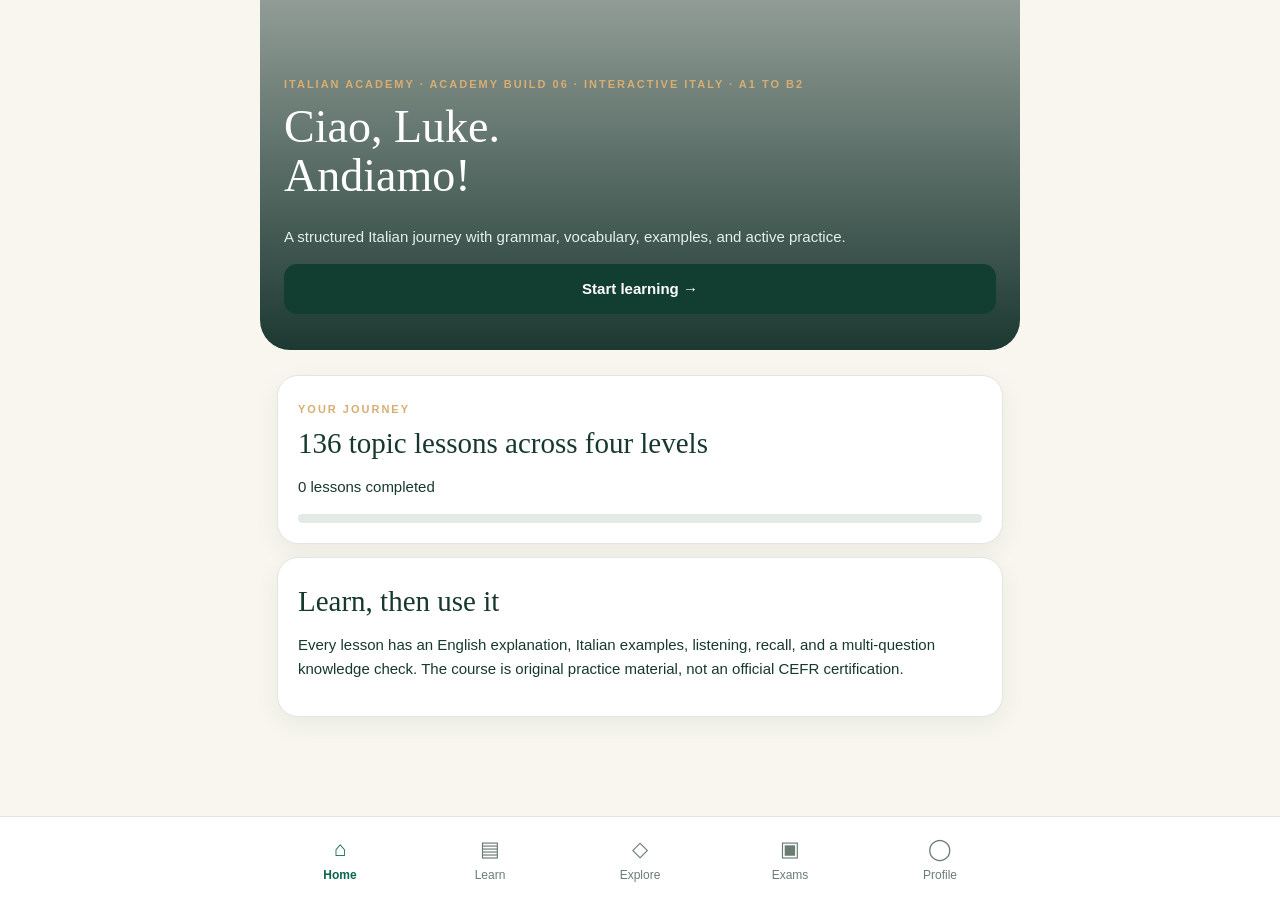
==== commit 7e7ca30c: "Add files via upload" ====
--- a/index.html
+++ b/index.html
@@ -1,5 +1,5 @@
-<!doctype html><html lang="en"><head><meta charset="utf-8"><meta name="viewport" content="width=device-width,initial-scale=1,viewport-fit=cover"><meta name="theme-color" content="#123e32"><meta name="apple-mobile-web-app-capable" content="yes"><title>Italiano con Luke — ACADEMY BUILD 05 · EXTENDED SYLLABUS</title><style>
-:root{--forest:#123e32;--sage:#dfece2;--cream:#f8f6ef;--gold:#d8ad72;--ink:#17382e;--muted:#667a70;--line:#dfe8df}*{box-sizing:border-box}body{margin:0;background:var(--cream);color:var(--ink);font:15px/1.6 -apple-system,BlinkMacSystemFont,'Segoe UI',sans-serif}button,input{font:inherit}button{cursor:pointer}main{max-width:760px;margin:auto;padding:0 17px 110px}.hero{margin:0 -17px 25px;background:linear-gradient(0deg,#0c2b24ee,#0c2b2470),url('https://images.unsplash.com/photo-1552832230-c0197dd311b5?w=1400&q=88') center/cover;color:#fff;padding:75px 24px 36px;border-radius:0 0 30px 30px;min-height:350px;display:flex;flex-direction:column;justify-content:end}.hero h1{font:normal 46px/1.05 Georgia,serif;margin:10px 0}.hero p{color:#e4f1e7}.eyebrow{font-size:11px;letter-spacing:2px;text-transform:uppercase;color:var(--gold);font-weight:800}.card{background:#fff;border:1px solid var(--line);border-radius:21px;padding:20px;margin:13px 0;box-shadow:0 8px 25px #153d3210}.card h2,.heading{font:normal 29px Georgia,serif;margin:7px 0 12px}.card h3{margin:6px 0 12px}.muted{color:var(--muted)}.btn{background:var(--forest);color:#fff;border:0;border-radius:13px;padding:13px 18px;font-weight:700}.btn.secondary{background:var(--sage);color:var(--forest)}.btn.full{width:100%;margin-top:12px}.top{display:flex;align-items:center;gap:14px;padding:23px 0 8px}.back{border:0;background:#e5eee6;border-radius:12px;padding:8px 14px;font-size:23px;color:var(--forest)}.levels{display:grid;grid-template-columns:repeat(4,1fr);gap:8px;margin:18px 0}.levels button{padding:14px 5px;border:1px solid var(--line);background:#fff;border-radius:13px;color:var(--forest);font-weight:800}.levels button.on{background:var(--forest);color:#fff}.lessonrow{display:flex;align-items:center;gap:13px;width:100%;text-align:left;border:1px solid var(--line);background:#fff;border-radius:16px;padding:14px;margin:9px 0;color:var(--ink)}.num{background:#e6f1e9;border-radius:12px;padding:9px;min-width:42px;text-align:center;color:#155747;font-weight:800}.grow{flex:1}.lessonrow small{display:block;color:var(--muted)}.rule{background:#f1f7f1;border-left:4px solid #36765e;border-radius:12px;padding:16px;line-height:1.85}.example{border-bottom:1px solid var(--line);padding:15px 0}.example:last-child{border:0}.italian{font-size:21px;font-weight:700;line-height:1.5}.sound{background:#e4f0e8;border:0;color:#195a46;border-radius:11px;padding:9px 13px;float:right}.choice{display:block;width:100%;text-align:left;background:#fff;border:1px solid #d4e1d9;border-radius:13px;padding:13px;margin:9px 0;color:var(--ink)}.choice.sel{border-color:#126b4e;background:#e9f4ed}.feedback{padding:14px;background:#f1f6f0;border-radius:12px;margin:12px 0}.feedback.bad{background:#fff0e9}.progress{height:9px;background:#e2ebe4;border-radius:20px;overflow:hidden}.progress div{height:100%;background:#2b8062}.tabs{position:fixed;bottom:0;left:0;right:0;display:flex;justify-content:center;background:#fffffff2;border-top:1px solid var(--line);padding:10px 5px calc(10px + env(safe-area-inset-bottom));z-index:4;backdrop-filter:blur(12px)}.tabs button{flex:1;max-width:150px;border:0;background:none;color:#6b7d73;padding:5px 2px;font-size:12px}.tabs button.on{color:#0c654c;font-weight:800}.tabs span{display:block;font-size:21px}.note{font-size:13px;color:#63766b}.row{display:flex;gap:10px;align-items:center;justify-content:space-between}.photo{width:100%;height:170px;object-fit:cover;border-radius:16px}.pill{display:inline-block;background:#e5f0e7;color:#1a624c;padding:5px 10px;border-radius:20px;font-size:12px;font-weight:700}.input{width:100%;border:1px solid #cdded1;border-radius:12px;padding:13px;font-size:16px}.mini{padding:12px;background:#f4f7f3;border-radius:12px;margin:12px 0}details{background:#f5f8f4;padding:13px;border-radius:12px;margin:9px 0}summary{cursor:pointer;font-weight:700}@media(max-width:390px){.hero h1{font-size:40px}.card{padding:16px}}</style></head><body><main id="app"><div class="hero"><h1>Italiano con Luke</h1><p>Opening your Italian academy…</p></div></main><nav class="tabs" id="nav"></nav><script>
+<!doctype html><html lang="en"><head><meta charset="utf-8"><meta name="viewport" content="width=device-width,initial-scale=1,viewport-fit=cover"><meta name="theme-color" content="#123e32"><meta name="apple-mobile-web-app-capable" content="yes"><title>Italiano con Luke — ACADEMY BUILD 06 · INTERACTIVE ITALY</title><style>
+:root{--forest:#123e32;--sage:#dfece2;--cream:#f8f6ef;--gold:#d8ad72;--ink:#17382e;--muted:#667a70;--line:#dfe8df}*{box-sizing:border-box}body{margin:0;background:var(--cream);color:var(--ink);font:15px/1.6 -apple-system,BlinkMacSystemFont,'Segoe UI',sans-serif}button,input{font:inherit}button{cursor:pointer}main{max-width:760px;margin:auto;padding:0 17px 110px}.hero{margin:0 -17px 25px;background:linear-gradient(0deg,#0c2b24ee,#0c2b2470),url('https://images.unsplash.com/photo-1552832230-c0197dd311b5?w=1400&q=88') center/cover;color:#fff;padding:75px 24px 36px;border-radius:0 0 30px 30px;min-height:350px;display:flex;flex-direction:column;justify-content:end}.hero h1{font:normal 46px/1.05 Georgia,serif;margin:10px 0}.hero p{color:#e4f1e7}.eyebrow{font-size:11px;letter-spacing:2px;text-transform:uppercase;color:var(--gold);font-weight:800}.card{background:#fff;border:1px solid var(--line);border-radius:21px;padding:20px;margin:13px 0;box-shadow:0 8px 25px #153d3210}.card h2,.heading{font:normal 29px Georgia,serif;margin:7px 0 12px}.card h3{margin:6px 0 12px}.muted{color:var(--muted)}.btn{background:var(--forest);color:#fff;border:0;border-radius:13px;padding:13px 18px;font-weight:700}.btn.secondary{background:var(--sage);color:var(--forest)}.btn.full{width:100%;margin-top:12px}.top{display:flex;align-items:center;gap:14px;padding:23px 0 8px}.back{border:0;background:#e5eee6;border-radius:12px;padding:8px 14px;font-size:23px;color:var(--forest)}.levels{display:grid;grid-template-columns:repeat(4,1fr);gap:8px;margin:18px 0}.levels button{padding:14px 5px;border:1px solid var(--line);background:#fff;border-radius:13px;color:var(--forest);font-weight:800}.levels button.on{background:var(--forest);color:#fff}.lessonrow{display:flex;align-items:center;gap:13px;width:100%;text-align:left;border:1px solid var(--line);background:#fff;border-radius:16px;padding:14px;margin:9px 0;color:var(--ink)}.num{background:#e6f1e9;border-radius:12px;padding:9px;min-width:42px;text-align:center;color:#155747;font-weight:800}.grow{flex:1}.lessonrow small{display:block;color:var(--muted)}.rule{background:#f1f7f1;border-left:4px solid #36765e;border-radius:12px;padding:16px;line-height:1.85}.example{border-bottom:1px solid var(--line);padding:15px 0}.example:last-child{border:0}.italian{font-size:21px;font-weight:700;line-height:1.5}.sound{background:#e4f0e8;border:0;color:#195a46;border-radius:11px;padding:9px 13px;float:right}.choice{display:block;width:100%;text-align:left;background:#fff;border:1px solid #d4e1d9;border-radius:13px;padding:13px;margin:9px 0;color:var(--ink)}.choice.sel{border-color:#126b4e;background:#e9f4ed}.feedback{padding:14px;background:#f1f6f0;border-radius:12px;margin:12px 0}.feedback.bad{background:#fff0e9}.progress{height:9px;background:#e2ebe4;border-radius:20px;overflow:hidden}.progress div{height:100%;background:#2b8062}.tabs{position:fixed;bottom:0;left:0;right:0;display:flex;justify-content:center;background:#fffffff2;border-top:1px solid var(--line);padding:10px 5px calc(10px + env(safe-area-inset-bottom));z-index:4;backdrop-filter:blur(12px)}.tabs button{flex:1;max-width:150px;border:0;background:none;color:#6b7d73;padding:5px 2px;font-size:12px}.tabs button.on{color:#0c654c;font-weight:800}.tabs span{display:block;font-size:21px}.note{font-size:13px;color:#63766b}.row{display:flex;gap:10px;align-items:center;justify-content:space-between}.photo{width:100%;height:170px;object-fit:cover;border-radius:16px}.pill{display:inline-block;background:#e5f0e7;color:#1a624c;padding:5px 10px;border-radius:20px;font-size:12px;font-weight:700}.input{width:100%;border:1px solid #cdded1;border-radius:12px;padding:13px;font-size:16px}.mini{padding:12px;background:#f4f7f3;border-radius:12px;margin:12px 0}details{background:#f5f8f4;padding:13px;border-radius:12px;margin:9px 0}summary{cursor:pointer;font-weight:700}@media(max-width:390px){.hero h1{font-size:40px}.card{padding:16px}}.card .photo{height:210px}.card .choice{line-height:1.6}.card .choice b{font-weight:700}.card .choice:disabled{opacity:.8}</style></head><body><main id="app"><div class="hero"><h1>Italiano con Luke</h1><p>Opening your Italian academy…</p></div></main><nav class="tabs" id="nav"></nav><script>
 (function(){'use strict';
 var DATA={"A1":[{"title":"First Words","topic":"Greetings and introductions","rule":"Italian greetings depend on context. Ciao is informal and can mean hello or goodbye; buongiorno is a polite daytime greeting; buonasera is used later in the day. Use Lei with strangers in formal situations.","examples":[["Ciao","Hi / Bye"],["Ciao, Luke!","Hi, Luke!"],["Buongiorno, signora.","Good morning, ma’am."],["Buonasera, come sta?","Good evening, how are you? (formal)"],["Piacere di conoscerti.","Nice to meet you. (informal)"],["Arrivederci, a domani!","Goodbye, see you tomorrow!"]],"quiz":[{"q":"How do you say “Good morning”?","a":"Buongiorno","choices":["Buonasera","Buongiorno","Arrivederci"],"why":"Buongiorno is a greeting used in the morning and daytime."}]},{"title":"Meet Someone","topic":"Names and where you are from","rule":"Mi chiamo + name introduces yourself. Come ti chiami? is informal; Come si chiama? is formal. Sono di + city or country indicates origin. Abito a + city means I live in.","examples":[["Mi chiamo Luke","My name is Luke"],["Sono di New York.","I am from New York."],["Come ti chiami?","What is your name? (informal)"],["Mi chiamo Luca.","My name is Luca."],["Di dove sei?","Where are you from?"],["Sono di Madrid, ma abito a Roma.","I am from Madrid, but I live in Rome."]],"quiz":[{"q":"How do you say “My name is Luke”?","a":"Mi chiamo Luke","choices":["Ho Luke","Mi chiamo Luke","Sono Luke anni"],"why":"Mi chiamo means “my name is”."}]},{"title":"Be & Have","topic":"Essere and avere","rule":"Essere (to be): sono, sei, è, siamo, siete, sono. Avere (to have): ho, hai, ha, abbiamo, avete, hanno. Italian uses avere for age: ho vent’anni, literally “I have twenty years.”","examples":[["Sono americano","I am American"],["Ho venti anni.","I am twenty years old."],["Io sono studente.","I am a student."],["Tu sei italiano?","Are you Italian?"],["Lei ha una sorella.","She has a sister."],["Abbiamo due libri.","We have two books."]],"quiz":[{"q":"Choose “I have”","a":"Ho","choices":["Sono","Hai","Ho"],"why":"Ho is the first-person form of avere (to have)."}]},{"title":"Articles","topic":"Il, lo, la, un, una","rule":"Definite articles agree with gender and number: il libro / i libri, la casa / le case, lo studente / gli studenti. Use l’ before vowels: l’amico, l’amica. Indefinite articles: un libro, uno studente, una casa, un’amica.","examples":[["Il libro","The book"],["La casa è bella.","The house is beautiful."],["Il ragazzo legge.","The boy reads."],["Lo studente parla.","The student speaks."],["L’amica arriva.","The female friend arrives."],["Una ragazza e un ragazzo.","A girl and a boy."]],"quiz":[{"q":"Which article goes with “casa”?","a":"La","choices":["Il","La","Lo"],"why":"Casa is a feminine singular noun."}]},{"title":"Everyday Numbers","topic":"Numbers and prices","rule":"Numbers 1–10: uno, due, tre, quattro, cinque, sei, sette, otto, nove, dieci. For prices ask Quanto costa? (singular) or Quanto costano? (plural). Euro remains euro in the plural.","examples":[["Quanto costa?","How much does it cost?"],["Costa cinque euro.","It costs five euros."],["Due cappuccini, per favore.","Two cappuccinos, please."],["Costa otto euro.","It costs eight euros."],["Quanto costano queste mele?","How much do these apples cost?"],["Ho tre fratelli.","I have three brothers."]],"quiz":[{"q":"How do you say “five”?","a":"Cinque","choices":["Quattro","Cinque","Sei"],"why":"Cinque means five."}]},{"title":"At the Café","topic":"Ordering politely","rule":"Vorrei + noun is a polite request (“I would like”). Un caffè in Italy usually means an espresso. Use per favore (please) and grazie (thank you). To ask for the bill: Il conto, per favore.","examples":[["Un caffè, per favore","A coffee, please"],["Vorrei un cappuccino.","I would like a cappuccino."],["Vorrei un tè, per favore.","I would like a tea, please."],["Prendo un espresso.","I’ll have an espresso."],["Il conto, per favore.","The bill, please."],["Posso pagare con carta?","Can I pay by card?"]],"quiz":[{"q":"What does “vorrei” mean?","a":"I would like","choices":["I have","I would like","I am"],"why":"Vorrei is a polite way to ask for something."}]},{"title":"Present Tense","topic":"Regular -are verbs","rule":"For regular -are verbs, remove -are and add -o, -i, -a, -iamo, -ate, -ano. Parlare: parlo, parli, parla, parliamo, parlate, parlano. The subject pronoun is often omitted because the ending identifies the subject.","examples":[["Parlo italiano","I speak Italian"],["Studio ogni giorno.","I study every day."],["Parlo italiano ogni giorno.","I speak Italian every day."],["Tu lavori a Roma.","You work in Rome."],["Studiamo insieme.","We study together."],["Loro abitano qui.","They live here."]],"quiz":[{"q":"Complete: Io ___ italiano.","a":"parlo","choices":["parli","parla","parlo"],"why":"The io form of parlare is parlo."}]},{"title":"Family","topic":"People and relationships","rule":"Family nouns include madre, padre, fratello, sorella, figlio, figlia. With a singular unmodified family member, Italian often omits the definite article after a possessive: mia madre, tuo fratello; but la mia sorellina takes the article.","examples":[["Mia sorella","My sister"],["Mio padre lavora.","My father works."],["Mia madre vive a Milano.","My mother lives in Milan."],["Ho una sorella e due fratelli.","I have a sister and two brothers."],["Questo è mio padre.","This is my father."],["La mia famiglia è grande.","My family is big."]],"quiz":[{"q":"What does “fratello” mean?","a":"Brother","choices":["Sister","Brother","Mother"],"why":"Fratello means brother."}]},{"title":"Around Town","topic":"Places and directions","rule":"Use c’è (there is) and ci sono (there are). For locations use vicino a (near), lontano da (far from), davanti a (in front of), dietro (behind). Dov’è...? asks where something is.","examples":[["Dov’è la stazione?","Where is the station?"],["La banca è a destra.","The bank is on the right."],["Dov’è la farmacia?","Where is the pharmacy?"],["C’è una banca qui vicino?","Is there a bank nearby?"],["La stazione è davanti al museo.","The station is in front of the museum."],["Ci sono due supermercati.","There are two supermarkets."]],"quiz":[{"q":"What does “a sinistra” mean?","a":"To the left","choices":["To the right","Straight ahead","To the left"],"why":"A sinistra means to the left."}]},{"title":"Food & Drinks","topic":"Eating in Italy","rule":"Food nouns have gender: il pane, la pasta, l’acqua. Mi piace + singular noun or infinitive; mi piacciono + plural noun. Preferisco means “I prefer”.","examples":[["L’acqua","Water"],["Mangio la pasta.","I eat pasta."],["Mi piace la pizza.","I like pizza."],["Mi piacciono le fragole.","I like strawberries."],["Preferisco l’acqua naturale.","I prefer still water."],["Non mangio carne.","I do not eat meat."]],"quiz":[{"q":"How do you say “water”?","a":"Acqua","choices":["Pane","Acqua","Latte"],"why":"Acqua is water."}]},{"title":"Daily Routine","topic":"Common reflexive verbs","rule":"Reflexive verbs use mi, ti, si, ci, vi, si. Svegliarsi: mi sveglio, ti svegli, si sveglia. The reflexive pronoun changes with the subject. Use alle + time: alle sette.","examples":[["Mi sveglio presto","I wake up early"],["Mi alzo alle sette.","I get up at seven."],["Mi sveglio alle sette.","I wake up at seven."],["Mi lavo e mi vesto.","I wash and get dressed."],["Ci alziamo presto.","We get up early."],["Vado a dormire alle undici.","I go to sleep at eleven."]],"quiz":[{"q":"What does “mi sveglio” mean?","a":"I wake up","choices":["I go out","I wake up","I go to bed"],"why":"Svegliarsi means to wake up."}]},{"title":"A1 Review","topic":"Putting it together","rule":"Arrivederci is a standard polite goodbye.","examples":[["Come stai?","How are you?"],["Sto bene, grazie.","I am well, thank you."]],"quiz":[{"q":"Which is a polite way to say goodbye?","a":"Arrivederci","choices":["Ciao bello","Arrivederci","Prego"],"why":"Arrivederci is a standard polite goodbye."}]},{"title":"Articles and gender","topic":"il, lo, la, l’ and plural articles","rule":"Italian nouns have grammatical gender. Use il for many masculine nouns, la for many feminine nouns, lo before s+consonant or z, and l’ before a vowel. Plurals commonly use i, gli, le.","examples":[["Il ragazzo parla.","The boy speaks."],["La ragazza studia.","The girl studies."]],"quiz":[{"q":"Translate: The boy speaks.","a":"Il ragazzo parla.","choices":["Il ragazzo parla.","La ragazza studia.","Non lo so."],"why":"The model answer is “Il ragazzo parla.”. Notice the structure: il, lo, la, l’ and plural articles."},{"q":"Translate: The girl studies.","a":"La ragazza studia.","choices":["La ragazza studia.","Il ragazzo parla.","Non capisco."],"why":"The model answer is “La ragazza studia.”."}]},{"title":"Present tense -are","topic":"Regular -are verbs","rule":"For regular -are verbs, remove -are and add -o, -i, -a, -iamo, -ate, -ano. Parlare: parlo, parli, parla, parliamo, parlate, parlano.","examples":[["Io parlo italiano.","I speak Italian."],["Noi studiamo ogni giorno.","We study every day."]],"quiz":[{"q":"Translate: I speak Italian.","a":"Io parlo italiano.","choices":["Io parlo italiano.","Noi studiamo ogni giorno.","Non lo so."],"why":"The model answer is “Io parlo italiano.”. Notice the structure: Regular -are verbs."},{"q":"Translate: We study every day.","a":"Noi studiamo ogni giorno.","choices":["Noi studiamo ogni giorno.","Io parlo italiano.","Non capisco."],"why":"The model answer is “Noi studiamo ogni giorno.”."}]},{"title":"Present tense -ere","topic":"Regular -ere verbs","rule":"For regular -ere verbs, endings include -o, -i, -e, -iamo, -ete, -ono. Prendere: prendo, prendi, prende, prendiamo, prendete, prendono.","examples":[["Io prendo un caffè.","I have a coffee."],["Lei legge un libro.","She reads a book."]],"quiz":[{"q":"Translate: I have a coffee.","a":"Io prendo un caffè.","choices":["Io prendo un caffè.","Lei legge un libro.","Non lo so."],"why":"The model answer is “Io prendo un caffè.”. Notice the structure: Regular -ere verbs."},{"q":"Translate: She reads a book.","a":"Lei legge un libro.","choices":["Lei legge un libro.","Io prendo un caffè.","Non capisco."],"why":"The model answer is “Lei legge un libro.”."}]},{"title":"Present tense -ire","topic":"Regular -ire verbs","rule":"Many -ire verbs use -o, -i, -e, -iamo, -ite, -ono; some insert -isc- in singular and third-person plural: capisco, capisci, capisce, capiamo, capite, capiscono.","examples":[["Io dormo otto ore.","I sleep eight hours."],["Loro capiscono italiano.","They understand Italian."]],"quiz":[{"q":"Translate: I sleep eight hours.","a":"Io dormo otto ore.","choices":["Io dormo otto ore.","Loro capiscono italiano.","Non lo so."],"why":"The model answer is “Io dormo otto ore.”. Notice the structure: Regular -ire verbs."},{"q":"Translate: They understand Italian.","a":"Loro capiscono italiano.","choices":["Loro capiscono italiano.","Io dormo otto ore.","Non capisco."],"why":"The model answer is “Loro capiscono italiano.”."}]},{"title":"Negation and questions","topic":"Non, dove, quando, perché","rule":"Focus on the structure: Non, dove, quando, perché. Read the two examples aloud, identify the verb forms and connectors, and then produce your own sentence without looking at the translation.","examples":[["Non capisco.","I do not understand."],["Perché studi italiano?","Why do you study Italian?"]],"quiz":[{"q":"Translate: I do not understand.","a":"Non capisco.","choices":["Non capisco.","Perché studi italiano?","Non lo so."],"why":"The model answer is “Non capisco.”. Notice the structure: Non, dove, quando, perché."},{"q":"Translate: Why do you study Italian?","a":"Perché studi italiano?","choices":["Perché studi italiano?","Non capisco.","Non capisco."],"why":"The model answer is “Perché studi italiano?”."}]},{"title":"Adjectives agreement","topic":"Masculine feminine singular plural","rule":"Focus on the structure: Masculine feminine singular plural. Read the two examples aloud, identify the verb forms and connectors, and then produce your own sentence without looking at the translation.","examples":[["La casa è bella.","The house is beautiful."],["I libri sono nuovi.","The books are new."]],"quiz":[{"q":"Translate: The house is beautiful.","a":"La casa è bella.","choices":["La casa è bella.","I libri sono nuovi.","Non lo so."],"why":"The model answer is “La casa è bella.”. Notice the structure: Masculine feminine singular plural."},{"q":"Translate: The books are new.","a":"I libri sono nuovi.","choices":["I libri sono nuovi.","La casa è bella.","Non capisco."],"why":"The model answer is “I libri sono nuovi.”."}]},{"title":"Prepositions","topic":"A, in, di, da, con, per","rule":"Focus on the structure: A, in, di, da, con, per. Read the two examples aloud, identify the verb forms and connectors, and then produce your own sentence without looking at the translation.","examples":[["Vado a Roma.","I am going to Rome."],["Vivo in Italia.","I live in Italy."]],"quiz":[{"q":"Translate: I am going to Rome.","a":"Vado a Roma.","choices":["Vado a Roma.","Vivo in Italia.","Non lo so."],"why":"The model answer is “Vado a Roma.”. Notice the structure: A, in, di, da, con, per."},{"q":"Translate: I live in Italy.","a":"Vivo in Italia.","choices":["Vivo in Italia.","Vado a Roma.","Non capisco."],"why":"The model answer is “Vivo in Italia.”."}]},{"title":"Daily routines","topic":"Reflexive verbs and frequency","rule":"Focus on the structure: Reflexive verbs and frequency. Read the two examples aloud, identify the verb forms and connectors, and then produce your own sentence without looking at the translation.","examples":[["Mi sveglio alle sette.","I wake up at seven."],["Mi lavo e faccio colazione.","I wash and have breakfast."]],"quiz":[{"q":"Translate: I wake up at seven.","a":"Mi sveglio alle sette.","choices":["Mi sveglio alle sette.","Mi lavo e faccio colazione.","Non lo so."],"why":"The model answer is “Mi sveglio alle sette.”. Notice the structure: Reflexive verbs and frequency."},{"q":"Translate: I wash and have breakfast.","a":"Mi lavo e faccio colazione.","choices":["Mi lavo e faccio colazione.","Mi sveglio alle sette.","Non capisco."],"why":"The model answer is “Mi lavo e faccio colazione.”."}]},{"title":"Modal verbs","topic":"Potere, volere, dovere","rule":"Focus on the structure: Potere, volere, dovere. Read the two examples aloud, identify the verb forms and connectors, and then produce your own sentence without looking at the translation.","examples":[["Posso entrare?","May I come in?"],["Devo studiare.","I have to study."]],"quiz":[{"q":"Translate: May I come in?","a":"Posso entrare?","choices":["Posso entrare?","Devo studiare.","Non lo so."],"why":"The model answer is “Posso entrare?”. Notice the structure: Potere, volere, dovere."},{"q":"Translate: I have to study.","a":"Devo studiare.","choices":["Devo studiare.","Posso entrare?","Non capisco."],"why":"The model answer is “Devo studiare.”."}]},{"title":"A1 final integration","topic":"Everyday communication","rule":"Focus on the structure: Everyday communication. Read the two examples aloud, identify the verb forms and connectors, and then produce your own sentence without looking at the translation.","examples":[["Vorrei un biglietto per Firenze.","I would like a ticket to Florence."],["A che ora parte il treno?","What time does the train leave?"]],"quiz":[{"q":"Translate: I would like a ticket to Florence.","a":"Vorrei un biglietto per Firenze.","choices":["Vorrei un biglietto per Firenze.","A che ora parte il treno?","Non lo so."],"why":"The model answer is “Vorrei un biglietto per Firenze.”. Notice the structure: Everyday communication."},{"q":"Translate: What time does the train leave?","a":"A che ora parte il treno?","choices":["A che ora parte il treno?","Vorrei un biglietto per Firenze.","Non capisco."],"why":"The model answer is “A che ora parte il treno?”."}]},{"title":"Questions and negation","topic":"Core grammar · A1","rule":"Non precedes a conjugated verb. Yes/no questions use rising intonation; question words include chi, che cosa, dove, quando, perché and come.","examples":[["Non capisco.","I do not understand."],["Dove abiti?","Where do you live?"]],"quiz":[{"q":"Which Italian sentence means “I do not understand.”?","a":"Non capisco.","choices":["Non capisco.","Dove abiti?","Non lo so."],"why":"The correct answer is “Non capisco.”. Non precedes a conjugated verb."},{"q":"Which Italian sentence means “Where do you live?”?","a":"Dove abiti?","choices":["Dove abiti?","Non capisco.","Non capisco."],"why":"The correct answer is “Dove abiti?”."}]},{"title":"Numbers and prices","topic":"Core grammar · A1","rule":"Numbers are essential for shopping. Ventuno (21), trentadue (32), cento (100). Quanto costa? asks the price of one item; quanto costano? for plural items.","examples":[["Quanto costa questo libro?","How much does this book cost?"],["Costa venticinque euro.","It costs twenty-five euros."]],"quiz":[{"q":"Which Italian sentence means “How much does this book cost?”?","a":"Quanto costa questo libro?","choices":["Quanto costa questo libro?","Costa venticinque euro.","Non lo so."],"why":"The correct answer is “Quanto costa questo libro?”. Numbers are essential for shopping."},{"q":"Which Italian sentence means “It costs twenty-five euros.”?","a":"Costa venticinque euro.","choices":["Costa venticinque euro.","Quanto costa questo libro?","Non capisco."],"why":"The correct answer is “Costa venticinque euro.”."}]},{"title":"Time and schedules","topic":"Core grammar · A1","rule":"Use È l’una for one o’clock and Sono le... for other hours. Use alle before a time for an appointment; a mezzogiorno means at noon.","examples":[["Sono le otto e mezza.","It is eight thirty."],["Il treno parte alle nove.","The train leaves at nine."]],"quiz":[{"q":"Which Italian sentence means “It is eight thirty.”?","a":"Sono le otto e mezza.","choices":["Sono le otto e mezza.","Il treno parte alle nove.","Non lo so."],"why":"The correct answer is “Sono le otto e mezza.”. Use È l’una for one o’clock and Sono le."},{"q":"Which Italian sentence means “The train leaves at nine.”?","a":"Il treno parte alle nove.","choices":["Il treno parte alle nove.","Sono le otto e mezza.","Non capisco."],"why":"The correct answer is “Il treno parte alle nove.”."}]},{"title":"Days, months and dates","topic":"Core grammar · A1","rule":"Italian days and months are normally lowercase. Use lunedì, martedì, mercoledì, giovedì, venerdì, sabato, domenica. For dates use il + number + month, but il primo for the first.","examples":[["Oggi è lunedì.","Today is Monday."],["Il corso inizia il primo marzo.","The course starts on March first."]],"quiz":[{"q":"Which Italian sentence means “Today is Monday.”?","a":"Oggi è lunedì.","choices":["Oggi è lunedì.","Il corso inizia il primo marzo.","Non lo so."],"why":"The correct answer is “Oggi è lunedì.”. Italian days and months are normally lowercase."},{"q":"Which Italian sentence means “The course starts on March first.”?","a":"Il corso inizia il primo marzo.","choices":["Il corso inizia il primo marzo.","Oggi è lunedì.","Non capisco."],"why":"The correct answer is “Il corso inizia il primo marzo.”."}]},{"title":"Modal verbs","topic":"Core grammar · A1","rule":"Potere, volere and dovere combine with an infinitive: posso parlare, voglio mangiare, devo studiare. The modal verb agrees with the subject.","examples":[["Posso entrare?","May I come in?"],["Devo studiare stasera.","I have to study tonight."]],"quiz":[{"q":"Which Italian sentence means “May I come in?”?","a":"Posso entrare?","choices":["Posso entrare?","Devo studiare stasera.","Non lo so."],"why":"The correct answer is “Posso entrare?”. Potere, volere and dovere combine with an infinitive: posso parlare, voglio mangiare, devo studiare."},{"q":"Which Italian sentence means “I have to study tonight.”?","a":"Devo studiare stasera.","choices":["Devo studiare stasera.","Posso entrare?","Non capisco."],"why":"The correct answer is “Devo studiare stasera.”."}]},{"title":"Adjectives and agreement","topic":"Core grammar · A1","rule":"Most adjectives agree in gender and number with the noun: ragazzo alto, ragazza alta, ragazzi alti, ragazze alte. Some adjectives ending in -e have plural -i.","examples":[["La casa è piccola.","The house is small."],["I libri sono interessanti.","The books are interesting."]],"quiz":[{"q":"Which Italian sentence means “The house is small.”?","a":"La casa è piccola.","choices":["La casa è piccola.","I libri sono interessanti.","Non lo so."],"why":"The correct answer is “La casa è piccola.”. Most adjectives agree in gender and number with the noun: ragazzo alto, ragazza alta, ragazzi alti, ragazze alte."},{"q":"Which Italian sentence means “The books are interesting.”?","a":"I libri sono interessanti.","choices":["I libri sono interessanti.","La casa è piccola.","Non capisco."],"why":"The correct answer is “I libri sono interessanti.”."}]},{"title":"Possessives","topic":"Core grammar · A1","rule":"Possessives usually take the article: il mio libro, la tua casa, i nostri amici. Singular unmodified family nouns usually omit the article: mia madre.","examples":[["Questo è il mio telefono.","This is my phone."],["Mio fratello vive qui.","My brother lives here."]],"quiz":[{"q":"Which Italian sentence means “This is my phone.”?","a":"Questo è il mio telefono.","choices":["Questo è il mio telefono.","Mio fratello vive qui.","Non lo so."],"why":"The correct answer is “Questo è il mio telefono.”. Possessives usually take the article: il mio libro, la tua casa, i nostri amici."},{"q":"Which Italian sentence means “My brother lives here.”?","a":"Mio fratello vive qui.","choices":["Mio fratello vive qui.","Questo è il mio telefono.","Non capisco."],"why":"The correct answer is “Mio fratello vive qui.”."}]},{"title":"Simple prepositions","topic":"Core grammar · A1","rule":"Common prepositions: a (to/in), in (in/to), di (of/from), da (from/at), con (with), per (for), su (on). Learn combinations through examples.","examples":[["Vado a scuola.","I go to school."],["Abito in Italia.","I live in Italy."]],"quiz":[{"q":"Which Italian sentence means “I go to school.”?","a":"Vado a scuola.","choices":["Vado a scuola.","Abito in Italia.","Non lo so."],"why":"The correct answer is “Vado a scuola.”. Common prepositions: a (to/in), in (in/to), di (of/from), da (from/at), con (with), per (for), su (on)."},{"q":"Which Italian sentence means “I live in Italy.”?","a":"Abito in Italia.","choices":["Abito in Italia.","Vado a scuola.","Non capisco."],"why":"The correct answer is “Abito in Italia.”."}]},{"title":"Past with avere","topic":"Core grammar · A1","rule":"Passato prossimo uses present tense avere plus past participle: ho parlato, hai mangiato, abbiamo visto. Many transitive verbs use avere.","examples":[["Ho comprato il pane.","I bought the bread."],["Abbiamo visitato Roma.","We visited Rome."]],"quiz":[{"q":"Which Italian sentence means “I bought the bread.”?","a":"Ho comprato il pane.","choices":["Ho comprato il pane.","Abbiamo visitato Roma.","Non lo so."],"why":"The correct answer is “Ho comprato il pane.”. Passato prossimo uses present tense avere plus past participle: ho parlato, hai mangiato, abbiamo visto."},{"q":"Which Italian sentence means “We visited Rome.”?","a":"Abbiamo visitato Roma.","choices":["Abbiamo visitato Roma.","Ho comprato il pane.","Non capisco."],"why":"The correct answer is “Abbiamo visitato Roma.”."}]},{"title":"Past with essere","topic":"Core grammar · A1","rule":"Movement and change-of-state verbs often use essere: sono andato/a, siamo arrivati/e. With essere, the participle agrees with the subject.","examples":[["Maria è arrivata ieri.","Maria arrived yesterday."],["Siamo andati al cinema.","We went to the cinema."]],"quiz":[{"q":"Which Italian sentence means “Maria arrived yesterday.”?","a":"Maria è arrivata ieri.","choices":["Maria è arrivata ieri.","Siamo andati al cinema.","Non lo so."],"why":"The correct answer is “Maria è arrivata ieri.”. Movement and change-of-state verbs often use essere: sono andato/a, siamo arrivati/e."},{"q":"Which Italian sentence means “We went to the cinema.”?","a":"Siamo andati al cinema.","choices":["Siamo andati al cinema.","Maria è arrivata ieri.","Non capisco."],"why":"The correct answer is “Siamo andati al cinema.”."}]},{"title":"Direct object basics","topic":"Core grammar · A1","rule":"Direct objects answer whom or what. Before a conjugated verb, mi, ti, lo, la, ci, vi, li, le can replace the noun. Lo vedo means I see him/it.","examples":[["Compro il libro.","I buy the book."],["Lo compro domani.","I will buy it tomorrow."]],"quiz":[{"q":"Which Italian sentence means “I buy the book.”?","a":"Compro il libro.","choices":["Compro il libro.","Lo compro domani.","Non lo so."],"why":"The correct answer is “Compro il libro.”. Direct objects answer whom or what."},{"q":"Which Italian sentence means “I will buy it tomorrow.”?","a":"Lo compro domani.","choices":["Lo compro domani.","Compro il libro.","Non capisco."],"why":"The correct answer is “Lo compro domani.”."}]},{"title":"A1 real-life conversation","topic":"Core grammar · A1","rule":"Combine greetings, polite requests, prices, times and directions. Speak in complete exchanges rather than isolated vocabulary.","examples":[["Buongiorno, vorrei due biglietti.","Good morning, I would like two tickets."],["A che ora parte il treno?","What time does the train leave?"]],"quiz":[{"q":"Which Italian sentence means “Good morning, I would like two tickets.”?","a":"Buongiorno, vorrei due biglietti.","choices":["Buongiorno, vorrei due biglietti.","A che ora parte il treno?","Non lo so."],"why":"The correct answer is “Buongiorno, vorrei due biglietti.”. Combine greetings, polite requests, prices, times and directions."},{"q":"Which Italian sentence means “What time does the train leave?”?","a":"A che ora parte il treno?","choices":["A che ora parte il treno?","Buongiorno, vorrei due biglietti.","Non capisco."],"why":"The correct answer is “A che ora parte il treno?”."}]}],"A2":[{"title":"Past Experiences","topic":"Passato prossimo","rule":"Mangiare takes avere in the passato prossimo.","examples":[["Ho mangiato","I ate / I have eaten"],["Ieri ho visitato Roma.","Yesterday I visited Rome."]],"quiz":[{"q":"Choose the past of “mangiare” with io.","a":"Ho mangiato","choices":["Sono mangiare","Ho mangiato","Mangio ieri"],"why":"Mangiare takes avere in the passato prossimo."}]},{"title":"Travel Stories","topic":"Movement verbs in the past","rule":"Andare uses essere in compound tenses.","examples":[["Sono arrivato","I arrived (masculine speaker)"],["Siamo andati a Firenze.","We went to Florence."]],"quiz":[{"q":"Choose the auxiliary for “andare”.","a":"Essere","choices":["Avere","Essere","Fare"],"why":"Andare uses essere in compound tenses."}]},{"title":"Describing the Past","topic":"Imperfetto","rule":"Imperfetto often describes repeated or ongoing past actions.","examples":[["Da piccolo giocavo","When I was little, I used to play"],["Prima abitavo a New York.","I used to live in New York."]],"quiz":[{"q":"Which tense describes a past habit?","a":"Imperfetto","choices":["Futuro","Imperfetto","Imperativo"],"why":"Imperfetto often describes repeated or ongoing past actions."}]},{"title":"Plans & Predictions","topic":"Future simple","rule":"Partirò is the first-person future of partire.","examples":[["Partirò domani","I will leave tomorrow"],["Visiteremo Venezia.","We will visit Venice."]],"quiz":[{"q":"Complete: Domani io ___.","a":"partirò","choices":["partivo","partirò","parto ieri"],"why":"Partirò is the first-person future of partire."}]},{"title":"At the Restaurant","topic":"Polite requests","rule":"Potrei is the conditional of potere.","examples":[["Potrei avere il menù?","Could I have the menu?"],["Vorremmo un tavolo per due.","We would like a table for two."]],"quiz":[{"q":"What does “potrei” express?","a":"A polite request","choices":["A command","A polite request","A past habit"],"why":"Potrei is the conditional of potere."}]},{"title":"Shopping","topic":"Comparisons","rule":"Più costoso means more expensive.","examples":[["Più grande di","Bigger than"],["Questo costa meno.","This costs less."]],"quiz":[{"q":"How do you say “more expensive”?","a":"Più costoso","choices":["Meno caro","Più costoso","Così grande"],"why":"Più costoso means more expensive."}]},{"title":"Pronouns","topic":"Direct objects","rule":"Lo replaces a masculine singular direct object.","examples":[["Lo vedo","I see him / it"],["La conosco bene.","I know her well."]],"quiz":[{"q":"Replace “il libro” in “Leggo il libro”.","a":"Lo leggo","choices":["La leggo","Li leggo","Lo leggo"],"why":"Lo replaces a masculine singular direct object."}]},{"title":"Health","topic":"At the pharmacy","rule":"Mal di gola means a sore throat.","examples":[["Mi fa male la testa","My head hurts"],["Ho bisogno di una farmacia.","I need a pharmacy."]],"quiz":[{"q":"What does “ho mal di gola” mean?","a":"I have a sore throat","choices":["I have a fever","I have a sore throat","I have a headache"],"why":"Mal di gola means a sore throat."}]},{"title":"Giving Instructions","topic":"Imperative","rule":"Parla is the tu imperative of parlare.","examples":[["Ascolta!","Listen!"],["Prendi la seconda strada.","Take the second street."]],"quiz":[{"q":"Choose the informal singular command “Speak!”","a":"Parla!","choices":["Parliamo!","Parla!","Parlavo!"],"why":"Parla is the tu imperative of parlare."}]},{"title":"Daily Connections","topic":"Prepositions","rule":"A + il contracts to al.","examples":[["Vado al cinema","I go to the cinema"],["Vengo dalla stazione.","I am coming from the station."]],"quiz":[{"q":"Complete: Vado ___ cinema.","a":"al","choices":["dal","nel","al"],"why":"A + il contracts to al."}]},{"title":"Making Plans","topic":"Invitations","rule":"Ci vediamo is a common way to arrange a meeting.","examples":[["Ti va di uscire?","Do you feel like going out?"],["Ci vediamo alle otto.","See you at eight."]],"quiz":[{"q":"What does “ci vediamo” mean?","a":"See you","choices":["We eat","See you","We study"],"why":"Ci vediamo is a common way to arrange a meeting."}]},{"title":"A2 Review","topic":"Travel and everyday life","rule":"Mi piacerebbe expresses a hypothetical desire.","examples":[["Mi piacerebbe","I would like"],["Mi piacerebbe imparare meglio.","I would like to learn better."]],"quiz":[{"q":"Which form expresses a wish politely?","a":"Mi piacerebbe","choices":["Mi piaceva ieri","Mi piacerebbe","Mi piaccio"],"why":"Mi piacerebbe expresses a hypothetical desire."}]},{"title":"Past with avere","topic":"Passato prossimo and participles","rule":"Passato prossimo uses a present-tense auxiliary plus past participle. Many transitive verbs use avere: ho mangiato, hai mangiato, ha mangiato.","examples":[["Ho mangiato una pizza.","I ate a pizza."],["Abbiamo visto un film.","We watched a movie."]],"quiz":[{"q":"Translate: I ate a pizza.","a":"Ho mangiato una pizza.","choices":["Ho mangiato una pizza.","Abbiamo visto un film.","Non lo so."],"why":"The model answer is “Ho mangiato una pizza.”. Notice the structure: Passato prossimo and participles."},{"q":"Translate: We watched a movie.","a":"Abbiamo visto un film.","choices":["Abbiamo visto un film.","Ho mangiato una pizza.","Non capisco."],"why":"The model answer is “Abbiamo visto un film.”."}]},{"title":"Past with essere","topic":"Movement and agreement","rule":"Many verbs of movement and change use essere in the passato prossimo. The participle agrees with the subject: sono arrivato / arrivata.","examples":[["Sono arrivato ieri.","I arrived yesterday."],["Maria è partita presto.","Maria left early."]],"quiz":[{"q":"Translate: I arrived yesterday.","a":"Sono arrivato ieri.","choices":["Sono arrivato ieri.","Maria è partita presto.","Non lo so."],"why":"The model answer is “Sono arrivato ieri.”. Notice the structure: Movement and agreement."},{"q":"Translate: Maria left early.","a":"Maria è partita presto.","choices":["Maria è partita presto.","Sono arrivato ieri.","Non capisco."],"why":"The model answer is “Maria è partita presto.”."}]},{"title":"Imperfect tense","topic":"Habits and background in the past","rule":"Imperfetto describes repeated past habits, ongoing past states, and background. Contrast it with passato prossimo for completed events.","examples":[["Da bambino giocavo fuori.","As a child I used to play outside."],["Pioveva quando sono uscito.","It was raining when I went out."]],"quiz":[{"q":"Translate: As a child I used to play outside.","a":"Da bambino giocavo fuori.","choices":["Da bambino giocavo fuori.","Pioveva quando sono uscito.","Non lo so."],"why":"The model answer is “Da bambino giocavo fuori.”. Notice the structure: Habits and background in the past."},{"q":"Translate: It was raining when I went out.","a":"Pioveva quando sono uscito.","choices":["Pioveva quando sono uscito.","Da bambino giocavo fuori.","Non capisco."],"why":"The model answer is “Pioveva quando sono uscito.”."}]},{"title":"Direct object pronouns","topic":"Lo, la, li, le","rule":"Focus on the structure: Lo, la, li, le. Read the two examples aloud, identify the verb forms and connectors, and then produce your own sentence without looking at the translation.","examples":[["Lo conosco bene.","I know him well."],["La vedo domani.","I will see her tomorrow."]],"quiz":[{"q":"Translate: I know him well.","a":"Lo conosco bene.","choices":["Lo conosco bene.","La vedo domani.","Non lo so."],"why":"The model answer is “Lo conosco bene.”. Notice the structure: Lo, la, li, le."},{"q":"Translate: I will see her tomorrow.","a":"La vedo domani.","choices":["La vedo domani.","Lo conosco bene.","Non capisco."],"why":"The model answer is “La vedo domani.”."}]},{"title":"Indirect object pronouns","topic":"Mi, ti, gli, le, ci, vi","rule":"Focus on the structure: Mi, ti, gli, le, ci, vi. Read the two examples aloud, identify the verb forms and connectors, and then produce your own sentence without looking at the translation.","examples":[["Gli scrivo stasera.","I will write to him tonight."],["Le telefono domani.","I will call her tomorrow."]],"quiz":[{"q":"Translate: I will write to him tonight.","a":"Gli scrivo stasera.","choices":["Gli scrivo stasera.","Le telefono domani.","Non lo so."],"why":"The model answer is “Gli scrivo stasera.”. Notice the structure: Mi, ti, gli, le, ci, vi."},{"q":"Translate: I will call her tomorrow.","a":"Le telefono domani.","choices":["Le telefono domani.","Gli scrivo stasera.","Non capisco."],"why":"The model answer is “Le telefono domani.”."}]},{"title":"Comparisons","topic":"Più, meno, come, di","rule":"Focus on the structure: Più, meno, come, di. Read the two examples aloud, identify the verb forms and connectors, and then produce your own sentence without looking at the translation.","examples":[["Roma è più grande di Siena.","Rome is bigger than Siena."],["Questo è meno caro.","This is less expensive."]],"quiz":[{"q":"Translate: Rome is bigger than Siena.","a":"Roma è più grande di Siena.","choices":["Roma è più grande di Siena.","Questo è meno caro.","Non lo so."],"why":"The model answer is “Roma è più grande di Siena.”. Notice the structure: Più, meno, come, di."},{"q":"Translate: This is less expensive.","a":"Questo è meno caro.","choices":["Questo è meno caro.","Roma è più grande di Siena.","Non capisco."],"why":"The model answer is “Questo è meno caro.”."}]},{"title":"Future tense","topic":"Futuro semplice","rule":"Focus on the structure: Futuro semplice. Read the two examples aloud, identify the verb forms and connectors, and then produce your own sentence without looking at the translation.","examples":[["Domani partirò.","I will leave tomorrow."],["Studieremo insieme.","We will study together."]],"quiz":[{"q":"Translate: I will leave tomorrow.","a":"Domani partirò.","choices":["Domani partirò.","Studieremo insieme.","Non lo so."],"why":"The model answer is “Domani partirò.”. Notice the structure: Futuro semplice."},{"q":"Translate: We will study together.","a":"Studieremo insieme.","choices":["Studieremo insieme.","Domani partirò.","Non capisco."],"why":"The model answer is “Studieremo insieme.”."}]},{"title":"Conditional polite requests","topic":"Vorrei and potrei","rule":"Focus on the structure: Vorrei and potrei. Read the two examples aloud, identify the verb forms and connectors, and then produce your own sentence without looking at the translation.","examples":[["Vorrei prenotare un tavolo.","I would like to book a table."],["Potresti aiutarmi?","Could you help me?"]],"quiz":[{"q":"Translate: I would like to book a table.","a":"Vorrei prenotare un tavolo.","choices":["Vorrei prenotare un tavolo.","Potresti aiutarmi?","Non lo so."],"why":"The model answer is “Vorrei prenotare un tavolo.”. Notice the structure: Vorrei and potrei."},{"q":"Translate: Could you help me?","a":"Potresti aiutarmi?","choices":["Potresti aiutarmi?","Vorrei prenotare un tavolo.","Non capisco."],"why":"The model answer is “Potresti aiutarmi?”."}]},{"title":"Relative clauses","topic":"Che and cui","rule":"Focus on the structure: Che and cui. Read the two examples aloud, identify the verb forms and connectors, and then produce your own sentence without looking at the translation.","examples":[["Il libro che leggo è bello.","The book I am reading is good."],["La persona con cui parlo è gentile.","The person I am talking with is kind."]],"quiz":[{"q":"Translate: The book I am reading is good.","a":"Il libro che leggo è bello.","choices":["Il libro che leggo è bello.","La persona con cui parlo è gentile.","Non lo so."],"why":"The model answer is “Il libro che leggo è bello.”. Notice the structure: Che and cui."},{"q":"Translate: The person I am talking with is kind.","a":"La persona con cui parlo è gentile.","choices":["La persona con cui parlo è gentile.","Il libro che leggo è bello.","Non capisco."],"why":"The model answer is “La persona con cui parlo è gentile.”."}]},{"title":"A2 final integration","topic":"Travel, work and narration","rule":"Focus on the structure: Travel, work and narration. Read the two examples aloud, identify the verb forms and connectors, and then produce your own sentence without looking at the translation.","examples":[["Ieri ho perso il treno.","Yesterday I missed the train."],["Potrebbe indicarmi la strada?","Could you show me the way?"]],"quiz":[{"q":"Translate: Yesterday I missed the train.","a":"Ieri ho perso il treno.","choices":["Ieri ho perso il treno.","Potrebbe indicarmi la strada?","Non lo so."],"why":"The model answer is “Ieri ho perso il treno.”. Notice the structure: Travel, work and narration."},{"q":"Translate: Could you show me the way?","a":"Potrebbe indicarmi la strada?","choices":["Potrebbe indicarmi la strada?","Ieri ho perso il treno.","Non capisco."],"why":"The model answer is “Potrebbe indicarmi la strada?”."}]},{"title":"Imperfetto forms","topic":"Core grammar · A2","rule":"Imperfetto describes habitual or ongoing past situations. Regular endings: -vo, -vi, -va, -vamo, -vate, -vano. Essere is ero, eri, era, eravamo, eravate, erano.","examples":[["Da piccolo giocavo qui.","As a child I used to play here."],["Ieri pioveva.","It was raining yesterday."]],"quiz":[{"q":"Which Italian sentence means “As a child I used to play here.”?","a":"Da piccolo giocavo qui.","choices":["Da piccolo giocavo qui.","Ieri pioveva.","Non lo so."],"why":"The correct answer is “Da piccolo giocavo qui.”. Imperfetto describes habitual or ongoing past situations."},{"q":"Which Italian sentence means “It was raining yesterday.”?","a":"Ieri pioveva.","choices":["Ieri pioveva.","Da piccolo giocavo qui.","Non capisco."],"why":"The correct answer is “Ieri pioveva.”."}]},{"title":"Imperfetto vs passato prossimo","topic":"Core grammar · A2","rule":"Imperfetto gives background, repeated actions and states; passato prossimo presents completed events. The two often occur together.","examples":[["Mentre studiavo, è arrivato Luca.","While I was studying, Luca arrived."],["Ieri ho finito il lavoro.","Yesterday I finished the work."]],"quiz":[{"q":"Which Italian sentence means “While I was studying, Luca arrived.”?","a":"Mentre studiavo, è arrivato Luca.","choices":["Mentre studiavo, è arrivato Luca.","Ieri ho finito il lavoro.","Non lo so."],"why":"The correct answer is “Mentre studiavo, è arrivato Luca.”. Imperfetto gives background, repeated actions and states; passato prossimo presents completed events."},{"q":"Which Italian sentence means “Yesterday I finished the work.”?","a":"Ieri ho finito il lavoro.","choices":["Ieri ho finito il lavoro.","Mentre studiavo, è arrivato Luca.","Non capisco."],"why":"The correct answer is “Ieri ho finito il lavoro.”."}]},{"title":"Future tense","topic":"Core grammar · A2","rule":"Regular future endings are -ò, -ai, -à, -emo, -ete, -anno. Parlare becomes parlerò; essere and avere become sarò and avrò.","examples":[["Domani partirò presto.","Tomorrow I will leave early."],["Avremo tempo sabato.","We will have time on Saturday."]],"quiz":[{"q":"Which Italian sentence means “Tomorrow I will leave early.”?","a":"Domani partirò presto.","choices":["Domani partirò presto.","Avremo tempo sabato.","Non lo so."],"why":"The correct answer is “Domani partirò presto.”. Regular future endings are -ò, -ai, -à, -emo, -ete, -anno."},{"q":"Which Italian sentence means “We will have time on Saturday.”?","a":"Avremo tempo sabato.","choices":["Avremo tempo sabato.","Domani partirò presto.","Non capisco."],"why":"The correct answer is “Avremo tempo sabato.”."}]},{"title":"Conditional for politeness","topic":"Core grammar · A2","rule":"The present conditional softens requests and expresses hypothetical wishes. Vorrei, potrei and dovrei are common irregular forms.","examples":[["Potresti aiutarmi?","Could you help me?"],["Vorrei prenotare un tavolo.","I would like to reserve a table."]],"quiz":[{"q":"Which Italian sentence means “Could you help me?”?","a":"Potresti aiutarmi?","choices":["Potresti aiutarmi?","Vorrei prenotare un tavolo.","Non lo so."],"why":"The correct answer is “Potresti aiutarmi?”. The present conditional softens requests and expresses hypothetical wishes."},{"q":"Which Italian sentence means “I would like to reserve a table.”?","a":"Vorrei prenotare un tavolo.","choices":["Vorrei prenotare un tavolo.","Potresti aiutarmi?","Non capisco."],"why":"The correct answer is “Vorrei prenotare un tavolo.”."}]},{"title":"Indirect object pronouns","topic":"Core grammar · A2","rule":"Indirect pronouns answer to whom: mi, ti, gli, le, ci, vi, gli. Le scrivo means I write to her.","examples":[["Gli telefono ogni sera.","I call him every evening."],["Le mando un messaggio.","I send her a message."]],"quiz":[{"q":"Which Italian sentence means “I call him every evening.”?","a":"Gli telefono ogni sera.","choices":["Gli telefono ogni sera.","Le mando un messaggio.","Non lo so."],"why":"The correct answer is “Gli telefono ogni sera.”. Indirect pronouns answer to whom: mi, ti, gli, le, ci, vi, gli."},{"q":"Which Italian sentence means “I send her a message.”?","a":"Le mando un messaggio.","choices":["Le mando un messaggio.","Gli telefono ogni sera.","Non capisco."],"why":"The correct answer is “Le mando un messaggio.”."}]},{"title":"Ci and ne","topic":"Core grammar · A2","rule":"Ci can replace a place or a phrase introduced by a; ne can replace a quantity or a phrase introduced by di. Context determines the meaning.","examples":[["Vai a Roma? Sì, ci vado.","Are you going to Rome? Yes, I am."],["Vuoi del pane? Ne prendo un po’.","Do you want some bread? I will take a little."]],"quiz":[{"q":"Which Italian sentence means “Are you going to Rome? Yes, I am.”?","a":"Vai a Roma? Sì, ci vado.","choices":["Vai a Roma? Sì, ci vado.","Vuoi del pane? Ne prendo un po’.","Non lo so."],"why":"The correct answer is “Vai a Roma? Sì, ci vado.”. Ci can replace a place or a phrase introduced by a; ne can replace a quantity or a phrase introduced by di."},{"q":"Which Italian sentence means “Do you want some bread? I will take a little.”?","a":"Vuoi del pane? Ne prendo un po’.","choices":["Vuoi del pane? Ne prendo un po’.","Vai a Roma? Sì, ci vado.","Non capisco."],"why":"The correct answer is “Vuoi del pane? Ne prendo un po’.”."}]},{"title":"Comparatives","topic":"Core grammar · A2","rule":"Use più...di or meno...di for comparison of two nouns or pronouns; più...che often compares qualities or actions. Come/quanto expresses equality.","examples":[["Marco è più alto di Luca.","Marco is taller than Luca."],["Questo libro è meno caro.","This book is less expensive."]],"quiz":[{"q":"Which Italian sentence means “Marco is taller than Luca.”?","a":"Marco è più alto di Luca.","choices":["Marco è più alto di Luca.","Questo libro è meno caro.","Non lo so."],"why":"The correct answer is “Marco è più alto di Luca.”. Use più."},{"q":"Which Italian sentence means “This book is less expensive.”?","a":"Questo libro è meno caro.","choices":["Questo libro è meno caro.","Marco è più alto di Luca.","Non capisco."],"why":"The correct answer is “Questo libro è meno caro.”."}]},{"title":"Superlatives","topic":"Core grammar · A2","rule":"Relative superlatives use article + più/meno: il più bello. Absolute superlatives often use -issimo: bellissimo.","examples":[["È la città più bella.","It is the most beautiful city."],["Questo dolce è buonissimo.","This dessert is extremely good."]],"quiz":[{"q":"Which Italian sentence means “It is the most beautiful city.”?","a":"È la città più bella.","choices":["È la città più bella.","Questo dolce è buonissimo.","Non lo so."],"why":"The correct answer is “È la città più bella.”. Relative superlatives use article + più/meno: il più bello."},{"q":"Which Italian sentence means “This dessert is extremely good.”?","a":"Questo dolce è buonissimo.","choices":["Questo dolce è buonissimo.","È la città più bella.","Non capisco."],"why":"The correct answer is “Questo dolce è buonissimo.”."}]},{"title":"Reflexive verbs in the past","topic":"Core grammar · A2","rule":"Reflexive verbs take essere in passato prossimo: mi sono svegliato/a, ci siamo vestiti/e. The participle agrees with the subject.","examples":[["Mi sono alzata alle sette.","I got up at seven."],["Ci siamo divertiti molto.","We had a lot of fun."]],"quiz":[{"q":"Which Italian sentence means “I got up at seven.”?","a":"Mi sono alzata alle sette.","choices":["Mi sono alzata alle sette.","Ci siamo divertiti molto.","Non lo so."],"why":"The correct answer is “Mi sono alzata alle sette.”. Reflexive verbs take essere in passato prossimo: mi sono svegliato/a, ci siamo vestiti/e."},{"q":"Which Italian sentence means “We had a lot of fun.”?","a":"Ci siamo divertiti molto.","choices":["Ci siamo divertiti molto.","Mi sono alzata alle sette.","Non capisco."],"why":"The correct answer is “Ci siamo divertiti molto.”."}]},{"title":"Imperative","topic":"Core grammar · A2","rule":"Use the imperative for instructions: parla!, prendi!, dormi! Formal Lei imperatives differ: parli!, prenda! Negative tu uses non + infinitive.","examples":[["Ascolta attentamente!","Listen carefully!"],["Non parlare così forte!","Do not speak so loudly!"]],"quiz":[{"q":"Which Italian sentence means “Listen carefully!”?","a":"Ascolta attentamente!","choices":["Ascolta attentamente!","Non parlare così forte!","Non lo so."],"why":"The correct answer is “Ascolta attentamente!”. Use the imperative for instructions: parla!, prendi!, dormi! Formal Lei imperatives differ: parli!, prenda! Negative tu uses non + infinitive."},{"q":"Which Italian sentence means “Do not speak so loudly!”?","a":"Non parlare così forte!","choices":["Non parlare così forte!","Ascolta attentamente!","Non capisco."],"why":"The correct answer is “Non parlare così forte!”."}]},{"title":"Relative pronouns","topic":"Core grammar · A2","rule":"Che connects a relative clause to a noun and can be subject or direct object; cui follows prepositions for indirect relationships.","examples":[["Il libro che leggo è bello.","The book I am reading is good."],["La persona con cui parlo è gentile.","The person I am speaking with is kind."]],"quiz":[{"q":"Which Italian sentence means “The book I am reading is good.”?","a":"Il libro che leggo è bello.","choices":["Il libro che leggo è bello.","La persona con cui parlo è gentile.","Non lo so."],"why":"The correct answer is “Il libro che leggo è bello.”. Che connects a relative clause to a noun and can be subject or direct object; cui follows prepositions for indirect relationships."},{"q":"Which Italian sentence means “The person I am speaking with is kind.”?","a":"La persona con cui parlo è gentile.","choices":["La persona con cui parlo è gentile.","Il libro che leggo è bello.","Non capisco."],"why":"The correct answer is “La persona con cui parlo è gentile.”."}]},{"title":"A2 integrated scenarios","topic":"Core grammar · A2","rule":"Describe a completed trip, give background details, ask politely, and handle problems in a restaurant or hotel.","examples":[["Quando siamo arrivati, pioveva.","When we arrived, it was raining."],["Potrebbe cambiare la prenotazione?","Could you change the reservation?"]],"quiz":[{"q":"Which Italian sentence means “When we arrived, it was raining.”?","a":"Quando siamo arrivati, pioveva.","choices":["Quando siamo arrivati, pioveva.","Potrebbe cambiare la prenotazione?","Non lo so."],"why":"The correct answer is “Quando siamo arrivati, pioveva.”. Describe a completed trip, give background details, ask politely, and handle problems in a restaurant or hotel."},{"q":"Which Italian sentence means “Could you change the reservation?”?","a":"Potrebbe cambiare la prenotazione?","choices":["Potrebbe cambiare la prenotazione?","Quando siamo arrivati, pioveva.","Non capisco."],"why":"The correct answer is “Potrebbe cambiare la prenotazione?”."}]}],"B1":[{"title":"Opinions","topic":"Expressing viewpoints","rule":"Secondo me introduces a personal opinion.","examples":[["Secondo me","In my opinion"],["Secondo me è una buona idea.","In my opinion it is a good idea."]],"quiz":[{"q":"How do you say “In my opinion”?","a":"Secondo me","choices":["A causa di","Secondo me","Per esempio"],"why":"Secondo me introduces a personal opinion."}]},{"title":"Possibilities","topic":"Present conditional","rule":"Farei is the present conditional of fare.","examples":[["Farei un viaggio","I would take a trip"],["Comprerei una casa al mare.","I would buy a house by the sea."]],"quiz":[{"q":"Choose “I would do”.","a":"Farei","choices":["Farò","Facevo","Farei"],"why":"Farei is the present conditional of fare."}]},{"title":"Uncertainty","topic":"Present subjunctive","rule":"Credo che often introduces the subjunctive.","examples":[["Penso che sia","I think that it is"],["Credo che lui abbia ragione.","I believe he is right."]],"quiz":[{"q":"Complete: Credo che ___ importante.","a":"sia","choices":["è sempre","sia","sarà ieri"],"why":"Credo che often introduces the subjunctive."}]},{"title":"Explaining Reasons","topic":"Cause and effect","rule":"Dato che introduces a reason.","examples":[["Dato che piove","Since it is raining"],["Resto a casa perché sono stanco.","I am staying home because I am tired."]],"quiz":[{"q":"What does “dato che” mean?","a":"Since / given that","choices":["Although","Since / given that","Unless"],"why":"Dato che introduces a reason."}]},{"title":"Narrating Events","topic":"Past tenses together","rule":"Imperfetto sets the background for a completed past event.","examples":[["Mentre camminavo","While I was walking"],["Mentre studiavo, ha telefonato.","While I was studying, someone called."]],"quiz":[{"q":"Which tense sets the background?","a":"Imperfetto","choices":["Futuro","Imperfetto","Imperativo"],"why":"Imperfetto sets the background for a completed past event."}]},{"title":"Advice","topic":"Giving recommendations","rule":"Dovresti is a conditional form of dovere.","examples":[["Dovresti riposare","You should rest"],["Al tuo posto, parlerei con lei.","In your place, I would speak with her."]],"quiz":[{"q":"How do you say “You should”?","a":"Dovresti","choices":["Devi ieri","Dovresti","Dovevi sempre"],"why":"Dovresti is a conditional form of dovere."}]},{"title":"At Work","topic":"Professional situations","rule":"Colloquio di lavoro means job interview.","examples":[["Ho un colloquio","I have an interview"],["Sto cercando un nuovo lavoro.","I am looking for a new job."]],"quiz":[{"q":"What does “colloquio di lavoro” mean?","a":"Job interview","choices":["Work permit","Job interview","Office hours"],"why":"Colloquio di lavoro means job interview."}]},{"title":"Relative Clauses","topic":"Connecting ideas","rule":"Che can act as a relative pronoun.","examples":[["La persona che conosco","The person I know"],["Il libro che leggo è interessante.","The book I am reading is interesting."]],"quiz":[{"q":"Which word introduces a relative clause?","a":"Che","choices":["Che","Ma","Se"],"why":"Che can act as a relative pronoun."}]},{"title":"Real Conversations","topic":"Disagreement politely","rule":"Però expresses contrast.","examples":[["Non sono d’accordo","I disagree"],["Capisco, però la penso diversamente.","I understand, but I see it differently."]],"quiz":[{"q":"What does “però” mean?","a":"However / but","choices":["Therefore","However / but","Before"],"why":"Però expresses contrast."}]},{"title":"News & Media","topic":"Understanding reports","rule":"Notizia means a piece of news.","examples":[["Secondo il giornale","According to the newspaper"],["La notizia è stata confermata.","The news has been confirmed."]],"quiz":[{"q":"What does “notizia” mean?","a":"News item","choices":["Novel","News item","Advertisement"],"why":"Notizia means a piece of news."}]},{"title":"Hypotheticals","topic":"If clauses","rule":"An unreal present condition often uses the imperfect subjunctive.","examples":[["Se avessi tempo","If I had time"],["Se avessi tempo, viaggerei.","If I had time, I would travel."]],"quiz":[{"q":"Which verb follows se in this hypothetical?","a":"Avessi","choices":["Ho","Avessi","Avrò"],"why":"An unreal present condition often uses the imperfect subjunctive."}]},{"title":"B1 Review","topic":"Connected communication","rule":"Nonostante introduces a concession.","examples":[["Nonostante tutto","Despite everything"],["Nonostante la pioggia, siamo usciti.","Despite the rain, we went out."]],"quiz":[{"q":"What does “nonostante” mean?","a":"Despite","choices":["Because","Despite","Before"],"why":"Nonostante introduces a concession."}]},{"title":"Past narration","topic":"Imperfetto vs passato prossimo","rule":"Focus on the structure: Imperfetto vs passato prossimo. Read the two examples aloud, identify the verb forms and connectors, and then produce your own sentence without looking at the translation.","examples":[["Mentre studiavo, è suonato il telefono.","While I was studying, the phone rang."],["Quando ero piccolo vivevo a Napoli.","When I was little I lived in Naples."]],"quiz":[{"q":"Translate: While I was studying, the phone rang.","a":"Mentre studiavo, è suonato il telefono.","choices":["Mentre studiavo, è suonato il telefono.","Quando ero piccolo vivevo a Napoli.","Non lo so."],"why":"The model answer is “Mentre studiavo, è suonato il telefono.”. Notice the structure: Imperfetto vs passato prossimo."},{"q":"Translate: When I was little I lived in Naples.","a":"Quando ero piccolo vivevo a Napoli.","choices":["Quando ero piccolo vivevo a Napoli.","Mentre studiavo, è suonato il telefono.","Non capisco."],"why":"The model answer is “Quando ero piccolo vivevo a Napoli.”."}]},{"title":"Present subjunctive","topic":"Congiuntivo presente","rule":"After expressions of uncertainty, opinion, hope, and emotion, Italian often uses congiuntivo: penso che sia, spero che tu stia.","examples":[["Penso che sia importante.","I think it is important."],["Spero che tu stia bene.","I hope you are well."]],"quiz":[{"q":"Translate: I think it is important.","a":"Penso che sia importante.","choices":["Penso che sia importante.","Spero che tu stia bene.","Non lo so."],"why":"The model answer is “Penso che sia importante.”. Notice the structure: Congiuntivo presente."},{"q":"Translate: I hope you are well.","a":"Spero che tu stia bene.","choices":["Spero che tu stia bene.","Penso che sia importante.","Non capisco."],"why":"The model answer is “Spero che tu stia bene.”."}]},{"title":"Opinions and arguments","topic":"Expressing agreement and disagreement","rule":"Focus on the structure: Expressing agreement and disagreement. Read the two examples aloud, identify the verb forms and connectors, and then produce your own sentence without looking at the translation.","examples":[["Secondo me, è una buona idea.","In my opinion, it is a good idea."],["Non sono del tutto d’accordo.","I do not entirely agree."]],"quiz":[{"q":"Translate: In my opinion, it is a good idea.","a":"Secondo me, è una buona idea.","choices":["Secondo me, è una buona idea.","Non sono del tutto d’accordo.","Non lo so."],"why":"The model answer is “Secondo me, è una buona idea.”. Notice the structure: Expressing agreement and disagreement."},{"q":"Translate: I do not entirely agree.","a":"Non sono del tutto d’accordo.","choices":["Non sono del tutto d’accordo.","Secondo me, è una buona idea.","Non capisco."],"why":"The model answer is “Non sono del tutto d’accordo.”."}]},{"title":"Conditional hypotheses","topic":"Se and conditional","rule":"Focus on the structure: Se and conditional. Read the two examples aloud, identify the verb forms and connectors, and then produce your own sentence without looking at the translation.","examples":[["Se avessi tempo, viaggerei.","If I had time, I would travel."],["Se piove, resto a casa.","If it rains, I stay home."]],"quiz":[{"q":"Translate: If I had time, I would travel.","a":"Se avessi tempo, viaggerei.","choices":["Se avessi tempo, viaggerei.","Se piove, resto a casa.","Non lo so."],"why":"The model answer is “Se avessi tempo, viaggerei.”. Notice the structure: Se and conditional."},{"q":"Translate: If it rains, I stay home.","a":"Se piove, resto a casa.","choices":["Se piove, resto a casa.","Se avessi tempo, viaggerei.","Non capisco."],"why":"The model answer is “Se piove, resto a casa.”."}]},{"title":"Indirect speech","topic":"Reporting what people say","rule":"Focus on the structure: Reporting what people say. Read the two examples aloud, identify the verb forms and connectors, and then produce your own sentence without looking at the translation.","examples":[["Marco dice che arriverà tardi.","Marco says he will arrive late."],["Mi ha detto che era stanco.","He told me he was tired."]],"quiz":[{"q":"Translate: Marco says he will arrive late.","a":"Marco dice che arriverà tardi.","choices":["Marco dice che arriverà tardi.","Mi ha detto che era stanco.","Non lo so."],"why":"The model answer is “Marco dice che arriverà tardi.”. Notice the structure: Reporting what people say."},{"q":"Translate: He told me he was tired.","a":"Mi ha detto che era stanco.","choices":["Mi ha detto che era stanco.","Marco dice che arriverà tardi.","Non capisco."],"why":"The model answer is “Mi ha detto che era stanco.”."}]},{"title":"Passive voice","topic":"Essere + past participle","rule":"Focus on the structure: Essere + past participle. Read the two examples aloud, identify the verb forms and connectors, and then produce your own sentence without looking at the translation.","examples":[["Il documento è stato firmato.","The document was signed."],["La porta viene chiusa alle otto.","The door is closed at eight."]],"quiz":[{"q":"Translate: The document was signed.","a":"Il documento è stato firmato.","choices":["Il documento è stato firmato.","La porta viene chiusa alle otto.","Non lo so."],"why":"The model answer is “Il documento è stato firmato.”. Notice the structure: Essere + past participle."},{"q":"Translate: The door is closed at eight.","a":"La porta viene chiusa alle otto.","choices":["La porta viene chiusa alle otto.","Il documento è stato firmato.","Non capisco."],"why":"The model answer is “La porta viene chiusa alle otto.”."}]},{"title":"Connectors","topic":"Benché, tuttavia, quindi","rule":"Focus on the structure: Benché, tuttavia, quindi. Read the two examples aloud, identify the verb forms and connectors, and then produce your own sentence without looking at the translation.","examples":[["È difficile, tuttavia è utile.","It is difficult; however, it is useful."],["Ero stanco, quindi sono tornato.","I was tired, so I went back."]],"quiz":[{"q":"Translate: It is difficult; however, it is useful.","a":"È difficile, tuttavia è utile.","choices":["È difficile, tuttavia è utile.","Ero stanco, quindi sono tornato.","Non lo so."],"why":"The model answer is “È difficile, tuttavia è utile.”. Notice the structure: Benché, tuttavia, quindi."},{"q":"Translate: I was tired, so I went back.","a":"Ero stanco, quindi sono tornato.","choices":["Ero stanco, quindi sono tornato.","È difficile, tuttavia è utile.","Non capisco."],"why":"The model answer is “Ero stanco, quindi sono tornato.”."}]},{"title":"Formal email","topic":"Professional Italian writing","rule":"Focus on the structure: Professional Italian writing. Read the two examples aloud, identify the verb forms and connectors, and then produce your own sentence without looking at the translation.","examples":[["Le scrivo per chiedere informazioni.","I am writing to request information."],["Resto in attesa di una risposta.","I look forward to a reply."]],"quiz":[{"q":"Translate: I am writing to request information.","a":"Le scrivo per chiedere informazioni.","choices":["Le scrivo per chiedere informazioni.","Resto in attesa di una risposta.","Non lo so."],"why":"The model answer is “Le scrivo per chiedere informazioni.”. Notice the structure: Professional Italian writing."},{"q":"Translate: I look forward to a reply.","a":"Resto in attesa di una risposta.","choices":["Resto in attesa di una risposta.","Le scrivo per chiedere informazioni.","Non capisco."],"why":"The model answer is “Resto in attesa di una risposta.”."}]},{"title":"Narrating experiences","topic":"Storytelling and sequencing","rule":"Focus on the structure: Storytelling and sequencing. Read the two examples aloud, identify the verb forms and connectors, and then produce your own sentence without looking at the translation.","examples":[["All’inizio ero nervoso.","At first I was nervous."],["Alla fine è andato tutto bene.","In the end everything went well."]],"quiz":[{"q":"Translate: At first I was nervous.","a":"All’inizio ero nervoso.","choices":["All’inizio ero nervoso.","Alla fine è andato tutto bene.","Non lo so."],"why":"The model answer is “All’inizio ero nervoso.”. Notice the structure: Storytelling and sequencing."},{"q":"Translate: In the end everything went well.","a":"Alla fine è andato tutto bene.","choices":["Alla fine è andato tutto bene.","All’inizio ero nervoso.","Non capisco."],"why":"The model answer is “Alla fine è andato tutto bene.”."}]},{"title":"B1 final integration","topic":"Discussion and storytelling","rule":"Focus on the structure: Discussion and storytelling. Read the two examples aloud, identify the verb forms and connectors, and then produce your own sentence without looking at the translation.","examples":[["Nonostante la pioggia, siamo usciti.","Despite the rain, we went out."],["Se fossi in te, aspetterei.","If I were you, I would wait."]],"quiz":[{"q":"Translate: Despite the rain, we went out.","a":"Nonostante la pioggia, siamo usciti.","choices":["Nonostante la pioggia, siamo usciti.","Se fossi in te, aspetterei.","Non lo so."],"why":"The model answer is “Nonostante la pioggia, siamo usciti.”. Notice the structure: Discussion and storytelling."},{"q":"Translate: If I were you, I would wait.","a":"Se fossi in te, aspetterei.","choices":["Se fossi in te, aspetterei.","Nonostante la pioggia, siamo usciti.","Non capisco."],"why":"The model answer is “Se fossi in te, aspetterei.”."}]},{"title":"Present subjunctive","topic":"Core grammar · B1","rule":"Use congiuntivo presente after opinions, doubts, wishes and certain impersonal expressions. Penso che lui sia pronto; non credo che abbiano tempo.","examples":[["Penso che sia importante.","I think it is important."],["Spero che tu stia bene.","I hope you are well."]],"quiz":[{"q":"Which Italian sentence means “I think it is important.”?","a":"Penso che sia importante.","choices":["Penso che sia importante.","Spero che tu stia bene.","Non lo so."],"why":"The correct answer is “Penso che sia importante.”. Use congiuntivo presente after opinions, doubts, wishes and certain impersonal expressions."},{"q":"Which Italian sentence means “I hope you are well.”?","a":"Spero che tu stia bene.","choices":["Spero che tu stia bene.","Penso che sia importante.","Non capisco."],"why":"The correct answer is “Spero che tu stia bene.”."}]},{"title":"Past subjunctive","topic":"Core grammar · B1","rule":"Congiuntivo passato uses subjunctive of avere/essere + past participle for a completed action relative to the main clause.","examples":[["Credo che sia partito.","I think he has left."],["Mi dispiace che tu abbia perso il treno.","I am sorry you missed the train."]],"quiz":[{"q":"Which Italian sentence means “I think he has left.”?","a":"Credo che sia partito.","choices":["Credo che sia partito.","Mi dispiace che tu abbia perso il treno.","Non lo so."],"why":"The correct answer is “Credo che sia partito.”. Congiuntivo passato uses subjunctive of avere/essere + past participle for a completed action relative to the main clause."},{"q":"Which Italian sentence means “I am sorry you missed the train.”?","a":"Mi dispiace che tu abbia perso il treno.","choices":["Mi dispiace che tu abbia perso il treno.","Credo che sia partito.","Non capisco."],"why":"The correct answer is “Mi dispiace che tu abbia perso il treno.”."}]},{"title":"Conditional periods: real","topic":"Core grammar · B1","rule":"For likely conditions use se + present and present/future/imperative in the main clause. Do not use future after se in this pattern.","examples":[["Se piove, resto a casa.","If it rains, I stay home."],["Se studi, passerai l’esame.","If you study, you will pass the exam."]],"quiz":[{"q":"Which Italian sentence means “If it rains, I stay home.”?","a":"Se piove, resto a casa.","choices":["Se piove, resto a casa.","Se studi, passerai l’esame.","Non lo so."],"why":"The correct answer is “Se piove, resto a casa.”. For likely conditions use se + present and present/future/imperative in the main clause."},{"q":"Which Italian sentence means “If you study, you will pass the exam.”?","a":"Se studi, passerai l’esame.","choices":["Se studi, passerai l’esame.","Se piove, resto a casa.","Non capisco."],"why":"The correct answer is “Se studi, passerai l’esame.”."}]},{"title":"Conditional periods: hypothetical","topic":"Core grammar · B1","rule":"Present unreal situations often use se + imperfect subjunctive and present conditional: se avessi tempo, viaggerei.","examples":[["Se avessi tempo, leggerei di più.","If I had time, I would read more."],["Se fossi in te, aspetterei.","If I were you, I would wait."]],"quiz":[{"q":"Which Italian sentence means “If I had time, I would read more.”?","a":"Se avessi tempo, leggerei di più.","choices":["Se avessi tempo, leggerei di più.","Se fossi in te, aspetterei.","Non lo so."],"why":"The correct answer is “Se avessi tempo, leggerei di più.”. Present unreal situations often use se + imperfect subjunctive and present conditional: se avessi tempo, viaggerei."},{"q":"Which Italian sentence means “If I were you, I would wait.”?","a":"Se fossi in te, aspetterei.","choices":["Se fossi in te, aspetterei.","Se avessi tempo, leggerei di più.","Non capisco."],"why":"The correct answer is “Se fossi in te, aspetterei.”."}]},{"title":"Passive voice","topic":"Core grammar · B1","rule":"The passive uses essere + past participle agreeing with the subject. The agent may be introduced by da.","examples":[["Il documento è stato firmato.","The document was signed."],["La lettera viene inviata oggi.","The letter is being sent today."]],"quiz":[{"q":"Which Italian sentence means “The document was signed.”?","a":"Il documento è stato firmato.","choices":["Il documento è stato firmato.","La lettera viene inviata oggi.","Non lo so."],"why":"The correct answer is “Il documento è stato firmato.”. The passive uses essere + past participle agreeing with the subject."},{"q":"Which Italian sentence means “The letter is being sent today.”?","a":"La lettera viene inviata oggi.","choices":["La lettera viene inviata oggi.","Il documento è stato firmato.","Non capisco."],"why":"The correct answer is “La lettera viene inviata oggi.”."}]},{"title":"Si impersonale","topic":"Core grammar · B1","rule":"Si + third-person singular commonly expresses people in general; with plural nouns, si passivante may require plural agreement.","examples":[["In Italia si mangia tardi.","In Italy people eat late."],["Qui si vendono libri usati.","Used books are sold here."]],"quiz":[{"q":"Which Italian sentence means “In Italy people eat late.”?","a":"In Italia si mangia tardi.","choices":["In Italia si mangia tardi.","Qui si vendono libri usati.","Non lo so."],"why":"The correct answer is “In Italia si mangia tardi.”. Si + third-person singular commonly expresses people in general; with plural nouns, si passivante may require plural agreement."},{"q":"Which Italian sentence means “Used books are sold here.”?","a":"Qui si vendono libri usati.","choices":["Qui si vendono libri usati.","In Italia si mangia tardi.","Non capisco."],"why":"The correct answer is “Qui si vendono libri usati.”."}]},{"title":"Combined pronouns","topic":"Core grammar · B1","rule":"When indirect and direct pronouns combine, mi/ti/ci/vi become me/te/ce/ve. Glielo means to him/her/them + it.","examples":[["Te lo spiego domani.","I will explain it to you tomorrow."],["Gliel’ho già detto.","I have already told him or her."]],"quiz":[{"q":"Which Italian sentence means “I will explain it to you tomorrow.”?","a":"Te lo spiego domani.","choices":["Te lo spiego domani.","Gliel’ho già detto.","Non lo so."],"why":"The correct answer is “Te lo spiego domani.”. When indirect and direct pronouns combine, mi/ti/ci/vi become me/te/ce/ve."},{"q":"Which Italian sentence means “I have already told him or her.”?","a":"Gliel’ho già detto.","choices":["Gliel’ho già detto.","Te lo spiego domani.","Non capisco."],"why":"The correct answer is “Gliel’ho già detto.”."}]},{"title":"Reported speech","topic":"Core grammar · B1","rule":"Reported speech introduces what someone said. Tense shifts depend on the reporting verb and whether the information remains current.","examples":[["Ha detto che era stanco.","He said he was tired."],["Mi ha spiegato che sarebbe arrivato.","He explained he would arrive."]],"quiz":[{"q":"Which Italian sentence means “He said he was tired.”?","a":"Ha detto che era stanco.","choices":["Ha detto che era stanco.","Mi ha spiegato che sarebbe arrivato.","Non lo so."],"why":"The correct answer is “Ha detto che era stanco.”. Reported speech introduces what someone said."},{"q":"Which Italian sentence means “He explained he would arrive.”?","a":"Mi ha spiegato che sarebbe arrivato.","choices":["Mi ha spiegato che sarebbe arrivato.","Ha detto che era stanco.","Non capisco."],"why":"The correct answer is “Mi ha spiegato che sarebbe arrivato.”."}]},{"title":"Past perfect","topic":"Core grammar · B1","rule":"Trapassato prossimo uses imperfetto of avere/essere plus participle to mark an action earlier than another past event.","examples":[["Quando sono arrivato, era già partito.","When I arrived, he had already left."],["Avevamo finito prima delle otto.","We had finished before eight."]],"quiz":[{"q":"Which Italian sentence means “When I arrived, he had already left.”?","a":"Quando sono arrivato, era già partito.","choices":["Quando sono arrivato, era già partito.","Avevamo finito prima delle otto.","Non lo so."],"why":"The correct answer is “Quando sono arrivato, era già partito.”. Trapassato prossimo uses imperfetto of avere/essere plus participle to mark an action earlier than another past event."},{"q":"Which Italian sentence means “We had finished before eight.”?","a":"Avevamo finito prima delle otto.","choices":["Avevamo finito prima delle otto.","Quando sono arrivato, era già partito.","Non capisco."],"why":"The correct answer is “Avevamo finito prima delle otto.”."}]},{"title":"Connectors and argumentation","topic":"Core grammar · B1","rule":"Link arguments with tuttavia, inoltre, quindi, nonostante, perché, sebbene. Some conjunctions require the subjunctive.","examples":[["Tuttavia, non sono d’accordo.","However, I do not agree."],["Sebbene sia difficile, ci proverò.","Although it is difficult, I will try."]],"quiz":[{"q":"Which Italian sentence means “However, I do not agree.”?","a":"Tuttavia, non sono d’accordo.","choices":["Tuttavia, non sono d’accordo.","Sebbene sia difficile, ci proverò.","Non lo so."],"why":"The correct answer is “Tuttavia, non sono d’accordo.”. Link arguments with tuttavia, inoltre, quindi, nonostante, perché, sebbene."},{"q":"Which Italian sentence means “Although it is difficult, I will try.”?","a":"Sebbene sia difficile, ci proverò.","choices":["Sebbene sia difficile, ci proverò.","Tuttavia, non sono d’accordo.","Non capisco."],"why":"The correct answer is “Sebbene sia difficile, ci proverò.”."}]},{"title":"Formal correspondence","topic":"Core grammar · B1","rule":"Formal messages need an appropriate greeting, concise request, register and closing. Avoid colloquial tu in institutional emails.","examples":[["Le scrivo per chiedere informazioni.","I am writing to request information."],["Resto in attesa di una Sua risposta.","I look forward to your reply."]],"quiz":[{"q":"Which Italian sentence means “I am writing to request information.”?","a":"Le scrivo per chiedere informazioni.","choices":["Le scrivo per chiedere informazioni.","Resto in attesa di una Sua risposta.","Non lo so."],"why":"The correct answer is “Le scrivo per chiedere informazioni.”. Formal messages need an appropriate greeting, concise request, register and closing."},{"q":"Which Italian sentence means “I look forward to your reply.”?","a":"Resto in attesa di una Sua risposta.","choices":["Resto in attesa di una Sua risposta.","Le scrivo per chiedere informazioni.","Non capisco."],"why":"The correct answer is “Resto in attesa di una Sua risposta.”."}]},{"title":"B1 integrated communication","topic":"Core grammar · B1","rule":"Explain opinions with reasons, narrate events in sequence, handle formal requests and present hypothetical solutions.","examples":[["Secondo me, questa soluzione è migliore.","In my opinion, this solution is better."],["Se avessimo più tempo, potremmo discuterne.","If we had more time, we could discuss it."]],"quiz":[{"q":"Which Italian sentence means “In my opinion, this solution is better.”?","a":"Secondo me, questa soluzione è migliore.","choices":["Secondo me, questa soluzione è migliore.","Se avessimo più tempo, potremmo discuterne.","Non lo so."],"why":"The correct answer is “Secondo me, questa soluzione è migliore.”. Explain opinions with reasons, narrate events in sequence, handle formal requests and present hypothetical solutions."},{"q":"Which Italian sentence means “If we had more time, we could discuss it.”?","a":"Se avessimo più tempo, potremmo discuterne.","choices":["Se avessimo più tempo, potremmo discuterne.","Secondo me, questa soluzione è migliore.","Non capisco."],"why":"The correct answer is “Se avessimo più tempo, potremmo discuterne.”."}]}],"B2":[{"title":"Nuanced Opinions","topic":"Concession and contrast","rule":"Sebbene generally takes the subjunctive.","examples":[["Sebbene sia difficile","Although it is difficult"],["Sebbene sia tardi, continueremo.","Although it is late, we will continue."]],"quiz":[{"q":"Which mood normally follows “sebbene”?","a":"Subjunctive","choices":["Indicative only","Subjunctive","Imperative"],"why":"Sebbene generally takes the subjunctive."}]},{"title":"Complex Hypotheticals","topic":"Past conditional","rule":"Avrei fatto is the past conditional of fare.","examples":[["Avrei accettato","I would have accepted"],["Avrei partecipato se avessi potuto.","I would have participated if I could have."]],"quiz":[{"q":"Choose “I would have done”.","a":"Avrei fatto","choices":["Farò","Avrei fatto","Facevo"],"why":"Avrei fatto is the past conditional of fare."}]},{"title":"Formal Writing","topic":"Professional correspondence","rule":"In merito a is formal language for regarding.","examples":[["In riferimento alla","With reference to"],["La contatto in merito alla richiesta.","I am contacting you regarding the request."]],"quiz":[{"q":"What does “in merito a” mean?","a":"Regarding","choices":["Despite","Regarding","Instead of"],"why":"In merito a is formal language for regarding."}]},{"title":"Reported Speech","topic":"Reporting statements","rule":"The past conditional can express future-in-the-past.","examples":[["Ha detto che sarebbe","He / she said it would be"],["Mi ha detto che sarebbe arrivato.","He told me he would arrive."]],"quiz":[{"q":"What does “sarebbe arrivato” convey?","a":"Would have arrived / would arrive in past context","choices":["Arrives now","Would have arrived / would arrive in past context","Must arrive"],"why":"The past conditional can express future-in-the-past."}]},{"title":"Persuasion","topic":"Structured arguments","rule":"Dall’altro lato introduces a contrasting perspective.","examples":[["Da un lato","On the one hand"],["Dall’altro lato, ci sono dei rischi.","On the other hand, there are risks."]],"quiz":[{"q":"How do you say “on the other hand”?","a":"Dall’altro lato","choices":["Perciò","Dall’altro lato","Inoltre"],"why":"Dall’altro lato introduces a contrasting perspective."}]},{"title":"Advanced Connectors","topic":"Consequences","rule":"Di conseguenza signals a result.","examples":[["Di conseguenza","Consequently"],["Il treno era in ritardo; di conseguenza, ho perso la coincidenza.","The train was late; consequently, I missed my connection."]],"quiz":[{"q":"What does “di conseguenza” mean?","a":"Consequently","choices":["Nevertheless","Meanwhile","Consequently"],"why":"Di conseguenza signals a result."}]},{"title":"Passive Voice","topic":"Focus on the action","rule":"Essere + past participle can form the passive.","examples":[["È stato approvato","It was approved"],["La proposta è stata discussa.","The proposal was discussed."]],"quiz":[{"q":"Which is passive?","a":"È stato approvato","choices":["Ha approvato","È stato approvato","Approva"],"why":"Essere + past participle can form the passive."}]},{"title":"Debating Ideas","topic":"Qualified agreement","rule":"This phrase limits the extent of agreement.","examples":[["Fino a un certo punto","To a certain extent"],["Sono d’accordo fino a un certo punto.","I agree to a certain extent."]],"quiz":[{"q":"What does “fino a un certo punto” mean?","a":"To a certain extent","choices":["Absolutely","To a certain extent","Never"],"why":"This phrase limits the extent of agreement."}]},{"title":"Abstract Topics","topic":"Social issues","rule":"Sostenibilità means sustainability.","examples":[["La sostenibilità","Sustainability"],["La sostenibilità richiede scelte responsabili.","Sustainability requires responsible choices."]],"quiz":[{"q":"What does “sostenibilità” mean?","a":"Sustainability","choices":["Security","Sustainability","Employment"],"why":"Sostenibilità means sustainability."}]},{"title":"Advanced Narrative","topic":"Past subjunctive","rule":"The imperfect subjunctive is used after certain past-tense expressions.","examples":[["Pensavo che fosse","I thought it was"],["Speravo che tutto andasse bene.","I hoped everything would go well."]],"quiz":[{"q":"Complete: Speravo che ___ possibile.","a":"fosse","choices":["è","fosse","sarà"],"why":"The imperfect subjunctive is used after certain past-tense expressions."}]},{"title":"Academic Register","topic":"Summarizing evidence","rule":"Alla luce di frames a conclusion based on evidence.","examples":[["Alla luce dei dati","In light of the data"],["Alla luce dei dati, la conclusione cambia.","In light of the data, the conclusion changes."]],"quiz":[{"q":"What does “alla luce di” mean?","a":"In light of","choices":["In place of","In light of","In spite of"],"why":"Alla luce di frames a conclusion based on evidence."}]},{"title":"B2 Review","topic":"Fluent expression","rule":"A prescindere da expresses independence from a condition.","examples":[["A prescindere da","Regardless of"],["A prescindere dal risultato, continuerò.","Regardless of the result, I will continue."]],"quiz":[{"q":"What does “a prescindere da” mean?","a":"Regardless of","choices":["Thanks to","Before","Regardless of"],"why":"A prescindere da expresses independence from a condition."}]},{"title":"Advanced subjunctive","topic":"Congiuntivo imperfetto","rule":"Congiuntivo imperfetto is used after past-tense triggers and in hypothetical structures: pensavo che fosse; se avessi.","examples":[["Pensavo che fosse facile.","I thought it was easy."],["Volevo che venissi con noi.","I wanted you to come with us."]],"quiz":[{"q":"Translate: I thought it was easy.","a":"Pensavo che fosse facile.","choices":["Pensavo che fosse facile.","Volevo che venissi con noi.","Non lo so."],"why":"The model answer is “Pensavo che fosse facile.”. Notice the structure: Congiuntivo imperfetto."},{"q":"Translate: I wanted you to come with us.","a":"Volevo che venissi con noi.","choices":["Volevo che venissi con noi.","Pensavo che fosse facile.","Non capisco."],"why":"The model answer is “Volevo che venissi con noi.”."}]},{"title":"Past subjunctive","topic":"Congiuntivo passato","rule":"Focus on the structure: Congiuntivo passato. Read the two examples aloud, identify the verb forms and connectors, and then produce your own sentence without looking at the translation.","examples":[["Credo che abbia capito.","I believe he understood."],["Mi dispiace che tu sia partito.","I am sorry you left."]],"quiz":[{"q":"Translate: I believe he understood.","a":"Credo che abbia capito.","choices":["Credo che abbia capito.","Mi dispiace che tu sia partito.","Non lo so."],"why":"The model answer is “Credo che abbia capito.”. Notice the structure: Congiuntivo passato."},{"q":"Translate: I am sorry you left.","a":"Mi dispiace che tu sia partito.","choices":["Mi dispiace che tu sia partito.","Credo che abbia capito.","Non capisco."],"why":"The model answer is “Mi dispiace che tu sia partito.”."}]},{"title":"Hypothetical periods","topic":"Periodo ipotetico","rule":"Unreal present: se + imperfect subjunctive, conditional present. Unreal past: se + pluperfect subjunctive, conditional past.","examples":[["Se lo avessi saputo, sarei venuto.","If I had known, I would have come."],["Se studiassi di più, migliorerei.","If I studied more, I would improve."]],"quiz":[{"q":"Translate: If I had known, I would have come.","a":"Se lo avessi saputo, sarei venuto.","choices":["Se lo avessi saputo, sarei venuto.","Se studiassi di più, migliorerei.","Non lo so."],"why":"The model answer is “Se lo avessi saputo, sarei venuto.”. Notice the structure: Periodo ipotetico."},{"q":"Translate: If I studied more, I would improve.","a":"Se studiassi di più, migliorerei.","choices":["Se studiassi di più, migliorerei.","Se lo avessi saputo, sarei venuto.","Non capisco."],"why":"The model answer is “Se studiassi di più, migliorerei.”."}]},{"title":"Advanced pronouns","topic":"Ci and ne","rule":"Focus on the structure: Ci and ne. Read the two examples aloud, identify the verb forms and connectors, and then produce your own sentence without looking at the translation.","examples":[["Ne vorrei due.","I would like two of them."],["Ci penso domani.","I will think about it tomorrow."]],"quiz":[{"q":"Translate: I would like two of them.","a":"Ne vorrei due.","choices":["Ne vorrei due.","Ci penso domani.","Non lo so."],"why":"The model answer is “Ne vorrei due.”. Notice the structure: Ci and ne."},{"q":"Translate: I will think about it tomorrow.","a":"Ci penso domani.","choices":["Ci penso domani.","Ne vorrei due.","Non capisco."],"why":"The model answer is “Ci penso domani.”."}]},{"title":"Register and nuance","topic":"Formal vs informal expression","rule":"Focus on the structure: Formal vs informal expression. Read the two examples aloud, identify the verb forms and connectors, and then produce your own sentence without looking at the translation.","examples":[["Desidererei ulteriori chiarimenti.","I would appreciate further clarification."],["Potrebbe cortesemente confermare?","Could you kindly confirm?"]],"quiz":[{"q":"Translate: I would appreciate further clarification.","a":"Desidererei ulteriori chiarimenti.","choices":["Desidererei ulteriori chiarimenti.","Potrebbe cortesemente confermare?","Non lo so."],"why":"The model answer is “Desidererei ulteriori chiarimenti.”. Notice the structure: Formal vs informal expression."},{"q":"Translate: Could you kindly confirm?","a":"Potrebbe cortesemente confermare?","choices":["Potrebbe cortesemente confermare?","Desidererei ulteriori chiarimenti.","Non capisco."],"why":"The model answer is “Potrebbe cortesemente confermare?”."}]},{"title":"Argumentation","topic":"Concessions and counterarguments","rule":"Focus on the structure: Concessions and counterarguments. Read the two examples aloud, identify the verb forms and connectors, and then produce your own sentence without looking at the translation.","examples":[["Sebbene sia costoso, ne vale la pena.","Although it is expensive, it is worth it."],["D’altra parte, ci sono rischi.","On the other hand, there are risks."]],"quiz":[{"q":"Translate: Although it is expensive, it is worth it.","a":"Sebbene sia costoso, ne vale la pena.","choices":["Sebbene sia costoso, ne vale la pena.","D’altra parte, ci sono rischi.","Non lo so."],"why":"The model answer is “Sebbene sia costoso, ne vale la pena.”. Notice the structure: Concessions and counterarguments."},{"q":"Translate: On the other hand, there are risks.","a":"D’altra parte, ci sono rischi.","choices":["D’altra parte, ci sono rischi.","Sebbene sia costoso, ne vale la pena.","Non capisco."],"why":"The model answer is “D’altra parte, ci sono rischi.”."}]},{"title":"Complex passive","topic":"Si passivante and impersonale","rule":"Focus on the structure: Si passivante and impersonale. Read the two examples aloud, identify the verb forms and connectors, and then produce your own sentence without looking at the translation.","examples":[["Si vendono appartamenti.","Apartments are for sale."],["Si dice che sia vero.","It is said to be true."]],"quiz":[{"q":"Translate: Apartments are for sale.","a":"Si vendono appartamenti.","choices":["Si vendono appartamenti.","Si dice che sia vero.","Non lo so."],"why":"The model answer is “Si vendono appartamenti.”. Notice the structure: Si passivante and impersonale."},{"q":"Translate: It is said to be true.","a":"Si dice che sia vero.","choices":["Si dice che sia vero.","Si vendono appartamenti.","Non capisco."],"why":"The model answer is “Si dice che sia vero.”."}]},{"title":"Advanced reported speech","topic":"Sequence of tenses","rule":"Focus on the structure: Sequence of tenses. Read the two examples aloud, identify the verb forms and connectors, and then produce your own sentence without looking at the translation.","examples":[["Disse che sarebbe arrivato.","He said he would arrive."],["Pensavo che avesse già finito.","I thought he had already finished."]],"quiz":[{"q":"Translate: He said he would arrive.","a":"Disse che sarebbe arrivato.","choices":["Disse che sarebbe arrivato.","Pensavo che avesse già finito.","Non lo so."],"why":"The model answer is “Disse che sarebbe arrivato.”. Notice the structure: Sequence of tenses."},{"q":"Translate: I thought he had already finished.","a":"Pensavo che avesse già finito.","choices":["Pensavo che avesse già finito.","Disse che sarebbe arrivato.","Non capisco."],"why":"The model answer is “Pensavo che avesse già finito.”."}]},{"title":"Debate and persuasion","topic":"Structured oral arguments","rule":"Focus on the structure: Structured oral arguments. Read the two examples aloud, identify the verb forms and connectors, and then produce your own sentence without looking at the translation.","examples":[["Ritengo opportuno considerare i dati.","I believe it appropriate to consider the data."],["In conclusione, propongo una soluzione.","In conclusion, I propose a solution."]],"quiz":[{"q":"Translate: I believe it appropriate to consider the data.","a":"Ritengo opportuno considerare i dati.","choices":["Ritengo opportuno considerare i dati.","In conclusione, propongo una soluzione.","Non lo so."],"why":"The model answer is “Ritengo opportuno considerare i dati.”. Notice the structure: Structured oral arguments."},{"q":"Translate: In conclusion, I propose a solution.","a":"In conclusione, propongo una soluzione.","choices":["In conclusione, propongo una soluzione.","Ritengo opportuno considerare i dati.","Non capisco."],"why":"The model answer is “In conclusione, propongo una soluzione.”."}]},{"title":"B2 final integration","topic":"Academic and professional fluency","rule":"Focus on the structure: Academic and professional fluency. Read the two examples aloud, identify the verb forms and connectors, and then produce your own sentence without looking at the translation.","examples":[["Pur riconoscendo i vantaggi, nutro dei dubbi.","While acknowledging the benefits, I have doubts."],["Sarebbe auspicabile intervenire subito.","It would be desirable to act immediately."]],"quiz":[{"q":"Translate: While acknowledging the benefits, I have doubts.","a":"Pur riconoscendo i vantaggi, nutro dei dubbi.","choices":["Pur riconoscendo i vantaggi, nutro dei dubbi.","Sarebbe auspicabile intervenire subito.","Non lo so."],"why":"The model answer is “Pur riconoscendo i vantaggi, nutro dei dubbi.”. Notice the structure: Academic and professional fluency."},{"q":"Translate: It would be desirable to act immediately.","a":"Sarebbe auspicabile intervenire subito.","choices":["Sarebbe auspicabile intervenire subito.","Pur riconoscendo i vantaggi, nutro dei dubbi.","Non capisco."],"why":"The model answer is “Sarebbe auspicabile intervenire subito.”."}]},{"title":"Subjunctive sequence of tenses","topic":"Core grammar · B2","rule":"With a past main verb, dependent actions simultaneous with it commonly use imperfect subjunctive; earlier actions use pluperfect subjunctive.","examples":[["Pensavo che fosse pronto.","I thought he was ready."],["Credevo che avesse già finito.","I thought he had already finished."]],"quiz":[{"q":"Which Italian sentence means “I thought he was ready.”?","a":"Pensavo che fosse pronto.","choices":["Pensavo che fosse pronto.","Credevo che avesse già finito.","Non lo so."],"why":"The correct answer is “Pensavo che fosse pronto.”. With a past main verb, dependent actions simultaneous with it commonly use imperfect subjunctive; earlier actions use pluperfect subjunctive."},{"q":"Which Italian sentence means “I thought he had already finished.”?","a":"Credevo che avesse già finito.","choices":["Credevo che avesse già finito.","Pensavo che fosse pronto.","Non capisco."],"why":"The correct answer is “Credevo che avesse già finito.”."}]},{"title":"Past hypothetical conditions","topic":"Core grammar · B2","rule":"Past unreal conditions use se + pluperfect subjunctive and past conditional. These express an unreal past and its imagined consequence.","examples":[["Se avessi studiato, avrei superato l’esame.","If I had studied, I would have passed the exam."],["Se fossimo partiti prima, saremmo arrivati in orario.","If we had left earlier, we would have arrived on time."]],"quiz":[{"q":"Which Italian sentence means “If I had studied, I would have passed the exam.”?","a":"Se avessi studiato, avrei superato l’esame.","choices":["Se avessi studiato, avrei superato l’esame.","Se fossimo partiti prima, saremmo arrivati in orario.","Non lo so."],"why":"The correct answer is “Se avessi studiato, avrei superato l’esame.”. Past unreal conditions use se + pluperfect subjunctive and past conditional."},{"q":"Which Italian sentence means “If we had left earlier, we would have arrived on time.”?","a":"Se fossimo partiti prima, saremmo arrivati in orario.","choices":["Se fossimo partiti prima, saremmo arrivati in orario.","Se avessi studiato, avrei superato l’esame.","Non capisco."],"why":"The correct answer is “Se fossimo partiti prima, saremmo arrivati in orario.”."}]},{"title":"Mixed conditionals","topic":"Core grammar · B2","rule":"A past unreal condition can produce a present consequence: se avessi accettato, ora lavorerei lì. Pay attention to the two time frames.","examples":[["Se avessi dormito, ora starei meglio.","If I had slept, I would feel better now."],["Se avessi preso il treno, sarei già lì.","If I had taken the train, I would already be there."]],"quiz":[{"q":"Which Italian sentence means “If I had slept, I would feel better now.”?","a":"Se avessi dormito, ora starei meglio.","choices":["Se avessi dormito, ora starei meglio.","Se avessi preso il treno, sarei già lì.","Non lo so."],"why":"The correct answer is “Se avessi dormito, ora starei meglio.”. A past unreal condition can produce a present consequence: se avessi accettato, ora lavorerei lì."},{"q":"Which Italian sentence means “If I had taken the train, I would already be there.”?","a":"Se avessi preso il treno, sarei già lì.","choices":["Se avessi preso il treno, sarei già lì.","Se avessi dormito, ora starei meglio.","Non capisco."],"why":"The correct answer is “Se avessi preso il treno, sarei già lì.”."}]},{"title":"Concessive clauses","topic":"Core grammar · B2","rule":"Benché, sebbene and nonostante introduce concession and commonly take the subjunctive. Anche se usually takes the indicative for factual information.","examples":[["Benché sia tardi, continueremo.","Although it is late, we will continue."],["Anche se piove, usciamo.","Even though it is raining, we are going out."]],"quiz":[{"q":"Which Italian sentence means “Although it is late, we will continue.”?","a":"Benché sia tardi, continueremo.","choices":["Benché sia tardi, continueremo.","Anche se piove, usciamo.","Non lo so."],"why":"The correct answer is “Benché sia tardi, continueremo.”. Benché, sebbene and nonostante introduce concession and commonly take the subjunctive."},{"q":"Which Italian sentence means “Even though it is raining, we are going out.”?","a":"Anche se piove, usciamo.","choices":["Anche se piove, usciamo.","Benché sia tardi, continueremo.","Non capisco."],"why":"The correct answer is “Anche se piove, usciamo.”."}]},{"title":"Purpose clauses","topic":"Core grammar · B2","rule":"Affinché and perché expressing purpose require the subjunctive when subjects differ; per + infinitive is common when the subject is the same.","examples":[["Te lo spiego affinché tu capisca.","I explain it so that you understand."],["Studio per migliorare.","I study to improve."]],"quiz":[{"q":"Which Italian sentence means “I explain it so that you understand.”?","a":"Te lo spiego affinché tu capisca.","choices":["Te lo spiego affinché tu capisca.","Studio per migliorare.","Non lo so."],"why":"The correct answer is “Te lo spiego affinché tu capisca.”. Affinché and perché expressing purpose require the subjunctive when subjects differ; per + infinitive is common when the subject is the same."},{"q":"Which Italian sentence means “I study to improve.”?","a":"Studio per migliorare.","choices":["Studio per migliorare.","Te lo spiego affinché tu capisca.","Non capisco."],"why":"The correct answer is “Studio per migliorare.”."}]},{"title":"Gerund and progressive","topic":"Core grammar · B2","rule":"Stare + gerund expresses an ongoing action. The gerund can also indicate manner or a simultaneous action; avoid confusing it with the English -ing form in every context.","examples":[["Sto leggendo un articolo.","I am reading an article."],["Camminando, ho incontrato un amico.","While walking, I met a friend."]],"quiz":[{"q":"Which Italian sentence means “I am reading an article.”?","a":"Sto leggendo un articolo.","choices":["Sto leggendo un articolo.","Camminando, ho incontrato un amico.","Non lo so."],"why":"The correct answer is “Sto leggendo un articolo.”. Stare + gerund expresses an ongoing action."},{"q":"Which Italian sentence means “While walking, I met a friend.”?","a":"Camminando, ho incontrato un amico.","choices":["Camminando, ho incontrato un amico.","Sto leggendo un articolo.","Non capisco."],"why":"The correct answer is “Camminando, ho incontrato un amico.”."}]},{"title":"Advanced passive and causative","topic":"Core grammar · B2","rule":"Venire + participle can form an eventive passive in simple tenses. Fare + infinitive expresses causing or arranging an action.","examples":[["La proposta viene discussa oggi.","The proposal is discussed today."],["Ho fatto riparare la macchina.","I had the car repaired."]],"quiz":[{"q":"Which Italian sentence means “The proposal is discussed today.”?","a":"La proposta viene discussa oggi.","choices":["La proposta viene discussa oggi.","Ho fatto riparare la macchina.","Non lo so."],"why":"The correct answer is “La proposta viene discussa oggi.”. Venire + participle can form an eventive passive in simple tenses."},{"q":"Which Italian sentence means “I had the car repaired.”?","a":"Ho fatto riparare la macchina.","choices":["Ho fatto riparare la macchina.","La proposta viene discussa oggi.","Non capisco."],"why":"The correct answer is “Ho fatto riparare la macchina.”."}]},{"title":"Nominalization and register","topic":"Core grammar · B2","rule":"Formal Italian often replaces verb-heavy clauses with abstract nouns. Choose a register appropriate to the audience and avoid unnecessary complexity.","examples":[["La decisione richiede un’attenta valutazione.","The decision requires careful evaluation."],["È necessario procedere con cautela.","It is necessary to proceed cautiously."]],"quiz":[{"q":"Which Italian sentence means “The decision requires careful evaluation.”?","a":"La decisione richiede un’attenta valutazione.","choices":["La decisione richiede un’attenta valutazione.","È necessario procedere con cautela.","Non lo so."],"why":"The correct answer is “La decisione richiede un’attenta valutazione.”. Formal Italian often replaces verb-heavy clauses with abstract nouns."},{"q":"Which Italian sentence means “It is necessary to proceed cautiously.”?","a":"È necessario procedere con cautela.","choices":["È necessario procedere con cautela.","La decisione richiede un’attenta valutazione.","Non capisco."],"why":"The correct answer is “È necessario procedere con cautela.”."}]},{"title":"Discourse markers","topic":"Core grammar · B2","rule":"Use pertanto, ciononostante, d’altra parte, in primo luogo, in conclusione to signal logical structure. Their placement affects emphasis and coherence.","examples":[["Pertanto, propongo un’alternativa.","Therefore, I propose an alternative."],["Ciononostante, il risultato è positivo.","Nevertheless, the result is positive."]],"quiz":[{"q":"Which Italian sentence means “Therefore, I propose an alternative.”?","a":"Pertanto, propongo un’alternativa.","choices":["Pertanto, propongo un’alternativa.","Ciononostante, il risultato è positivo.","Non lo so."],"why":"The correct answer is “Pertanto, propongo un’alternativa.”. Use pertanto, ciononostante, d’altra parte, in primo luogo, in conclusione to signal logical structure."},{"q":"Which Italian sentence means “Nevertheless, the result is positive.”?","a":"Ciononostante, il risultato è positivo.","choices":["Ciononostante, il risultato è positivo.","Pertanto, propongo un’alternativa.","Non capisco."],"why":"The correct answer is “Ciononostante, il risultato è positivo.”."}]},{"title":"Nuanced opinions","topic":"Core grammar · B2","rule":"Use ritengo che, a mio avviso, è plausibile che, non si può escludere che. Many evaluative phrases take the subjunctive.","examples":[["Ritengo che sia una scelta ragionevole.","I consider it a reasonable choice."],["Non si può escludere che cambi idea.","It cannot be ruled out that he changes his mind."]],"quiz":[{"q":"Which Italian sentence means “I consider it a reasonable choice.”?","a":"Ritengo che sia una scelta ragionevole.","choices":["Ritengo che sia una scelta ragionevole.","Non si può escludere che cambi idea.","Non lo so."],"why":"The correct answer is “Ritengo che sia una scelta ragionevole.”. Use ritengo che, a mio avviso, è plausibile che, non si può escludere che."},{"q":"Which Italian sentence means “It cannot be ruled out that he changes his mind.”?","a":"Non si può escludere che cambi idea.","choices":["Non si può escludere che cambi idea.","Ritengo che sia una scelta ragionevole.","Non capisco."],"why":"The correct answer is “Non si può escludere che cambi idea.”."}]},{"title":"Summarizing and paraphrasing","topic":"Core grammar · B2","rule":"A strong B2 summary preserves the main claim, supporting reasons and conclusion without copying wording. Separate the author’s view from your evaluation.","examples":[["L’autore sostiene che servano nuove misure.","The author argues that new measures are needed."],["In sintesi, emergono due problemi principali.","In summary, two main problems emerge."]],"quiz":[{"q":"Which Italian sentence means “The author argues that new measures are needed.”?","a":"L’autore sostiene che servano nuove misure.","choices":["L’autore sostiene che servano nuove misure.","In sintesi, emergono due problemi principali.","Non lo so."],"why":"The correct answer is “L’autore sostiene che servano nuove misure.”. A strong B2 summary preserves the main claim, supporting reasons and conclusion without copying wording."},{"q":"Which Italian sentence means “In summary, two main problems emerge.”?","a":"In sintesi, emergono due problemi principali.","choices":["In sintesi, emergono due problemi principali.","L’autore sostiene che servano nuove misure.","Non capisco."],"why":"The correct answer is “In sintesi, emergono due problemi principali.”."}]},{"title":"B2 integrated debate","topic":"Core grammar · B2","rule":"Defend a position, acknowledge a counterargument, qualify a conclusion and write a coherent formal response.","examples":[["Pur comprendendo le obiezioni, mantengo la mia posizione.","While understanding the objections, I maintain my position."],["Alla luce di questi dati, la proposta appare convincente.","In light of these data, the proposal appears convincing."]],"quiz":[{"q":"Which Italian sentence means “While understanding the objections, I maintain my position.”?","a":"Pur comprendendo le obiezioni, mantengo la mia posizione.","choices":["Pur comprendendo le obiezioni, mantengo la mia posizione.","Alla luce di questi dati, la proposta appare convincente.","Non lo so."],"why":"The correct answer is “Pur comprendendo le obiezioni, mantengo la mia posizione.”. Defend a position, acknowledge a counterargument, qualify a conclusion and write a coherent formal response."},{"q":"Which Italian sentence means “In light of these data, the proposal appears convincing.”?","a":"Alla luce di questi dati, la proposta appare convincente.","choices":["Alla luce di questi dati, la proposta appare convincente.","Pur comprendendo le obiezioni, mantengo la mia posizione.","Non capisco."],"why":"The correct answer is “Alla luce di questi dati, la proposta appare convincente.”."}]}]};
 var KEY='italiano_luke_v3',progress={completed:{},exams:{},notes:{},reviews:[]};try{var p=JSON.parse(localStorage.getItem(KEY)||'null');if(p){progress.completed=p.completed||{};progress.exams=p.exams||{};progress.notes=p.notes||{};progress.reviews=p.reviews||[];}}catch(e){}
@@ -10,20 +10,27 @@
 function heading(title){return '<div class="top"><button class="back" data-act="back">‹</button><h2 class="heading">'+e(title)+'</h2></div>'}
 function levels(){return '<div class="levels">'+['A1','A2','B1','B2'].map(function(x){return '<button data-level="'+x+'" class="'+(x===st.level?'on':'')+'">'+x+'</button>'}).join('')+'</div>'}
 function done(){return Object.keys(progress.completed).filter(function(x){return progress.completed[x]}).length}
-function home(){return '<div class="hero"><span class="eyebrow">Italian Academy · ACADEMY BUILD 05 · EXTENDED SYLLABUS · A1 to B2</span><h1>Ciao, Luke.<br>Andiamo!</h1><p>A structured Italian journey with grammar, vocabulary, examples, and active practice.</p>'+button('Start learning →','learn')+'</div><div class="card"><span class="eyebrow">Your journey</span><h2>88 topic lessons across four levels</h2><p>'+done()+' lessons completed</p><div class="progress"><div style="width:'+(done()/88*100)+'%"></div></div></div><div class="card"><h2>Learn, then use it</h2><p>Every lesson has an English explanation, Italian examples, listening, recall, and a multi-question knowledge check. The course is original practice material, not an official CEFR certification.</p></div>'}
-function learn(){return heading('Learn Italian')+'<p class="muted">Choose a level. Start from the beginning or jump to a grammar topic.</p>'+levels()+'<div class="card"><h2>'+st.level+' · 22 lessons</h2><p class="note">Grammar, examples, pronunciation and challenges</p></div>'+DATA[st.level].map(function(x,i){return '<button class="lessonrow" data-lesson="'+i+'"><span class="num">'+(progress.completed[st.level+'-'+i]?'✓':i+1)+'</span><span class="grow"><strong>'+e(x.title)+'</strong><small>'+e(x.topic)+'</small></span><span>›</span></button>'}).join('')}
+function home(){return '<div class="hero"><span class="eyebrow">Italian Academy · ACADEMY BUILD 06 · INTERACTIVE ITALY · A1 to B2</span><h1>Ciao, Luke.<br>Andiamo!</h1><p>A structured Italian journey with grammar, vocabulary, examples, and active practice.</p>'+button('Start learning →','learn')+'</div><div class="card"><span class="eyebrow">Your journey</span><h2>136 topic lessons across four levels</h2><p>'+done()+' lessons completed</p><div class="progress"><div style="width:'+(done()/136*100)+'%"></div></div></div><div class="card"><h2>Learn, then use it</h2><p>Every lesson has an English explanation, Italian examples, listening, recall, and a multi-question knowledge check. The course is original practice material, not an official CEFR certification.</p></div>'}
+function learn(){return heading('Learn Italian')+'<p class="muted">Choose a level. Start from the beginning or jump to a grammar topic.</p>'+levels()+'<div class="card"><h2>'+st.level+' · 34 lessons</h2><p class="note">Grammar, examples, pronunciation and challenges</p></div>'+DATA[st.level].map(function(x,i){return '<button class="lessonrow" data-lesson="'+i+'"><span class="num">'+(progress.completed[st.level+'-'+i]?'✓':i+1)+'</span><span class="grow"><strong>'+e(x.title)+'</strong><small>'+e(x.topic)+'</small></span><span>›</span></button>'}).join('')}
 function current(){return DATA[st.level][st.index]}
 function lesson(){var x=current();return heading(st.level+' · Lesson '+(st.index+1))+'<span class="pill">'+e(x.topic)+'</span><h2 class="heading">'+e(x.title)+'</h2><div class="card"><span class="eyebrow">01 · Teacher explanation</span><h3>Understand the rule</h3><div class="rule">'+e(x.rule)+'</div><p class="note">Teacher’s method: read the rule, listen twice, create your own sentence, then attempt the challenge without looking at the examples.</p></div><div class="card"><span class="eyebrow">02 · Listen and notice</span><h3>Italian in context</h3>'+x.examples.map(function(v,i){return '<div class="example"><button class="sound" data-audio="'+i+'">▶ Listen</button><div class="italian">'+e(v[0])+'</div><div class="muted">'+e(v[1])+'</div></div>'}).join('')+'</div><div class="card"><span class="eyebrow">03 · Active recall</span><h3>Can you say it?</h3>'+x.examples.map(function(v,i){return '<details><summary>'+e(v[1])+' — reveal Italian</summary><p class="italian">'+e(v[0])+'</p><button class="sound" data-audio="'+i+'">▶ Listen</button></details>'}).join('')+'</div><div class="card"><span class="eyebrow">04 · Check your understanding</span><h3>Practice challenge</h3><p>Answer questions and review the explanation for mistakes.</p>'+button('Start challenge →','startquiz','full')+'</div>'}
 function quizSet(){var x=current(),qs=x.quiz.slice(),pool=DATA[st.level].flatMap(function(l){return l.examples.map(function(v){return v[0]})});x.examples.forEach(function(v,i){var wrong=pool.filter(function(z){return z!==v[0]&&x.examples.every(function(a){return a[0]!==z})});var d1=wrong[(i*7+st.index*3)%wrong.length]||'Non lo so.',d2=wrong[(i*11+st.index*5+3)%wrong.length]||'Buongiorno.';qs.push({q:'Translate into Italian: “'+v[1]+'”',a:v[0],choices:[v[0],d1,d2].sort(function(a,b){return a.localeCompare(b)}),why:'The Italian expression is “'+v[0]+'”. Compare the word order and grammar with the English meaning.'})});return qs}
 function examSet(){var pool=[];DATA[st.level].forEach(function(x,j){x.quiz.forEach(function(q){pool.push(q)});x.examples.forEach(function(v,i){var other=DATA[st.level][(j+1)%DATA[st.level].length].examples[0][0],other2=DATA[st.level][(j+4)%DATA[st.level].length].examples[0][0];pool.push({q:'Choose the Italian for: '+v[1],a:v[0],choices:[v[0],other,other2].sort(function(a,b){return a.localeCompare(b)}),why:'The correct translation is “'+v[0]+'”.'})})});var arr=[],used={};for(var i=0;arr.length<15&&i<pool.length;i++){var at=(i*17+st.exam*31)%pool.length;if(!used[at]){used[at]=true;arr.push(pool[at])}}return arr}
 function quiz(){var qs=st.mode==='exam'?examSet():quizSet();if(st.question>=qs.length){if(st.mode==='lesson'){progress.completed[st.level+'-'+st.index]=true}else{progress.exams[st.level+'-'+st.exam]=st.score}save();return heading('Challenge completed')+'<div class="card"><h2>'+st.score+' / '+qs.length+'</h2><p>'+(st.score===qs.length?'Excellent work!':'Review the explanations and try again to strengthen your recall.')+'</p>'+button('Back to lessons','learn','full')+button('Try again','restart','secondary full')+'</div>'}var q=qs[st.question];return heading(st.mode==='exam'?'Practice exam':'Lesson challenge')+'<div class="card"><span class="pill">Question '+(st.question+1)+' of '+qs.length+'</span><h2>'+e(q.q)+'</h2>'+q.choices.map(function(c,i){return '<button class="choice '+(st.selected===i?'sel':'')+'" data-choice="'+i+'">'+e(c)+'</button>'}).join('')+(st.checked?'<div class="feedback '+(q.choices[st.selected]===q.a?'':'bad')+'"><b>'+(q.choices[st.selected]===q.a?'Correct!':'Not quite.')+'</b><p>'+e(q.why)+'</p><p><b>Answer:</b> '+e(q.a)+'</p></div>':'')+button(st.checked?'Next →':'Check answer',st.checked?'next':'check','full')+'</div>'}
 function exams(){return heading('Practice exams')+levels()+'<div class="card"><h2>Level '+st.level+' practice</h2><p>Short quizzes for revision. These are generated from the course question bank and are not official exams or independent exam papers.</p></div>'+Array.from({length:10},function(_,i){return '<button class="lessonrow" data-exam="'+i+'"><span class="num">'+(i+1)+'</span><span class="grow"><strong>Practice form '+(i+1)+'</strong><small>15 questions · '+(progress.exams[st.level+'-'+i]===undefined?'Not attempted':progress.exams[st.level+'-'+i]+'/15')+'</small></span>›</button>'}).join('')}
-function explore(){return heading('Explore Italy')+'<div class="card"><img class="photo" src="https://images.unsplash.com/photo-1552832230-c0197dd311b5?w=900&q=85" alt="Rome"><h2>In a Roman café</h2><p><b>Barista:</b> Buongiorno! Cosa desidera?</p><p class="muted">Good morning! What would you like?</p><p><b>Luke:</b> Vorrei un cappuccino, per favore.</p><p class="muted">I would like a cappuccino, please.</p><button class="btn secondary" data-say="Buongiorno! Cosa desidera?">▶ Listen to the barista</button></div><div class="card"><img class="photo" src="https://images.unsplash.com/photo-1514890547357-a9ee288728e0?w=900&q=85" alt="Venice"><h2>Asking for directions</h2><p><b>Luke:</b> Scusi, dov’è la stazione?</p><p class="muted">Excuse me, where is the station?</p><button class="btn secondary" data-say="Scusi, dov’è la stazione?">▶ Listen</button></div>'}
-function profile(){return heading('Luke’s progress')+'<div class="card"><h2>'+done()+' / 88 lessons</h2><p>Your learning progress is stored in this browser.</p>'+button('Download progress backup','backup','full')+'<p class="note">Keep this backup before changing devices or clearing Safari data.</p></div><div class="card"><h3>Speech</h3><p>Italian speech uses your device’s available Italian voices. The app cannot install a new voice on your phone or guarantee studio-quality audio.</p><button class="btn secondary" data-say="Ciao, Luke! Benvenuto in Italia.">▶ Test Italian voice</button></div>'}
-function render(){try{var pages={home:home,learn:learn,lesson:lesson,quiz:quiz,exams:exams,explore:explore,profile:profile};document.getElementById('app').innerHTML=pages[st.page]();document.getElementById('nav').innerHTML=[['home','⌂','Home'],['learn','▤','Learn'],['explore','◇','Explore'],['exams','▣','Exams'],['profile','◯','Profile']].map(function(x){return '<button data-act="'+x[0]+'" class="'+(st.page===x[0]?'on':'')+'"><span>'+x[1]+'</span>'+x[2]+'</button>'}).join('')}catch(err){document.getElementById('app').innerHTML='<div class="card"><h2>Unable to open this page</h2><p>'+e(err.message)+'</p><button class="btn" data-act="home">Return home</button></div>'}}
+function oldExplore(){return heading('Explore Italy')+'<div class="card"><img class="photo" src="https://images.unsplash.com/photo-1552832230-c0197dd311b5?w=900&q=85" alt="Rome"><h2>In a Roman café</h2><p><b>Barista:</b> Buongiorno! Cosa desidera?</p><p class="muted">Good morning! What would you like?</p><p><b>Luke:</b> Vorrei un cappuccino, per favore.</p><p class="muted">I would like a cappuccino, please.</p><button class="btn secondary" data-say="Buongiorno! Cosa desidera?">▶ Listen to the barista</button></div><div class="card"><img class="photo" src="https://images.unsplash.com/photo-1514890547357-a9ee288728e0?w=900&q=85" alt="Venice"><h2>Asking for directions</h2><p><b>Luke:</b> Scusi, dov’è la stazione?</p><p class="muted">Excuse me, where is the station?</p><button class="btn secondary" data-say="Scusi, dov’è la stazione?">▶ Listen</button></div>'}
+function profile(){return heading('Luke’s progress')+'<div class="card"><h2>'+done()+' / 136 lessons</h2><p>Your learning progress is stored in this browser.</p>'+button('Download progress backup','backup','full')+'<p class="note">Keep this backup before changing devices or clearing Safari data.</p></div><div class="card"><h3>Speech</h3><p>Italian speech uses your device’s available Italian voices. The app cannot install a new voice on your phone or guarantee studio-quality audio.</p><button class="btn secondary" data-say="Ciao, Luke! Benvenuto in Italia.">▶ Test Italian voice</button></div>'}
+var ADVENTURES=[{"city": "Rome", "title": "A morning at the café", "level": "A1", "image": "https://images.unsplash.com/photo-1552832230-c0197dd311b5?w=900&q=85", "steps": [{"scene": "The barista smiles as you enter.", "speaker": "Barista", "line": "Buongiorno! Cosa desidera?", "translation": "Good morning! What would you like?", "choices": [["Vorrei un cappuccino, per favore.", "I would like a cappuccino, please.", 1], ["Sono una stazione.", "I am a station.", 0], ["Non capisco il conto.", "I do not understand the bill.", 0]], "tip": "Vorrei is a polite way to order."}, {"scene": "The barista asks whether you will stay.", "speaker": "Barista", "line": "Qui o da portare?", "translation": "Here or takeaway?", "choices": [["Qui, grazie.", "Here, thank you.", 1], ["Ho venti anni.", "I am twenty.", 0], ["Vado in treno.", "I go by train.", 0]], "tip": "Qui means here; da portare means takeaway."}, {"scene": "Your cappuccino arrives. You want a pastry too.", "speaker": "Luke", "line": "Posso avere anche un cornetto?", "translation": "Can I also have a croissant?", "choices": [["Sì, un cornetto, per favore.", "Yes, a croissant, please.", 1], ["Dove abiti?", "Where do you live?", 0], ["Sono stanco.", "I am tired.", 0]], "tip": "Un cornetto is an Italian breakfast pastry."}, {"scene": "Time to pay.", "speaker": "Barista", "line": "Sono sei euro in tutto.", "translation": "That is six euros in total.", "choices": [["Posso pagare con carta?", "Can I pay by card?", 1], ["Quanto sei alto?", "How tall are you?", 0], ["Mi chiamo Roma.", "My name is Rome.", 0]], "tip": "Con carta means by card."}]}, {"city": "Rome", "title": "Finding the Colosseum", "level": "A1", "image": "https://images.unsplash.com/photo-1552832230-c0197dd311b5?w=900&q=85", "steps": [{"scene": "You are lost near a busy square.", "speaker": "Luke", "line": "Scusi, dov’è il Colosseo?", "translation": "Excuse me, where is the Colosseum?", "choices": [["Scusi, dov’è il Colosseo?", "Excuse me, where is the Colosseum?", 1], ["Vorrei un gelato.", "I would like ice cream.", 0], ["Mi piace leggere.", "I like reading.", 0]], "tip": "Scusi is polite when addressing a stranger."}, {"scene": "A local gives you directions.", "speaker": "Local", "line": "Vada sempre dritto.", "translation": "Go straight ahead.", "choices": [["Grazie! E poi?", "Thank you! And then?", 1], ["Quanto costa il pane?", "How much is the bread?", 0], ["Ho fame.", "I am hungry.", 0]], "tip": "E poi? asks what comes next."}, {"scene": "You reach an intersection.", "speaker": "Local", "line": "Giri a sinistra al semaforo.", "translation": "Turn left at the traffic light.", "choices": [["A sinistra, ho capito.", "Left, I understand.", 1], ["A domani mattina.", "See you tomorrow morning.", 0], ["Una pizza grande.", "A large pizza.", 0]], "tip": "A sinistra = left; a destra = right."}, {"scene": "You can see the monument.", "speaker": "Luke", "line": "È vicino da qui?", "translation": "Is it close from here?", "choices": [["Ci vogliono cinque minuti?", "Does it take five minutes?", 1], ["Lei è mia sorella.", "She is my sister.", 0], ["Bevo acqua.", "I drink water.", 0]], "tip": "Ci vogliono + time describes how long it takes."}]}, {"city": "Florence", "title": "Checking into a hotel", "level": "A2", "image": "https://images.unsplash.com/photo-1541370976299-4d24ebbc9077?w=900&q=85", "steps": [{"scene": "You arrive at reception with your suitcase.", "speaker": "Receptionist", "line": "Buonasera. Ha una prenotazione?", "translation": "Good evening. Do you have a reservation?", "choices": [["Sì, a nome Luke.", "Yes, under the name Luke.", 1], ["Voglio una bicicletta.", "I want a bicycle.", 0], ["Non mangio carne.", "I do not eat meat.", 0]], "tip": "A nome + name identifies a booking."}, {"scene": "The receptionist needs your ID.", "speaker": "Receptionist", "line": "Mi può mostrare un documento?", "translation": "Could you show me an ID?", "choices": [["Certo, ecco il passaporto.", "Of course, here is my passport.", 1], ["Non ho sete.", "I am not thirsty.", 0], ["La stazione è lontana.", "The station is far.", 0]], "tip": "Ecco is used when handing something over."}, {"scene": "You want to know when breakfast starts.", "speaker": "Luke", "line": "A che ora viene servita la colazione?", "translation": "At what time is breakfast served?", "choices": [["A che ora viene servita la colazione?", "At what time is breakfast served?", 1], ["Dove si compra un biglietto?", "Where can I buy a ticket?", 0], ["Mi piace il mare.", "I like the sea.", 0]], "tip": "Viene servita is a passive construction."}, {"scene": "Your room is ready but the Wi-Fi is unclear.", "speaker": "Luke", "line": "Qual è la password del Wi-Fi?", "translation": "What is the Wi-Fi password?", "choices": [["Qual è la password del Wi-Fi?", "What is the Wi-Fi password?", 1], ["Quanti fratelli hai?", "How many siblings do you have?", 0], ["Che tempo fa ieri?", "How is yesterday’s weather?", 0]], "tip": "Qual è is written without an apostrophe."}]}, {"city": "Venice", "title": "Buy a vaporetto ticket", "level": "A2", "image": "https://images.unsplash.com/photo-1514890547357-a9ee288728e0?w=900&q=85", "steps": [{"scene": "You approach a ticket office by the canal.", "speaker": "Luke", "line": "Vorrei un biglietto per il vaporetto.", "translation": "I would like a waterbus ticket.", "choices": [["Vorrei un biglietto giornaliero.", "I would like a day ticket.", 1], ["Vorrei un tavolo.", "I would like a table.", 0], ["Vorrei un cuscino.", "I would like a pillow.", 0]], "tip": "Giornaliero means valid for one day."}, {"scene": "The clerk offers two types.", "speaker": "Clerk", "line": "Solo andata o giornaliero?", "translation": "Single trip or day ticket?", "choices": [["Giornaliero, grazie.", "Day ticket, thank you.", 1], ["Molto salato.", "Very salty.", 0], ["Sono in ritardo ieri.", "I am late yesterday.", 0]], "tip": "Solo andata = one way."}, {"scene": "You need the correct platform.", "speaker": "Luke", "line": "Da quale fermata parte?", "translation": "From which stop does it leave?", "choices": [["Da quale fermata parte?", "From which stop does it leave?", 1], ["Quale dolce preferisce?", "Which dessert do you prefer?", 0], ["Quanti anni hai?", "How old are you?", 0]], "tip": "Fermata means a stop."}, {"scene": "A boat is approaching.", "speaker": "Staff", "line": "Questo va verso San Marco.", "translation": "This one goes toward San Marco.", "choices": [["Perfetto, è quello che cerco.", "Perfect, that is what I am looking for.", 1], ["Sono le otto ieri.", "It is eight yesterday.", 0], ["Non ho un gatto.", "I do not have a cat.", 0]], "tip": "Quello che cerco = what I am looking for."}]}, {"city": "Naples", "title": "Order dinner at a trattoria", "level": "A2", "image": "https://images.unsplash.com/photo-1516483638261-f4dbaf036963?w=900&q=85", "steps": [{"scene": "You sit down at a family-run trattoria.", "speaker": "Waiter", "line": "Avete già scelto?", "translation": "Have you chosen already?", "choices": [["Non ancora, possiamo vedere il menù?", "Not yet, can we see the menu?", 1], ["Sono di Madrid.", "I am from Madrid.", 0], ["Non conosco la fermata.", "I do not know the stop.", 0]], "tip": "Non ancora = not yet."}, {"scene": "You want a recommendation.", "speaker": "Luke", "line": "Che cosa ci consiglia?", "translation": "What do you recommend?", "choices": [["Qual è la specialità della casa?", "What is the house specialty?", 1], ["Dov’è la biblioteca?", "Where is the library?", 0], ["Che ora è il treno?", "What time is the train?", 0]], "tip": "Ci consiglia is polite plural/formal recommendation."}, {"scene": "The waiter mentions an ingredient you cannot eat.", "speaker": "Waiter", "line": "Contiene frutti di mare.", "translation": "It contains seafood.", "choices": [["C’è un piatto senza frutti di mare?", "Is there a dish without seafood?", 1], ["Sono una guida turistica.", "I am a tour guide.", 0], ["Ho comprato un cappello.", "I bought a hat.", 0]], "tip": "Senza means without."}, {"scene": "Dinner is over.", "speaker": "Luke", "line": "Potremmo avere il conto?", "translation": "Could we have the bill?", "choices": [["Potremmo avere il conto, per favore?", "Could we have the bill, please?", 1], ["Vorrei prenotare un treno.", "I would like to book a train.", 0], ["Dove sono le scarpe?", "Where are the shoes?", 0]], "tip": "Potremmo is a polite conditional form."}]}, {"city": "Milan", "title": "A missed train connection", "level": "B1", "image": "https://images.unsplash.com/photo-1520440229-6469a149ac59?w=900&q=85", "steps": [{"scene": "Your train has been delayed.", "speaker": "Announcement", "line": "Il treno è in ritardo di quaranta minuti.", "translation": "The train is forty minutes late.", "choices": [["Perderò la coincidenza.", "I will miss my connection.", 1], ["Ho perso il portafoglio ieri sera.", "I lost my wallet last night.", 0], ["Vorrei un dolce.", "I would like a dessert.", 0]], "tip": "Coincidenza means a connecting train."}, {"scene": "You explain your problem at the counter.", "speaker": "Luke", "line": "Se il treno non arriva, perderò la coincidenza.", "translation": "If the train does not arrive, I will miss the connection.", "choices": [["Posso prendere il treno successivo?", "Can I take the next train?", 1], ["Dove si trova il museo?", "Where is the museum?", 0], ["Ho comprato del formaggio.", "I bought some cheese.", 0]], "tip": "Successivo = next/following."}, {"scene": "The agent offers an alternative.", "speaker": "Agent", "line": "Può cambiare il biglietto senza costi aggiuntivi.", "translation": "You can change the ticket without additional costs.", "choices": [["Devo fare qualcosa prima di salire?", "Do I need to do anything before boarding?", 1], ["Quale pizza preferisci?", "Which pizza do you prefer?", 0], ["Sono molto alto.", "I am very tall.", 0]], "tip": "Prima di + infinitive = before doing something."}, {"scene": "You need written confirmation.", "speaker": "Luke", "line": "Potrebbe confermarmelo per iscritto?", "translation": "Could you confirm it to me in writing?", "choices": [["Potrebbe inviarmi una conferma?", "Could you send me a confirmation?", 1], ["Mi piace correre.", "I like running.", 0], ["Ho sete.", "I am thirsty.", 0]], "tip": "Potrebbe + infinitive is polite; per iscritto = in writing."}]}, {"city": "Bologna", "title": "Rent an apartment", "level": "B1", "image": "https://images.unsplash.com/photo-1533105079780-92b9be482077?w=900&q=85", "steps": [{"scene": "You tour an apartment with an agent.", "speaker": "Agent", "line": "L’appartamento è disponibile dal mese prossimo.", "translation": "The apartment is available from next month.", "choices": [["Quanto ammonta il deposito cauzionale?", "How much is the security deposit?", 1], ["Vorrei due cappuccini.", "I would like two cappuccinos.", 0], ["Dove va questo autobus?", "Where does this bus go?", 0]], "tip": "Deposito cauzionale is a security deposit."}, {"scene": "You ask about the monthly costs.", "speaker": "Luke", "line": "Le spese condominiali sono incluse?", "translation": "Are building fees included?", "choices": [["Le utenze sono comprese nel prezzo?", "Are utilities included in the price?", 1], ["Hai visto il Colosseo?", "Have you seen the Colosseum?", 0], ["Il conto, per favore.", "The bill, please.", 0]], "tip": "Utenze = utilities; comprese = included."}, {"scene": "The agent says the owner wants a long lease.", "speaker": "Agent", "line": "Il proprietario preferirebbe un contratto annuale.", "translation": "The owner would prefer an annual contract.", "choices": [["Vorrei leggere il contratto prima di firmare.", "I would like to read the contract before signing.", 1], ["Ho già mangiato.", "I have already eaten.", 0], ["Dov’è il binario?", "Where is the platform?", 0]], "tip": "Prima di firmare = before signing."}, {"scene": "You notice a leak under the sink.", "speaker": "Luke", "line": "Ho notato una perdita sotto il lavandino.", "translation": "I noticed a leak under the sink.", "choices": [["Potrebbe essere riparata prima del trasloco?", "Could it be repaired before moving in?", 1], ["Che gelato consigli?", "Which ice cream do you recommend?", 0], ["La città è bellissima.", "The city is beautiful.", 0]], "tip": "Potrebbe essere riparata is a polite passive request."}]}, {"city": "Turin", "title": "A job interview", "level": "B2", "image": "https://images.unsplash.com/photo-1500530855697-b586d89ba3ee?w=900&q=85", "steps": [{"scene": "You arrive for an interview.", "speaker": "Interviewer", "line": "Ci parli delle sue esperienze precedenti.", "translation": "Tell us about your previous experience.", "choices": [["Negli ultimi due anni ho coordinato un piccolo team.", "Over the last two years I coordinated a small team.", 1], ["Vorrei una pizza margherita.", "I would like a margherita pizza.", 0], ["La stazione è qui vicino.", "The station is nearby.", 0]], "tip": "Negli ultimi due anni = over the past two years."}, {"scene": "They ask about a difficult project.", "speaker": "Interviewer", "line": "Come ha affrontato le difficoltà?", "translation": "How did you handle the difficulties?", "choices": [["Ho ridefinito le priorità affinché il team rispettasse le scadenze.", "I reprioritized so the team would meet deadlines.", 1], ["Sono andato al cinema.", "I went to the cinema.", 0], ["La mia famiglia è grande.", "My family is large.", 0]], "tip": "Affinché often takes the subjunctive: rispettasse."}, {"scene": "The interviewer asks why you want the position.", "speaker": "Interviewer", "line": "Perché ritiene di essere adatto a questo ruolo?", "translation": "Why do you think you are suited to this role?", "choices": [["Ritengo che le mie competenze siano pertinenti al ruolo.", "I believe my skills are relevant to the role.", 1], ["Mi piace il cappuccino.", "I like cappuccino.", 0], ["Sono nato in estate.", "I was born in summer.", 0]], "tip": "Ritengo che commonly takes the subjunctive: siano."}, {"scene": "You want to ask about professional growth.", "speaker": "Luke", "line": "Quali opportunità di crescita professionale sono previste?", "translation": "What opportunities for professional development are planned?", "choices": [["Come viene valutato lo sviluppo professionale?", "How is professional development evaluated?", 1], ["Quanto costa il biglietto?", "How much is the ticket?", 0], ["Vorrei un tavolo per due.", "I would like a table for two.", 0]], "tip": "Viene valutato is passive voice."}]}, {"city": "Palermo", "title": "Solve a travel complaint", "level": "B2", "image": "https://images.unsplash.com/photo-1533105079780-92b9be482077?w=900&q=85", "steps": [{"scene": "Your hotel room is not as advertised.", "speaker": "Luke", "line": "La camera non corrisponde alla descrizione.", "translation": "The room does not match the description.", "choices": [["Vorrei segnalare una discrepanza rispetto alla prenotazione.", "I would like to report a discrepancy with the booking.", 1], ["Posso avere un gelato?", "Can I have ice cream?", 0], ["Ho comprato un libro.", "I bought a book.", 0]], "tip": "Segnalare una discrepanza = report a discrepancy."}, {"scene": "The receptionist offers an explanation.", "speaker": "Receptionist", "line": "Purtroppo la categoria prenotata non è disponibile.", "translation": "Unfortunately the booked category is unavailable.", "choices": [["Comprendo, tuttavia avevo ricevuto una conferma scritta.", "I understand; however, I received written confirmation.", 1], ["Amo il mare.", "I love the sea.", 0], ["È una bella giornata.", "It is a nice day.", 0]], "tip": "Tuttavia = however; useful for measured disagreement."}, {"scene": "You propose a reasonable solution.", "speaker": "Luke", "line": "Sarebbe possibile una sistemazione equivalente?", "translation": "Would equivalent accommodation be possible?", "choices": [["Gradirei una soluzione equivalente senza costi aggiuntivi.", "I would appreciate an equivalent solution at no extra cost.", 1], ["Vorrei una bicicletta rossa.", "I would like a red bicycle.", 0], ["Dove si trova la spiaggia?", "Where is the beach?", 0]], "tip": "Gradirei is a formal, courteous conditional."}, {"scene": "You want a record of the agreement.", "speaker": "Luke", "line": "Potrebbe inviarmi i dettagli per e-mail?", "translation": "Could you email me the details?", "choices": [["La ringrazio; attendo la conferma per iscritto.", "Thank you; I await written confirmation.", 1], ["Arrivederci, a domani.", "Goodbye, see you tomorrow.", 0], ["Sono molto stanco.", "I am very tired.", 0]], "tip": "La ringrazio is a formal thank-you."}]}, {"city": "Siena", "title": "Meet locals at a festival", "level": "B1", "image": "https://images.unsplash.com/photo-1516483638261-f4dbaf036963?w=900&q=85", "steps": [{"scene": "A local asks why you came.", "speaker": "Local", "line": "È la prima volta che viene a Siena?", "translation": "Is this your first time in Siena?", "choices": [["Sì, ne avevo sentito parlare e volevo visitarla.", "Yes, I had heard about it and wanted to visit.", 1], ["Un biglietto, per favore.", "One ticket, please.", 0], ["La farmacia è chiusa.", "The pharmacy is closed.", 0]], "tip": "Ne avevo sentito parlare = I had heard about it."}, {"scene": "The local describes the festival.", "speaker": "Local", "line": "La festa risale a diversi secoli fa.", "translation": "The festival dates back several centuries.", "choices": [["Non sapevo che avesse una storia così lunga.", "I did not know it had such a long history.", 1], ["Ho bisogno di un taxi.", "I need a taxi.", 0], ["Vorrei pagare.", "I would like to pay.", 0]], "tip": "Non sapevo che + subjunctive is common in reported facts."}, {"scene": "You want to participate respectfully.", "speaker": "Luke", "line": "Ci sono usanze che dovrei conoscere?", "translation": "Are there customs I should know?", "choices": [["C’è qualche tradizione che dovrei rispettare?", "Is there a tradition I should respect?", 1], ["Dov’è il mio bagaglio?", "Where is my luggage?", 0], ["Un caffè macchiato.", "A macchiato.", 0]], "tip": "Dovrei is the conditional of dovere."}, {"scene": "You are invited to return next year.", "speaker": "Local", "line": "Spero che torni l’anno prossimo!", "translation": "I hope you return next year!", "choices": [["Mi piacerebbe tornare e conoscere meglio la città.", "I would love to return and get to know the city better.", 1], ["Quanto costa il pane?", "How much is bread?", 0], ["Sono le due.", "It is two o’clock.", 0]], "tip": "Mi piacerebbe + infinitive expresses a wish."}]}];
+var trip={id:-1,step:0,choice:-1,checked:false,points:0};
+var tripSaved={};try{tripSaved=JSON.parse(localStorage.getItem('italiano_luke_adventures_v1')||'{}')||{}}catch(ex){}
+function saveTrips(){try{localStorage.setItem('italiano_luke_adventures_v1',JSON.stringify(tripSaved))}catch(ex){}}
+function explore(){var completed=Object.keys(tripSaved).filter(function(k){return tripSaved[k]&&tripSaved[k].finished}).length;return heading('Explore Italy')+'<div class="card"><span class="eyebrow">Your Italian adventure</span><h2>Don’t just read. Live the journey.</h2><p>Travel across Italy as Luke. Order food, solve problems, meet locals, and make decisions in Italian. Each adventure has four interactive conversations, real-life vocabulary and instant teacher feedback.</p><div class="row"><span class="pill">'+completed+' / '+ADVENTURES.length+' adventures completed</span><span class="pill">40 missions</span></div></div>'+ADVENTURES.map(function(a,i){var old=tripSaved[i]||{},finished=old.finished;return '<div class="card"><img class="photo" loading="lazy" src="'+a.image+'" alt="Italian travel scene"><div class="row"><span class="pill">'+e(a.city)+' · '+e(a.level)+'</span><span class="pill">'+(finished?'✓ Completed':old.step?'In progress':'New journey')+'</span></div><h2>'+e(a.title)+'</h2><p class="muted">4 interactive situations · choices, pronunciation, and feedback</p><button class="btn full" data-trip="'+i+'">'+(finished?'Replay adventure →':old.step?'Continue adventure →':'Start adventure →')+'</button></div>'}).join('')}
+function adventure(){var a=ADVENTURES[trip.id];if(!a)return explore();if(trip.step>=a.steps.length){var prev=tripSaved[trip.id]||{};tripSaved[trip.id]={finished:true,step:a.steps.length,best:Math.max(prev.best||0,trip.points)};saveTrips();return heading('Adventure completed')+'<div class="card"><span class="eyebrow">Mission accomplished · '+e(a.city)+'</span><h2>Bravo, Luke!</h2><p>You handled four real-life situations in Italian.</p><h2>'+trip.points+' / '+a.steps.length+' correct</h2><p>Keep practicing until you can say your answers aloud without looking.</p><button class="btn full" data-act="explore">Explore more of Italy →</button><button class="btn secondary full" data-trip="'+trip.id+'">Replay this adventure</button></div>'}var q=a.steps[trip.step];return heading(a.city+' · '+a.title)+'<div class="card"><span class="pill">Mission '+(trip.step+1)+' / '+a.steps.length+'</span><div class="progress" style="margin-top:12px"><div style="width:'+(trip.step/a.steps.length*100)+'%"></div></div><h2>'+e(q.scene)+'</h2><div class="mini"><b>'+e(q.speaker)+':</b><p class="italian">'+e(q.line)+'</p><p class="muted">'+e(q.translation)+'</p><button class="btn secondary" data-say="'+e(q.line)+'">▶ Hear the conversation</button></div><h3>What should Luke say next?</h3>'+q.choices.map(function(c,i){return '<button class="choice '+(trip.choice===i?'sel':'')+'" data-tripchoice="'+i+'"><b>'+e(c[0])+'</b><br><span class="muted">'+e(c[1])+'</span></button>'}).join('')+(trip.checked?'<div class="feedback '+(q.choices[trip.choice][2]?'':'bad')+'"><b>'+(q.choices[trip.choice][2]?'Perfetto!':'Not quite — try to remember this.')+'</b><p>'+e(q.tip)+'</p><p><b>Natural reply:</b> '+e(q.choices.filter(function(c){return c[2]})[0][0])+'</p><button class="btn secondary" data-say="'+e(q.choices.filter(function(c){return c[2]})[0][0])+'">▶ Practice the correct reply</button></div>':'')+'<button class="btn full" data-act="'+(trip.checked?'tripnext':'tripcheck')+'">'+(trip.checked?'Continue the journey →':'Check my answer')+'</button></div>'}
+function openTrip(id){trip.id=id;var a=ADVENTURES[id];if(!a)return;var old=tripSaved[id]||{};trip.step=old.finished?0:Math.min(old.step||0,a.steps.length-1);trip.points=old.finished?0:(old.points||0);trip.choice=-1;trip.checked=false;go('adventure')}
+function render(){try{var pages={home:home,learn:learn,lesson:lesson,quiz:quiz,exams:exams,explore:explore,adventure:adventure,profile:profile};document.getElementById('app').innerHTML=pages[st.page]();document.getElementById('nav').innerHTML=[['home','⌂','Home'],['learn','▤','Learn'],['explore','◇','Explore'],['exams','▣','Exams'],['profile','◯','Profile']].map(function(x){return '<button data-act="'+x[0]+'" class="'+(st.page===x[0]?'on':'')+'"><span>'+x[1]+'</span>'+x[2]+'</button>'}).join('')}catch(err){document.getElementById('app').innerHTML='<div class="card"><h2>Unable to open this page</h2><p>'+e(err.message)+'</p><button class="btn" data-act="home">Return home</button></div>'}}
 function go(p){st.page=p;st.selected=-1;st.checked=false;render();scrollTo(0,0)}
 var voice=null;function voices(){if(!('speechSynthesis' in window))return;var a=speechSynthesis.getVoices().filter(function(v){return /^it(-|$)/i.test(v.lang)});voice=a.find(function(v){return /premium|enhanced|quality|alice|luca|elsa/i.test(v.name)})||a[0]||null}if('speechSynthesis' in window){voices();speechSynthesis.onvoiceschanged=voices}
 function speak(t){if(!('speechSynthesis' in window)){alert('Speech is unavailable in this browser.');return}voices();speechSynthesis.cancel();var u=new SpeechSynthesisUtterance(t);u.lang='it-IT';u.rate=.86;u.pitch=1;if(voice)u.voice=voice;speechSynthesis.speak(u)}
-document.addEventListener('click',function(ev){var b=ev.target.closest('[data-act],[data-level],[data-lesson],[data-choice],[data-exam],[data-audio],[data-say]');if(!b)return;if(b.hasAttribute('data-say')){speak(b.getAttribute('data-say'));return}if(b.hasAttribute('data-audio')){speak(current().examples[+b.getAttribute('data-audio')][0]);return}if(b.hasAttribute('data-level')){st.level=b.getAttribute('data-level');render();return}if(b.hasAttribute('data-lesson')){st.index=+b.getAttribute('data-lesson');go('lesson');return}if(b.hasAttribute('data-exam')){st.exam=+b.getAttribute('data-exam');st.mode='exam';st.question=0;st.score=0;go('quiz');return}if(b.hasAttribute('data-choice')){if(!st.checked){st.selected=+b.getAttribute('data-choice');render()}return}var a=b.getAttribute('data-act');if(a==='back'){go(st.page==='lesson'||st.page==='quiz'?'learn':'home')}else if(a==='startquiz'){st.mode='lesson';st.question=0;st.score=0;go('quiz')}else if(a==='check'){if(st.selected<0)return;var q=(st.mode==='exam'?examSet():quizSet())[st.question];if(q.choices[st.selected]===q.a)st.score++;st.checked=true;render()}else if(a==='next'){st.question++;st.checked=false;st.selected=-1;render()}else if(a==='restart'){st.question=0;st.score=0;go('quiz')}else if(a==='backup'){var blob=new Blob([JSON.stringify(progress,null,2)],{type:'application/json'});var url=URL.createObjectURL(blob),link=document.createElement('a');link.href=url;link.download='luke-italian-progress.json';link.click();setTimeout(function(){URL.revokeObjectURL(url)},3000)}else if(a)go(a)});
+document.addEventListener('click',function(ev){var b=ev.target.closest('[data-act],[data-level],[data-lesson],[data-choice],[data-exam],[data-audio],[data-say],[data-trip],[data-tripchoice]');if(!b)return;if(b.hasAttribute('data-trip')){openTrip(+b.getAttribute('data-trip'));return}if(b.hasAttribute('data-tripchoice')){if(!trip.checked){trip.choice=+b.getAttribute('data-tripchoice');render()}return}if(b.hasAttribute('data-say')){speak(b.getAttribute('data-say'));return}if(b.hasAttribute('data-audio')){speak(current().examples[+b.getAttribute('data-audio')][0]);return}if(b.hasAttribute('data-level')){st.level=b.getAttribute('data-level');render();return}if(b.hasAttribute('data-lesson')){st.index=+b.getAttribute('data-lesson');go('lesson');return}if(b.hasAttribute('data-exam')){st.exam=+b.getAttribute('data-exam');st.mode='exam';st.question=0;st.score=0;go('quiz');return}if(b.hasAttribute('data-choice')){if(!st.checked){st.selected=+b.getAttribute('data-choice');render()}return}var a=b.getAttribute('data-act');if(a==='back'){go(st.page==='adventure'?'explore':st.page==='lesson'||st.page==='quiz'?'learn':'home')}else if(a==='tripcheck'){if(trip.choice<0)return;trip.checked=true;if(ADVENTURES[trip.id].steps[trip.step].choices[trip.choice][2])trip.points++;render()}else if(a==='tripnext'){trip.step++;trip.choice=-1;trip.checked=false;tripSaved[trip.id]={step:trip.step,points:trip.points,finished:false};saveTrips();render()}else if(a==='startquiz'){st.mode='lesson';st.question=0;st.score=0;go('quiz')}else if(a==='check'){if(st.selected<0)return;var q=(st.mode==='exam'?examSet():quizSet())[st.question];if(q.choices[st.selected]===q.a)st.score++;st.checked=true;render()}else if(a==='next'){st.question++;st.checked=false;st.selected=-1;render()}else if(a==='restart'){st.question=0;st.score=0;go('quiz')}else if(a==='backup'){var blob=new Blob([JSON.stringify(progress,null,2)],{type:'application/json'});var url=URL.createObjectURL(blob),link=document.createElement('a');link.href=url;link.download='luke-italian-progress.json';link.click();setTimeout(function(){URL.revokeObjectURL(url)},3000)}else if(a)go(a)});
 render();})();
 </script></body></html>
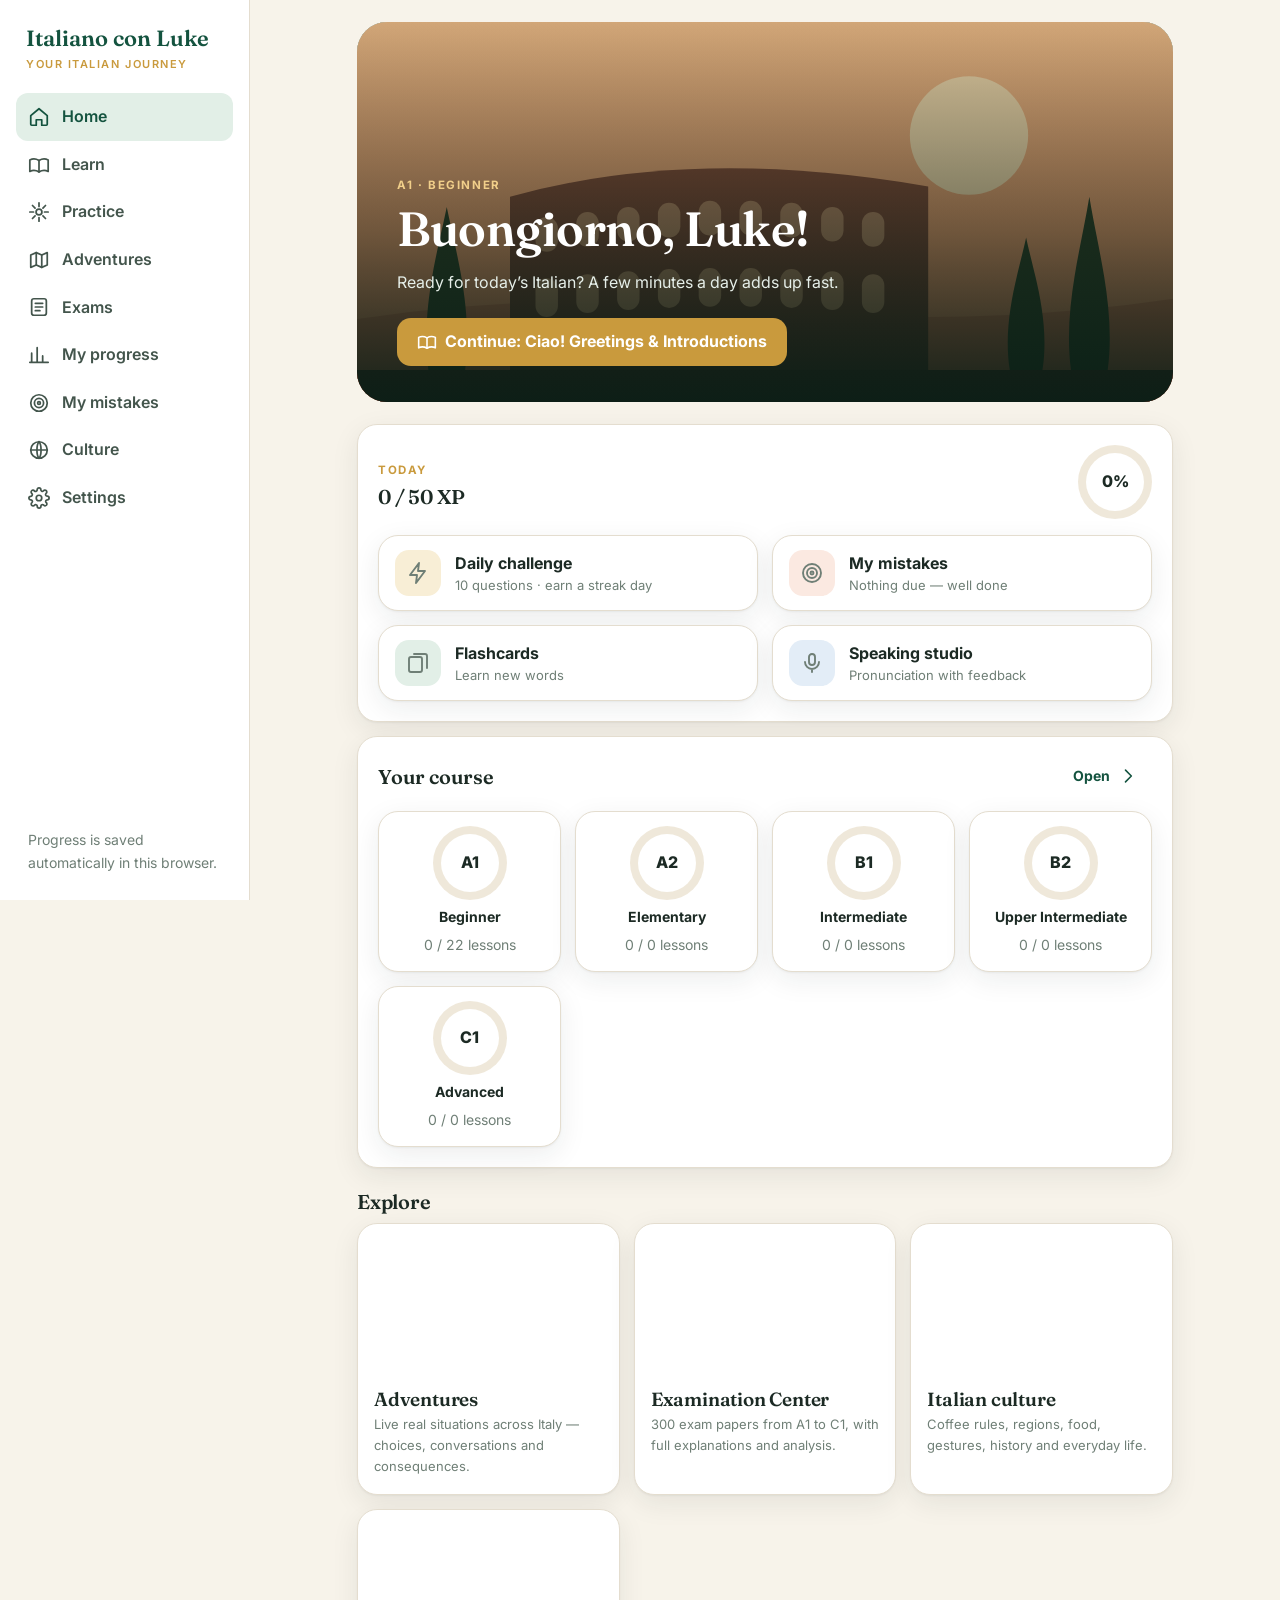
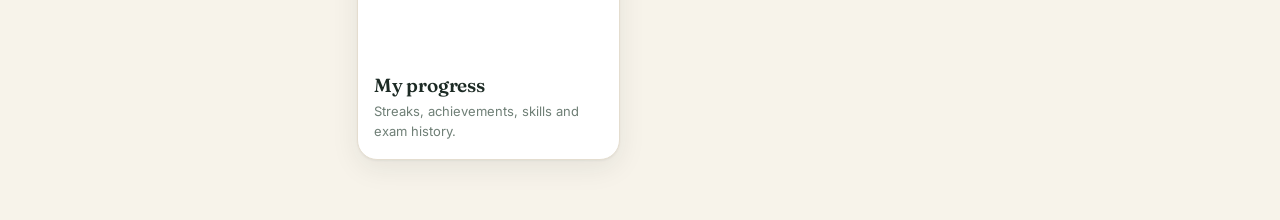
==== commit 376a5ce9: "Rebuild Italiano con Luke engine: modular app, A1 course, exam generator, practice tools - New stati" ====
--- a/index.html
+++ b/index.html
@@ -1,36 +1,59 @@
-<!doctype html><html lang="en"><head><meta charset="utf-8"><meta name="viewport" content="width=device-width,initial-scale=1,viewport-fit=cover"><meta name="theme-color" content="#123e32"><meta name="apple-mobile-web-app-capable" content="yes"><title>Italiano con Luke — ACADEMY BUILD 06 · INTERACTIVE ITALY</title><style>
-:root{--forest:#123e32;--sage:#dfece2;--cream:#f8f6ef;--gold:#d8ad72;--ink:#17382e;--muted:#667a70;--line:#dfe8df}*{box-sizing:border-box}body{margin:0;background:var(--cream);color:var(--ink);font:15px/1.6 -apple-system,BlinkMacSystemFont,'Segoe UI',sans-serif}button,input{font:inherit}button{cursor:pointer}main{max-width:760px;margin:auto;padding:0 17px 110px}.hero{margin:0 -17px 25px;background:linear-gradient(0deg,#0c2b24ee,#0c2b2470),url('https://images.unsplash.com/photo-1552832230-c0197dd311b5?w=1400&q=88') center/cover;color:#fff;padding:75px 24px 36px;border-radius:0 0 30px 30px;min-height:350px;display:flex;flex-direction:column;justify-content:end}.hero h1{font:normal 46px/1.05 Georgia,serif;margin:10px 0}.hero p{color:#e4f1e7}.eyebrow{font-size:11px;letter-spacing:2px;text-transform:uppercase;color:var(--gold);font-weight:800}.card{background:#fff;border:1px solid var(--line);border-radius:21px;padding:20px;margin:13px 0;box-shadow:0 8px 25px #153d3210}.card h2,.heading{font:normal 29px Georgia,serif;margin:7px 0 12px}.card h3{margin:6px 0 12px}.muted{color:var(--muted)}.btn{background:var(--forest);color:#fff;border:0;border-radius:13px;padding:13px 18px;font-weight:700}.btn.secondary{background:var(--sage);color:var(--forest)}.btn.full{width:100%;margin-top:12px}.top{display:flex;align-items:center;gap:14px;padding:23px 0 8px}.back{border:0;background:#e5eee6;border-radius:12px;padding:8px 14px;font-size:23px;color:var(--forest)}.levels{display:grid;grid-template-columns:repeat(4,1fr);gap:8px;margin:18px 0}.levels button{padding:14px 5px;border:1px solid var(--line);background:#fff;border-radius:13px;color:var(--forest);font-weight:800}.levels button.on{background:var(--forest);color:#fff}.lessonrow{display:flex;align-items:center;gap:13px;width:100%;text-align:left;border:1px solid var(--line);background:#fff;border-radius:16px;padding:14px;margin:9px 0;color:var(--ink)}.num{background:#e6f1e9;border-radius:12px;padding:9px;min-width:42px;text-align:center;color:#155747;font-weight:800}.grow{flex:1}.lessonrow small{display:block;color:var(--muted)}.rule{background:#f1f7f1;border-left:4px solid #36765e;border-radius:12px;padding:16px;line-height:1.85}.example{border-bottom:1px solid var(--line);padding:15px 0}.example:last-child{border:0}.italian{font-size:21px;font-weight:700;line-height:1.5}.sound{background:#e4f0e8;border:0;color:#195a46;border-radius:11px;padding:9px 13px;float:right}.choice{display:block;width:100%;text-align:left;background:#fff;border:1px solid #d4e1d9;border-radius:13px;padding:13px;margin:9px 0;color:var(--ink)}.choice.sel{border-color:#126b4e;background:#e9f4ed}.feedback{padding:14px;background:#f1f6f0;border-radius:12px;margin:12px 0}.feedback.bad{background:#fff0e9}.progress{height:9px;background:#e2ebe4;border-radius:20px;overflow:hidden}.progress div{height:100%;background:#2b8062}.tabs{position:fixed;bottom:0;left:0;right:0;display:flex;justify-content:center;background:#fffffff2;border-top:1px solid var(--line);padding:10px 5px calc(10px + env(safe-area-inset-bottom));z-index:4;backdrop-filter:blur(12px)}.tabs button{flex:1;max-width:150px;border:0;background:none;color:#6b7d73;padding:5px 2px;font-size:12px}.tabs button.on{color:#0c654c;font-weight:800}.tabs span{display:block;font-size:21px}.note{font-size:13px;color:#63766b}.row{display:flex;gap:10px;align-items:center;justify-content:space-between}.photo{width:100%;height:170px;object-fit:cover;border-radius:16px}.pill{display:inline-block;background:#e5f0e7;color:#1a624c;padding:5px 10px;border-radius:20px;font-size:12px;font-weight:700}.input{width:100%;border:1px solid #cdded1;border-radius:12px;padding:13px;font-size:16px}.mini{padding:12px;background:#f4f7f3;border-radius:12px;margin:12px 0}details{background:#f5f8f4;padding:13px;border-radius:12px;margin:9px 0}summary{cursor:pointer;font-weight:700}@media(max-width:390px){.hero h1{font-size:40px}.card{padding:16px}}.card .photo{height:210px}.card .choice{line-height:1.6}.card .choice b{font-weight:700}.card .choice:disabled{opacity:.8}</style></head><body><main id="app"><div class="hero"><h1>Italiano con Luke</h1><p>Opening your Italian academy…</p></div></main><nav class="tabs" id="nav"></nav><script>
-(function(){'use strict';
-var DATA={"A1":[{"title":"First Words","topic":"Greetings and introductions","rule":"Italian greetings depend on context. Ciao is informal and can mean hello or goodbye; buongiorno is a polite daytime greeting; buonasera is used later in the day. Use Lei with strangers in formal situations.","examples":[["Ciao","Hi / Bye"],["Ciao, Luke!","Hi, Luke!"],["Buongiorno, signora.","Good morning, ma’am."],["Buonasera, come sta?","Good evening, how are you? (formal)"],["Piacere di conoscerti.","Nice to meet you. (informal)"],["Arrivederci, a domani!","Goodbye, see you tomorrow!"]],"quiz":[{"q":"How do you say “Good morning”?","a":"Buongiorno","choices":["Buonasera","Buongiorno","Arrivederci"],"why":"Buongiorno is a greeting used in the morning and daytime."}]},{"title":"Meet Someone","topic":"Names and where you are from","rule":"Mi chiamo + name introduces yourself. Come ti chiami? is informal; Come si chiama? is formal. Sono di + city or country indicates origin. Abito a + city means I live in.","examples":[["Mi chiamo Luke","My name is Luke"],["Sono di New York.","I am from New York."],["Come ti chiami?","What is your name? (informal)"],["Mi chiamo Luca.","My name is Luca."],["Di dove sei?","Where are you from?"],["Sono di Madrid, ma abito a Roma.","I am from Madrid, but I live in Rome."]],"quiz":[{"q":"How do you say “My name is Luke”?","a":"Mi chiamo Luke","choices":["Ho Luke","Mi chiamo Luke","Sono Luke anni"],"why":"Mi chiamo means “my name is”."}]},{"title":"Be & Have","topic":"Essere and avere","rule":"Essere (to be): sono, sei, è, siamo, siete, sono. Avere (to have): ho, hai, ha, abbiamo, avete, hanno. Italian uses avere for age: ho vent’anni, literally “I have twenty years.”","examples":[["Sono americano","I am American"],["Ho venti anni.","I am twenty years old."],["Io sono studente.","I am a student."],["Tu sei italiano?","Are you Italian?"],["Lei ha una sorella.","She has a sister."],["Abbiamo due libri.","We have two books."]],"quiz":[{"q":"Choose “I have”","a":"Ho","choices":["Sono","Hai","Ho"],"why":"Ho is the first-person form of avere (to have)."}]},{"title":"Articles","topic":"Il, lo, la, un, una","rule":"Definite articles agree with gender and number: il libro / i libri, la casa / le case, lo studente / gli studenti. Use l’ before vowels: l’amico, l’amica. Indefinite articles: un libro, uno studente, una casa, un’amica.","examples":[["Il libro","The book"],["La casa è bella.","The house is beautiful."],["Il ragazzo legge.","The boy reads."],["Lo studente parla.","The student speaks."],["L’amica arriva.","The female friend arrives."],["Una ragazza e un ragazzo.","A girl and a boy."]],"quiz":[{"q":"Which article goes with “casa”?","a":"La","choices":["Il","La","Lo"],"why":"Casa is a feminine singular noun."}]},{"title":"Everyday Numbers","topic":"Numbers and prices","rule":"Numbers 1–10: uno, due, tre, quattro, cinque, sei, sette, otto, nove, dieci. For prices ask Quanto costa? (singular) or Quanto costano? (plural). Euro remains euro in the plural.","examples":[["Quanto costa?","How much does it cost?"],["Costa cinque euro.","It costs five euros."],["Due cappuccini, per favore.","Two cappuccinos, please."],["Costa otto euro.","It costs eight euros."],["Quanto costano queste mele?","How much do these apples cost?"],["Ho tre fratelli.","I have three brothers."]],"quiz":[{"q":"How do you say “five”?","a":"Cinque","choices":["Quattro","Cinque","Sei"],"why":"Cinque means five."}]},{"title":"At the Café","topic":"Ordering politely","rule":"Vorrei + noun is a polite request (“I would like”). Un caffè in Italy usually means an espresso. Use per favore (please) and grazie (thank you). To ask for the bill: Il conto, per favore.","examples":[["Un caffè, per favore","A coffee, please"],["Vorrei un cappuccino.","I would like a cappuccino."],["Vorrei un tè, per favore.","I would like a tea, please."],["Prendo un espresso.","I’ll have an espresso."],["Il conto, per favore.","The bill, please."],["Posso pagare con carta?","Can I pay by card?"]],"quiz":[{"q":"What does “vorrei” mean?","a":"I would like","choices":["I have","I would like","I am"],"why":"Vorrei is a polite way to ask for something."}]},{"title":"Present Tense","topic":"Regular -are verbs","rule":"For regular -are verbs, remove -are and add -o, -i, -a, -iamo, -ate, -ano. Parlare: parlo, parli, parla, parliamo, parlate, parlano. The subject pronoun is often omitted because the ending identifies the subject.","examples":[["Parlo italiano","I speak Italian"],["Studio ogni giorno.","I study every day."],["Parlo italiano ogni giorno.","I speak Italian every day."],["Tu lavori a Roma.","You work in Rome."],["Studiamo insieme.","We study together."],["Loro abitano qui.","They live here."]],"quiz":[{"q":"Complete: Io ___ italiano.","a":"parlo","choices":["parli","parla","parlo"],"why":"The io form of parlare is parlo."}]},{"title":"Family","topic":"People and relationships","rule":"Family nouns include madre, padre, fratello, sorella, figlio, figlia. With a singular unmodified family member, Italian often omits the definite article after a possessive: mia madre, tuo fratello; but la mia sorellina takes the article.","examples":[["Mia sorella","My sister"],["Mio padre lavora.","My father works."],["Mia madre vive a Milano.","My mother lives in Milan."],["Ho una sorella e due fratelli.","I have a sister and two brothers."],["Questo è mio padre.","This is my father."],["La mia famiglia è grande.","My family is big."]],"quiz":[{"q":"What does “fratello” mean?","a":"Brother","choices":["Sister","Brother","Mother"],"why":"Fratello means brother."}]},{"title":"Around Town","topic":"Places and directions","rule":"Use c’è (there is) and ci sono (there are). For locations use vicino a (near), lontano da (far from), davanti a (in front of), dietro (behind). Dov’è...? asks where something is.","examples":[["Dov’è la stazione?","Where is the station?"],["La banca è a destra.","The bank is on the right."],["Dov’è la farmacia?","Where is the pharmacy?"],["C’è una banca qui vicino?","Is there a bank nearby?"],["La stazione è davanti al museo.","The station is in front of the museum."],["Ci sono due supermercati.","There are two supermarkets."]],"quiz":[{"q":"What does “a sinistra” mean?","a":"To the left","choices":["To the right","Straight ahead","To the left"],"why":"A sinistra means to the left."}]},{"title":"Food & Drinks","topic":"Eating in Italy","rule":"Food nouns have gender: il pane, la pasta, l’acqua. Mi piace + singular noun or infinitive; mi piacciono + plural noun. Preferisco means “I prefer”.","examples":[["L’acqua","Water"],["Mangio la pasta.","I eat pasta."],["Mi piace la pizza.","I like pizza."],["Mi piacciono le fragole.","I like strawberries."],["Preferisco l’acqua naturale.","I prefer still water."],["Non mangio carne.","I do not eat meat."]],"quiz":[{"q":"How do you say “water”?","a":"Acqua","choices":["Pane","Acqua","Latte"],"why":"Acqua is water."}]},{"title":"Daily Routine","topic":"Common reflexive verbs","rule":"Reflexive verbs use mi, ti, si, ci, vi, si. Svegliarsi: mi sveglio, ti svegli, si sveglia. The reflexive pronoun changes with the subject. Use alle + time: alle sette.","examples":[["Mi sveglio presto","I wake up early"],["Mi alzo alle sette.","I get up at seven."],["Mi sveglio alle sette.","I wake up at seven."],["Mi lavo e mi vesto.","I wash and get dressed."],["Ci alziamo presto.","We get up early."],["Vado a dormire alle undici.","I go to sleep at eleven."]],"quiz":[{"q":"What does “mi sveglio” mean?","a":"I wake up","choices":["I go out","I wake up","I go to bed"],"why":"Svegliarsi means to wake up."}]},{"title":"A1 Review","topic":"Putting it together","rule":"Arrivederci is a standard polite goodbye.","examples":[["Come stai?","How are you?"],["Sto bene, grazie.","I am well, thank you."]],"quiz":[{"q":"Which is a polite way to say goodbye?","a":"Arrivederci","choices":["Ciao bello","Arrivederci","Prego"],"why":"Arrivederci is a standard polite goodbye."}]},{"title":"Articles and gender","topic":"il, lo, la, l’ and plural articles","rule":"Italian nouns have grammatical gender. Use il for many masculine nouns, la for many feminine nouns, lo before s+consonant or z, and l’ before a vowel. Plurals commonly use i, gli, le.","examples":[["Il ragazzo parla.","The boy speaks."],["La ragazza studia.","The girl studies."]],"quiz":[{"q":"Translate: The boy speaks.","a":"Il ragazzo parla.","choices":["Il ragazzo parla.","La ragazza studia.","Non lo so."],"why":"The model answer is “Il ragazzo parla.”. Notice the structure: il, lo, la, l’ and plural articles."},{"q":"Translate: The girl studies.","a":"La ragazza studia.","choices":["La ragazza studia.","Il ragazzo parla.","Non capisco."],"why":"The model answer is “La ragazza studia.”."}]},{"title":"Present tense -are","topic":"Regular -are verbs","rule":"For regular -are verbs, remove -are and add -o, -i, -a, -iamo, -ate, -ano. Parlare: parlo, parli, parla, parliamo, parlate, parlano.","examples":[["Io parlo italiano.","I speak Italian."],["Noi studiamo ogni giorno.","We study every day."]],"quiz":[{"q":"Translate: I speak Italian.","a":"Io parlo italiano.","choices":["Io parlo italiano.","Noi studiamo ogni giorno.","Non lo so."],"why":"The model answer is “Io parlo italiano.”. Notice the structure: Regular -are verbs."},{"q":"Translate: We study every day.","a":"Noi studiamo ogni giorno.","choices":["Noi studiamo ogni giorno.","Io parlo italiano.","Non capisco."],"why":"The model answer is “Noi studiamo ogni giorno.”."}]},{"title":"Present tense -ere","topic":"Regular -ere verbs","rule":"For regular -ere verbs, endings include -o, -i, -e, -iamo, -ete, -ono. Prendere: prendo, prendi, prende, prendiamo, prendete, prendono.","examples":[["Io prendo un caffè.","I have a coffee."],["Lei legge un libro.","She reads a book."]],"quiz":[{"q":"Translate: I have a coffee.","a":"Io prendo un caffè.","choices":["Io prendo un caffè.","Lei legge un libro.","Non lo so."],"why":"The model answer is “Io prendo un caffè.”. Notice the structure: Regular -ere verbs."},{"q":"Translate: She reads a book.","a":"Lei legge un libro.","choices":["Lei legge un libro.","Io prendo un caffè.","Non capisco."],"why":"The model answer is “Lei legge un libro.”."}]},{"title":"Present tense -ire","topic":"Regular -ire verbs","rule":"Many -ire verbs use -o, -i, -e, -iamo, -ite, -ono; some insert -isc- in singular and third-person plural: capisco, capisci, capisce, capiamo, capite, capiscono.","examples":[["Io dormo otto ore.","I sleep eight hours."],["Loro capiscono italiano.","They understand Italian."]],"quiz":[{"q":"Translate: I sleep eight hours.","a":"Io dormo otto ore.","choices":["Io dormo otto ore.","Loro capiscono italiano.","Non lo so."],"why":"The model answer is “Io dormo otto ore.”. Notice the structure: Regular -ire verbs."},{"q":"Translate: They understand Italian.","a":"Loro capiscono italiano.","choices":["Loro capiscono italiano.","Io dormo otto ore.","Non capisco."],"why":"The model answer is “Loro capiscono italiano.”."}]},{"title":"Negation and questions","topic":"Non, dove, quando, perché","rule":"Focus on the structure: Non, dove, quando, perché. Read the two examples aloud, identify the verb forms and connectors, and then produce your own sentence without looking at the translation.","examples":[["Non capisco.","I do not understand."],["Perché studi italiano?","Why do you study Italian?"]],"quiz":[{"q":"Translate: I do not understand.","a":"Non capisco.","choices":["Non capisco.","Perché studi italiano?","Non lo so."],"why":"The model answer is “Non capisco.”. Notice the structure: Non, dove, quando, perché."},{"q":"Translate: Why do you study Italian?","a":"Perché studi italiano?","choices":["Perché studi italiano?","Non capisco.","Non capisco."],"why":"The model answer is “Perché studi italiano?”."}]},{"title":"Adjectives agreement","topic":"Masculine feminine singular plural","rule":"Focus on the structure: Masculine feminine singular plural. Read the two examples aloud, identify the verb forms and connectors, and then produce your own sentence without looking at the translation.","examples":[["La casa è bella.","The house is beautiful."],["I libri sono nuovi.","The books are new."]],"quiz":[{"q":"Translate: The house is beautiful.","a":"La casa è bella.","choices":["La casa è bella.","I libri sono nuovi.","Non lo so."],"why":"The model answer is “La casa è bella.”. Notice the structure: Masculine feminine singular plural."},{"q":"Translate: The books are new.","a":"I libri sono nuovi.","choices":["I libri sono nuovi.","La casa è bella.","Non capisco."],"why":"The model answer is “I libri sono nuovi.”."}]},{"title":"Prepositions","topic":"A, in, di, da, con, per","rule":"Focus on the structure: A, in, di, da, con, per. Read the two examples aloud, identify the verb forms and connectors, and then produce your own sentence without looking at the translation.","examples":[["Vado a Roma.","I am going to Rome."],["Vivo in Italia.","I live in Italy."]],"quiz":[{"q":"Translate: I am going to Rome.","a":"Vado a Roma.","choices":["Vado a Roma.","Vivo in Italia.","Non lo so."],"why":"The model answer is “Vado a Roma.”. Notice the structure: A, in, di, da, con, per."},{"q":"Translate: I live in Italy.","a":"Vivo in Italia.","choices":["Vivo in Italia.","Vado a Roma.","Non capisco."],"why":"The model answer is “Vivo in Italia.”."}]},{"title":"Daily routines","topic":"Reflexive verbs and frequency","rule":"Focus on the structure: Reflexive verbs and frequency. Read the two examples aloud, identify the verb forms and connectors, and then produce your own sentence without looking at the translation.","examples":[["Mi sveglio alle sette.","I wake up at seven."],["Mi lavo e faccio colazione.","I wash and have breakfast."]],"quiz":[{"q":"Translate: I wake up at seven.","a":"Mi sveglio alle sette.","choices":["Mi sveglio alle sette.","Mi lavo e faccio colazione.","Non lo so."],"why":"The model answer is “Mi sveglio alle sette.”. Notice the structure: Reflexive verbs and frequency."},{"q":"Translate: I wash and have breakfast.","a":"Mi lavo e faccio colazione.","choices":["Mi lavo e faccio colazione.","Mi sveglio alle sette.","Non capisco."],"why":"The model answer is “Mi lavo e faccio colazione.”."}]},{"title":"Modal verbs","topic":"Potere, volere, dovere","rule":"Focus on the structure: Potere, volere, dovere. Read the two examples aloud, identify the verb forms and connectors, and then produce your own sentence without looking at the translation.","examples":[["Posso entrare?","May I come in?"],["Devo studiare.","I have to study."]],"quiz":[{"q":"Translate: May I come in?","a":"Posso entrare?","choices":["Posso entrare?","Devo studiare.","Non lo so."],"why":"The model answer is “Posso entrare?”. Notice the structure: Potere, volere, dovere."},{"q":"Translate: I have to study.","a":"Devo studiare.","choices":["Devo studiare.","Posso entrare?","Non capisco."],"why":"The model answer is “Devo studiare.”."}]},{"title":"A1 final integration","topic":"Everyday communication","rule":"Focus on the structure: Everyday communication. Read the two examples aloud, identify the verb forms and connectors, and then produce your own sentence without looking at the translation.","examples":[["Vorrei un biglietto per Firenze.","I would like a ticket to Florence."],["A che ora parte il treno?","What time does the train leave?"]],"quiz":[{"q":"Translate: I would like a ticket to Florence.","a":"Vorrei un biglietto per Firenze.","choices":["Vorrei un biglietto per Firenze.","A che ora parte il treno?","Non lo so."],"why":"The model answer is “Vorrei un biglietto per Firenze.”. Notice the structure: Everyday communication."},{"q":"Translate: What time does the train leave?","a":"A che ora parte il treno?","choices":["A che ora parte il treno?","Vorrei un biglietto per Firenze.","Non capisco."],"why":"The model answer is “A che ora parte il treno?”."}]},{"title":"Questions and negation","topic":"Core grammar · A1","rule":"Non precedes a conjugated verb. Yes/no questions use rising intonation; question words include chi, che cosa, dove, quando, perché and come.","examples":[["Non capisco.","I do not understand."],["Dove abiti?","Where do you live?"]],"quiz":[{"q":"Which Italian sentence means “I do not understand.”?","a":"Non capisco.","choices":["Non capisco.","Dove abiti?","Non lo so."],"why":"The correct answer is “Non capisco.”. Non precedes a conjugated verb."},{"q":"Which Italian sentence means “Where do you live?”?","a":"Dove abiti?","choices":["Dove abiti?","Non capisco.","Non capisco."],"why":"The correct answer is “Dove abiti?”."}]},{"title":"Numbers and prices","topic":"Core grammar · A1","rule":"Numbers are essential for shopping. Ventuno (21), trentadue (32), cento (100). Quanto costa? asks the price of one item; quanto costano? for plural items.","examples":[["Quanto costa questo libro?","How much does this book cost?"],["Costa venticinque euro.","It costs twenty-five euros."]],"quiz":[{"q":"Which Italian sentence means “How much does this book cost?”?","a":"Quanto costa questo libro?","choices":["Quanto costa questo libro?","Costa venticinque euro.","Non lo so."],"why":"The correct answer is “Quanto costa questo libro?”. Numbers are essential for shopping."},{"q":"Which Italian sentence means “It costs twenty-five euros.”?","a":"Costa venticinque euro.","choices":["Costa venticinque euro.","Quanto costa questo libro?","Non capisco."],"why":"The correct answer is “Costa venticinque euro.”."}]},{"title":"Time and schedules","topic":"Core grammar · A1","rule":"Use È l’una for one o’clock and Sono le... for other hours. Use alle before a time for an appointment; a mezzogiorno means at noon.","examples":[["Sono le otto e mezza.","It is eight thirty."],["Il treno parte alle nove.","The train leaves at nine."]],"quiz":[{"q":"Which Italian sentence means “It is eight thirty.”?","a":"Sono le otto e mezza.","choices":["Sono le otto e mezza.","Il treno parte alle nove.","Non lo so."],"why":"The correct answer is “Sono le otto e mezza.”. Use È l’una for one o’clock and Sono le."},{"q":"Which Italian sentence means “The train leaves at nine.”?","a":"Il treno parte alle nove.","choices":["Il treno parte alle nove.","Sono le otto e mezza.","Non capisco."],"why":"The correct answer is “Il treno parte alle nove.”."}]},{"title":"Days, months and dates","topic":"Core grammar · A1","rule":"Italian days and months are normally lowercase. Use lunedì, martedì, mercoledì, giovedì, venerdì, sabato, domenica. For dates use il + number + month, but il primo for the first.","examples":[["Oggi è lunedì.","Today is Monday."],["Il corso inizia il primo marzo.","The course starts on March first."]],"quiz":[{"q":"Which Italian sentence means “Today is Monday.”?","a":"Oggi è lunedì.","choices":["Oggi è lunedì.","Il corso inizia il primo marzo.","Non lo so."],"why":"The correct answer is “Oggi è lunedì.”. Italian days and months are normally lowercase."},{"q":"Which Italian sentence means “The course starts on March first.”?","a":"Il corso inizia il primo marzo.","choices":["Il corso inizia il primo marzo.","Oggi è lunedì.","Non capisco."],"why":"The correct answer is “Il corso inizia il primo marzo.”."}]},{"title":"Modal verbs","topic":"Core grammar · A1","rule":"Potere, volere and dovere combine with an infinitive: posso parlare, voglio mangiare, devo studiare. The modal verb agrees with the subject.","examples":[["Posso entrare?","May I come in?"],["Devo studiare stasera.","I have to study tonight."]],"quiz":[{"q":"Which Italian sentence means “May I come in?”?","a":"Posso entrare?","choices":["Posso entrare?","Devo studiare stasera.","Non lo so."],"why":"The correct answer is “Posso entrare?”. Potere, volere and dovere combine with an infinitive: posso parlare, voglio mangiare, devo studiare."},{"q":"Which Italian sentence means “I have to study tonight.”?","a":"Devo studiare stasera.","choices":["Devo studiare stasera.","Posso entrare?","Non capisco."],"why":"The correct answer is “Devo studiare stasera.”."}]},{"title":"Adjectives and agreement","topic":"Core grammar · A1","rule":"Most adjectives agree in gender and number with the noun: ragazzo alto, ragazza alta, ragazzi alti, ragazze alte. Some adjectives ending in -e have plural -i.","examples":[["La casa è piccola.","The house is small."],["I libri sono interessanti.","The books are interesting."]],"quiz":[{"q":"Which Italian sentence means “The house is small.”?","a":"La casa è piccola.","choices":["La casa è piccola.","I libri sono interessanti.","Non lo so."],"why":"The correct answer is “La casa è piccola.”. Most adjectives agree in gender and number with the noun: ragazzo alto, ragazza alta, ragazzi alti, ragazze alte."},{"q":"Which Italian sentence means “The books are interesting.”?","a":"I libri sono interessanti.","choices":["I libri sono interessanti.","La casa è piccola.","Non capisco."],"why":"The correct answer is “I libri sono interessanti.”."}]},{"title":"Possessives","topic":"Core grammar · A1","rule":"Possessives usually take the article: il mio libro, la tua casa, i nostri amici. Singular unmodified family nouns usually omit the article: mia madre.","examples":[["Questo è il mio telefono.","This is my phone."],["Mio fratello vive qui.","My brother lives here."]],"quiz":[{"q":"Which Italian sentence means “This is my phone.”?","a":"Questo è il mio telefono.","choices":["Questo è il mio telefono.","Mio fratello vive qui.","Non lo so."],"why":"The correct answer is “Questo è il mio telefono.”. Possessives usually take the article: il mio libro, la tua casa, i nostri amici."},{"q":"Which Italian sentence means “My brother lives here.”?","a":"Mio fratello vive qui.","choices":["Mio fratello vive qui.","Questo è il mio telefono.","Non capisco."],"why":"The correct answer is “Mio fratello vive qui.”."}]},{"title":"Simple prepositions","topic":"Core grammar · A1","rule":"Common prepositions: a (to/in), in (in/to), di (of/from), da (from/at), con (with), per (for), su (on). Learn combinations through examples.","examples":[["Vado a scuola.","I go to school."],["Abito in Italia.","I live in Italy."]],"quiz":[{"q":"Which Italian sentence means “I go to school.”?","a":"Vado a scuola.","choices":["Vado a scuola.","Abito in Italia.","Non lo so."],"why":"The correct answer is “Vado a scuola.”. Common prepositions: a (to/in), in (in/to), di (of/from), da (from/at), con (with), per (for), su (on)."},{"q":"Which Italian sentence means “I live in Italy.”?","a":"Abito in Italia.","choices":["Abito in Italia.","Vado a scuola.","Non capisco."],"why":"The correct answer is “Abito in Italia.”."}]},{"title":"Past with avere","topic":"Core grammar · A1","rule":"Passato prossimo uses present tense avere plus past participle: ho parlato, hai mangiato, abbiamo visto. Many transitive verbs use avere.","examples":[["Ho comprato il pane.","I bought the bread."],["Abbiamo visitato Roma.","We visited Rome."]],"quiz":[{"q":"Which Italian sentence means “I bought the bread.”?","a":"Ho comprato il pane.","choices":["Ho comprato il pane.","Abbiamo visitato Roma.","Non lo so."],"why":"The correct answer is “Ho comprato il pane.”. Passato prossimo uses present tense avere plus past participle: ho parlato, hai mangiato, abbiamo visto."},{"q":"Which Italian sentence means “We visited Rome.”?","a":"Abbiamo visitato Roma.","choices":["Abbiamo visitato Roma.","Ho comprato il pane.","Non capisco."],"why":"The correct answer is “Abbiamo visitato Roma.”."}]},{"title":"Past with essere","topic":"Core grammar · A1","rule":"Movement and change-of-state verbs often use essere: sono andato/a, siamo arrivati/e. With essere, the participle agrees with the subject.","examples":[["Maria è arrivata ieri.","Maria arrived yesterday."],["Siamo andati al cinema.","We went to the cinema."]],"quiz":[{"q":"Which Italian sentence means “Maria arrived yesterday.”?","a":"Maria è arrivata ieri.","choices":["Maria è arrivata ieri.","Siamo andati al cinema.","Non lo so."],"why":"The correct answer is “Maria è arrivata ieri.”. Movement and change-of-state verbs often use essere: sono andato/a, siamo arrivati/e."},{"q":"Which Italian sentence means “We went to the cinema.”?","a":"Siamo andati al cinema.","choices":["Siamo andati al cinema.","Maria è arrivata ieri.","Non capisco."],"why":"The correct answer is “Siamo andati al cinema.”."}]},{"title":"Direct object basics","topic":"Core grammar · A1","rule":"Direct objects answer whom or what. Before a conjugated verb, mi, ti, lo, la, ci, vi, li, le can replace the noun. Lo vedo means I see him/it.","examples":[["Compro il libro.","I buy the book."],["Lo compro domani.","I will buy it tomorrow."]],"quiz":[{"q":"Which Italian sentence means “I buy the book.”?","a":"Compro il libro.","choices":["Compro il libro.","Lo compro domani.","Non lo so."],"why":"The correct answer is “Compro il libro.”. Direct objects answer whom or what."},{"q":"Which Italian sentence means “I will buy it tomorrow.”?","a":"Lo compro domani.","choices":["Lo compro domani.","Compro il libro.","Non capisco."],"why":"The correct answer is “Lo compro domani.”."}]},{"title":"A1 real-life conversation","topic":"Core grammar · A1","rule":"Combine greetings, polite requests, prices, times and directions. Speak in complete exchanges rather than isolated vocabulary.","examples":[["Buongiorno, vorrei due biglietti.","Good morning, I would like two tickets."],["A che ora parte il treno?","What time does the train leave?"]],"quiz":[{"q":"Which Italian sentence means “Good morning, I would like two tickets.”?","a":"Buongiorno, vorrei due biglietti.","choices":["Buongiorno, vorrei due biglietti.","A che ora parte il treno?","Non lo so."],"why":"The correct answer is “Buongiorno, vorrei due biglietti.”. Combine greetings, polite requests, prices, times and directions."},{"q":"Which Italian sentence means “What time does the train leave?”?","a":"A che ora parte il treno?","choices":["A che ora parte il treno?","Buongiorno, vorrei due biglietti.","Non capisco."],"why":"The correct answer is “A che ora parte il treno?”."}]}],"A2":[{"title":"Past Experiences","topic":"Passato prossimo","rule":"Mangiare takes avere in the passato prossimo.","examples":[["Ho mangiato","I ate / I have eaten"],["Ieri ho visitato Roma.","Yesterday I visited Rome."]],"quiz":[{"q":"Choose the past of “mangiare” with io.","a":"Ho mangiato","choices":["Sono mangiare","Ho mangiato","Mangio ieri"],"why":"Mangiare takes avere in the passato prossimo."}]},{"title":"Travel Stories","topic":"Movement verbs in the past","rule":"Andare uses essere in compound tenses.","examples":[["Sono arrivato","I arrived (masculine speaker)"],["Siamo andati a Firenze.","We went to Florence."]],"quiz":[{"q":"Choose the auxiliary for “andare”.","a":"Essere","choices":["Avere","Essere","Fare"],"why":"Andare uses essere in compound tenses."}]},{"title":"Describing the Past","topic":"Imperfetto","rule":"Imperfetto often describes repeated or ongoing past actions.","examples":[["Da piccolo giocavo","When I was little, I used to play"],["Prima abitavo a New York.","I used to live in New York."]],"quiz":[{"q":"Which tense describes a past habit?","a":"Imperfetto","choices":["Futuro","Imperfetto","Imperativo"],"why":"Imperfetto often describes repeated or ongoing past actions."}]},{"title":"Plans & Predictions","topic":"Future simple","rule":"Partirò is the first-person future of partire.","examples":[["Partirò domani","I will leave tomorrow"],["Visiteremo Venezia.","We will visit Venice."]],"quiz":[{"q":"Complete: Domani io ___.","a":"partirò","choices":["partivo","partirò","parto ieri"],"why":"Partirò is the first-person future of partire."}]},{"title":"At the Restaurant","topic":"Polite requests","rule":"Potrei is the conditional of potere.","examples":[["Potrei avere il menù?","Could I have the menu?"],["Vorremmo un tavolo per due.","We would like a table for two."]],"quiz":[{"q":"What does “potrei” express?","a":"A polite request","choices":["A command","A polite request","A past habit"],"why":"Potrei is the conditional of potere."}]},{"title":"Shopping","topic":"Comparisons","rule":"Più costoso means more expensive.","examples":[["Più grande di","Bigger than"],["Questo costa meno.","This costs less."]],"quiz":[{"q":"How do you say “more expensive”?","a":"Più costoso","choices":["Meno caro","Più costoso","Così grande"],"why":"Più costoso means more expensive."}]},{"title":"Pronouns","topic":"Direct objects","rule":"Lo replaces a masculine singular direct object.","examples":[["Lo vedo","I see him / it"],["La conosco bene.","I know her well."]],"quiz":[{"q":"Replace “il libro” in “Leggo il libro”.","a":"Lo leggo","choices":["La leggo","Li leggo","Lo leggo"],"why":"Lo replaces a masculine singular direct object."}]},{"title":"Health","topic":"At the pharmacy","rule":"Mal di gola means a sore throat.","examples":[["Mi fa male la testa","My head hurts"],["Ho bisogno di una farmacia.","I need a pharmacy."]],"quiz":[{"q":"What does “ho mal di gola” mean?","a":"I have a sore throat","choices":["I have a fever","I have a sore throat","I have a headache"],"why":"Mal di gola means a sore throat."}]},{"title":"Giving Instructions","topic":"Imperative","rule":"Parla is the tu imperative of parlare.","examples":[["Ascolta!","Listen!"],["Prendi la seconda strada.","Take the second street."]],"quiz":[{"q":"Choose the informal singular command “Speak!”","a":"Parla!","choices":["Parliamo!","Parla!","Parlavo!"],"why":"Parla is the tu imperative of parlare."}]},{"title":"Daily Connections","topic":"Prepositions","rule":"A + il contracts to al.","examples":[["Vado al cinema","I go to the cinema"],["Vengo dalla stazione.","I am coming from the station."]],"quiz":[{"q":"Complete: Vado ___ cinema.","a":"al","choices":["dal","nel","al"],"why":"A + il contracts to al."}]},{"title":"Making Plans","topic":"Invitations","rule":"Ci vediamo is a common way to arrange a meeting.","examples":[["Ti va di uscire?","Do you feel like going out?"],["Ci vediamo alle otto.","See you at eight."]],"quiz":[{"q":"What does “ci vediamo” mean?","a":"See you","choices":["We eat","See you","We study"],"why":"Ci vediamo is a common way to arrange a meeting."}]},{"title":"A2 Review","topic":"Travel and everyday life","rule":"Mi piacerebbe expresses a hypothetical desire.","examples":[["Mi piacerebbe","I would like"],["Mi piacerebbe imparare meglio.","I would like to learn better."]],"quiz":[{"q":"Which form expresses a wish politely?","a":"Mi piacerebbe","choices":["Mi piaceva ieri","Mi piacerebbe","Mi piaccio"],"why":"Mi piacerebbe expresses a hypothetical desire."}]},{"title":"Past with avere","topic":"Passato prossimo and participles","rule":"Passato prossimo uses a present-tense auxiliary plus past participle. Many transitive verbs use avere: ho mangiato, hai mangiato, ha mangiato.","examples":[["Ho mangiato una pizza.","I ate a pizza."],["Abbiamo visto un film.","We watched a movie."]],"quiz":[{"q":"Translate: I ate a pizza.","a":"Ho mangiato una pizza.","choices":["Ho mangiato una pizza.","Abbiamo visto un film.","Non lo so."],"why":"The model answer is “Ho mangiato una pizza.”. Notice the structure: Passato prossimo and participles."},{"q":"Translate: We watched a movie.","a":"Abbiamo visto un film.","choices":["Abbiamo visto un film.","Ho mangiato una pizza.","Non capisco."],"why":"The model answer is “Abbiamo visto un film.”."}]},{"title":"Past with essere","topic":"Movement and agreement","rule":"Many verbs of movement and change use essere in the passato prossimo. The participle agrees with the subject: sono arrivato / arrivata.","examples":[["Sono arrivato ieri.","I arrived yesterday."],["Maria è partita presto.","Maria left early."]],"quiz":[{"q":"Translate: I arrived yesterday.","a":"Sono arrivato ieri.","choices":["Sono arrivato ieri.","Maria è partita presto.","Non lo so."],"why":"The model answer is “Sono arrivato ieri.”. Notice the structure: Movement and agreement."},{"q":"Translate: Maria left early.","a":"Maria è partita presto.","choices":["Maria è partita presto.","Sono arrivato ieri.","Non capisco."],"why":"The model answer is “Maria è partita presto.”."}]},{"title":"Imperfect tense","topic":"Habits and background in the past","rule":"Imperfetto describes repeated past habits, ongoing past states, and background. Contrast it with passato prossimo for completed events.","examples":[["Da bambino giocavo fuori.","As a child I used to play outside."],["Pioveva quando sono uscito.","It was raining when I went out."]],"quiz":[{"q":"Translate: As a child I used to play outside.","a":"Da bambino giocavo fuori.","choices":["Da bambino giocavo fuori.","Pioveva quando sono uscito.","Non lo so."],"why":"The model answer is “Da bambino giocavo fuori.”. Notice the structure: Habits and background in the past."},{"q":"Translate: It was raining when I went out.","a":"Pioveva quando sono uscito.","choices":["Pioveva quando sono uscito.","Da bambino giocavo fuori.","Non capisco."],"why":"The model answer is “Pioveva quando sono uscito.”."}]},{"title":"Direct object pronouns","topic":"Lo, la, li, le","rule":"Focus on the structure: Lo, la, li, le. Read the two examples aloud, identify the verb forms and connectors, and then produce your own sentence without looking at the translation.","examples":[["Lo conosco bene.","I know him well."],["La vedo domani.","I will see her tomorrow."]],"quiz":[{"q":"Translate: I know him well.","a":"Lo conosco bene.","choices":["Lo conosco bene.","La vedo domani.","Non lo so."],"why":"The model answer is “Lo conosco bene.”. Notice the structure: Lo, la, li, le."},{"q":"Translate: I will see her tomorrow.","a":"La vedo domani.","choices":["La vedo domani.","Lo conosco bene.","Non capisco."],"why":"The model answer is “La vedo domani.”."}]},{"title":"Indirect object pronouns","topic":"Mi, ti, gli, le, ci, vi","rule":"Focus on the structure: Mi, ti, gli, le, ci, vi. Read the two examples aloud, identify the verb forms and connectors, and then produce your own sentence without looking at the translation.","examples":[["Gli scrivo stasera.","I will write to him tonight."],["Le telefono domani.","I will call her tomorrow."]],"quiz":[{"q":"Translate: I will write to him tonight.","a":"Gli scrivo stasera.","choices":["Gli scrivo stasera.","Le telefono domani.","Non lo so."],"why":"The model answer is “Gli scrivo stasera.”. Notice the structure: Mi, ti, gli, le, ci, vi."},{"q":"Translate: I will call her tomorrow.","a":"Le telefono domani.","choices":["Le telefono domani.","Gli scrivo stasera.","Non capisco."],"why":"The model answer is “Le telefono domani.”."}]},{"title":"Comparisons","topic":"Più, meno, come, di","rule":"Focus on the structure: Più, meno, come, di. Read the two examples aloud, identify the verb forms and connectors, and then produce your own sentence without looking at the translation.","examples":[["Roma è più grande di Siena.","Rome is bigger than Siena."],["Questo è meno caro.","This is less expensive."]],"quiz":[{"q":"Translate: Rome is bigger than Siena.","a":"Roma è più grande di Siena.","choices":["Roma è più grande di Siena.","Questo è meno caro.","Non lo so."],"why":"The model answer is “Roma è più grande di Siena.”. Notice the structure: Più, meno, come, di."},{"q":"Translate: This is less expensive.","a":"Questo è meno caro.","choices":["Questo è meno caro.","Roma è più grande di Siena.","Non capisco."],"why":"The model answer is “Questo è meno caro.”."}]},{"title":"Future tense","topic":"Futuro semplice","rule":"Focus on the structure: Futuro semplice. Read the two examples aloud, identify the verb forms and connectors, and then produce your own sentence without looking at the translation.","examples":[["Domani partirò.","I will leave tomorrow."],["Studieremo insieme.","We will study together."]],"quiz":[{"q":"Translate: I will leave tomorrow.","a":"Domani partirò.","choices":["Domani partirò.","Studieremo insieme.","Non lo so."],"why":"The model answer is “Domani partirò.”. Notice the structure: Futuro semplice."},{"q":"Translate: We will study together.","a":"Studieremo insieme.","choices":["Studieremo insieme.","Domani partirò.","Non capisco."],"why":"The model answer is “Studieremo insieme.”."}]},{"title":"Conditional polite requests","topic":"Vorrei and potrei","rule":"Focus on the structure: Vorrei and potrei. Read the two examples aloud, identify the verb forms and connectors, and then produce your own sentence without looking at the translation.","examples":[["Vorrei prenotare un tavolo.","I would like to book a table."],["Potresti aiutarmi?","Could you help me?"]],"quiz":[{"q":"Translate: I would like to book a table.","a":"Vorrei prenotare un tavolo.","choices":["Vorrei prenotare un tavolo.","Potresti aiutarmi?","Non lo so."],"why":"The model answer is “Vorrei prenotare un tavolo.”. Notice the structure: Vorrei and potrei."},{"q":"Translate: Could you help me?","a":"Potresti aiutarmi?","choices":["Potresti aiutarmi?","Vorrei prenotare un tavolo.","Non capisco."],"why":"The model answer is “Potresti aiutarmi?”."}]},{"title":"Relative clauses","topic":"Che and cui","rule":"Focus on the structure: Che and cui. Read the two examples aloud, identify the verb forms and connectors, and then produce your own sentence without looking at the translation.","examples":[["Il libro che leggo è bello.","The book I am reading is good."],["La persona con cui parlo è gentile.","The person I am talking with is kind."]],"quiz":[{"q":"Translate: The book I am reading is good.","a":"Il libro che leggo è bello.","choices":["Il libro che leggo è bello.","La persona con cui parlo è gentile.","Non lo so."],"why":"The model answer is “Il libro che leggo è bello.”. Notice the structure: Che and cui."},{"q":"Translate: The person I am talking with is kind.","a":"La persona con cui parlo è gentile.","choices":["La persona con cui parlo è gentile.","Il libro che leggo è bello.","Non capisco."],"why":"The model answer is “La persona con cui parlo è gentile.”."}]},{"title":"A2 final integration","topic":"Travel, work and narration","rule":"Focus on the structure: Travel, work and narration. Read the two examples aloud, identify the verb forms and connectors, and then produce your own sentence without looking at the translation.","examples":[["Ieri ho perso il treno.","Yesterday I missed the train."],["Potrebbe indicarmi la strada?","Could you show me the way?"]],"quiz":[{"q":"Translate: Yesterday I missed the train.","a":"Ieri ho perso il treno.","choices":["Ieri ho perso il treno.","Potrebbe indicarmi la strada?","Non lo so."],"why":"The model answer is “Ieri ho perso il treno.”. Notice the structure: Travel, work and narration."},{"q":"Translate: Could you show me the way?","a":"Potrebbe indicarmi la strada?","choices":["Potrebbe indicarmi la strada?","Ieri ho perso il treno.","Non capisco."],"why":"The model answer is “Potrebbe indicarmi la strada?”."}]},{"title":"Imperfetto forms","topic":"Core grammar · A2","rule":"Imperfetto describes habitual or ongoing past situations. Regular endings: -vo, -vi, -va, -vamo, -vate, -vano. Essere is ero, eri, era, eravamo, eravate, erano.","examples":[["Da piccolo giocavo qui.","As a child I used to play here."],["Ieri pioveva.","It was raining yesterday."]],"quiz":[{"q":"Which Italian sentence means “As a child I used to play here.”?","a":"Da piccolo giocavo qui.","choices":["Da piccolo giocavo qui.","Ieri pioveva.","Non lo so."],"why":"The correct answer is “Da piccolo giocavo qui.”. Imperfetto describes habitual or ongoing past situations."},{"q":"Which Italian sentence means “It was raining yesterday.”?","a":"Ieri pioveva.","choices":["Ieri pioveva.","Da piccolo giocavo qui.","Non capisco."],"why":"The correct answer is “Ieri pioveva.”."}]},{"title":"Imperfetto vs passato prossimo","topic":"Core grammar · A2","rule":"Imperfetto gives background, repeated actions and states; passato prossimo presents completed events. The two often occur together.","examples":[["Mentre studiavo, è arrivato Luca.","While I was studying, Luca arrived."],["Ieri ho finito il lavoro.","Yesterday I finished the work."]],"quiz":[{"q":"Which Italian sentence means “While I was studying, Luca arrived.”?","a":"Mentre studiavo, è arrivato Luca.","choices":["Mentre studiavo, è arrivato Luca.","Ieri ho finito il lavoro.","Non lo so."],"why":"The correct answer is “Mentre studiavo, è arrivato Luca.”. Imperfetto gives background, repeated actions and states; passato prossimo presents completed events."},{"q":"Which Italian sentence means “Yesterday I finished the work.”?","a":"Ieri ho finito il lavoro.","choices":["Ieri ho finito il lavoro.","Mentre studiavo, è arrivato Luca.","Non capisco."],"why":"The correct answer is “Ieri ho finito il lavoro.”."}]},{"title":"Future tense","topic":"Core grammar · A2","rule":"Regular future endings are -ò, -ai, -à, -emo, -ete, -anno. Parlare becomes parlerò; essere and avere become sarò and avrò.","examples":[["Domani partirò presto.","Tomorrow I will leave early."],["Avremo tempo sabato.","We will have time on Saturday."]],"quiz":[{"q":"Which Italian sentence means “Tomorrow I will leave early.”?","a":"Domani partirò presto.","choices":["Domani partirò presto.","Avremo tempo sabato.","Non lo so."],"why":"The correct answer is “Domani partirò presto.”. Regular future endings are -ò, -ai, -à, -emo, -ete, -anno."},{"q":"Which Italian sentence means “We will have time on Saturday.”?","a":"Avremo tempo sabato.","choices":["Avremo tempo sabato.","Domani partirò presto.","Non capisco."],"why":"The correct answer is “Avremo tempo sabato.”."}]},{"title":"Conditional for politeness","topic":"Core grammar · A2","rule":"The present conditional softens requests and expresses hypothetical wishes. Vorrei, potrei and dovrei are common irregular forms.","examples":[["Potresti aiutarmi?","Could you help me?"],["Vorrei prenotare un tavolo.","I would like to reserve a table."]],"quiz":[{"q":"Which Italian sentence means “Could you help me?”?","a":"Potresti aiutarmi?","choices":["Potresti aiutarmi?","Vorrei prenotare un tavolo.","Non lo so."],"why":"The correct answer is “Potresti aiutarmi?”. The present conditional softens requests and expresses hypothetical wishes."},{"q":"Which Italian sentence means “I would like to reserve a table.”?","a":"Vorrei prenotare un tavolo.","choices":["Vorrei prenotare un tavolo.","Potresti aiutarmi?","Non capisco."],"why":"The correct answer is “Vorrei prenotare un tavolo.”."}]},{"title":"Indirect object pronouns","topic":"Core grammar · A2","rule":"Indirect pronouns answer to whom: mi, ti, gli, le, ci, vi, gli. Le scrivo means I write to her.","examples":[["Gli telefono ogni sera.","I call him every evening."],["Le mando un messaggio.","I send her a message."]],"quiz":[{"q":"Which Italian sentence means “I call him every evening.”?","a":"Gli telefono ogni sera.","choices":["Gli telefono ogni sera.","Le mando un messaggio.","Non lo so."],"why":"The correct answer is “Gli telefono ogni sera.”. Indirect pronouns answer to whom: mi, ti, gli, le, ci, vi, gli."},{"q":"Which Italian sentence means “I send her a message.”?","a":"Le mando un messaggio.","choices":["Le mando un messaggio.","Gli telefono ogni sera.","Non capisco."],"why":"The correct answer is “Le mando un messaggio.”."}]},{"title":"Ci and ne","topic":"Core grammar · A2","rule":"Ci can replace a place or a phrase introduced by a; ne can replace a quantity or a phrase introduced by di. Context determines the meaning.","examples":[["Vai a Roma? Sì, ci vado.","Are you going to Rome? Yes, I am."],["Vuoi del pane? Ne prendo un po’.","Do you want some bread? I will take a little."]],"quiz":[{"q":"Which Italian sentence means “Are you going to Rome? Yes, I am.”?","a":"Vai a Roma? Sì, ci vado.","choices":["Vai a Roma? Sì, ci vado.","Vuoi del pane? Ne prendo un po’.","Non lo so."],"why":"The correct answer is “Vai a Roma? Sì, ci vado.”. Ci can replace a place or a phrase introduced by a; ne can replace a quantity or a phrase introduced by di."},{"q":"Which Italian sentence means “Do you want some bread? I will take a little.”?","a":"Vuoi del pane? Ne prendo un po’.","choices":["Vuoi del pane? Ne prendo un po’.","Vai a Roma? Sì, ci vado.","Non capisco."],"why":"The correct answer is “Vuoi del pane? Ne prendo un po’.”."}]},{"title":"Comparatives","topic":"Core grammar · A2","rule":"Use più...di or meno...di for comparison of two nouns or pronouns; più...che often compares qualities or actions. Come/quanto expresses equality.","examples":[["Marco è più alto di Luca.","Marco is taller than Luca."],["Questo libro è meno caro.","This book is less expensive."]],"quiz":[{"q":"Which Italian sentence means “Marco is taller than Luca.”?","a":"Marco è più alto di Luca.","choices":["Marco è più alto di Luca.","Questo libro è meno caro.","Non lo so."],"why":"The correct answer is “Marco è più alto di Luca.”. Use più."},{"q":"Which Italian sentence means “This book is less expensive.”?","a":"Questo libro è meno caro.","choices":["Questo libro è meno caro.","Marco è più alto di Luca.","Non capisco."],"why":"The correct answer is “Questo libro è meno caro.”."}]},{"title":"Superlatives","topic":"Core grammar · A2","rule":"Relative superlatives use article + più/meno: il più bello. Absolute superlatives often use -issimo: bellissimo.","examples":[["È la città più bella.","It is the most beautiful city."],["Questo dolce è buonissimo.","This dessert is extremely good."]],"quiz":[{"q":"Which Italian sentence means “It is the most beautiful city.”?","a":"È la città più bella.","choices":["È la città più bella.","Questo dolce è buonissimo.","Non lo so."],"why":"The correct answer is “È la città più bella.”. Relative superlatives use article + più/meno: il più bello."},{"q":"Which Italian sentence means “This dessert is extremely good.”?","a":"Questo dolce è buonissimo.","choices":["Questo dolce è buonissimo.","È la città più bella.","Non capisco."],"why":"The correct answer is “Questo dolce è buonissimo.”."}]},{"title":"Reflexive verbs in the past","topic":"Core grammar · A2","rule":"Reflexive verbs take essere in passato prossimo: mi sono svegliato/a, ci siamo vestiti/e. The participle agrees with the subject.","examples":[["Mi sono alzata alle sette.","I got up at seven."],["Ci siamo divertiti molto.","We had a lot of fun."]],"quiz":[{"q":"Which Italian sentence means “I got up at seven.”?","a":"Mi sono alzata alle sette.","choices":["Mi sono alzata alle sette.","Ci siamo divertiti molto.","Non lo so."],"why":"The correct answer is “Mi sono alzata alle sette.”. Reflexive verbs take essere in passato prossimo: mi sono svegliato/a, ci siamo vestiti/e."},{"q":"Which Italian sentence means “We had a lot of fun.”?","a":"Ci siamo divertiti molto.","choices":["Ci siamo divertiti molto.","Mi sono alzata alle sette.","Non capisco."],"why":"The correct answer is “Ci siamo divertiti molto.”."}]},{"title":"Imperative","topic":"Core grammar · A2","rule":"Use the imperative for instructions: parla!, prendi!, dormi! Formal Lei imperatives differ: parli!, prenda! Negative tu uses non + infinitive.","examples":[["Ascolta attentamente!","Listen carefully!"],["Non parlare così forte!","Do not speak so loudly!"]],"quiz":[{"q":"Which Italian sentence means “Listen carefully!”?","a":"Ascolta attentamente!","choices":["Ascolta attentamente!","Non parlare così forte!","Non lo so."],"why":"The correct answer is “Ascolta attentamente!”. Use the imperative for instructions: parla!, prendi!, dormi! Formal Lei imperatives differ: parli!, prenda! Negative tu uses non + infinitive."},{"q":"Which Italian sentence means “Do not speak so loudly!”?","a":"Non parlare così forte!","choices":["Non parlare così forte!","Ascolta attentamente!","Non capisco."],"why":"The correct answer is “Non parlare così forte!”."}]},{"title":"Relative pronouns","topic":"Core grammar · A2","rule":"Che connects a relative clause to a noun and can be subject or direct object; cui follows prepositions for indirect relationships.","examples":[["Il libro che leggo è bello.","The book I am reading is good."],["La persona con cui parlo è gentile.","The person I am speaking with is kind."]],"quiz":[{"q":"Which Italian sentence means “The book I am reading is good.”?","a":"Il libro che leggo è bello.","choices":["Il libro che leggo è bello.","La persona con cui parlo è gentile.","Non lo so."],"why":"The correct answer is “Il libro che leggo è bello.”. Che connects a relative clause to a noun and can be subject or direct object; cui follows prepositions for indirect relationships."},{"q":"Which Italian sentence means “The person I am speaking with is kind.”?","a":"La persona con cui parlo è gentile.","choices":["La persona con cui parlo è gentile.","Il libro che leggo è bello.","Non capisco."],"why":"The correct answer is “La persona con cui parlo è gentile.”."}]},{"title":"A2 integrated scenarios","topic":"Core grammar · A2","rule":"Describe a completed trip, give background details, ask politely, and handle problems in a restaurant or hotel.","examples":[["Quando siamo arrivati, pioveva.","When we arrived, it was raining."],["Potrebbe cambiare la prenotazione?","Could you change the reservation?"]],"quiz":[{"q":"Which Italian sentence means “When we arrived, it was raining.”?","a":"Quando siamo arrivati, pioveva.","choices":["Quando siamo arrivati, pioveva.","Potrebbe cambiare la prenotazione?","Non lo so."],"why":"The correct answer is “Quando siamo arrivati, pioveva.”. Describe a completed trip, give background details, ask politely, and handle problems in a restaurant or hotel."},{"q":"Which Italian sentence means “Could you change the reservation?”?","a":"Potrebbe cambiare la prenotazione?","choices":["Potrebbe cambiare la prenotazione?","Quando siamo arrivati, pioveva.","Non capisco."],"why":"The correct answer is “Potrebbe cambiare la prenotazione?”."}]}],"B1":[{"title":"Opinions","topic":"Expressing viewpoints","rule":"Secondo me introduces a personal opinion.","examples":[["Secondo me","In my opinion"],["Secondo me è una buona idea.","In my opinion it is a good idea."]],"quiz":[{"q":"How do you say “In my opinion”?","a":"Secondo me","choices":["A causa di","Secondo me","Per esempio"],"why":"Secondo me introduces a personal opinion."}]},{"title":"Possibilities","topic":"Present conditional","rule":"Farei is the present conditional of fare.","examples":[["Farei un viaggio","I would take a trip"],["Comprerei una casa al mare.","I would buy a house by the sea."]],"quiz":[{"q":"Choose “I would do”.","a":"Farei","choices":["Farò","Facevo","Farei"],"why":"Farei is the present conditional of fare."}]},{"title":"Uncertainty","topic":"Present subjunctive","rule":"Credo che often introduces the subjunctive.","examples":[["Penso che sia","I think that it is"],["Credo che lui abbia ragione.","I believe he is right."]],"quiz":[{"q":"Complete: Credo che ___ importante.","a":"sia","choices":["è sempre","sia","sarà ieri"],"why":"Credo che often introduces the subjunctive."}]},{"title":"Explaining Reasons","topic":"Cause and effect","rule":"Dato che introduces a reason.","examples":[["Dato che piove","Since it is raining"],["Resto a casa perché sono stanco.","I am staying home because I am tired."]],"quiz":[{"q":"What does “dato che” mean?","a":"Since / given that","choices":["Although","Since / given that","Unless"],"why":"Dato che introduces a reason."}]},{"title":"Narrating Events","topic":"Past tenses together","rule":"Imperfetto sets the background for a completed past event.","examples":[["Mentre camminavo","While I was walking"],["Mentre studiavo, ha telefonato.","While I was studying, someone called."]],"quiz":[{"q":"Which tense sets the background?","a":"Imperfetto","choices":["Futuro","Imperfetto","Imperativo"],"why":"Imperfetto sets the background for a completed past event."}]},{"title":"Advice","topic":"Giving recommendations","rule":"Dovresti is a conditional form of dovere.","examples":[["Dovresti riposare","You should rest"],["Al tuo posto, parlerei con lei.","In your place, I would speak with her."]],"quiz":[{"q":"How do you say “You should”?","a":"Dovresti","choices":["Devi ieri","Dovresti","Dovevi sempre"],"why":"Dovresti is a conditional form of dovere."}]},{"title":"At Work","topic":"Professional situations","rule":"Colloquio di lavoro means job interview.","examples":[["Ho un colloquio","I have an interview"],["Sto cercando un nuovo lavoro.","I am looking for a new job."]],"quiz":[{"q":"What does “colloquio di lavoro” mean?","a":"Job interview","choices":["Work permit","Job interview","Office hours"],"why":"Colloquio di lavoro means job interview."}]},{"title":"Relative Clauses","topic":"Connecting ideas","rule":"Che can act as a relative pronoun.","examples":[["La persona che conosco","The person I know"],["Il libro che leggo è interessante.","The book I am reading is interesting."]],"quiz":[{"q":"Which word introduces a relative clause?","a":"Che","choices":["Che","Ma","Se"],"why":"Che can act as a relative pronoun."}]},{"title":"Real Conversations","topic":"Disagreement politely","rule":"Però expresses contrast.","examples":[["Non sono d’accordo","I disagree"],["Capisco, però la penso diversamente.","I understand, but I see it differently."]],"quiz":[{"q":"What does “però” mean?","a":"However / but","choices":["Therefore","However / but","Before"],"why":"Però expresses contrast."}]},{"title":"News & Media","topic":"Understanding reports","rule":"Notizia means a piece of news.","examples":[["Secondo il giornale","According to the newspaper"],["La notizia è stata confermata.","The news has been confirmed."]],"quiz":[{"q":"What does “notizia” mean?","a":"News item","choices":["Novel","News item","Advertisement"],"why":"Notizia means a piece of news."}]},{"title":"Hypotheticals","topic":"If clauses","rule":"An unreal present condition often uses the imperfect subjunctive.","examples":[["Se avessi tempo","If I had time"],["Se avessi tempo, viaggerei.","If I had time, I would travel."]],"quiz":[{"q":"Which verb follows se in this hypothetical?","a":"Avessi","choices":["Ho","Avessi","Avrò"],"why":"An unreal present condition often uses the imperfect subjunctive."}]},{"title":"B1 Review","topic":"Connected communication","rule":"Nonostante introduces a concession.","examples":[["Nonostante tutto","Despite everything"],["Nonostante la pioggia, siamo usciti.","Despite the rain, we went out."]],"quiz":[{"q":"What does “nonostante” mean?","a":"Despite","choices":["Because","Despite","Before"],"why":"Nonostante introduces a concession."}]},{"title":"Past narration","topic":"Imperfetto vs passato prossimo","rule":"Focus on the structure: Imperfetto vs passato prossimo. Read the two examples aloud, identify the verb forms and connectors, and then produce your own sentence without looking at the translation.","examples":[["Mentre studiavo, è suonato il telefono.","While I was studying, the phone rang."],["Quando ero piccolo vivevo a Napoli.","When I was little I lived in Naples."]],"quiz":[{"q":"Translate: While I was studying, the phone rang.","a":"Mentre studiavo, è suonato il telefono.","choices":["Mentre studiavo, è suonato il telefono.","Quando ero piccolo vivevo a Napoli.","Non lo so."],"why":"The model answer is “Mentre studiavo, è suonato il telefono.”. Notice the structure: Imperfetto vs passato prossimo."},{"q":"Translate: When I was little I lived in Naples.","a":"Quando ero piccolo vivevo a Napoli.","choices":["Quando ero piccolo vivevo a Napoli.","Mentre studiavo, è suonato il telefono.","Non capisco."],"why":"The model answer is “Quando ero piccolo vivevo a Napoli.”."}]},{"title":"Present subjunctive","topic":"Congiuntivo presente","rule":"After expressions of uncertainty, opinion, hope, and emotion, Italian often uses congiuntivo: penso che sia, spero che tu stia.","examples":[["Penso che sia importante.","I think it is important."],["Spero che tu stia bene.","I hope you are well."]],"quiz":[{"q":"Translate: I think it is important.","a":"Penso che sia importante.","choices":["Penso che sia importante.","Spero che tu stia bene.","Non lo so."],"why":"The model answer is “Penso che sia importante.”. Notice the structure: Congiuntivo presente."},{"q":"Translate: I hope you are well.","a":"Spero che tu stia bene.","choices":["Spero che tu stia bene.","Penso che sia importante.","Non capisco."],"why":"The model answer is “Spero che tu stia bene.”."}]},{"title":"Opinions and arguments","topic":"Expressing agreement and disagreement","rule":"Focus on the structure: Expressing agreement and disagreement. Read the two examples aloud, identify the verb forms and connectors, and then produce your own sentence without looking at the translation.","examples":[["Secondo me, è una buona idea.","In my opinion, it is a good idea."],["Non sono del tutto d’accordo.","I do not entirely agree."]],"quiz":[{"q":"Translate: In my opinion, it is a good idea.","a":"Secondo me, è una buona idea.","choices":["Secondo me, è una buona idea.","Non sono del tutto d’accordo.","Non lo so."],"why":"The model answer is “Secondo me, è una buona idea.”. Notice the structure: Expressing agreement and disagreement."},{"q":"Translate: I do not entirely agree.","a":"Non sono del tutto d’accordo.","choices":["Non sono del tutto d’accordo.","Secondo me, è una buona idea.","Non capisco."],"why":"The model answer is “Non sono del tutto d’accordo.”."}]},{"title":"Conditional hypotheses","topic":"Se and conditional","rule":"Focus on the structure: Se and conditional. Read the two examples aloud, identify the verb forms and connectors, and then produce your own sentence without looking at the translation.","examples":[["Se avessi tempo, viaggerei.","If I had time, I would travel."],["Se piove, resto a casa.","If it rains, I stay home."]],"quiz":[{"q":"Translate: If I had time, I would travel.","a":"Se avessi tempo, viaggerei.","choices":["Se avessi tempo, viaggerei.","Se piove, resto a casa.","Non lo so."],"why":"The model answer is “Se avessi tempo, viaggerei.”. Notice the structure: Se and conditional."},{"q":"Translate: If it rains, I stay home.","a":"Se piove, resto a casa.","choices":["Se piove, resto a casa.","Se avessi tempo, viaggerei.","Non capisco."],"why":"The model answer is “Se piove, resto a casa.”."}]},{"title":"Indirect speech","topic":"Reporting what people say","rule":"Focus on the structure: Reporting what people say. Read the two examples aloud, identify the verb forms and connectors, and then produce your own sentence without looking at the translation.","examples":[["Marco dice che arriverà tardi.","Marco says he will arrive late."],["Mi ha detto che era stanco.","He told me he was tired."]],"quiz":[{"q":"Translate: Marco says he will arrive late.","a":"Marco dice che arriverà tardi.","choices":["Marco dice che arriverà tardi.","Mi ha detto che era stanco.","Non lo so."],"why":"The model answer is “Marco dice che arriverà tardi.”. Notice the structure: Reporting what people say."},{"q":"Translate: He told me he was tired.","a":"Mi ha detto che era stanco.","choices":["Mi ha detto che era stanco.","Marco dice che arriverà tardi.","Non capisco."],"why":"The model answer is “Mi ha detto che era stanco.”."}]},{"title":"Passive voice","topic":"Essere + past participle","rule":"Focus on the structure: Essere + past participle. Read the two examples aloud, identify the verb forms and connectors, and then produce your own sentence without looking at the translation.","examples":[["Il documento è stato firmato.","The document was signed."],["La porta viene chiusa alle otto.","The door is closed at eight."]],"quiz":[{"q":"Translate: The document was signed.","a":"Il documento è stato firmato.","choices":["Il documento è stato firmato.","La porta viene chiusa alle otto.","Non lo so."],"why":"The model answer is “Il documento è stato firmato.”. Notice the structure: Essere + past participle."},{"q":"Translate: The door is closed at eight.","a":"La porta viene chiusa alle otto.","choices":["La porta viene chiusa alle otto.","Il documento è stato firmato.","Non capisco."],"why":"The model answer is “La porta viene chiusa alle otto.”."}]},{"title":"Connectors","topic":"Benché, tuttavia, quindi","rule":"Focus on the structure: Benché, tuttavia, quindi. Read the two examples aloud, identify the verb forms and connectors, and then produce your own sentence without looking at the translation.","examples":[["È difficile, tuttavia è utile.","It is difficult; however, it is useful."],["Ero stanco, quindi sono tornato.","I was tired, so I went back."]],"quiz":[{"q":"Translate: It is difficult; however, it is useful.","a":"È difficile, tuttavia è utile.","choices":["È difficile, tuttavia è utile.","Ero stanco, quindi sono tornato.","Non lo so."],"why":"The model answer is “È difficile, tuttavia è utile.”. Notice the structure: Benché, tuttavia, quindi."},{"q":"Translate: I was tired, so I went back.","a":"Ero stanco, quindi sono tornato.","choices":["Ero stanco, quindi sono tornato.","È difficile, tuttavia è utile.","Non capisco."],"why":"The model answer is “Ero stanco, quindi sono tornato.”."}]},{"title":"Formal email","topic":"Professional Italian writing","rule":"Focus on the structure: Professional Italian writing. Read the two examples aloud, identify the verb forms and connectors, and then produce your own sentence without looking at the translation.","examples":[["Le scrivo per chiedere informazioni.","I am writing to request information."],["Resto in attesa di una risposta.","I look forward to a reply."]],"quiz":[{"q":"Translate: I am writing to request information.","a":"Le scrivo per chiedere informazioni.","choices":["Le scrivo per chiedere informazioni.","Resto in attesa di una risposta.","Non lo so."],"why":"The model answer is “Le scrivo per chiedere informazioni.”. Notice the structure: Professional Italian writing."},{"q":"Translate: I look forward to a reply.","a":"Resto in attesa di una risposta.","choices":["Resto in attesa di una risposta.","Le scrivo per chiedere informazioni.","Non capisco."],"why":"The model answer is “Resto in attesa di una risposta.”."}]},{"title":"Narrating experiences","topic":"Storytelling and sequencing","rule":"Focus on the structure: Storytelling and sequencing. Read the two examples aloud, identify the verb forms and connectors, and then produce your own sentence without looking at the translation.","examples":[["All’inizio ero nervoso.","At first I was nervous."],["Alla fine è andato tutto bene.","In the end everything went well."]],"quiz":[{"q":"Translate: At first I was nervous.","a":"All’inizio ero nervoso.","choices":["All’inizio ero nervoso.","Alla fine è andato tutto bene.","Non lo so."],"why":"The model answer is “All’inizio ero nervoso.”. Notice the structure: Storytelling and sequencing."},{"q":"Translate: In the end everything went well.","a":"Alla fine è andato tutto bene.","choices":["Alla fine è andato tutto bene.","All’inizio ero nervoso.","Non capisco."],"why":"The model answer is “Alla fine è andato tutto bene.”."}]},{"title":"B1 final integration","topic":"Discussion and storytelling","rule":"Focus on the structure: Discussion and storytelling. Read the two examples aloud, identify the verb forms and connectors, and then produce your own sentence without looking at the translation.","examples":[["Nonostante la pioggia, siamo usciti.","Despite the rain, we went out."],["Se fossi in te, aspetterei.","If I were you, I would wait."]],"quiz":[{"q":"Translate: Despite the rain, we went out.","a":"Nonostante la pioggia, siamo usciti.","choices":["Nonostante la pioggia, siamo usciti.","Se fossi in te, aspetterei.","Non lo so."],"why":"The model answer is “Nonostante la pioggia, siamo usciti.”. Notice the structure: Discussion and storytelling."},{"q":"Translate: If I were you, I would wait.","a":"Se fossi in te, aspetterei.","choices":["Se fossi in te, aspetterei.","Nonostante la pioggia, siamo usciti.","Non capisco."],"why":"The model answer is “Se fossi in te, aspetterei.”."}]},{"title":"Present subjunctive","topic":"Core grammar · B1","rule":"Use congiuntivo presente after opinions, doubts, wishes and certain impersonal expressions. Penso che lui sia pronto; non credo che abbiano tempo.","examples":[["Penso che sia importante.","I think it is important."],["Spero che tu stia bene.","I hope you are well."]],"quiz":[{"q":"Which Italian sentence means “I think it is important.”?","a":"Penso che sia importante.","choices":["Penso che sia importante.","Spero che tu stia bene.","Non lo so."],"why":"The correct answer is “Penso che sia importante.”. Use congiuntivo presente after opinions, doubts, wishes and certain impersonal expressions."},{"q":"Which Italian sentence means “I hope you are well.”?","a":"Spero che tu stia bene.","choices":["Spero che tu stia bene.","Penso che sia importante.","Non capisco."],"why":"The correct answer is “Spero che tu stia bene.”."}]},{"title":"Past subjunctive","topic":"Core grammar · B1","rule":"Congiuntivo passato uses subjunctive of avere/essere + past participle for a completed action relative to the main clause.","examples":[["Credo che sia partito.","I think he has left."],["Mi dispiace che tu abbia perso il treno.","I am sorry you missed the train."]],"quiz":[{"q":"Which Italian sentence means “I think he has left.”?","a":"Credo che sia partito.","choices":["Credo che sia partito.","Mi dispiace che tu abbia perso il treno.","Non lo so."],"why":"The correct answer is “Credo che sia partito.”. Congiuntivo passato uses subjunctive of avere/essere + past participle for a completed action relative to the main clause."},{"q":"Which Italian sentence means “I am sorry you missed the train.”?","a":"Mi dispiace che tu abbia perso il treno.","choices":["Mi dispiace che tu abbia perso il treno.","Credo che sia partito.","Non capisco."],"why":"The correct answer is “Mi dispiace che tu abbia perso il treno.”."}]},{"title":"Conditional periods: real","topic":"Core grammar · B1","rule":"For likely conditions use se + present and present/future/imperative in the main clause. Do not use future after se in this pattern.","examples":[["Se piove, resto a casa.","If it rains, I stay home."],["Se studi, passerai l’esame.","If you study, you will pass the exam."]],"quiz":[{"q":"Which Italian sentence means “If it rains, I stay home.”?","a":"Se piove, resto a casa.","choices":["Se piove, resto a casa.","Se studi, passerai l’esame.","Non lo so."],"why":"The correct answer is “Se piove, resto a casa.”. For likely conditions use se + present and present/future/imperative in the main clause."},{"q":"Which Italian sentence means “If you study, you will pass the exam.”?","a":"Se studi, passerai l’esame.","choices":["Se studi, passerai l’esame.","Se piove, resto a casa.","Non capisco."],"why":"The correct answer is “Se studi, passerai l’esame.”."}]},{"title":"Conditional periods: hypothetical","topic":"Core grammar · B1","rule":"Present unreal situations often use se + imperfect subjunctive and present conditional: se avessi tempo, viaggerei.","examples":[["Se avessi tempo, leggerei di più.","If I had time, I would read more."],["Se fossi in te, aspetterei.","If I were you, I would wait."]],"quiz":[{"q":"Which Italian sentence means “If I had time, I would read more.”?","a":"Se avessi tempo, leggerei di più.","choices":["Se avessi tempo, leggerei di più.","Se fossi in te, aspetterei.","Non lo so."],"why":"The correct answer is “Se avessi tempo, leggerei di più.”. Present unreal situations often use se + imperfect subjunctive and present conditional: se avessi tempo, viaggerei."},{"q":"Which Italian sentence means “If I were you, I would wait.”?","a":"Se fossi in te, aspetterei.","choices":["Se fossi in te, aspetterei.","Se avessi tempo, leggerei di più.","Non capisco."],"why":"The correct answer is “Se fossi in te, aspetterei.”."}]},{"title":"Passive voice","topic":"Core grammar · B1","rule":"The passive uses essere + past participle agreeing with the subject. The agent may be introduced by da.","examples":[["Il documento è stato firmato.","The document was signed."],["La lettera viene inviata oggi.","The letter is being sent today."]],"quiz":[{"q":"Which Italian sentence means “The document was signed.”?","a":"Il documento è stato firmato.","choices":["Il documento è stato firmato.","La lettera viene inviata oggi.","Non lo so."],"why":"The correct answer is “Il documento è stato firmato.”. The passive uses essere + past participle agreeing with the subject."},{"q":"Which Italian sentence means “The letter is being sent today.”?","a":"La lettera viene inviata oggi.","choices":["La lettera viene inviata oggi.","Il documento è stato firmato.","Non capisco."],"why":"The correct answer is “La lettera viene inviata oggi.”."}]},{"title":"Si impersonale","topic":"Core grammar · B1","rule":"Si + third-person singular commonly expresses people in general; with plural nouns, si passivante may require plural agreement.","examples":[["In Italia si mangia tardi.","In Italy people eat late."],["Qui si vendono libri usati.","Used books are sold here."]],"quiz":[{"q":"Which Italian sentence means “In Italy people eat late.”?","a":"In Italia si mangia tardi.","choices":["In Italia si mangia tardi.","Qui si vendono libri usati.","Non lo so."],"why":"The correct answer is “In Italia si mangia tardi.”. Si + third-person singular commonly expresses people in general; with plural nouns, si passivante may require plural agreement."},{"q":"Which Italian sentence means “Used books are sold here.”?","a":"Qui si vendono libri usati.","choices":["Qui si vendono libri usati.","In Italia si mangia tardi.","Non capisco."],"why":"The correct answer is “Qui si vendono libri usati.”."}]},{"title":"Combined pronouns","topic":"Core grammar · B1","rule":"When indirect and direct pronouns combine, mi/ti/ci/vi become me/te/ce/ve. Glielo means to him/her/them + it.","examples":[["Te lo spiego domani.","I will explain it to you tomorrow."],["Gliel’ho già detto.","I have already told him or her."]],"quiz":[{"q":"Which Italian sentence means “I will explain it to you tomorrow.”?","a":"Te lo spiego domani.","choices":["Te lo spiego domani.","Gliel’ho già detto.","Non lo so."],"why":"The correct answer is “Te lo spiego domani.”. When indirect and direct pronouns combine, mi/ti/ci/vi become me/te/ce/ve."},{"q":"Which Italian sentence means “I have already told him or her.”?","a":"Gliel’ho già detto.","choices":["Gliel’ho già detto.","Te lo spiego domani.","Non capisco."],"why":"The correct answer is “Gliel’ho già detto.”."}]},{"title":"Reported speech","topic":"Core grammar · B1","rule":"Reported speech introduces what someone said. Tense shifts depend on the reporting verb and whether the information remains current.","examples":[["Ha detto che era stanco.","He said he was tired."],["Mi ha spiegato che sarebbe arrivato.","He explained he would arrive."]],"quiz":[{"q":"Which Italian sentence means “He said he was tired.”?","a":"Ha detto che era stanco.","choices":["Ha detto che era stanco.","Mi ha spiegato che sarebbe arrivato.","Non lo so."],"why":"The correct answer is “Ha detto che era stanco.”. Reported speech introduces what someone said."},{"q":"Which Italian sentence means “He explained he would arrive.”?","a":"Mi ha spiegato che sarebbe arrivato.","choices":["Mi ha spiegato che sarebbe arrivato.","Ha detto che era stanco.","Non capisco."],"why":"The correct answer is “Mi ha spiegato che sarebbe arrivato.”."}]},{"title":"Past perfect","topic":"Core grammar · B1","rule":"Trapassato prossimo uses imperfetto of avere/essere plus participle to mark an action earlier than another past event.","examples":[["Quando sono arrivato, era già partito.","When I arrived, he had already left."],["Avevamo finito prima delle otto.","We had finished before eight."]],"quiz":[{"q":"Which Italian sentence means “When I arrived, he had already left.”?","a":"Quando sono arrivato, era già partito.","choices":["Quando sono arrivato, era già partito.","Avevamo finito prima delle otto.","Non lo so."],"why":"The correct answer is “Quando sono arrivato, era già partito.”. Trapassato prossimo uses imperfetto of avere/essere plus participle to mark an action earlier than another past event."},{"q":"Which Italian sentence means “We had finished before eight.”?","a":"Avevamo finito prima delle otto.","choices":["Avevamo finito prima delle otto.","Quando sono arrivato, era già partito.","Non capisco."],"why":"The correct answer is “Avevamo finito prima delle otto.”."}]},{"title":"Connectors and argumentation","topic":"Core grammar · B1","rule":"Link arguments with tuttavia, inoltre, quindi, nonostante, perché, sebbene. Some conjunctions require the subjunctive.","examples":[["Tuttavia, non sono d’accordo.","However, I do not agree."],["Sebbene sia difficile, ci proverò.","Although it is difficult, I will try."]],"quiz":[{"q":"Which Italian sentence means “However, I do not agree.”?","a":"Tuttavia, non sono d’accordo.","choices":["Tuttavia, non sono d’accordo.","Sebbene sia difficile, ci proverò.","Non lo so."],"why":"The correct answer is “Tuttavia, non sono d’accordo.”. Link arguments with tuttavia, inoltre, quindi, nonostante, perché, sebbene."},{"q":"Which Italian sentence means “Although it is difficult, I will try.”?","a":"Sebbene sia difficile, ci proverò.","choices":["Sebbene sia difficile, ci proverò.","Tuttavia, non sono d’accordo.","Non capisco."],"why":"The correct answer is “Sebbene sia difficile, ci proverò.”."}]},{"title":"Formal correspondence","topic":"Core grammar · B1","rule":"Formal messages need an appropriate greeting, concise request, register and closing. Avoid colloquial tu in institutional emails.","examples":[["Le scrivo per chiedere informazioni.","I am writing to request information."],["Resto in attesa di una Sua risposta.","I look forward to your reply."]],"quiz":[{"q":"Which Italian sentence means “I am writing to request information.”?","a":"Le scrivo per chiedere informazioni.","choices":["Le scrivo per chiedere informazioni.","Resto in attesa di una Sua risposta.","Non lo so."],"why":"The correct answer is “Le scrivo per chiedere informazioni.”. Formal messages need an appropriate greeting, concise request, register and closing."},{"q":"Which Italian sentence means “I look forward to your reply.”?","a":"Resto in attesa di una Sua risposta.","choices":["Resto in attesa di una Sua risposta.","Le scrivo per chiedere informazioni.","Non capisco."],"why":"The correct answer is “Resto in attesa di una Sua risposta.”."}]},{"title":"B1 integrated communication","topic":"Core grammar · B1","rule":"Explain opinions with reasons, narrate events in sequence, handle formal requests and present hypothetical solutions.","examples":[["Secondo me, questa soluzione è migliore.","In my opinion, this solution is better."],["Se avessimo più tempo, potremmo discuterne.","If we had more time, we could discuss it."]],"quiz":[{"q":"Which Italian sentence means “In my opinion, this solution is better.”?","a":"Secondo me, questa soluzione è migliore.","choices":["Secondo me, questa soluzione è migliore.","Se avessimo più tempo, potremmo discuterne.","Non lo so."],"why":"The correct answer is “Secondo me, questa soluzione è migliore.”. Explain opinions with reasons, narrate events in sequence, handle formal requests and present hypothetical solutions."},{"q":"Which Italian sentence means “If we had more time, we could discuss it.”?","a":"Se avessimo più tempo, potremmo discuterne.","choices":["Se avessimo più tempo, potremmo discuterne.","Secondo me, questa soluzione è migliore.","Non capisco."],"why":"The correct answer is “Se avessimo più tempo, potremmo discuterne.”."}]}],"B2":[{"title":"Nuanced Opinions","topic":"Concession and contrast","rule":"Sebbene generally takes the subjunctive.","examples":[["Sebbene sia difficile","Although it is difficult"],["Sebbene sia tardi, continueremo.","Although it is late, we will continue."]],"quiz":[{"q":"Which mood normally follows “sebbene”?","a":"Subjunctive","choices":["Indicative only","Subjunctive","Imperative"],"why":"Sebbene generally takes the subjunctive."}]},{"title":"Complex Hypotheticals","topic":"Past conditional","rule":"Avrei fatto is the past conditional of fare.","examples":[["Avrei accettato","I would have accepted"],["Avrei partecipato se avessi potuto.","I would have participated if I could have."]],"quiz":[{"q":"Choose “I would have done”.","a":"Avrei fatto","choices":["Farò","Avrei fatto","Facevo"],"why":"Avrei fatto is the past conditional of fare."}]},{"title":"Formal Writing","topic":"Professional correspondence","rule":"In merito a is formal language for regarding.","examples":[["In riferimento alla","With reference to"],["La contatto in merito alla richiesta.","I am contacting you regarding the request."]],"quiz":[{"q":"What does “in merito a” mean?","a":"Regarding","choices":["Despite","Regarding","Instead of"],"why":"In merito a is formal language for regarding."}]},{"title":"Reported Speech","topic":"Reporting statements","rule":"The past conditional can express future-in-the-past.","examples":[["Ha detto che sarebbe","He / she said it would be"],["Mi ha detto che sarebbe arrivato.","He told me he would arrive."]],"quiz":[{"q":"What does “sarebbe arrivato” convey?","a":"Would have arrived / would arrive in past context","choices":["Arrives now","Would have arrived / would arrive in past context","Must arrive"],"why":"The past conditional can express future-in-the-past."}]},{"title":"Persuasion","topic":"Structured arguments","rule":"Dall’altro lato introduces a contrasting perspective.","examples":[["Da un lato","On the one hand"],["Dall’altro lato, ci sono dei rischi.","On the other hand, there are risks."]],"quiz":[{"q":"How do you say “on the other hand”?","a":"Dall’altro lato","choices":["Perciò","Dall’altro lato","Inoltre"],"why":"Dall’altro lato introduces a contrasting perspective."}]},{"title":"Advanced Connectors","topic":"Consequences","rule":"Di conseguenza signals a result.","examples":[["Di conseguenza","Consequently"],["Il treno era in ritardo; di conseguenza, ho perso la coincidenza.","The train was late; consequently, I missed my connection."]],"quiz":[{"q":"What does “di conseguenza” mean?","a":"Consequently","choices":["Nevertheless","Meanwhile","Consequently"],"why":"Di conseguenza signals a result."}]},{"title":"Passive Voice","topic":"Focus on the action","rule":"Essere + past participle can form the passive.","examples":[["È stato approvato","It was approved"],["La proposta è stata discussa.","The proposal was discussed."]],"quiz":[{"q":"Which is passive?","a":"È stato approvato","choices":["Ha approvato","È stato approvato","Approva"],"why":"Essere + past participle can form the passive."}]},{"title":"Debating Ideas","topic":"Qualified agreement","rule":"This phrase limits the extent of agreement.","examples":[["Fino a un certo punto","To a certain extent"],["Sono d’accordo fino a un certo punto.","I agree to a certain extent."]],"quiz":[{"q":"What does “fino a un certo punto” mean?","a":"To a certain extent","choices":["Absolutely","To a certain extent","Never"],"why":"This phrase limits the extent of agreement."}]},{"title":"Abstract Topics","topic":"Social issues","rule":"Sostenibilità means sustainability.","examples":[["La sostenibilità","Sustainability"],["La sostenibilità richiede scelte responsabili.","Sustainability requires responsible choices."]],"quiz":[{"q":"What does “sostenibilità” mean?","a":"Sustainability","choices":["Security","Sustainability","Employment"],"why":"Sostenibilità means sustainability."}]},{"title":"Advanced Narrative","topic":"Past subjunctive","rule":"The imperfect subjunctive is used after certain past-tense expressions.","examples":[["Pensavo che fosse","I thought it was"],["Speravo che tutto andasse bene.","I hoped everything would go well."]],"quiz":[{"q":"Complete: Speravo che ___ possibile.","a":"fosse","choices":["è","fosse","sarà"],"why":"The imperfect subjunctive is used after certain past-tense expressions."}]},{"title":"Academic Register","topic":"Summarizing evidence","rule":"Alla luce di frames a conclusion based on evidence.","examples":[["Alla luce dei dati","In light of the data"],["Alla luce dei dati, la conclusione cambia.","In light of the data, the conclusion changes."]],"quiz":[{"q":"What does “alla luce di” mean?","a":"In light of","choices":["In place of","In light of","In spite of"],"why":"Alla luce di frames a conclusion based on evidence."}]},{"title":"B2 Review","topic":"Fluent expression","rule":"A prescindere da expresses independence from a condition.","examples":[["A prescindere da","Regardless of"],["A prescindere dal risultato, continuerò.","Regardless of the result, I will continue."]],"quiz":[{"q":"What does “a prescindere da” mean?","a":"Regardless of","choices":["Thanks to","Before","Regardless of"],"why":"A prescindere da expresses independence from a condition."}]},{"title":"Advanced subjunctive","topic":"Congiuntivo imperfetto","rule":"Congiuntivo imperfetto is used after past-tense triggers and in hypothetical structures: pensavo che fosse; se avessi.","examples":[["Pensavo che fosse facile.","I thought it was easy."],["Volevo che venissi con noi.","I wanted you to come with us."]],"quiz":[{"q":"Translate: I thought it was easy.","a":"Pensavo che fosse facile.","choices":["Pensavo che fosse facile.","Volevo che venissi con noi.","Non lo so."],"why":"The model answer is “Pensavo che fosse facile.”. Notice the structure: Congiuntivo imperfetto."},{"q":"Translate: I wanted you to come with us.","a":"Volevo che venissi con noi.","choices":["Volevo che venissi con noi.","Pensavo che fosse facile.","Non capisco."],"why":"The model answer is “Volevo che venissi con noi.”."}]},{"title":"Past subjunctive","topic":"Congiuntivo passato","rule":"Focus on the structure: Congiuntivo passato. Read the two examples aloud, identify the verb forms and connectors, and then produce your own sentence without looking at the translation.","examples":[["Credo che abbia capito.","I believe he understood."],["Mi dispiace che tu sia partito.","I am sorry you left."]],"quiz":[{"q":"Translate: I believe he understood.","a":"Credo che abbia capito.","choices":["Credo che abbia capito.","Mi dispiace che tu sia partito.","Non lo so."],"why":"The model answer is “Credo che abbia capito.”. Notice the structure: Congiuntivo passato."},{"q":"Translate: I am sorry you left.","a":"Mi dispiace che tu sia partito.","choices":["Mi dispiace che tu sia partito.","Credo che abbia capito.","Non capisco."],"why":"The model answer is “Mi dispiace che tu sia partito.”."}]},{"title":"Hypothetical periods","topic":"Periodo ipotetico","rule":"Unreal present: se + imperfect subjunctive, conditional present. Unreal past: se + pluperfect subjunctive, conditional past.","examples":[["Se lo avessi saputo, sarei venuto.","If I had known, I would have come."],["Se studiassi di più, migliorerei.","If I studied more, I would improve."]],"quiz":[{"q":"Translate: If I had known, I would have come.","a":"Se lo avessi saputo, sarei venuto.","choices":["Se lo avessi saputo, sarei venuto.","Se studiassi di più, migliorerei.","Non lo so."],"why":"The model answer is “Se lo avessi saputo, sarei venuto.”. Notice the structure: Periodo ipotetico."},{"q":"Translate: If I studied more, I would improve.","a":"Se studiassi di più, migliorerei.","choices":["Se studiassi di più, migliorerei.","Se lo avessi saputo, sarei venuto.","Non capisco."],"why":"The model answer is “Se studiassi di più, migliorerei.”."}]},{"title":"Advanced pronouns","topic":"Ci and ne","rule":"Focus on the structure: Ci and ne. Read the two examples aloud, identify the verb forms and connectors, and then produce your own sentence without looking at the translation.","examples":[["Ne vorrei due.","I would like two of them."],["Ci penso domani.","I will think about it tomorrow."]],"quiz":[{"q":"Translate: I would like two of them.","a":"Ne vorrei due.","choices":["Ne vorrei due.","Ci penso domani.","Non lo so."],"why":"The model answer is “Ne vorrei due.”. Notice the structure: Ci and ne."},{"q":"Translate: I will think about it tomorrow.","a":"Ci penso domani.","choices":["Ci penso domani.","Ne vorrei due.","Non capisco."],"why":"The model answer is “Ci penso domani.”."}]},{"title":"Register and nuance","topic":"Formal vs informal expression","rule":"Focus on the structure: Formal vs informal expression. Read the two examples aloud, identify the verb forms and connectors, and then produce your own sentence without looking at the translation.","examples":[["Desidererei ulteriori chiarimenti.","I would appreciate further clarification."],["Potrebbe cortesemente confermare?","Could you kindly confirm?"]],"quiz":[{"q":"Translate: I would appreciate further clarification.","a":"Desidererei ulteriori chiarimenti.","choices":["Desidererei ulteriori chiarimenti.","Potrebbe cortesemente confermare?","Non lo so."],"why":"The model answer is “Desidererei ulteriori chiarimenti.”. Notice the structure: Formal vs informal expression."},{"q":"Translate: Could you kindly confirm?","a":"Potrebbe cortesemente confermare?","choices":["Potrebbe cortesemente confermare?","Desidererei ulteriori chiarimenti.","Non capisco."],"why":"The model answer is “Potrebbe cortesemente confermare?”."}]},{"title":"Argumentation","topic":"Concessions and counterarguments","rule":"Focus on the structure: Concessions and counterarguments. Read the two examples aloud, identify the verb forms and connectors, and then produce your own sentence without looking at the translation.","examples":[["Sebbene sia costoso, ne vale la pena.","Although it is expensive, it is worth it."],["D’altra parte, ci sono rischi.","On the other hand, there are risks."]],"quiz":[{"q":"Translate: Although it is expensive, it is worth it.","a":"Sebbene sia costoso, ne vale la pena.","choices":["Sebbene sia costoso, ne vale la pena.","D’altra parte, ci sono rischi.","Non lo so."],"why":"The model answer is “Sebbene sia costoso, ne vale la pena.”. Notice the structure: Concessions and counterarguments."},{"q":"Translate: On the other hand, there are risks.","a":"D’altra parte, ci sono rischi.","choices":["D’altra parte, ci sono rischi.","Sebbene sia costoso, ne vale la pena.","Non capisco."],"why":"The model answer is “D’altra parte, ci sono rischi.”."}]},{"title":"Complex passive","topic":"Si passivante and impersonale","rule":"Focus on the structure: Si passivante and impersonale. Read the two examples aloud, identify the verb forms and connectors, and then produce your own sentence without looking at the translation.","examples":[["Si vendono appartamenti.","Apartments are for sale."],["Si dice che sia vero.","It is said to be true."]],"quiz":[{"q":"Translate: Apartments are for sale.","a":"Si vendono appartamenti.","choices":["Si vendono appartamenti.","Si dice che sia vero.","Non lo so."],"why":"The model answer is “Si vendono appartamenti.”. Notice the structure: Si passivante and impersonale."},{"q":"Translate: It is said to be true.","a":"Si dice che sia vero.","choices":["Si dice che sia vero.","Si vendono appartamenti.","Non capisco."],"why":"The model answer is “Si dice che sia vero.”."}]},{"title":"Advanced reported speech","topic":"Sequence of tenses","rule":"Focus on the structure: Sequence of tenses. Read the two examples aloud, identify the verb forms and connectors, and then produce your own sentence without looking at the translation.","examples":[["Disse che sarebbe arrivato.","He said he would arrive."],["Pensavo che avesse già finito.","I thought he had already finished."]],"quiz":[{"q":"Translate: He said he would arrive.","a":"Disse che sarebbe arrivato.","choices":["Disse che sarebbe arrivato.","Pensavo che avesse già finito.","Non lo so."],"why":"The model answer is “Disse che sarebbe arrivato.”. Notice the structure: Sequence of tenses."},{"q":"Translate: I thought he had already finished.","a":"Pensavo che avesse già finito.","choices":["Pensavo che avesse già finito.","Disse che sarebbe arrivato.","Non capisco."],"why":"The model answer is “Pensavo che avesse già finito.”."}]},{"title":"Debate and persuasion","topic":"Structured oral arguments","rule":"Focus on the structure: Structured oral arguments. Read the two examples aloud, identify the verb forms and connectors, and then produce your own sentence without looking at the translation.","examples":[["Ritengo opportuno considerare i dati.","I believe it appropriate to consider the data."],["In conclusione, propongo una soluzione.","In conclusion, I propose a solution."]],"quiz":[{"q":"Translate: I believe it appropriate to consider the data.","a":"Ritengo opportuno considerare i dati.","choices":["Ritengo opportuno considerare i dati.","In conclusione, propongo una soluzione.","Non lo so."],"why":"The model answer is “Ritengo opportuno considerare i dati.”. Notice the structure: Structured oral arguments."},{"q":"Translate: In conclusion, I propose a solution.","a":"In conclusione, propongo una soluzione.","choices":["In conclusione, propongo una soluzione.","Ritengo opportuno considerare i dati.","Non capisco."],"why":"The model answer is “In conclusione, propongo una soluzione.”."}]},{"title":"B2 final integration","topic":"Academic and professional fluency","rule":"Focus on the structure: Academic and professional fluency. Read the two examples aloud, identify the verb forms and connectors, and then produce your own sentence without looking at the translation.","examples":[["Pur riconoscendo i vantaggi, nutro dei dubbi.","While acknowledging the benefits, I have doubts."],["Sarebbe auspicabile intervenire subito.","It would be desirable to act immediately."]],"quiz":[{"q":"Translate: While acknowledging the benefits, I have doubts.","a":"Pur riconoscendo i vantaggi, nutro dei dubbi.","choices":["Pur riconoscendo i vantaggi, nutro dei dubbi.","Sarebbe auspicabile intervenire subito.","Non lo so."],"why":"The model answer is “Pur riconoscendo i vantaggi, nutro dei dubbi.”. Notice the structure: Academic and professional fluency."},{"q":"Translate: It would be desirable to act immediately.","a":"Sarebbe auspicabile intervenire subito.","choices":["Sarebbe auspicabile intervenire subito.","Pur riconoscendo i vantaggi, nutro dei dubbi.","Non capisco."],"why":"The model answer is “Sarebbe auspicabile intervenire subito.”."}]},{"title":"Subjunctive sequence of tenses","topic":"Core grammar · B2","rule":"With a past main verb, dependent actions simultaneous with it commonly use imperfect subjunctive; earlier actions use pluperfect subjunctive.","examples":[["Pensavo che fosse pronto.","I thought he was ready."],["Credevo che avesse già finito.","I thought he had already finished."]],"quiz":[{"q":"Which Italian sentence means “I thought he was ready.”?","a":"Pensavo che fosse pronto.","choices":["Pensavo che fosse pronto.","Credevo che avesse già finito.","Non lo so."],"why":"The correct answer is “Pensavo che fosse pronto.”. With a past main verb, dependent actions simultaneous with it commonly use imperfect subjunctive; earlier actions use pluperfect subjunctive."},{"q":"Which Italian sentence means “I thought he had already finished.”?","a":"Credevo che avesse già finito.","choices":["Credevo che avesse già finito.","Pensavo che fosse pronto.","Non capisco."],"why":"The correct answer is “Credevo che avesse già finito.”."}]},{"title":"Past hypothetical conditions","topic":"Core grammar · B2","rule":"Past unreal conditions use se + pluperfect subjunctive and past conditional. These express an unreal past and its imagined consequence.","examples":[["Se avessi studiato, avrei superato l’esame.","If I had studied, I would have passed the exam."],["Se fossimo partiti prima, saremmo arrivati in orario.","If we had left earlier, we would have arrived on time."]],"quiz":[{"q":"Which Italian sentence means “If I had studied, I would have passed the exam.”?","a":"Se avessi studiato, avrei superato l’esame.","choices":["Se avessi studiato, avrei superato l’esame.","Se fossimo partiti prima, saremmo arrivati in orario.","Non lo so."],"why":"The correct answer is “Se avessi studiato, avrei superato l’esame.”. Past unreal conditions use se + pluperfect subjunctive and past conditional."},{"q":"Which Italian sentence means “If we had left earlier, we would have arrived on time.”?","a":"Se fossimo partiti prima, saremmo arrivati in orario.","choices":["Se fossimo partiti prima, saremmo arrivati in orario.","Se avessi studiato, avrei superato l’esame.","Non capisco."],"why":"The correct answer is “Se fossimo partiti prima, saremmo arrivati in orario.”."}]},{"title":"Mixed conditionals","topic":"Core grammar · B2","rule":"A past unreal condition can produce a present consequence: se avessi accettato, ora lavorerei lì. Pay attention to the two time frames.","examples":[["Se avessi dormito, ora starei meglio.","If I had slept, I would feel better now."],["Se avessi preso il treno, sarei già lì.","If I had taken the train, I would already be there."]],"quiz":[{"q":"Which Italian sentence means “If I had slept, I would feel better now.”?","a":"Se avessi dormito, ora starei meglio.","choices":["Se avessi dormito, ora starei meglio.","Se avessi preso il treno, sarei già lì.","Non lo so."],"why":"The correct answer is “Se avessi dormito, ora starei meglio.”. A past unreal condition can produce a present consequence: se avessi accettato, ora lavorerei lì."},{"q":"Which Italian sentence means “If I had taken the train, I would already be there.”?","a":"Se avessi preso il treno, sarei già lì.","choices":["Se avessi preso il treno, sarei già lì.","Se avessi dormito, ora starei meglio.","Non capisco."],"why":"The correct answer is “Se avessi preso il treno, sarei già lì.”."}]},{"title":"Concessive clauses","topic":"Core grammar · B2","rule":"Benché, sebbene and nonostante introduce concession and commonly take the subjunctive. Anche se usually takes the indicative for factual information.","examples":[["Benché sia tardi, continueremo.","Although it is late, we will continue."],["Anche se piove, usciamo.","Even though it is raining, we are going out."]],"quiz":[{"q":"Which Italian sentence means “Although it is late, we will continue.”?","a":"Benché sia tardi, continueremo.","choices":["Benché sia tardi, continueremo.","Anche se piove, usciamo.","Non lo so."],"why":"The correct answer is “Benché sia tardi, continueremo.”. Benché, sebbene and nonostante introduce concession and commonly take the subjunctive."},{"q":"Which Italian sentence means “Even though it is raining, we are going out.”?","a":"Anche se piove, usciamo.","choices":["Anche se piove, usciamo.","Benché sia tardi, continueremo.","Non capisco."],"why":"The correct answer is “Anche se piove, usciamo.”."}]},{"title":"Purpose clauses","topic":"Core grammar · B2","rule":"Affinché and perché expressing purpose require the subjunctive when subjects differ; per + infinitive is common when the subject is the same.","examples":[["Te lo spiego affinché tu capisca.","I explain it so that you understand."],["Studio per migliorare.","I study to improve."]],"quiz":[{"q":"Which Italian sentence means “I explain it so that you understand.”?","a":"Te lo spiego affinché tu capisca.","choices":["Te lo spiego affinché tu capisca.","Studio per migliorare.","Non lo so."],"why":"The correct answer is “Te lo spiego affinché tu capisca.”. Affinché and perché expressing purpose require the subjunctive when subjects differ; per + infinitive is common when the subject is the same."},{"q":"Which Italian sentence means “I study to improve.”?","a":"Studio per migliorare.","choices":["Studio per migliorare.","Te lo spiego affinché tu capisca.","Non capisco."],"why":"The correct answer is “Studio per migliorare.”."}]},{"title":"Gerund and progressive","topic":"Core grammar · B2","rule":"Stare + gerund expresses an ongoing action. The gerund can also indicate manner or a simultaneous action; avoid confusing it with the English -ing form in every context.","examples":[["Sto leggendo un articolo.","I am reading an article."],["Camminando, ho incontrato un amico.","While walking, I met a friend."]],"quiz":[{"q":"Which Italian sentence means “I am reading an article.”?","a":"Sto leggendo un articolo.","choices":["Sto leggendo un articolo.","Camminando, ho incontrato un amico.","Non lo so."],"why":"The correct answer is “Sto leggendo un articolo.”. Stare + gerund expresses an ongoing action."},{"q":"Which Italian sentence means “While walking, I met a friend.”?","a":"Camminando, ho incontrato un amico.","choices":["Camminando, ho incontrato un amico.","Sto leggendo un articolo.","Non capisco."],"why":"The correct answer is “Camminando, ho incontrato un amico.”."}]},{"title":"Advanced passive and causative","topic":"Core grammar · B2","rule":"Venire + participle can form an eventive passive in simple tenses. Fare + infinitive expresses causing or arranging an action.","examples":[["La proposta viene discussa oggi.","The proposal is discussed today."],["Ho fatto riparare la macchina.","I had the car repaired."]],"quiz":[{"q":"Which Italian sentence means “The proposal is discussed today.”?","a":"La proposta viene discussa oggi.","choices":["La proposta viene discussa oggi.","Ho fatto riparare la macchina.","Non lo so."],"why":"The correct answer is “La proposta viene discussa oggi.”. Venire + participle can form an eventive passive in simple tenses."},{"q":"Which Italian sentence means “I had the car repaired.”?","a":"Ho fatto riparare la macchina.","choices":["Ho fatto riparare la macchina.","La proposta viene discussa oggi.","Non capisco."],"why":"The correct answer is “Ho fatto riparare la macchina.”."}]},{"title":"Nominalization and register","topic":"Core grammar · B2","rule":"Formal Italian often replaces verb-heavy clauses with abstract nouns. Choose a register appropriate to the audience and avoid unnecessary complexity.","examples":[["La decisione richiede un’attenta valutazione.","The decision requires careful evaluation."],["È necessario procedere con cautela.","It is necessary to proceed cautiously."]],"quiz":[{"q":"Which Italian sentence means “The decision requires careful evaluation.”?","a":"La decisione richiede un’attenta valutazione.","choices":["La decisione richiede un’attenta valutazione.","È necessario procedere con cautela.","Non lo so."],"why":"The correct answer is “La decisione richiede un’attenta valutazione.”. Formal Italian often replaces verb-heavy clauses with abstract nouns."},{"q":"Which Italian sentence means “It is necessary to proceed cautiously.”?","a":"È necessario procedere con cautela.","choices":["È necessario procedere con cautela.","La decisione richiede un’attenta valutazione.","Non capisco."],"why":"The correct answer is “È necessario procedere con cautela.”."}]},{"title":"Discourse markers","topic":"Core grammar · B2","rule":"Use pertanto, ciononostante, d’altra parte, in primo luogo, in conclusione to signal logical structure. Their placement affects emphasis and coherence.","examples":[["Pertanto, propongo un’alternativa.","Therefore, I propose an alternative."],["Ciononostante, il risultato è positivo.","Nevertheless, the result is positive."]],"quiz":[{"q":"Which Italian sentence means “Therefore, I propose an alternative.”?","a":"Pertanto, propongo un’alternativa.","choices":["Pertanto, propongo un’alternativa.","Ciononostante, il risultato è positivo.","Non lo so."],"why":"The correct answer is “Pertanto, propongo un’alternativa.”. Use pertanto, ciononostante, d’altra parte, in primo luogo, in conclusione to signal logical structure."},{"q":"Which Italian sentence means “Nevertheless, the result is positive.”?","a":"Ciononostante, il risultato è positivo.","choices":["Ciononostante, il risultato è positivo.","Pertanto, propongo un’alternativa.","Non capisco."],"why":"The correct answer is “Ciononostante, il risultato è positivo.”."}]},{"title":"Nuanced opinions","topic":"Core grammar · B2","rule":"Use ritengo che, a mio avviso, è plausibile che, non si può escludere che. Many evaluative phrases take the subjunctive.","examples":[["Ritengo che sia una scelta ragionevole.","I consider it a reasonable choice."],["Non si può escludere che cambi idea.","It cannot be ruled out that he changes his mind."]],"quiz":[{"q":"Which Italian sentence means “I consider it a reasonable choice.”?","a":"Ritengo che sia una scelta ragionevole.","choices":["Ritengo che sia una scelta ragionevole.","Non si può escludere che cambi idea.","Non lo so."],"why":"The correct answer is “Ritengo che sia una scelta ragionevole.”. Use ritengo che, a mio avviso, è plausibile che, non si può escludere che."},{"q":"Which Italian sentence means “It cannot be ruled out that he changes his mind.”?","a":"Non si può escludere che cambi idea.","choices":["Non si può escludere che cambi idea.","Ritengo che sia una scelta ragionevole.","Non capisco."],"why":"The correct answer is “Non si può escludere che cambi idea.”."}]},{"title":"Summarizing and paraphrasing","topic":"Core grammar · B2","rule":"A strong B2 summary preserves the main claim, supporting reasons and conclusion without copying wording. Separate the author’s view from your evaluation.","examples":[["L’autore sostiene che servano nuove misure.","The author argues that new measures are needed."],["In sintesi, emergono due problemi principali.","In summary, two main problems emerge."]],"quiz":[{"q":"Which Italian sentence means “The author argues that new measures are needed.”?","a":"L’autore sostiene che servano nuove misure.","choices":["L’autore sostiene che servano nuove misure.","In sintesi, emergono due problemi principali.","Non lo so."],"why":"The correct answer is “L’autore sostiene che servano nuove misure.”. A strong B2 summary preserves the main claim, supporting reasons and conclusion without copying wording."},{"q":"Which Italian sentence means “In summary, two main problems emerge.”?","a":"In sintesi, emergono due problemi principali.","choices":["In sintesi, emergono due problemi principali.","L’autore sostiene che servano nuove misure.","Non capisco."],"why":"The correct answer is “In sintesi, emergono due problemi principali.”."}]},{"title":"B2 integrated debate","topic":"Core grammar · B2","rule":"Defend a position, acknowledge a counterargument, qualify a conclusion and write a coherent formal response.","examples":[["Pur comprendendo le obiezioni, mantengo la mia posizione.","While understanding the objections, I maintain my position."],["Alla luce di questi dati, la proposta appare convincente.","In light of these data, the proposal appears convincing."]],"quiz":[{"q":"Which Italian sentence means “While understanding the objections, I maintain my position.”?","a":"Pur comprendendo le obiezioni, mantengo la mia posizione.","choices":["Pur comprendendo le obiezioni, mantengo la mia posizione.","Alla luce di questi dati, la proposta appare convincente.","Non lo so."],"why":"The correct answer is “Pur comprendendo le obiezioni, mantengo la mia posizione.”. Defend a position, acknowledge a counterargument, qualify a conclusion and write a coherent formal response."},{"q":"Which Italian sentence means “In light of these data, the proposal appears convincing.”?","a":"Alla luce di questi dati, la proposta appare convincente.","choices":["Alla luce di questi dati, la proposta appare convincente.","Pur comprendendo le obiezioni, mantengo la mia posizione.","Non capisco."],"why":"The correct answer is “Alla luce di questi dati, la proposta appare convincente.”."}]}]};
-var KEY='italiano_luke_v3',progress={completed:{},exams:{},notes:{},reviews:[]};try{var p=JSON.parse(localStorage.getItem(KEY)||'null');if(p){progress.completed=p.completed||{};progress.exams=p.exams||{};progress.notes=p.notes||{};progress.reviews=p.reviews||[];}}catch(e){}
-var st={page:'home',level:'A1',index:0,question:0,selected:-1,checked:false,score:0,exam:0,mode:'lesson'};
-function save(){try{localStorage.setItem(KEY,JSON.stringify(progress));}catch(e){}}
-function e(s){return String(s==null?'':s).replace(/[&<>"']/g,function(c){return {'&':'&amp;','<':'&lt;','>':'&gt;','"':'&quot;',"'":'&#39;'}[c]})}
-function button(label,act,extra){return '<button class="btn '+(extra||'')+'" data-act="'+act+'">'+label+'</button>'}
-function heading(title){return '<div class="top"><button class="back" data-act="back">‹</button><h2 class="heading">'+e(title)+'</h2></div>'}
-function levels(){return '<div class="levels">'+['A1','A2','B1','B2'].map(function(x){return '<button data-level="'+x+'" class="'+(x===st.level?'on':'')+'">'+x+'</button>'}).join('')+'</div>'}
-function done(){return Object.keys(progress.completed).filter(function(x){return progress.completed[x]}).length}
-function home(){return '<div class="hero"><span class="eyebrow">Italian Academy · ACADEMY BUILD 06 · INTERACTIVE ITALY · A1 to B2</span><h1>Ciao, Luke.<br>Andiamo!</h1><p>A structured Italian journey with grammar, vocabulary, examples, and active practice.</p>'+button('Start learning →','learn')+'</div><div class="card"><span class="eyebrow">Your journey</span><h2>136 topic lessons across four levels</h2><p>'+done()+' lessons completed</p><div class="progress"><div style="width:'+(done()/136*100)+'%"></div></div></div><div class="card"><h2>Learn, then use it</h2><p>Every lesson has an English explanation, Italian examples, listening, recall, and a multi-question knowledge check. The course is original practice material, not an official CEFR certification.</p></div>'}
-function learn(){return heading('Learn Italian')+'<p class="muted">Choose a level. Start from the beginning or jump to a grammar topic.</p>'+levels()+'<div class="card"><h2>'+st.level+' · 34 lessons</h2><p class="note">Grammar, examples, pronunciation and challenges</p></div>'+DATA[st.level].map(function(x,i){return '<button class="lessonrow" data-lesson="'+i+'"><span class="num">'+(progress.completed[st.level+'-'+i]?'✓':i+1)+'</span><span class="grow"><strong>'+e(x.title)+'</strong><small>'+e(x.topic)+'</small></span><span>›</span></button>'}).join('')}
-function current(){return DATA[st.level][st.index]}
-function lesson(){var x=current();return heading(st.level+' · Lesson '+(st.index+1))+'<span class="pill">'+e(x.topic)+'</span><h2 class="heading">'+e(x.title)+'</h2><div class="card"><span class="eyebrow">01 · Teacher explanation</span><h3>Understand the rule</h3><div class="rule">'+e(x.rule)+'</div><p class="note">Teacher’s method: read the rule, listen twice, create your own sentence, then attempt the challenge without looking at the examples.</p></div><div class="card"><span class="eyebrow">02 · Listen and notice</span><h3>Italian in context</h3>'+x.examples.map(function(v,i){return '<div class="example"><button class="sound" data-audio="'+i+'">▶ Listen</button><div class="italian">'+e(v[0])+'</div><div class="muted">'+e(v[1])+'</div></div>'}).join('')+'</div><div class="card"><span class="eyebrow">03 · Active recall</span><h3>Can you say it?</h3>'+x.examples.map(function(v,i){return '<details><summary>'+e(v[1])+' — reveal Italian</summary><p class="italian">'+e(v[0])+'</p><button class="sound" data-audio="'+i+'">▶ Listen</button></details>'}).join('')+'</div><div class="card"><span class="eyebrow">04 · Check your understanding</span><h3>Practice challenge</h3><p>Answer questions and review the explanation for mistakes.</p>'+button('Start challenge →','startquiz','full')+'</div>'}
-function quizSet(){var x=current(),qs=x.quiz.slice(),pool=DATA[st.level].flatMap(function(l){return l.examples.map(function(v){return v[0]})});x.examples.forEach(function(v,i){var wrong=pool.filter(function(z){return z!==v[0]&&x.examples.every(function(a){return a[0]!==z})});var d1=wrong[(i*7+st.index*3)%wrong.length]||'Non lo so.',d2=wrong[(i*11+st.index*5+3)%wrong.length]||'Buongiorno.';qs.push({q:'Translate into Italian: “'+v[1]+'”',a:v[0],choices:[v[0],d1,d2].sort(function(a,b){return a.localeCompare(b)}),why:'The Italian expression is “'+v[0]+'”. Compare the word order and grammar with the English meaning.'})});return qs}
-function examSet(){var pool=[];DATA[st.level].forEach(function(x,j){x.quiz.forEach(function(q){pool.push(q)});x.examples.forEach(function(v,i){var other=DATA[st.level][(j+1)%DATA[st.level].length].examples[0][0],other2=DATA[st.level][(j+4)%DATA[st.level].length].examples[0][0];pool.push({q:'Choose the Italian for: '+v[1],a:v[0],choices:[v[0],other,other2].sort(function(a,b){return a.localeCompare(b)}),why:'The correct translation is “'+v[0]+'”.'})})});var arr=[],used={};for(var i=0;arr.length<15&&i<pool.length;i++){var at=(i*17+st.exam*31)%pool.length;if(!used[at]){used[at]=true;arr.push(pool[at])}}return arr}
-function quiz(){var qs=st.mode==='exam'?examSet():quizSet();if(st.question>=qs.length){if(st.mode==='lesson'){progress.completed[st.level+'-'+st.index]=true}else{progress.exams[st.level+'-'+st.exam]=st.score}save();return heading('Challenge completed')+'<div class="card"><h2>'+st.score+' / '+qs.length+'</h2><p>'+(st.score===qs.length?'Excellent work!':'Review the explanations and try again to strengthen your recall.')+'</p>'+button('Back to lessons','learn','full')+button('Try again','restart','secondary full')+'</div>'}var q=qs[st.question];return heading(st.mode==='exam'?'Practice exam':'Lesson challenge')+'<div class="card"><span class="pill">Question '+(st.question+1)+' of '+qs.length+'</span><h2>'+e(q.q)+'</h2>'+q.choices.map(function(c,i){return '<button class="choice '+(st.selected===i?'sel':'')+'" data-choice="'+i+'">'+e(c)+'</button>'}).join('')+(st.checked?'<div class="feedback '+(q.choices[st.selected]===q.a?'':'bad')+'"><b>'+(q.choices[st.selected]===q.a?'Correct!':'Not quite.')+'</b><p>'+e(q.why)+'</p><p><b>Answer:</b> '+e(q.a)+'</p></div>':'')+button(st.checked?'Next →':'Check answer',st.checked?'next':'check','full')+'</div>'}
-function exams(){return heading('Practice exams')+levels()+'<div class="card"><h2>Level '+st.level+' practice</h2><p>Short quizzes for revision. These are generated from the course question bank and are not official exams or independent exam papers.</p></div>'+Array.from({length:10},function(_,i){return '<button class="lessonrow" data-exam="'+i+'"><span class="num">'+(i+1)+'</span><span class="grow"><strong>Practice form '+(i+1)+'</strong><small>15 questions · '+(progress.exams[st.level+'-'+i]===undefined?'Not attempted':progress.exams[st.level+'-'+i]+'/15')+'</small></span>›</button>'}).join('')}
-function oldExplore(){return heading('Explore Italy')+'<div class="card"><img class="photo" src="https://images.unsplash.com/photo-1552832230-c0197dd311b5?w=900&q=85" alt="Rome"><h2>In a Roman café</h2><p><b>Barista:</b> Buongiorno! Cosa desidera?</p><p class="muted">Good morning! What would you like?</p><p><b>Luke:</b> Vorrei un cappuccino, per favore.</p><p class="muted">I would like a cappuccino, please.</p><button class="btn secondary" data-say="Buongiorno! Cosa desidera?">▶ Listen to the barista</button></div><div class="card"><img class="photo" src="https://images.unsplash.com/photo-1514890547357-a9ee288728e0?w=900&q=85" alt="Venice"><h2>Asking for directions</h2><p><b>Luke:</b> Scusi, dov’è la stazione?</p><p class="muted">Excuse me, where is the station?</p><button class="btn secondary" data-say="Scusi, dov’è la stazione?">▶ Listen</button></div>'}
-function profile(){return heading('Luke’s progress')+'<div class="card"><h2>'+done()+' / 136 lessons</h2><p>Your learning progress is stored in this browser.</p>'+button('Download progress backup','backup','full')+'<p class="note">Keep this backup before changing devices or clearing Safari data.</p></div><div class="card"><h3>Speech</h3><p>Italian speech uses your device’s available Italian voices. The app cannot install a new voice on your phone or guarantee studio-quality audio.</p><button class="btn secondary" data-say="Ciao, Luke! Benvenuto in Italia.">▶ Test Italian voice</button></div>'}
-var ADVENTURES=[{"city": "Rome", "title": "A morning at the café", "level": "A1", "image": "https://images.unsplash.com/photo-1552832230-c0197dd311b5?w=900&q=85", "steps": [{"scene": "The barista smiles as you enter.", "speaker": "Barista", "line": "Buongiorno! Cosa desidera?", "translation": "Good morning! What would you like?", "choices": [["Vorrei un cappuccino, per favore.", "I would like a cappuccino, please.", 1], ["Sono una stazione.", "I am a station.", 0], ["Non capisco il conto.", "I do not understand the bill.", 0]], "tip": "Vorrei is a polite way to order."}, {"scene": "The barista asks whether you will stay.", "speaker": "Barista", "line": "Qui o da portare?", "translation": "Here or takeaway?", "choices": [["Qui, grazie.", "Here, thank you.", 1], ["Ho venti anni.", "I am twenty.", 0], ["Vado in treno.", "I go by train.", 0]], "tip": "Qui means here; da portare means takeaway."}, {"scene": "Your cappuccino arrives. You want a pastry too.", "speaker": "Luke", "line": "Posso avere anche un cornetto?", "translation": "Can I also have a croissant?", "choices": [["Sì, un cornetto, per favore.", "Yes, a croissant, please.", 1], ["Dove abiti?", "Where do you live?", 0], ["Sono stanco.", "I am tired.", 0]], "tip": "Un cornetto is an Italian breakfast pastry."}, {"scene": "Time to pay.", "speaker": "Barista", "line": "Sono sei euro in tutto.", "translation": "That is six euros in total.", "choices": [["Posso pagare con carta?", "Can I pay by card?", 1], ["Quanto sei alto?", "How tall are you?", 0], ["Mi chiamo Roma.", "My name is Rome.", 0]], "tip": "Con carta means by card."}]}, {"city": "Rome", "title": "Finding the Colosseum", "level": "A1", "image": "https://images.unsplash.com/photo-1552832230-c0197dd311b5?w=900&q=85", "steps": [{"scene": "You are lost near a busy square.", "speaker": "Luke", "line": "Scusi, dov’è il Colosseo?", "translation": "Excuse me, where is the Colosseum?", "choices": [["Scusi, dov’è il Colosseo?", "Excuse me, where is the Colosseum?", 1], ["Vorrei un gelato.", "I would like ice cream.", 0], ["Mi piace leggere.", "I like reading.", 0]], "tip": "Scusi is polite when addressing a stranger."}, {"scene": "A local gives you directions.", "speaker": "Local", "line": "Vada sempre dritto.", "translation": "Go straight ahead.", "choices": [["Grazie! E poi?", "Thank you! And then?", 1], ["Quanto costa il pane?", "How much is the bread?", 0], ["Ho fame.", "I am hungry.", 0]], "tip": "E poi? asks what comes next."}, {"scene": "You reach an intersection.", "speaker": "Local", "line": "Giri a sinistra al semaforo.", "translation": "Turn left at the traffic light.", "choices": [["A sinistra, ho capito.", "Left, I understand.", 1], ["A domani mattina.", "See you tomorrow morning.", 0], ["Una pizza grande.", "A large pizza.", 0]], "tip": "A sinistra = left; a destra = right."}, {"scene": "You can see the monument.", "speaker": "Luke", "line": "È vicino da qui?", "translation": "Is it close from here?", "choices": [["Ci vogliono cinque minuti?", "Does it take five minutes?", 1], ["Lei è mia sorella.", "She is my sister.", 0], ["Bevo acqua.", "I drink water.", 0]], "tip": "Ci vogliono + time describes how long it takes."}]}, {"city": "Florence", "title": "Checking into a hotel", "level": "A2", "image": "https://images.unsplash.com/photo-1541370976299-4d24ebbc9077?w=900&q=85", "steps": [{"scene": "You arrive at reception with your suitcase.", "speaker": "Receptionist", "line": "Buonasera. Ha una prenotazione?", "translation": "Good evening. Do you have a reservation?", "choices": [["Sì, a nome Luke.", "Yes, under the name Luke.", 1], ["Voglio una bicicletta.", "I want a bicycle.", 0], ["Non mangio carne.", "I do not eat meat.", 0]], "tip": "A nome + name identifies a booking."}, {"scene": "The receptionist needs your ID.", "speaker": "Receptionist", "line": "Mi può mostrare un documento?", "translation": "Could you show me an ID?", "choices": [["Certo, ecco il passaporto.", "Of course, here is my passport.", 1], ["Non ho sete.", "I am not thirsty.", 0], ["La stazione è lontana.", "The station is far.", 0]], "tip": "Ecco is used when handing something over."}, {"scene": "You want to know when breakfast starts.", "speaker": "Luke", "line": "A che ora viene servita la colazione?", "translation": "At what time is breakfast served?", "choices": [["A che ora viene servita la colazione?", "At what time is breakfast served?", 1], ["Dove si compra un biglietto?", "Where can I buy a ticket?", 0], ["Mi piace il mare.", "I like the sea.", 0]], "tip": "Viene servita is a passive construction."}, {"scene": "Your room is ready but the Wi-Fi is unclear.", "speaker": "Luke", "line": "Qual è la password del Wi-Fi?", "translation": "What is the Wi-Fi password?", "choices": [["Qual è la password del Wi-Fi?", "What is the Wi-Fi password?", 1], ["Quanti fratelli hai?", "How many siblings do you have?", 0], ["Che tempo fa ieri?", "How is yesterday’s weather?", 0]], "tip": "Qual è is written without an apostrophe."}]}, {"city": "Venice", "title": "Buy a vaporetto ticket", "level": "A2", "image": "https://images.unsplash.com/photo-1514890547357-a9ee288728e0?w=900&q=85", "steps": [{"scene": "You approach a ticket office by the canal.", "speaker": "Luke", "line": "Vorrei un biglietto per il vaporetto.", "translation": "I would like a waterbus ticket.", "choices": [["Vorrei un biglietto giornaliero.", "I would like a day ticket.", 1], ["Vorrei un tavolo.", "I would like a table.", 0], ["Vorrei un cuscino.", "I would like a pillow.", 0]], "tip": "Giornaliero means valid for one day."}, {"scene": "The clerk offers two types.", "speaker": "Clerk", "line": "Solo andata o giornaliero?", "translation": "Single trip or day ticket?", "choices": [["Giornaliero, grazie.", "Day ticket, thank you.", 1], ["Molto salato.", "Very salty.", 0], ["Sono in ritardo ieri.", "I am late yesterday.", 0]], "tip": "Solo andata = one way."}, {"scene": "You need the correct platform.", "speaker": "Luke", "line": "Da quale fermata parte?", "translation": "From which stop does it leave?", "choices": [["Da quale fermata parte?", "From which stop does it leave?", 1], ["Quale dolce preferisce?", "Which dessert do you prefer?", 0], ["Quanti anni hai?", "How old are you?", 0]], "tip": "Fermata means a stop."}, {"scene": "A boat is approaching.", "speaker": "Staff", "line": "Questo va verso San Marco.", "translation": "This one goes toward San Marco.", "choices": [["Perfetto, è quello che cerco.", "Perfect, that is what I am looking for.", 1], ["Sono le otto ieri.", "It is eight yesterday.", 0], ["Non ho un gatto.", "I do not have a cat.", 0]], "tip": "Quello che cerco = what I am looking for."}]}, {"city": "Naples", "title": "Order dinner at a trattoria", "level": "A2", "image": "https://images.unsplash.com/photo-1516483638261-f4dbaf036963?w=900&q=85", "steps": [{"scene": "You sit down at a family-run trattoria.", "speaker": "Waiter", "line": "Avete già scelto?", "translation": "Have you chosen already?", "choices": [["Non ancora, possiamo vedere il menù?", "Not yet, can we see the menu?", 1], ["Sono di Madrid.", "I am from Madrid.", 0], ["Non conosco la fermata.", "I do not know the stop.", 0]], "tip": "Non ancora = not yet."}, {"scene": "You want a recommendation.", "speaker": "Luke", "line": "Che cosa ci consiglia?", "translation": "What do you recommend?", "choices": [["Qual è la specialità della casa?", "What is the house specialty?", 1], ["Dov’è la biblioteca?", "Where is the library?", 0], ["Che ora è il treno?", "What time is the train?", 0]], "tip": "Ci consiglia is polite plural/formal recommendation."}, {"scene": "The waiter mentions an ingredient you cannot eat.", "speaker": "Waiter", "line": "Contiene frutti di mare.", "translation": "It contains seafood.", "choices": [["C’è un piatto senza frutti di mare?", "Is there a dish without seafood?", 1], ["Sono una guida turistica.", "I am a tour guide.", 0], ["Ho comprato un cappello.", "I bought a hat.", 0]], "tip": "Senza means without."}, {"scene": "Dinner is over.", "speaker": "Luke", "line": "Potremmo avere il conto?", "translation": "Could we have the bill?", "choices": [["Potremmo avere il conto, per favore?", "Could we have the bill, please?", 1], ["Vorrei prenotare un treno.", "I would like to book a train.", 0], ["Dove sono le scarpe?", "Where are the shoes?", 0]], "tip": "Potremmo is a polite conditional form."}]}, {"city": "Milan", "title": "A missed train connection", "level": "B1", "image": "https://images.unsplash.com/photo-1520440229-6469a149ac59?w=900&q=85", "steps": [{"scene": "Your train has been delayed.", "speaker": "Announcement", "line": "Il treno è in ritardo di quaranta minuti.", "translation": "The train is forty minutes late.", "choices": [["Perderò la coincidenza.", "I will miss my connection.", 1], ["Ho perso il portafoglio ieri sera.", "I lost my wallet last night.", 0], ["Vorrei un dolce.", "I would like a dessert.", 0]], "tip": "Coincidenza means a connecting train."}, {"scene": "You explain your problem at the counter.", "speaker": "Luke", "line": "Se il treno non arriva, perderò la coincidenza.", "translation": "If the train does not arrive, I will miss the connection.", "choices": [["Posso prendere il treno successivo?", "Can I take the next train?", 1], ["Dove si trova il museo?", "Where is the museum?", 0], ["Ho comprato del formaggio.", "I bought some cheese.", 0]], "tip": "Successivo = next/following."}, {"scene": "The agent offers an alternative.", "speaker": "Agent", "line": "Può cambiare il biglietto senza costi aggiuntivi.", "translation": "You can change the ticket without additional costs.", "choices": [["Devo fare qualcosa prima di salire?", "Do I need to do anything before boarding?", 1], ["Quale pizza preferisci?", "Which pizza do you prefer?", 0], ["Sono molto alto.", "I am very tall.", 0]], "tip": "Prima di + infinitive = before doing something."}, {"scene": "You need written confirmation.", "speaker": "Luke", "line": "Potrebbe confermarmelo per iscritto?", "translation": "Could you confirm it to me in writing?", "choices": [["Potrebbe inviarmi una conferma?", "Could you send me a confirmation?", 1], ["Mi piace correre.", "I like running.", 0], ["Ho sete.", "I am thirsty.", 0]], "tip": "Potrebbe + infinitive is polite; per iscritto = in writing."}]}, {"city": "Bologna", "title": "Rent an apartment", "level": "B1", "image": "https://images.unsplash.com/photo-1533105079780-92b9be482077?w=900&q=85", "steps": [{"scene": "You tour an apartment with an agent.", "speaker": "Agent", "line": "L’appartamento è disponibile dal mese prossimo.", "translation": "The apartment is available from next month.", "choices": [["Quanto ammonta il deposito cauzionale?", "How much is the security deposit?", 1], ["Vorrei due cappuccini.", "I would like two cappuccinos.", 0], ["Dove va questo autobus?", "Where does this bus go?", 0]], "tip": "Deposito cauzionale is a security deposit."}, {"scene": "You ask about the monthly costs.", "speaker": "Luke", "line": "Le spese condominiali sono incluse?", "translation": "Are building fees included?", "choices": [["Le utenze sono comprese nel prezzo?", "Are utilities included in the price?", 1], ["Hai visto il Colosseo?", "Have you seen the Colosseum?", 0], ["Il conto, per favore.", "The bill, please.", 0]], "tip": "Utenze = utilities; comprese = included."}, {"scene": "The agent says the owner wants a long lease.", "speaker": "Agent", "line": "Il proprietario preferirebbe un contratto annuale.", "translation": "The owner would prefer an annual contract.", "choices": [["Vorrei leggere il contratto prima di firmare.", "I would like to read the contract before signing.", 1], ["Ho già mangiato.", "I have already eaten.", 0], ["Dov’è il binario?", "Where is the platform?", 0]], "tip": "Prima di firmare = before signing."}, {"scene": "You notice a leak under the sink.", "speaker": "Luke", "line": "Ho notato una perdita sotto il lavandino.", "translation": "I noticed a leak under the sink.", "choices": [["Potrebbe essere riparata prima del trasloco?", "Could it be repaired before moving in?", 1], ["Che gelato consigli?", "Which ice cream do you recommend?", 0], ["La città è bellissima.", "The city is beautiful.", 0]], "tip": "Potrebbe essere riparata is a polite passive request."}]}, {"city": "Turin", "title": "A job interview", "level": "B2", "image": "https://images.unsplash.com/photo-1500530855697-b586d89ba3ee?w=900&q=85", "steps": [{"scene": "You arrive for an interview.", "speaker": "Interviewer", "line": "Ci parli delle sue esperienze precedenti.", "translation": "Tell us about your previous experience.", "choices": [["Negli ultimi due anni ho coordinato un piccolo team.", "Over the last two years I coordinated a small team.", 1], ["Vorrei una pizza margherita.", "I would like a margherita pizza.", 0], ["La stazione è qui vicino.", "The station is nearby.", 0]], "tip": "Negli ultimi due anni = over the past two years."}, {"scene": "They ask about a difficult project.", "speaker": "Interviewer", "line": "Come ha affrontato le difficoltà?", "translation": "How did you handle the difficulties?", "choices": [["Ho ridefinito le priorità affinché il team rispettasse le scadenze.", "I reprioritized so the team would meet deadlines.", 1], ["Sono andato al cinema.", "I went to the cinema.", 0], ["La mia famiglia è grande.", "My family is large.", 0]], "tip": "Affinché often takes the subjunctive: rispettasse."}, {"scene": "The interviewer asks why you want the position.", "speaker": "Interviewer", "line": "Perché ritiene di essere adatto a questo ruolo?", "translation": "Why do you think you are suited to this role?", "choices": [["Ritengo che le mie competenze siano pertinenti al ruolo.", "I believe my skills are relevant to the role.", 1], ["Mi piace il cappuccino.", "I like cappuccino.", 0], ["Sono nato in estate.", "I was born in summer.", 0]], "tip": "Ritengo che commonly takes the subjunctive: siano."}, {"scene": "You want to ask about professional growth.", "speaker": "Luke", "line": "Quali opportunità di crescita professionale sono previste?", "translation": "What opportunities for professional development are planned?", "choices": [["Come viene valutato lo sviluppo professionale?", "How is professional development evaluated?", 1], ["Quanto costa il biglietto?", "How much is the ticket?", 0], ["Vorrei un tavolo per due.", "I would like a table for two.", 0]], "tip": "Viene valutato is passive voice."}]}, {"city": "Palermo", "title": "Solve a travel complaint", "level": "B2", "image": "https://images.unsplash.com/photo-1533105079780-92b9be482077?w=900&q=85", "steps": [{"scene": "Your hotel room is not as advertised.", "speaker": "Luke", "line": "La camera non corrisponde alla descrizione.", "translation": "The room does not match the description.", "choices": [["Vorrei segnalare una discrepanza rispetto alla prenotazione.", "I would like to report a discrepancy with the booking.", 1], ["Posso avere un gelato?", "Can I have ice cream?", 0], ["Ho comprato un libro.", "I bought a book.", 0]], "tip": "Segnalare una discrepanza = report a discrepancy."}, {"scene": "The receptionist offers an explanation.", "speaker": "Receptionist", "line": "Purtroppo la categoria prenotata non è disponibile.", "translation": "Unfortunately the booked category is unavailable.", "choices": [["Comprendo, tuttavia avevo ricevuto una conferma scritta.", "I understand; however, I received written confirmation.", 1], ["Amo il mare.", "I love the sea.", 0], ["È una bella giornata.", "It is a nice day.", 0]], "tip": "Tuttavia = however; useful for measured disagreement."}, {"scene": "You propose a reasonable solution.", "speaker": "Luke", "line": "Sarebbe possibile una sistemazione equivalente?", "translation": "Would equivalent accommodation be possible?", "choices": [["Gradirei una soluzione equivalente senza costi aggiuntivi.", "I would appreciate an equivalent solution at no extra cost.", 1], ["Vorrei una bicicletta rossa.", "I would like a red bicycle.", 0], ["Dove si trova la spiaggia?", "Where is the beach?", 0]], "tip": "Gradirei is a formal, courteous conditional."}, {"scene": "You want a record of the agreement.", "speaker": "Luke", "line": "Potrebbe inviarmi i dettagli per e-mail?", "translation": "Could you email me the details?", "choices": [["La ringrazio; attendo la conferma per iscritto.", "Thank you; I await written confirmation.", 1], ["Arrivederci, a domani.", "Goodbye, see you tomorrow.", 0], ["Sono molto stanco.", "I am very tired.", 0]], "tip": "La ringrazio is a formal thank-you."}]}, {"city": "Siena", "title": "Meet locals at a festival", "level": "B1", "image": "https://images.unsplash.com/photo-1516483638261-f4dbaf036963?w=900&q=85", "steps": [{"scene": "A local asks why you came.", "speaker": "Local", "line": "È la prima volta che viene a Siena?", "translation": "Is this your first time in Siena?", "choices": [["Sì, ne avevo sentito parlare e volevo visitarla.", "Yes, I had heard about it and wanted to visit.", 1], ["Un biglietto, per favore.", "One ticket, please.", 0], ["La farmacia è chiusa.", "The pharmacy is closed.", 0]], "tip": "Ne avevo sentito parlare = I had heard about it."}, {"scene": "The local describes the festival.", "speaker": "Local", "line": "La festa risale a diversi secoli fa.", "translation": "The festival dates back several centuries.", "choices": [["Non sapevo che avesse una storia così lunga.", "I did not know it had such a long history.", 1], ["Ho bisogno di un taxi.", "I need a taxi.", 0], ["Vorrei pagare.", "I would like to pay.", 0]], "tip": "Non sapevo che + subjunctive is common in reported facts."}, {"scene": "You want to participate respectfully.", "speaker": "Luke", "line": "Ci sono usanze che dovrei conoscere?", "translation": "Are there customs I should know?", "choices": [["C’è qualche tradizione che dovrei rispettare?", "Is there a tradition I should respect?", 1], ["Dov’è il mio bagaglio?", "Where is my luggage?", 0], ["Un caffè macchiato.", "A macchiato.", 0]], "tip": "Dovrei is the conditional of dovere."}, {"scene": "You are invited to return next year.", "speaker": "Local", "line": "Spero che torni l’anno prossimo!", "translation": "I hope you return next year!", "choices": [["Mi piacerebbe tornare e conoscere meglio la città.", "I would love to return and get to know the city better.", 1], ["Quanto costa il pane?", "How much is bread?", 0], ["Sono le due.", "It is two o’clock.", 0]], "tip": "Mi piacerebbe + infinitive expresses a wish."}]}];
-var trip={id:-1,step:0,choice:-1,checked:false,points:0};
-var tripSaved={};try{tripSaved=JSON.parse(localStorage.getItem('italiano_luke_adventures_v1')||'{}')||{}}catch(ex){}
-function saveTrips(){try{localStorage.setItem('italiano_luke_adventures_v1',JSON.stringify(tripSaved))}catch(ex){}}
-function explore(){var completed=Object.keys(tripSaved).filter(function(k){return tripSaved[k]&&tripSaved[k].finished}).length;return heading('Explore Italy')+'<div class="card"><span class="eyebrow">Your Italian adventure</span><h2>Don’t just read. Live the journey.</h2><p>Travel across Italy as Luke. Order food, solve problems, meet locals, and make decisions in Italian. Each adventure has four interactive conversations, real-life vocabulary and instant teacher feedback.</p><div class="row"><span class="pill">'+completed+' / '+ADVENTURES.length+' adventures completed</span><span class="pill">40 missions</span></div></div>'+ADVENTURES.map(function(a,i){var old=tripSaved[i]||{},finished=old.finished;return '<div class="card"><img class="photo" loading="lazy" src="'+a.image+'" alt="Italian travel scene"><div class="row"><span class="pill">'+e(a.city)+' · '+e(a.level)+'</span><span class="pill">'+(finished?'✓ Completed':old.step?'In progress':'New journey')+'</span></div><h2>'+e(a.title)+'</h2><p class="muted">4 interactive situations · choices, pronunciation, and feedback</p><button class="btn full" data-trip="'+i+'">'+(finished?'Replay adventure →':old.step?'Continue adventure →':'Start adventure →')+'</button></div>'}).join('')}
-function adventure(){var a=ADVENTURES[trip.id];if(!a)return explore();if(trip.step>=a.steps.length){var prev=tripSaved[trip.id]||{};tripSaved[trip.id]={finished:true,step:a.steps.length,best:Math.max(prev.best||0,trip.points)};saveTrips();return heading('Adventure completed')+'<div class="card"><span class="eyebrow">Mission accomplished · '+e(a.city)+'</span><h2>Bravo, Luke!</h2><p>You handled four real-life situations in Italian.</p><h2>'+trip.points+' / '+a.steps.length+' correct</h2><p>Keep practicing until you can say your answers aloud without looking.</p><button class="btn full" data-act="explore">Explore more of Italy →</button><button class="btn secondary full" data-trip="'+trip.id+'">Replay this adventure</button></div>'}var q=a.steps[trip.step];return heading(a.city+' · '+a.title)+'<div class="card"><span class="pill">Mission '+(trip.step+1)+' / '+a.steps.length+'</span><div class="progress" style="margin-top:12px"><div style="width:'+(trip.step/a.steps.length*100)+'%"></div></div><h2>'+e(q.scene)+'</h2><div class="mini"><b>'+e(q.speaker)+':</b><p class="italian">'+e(q.line)+'</p><p class="muted">'+e(q.translation)+'</p><button class="btn secondary" data-say="'+e(q.line)+'">▶ Hear the conversation</button></div><h3>What should Luke say next?</h3>'+q.choices.map(function(c,i){return '<button class="choice '+(trip.choice===i?'sel':'')+'" data-tripchoice="'+i+'"><b>'+e(c[0])+'</b><br><span class="muted">'+e(c[1])+'</span></button>'}).join('')+(trip.checked?'<div class="feedback '+(q.choices[trip.choice][2]?'':'bad')+'"><b>'+(q.choices[trip.choice][2]?'Perfetto!':'Not quite — try to remember this.')+'</b><p>'+e(q.tip)+'</p><p><b>Natural reply:</b> '+e(q.choices.filter(function(c){return c[2]})[0][0])+'</p><button class="btn secondary" data-say="'+e(q.choices.filter(function(c){return c[2]})[0][0])+'">▶ Practice the correct reply</button></div>':'')+'<button class="btn full" data-act="'+(trip.checked?'tripnext':'tripcheck')+'">'+(trip.checked?'Continue the journey →':'Check my answer')+'</button></div>'}
-function openTrip(id){trip.id=id;var a=ADVENTURES[id];if(!a)return;var old=tripSaved[id]||{};trip.step=old.finished?0:Math.min(old.step||0,a.steps.length-1);trip.points=old.finished?0:(old.points||0);trip.choice=-1;trip.checked=false;go('adventure')}
-function render(){try{var pages={home:home,learn:learn,lesson:lesson,quiz:quiz,exams:exams,explore:explore,adventure:adventure,profile:profile};document.getElementById('app').innerHTML=pages[st.page]();document.getElementById('nav').innerHTML=[['home','⌂','Home'],['learn','▤','Learn'],['explore','◇','Explore'],['exams','▣','Exams'],['profile','◯','Profile']].map(function(x){return '<button data-act="'+x[0]+'" class="'+(st.page===x[0]?'on':'')+'"><span>'+x[1]+'</span>'+x[2]+'</button>'}).join('')}catch(err){document.getElementById('app').innerHTML='<div class="card"><h2>Unable to open this page</h2><p>'+e(err.message)+'</p><button class="btn" data-act="home">Return home</button></div>'}}
-function go(p){st.page=p;st.selected=-1;st.checked=false;render();scrollTo(0,0)}
-var voice=null;function voices(){if(!('speechSynthesis' in window))return;var a=speechSynthesis.getVoices().filter(function(v){return /^it(-|$)/i.test(v.lang)});voice=a.find(function(v){return /premium|enhanced|quality|alice|luca|elsa/i.test(v.name)})||a[0]||null}if('speechSynthesis' in window){voices();speechSynthesis.onvoiceschanged=voices}
-function speak(t){if(!('speechSynthesis' in window)){alert('Speech is unavailable in this browser.');return}voices();speechSynthesis.cancel();var u=new SpeechSynthesisUtterance(t);u.lang='it-IT';u.rate=.86;u.pitch=1;if(voice)u.voice=voice;speechSynthesis.speak(u)}
-document.addEventListener('click',function(ev){var b=ev.target.closest('[data-act],[data-level],[data-lesson],[data-choice],[data-exam],[data-audio],[data-say],[data-trip],[data-tripchoice]');if(!b)return;if(b.hasAttribute('data-trip')){openTrip(+b.getAttribute('data-trip'));return}if(b.hasAttribute('data-tripchoice')){if(!trip.checked){trip.choice=+b.getAttribute('data-tripchoice');render()}return}if(b.hasAttribute('data-say')){speak(b.getAttribute('data-say'));return}if(b.hasAttribute('data-audio')){speak(current().examples[+b.getAttribute('data-audio')][0]);return}if(b.hasAttribute('data-level')){st.level=b.getAttribute('data-level');render();return}if(b.hasAttribute('data-lesson')){st.index=+b.getAttribute('data-lesson');go('lesson');return}if(b.hasAttribute('data-exam')){st.exam=+b.getAttribute('data-exam');st.mode='exam';st.question=0;st.score=0;go('quiz');return}if(b.hasAttribute('data-choice')){if(!st.checked){st.selected=+b.getAttribute('data-choice');render()}return}var a=b.getAttribute('data-act');if(a==='back'){go(st.page==='adventure'?'explore':st.page==='lesson'||st.page==='quiz'?'learn':'home')}else if(a==='tripcheck'){if(trip.choice<0)return;trip.checked=true;if(ADVENTURES[trip.id].steps[trip.step].choices[trip.choice][2])trip.points++;render()}else if(a==='tripnext'){trip.step++;trip.choice=-1;trip.checked=false;tripSaved[trip.id]={step:trip.step,points:trip.points,finished:false};saveTrips();render()}else if(a==='startquiz'){st.mode='lesson';st.question=0;st.score=0;go('quiz')}else if(a==='check'){if(st.selected<0)return;var q=(st.mode==='exam'?examSet():quizSet())[st.question];if(q.choices[st.selected]===q.a)st.score++;st.checked=true;render()}else if(a==='next'){st.question++;st.checked=false;st.selected=-1;render()}else if(a==='restart'){st.question=0;st.score=0;go('quiz')}else if(a==='backup'){var blob=new Blob([JSON.stringify(progress,null,2)],{type:'application/json'});var url=URL.createObjectURL(blob),link=document.createElement('a');link.href=url;link.download='luke-italian-progress.json';link.click();setTimeout(function(){URL.revokeObjectURL(url)},3000)}else if(a)go(a)});
-render();})();
-</script></body></html>+<!doctype html>
+<html lang="en">
+<head>
+<meta charset="utf-8">
+<meta name="viewport" content="width=device-width,initial-scale=1,viewport-fit=cover">
+<meta name="theme-color" content="#14533f" media="(prefers-color-scheme: light)">
+<meta name="theme-color" content="#121815" media="(prefers-color-scheme: dark)">
+<meta name="description" content="Italiano con Luke — a complete Italian course from A1 to C1 with lessons, 300 exams, adventures, speaking practice and smart review.">
+<meta name="apple-mobile-web-app-capable" content="yes">
+<meta name="mobile-web-app-capable" content="yes">
+<meta name="apple-mobile-web-app-title" content="Italiano">
+<meta name="apple-mobile-web-app-status-bar-style" content="default">
+<title>Italiano con Luke — Your Italian Journey</title>
+<link rel="manifest" href="manifest.webmanifest">
+<link rel="icon" href="img/icon.svg" type="image/svg+xml">
+<link rel="apple-touch-icon" href="img/icon-180.png">
+<link rel="preconnect" href="https://fonts.googleapis.com">
+<link rel="preconnect" href="https://fonts.gstatic.com" crossorigin>
+<link rel="preconnect" href="https://images.unsplash.com" crossorigin>
+<link href="https://fonts.googleapis.com/css2?family=Fraunces:opsz,wght@9..144,500;9..144,600&family=Inter:wght@400;500;600;700;800&display=swap" rel="stylesheet">
+<link rel="stylesheet" href="css/app.css?v=7">
+</head>
+<body>
+<div class="shell">
+  <nav class="side" id="side" aria-label="Main"></nav>
+  <main id="app" aria-live="polite"><div class="loading"><div style="text-align:center"><div style="font:600 30px var(--serif);color:var(--green)">Italiano con Luke</div><p>Caricamento… loading your Italian journey</p></div></div></main>
+</div>
+<nav class="tabs" id="nav" aria-label="Tabs"></nav>
+<div class="toast" id="toast" role="status" aria-live="polite"></div>
+<noscript><div style="padding:24px;font-family:sans-serif">Italiano con Luke needs JavaScript enabled.</div></noscript>
+<script>
+/* show a friendly message instead of a blank screen if a script fails to load */
+window.addEventListener('error', function (e) {
+  if (e && e.target && e.target.tagName === 'SCRIPT') {
+    var a = document.getElementById('app');
+    if (a) a.innerHTML = '<div style="padding:28px;max-width:520px;margin:auto;font-family:sans-serif"><h2>Couldn’t load part of the app</h2><p>Please check your connection and reload. Your saved progress is safe.</p><button onclick="location.reload()" style="padding:12px 18px;border-radius:12px;border:0;background:#14533f;color:#fff;font-weight:700">Reload</button></div>';
+  }
+}, true);
+</script>
+<script src="js/content/lessons-a1.js?v=7" defer></script>
+<script src="js/content/lessons-a2.js?v=7" defer></script>
+<script src="js/content/lessons-b1.js?v=7" defer></script>
+<script src="js/content/lessons-b2.js?v=7" defer></script>
+<script src="js/content/lessons-c1.js?v=7" defer></script>
+<script src="js/content/vocab.js?v=7" defer></script>
+<script src="js/content/reading.js?v=7" defer></script>
+<script src="js/content/practical.js?v=7" defer></script>
+<script src="js/content/adventures.js?v=7" defer></script>
+<script src="js/content/culture.js?v=7" defer></script>
+<script src="js/app/core.js?v=7" defer></script>
+<script src="js/app/gen.js?v=7" defer></script>
+<script src="js/app/quiz.js?v=7" defer></script>
+<script src="js/app/views-main.js?v=7" defer></script>
+<script src="js/app/views-practice.js?v=7" defer></script>
+<script src="js/app/exams.js?v=7" defer></script>
+<script src="js/app/views-adv.js?v=7" defer></script>
+<script src="js/app/app.js?v=7" defer></script>
+</body>
+</html>
--- a/css/app.css
+++ b/css/app.css
@@ -0,0 +1,356 @@
+/* Italiano con Luke — design system */
+:root{
+  --bg:#f7f3ea; --bg2:#efe8da; --card:#ffffff; --ink:#1c2a24; --ink2:#43554c; --muted:#6f7f76;
+  --line:#e4ddcf; --line2:#d6cdbb;
+  --green:#14533f; --green2:#1d6b52; --green-soft:#e2efe7; --green-ink:#0f3d2e;
+  --terra:#c25a3a; --terra-soft:#fbe9e1; --gold:#c99a3d; --gold-soft:#f8eed6;
+  --blue:#2c5d8a; --blue-soft:#e3edf7;
+  --ok:#1f7a55; --ok-soft:#e1f3e9; --bad:#b4442b; --bad-soft:#fbe6df;
+  --shadow:0 1px 2px rgba(28,42,36,.05),0 8px 28px rgba(28,42,36,.08);
+  --shadow-lg:0 2px 6px rgba(28,42,36,.06),0 18px 48px rgba(28,42,36,.14);
+  --r:20px; --r-sm:14px;
+  --serif:"Fraunces","Iowan Old Style","Palatino Linotype",Georgia,serif;
+  --sans:"Inter",-apple-system,BlinkMacSystemFont,"Segoe UI",Roboto,Helvetica,Arial,sans-serif;
+  --nav-h:68px;
+  color-scheme:light;
+}
+@media (prefers-color-scheme:dark){
+  :root:not([data-theme="light"]){
+    --bg:#121815; --bg2:#18201c; --card:#1d2621; --ink:#eef2ee; --ink2:#c9d3cc; --muted:#94a39a;
+    --line:#2b3630; --line2:#37443d;
+    --green:#5fbf95; --green2:#7dd3ad; --green-soft:#1f3a2f; --green-ink:#dff3ea;
+    --terra:#e98b6b; --terra-soft:#3b2620; --gold:#e2b960; --gold-soft:#372f1d;
+    --blue:#8bb8e3; --blue-soft:#1d2c3b;
+    --ok:#6fd3a2; --ok-soft:#1b3a2c; --bad:#f08f74; --bad-soft:#3d231c;
+    --shadow:0 1px 2px rgba(0,0,0,.3),0 8px 28px rgba(0,0,0,.25);
+    --shadow-lg:0 2px 6px rgba(0,0,0,.3),0 18px 48px rgba(0,0,0,.4);
+    color-scheme:dark;
+  }
+}
+:root[data-theme="dark"]{
+  --bg:#121815; --bg2:#18201c; --card:#1d2621; --ink:#eef2ee; --ink2:#c9d3cc; --muted:#94a39a;
+  --line:#2b3630; --line2:#37443d;
+  --green:#5fbf95; --green2:#7dd3ad; --green-soft:#1f3a2f; --green-ink:#dff3ea;
+  --terra:#e98b6b; --terra-soft:#3b2620; --gold:#e2b960; --gold-soft:#372f1d;
+  --blue:#8bb8e3; --blue-soft:#1d2c3b;
+  --ok:#6fd3a2; --ok-soft:#1b3a2c; --bad:#f08f74; --bad-soft:#3d231c;
+  --shadow:0 1px 2px rgba(0,0,0,.3),0 8px 28px rgba(0,0,0,.25);
+  --shadow-lg:0 2px 6px rgba(0,0,0,.3),0 18px 48px rgba(0,0,0,.4);
+  color-scheme:dark;
+}
+*{box-sizing:border-box}
+html{-webkit-text-size-adjust:100%;text-size-adjust:100%}
+body{margin:0;background:var(--bg);color:var(--ink);font:16px/1.6 var(--sans);-webkit-font-smoothing:antialiased;overflow-x:hidden}
+button,input,select,textarea{font:inherit;color:inherit}
+button{cursor:pointer;-webkit-tap-highlight-color:transparent}
+a{color:var(--green)}
+img{max-width:100%}
+:focus-visible{outline:3px solid var(--gold);outline-offset:2px}
+.sr{position:absolute;width:1px;height:1px;overflow:hidden;clip:rect(0 0 0 0)}
+
+/* Shell */
+.shell{display:flex;min-height:100vh}
+.side{display:none}
+#app{flex:1;min-width:0;padding:0 16px calc(var(--nav-h) + 28px + env(safe-area-inset-bottom));max-width:880px;margin:0 auto;width:100%}
+.view{animation:fade .28s ease both}
+@keyframes fade{from{opacity:0;transform:translateY(6px)}to{opacity:1;transform:none}}
+@media (prefers-reduced-motion:reduce){.view,.pop,.card{animation:none!important;transition:none!important}}
+
+.tabs{position:fixed;left:0;right:0;bottom:0;z-index:20;display:flex;justify-content:space-around;background:color-mix(in srgb,var(--card) 92%,transparent);backdrop-filter:saturate(1.4) blur(14px);-webkit-backdrop-filter:saturate(1.4) blur(14px);border-top:1px solid var(--line);padding:6px 4px calc(6px + env(safe-area-inset-bottom))}
+.tabs button{flex:1;max-width:120px;background:none;border:0;padding:6px 2px;color:var(--muted);font-size:11.5px;font-weight:600;display:flex;flex-direction:column;align-items:center;gap:2px;border-radius:12px}
+.tabs button svg{width:24px;height:24px}
+.tabs button.on{color:var(--green)}
+.tabs button.on svg{transform:translateY(-1px)}
+@media (min-width:980px){
+  .tabs{display:none}
+  .side{display:flex;flex-direction:column;position:sticky;top:0;height:100vh;width:250px;flex:none;padding:26px 16px;border-right:1px solid var(--line);background:var(--card)}
+  .side .brand{font:600 22px/1.15 var(--serif);color:var(--green);padding:0 10px 22px}
+  .side .brand small{display:block;font:600 11px var(--sans);letter-spacing:.14em;text-transform:uppercase;color:var(--gold);margin-top:6px}
+  .side button{display:flex;align-items:center;gap:12px;width:100%;background:none;border:0;padding:11px 12px;border-radius:12px;color:var(--ink2);font-weight:600;text-align:left}
+  .side button svg{width:22px;height:22px}
+  .side button:hover{background:var(--bg)}
+  .side button.on{background:var(--green-soft);color:var(--green)}
+  .side .spacer{flex:1}
+  #app{padding:0 32px 60px}
+}
+
+/* Typography */
+h1,h2,h3{font-family:var(--serif);font-weight:600;letter-spacing:-.01em;line-height:1.15;margin:0}
+h1{font-size:clamp(32px,7vw,48px)}
+h2{font-size:clamp(23px,4.6vw,30px)}
+h3{font-size:20px}
+p{margin:.5em 0}
+.muted{color:var(--muted)}
+.small{font-size:14px}
+.eyebrow{font:700 11.5px/1.3 var(--sans);letter-spacing:.14em;text-transform:uppercase;color:var(--gold)}
+.it{font-family:var(--serif);font-size:20px;font-weight:500;line-height:1.45}
+.it-lg{font-family:var(--serif);font-size:clamp(22px,5vw,28px);font-weight:500;line-height:1.35}
+.en{color:var(--muted);font-size:15px}
+b,strong{font-weight:700}
+
+/* Top bar */
+.topbar{display:flex;align-items:center;gap:12px;padding:18px 0 10px;position:sticky;top:0;z-index:10;background:linear-gradient(var(--bg) 78%,transparent)}
+.topbar h2{font-size:clamp(20px,4.6vw,26px);flex:1;min-width:0;overflow-wrap:anywhere}
+.iconbtn{width:42px;height:42px;flex:none;border-radius:13px;border:1px solid var(--line);background:var(--card);display:grid;place-items:center;color:var(--ink);box-shadow:var(--shadow)}
+.iconbtn svg{width:20px;height:20px}
+
+/* Hero */
+.hero{position:relative;margin:0 -16px 18px;min-height:340px;border-radius:0 0 30px 30px;overflow:hidden;color:#fff;display:flex;flex-direction:column;justify-content:flex-end;padding:72px 22px 26px;background:#0f3d2e}
+.hero .bgimg{position:absolute;inset:0}
+.hero::after{content:"";position:absolute;inset:0;background:linear-gradient(180deg,rgba(8,30,22,.15) 0%,rgba(8,30,22,.55) 55%,rgba(8,30,22,.92) 100%)}
+.hero>*:not(.bgimg){position:relative;z-index:1}
+.hero h1{color:#fff;margin:8px 0 6px}
+.hero p{color:#e6efe9;max-width:560px}
+.hero .eyebrow{color:#f1cf8a}
+@media (min-width:980px){.hero{margin:22px 0 22px;border-radius:30px;min-height:380px;padding:60px 40px 36px}}
+
+/* Photo with illustrated fallback */
+.ph{position:relative;overflow:hidden;background:#cfd8cf center/cover no-repeat}
+.ph img{position:absolute;inset:0;width:100%;height:100%;object-fit:cover;opacity:0;transition:opacity .5s ease}
+.ph img.ld{opacity:1}
+.ph-rome{background-image:url(../img/rome.svg)}
+.ph-venice{background-image:url(../img/venice.svg)}
+.ph-florence,.ph-tuscany{background-image:url(../img/florence.svg)}
+.ph-milan{background-image:url(../img/milan.svg)}
+.ph-amalfi,.ph-naples,.ph-cinque,.ph-sicily{background-image:url(../img/coast.svg)}
+.ph-generic{background-image:url(../img/coast.svg)}
+
+/* Cards */
+.card{background:var(--card);border:1px solid var(--line);border-radius:var(--r);padding:20px;margin:14px 0;box-shadow:var(--shadow)}
+.card.flat{box-shadow:none}
+.card.tint{background:var(--green-soft);border-color:transparent}
+.card.gold{background:var(--gold-soft);border-color:transparent}
+.card.terra{background:var(--terra-soft);border-color:transparent}
+.card h2+p,.card h3+p{margin-top:6px}
+.card .eyebrow+h2,.card .eyebrow+h3{margin-top:6px}
+.grid{display:grid;gap:14px}
+.g2{grid-template-columns:repeat(auto-fill,minmax(250px,1fr))}
+.g3{grid-template-columns:repeat(auto-fill,minmax(200px,1fr))}
+.g4{grid-template-columns:repeat(auto-fill,minmax(150px,1fr))}
+.g2>.card,.g3>.card,.g4>.card{margin:0}
+.row{display:flex;align-items:center;gap:10px;flex-wrap:wrap}
+.between{justify-content:space-between}
+.stack>*+*{margin-top:10px}
+.mt{margin-top:16px}.mt0{margin-top:0}.mb0{margin-bottom:0}
+
+/* Tiles */
+.tile{display:flex;flex-direction:column;text-align:left;border:1px solid var(--line);background:var(--card);border-radius:var(--r);padding:0;overflow:hidden;box-shadow:var(--shadow);transition:transform .18s ease,box-shadow .18s ease;color:var(--ink);width:100%}
+.tile:hover{transform:translateY(-2px);box-shadow:var(--shadow-lg)}
+.tile:active{transform:translateY(0) scale(.99)}
+.tile .ph{height:150px}
+.tile .tb{padding:15px 16px 17px;display:flex;flex-direction:column;gap:4px;flex:1}
+.tile h3{font-size:19px}
+.tile .meta{font-size:13px;color:var(--muted)}
+.tile.mini{flex-direction:row;align-items:center;gap:14px;padding:14px 16px}
+.tile.mini .ic{width:46px;height:46px;border-radius:14px;display:grid;place-items:center;flex:none;font-size:22px}
+.tile.mini .ic svg{width:24px;height:24px}
+.tile.mini b{display:block;font-size:16px}
+.tile.mini span{font-size:13px;color:var(--muted);line-height:1.35;display:block}
+.ic.g{background:var(--green-soft);color:var(--green)}
+.ic.t{background:var(--terra-soft);color:var(--terra)}
+.ic.y{background:var(--gold-soft);color:var(--gold)}
+.ic.b{background:var(--blue-soft);color:var(--blue)}
+
+/* Lesson list */
+.lrow{display:flex;align-items:center;gap:14px;width:100%;text-align:left;background:var(--card);border:1px solid var(--line);border-radius:16px;padding:13px 14px;margin:9px 0;color:var(--ink);transition:border-color .15s,transform .15s}
+.lrow:hover{border-color:var(--line2);transform:translateX(2px)}
+.lrow .n{width:44px;height:44px;flex:none;border-radius:13px;background:var(--bg);display:grid;place-items:center;font-weight:800;color:var(--green);font-size:15px}
+.lrow.done .n{background:var(--green);color:#fff}
+.lrow .tx{flex:1;min-width:0}
+.lrow .tx b{display:block;line-height:1.3}
+.lrow .tx small{display:block;color:var(--muted);font-size:13.5px;line-height:1.35;margin-top:2px}
+.lrow .chev{color:var(--muted);flex:none}
+
+/* Level selector */
+.levels{display:grid;grid-template-columns:repeat(5,1fr);gap:8px;margin:14px 0}
+.levels.six{grid-template-columns:repeat(6,1fr)}
+.levels button{border:1px solid var(--line);background:var(--card);border-radius:14px;padding:10px 2px;font-weight:800;color:var(--green);display:flex;flex-direction:column;align-items:center;line-height:1.1}
+.levels button small{font-weight:600;font-size:10.5px;color:var(--muted);margin-top:3px}
+.levels button.on{background:var(--green);color:#fff;border-color:var(--green)}
+.levels button.on small{color:#d7eee3}
+@media (max-width:380px){.levels button small{display:none}}
+
+/* Buttons */
+.btn{display:inline-flex;align-items:center;justify-content:center;gap:8px;border:0;border-radius:14px;padding:13px 20px;background:var(--green);color:#fff;font-weight:700;font-size:16px;line-height:1.2;min-height:48px;transition:filter .15s,transform .1s;text-decoration:none}
+:root[data-theme="dark"] .btn:not(.ghost):not(.soft):not(.line){color:#0d1a14}
+@media (prefers-color-scheme:dark){:root:not([data-theme="light"]) .btn:not(.ghost):not(.soft):not(.line){color:#0d1a14}}
+.btn:hover{filter:brightness(1.07)}
+.btn:active{transform:scale(.98)}
+.btn:disabled{opacity:.45;cursor:not-allowed;transform:none}
+.btn.full{width:100%}
+.btn.soft{background:var(--green-soft);color:var(--green)}
+.btn.line{background:transparent;border:1.5px solid var(--line2);color:var(--ink)}
+.btn.ghost{background:transparent;color:var(--green);padding:10px 12px}
+.btn.terra{background:var(--terra)}
+.btn.gold{background:var(--gold)}
+.btn.sm{min-height:38px;padding:8px 14px;font-size:14px;border-radius:11px}
+.btns{display:flex;gap:10px;flex-wrap:wrap;margin-top:14px}
+.btns .btn{flex:1 1 160px}
+.sound{display:inline-flex;align-items:center;gap:6px;border:0;background:var(--green-soft);color:var(--green);border-radius:11px;padding:7px 11px;font-weight:700;font-size:13.5px;flex:none}
+.sound svg{width:16px;height:16px}
+.sound.slow{background:var(--gold-soft);color:var(--gold)}
+.sound.playing{animation:pulse 1s infinite}
+@keyframes pulse{50%{opacity:.55}}
+
+/* Pills & progress */
+.pill{display:inline-flex;align-items:center;gap:5px;border-radius:999px;padding:4px 11px;font-size:12.5px;font-weight:700;background:var(--green-soft);color:var(--green)}
+.pill.t{background:var(--terra-soft);color:var(--terra)}
+.pill.y{background:var(--gold-soft);color:var(--gold)}
+.pill.b{background:var(--blue-soft);color:var(--blue)}
+.pill.n{background:var(--bg);color:var(--ink2);border:1px solid var(--line)}
+.bar{height:9px;border-radius:99px;background:var(--bg2);overflow:hidden}
+.bar>div{height:100%;border-radius:99px;background:linear-gradient(90deg,var(--green2),var(--green));transition:width .5s ease}
+.bar.gold>div{background:linear-gradient(90deg,#e0b65c,var(--gold))}
+.ring{--p:0;width:74px;height:74px;border-radius:50%;background:conic-gradient(var(--green) calc(var(--p)*1%),var(--bg2) 0);display:grid;place-items:center;flex:none}
+.ring>span{width:58px;height:58px;border-radius:50%;background:var(--card);display:grid;place-items:center;font-weight:800;font-size:16px}
+.stat{display:flex;flex-direction:column;gap:2px}
+.stat b{font:600 28px/1.1 var(--serif);color:var(--green)}
+.stat span{font-size:13px;color:var(--muted)}
+
+/* Lesson content */
+.teach h3{margin:4px 0 8px;font-size:19px}
+.teach p{color:var(--ink2);line-height:1.75}
+.teach .blk+.blk{margin-top:18px;padding-top:16px;border-top:1px dashed var(--line)}
+.goal{display:flex;gap:12px;align-items:flex-start;background:var(--gold-soft);border-radius:16px;padding:14px 16px;margin:12px 0}
+.goal svg{flex:none;width:22px;height:22px;color:var(--gold);margin-top:2px}
+.tablewrap{overflow-x:auto;margin:12px -4px 0;-webkit-overflow-scrolling:touch}
+table.t{border-collapse:separate;border-spacing:0;width:100%;font-size:15px;min-width:300px}
+table.t caption{text-align:left;font-weight:700;padding:0 4px 8px;color:var(--ink2)}
+table.t th{background:var(--green);color:#fff;text-align:left;padding:9px 11px;font-size:13px;letter-spacing:.02em}
+:root[data-theme="dark"] table.t th{color:#0d1a14}
+@media (prefers-color-scheme:dark){:root:not([data-theme="light"]) table.t th{color:#0d1a14}}
+table.t th:first-child{border-top-left-radius:12px}
+table.t th:last-child{border-top-right-radius:12px}
+table.t td{padding:9px 11px;border-bottom:1px solid var(--line);vertical-align:top}
+table.t tr:nth-child(even) td{background:var(--bg)}
+.exrow{display:flex;gap:12px;align-items:flex-start;padding:13px 0;border-bottom:1px solid var(--line)}
+.exrow:last-child{border-bottom:0}
+.exrow .tx{flex:1;min-width:0}
+.exrow .acts{display:flex;gap:6px;flex-direction:column}
+.mistake{border-radius:14px;padding:12px 14px;background:var(--bg);margin:10px 0}
+.mistake .w{color:var(--bad);text-decoration:line-through;text-decoration-thickness:1.5px}
+.mistake .r{color:var(--ok);font-weight:700}
+.dia{display:flex;flex-direction:column;gap:10px}
+.bub{max-width:88%;padding:11px 14px;border-radius:18px;background:var(--bg);border:1px solid var(--line)}
+.bub.me{align-self:flex-end;background:var(--green-soft);border-color:transparent}
+.bub .who{font-size:12px;font-weight:800;color:var(--gold);text-transform:uppercase;letter-spacing:.08em}
+.vgrid{display:grid;grid-template-columns:repeat(auto-fill,minmax(210px,1fr));gap:8px}
+.vitem{display:flex;align-items:center;gap:8px;justify-content:space-between;padding:10px 12px;border-radius:12px;background:var(--bg);border:0;text-align:left;color:var(--ink);width:100%}
+.vitem b{font-family:var(--serif);font-weight:600;font-size:16.5px}
+.vitem span{display:block;font-size:13px;color:var(--muted)}
+.steps{display:flex;gap:6px;margin:6px 0 2px}
+.steps i{flex:1;height:5px;border-radius:9px;background:var(--bg2)}
+.steps i.on{background:var(--green)}
+
+/* Quiz */
+.qhead{display:flex;align-items:center;gap:12px;margin:6px 0 4px}
+.qhead .bar{flex:1}
+.qcard{background:var(--card);border:1px solid var(--line);border-radius:24px;padding:22px 18px;margin:14px 0;box-shadow:var(--shadow)}
+.qkind{font-size:12px;font-weight:800;letter-spacing:.1em;text-transform:uppercase;color:var(--terra)}
+.qprompt{font:500 clamp(20px,4.8vw,25px)/1.4 var(--serif);margin:10px 0 6px;overflow-wrap:anywhere}
+.qsub{color:var(--muted);font-size:15px}
+.passage{background:var(--bg);border-radius:16px;padding:14px 16px;margin:12px 0;font-family:var(--serif);font-size:17px;line-height:1.7;max-height:46vh;overflow:auto;white-space:pre-line}
+.opts{display:flex;flex-direction:column;gap:10px;margin-top:14px}
+.opt{display:flex;align-items:center;gap:12px;text-align:left;width:100%;border:1.5px solid var(--line2);background:var(--card);border-radius:16px;padding:14px 15px;font-size:16.5px;line-height:1.4;color:var(--ink);transition:border-color .12s,background .12s,transform .1s;min-height:54px}
+.opt .k{width:28px;height:28px;flex:none;border-radius:9px;border:1.5px solid var(--line2);display:grid;place-items:center;font-size:13px;font-weight:800;color:var(--muted)}
+.opt:hover:not(:disabled){border-color:var(--green2)}
+.opt.sel{border-color:var(--blue);background:var(--blue-soft)}
+.opt.sel .k{background:var(--blue);border-color:var(--blue);color:#fff}
+.opt.ok{border-color:var(--ok);background:var(--ok-soft)}
+.opt.ok .k{background:var(--ok);border-color:var(--ok);color:#fff}
+.opt.no{border-color:var(--bad);background:var(--bad-soft)}
+.opt.no .k{background:var(--bad);border-color:var(--bad);color:#fff}
+.opt:disabled{cursor:default}
+.opt.dim{opacity:.6}
+.fb{border-radius:18px;padding:15px 16px;margin-top:14px;animation:fade .25s ease}
+.fb.ok{background:var(--ok-soft)}
+.fb.no{background:var(--bad-soft)}
+.fb h4{margin:0 0 4px;font-size:17px;display:flex;align-items:center;gap:8px}
+.fb.ok h4{color:var(--ok)}
+.fb.no h4{color:var(--bad)}
+.fb p{margin:6px 0 0}
+.tinput{width:100%;border:1.5px solid var(--line2);border-radius:14px;padding:14px;font-size:18px;background:var(--card);margin-top:14px}
+.tinput:focus{border-color:var(--green2);outline:none}
+.tinput.ok{border-color:var(--ok);background:var(--ok-soft)}
+.tinput.no{border-color:var(--bad);background:var(--bad-soft)}
+.accents{display:flex;gap:6px;flex-wrap:wrap;margin-top:8px}
+.accents button{border:1px solid var(--line2);background:var(--card);border-radius:10px;min-width:40px;height:38px;font-size:17px}
+.wbank,.wline{display:flex;flex-wrap:wrap;gap:8px;min-height:52px;margin-top:12px}
+.wline{border-bottom:2px dashed var(--line2);padding:6px 0 10px}
+.word{border:1.5px solid var(--line2);background:var(--card);border-radius:12px;padding:9px 13px;font-size:17px;font-family:var(--serif);box-shadow:0 2px 0 var(--line2)}
+.word.used{visibility:hidden}
+.qfoot{position:sticky;bottom:calc(var(--nav-h) + env(safe-area-inset-bottom));padding:10px 0;background:linear-gradient(transparent,var(--bg) 30%)}
+@media (min-width:980px){.qfoot{bottom:0}}
+
+/* Flashcards */
+.flash{perspective:1200px;margin:16px 0}
+.flash .in{position:relative;min-height:260px;transition:transform .5s cubic-bezier(.2,.8,.2,1);transform-style:preserve-3d}
+.flash.flip .in{transform:rotateY(180deg)}
+.flash .face{position:absolute;inset:0;backface-visibility:hidden;-webkit-backface-visibility:hidden;border-radius:26px;background:var(--card);border:1px solid var(--line);box-shadow:var(--shadow-lg);display:flex;flex-direction:column;align-items:center;justify-content:center;padding:24px;text-align:center;gap:10px}
+.flash .back{transform:rotateY(180deg);background:var(--green-soft)}
+.flash .word-it{font:600 clamp(28px,7vw,40px)/1.2 var(--serif)}
+.rate{display:grid;grid-template-columns:repeat(4,1fr);gap:8px}
+.rate button{border:0;border-radius:14px;padding:11px 4px;font-weight:800;font-size:14px;display:flex;flex-direction:column;align-items:center;gap:2px}
+.rate button small{font-weight:600;font-size:11px;opacity:.8}
+.r0{background:var(--bad-soft);color:var(--bad)}.r1{background:var(--gold-soft);color:var(--gold)}.r2{background:var(--ok-soft);color:var(--ok)}.r3{background:var(--blue-soft);color:var(--blue)}
+
+/* Adventures */
+.scene{position:relative;border-radius:24px;overflow:hidden;margin:12px 0;min-height:190px;display:flex;align-items:flex-end;color:#fff}
+.scene .ph{position:absolute;inset:0}
+.scene::after{content:"";position:absolute;inset:0;background:linear-gradient(180deg,transparent 20%,rgba(10,20,16,.85))}
+.scene .cap{position:relative;z-index:1;padding:16px 18px}
+.scene .cap p{margin:0;color:#eef4ef}
+.hearts{display:flex;gap:4px;font-size:18px}
+.choice-note{font-size:13px;color:var(--muted)}
+
+/* Speaking */
+.mic{width:96px;height:96px;border-radius:50%;border:0;background:var(--terra);color:#fff;display:grid;place-items:center;margin:16px auto;box-shadow:0 10px 30px rgba(194,90,58,.35)}
+.mic svg{width:40px;height:40px}
+.mic.on{animation:ring 1.4s infinite}
+@keyframes ring{0%{box-shadow:0 0 0 0 rgba(194,90,58,.45)}70%{box-shadow:0 0 0 22px rgba(194,90,58,0)}100%{box-shadow:0 0 0 0 rgba(194,90,58,0)}}
+.heard{background:var(--bg);border-radius:14px;padding:12px 14px;min-height:50px;font-family:var(--serif);font-size:18px}
+.wm{color:var(--ok);font-weight:700}.wx{color:var(--bad);text-decoration:underline wavy}
+
+/* Misc */
+.empty{text-align:center;padding:34px 18px}
+.empty .big{font-size:46px}
+.toast{position:fixed;left:50%;bottom:calc(var(--nav-h) + 18px + env(safe-area-inset-bottom));transform:translateX(-50%) translateY(20px);background:var(--ink);color:var(--bg);padding:12px 18px;border-radius:14px;font-weight:600;font-size:14.5px;opacity:0;transition:all .3s ease;z-index:50;max-width:92vw;box-shadow:var(--shadow-lg);pointer-events:none}
+.toast.show{opacity:1;transform:translateX(-50%) translateY(0)}
+.badge{display:flex;flex-direction:column;align-items:center;text-align:center;gap:6px;padding:16px 10px;border-radius:18px;background:var(--card);border:1px solid var(--line)}
+.badge .em{font-size:34px;width:62px;height:62px;border-radius:50%;display:grid;place-items:center;background:var(--gold-soft)}
+.badge.lock{opacity:.5;filter:grayscale(1)}
+.badge b{font-size:14px;line-height:1.25}
+.badge span{font-size:12px;color:var(--muted);line-height:1.3}
+.cal{display:grid;grid-template-columns:repeat(7,1fr);gap:5px}
+.cal i{aspect-ratio:1;border-radius:7px;background:var(--bg2)}
+.cal i.l1{background:color-mix(in srgb,var(--green) 35%,var(--bg2))}
+.cal i.l2{background:color-mix(in srgb,var(--green) 65%,var(--bg2))}
+.cal i.l3{background:var(--green)}
+.cal i.today{outline:2px solid var(--gold)}
+.skillbar{display:grid;grid-template-columns:110px 1fr 46px;gap:10px;align-items:center;margin:8px 0;font-size:14px}
+.res-big{font:600 56px/1 var(--serif);color:var(--green)}
+.review-item{border-left:4px solid var(--line2);padding:8px 12px;margin:12px 0;background:var(--bg);border-radius:0 12px 12px 0}
+.review-item.ok{border-color:var(--ok)}
+.review-item.no{border-color:var(--bad)}
+details.fold{background:var(--bg);border-radius:14px;padding:12px 14px;margin:8px 0}
+details.fold summary{cursor:pointer;font-weight:700;list-style:none}
+details.fold summary::-webkit-details-marker{display:none}
+details.fold summary::after{content:"+";float:right;color:var(--muted);font-weight:800}
+details.fold[open] summary::after{content:"–"}
+.kbd{font-family:ui-monospace,Menlo,monospace;font-size:13px;background:var(--bg);border:1px solid var(--line);padding:1px 6px;border-radius:6px}
+.loading{display:grid;place-items:center;min-height:60vh;color:var(--muted)}
+.notice{background:var(--blue-soft);color:var(--ink);border-radius:14px;padding:12px 14px;font-size:14.5px;margin:10px 0}
+.seg{display:inline-flex;background:var(--bg2);border-radius:12px;padding:3px;gap:3px;flex-wrap:wrap}
+.seg button{border:0;background:transparent;border-radius:9px;padding:7px 12px;font-weight:700;font-size:14px;color:var(--ink2)}
+.seg button.on{background:var(--card);color:var(--green);box-shadow:var(--shadow)}
+select.sel{border:1px solid var(--line2);background:var(--card);border-radius:12px;padding:10px;width:100%;font-size:15px}
+.confetti{position:fixed;inset:0;pointer-events:none;z-index:60;overflow:hidden}
+.confetti i{position:absolute;top:-12px;width:9px;height:14px;border-radius:2px;animation:fall 1.8s ease-in forwards}
+@keyframes fall{to{transform:translateY(105vh) rotate(540deg);opacity:.2}}
+.btn svg{width:20px;height:20px;flex:none}
+.pill svg{width:14px;height:14px}
+.tb .pill,.card>.pill{align-self:flex-start}
+.fb h4 svg{width:20px;height:20px;flex:none}
+.goal b{color:var(--ink)}
+.lrow .n svg{width:20px;height:20px}
+.hero .btns .btn{flex:0 1 auto}
